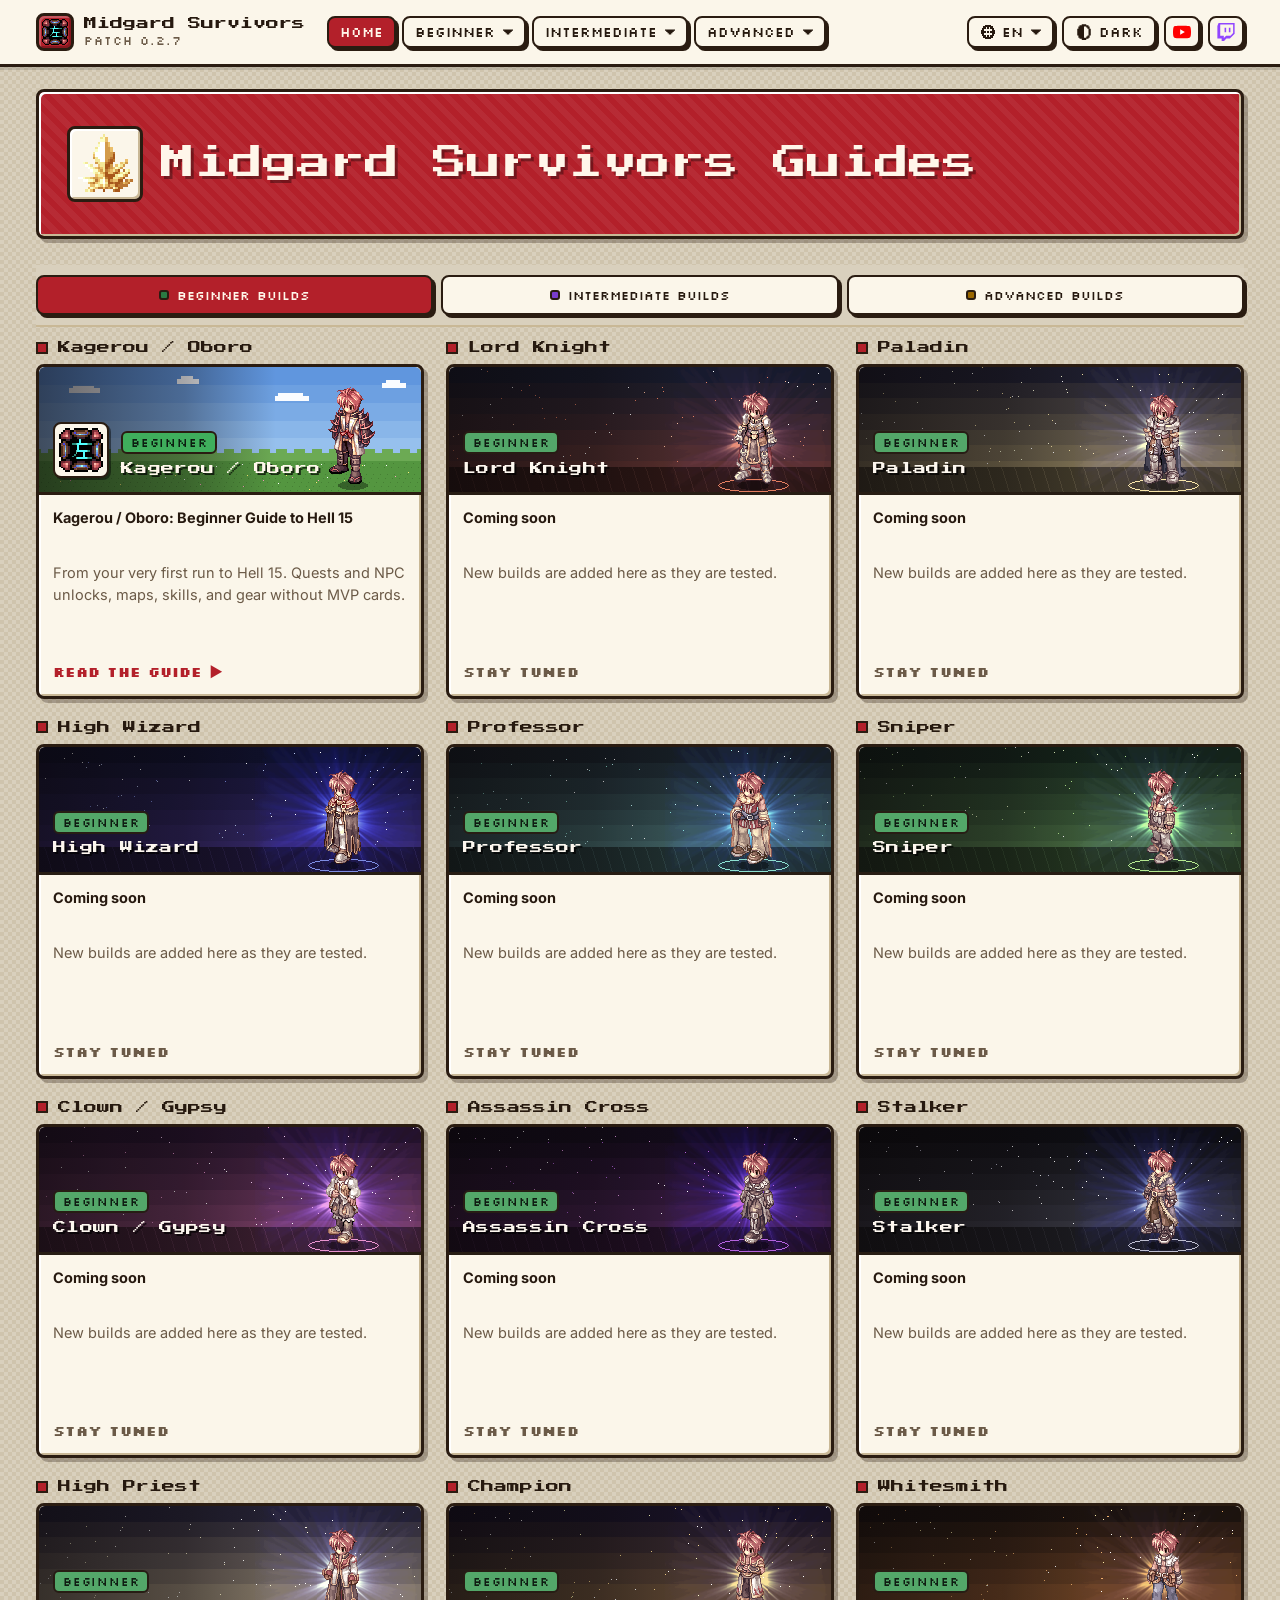
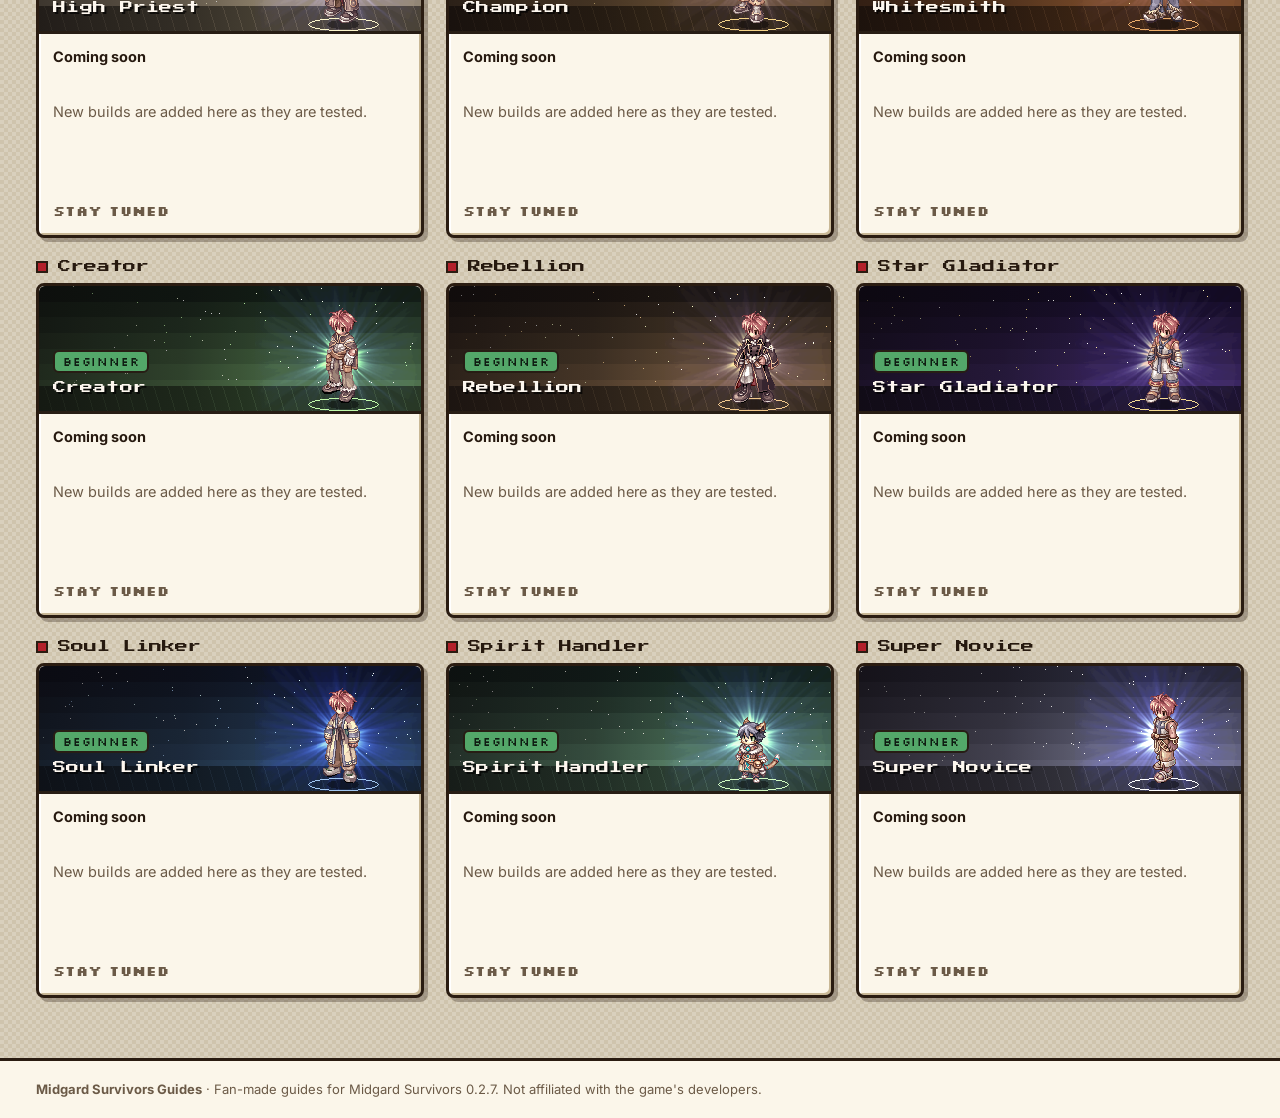
==== index.html @ e8b5c828 "Home: sticky difficulty tabs, builds grouped by class, placeholder banners for all 18 classes; 8px r" ====
<!doctype html>
<html lang="en" data-ui="en">
<head>
<meta charset="utf-8">
<meta name="viewport" content="width=device-width, initial-scale=1">
<title>Builds · Midgard Survivors Guides</title>
<meta name="description" content="Class builds and guides for Midgard Survivors: beginner, intermediate and advanced, in several languages.">
<link rel="canonical" href="https://fmedeirsbr.github.io/">
<meta property="og:type" content="website"><meta property="og:site_name" content="Midgard Survivors Guides">
<meta property="og:title" content="Builds"><meta property="og:description" content="Class builds and guides for Midgard Survivors: beginner, intermediate and advanced, in several languages."><meta property="og:url" content="https://fmedeirsbr.github.io/">
<meta property="og:image" content="https://fmedeirsbr.github.io/favicon.png">
<meta name="theme-color" content="#b3202a">
<link rel="icon" type="image/png" href="favicon.png">
<link rel="preconnect" href="https://fonts.googleapis.com"><link rel="preconnect" href="https://fonts.gstatic.com" crossorigin>
<link rel="stylesheet" href="https://fonts.googleapis.com/css2?family=Inter:wght@400;600;700&family=Press+Start+2P&family=Silkscreen:wght@400;700&family=Noto+Sans+TC:wght@400;700&display=swap">
<link rel="stylesheet" href="assets/site.css?v=4e9962be">
<link rel="stylesheet" href="assets/icons.css?v=4e9962be">
<script>try{var d=document.documentElement;if(localStorage.getItem("theme")==="dark")d.classList.add("dark");var q=(location.search.match(/[?&]lang=(en|pt|es|zh)/)||[])[1],l=q||localStorage.getItem("lang");if(!l){var n=(navigator.language||"en").toLowerCase();l=n.indexOf("pt")===0?"pt":n.indexOf("es")===0?"es":n.indexOf("zh")===0?"zh":"en"}d.setAttribute("data-ui",l)}catch(e){}</script>
</head>
<body>
<a class="sr-only" href="#main"><span class="tx" data-t="en" lang="en">Skip to content</span><span class="tx" data-t="pt" lang="pt-BR">Pular para o conteúdo</span><span class="tx" data-t="es" lang="es">Saltar al contenido</span><span class="tx" data-t="zh" lang="zh-Hant">跳到內容</span></a>
<header class="site-header"><div class="in">
  <a class="brand" href=""><span class="logo"><i class="ico i-skill_left_hand_mastery"></i></span><span class="name">Midgard Survivors<small>Patch 0.2.7</small></span></a>
  <nav class="mainnav" aria-label="Builds"><a class="btn navlink" href="" aria-current="page"><span class="tx" data-t="en" lang="en">Home</span><span class="tx" data-t="pt" lang="pt-BR">Início</span><span class="tx" data-t="es" lang="es">Inicio</span><span class="tx" data-t="zh" lang="zh-Hant">首頁</span></a><div class="dd"><button class="btn" type="button" aria-expanded="false" aria-haspopup="true"><span class="tx" data-t="en" lang="en">Beginner</span><span class="tx" data-t="pt" lang="pt-BR">Iniciante</span><span class="tx" data-t="es" lang="es">Principiante</span><span class="tx" data-t="zh" lang="zh-Hant">新手</span><svg class="caret" viewBox="0 0 8 8" aria-hidden="true"><path fill="currentColor" d="M0 2h8v1H7v1H6v1H5v1H3V5H2V4H1V3H0z"/></svg></button><div class="dd-menu" role="menu"><a class="dd-item" role="menuitem" href="kagerou/beginner/"><i class="ico i-skill_left_hand_mastery"></i><span><small>Kagerou / Oboro</small><b><span class="tx" data-t="en" lang="en">Kagerou / Oboro: Beginner Guide to Hell 15</span><span class="tx" data-t="pt" lang="pt-BR">Kagerou / Oboro: Guia do Iniciante até o Hell 15</span><span class="tx" data-t="es" lang="es">Kagerou / Oboro: Guía de principiante hasta Hell 15</span><span class="tx" data-t="zh" lang="zh-Hant">Kagerou / Oboro：新手到 Hell 15 攻略</span></b></span></a></div></div><div class="dd"><button class="btn" type="button" aria-expanded="false" aria-haspopup="true"><span class="tx" data-t="en" lang="en">Intermediate</span><span class="tx" data-t="pt" lang="pt-BR">Intermediário</span><span class="tx" data-t="es" lang="es">Intermedio</span><span class="tx" data-t="zh" lang="zh-Hant">中階</span><svg class="caret" viewBox="0 0 8 8" aria-hidden="true"><path fill="currentColor" d="M0 2h8v1H7v1H6v1H5v1H3V5H2V4H1V3H0z"/></svg></button><div class="dd-menu" role="menu"><a class="dd-item" role="menuitem" href="kagerou/intermediate/"><i class="ico i-item_venom_knife"></i><span><small>Kagerou / Oboro</small><b><span class="tx" data-t="en" lang="en">Kagerou Bleed: Intermediate (Hell 15)</span><span class="tx" data-t="pt" lang="pt-BR">Kagerou Sangramento: Intermediário (Hell 15)</span><span class="tx" data-t="es" lang="es">Kagerou Sangrado: Intermedio (Hell 15)</span><span class="tx" data-t="zh" lang="zh-Hant">Kagerou 流血：中階（Hell 15）</span></b></span></a></div></div><div class="dd"><button class="btn" type="button" aria-expanded="false" aria-haspopup="true"><span class="tx" data-t="en" lang="en">Advanced</span><span class="tx" data-t="pt" lang="pt-BR">Avançado</span><span class="tx" data-t="es" lang="es">Avanzado</span><span class="tx" data-t="zh" lang="zh-Hant">進階</span><svg class="caret" viewBox="0 0 8 8" aria-hidden="true"><path fill="currentColor" d="M0 2h8v1H7v1H6v1H5v1H3V5H2V4H1V3H0z"/></svg></button><div class="dd-menu" role="menu"><a class="dd-item" role="menuitem" href="kagerou/advanced/"><i class="ico i-pact_blood"></i><span><small>Kagerou / Oboro</small><b><span class="tx" data-t="en" lang="en">Kagerou Bleed Build: Advanced and Expensive</span><span class="tx" data-t="pt" lang="pt-BR">Kagerou: Build de Sangramento (Avançada)</span><span class="tx" data-t="es" lang="es">Kagerou: Build de Sangrado (Avanzada)</span><span class="tx" data-t="zh" lang="zh-Hant">Kagerou 流血流派：進階高成本</span></b></span></a><a class="dd-item" role="menuitem" href="champion/advanced/"><i class="ico i-skill_heal"></i><span><small>Champion</small><b><span class="tx" data-t="en" lang="en">Quadrille Champion: Heal Proc Build for the Emperium</span><span class="tx" data-t="pt" lang="pt-BR">Quadrille Champion: Build de Heal por Procs para o Emperium</span><span class="tx" data-t="es" lang="es">Quadrille Champion: Build de Heal por Procs para el Emperium</span><span class="tx" data-t="zh" lang="zh-Hant">Quadrille Champion：Emperium 治療觸發流派</span></b></span></a></div></div></nav>
  <nav class="compactnav" aria-label="Builds"><a class="btn navlink" href="" aria-current="page"><span class="tx" data-t="en" lang="en">Home</span><span class="tx" data-t="pt" lang="pt-BR">Início</span><span class="tx" data-t="es" lang="es">Inicio</span><span class="tx" data-t="zh" lang="zh-Hant">首頁</span></a><div class="dd builds-dd"><button class="btn" type="button" aria-expanded="false" aria-haspopup="true"><span class="tx" data-t="en" lang="en">Builds</span><span class="tx" data-t="pt" lang="pt-BR">Builds</span><span class="tx" data-t="es" lang="es">Builds</span><span class="tx" data-t="zh" lang="zh-Hant">流派</span><svg class="caret" viewBox="0 0 8 8" aria-hidden="true"><path fill="currentColor" d="M0 2h8v1H7v1H6v1H5v1H3V5H2V4H1V3H0z"/></svg></button><div class="dd-menu" role="menu"><div class="sub"><button class="dd-item sub-btn" type="button" aria-haspopup="true" aria-expanded="false"><b><span class="tx" data-t="en" lang="en">Beginner</span><span class="tx" data-t="pt" lang="pt-BR">Iniciante</span><span class="tx" data-t="es" lang="es">Principiante</span><span class="tx" data-t="zh" lang="zh-Hant">新手</span></b><svg class="caret" viewBox="0 0 8 8" aria-hidden="true"><path fill="currentColor" d="M2 0h1v1h1v1h1v1h1v2H5v1H4v1H3v1H2z"/></svg></button><div class="dd-menu" role="menu"><a class="dd-item" role="menuitem" href="kagerou/beginner/"><i class="ico i-skill_left_hand_mastery"></i><span><small>Kagerou / Oboro</small><b><span class="tx" data-t="en" lang="en">Kagerou / Oboro: Beginner Guide to Hell 15</span><span class="tx" data-t="pt" lang="pt-BR">Kagerou / Oboro: Guia do Iniciante até o Hell 15</span><span class="tx" data-t="es" lang="es">Kagerou / Oboro: Guía de principiante hasta Hell 15</span><span class="tx" data-t="zh" lang="zh-Hant">Kagerou / Oboro：新手到 Hell 15 攻略</span></b></span></a></div></div><div class="sub"><button class="dd-item sub-btn" type="button" aria-haspopup="true" aria-expanded="false"><b><span class="tx" data-t="en" lang="en">Intermediate</span><span class="tx" data-t="pt" lang="pt-BR">Intermediário</span><span class="tx" data-t="es" lang="es">Intermedio</span><span class="tx" data-t="zh" lang="zh-Hant">中階</span></b><svg class="caret" viewBox="0 0 8 8" aria-hidden="true"><path fill="currentColor" d="M2 0h1v1h1v1h1v1h1v2H5v1H4v1H3v1H2z"/></svg></button><div class="dd-menu" role="menu"><a class="dd-item" role="menuitem" href="kagerou/intermediate/"><i class="ico i-item_venom_knife"></i><span><small>Kagerou / Oboro</small><b><span class="tx" data-t="en" lang="en">Kagerou Bleed: Intermediate (Hell 15)</span><span class="tx" data-t="pt" lang="pt-BR">Kagerou Sangramento: Intermediário (Hell 15)</span><span class="tx" data-t="es" lang="es">Kagerou Sangrado: Intermedio (Hell 15)</span><span class="tx" data-t="zh" lang="zh-Hant">Kagerou 流血：中階（Hell 15）</span></b></span></a></div></div><div class="sub"><button class="dd-item sub-btn" type="button" aria-haspopup="true" aria-expanded="false"><b><span class="tx" data-t="en" lang="en">Advanced</span><span class="tx" data-t="pt" lang="pt-BR">Avançado</span><span class="tx" data-t="es" lang="es">Avanzado</span><span class="tx" data-t="zh" lang="zh-Hant">進階</span></b><svg class="caret" viewBox="0 0 8 8" aria-hidden="true"><path fill="currentColor" d="M2 0h1v1h1v1h1v1h1v2H5v1H4v1H3v1H2z"/></svg></button><div class="dd-menu" role="menu"><a class="dd-item" role="menuitem" href="kagerou/advanced/"><i class="ico i-pact_blood"></i><span><small>Kagerou / Oboro</small><b><span class="tx" data-t="en" lang="en">Kagerou Bleed Build: Advanced and Expensive</span><span class="tx" data-t="pt" lang="pt-BR">Kagerou: Build de Sangramento (Avançada)</span><span class="tx" data-t="es" lang="es">Kagerou: Build de Sangrado (Avanzada)</span><span class="tx" data-t="zh" lang="zh-Hant">Kagerou 流血流派：進階高成本</span></b></span></a><a class="dd-item" role="menuitem" href="champion/advanced/"><i class="ico i-skill_heal"></i><span><small>Champion</small><b><span class="tx" data-t="en" lang="en">Quadrille Champion: Heal Proc Build for the Emperium</span><span class="tx" data-t="pt" lang="pt-BR">Quadrille Champion: Build de Heal por Procs para o Emperium</span><span class="tx" data-t="es" lang="es">Quadrille Champion: Build de Heal por Procs para el Emperium</span><span class="tx" data-t="zh" lang="zh-Hant">Quadrille Champion：Emperium 治療觸發流派</span></b></span></a></div></div></div></div></nav>
  <div class="tools">
    <div class="langs"><div class="dd lang-dd"><button class="btn" type="button" aria-expanded="false" aria-haspopup="true" aria-label="Language"><svg viewBox="0 0 16 16" aria-hidden="true"><path fill="currentColor" d="M5 1h6v1h2v2h1v2h1v4h-1v2h-1v2h-2v1H5v-1H3v-2H2v-2H1V6h1V4h1V2h2zm1 2v2H4v2h2v2H4v2h2v2h1v-2h2v2h1v-2h2V9h-2V7h2V5h-2V3H9v2H7V3zm1 4h2v2H7z"/></svg><span class="tx" data-t="en">EN</span><span class="tx" data-t="pt">PT</span><span class="tx" data-t="es">ES</span><span class="tx" data-t="zh">繁中</span><svg class="caret" viewBox="0 0 8 8" aria-hidden="true"><path fill="currentColor" d="M0 2h8v1H7v1H6v1H5v1H3V5H2V4H1V3H0z"/></svg></button><div class="dd-menu" role="menu"><button class="dd-item lang-item" type="button" role="menuitemradio" data-l="en" aria-pressed="false" onclick="setLang('en')"><span class="code">EN</span><b lang="en">English</b></button><button class="dd-item lang-item" type="button" role="menuitemradio" data-l="pt" aria-pressed="false" onclick="setLang('pt')"><span class="code">PT</span><b lang="pt-BR">Português</b></button><button class="dd-item lang-item" type="button" role="menuitemradio" data-l="es" aria-pressed="false" onclick="setLang('es')"><span class="code">ES</span><b lang="es">Español</b></button><button class="dd-item lang-item" type="button" role="menuitemradio" data-l="zh" aria-pressed="false" onclick="setLang('zh')"><span class="code">繁中</span><b lang="zh-Hant">繁體中文</b></button></div></div></div>
    <button class="btn" id="themebtn" type="button" aria-pressed="false" onclick="toggleTheme()" title="Theme"><svg viewBox="0 0 16 16" aria-hidden="true"><path fill="currentColor" d="M6 1h4v1h2v1h1v2h1v6h-1v2h-1v1h-2v1H6v-1H4v-1H3v-2H2V5h1V3h1V2h2zm2 2v10h2v-1h1v-1h1V5h-1V4h-1V3z"/></svg><span class="t">Dark</span></button>
    <div class="social"><a class="btn icon" href="https://www.youtube.com/@furinguito" target="_blank" rel="noopener" aria-label="YouTube" title="YouTube: furinguito"><svg viewBox="0 0 24 24" aria-hidden="true"><path fill="#FF0000" d="M23.5 6.2a3 3 0 0 0-2.1-2.1C19.5 3.6 12 3.6 12 3.6s-7.5 0-9.4.5A3 3 0 0 0 .5 6.2 31 31 0 0 0 0 12a31 31 0 0 0 .5 5.8 3 3 0 0 0 2.1 2.1c1.9.5 9.4.5 9.4.5s7.5 0 9.4-.5a3 3 0 0 0 2.1-2.1A31 31 0 0 0 24 12a31 31 0 0 0-.5-5.8z"/><path fill="#fff" d="M9.6 15.6 15.8 12 9.6 8.4z"/></svg></a><a class="btn icon" href="https://www.twitch.tv/furinguito" target="_blank" rel="noopener" aria-label="Twitch" title="Twitch: furinguito"><svg viewBox="0 0 24 24" aria-hidden="true"><path fill="#9146FF" d="M2.1 0 .5 4.1v16.6h5.7V24h3.2l3.1-3.3h4.7l6.3-6.3V0H2.1zm19.4 13.4-3.6 3.6h-5.7l-3.1 3.1V17H4.3V2.1h17.2v11.3z"/><path fill="#9146FF" d="M17.9 6.2h-2.1v6.2h2.1V6.2zm-5.7 0h-2.1v6.2h2.1V6.2z"/></svg></a></div>
    <button class="btn icon menu-btn" id="menubtn" type="button" aria-expanded="false" aria-label="Menu"><svg viewBox="0 0 16 16" aria-hidden="true"><path fill="currentColor" d="M2 3h12v2H2zm0 4h12v2H2zm0 4h12v2H2z"/></svg></button>
  </div>
</div>
<div class="mpanel"><nav class="mainnav" aria-label="Builds"><a class="btn navlink" href="" aria-current="page"><span class="tx" data-t="en" lang="en">Home</span><span class="tx" data-t="pt" lang="pt-BR">Início</span><span class="tx" data-t="es" lang="es">Inicio</span><span class="tx" data-t="zh" lang="zh-Hant">首頁</span></a><div class="dd"><button class="btn" type="button" aria-expanded="false" aria-haspopup="true"><span class="tx" data-t="en" lang="en">Beginner</span><span class="tx" data-t="pt" lang="pt-BR">Iniciante</span><span class="tx" data-t="es" lang="es">Principiante</span><span class="tx" data-t="zh" lang="zh-Hant">新手</span><svg class="caret" viewBox="0 0 8 8" aria-hidden="true"><path fill="currentColor" d="M0 2h8v1H7v1H6v1H5v1H3V5H2V4H1V3H0z"/></svg></button><div class="dd-menu" role="menu"><a class="dd-item" role="menuitem" href="kagerou/beginner/"><i class="ico i-skill_left_hand_mastery"></i><span><small>Kagerou / Oboro</small><b><span class="tx" data-t="en" lang="en">Kagerou / Oboro: Beginner Guide to Hell 15</span><span class="tx" data-t="pt" lang="pt-BR">Kagerou / Oboro: Guia do Iniciante até o Hell 15</span><span class="tx" data-t="es" lang="es">Kagerou / Oboro: Guía de principiante hasta Hell 15</span><span class="tx" data-t="zh" lang="zh-Hant">Kagerou / Oboro：新手到 Hell 15 攻略</span></b></span></a></div></div><div class="dd"><button class="btn" type="button" aria-expanded="false" aria-haspopup="true"><span class="tx" data-t="en" lang="en">Intermediate</span><span class="tx" data-t="pt" lang="pt-BR">Intermediário</span><span class="tx" data-t="es" lang="es">Intermedio</span><span class="tx" data-t="zh" lang="zh-Hant">中階</span><svg class="caret" viewBox="0 0 8 8" aria-hidden="true"><path fill="currentColor" d="M0 2h8v1H7v1H6v1H5v1H3V5H2V4H1V3H0z"/></svg></button><div class="dd-menu" role="menu"><a class="dd-item" role="menuitem" href="kagerou/intermediate/"><i class="ico i-item_venom_knife"></i><span><small>Kagerou / Oboro</small><b><span class="tx" data-t="en" lang="en">Kagerou Bleed: Intermediate (Hell 15)</span><span class="tx" data-t="pt" lang="pt-BR">Kagerou Sangramento: Intermediário (Hell 15)</span><span class="tx" data-t="es" lang="es">Kagerou Sangrado: Intermedio (Hell 15)</span><span class="tx" data-t="zh" lang="zh-Hant">Kagerou 流血：中階（Hell 15）</span></b></span></a></div></div><div class="dd"><button class="btn" type="button" aria-expanded="false" aria-haspopup="true"><span class="tx" data-t="en" lang="en">Advanced</span><span class="tx" data-t="pt" lang="pt-BR">Avançado</span><span class="tx" data-t="es" lang="es">Avanzado</span><span class="tx" data-t="zh" lang="zh-Hant">進階</span><svg class="caret" viewBox="0 0 8 8" aria-hidden="true"><path fill="currentColor" d="M0 2h8v1H7v1H6v1H5v1H3V5H2V4H1V3H0z"/></svg></button><div class="dd-menu" role="menu"><a class="dd-item" role="menuitem" href="kagerou/advanced/"><i class="ico i-pact_blood"></i><span><small>Kagerou / Oboro</small><b><span class="tx" data-t="en" lang="en">Kagerou Bleed Build: Advanced and Expensive</span><span class="tx" data-t="pt" lang="pt-BR">Kagerou: Build de Sangramento (Avançada)</span><span class="tx" data-t="es" lang="es">Kagerou: Build de Sangrado (Avanzada)</span><span class="tx" data-t="zh" lang="zh-Hant">Kagerou 流血流派：進階高成本</span></b></span></a><a class="dd-item" role="menuitem" href="champion/advanced/"><i class="ico i-skill_heal"></i><span><small>Champion</small><b><span class="tx" data-t="en" lang="en">Quadrille Champion: Heal Proc Build for the Emperium</span><span class="tx" data-t="pt" lang="pt-BR">Quadrille Champion: Build de Heal por Procs para o Emperium</span><span class="tx" data-t="es" lang="es">Quadrille Champion: Build de Heal por Procs para el Emperium</span><span class="tx" data-t="zh" lang="zh-Hant">Quadrille Champion：Emperium 治療觸發流派</span></b></span></a></div></div></nav><div class="mrow"><div class="langs"><div class="dd lang-dd"><button class="btn" type="button" aria-expanded="false" aria-haspopup="true" aria-label="Language"><svg viewBox="0 0 16 16" aria-hidden="true"><path fill="currentColor" d="M5 1h6v1h2v2h1v2h1v4h-1v2h-1v2h-2v1H5v-1H3v-2H2v-2H1V6h1V4h1V2h2zm1 2v2H4v2h2v2H4v2h2v2h1v-2h2v2h1v-2h2V9h-2V7h2V5h-2V3H9v2H7V3zm1 4h2v2H7z"/></svg><span class="tx" data-t="en">EN</span><span class="tx" data-t="pt">PT</span><span class="tx" data-t="es">ES</span><span class="tx" data-t="zh">繁中</span><svg class="caret" viewBox="0 0 8 8" aria-hidden="true"><path fill="currentColor" d="M0 2h8v1H7v1H6v1H5v1H3V5H2V4H1V3H0z"/></svg></button><div class="dd-menu" role="menu"><button class="dd-item lang-item" type="button" role="menuitemradio" data-l="en" aria-pressed="false" onclick="setLang('en')"><span class="code">EN</span><b lang="en">English</b></button><button class="dd-item lang-item" type="button" role="menuitemradio" data-l="pt" aria-pressed="false" onclick="setLang('pt')"><span class="code">PT</span><b lang="pt-BR">Português</b></button><button class="dd-item lang-item" type="button" role="menuitemradio" data-l="es" aria-pressed="false" onclick="setLang('es')"><span class="code">ES</span><b lang="es">Español</b></button><button class="dd-item lang-item" type="button" role="menuitemradio" data-l="zh" aria-pressed="false" onclick="setLang('zh')"><span class="code">繁中</span><b lang="zh-Hant">繁體中文</b></button></div></div></div><div class="social"><a class="btn icon" href="https://www.youtube.com/@furinguito" target="_blank" rel="noopener" aria-label="YouTube" title="YouTube: furinguito"><svg viewBox="0 0 24 24" aria-hidden="true"><path fill="#FF0000" d="M23.5 6.2a3 3 0 0 0-2.1-2.1C19.5 3.6 12 3.6 12 3.6s-7.5 0-9.4.5A3 3 0 0 0 .5 6.2 31 31 0 0 0 0 12a31 31 0 0 0 .5 5.8 3 3 0 0 0 2.1 2.1c1.9.5 9.4.5 9.4.5s7.5 0 9.4-.5a3 3 0 0 0 2.1-2.1A31 31 0 0 0 24 12a31 31 0 0 0-.5-5.8z"/><path fill="#fff" d="M9.6 15.6 15.8 12 9.6 8.4z"/></svg></a><a class="btn icon" href="https://www.twitch.tv/furinguito" target="_blank" rel="noopener" aria-label="Twitch" title="Twitch: furinguito"><svg viewBox="0 0 24 24" aria-hidden="true"><path fill="#9146FF" d="M2.1 0 .5 4.1v16.6h5.7V24h3.2l3.1-3.3h4.7l6.3-6.3V0H2.1zm19.4 13.4-3.6 3.6h-5.7l-3.1 3.1V17H4.3V2.1h17.2v11.3z"/><path fill="#9146FF" d="M17.9 6.2h-2.1v6.2h2.1V6.2zm-5.7 0h-2.1v6.2h2.1V6.2z"/></svg></a></div></div></div>
</header>
<main id="main" class="wrap">
<header class="hero home-hero"><i class="ico heroic i-ui_gem_emperium"></i><div><h1>Midgard Survivors Guides</h1></div></header><div class="lvtabs" role="tablist" aria-label="Difficulty"><button class="btn lvtab" type="button" role="tab" data-lv="beginner" aria-selected="false" aria-controls="lv-beginner"><span class="dotlv lv-beginner"></span><span class="tx" data-t="en" lang="en">Beginner Builds</span><span class="tx" data-t="pt" lang="pt-BR">Builds Iniciantes</span><span class="tx" data-t="es" lang="es">Builds de Principiante</span><span class="tx" data-t="zh" lang="zh-Hant">新手流派</span></button><button class="btn lvtab" type="button" role="tab" data-lv="intermediate" aria-selected="false" aria-controls="lv-intermediate"><span class="dotlv lv-intermediate"></span><span class="tx" data-t="en" lang="en">Intermediate Builds</span><span class="tx" data-t="pt" lang="pt-BR">Builds Intermediárias</span><span class="tx" data-t="es" lang="es">Builds Intermedias</span><span class="tx" data-t="zh" lang="zh-Hant">中階流派</span></button><button class="btn lvtab" type="button" role="tab" data-lv="advanced" aria-selected="false" aria-controls="lv-advanced"><span class="dotlv lv-advanced"></span><span class="tx" data-t="en" lang="en">Advanced Builds</span><span class="tx" data-t="pt" lang="pt-BR">Builds Avançadas</span><span class="tx" data-t="es" lang="es">Builds Avanzadas</span><span class="tx" data-t="zh" lang="zh-Hant">進階流派</span></button></div><div class="lvpanel" id="lv-beginner" role="tabpanel" data-lv="beginner"><div class="clsgrid"><div class="clsblock"><h2 class="section-title">Kagerou / Oboro</h2><div class="cards"><a class="card" href="kagerou/beginner/"><div class="top banner" style="background-image:linear-gradient(90deg,rgba(10,6,8,.62) 0%,rgba(10,6,8,.35) 38%,rgba(10,6,8,0) 62%),url(assets/banners/kagerou-beginner.png)"><i class="ico i-skill_left_hand_mastery"></i><div><span class="tag lv-beginner"><span class="tx" data-t="en" lang="en">Beginner</span><span class="tx" data-t="pt" lang="pt-BR">Iniciante</span><span class="tx" data-t="es" lang="es">Principiante</span><span class="tx" data-t="zh" lang="zh-Hant">新手</span></span><h3>Kagerou / Oboro</h3></div></div><div class="body"><p><b><span class="tx" data-t="en" lang="en">Kagerou / Oboro: Beginner Guide to Hell 15</span><span class="tx" data-t="pt" lang="pt-BR">Kagerou / Oboro: Guia do Iniciante até o Hell 15</span><span class="tx" data-t="es" lang="es">Kagerou / Oboro: Guía de principiante hasta Hell 15</span><span class="tx" data-t="zh" lang="zh-Hant">Kagerou / Oboro：新手到 Hell 15 攻略</span></b></p><p class="muted"><span class="tx" data-t="en" lang="en">From your very first run to Hell 15. Quests and NPC unlocks, maps, skills, and gear without MVP cards.</span><span class="tx" data-t="pt" lang="pt-BR">Da primeira run até o Hell 15. Quests e NPCs, mapas, skills e equipamento sem cartas de MVP.</span><span class="tx" data-t="es" lang="es">Desde tu primera partida hasta Hell 15. Misiones y NPC, mapas, habilidades y equipo sin cartas de MVP.</span><span class="tx" data-t="zh" lang="zh-Hant">從第一場到 Hell 15。任務與 NPC 解鎖、地圖、技能，以及不用 MVP 卡片的裝備。</span></p><span class="go"><span class="tx" data-t="en" lang="en">Read the guide ▶</span><span class="tx" data-t="pt" lang="pt-BR">Ler o guia ▶</span><span class="tx" data-t="es" lang="es">Leer la guía ▶</span><span class="tx" data-t="zh" lang="zh-Hant">閱讀攻略 ▶</span></span></div></a></div></div><div class="clsblock"><h2 class="section-title">Lord Knight</h2><div class="cards"><div class="card soon"><div class="top banner" style="background-image:linear-gradient(90deg,rgba(10,6,8,.62) 0%,rgba(10,6,8,.35) 38%,rgba(10,6,8,0) 62%),url(assets/banners/class-lord_knight.png)"><div><span class="tag lv-beginner"><span class="tx" data-t="en" lang="en">Beginner</span><span class="tx" data-t="pt" lang="pt-BR">Iniciante</span><span class="tx" data-t="es" lang="es">Principiante</span><span class="tx" data-t="zh" lang="zh-Hant">新手</span></span><h3>Lord Knight</h3></div></div><div class="body"><p><b><span class="tx" data-t="en" lang="en">Coming soon</span><span class="tx" data-t="pt" lang="pt-BR">Em breve</span><span class="tx" data-t="es" lang="es">Próximamente</span><span class="tx" data-t="zh" lang="zh-Hant">即將推出</span></b></p><p class="muted"><span class="tx" data-t="en" lang="en">New builds are added here as they are tested.</span><span class="tx" data-t="pt" lang="pt-BR">Novas builds entram aqui conforme forem testadas.</span><span class="tx" data-t="es" lang="es">Las builds nuevas se agregan aquí a medida que se prueban.</span><span class="tx" data-t="zh" lang="zh-Hant">新流派測試完成後會加到這裡。</span></p><span class="go"><span class="tx" data-t="en" lang="en">Stay tuned</span><span class="tx" data-t="pt" lang="pt-BR">Aguarde</span><span class="tx" data-t="es" lang="es">Muy pronto</span><span class="tx" data-t="zh" lang="zh-Hant">敬請期待</span></span></div></div></div></div><div class="clsblock"><h2 class="section-title">Paladin</h2><div class="cards"><div class="card soon"><div class="top banner" style="background-image:linear-gradient(90deg,rgba(10,6,8,.62) 0%,rgba(10,6,8,.35) 38%,rgba(10,6,8,0) 62%),url(assets/banners/class-paladin.png)"><div><span class="tag lv-beginner"><span class="tx" data-t="en" lang="en">Beginner</span><span class="tx" data-t="pt" lang="pt-BR">Iniciante</span><span class="tx" data-t="es" lang="es">Principiante</span><span class="tx" data-t="zh" lang="zh-Hant">新手</span></span><h3>Paladin</h3></div></div><div class="body"><p><b><span class="tx" data-t="en" lang="en">Coming soon</span><span class="tx" data-t="pt" lang="pt-BR">Em breve</span><span class="tx" data-t="es" lang="es">Próximamente</span><span class="tx" data-t="zh" lang="zh-Hant">即將推出</span></b></p><p class="muted"><span class="tx" data-t="en" lang="en">New builds are added here as they are tested.</span><span class="tx" data-t="pt" lang="pt-BR">Novas builds entram aqui conforme forem testadas.</span><span class="tx" data-t="es" lang="es">Las builds nuevas se agregan aquí a medida que se prueban.</span><span class="tx" data-t="zh" lang="zh-Hant">新流派測試完成後會加到這裡。</span></p><span class="go"><span class="tx" data-t="en" lang="en">Stay tuned</span><span class="tx" data-t="pt" lang="pt-BR">Aguarde</span><span class="tx" data-t="es" lang="es">Muy pronto</span><span class="tx" data-t="zh" lang="zh-Hant">敬請期待</span></span></div></div></div></div><div class="clsblock"><h2 class="section-title">High Wizard</h2><div class="cards"><div class="card soon"><div class="top banner" style="background-image:linear-gradient(90deg,rgba(10,6,8,.62) 0%,rgba(10,6,8,.35) 38%,rgba(10,6,8,0) 62%),url(assets/banners/class-high_wizard.png)"><div><span class="tag lv-beginner"><span class="tx" data-t="en" lang="en">Beginner</span><span class="tx" data-t="pt" lang="pt-BR">Iniciante</span><span class="tx" data-t="es" lang="es">Principiante</span><span class="tx" data-t="zh" lang="zh-Hant">新手</span></span><h3>High Wizard</h3></div></div><div class="body"><p><b><span class="tx" data-t="en" lang="en">Coming soon</span><span class="tx" data-t="pt" lang="pt-BR">Em breve</span><span class="tx" data-t="es" lang="es">Próximamente</span><span class="tx" data-t="zh" lang="zh-Hant">即將推出</span></b></p><p class="muted"><span class="tx" data-t="en" lang="en">New builds are added here as they are tested.</span><span class="tx" data-t="pt" lang="pt-BR">Novas builds entram aqui conforme forem testadas.</span><span class="tx" data-t="es" lang="es">Las builds nuevas se agregan aquí a medida que se prueban.</span><span class="tx" data-t="zh" lang="zh-Hant">新流派測試完成後會加到這裡。</span></p><span class="go"><span class="tx" data-t="en" lang="en">Stay tuned</span><span class="tx" data-t="pt" lang="pt-BR">Aguarde</span><span class="tx" data-t="es" lang="es">Muy pronto</span><span class="tx" data-t="zh" lang="zh-Hant">敬請期待</span></span></div></div></div></div><div class="clsblock"><h2 class="section-title">Professor</h2><div class="cards"><div class="card soon"><div class="top banner" style="background-image:linear-gradient(90deg,rgba(10,6,8,.62) 0%,rgba(10,6,8,.35) 38%,rgba(10,6,8,0) 62%),url(assets/banners/class-professor.png)"><div><span class="tag lv-beginner"><span class="tx" data-t="en" lang="en">Beginner</span><span class="tx" data-t="pt" lang="pt-BR">Iniciante</span><span class="tx" data-t="es" lang="es">Principiante</span><span class="tx" data-t="zh" lang="zh-Hant">新手</span></span><h3>Professor</h3></div></div><div class="body"><p><b><span class="tx" data-t="en" lang="en">Coming soon</span><span class="tx" data-t="pt" lang="pt-BR">Em breve</span><span class="tx" data-t="es" lang="es">Próximamente</span><span class="tx" data-t="zh" lang="zh-Hant">即將推出</span></b></p><p class="muted"><span class="tx" data-t="en" lang="en">New builds are added here as they are tested.</span><span class="tx" data-t="pt" lang="pt-BR">Novas builds entram aqui conforme forem testadas.</span><span class="tx" data-t="es" lang="es">Las builds nuevas se agregan aquí a medida que se prueban.</span><span class="tx" data-t="zh" lang="zh-Hant">新流派測試完成後會加到這裡。</span></p><span class="go"><span class="tx" data-t="en" lang="en">Stay tuned</span><span class="tx" data-t="pt" lang="pt-BR">Aguarde</span><span class="tx" data-t="es" lang="es">Muy pronto</span><span class="tx" data-t="zh" lang="zh-Hant">敬請期待</span></span></div></div></div></div><div class="clsblock"><h2 class="section-title">Sniper</h2><div class="cards"><div class="card soon"><div class="top banner" style="background-image:linear-gradient(90deg,rgba(10,6,8,.62) 0%,rgba(10,6,8,.35) 38%,rgba(10,6,8,0) 62%),url(assets/banners/class-sniper.png)"><div><span class="tag lv-beginner"><span class="tx" data-t="en" lang="en">Beginner</span><span class="tx" data-t="pt" lang="pt-BR">Iniciante</span><span class="tx" data-t="es" lang="es">Principiante</span><span class="tx" data-t="zh" lang="zh-Hant">新手</span></span><h3>Sniper</h3></div></div><div class="body"><p><b><span class="tx" data-t="en" lang="en">Coming soon</span><span class="tx" data-t="pt" lang="pt-BR">Em breve</span><span class="tx" data-t="es" lang="es">Próximamente</span><span class="tx" data-t="zh" lang="zh-Hant">即將推出</span></b></p><p class="muted"><span class="tx" data-t="en" lang="en">New builds are added here as they are tested.</span><span class="tx" data-t="pt" lang="pt-BR">Novas builds entram aqui conforme forem testadas.</span><span class="tx" data-t="es" lang="es">Las builds nuevas se agregan aquí a medida que se prueban.</span><span class="tx" data-t="zh" lang="zh-Hant">新流派測試完成後會加到這裡。</span></p><span class="go"><span class="tx" data-t="en" lang="en">Stay tuned</span><span class="tx" data-t="pt" lang="pt-BR">Aguarde</span><span class="tx" data-t="es" lang="es">Muy pronto</span><span class="tx" data-t="zh" lang="zh-Hant">敬請期待</span></span></div></div></div></div><div class="clsblock"><h2 class="section-title">Clown / Gypsy</h2><div class="cards"><div class="card soon"><div class="top banner" style="background-image:linear-gradient(90deg,rgba(10,6,8,.62) 0%,rgba(10,6,8,.35) 38%,rgba(10,6,8,0) 62%),url(assets/banners/class-clown.png)"><div><span class="tag lv-beginner"><span class="tx" data-t="en" lang="en">Beginner</span><span class="tx" data-t="pt" lang="pt-BR">Iniciante</span><span class="tx" data-t="es" lang="es">Principiante</span><span class="tx" data-t="zh" lang="zh-Hant">新手</span></span><h3>Clown / Gypsy</h3></div></div><div class="body"><p><b><span class="tx" data-t="en" lang="en">Coming soon</span><span class="tx" data-t="pt" lang="pt-BR">Em breve</span><span class="tx" data-t="es" lang="es">Próximamente</span><span class="tx" data-t="zh" lang="zh-Hant">即將推出</span></b></p><p class="muted"><span class="tx" data-t="en" lang="en">New builds are added here as they are tested.</span><span class="tx" data-t="pt" lang="pt-BR">Novas builds entram aqui conforme forem testadas.</span><span class="tx" data-t="es" lang="es">Las builds nuevas se agregan aquí a medida que se prueban.</span><span class="tx" data-t="zh" lang="zh-Hant">新流派測試完成後會加到這裡。</span></p><span class="go"><span class="tx" data-t="en" lang="en">Stay tuned</span><span class="tx" data-t="pt" lang="pt-BR">Aguarde</span><span class="tx" data-t="es" lang="es">Muy pronto</span><span class="tx" data-t="zh" lang="zh-Hant">敬請期待</span></span></div></div></div></div><div class="clsblock"><h2 class="section-title">Assassin Cross</h2><div class="cards"><div class="card soon"><div class="top banner" style="background-image:linear-gradient(90deg,rgba(10,6,8,.62) 0%,rgba(10,6,8,.35) 38%,rgba(10,6,8,0) 62%),url(assets/banners/class-assassin_cross.png)"><div><span class="tag lv-beginner"><span class="tx" data-t="en" lang="en">Beginner</span><span class="tx" data-t="pt" lang="pt-BR">Iniciante</span><span class="tx" data-t="es" lang="es">Principiante</span><span class="tx" data-t="zh" lang="zh-Hant">新手</span></span><h3>Assassin Cross</h3></div></div><div class="body"><p><b><span class="tx" data-t="en" lang="en">Coming soon</span><span class="tx" data-t="pt" lang="pt-BR">Em breve</span><span class="tx" data-t="es" lang="es">Próximamente</span><span class="tx" data-t="zh" lang="zh-Hant">即將推出</span></b></p><p class="muted"><span class="tx" data-t="en" lang="en">New builds are added here as they are tested.</span><span class="tx" data-t="pt" lang="pt-BR">Novas builds entram aqui conforme forem testadas.</span><span class="tx" data-t="es" lang="es">Las builds nuevas se agregan aquí a medida que se prueban.</span><span class="tx" data-t="zh" lang="zh-Hant">新流派測試完成後會加到這裡。</span></p><span class="go"><span class="tx" data-t="en" lang="en">Stay tuned</span><span class="tx" data-t="pt" lang="pt-BR">Aguarde</span><span class="tx" data-t="es" lang="es">Muy pronto</span><span class="tx" data-t="zh" lang="zh-Hant">敬請期待</span></span></div></div></div></div><div class="clsblock"><h2 class="section-title">Stalker</h2><div class="cards"><div class="card soon"><div class="top banner" style="background-image:linear-gradient(90deg,rgba(10,6,8,.62) 0%,rgba(10,6,8,.35) 38%,rgba(10,6,8,0) 62%),url(assets/banners/class-stalker.png)"><div><span class="tag lv-beginner"><span class="tx" data-t="en" lang="en">Beginner</span><span class="tx" data-t="pt" lang="pt-BR">Iniciante</span><span class="tx" data-t="es" lang="es">Principiante</span><span class="tx" data-t="zh" lang="zh-Hant">新手</span></span><h3>Stalker</h3></div></div><div class="body"><p><b><span class="tx" data-t="en" lang="en">Coming soon</span><span class="tx" data-t="pt" lang="pt-BR">Em breve</span><span class="tx" data-t="es" lang="es">Próximamente</span><span class="tx" data-t="zh" lang="zh-Hant">即將推出</span></b></p><p class="muted"><span class="tx" data-t="en" lang="en">New builds are added here as they are tested.</span><span class="tx" data-t="pt" lang="pt-BR">Novas builds entram aqui conforme forem testadas.</span><span class="tx" data-t="es" lang="es">Las builds nuevas se agregan aquí a medida que se prueban.</span><span class="tx" data-t="zh" lang="zh-Hant">新流派測試完成後會加到這裡。</span></p><span class="go"><span class="tx" data-t="en" lang="en">Stay tuned</span><span class="tx" data-t="pt" lang="pt-BR">Aguarde</span><span class="tx" data-t="es" lang="es">Muy pronto</span><span class="tx" data-t="zh" lang="zh-Hant">敬請期待</span></span></div></div></div></div><div class="clsblock"><h2 class="section-title">High Priest</h2><div class="cards"><div class="card soon"><div class="top banner" style="background-image:linear-gradient(90deg,rgba(10,6,8,.62) 0%,rgba(10,6,8,.35) 38%,rgba(10,6,8,0) 62%),url(assets/banners/class-high_priest.png)"><div><span class="tag lv-beginner"><span class="tx" data-t="en" lang="en">Beginner</span><span class="tx" data-t="pt" lang="pt-BR">Iniciante</span><span class="tx" data-t="es" lang="es">Principiante</span><span class="tx" data-t="zh" lang="zh-Hant">新手</span></span><h3>High Priest</h3></div></div><div class="body"><p><b><span class="tx" data-t="en" lang="en">Coming soon</span><span class="tx" data-t="pt" lang="pt-BR">Em breve</span><span class="tx" data-t="es" lang="es">Próximamente</span><span class="tx" data-t="zh" lang="zh-Hant">即將推出</span></b></p><p class="muted"><span class="tx" data-t="en" lang="en">New builds are added here as they are tested.</span><span class="tx" data-t="pt" lang="pt-BR">Novas builds entram aqui conforme forem testadas.</span><span class="tx" data-t="es" lang="es">Las builds nuevas se agregan aquí a medida que se prueban.</span><span class="tx" data-t="zh" lang="zh-Hant">新流派測試完成後會加到這裡。</span></p><span class="go"><span class="tx" data-t="en" lang="en">Stay tuned</span><span class="tx" data-t="pt" lang="pt-BR">Aguarde</span><span class="tx" data-t="es" lang="es">Muy pronto</span><span class="tx" data-t="zh" lang="zh-Hant">敬請期待</span></span></div></div></div></div><div class="clsblock"><h2 class="section-title">Champion</h2><div class="cards"><div class="card soon"><div class="top banner" style="background-image:linear-gradient(90deg,rgba(10,6,8,.62) 0%,rgba(10,6,8,.35) 38%,rgba(10,6,8,0) 62%),url(assets/banners/class-champion.png)"><div><span class="tag lv-beginner"><span class="tx" data-t="en" lang="en">Beginner</span><span class="tx" data-t="pt" lang="pt-BR">Iniciante</span><span class="tx" data-t="es" lang="es">Principiante</span><span class="tx" data-t="zh" lang="zh-Hant">新手</span></span><h3>Champion</h3></div></div><div class="body"><p><b><span class="tx" data-t="en" lang="en">Coming soon</span><span class="tx" data-t="pt" lang="pt-BR">Em breve</span><span class="tx" data-t="es" lang="es">Próximamente</span><span class="tx" data-t="zh" lang="zh-Hant">即將推出</span></b></p><p class="muted"><span class="tx" data-t="en" lang="en">New builds are added here as they are tested.</span><span class="tx" data-t="pt" lang="pt-BR">Novas builds entram aqui conforme forem testadas.</span><span class="tx" data-t="es" lang="es">Las builds nuevas se agregan aquí a medida que se prueban.</span><span class="tx" data-t="zh" lang="zh-Hant">新流派測試完成後會加到這裡。</span></p><span class="go"><span class="tx" data-t="en" lang="en">Stay tuned</span><span class="tx" data-t="pt" lang="pt-BR">Aguarde</span><span class="tx" data-t="es" lang="es">Muy pronto</span><span class="tx" data-t="zh" lang="zh-Hant">敬請期待</span></span></div></div></div></div><div class="clsblock"><h2 class="section-title">Whitesmith</h2><div class="cards"><div class="card soon"><div class="top banner" style="background-image:linear-gradient(90deg,rgba(10,6,8,.62) 0%,rgba(10,6,8,.35) 38%,rgba(10,6,8,0) 62%),url(assets/banners/class-whitesmith.png)"><div><span class="tag lv-beginner"><span class="tx" data-t="en" lang="en">Beginner</span><span class="tx" data-t="pt" lang="pt-BR">Iniciante</span><span class="tx" data-t="es" lang="es">Principiante</span><span class="tx" data-t="zh" lang="zh-Hant">新手</span></span><h3>Whitesmith</h3></div></div><div class="body"><p><b><span class="tx" data-t="en" lang="en">Coming soon</span><span class="tx" data-t="pt" lang="pt-BR">Em breve</span><span class="tx" data-t="es" lang="es">Próximamente</span><span class="tx" data-t="zh" lang="zh-Hant">即將推出</span></b></p><p class="muted"><span class="tx" data-t="en" lang="en">New builds are added here as they are tested.</span><span class="tx" data-t="pt" lang="pt-BR">Novas builds entram aqui conforme forem testadas.</span><span class="tx" data-t="es" lang="es">Las builds nuevas se agregan aquí a medida que se prueban.</span><span class="tx" data-t="zh" lang="zh-Hant">新流派測試完成後會加到這裡。</span></p><span class="go"><span class="tx" data-t="en" lang="en">Stay tuned</span><span class="tx" data-t="pt" lang="pt-BR">Aguarde</span><span class="tx" data-t="es" lang="es">Muy pronto</span><span class="tx" data-t="zh" lang="zh-Hant">敬請期待</span></span></div></div></div></div><div class="clsblock"><h2 class="section-title">Creator</h2><div class="cards"><div class="card soon"><div class="top banner" style="background-image:linear-gradient(90deg,rgba(10,6,8,.62) 0%,rgba(10,6,8,.35) 38%,rgba(10,6,8,0) 62%),url(assets/banners/class-creator.png)"><div><span class="tag lv-beginner"><span class="tx" data-t="en" lang="en">Beginner</span><span class="tx" data-t="pt" lang="pt-BR">Iniciante</span><span class="tx" data-t="es" lang="es">Principiante</span><span class="tx" data-t="zh" lang="zh-Hant">新手</span></span><h3>Creator</h3></div></div><div class="body"><p><b><span class="tx" data-t="en" lang="en">Coming soon</span><span class="tx" data-t="pt" lang="pt-BR">Em breve</span><span class="tx" data-t="es" lang="es">Próximamente</span><span class="tx" data-t="zh" lang="zh-Hant">即將推出</span></b></p><p class="muted"><span class="tx" data-t="en" lang="en">New builds are added here as they are tested.</span><span class="tx" data-t="pt" lang="pt-BR">Novas builds entram aqui conforme forem testadas.</span><span class="tx" data-t="es" lang="es">Las builds nuevas se agregan aquí a medida que se prueban.</span><span class="tx" data-t="zh" lang="zh-Hant">新流派測試完成後會加到這裡。</span></p><span class="go"><span class="tx" data-t="en" lang="en">Stay tuned</span><span class="tx" data-t="pt" lang="pt-BR">Aguarde</span><span class="tx" data-t="es" lang="es">Muy pronto</span><span class="tx" data-t="zh" lang="zh-Hant">敬請期待</span></span></div></div></div></div><div class="clsblock"><h2 class="section-title">Rebellion</h2><div class="cards"><div class="card soon"><div class="top banner" style="background-image:linear-gradient(90deg,rgba(10,6,8,.62) 0%,rgba(10,6,8,.35) 38%,rgba(10,6,8,0) 62%),url(assets/banners/class-rebellion.png)"><div><span class="tag lv-beginner"><span class="tx" data-t="en" lang="en">Beginner</span><span class="tx" data-t="pt" lang="pt-BR">Iniciante</span><span class="tx" data-t="es" lang="es">Principiante</span><span class="tx" data-t="zh" lang="zh-Hant">新手</span></span><h3>Rebellion</h3></div></div><div class="body"><p><b><span class="tx" data-t="en" lang="en">Coming soon</span><span class="tx" data-t="pt" lang="pt-BR">Em breve</span><span class="tx" data-t="es" lang="es">Próximamente</span><span class="tx" data-t="zh" lang="zh-Hant">即將推出</span></b></p><p class="muted"><span class="tx" data-t="en" lang="en">New builds are added here as they are tested.</span><span class="tx" data-t="pt" lang="pt-BR">Novas builds entram aqui conforme forem testadas.</span><span class="tx" data-t="es" lang="es">Las builds nuevas se agregan aquí a medida que se prueban.</span><span class="tx" data-t="zh" lang="zh-Hant">新流派測試完成後會加到這裡。</span></p><span class="go"><span class="tx" data-t="en" lang="en">Stay tuned</span><span class="tx" data-t="pt" lang="pt-BR">Aguarde</span><span class="tx" data-t="es" lang="es">Muy pronto</span><span class="tx" data-t="zh" lang="zh-Hant">敬請期待</span></span></div></div></div></div><div class="clsblock"><h2 class="section-title">Star Gladiator</h2><div class="cards"><div class="card soon"><div class="top banner" style="background-image:linear-gradient(90deg,rgba(10,6,8,.62) 0%,rgba(10,6,8,.35) 38%,rgba(10,6,8,0) 62%),url(assets/banners/class-star_gladiator.png)"><div><span class="tag lv-beginner"><span class="tx" data-t="en" lang="en">Beginner</span><span class="tx" data-t="pt" lang="pt-BR">Iniciante</span><span class="tx" data-t="es" lang="es">Principiante</span><span class="tx" data-t="zh" lang="zh-Hant">新手</span></span><h3>Star Gladiator</h3></div></div><div class="body"><p><b><span class="tx" data-t="en" lang="en">Coming soon</span><span class="tx" data-t="pt" lang="pt-BR">Em breve</span><span class="tx" data-t="es" lang="es">Próximamente</span><span class="tx" data-t="zh" lang="zh-Hant">即將推出</span></b></p><p class="muted"><span class="tx" data-t="en" lang="en">New builds are added here as they are tested.</span><span class="tx" data-t="pt" lang="pt-BR">Novas builds entram aqui conforme forem testadas.</span><span class="tx" data-t="es" lang="es">Las builds nuevas se agregan aquí a medida que se prueban.</span><span class="tx" data-t="zh" lang="zh-Hant">新流派測試完成後會加到這裡。</span></p><span class="go"><span class="tx" data-t="en" lang="en">Stay tuned</span><span class="tx" data-t="pt" lang="pt-BR">Aguarde</span><span class="tx" data-t="es" lang="es">Muy pronto</span><span class="tx" data-t="zh" lang="zh-Hant">敬請期待</span></span></div></div></div></div><div class="clsblock"><h2 class="section-title">Soul Linker</h2><div class="cards"><div class="card soon"><div class="top banner" style="background-image:linear-gradient(90deg,rgba(10,6,8,.62) 0%,rgba(10,6,8,.35) 38%,rgba(10,6,8,0) 62%),url(assets/banners/class-soul_linker.png)"><div><span class="tag lv-beginner"><span class="tx" data-t="en" lang="en">Beginner</span><span class="tx" data-t="pt" lang="pt-BR">Iniciante</span><span class="tx" data-t="es" lang="es">Principiante</span><span class="tx" data-t="zh" lang="zh-Hant">新手</span></span><h3>Soul Linker</h3></div></div><div class="body"><p><b><span class="tx" data-t="en" lang="en">Coming soon</span><span class="tx" data-t="pt" lang="pt-BR">Em breve</span><span class="tx" data-t="es" lang="es">Próximamente</span><span class="tx" data-t="zh" lang="zh-Hant">即將推出</span></b></p><p class="muted"><span class="tx" data-t="en" lang="en">New builds are added here as they are tested.</span><span class="tx" data-t="pt" lang="pt-BR">Novas builds entram aqui conforme forem testadas.</span><span class="tx" data-t="es" lang="es">Las builds nuevas se agregan aquí a medida que se prueban.</span><span class="tx" data-t="zh" lang="zh-Hant">新流派測試完成後會加到這裡。</span></p><span class="go"><span class="tx" data-t="en" lang="en">Stay tuned</span><span class="tx" data-t="pt" lang="pt-BR">Aguarde</span><span class="tx" data-t="es" lang="es">Muy pronto</span><span class="tx" data-t="zh" lang="zh-Hant">敬請期待</span></span></div></div></div></div><div class="clsblock"><h2 class="section-title">Spirit Handler</h2><div class="cards"><div class="card soon"><div class="top banner" style="background-image:linear-gradient(90deg,rgba(10,6,8,.62) 0%,rgba(10,6,8,.35) 38%,rgba(10,6,8,0) 62%),url(assets/banners/class-spirit_handler.png)"><div><span class="tag lv-beginner"><span class="tx" data-t="en" lang="en">Beginner</span><span class="tx" data-t="pt" lang="pt-BR">Iniciante</span><span class="tx" data-t="es" lang="es">Principiante</span><span class="tx" data-t="zh" lang="zh-Hant">新手</span></span><h3>Spirit Handler</h3></div></div><div class="body"><p><b><span class="tx" data-t="en" lang="en">Coming soon</span><span class="tx" data-t="pt" lang="pt-BR">Em breve</span><span class="tx" data-t="es" lang="es">Próximamente</span><span class="tx" data-t="zh" lang="zh-Hant">即將推出</span></b></p><p class="muted"><span class="tx" data-t="en" lang="en">New builds are added here as they are tested.</span><span class="tx" data-t="pt" lang="pt-BR">Novas builds entram aqui conforme forem testadas.</span><span class="tx" data-t="es" lang="es">Las builds nuevas se agregan aquí a medida que se prueban.</span><span class="tx" data-t="zh" lang="zh-Hant">新流派測試完成後會加到這裡。</span></p><span class="go"><span class="tx" data-t="en" lang="en">Stay tuned</span><span class="tx" data-t="pt" lang="pt-BR">Aguarde</span><span class="tx" data-t="es" lang="es">Muy pronto</span><span class="tx" data-t="zh" lang="zh-Hant">敬請期待</span></span></div></div></div></div><div class="clsblock"><h2 class="section-title">Super Novice</h2><div class="cards"><div class="card soon"><div class="top banner" style="background-image:linear-gradient(90deg,rgba(10,6,8,.62) 0%,rgba(10,6,8,.35) 38%,rgba(10,6,8,0) 62%),url(assets/banners/class-super_novice.png)"><div><span class="tag lv-beginner"><span class="tx" data-t="en" lang="en">Beginner</span><span class="tx" data-t="pt" lang="pt-BR">Iniciante</span><span class="tx" data-t="es" lang="es">Principiante</span><span class="tx" data-t="zh" lang="zh-Hant">新手</span></span><h3>Super Novice</h3></div></div><div class="body"><p><b><span class="tx" data-t="en" lang="en">Coming soon</span><span class="tx" data-t="pt" lang="pt-BR">Em breve</span><span class="tx" data-t="es" lang="es">Próximamente</span><span class="tx" data-t="zh" lang="zh-Hant">即將推出</span></b></p><p class="muted"><span class="tx" data-t="en" lang="en">New builds are added here as they are tested.</span><span class="tx" data-t="pt" lang="pt-BR">Novas builds entram aqui conforme forem testadas.</span><span class="tx" data-t="es" lang="es">Las builds nuevas se agregan aquí a medida que se prueban.</span><span class="tx" data-t="zh" lang="zh-Hant">新流派測試完成後會加到這裡。</span></p><span class="go"><span class="tx" data-t="en" lang="en">Stay tuned</span><span class="tx" data-t="pt" lang="pt-BR">Aguarde</span><span class="tx" data-t="es" lang="es">Muy pronto</span><span class="tx" data-t="zh" lang="zh-Hant">敬請期待</span></span></div></div></div></div></div></div><div class="lvpanel" id="lv-intermediate" role="tabpanel" data-lv="intermediate"><div class="clsgrid"><div class="clsblock"><h2 class="section-title">Kagerou / Oboro</h2><div class="cards"><a class="card" href="kagerou/intermediate/"><div class="top banner" style="background-image:linear-gradient(90deg,rgba(10,6,8,.62) 0%,rgba(10,6,8,.35) 38%,rgba(10,6,8,0) 62%),url(assets/banners/kagerou-intermediate.png)"><i class="ico i-item_venom_knife"></i><div><span class="tag lv-intermediate"><span class="tx" data-t="en" lang="en">Intermediate</span><span class="tx" data-t="pt" lang="pt-BR">Intermediário</span><span class="tx" data-t="es" lang="es">Intermedio</span><span class="tx" data-t="zh" lang="zh-Hant">中階</span></span><h3>Kagerou / Oboro</h3></div></div><div class="body"><p><b><span class="tx" data-t="en" lang="en">Kagerou Bleed: Intermediate (Hell 15)</span><span class="tx" data-t="pt" lang="pt-BR">Kagerou Sangramento: Intermediário (Hell 15)</span><span class="tx" data-t="es" lang="es">Kagerou Sangrado: Intermedio (Hell 15)</span><span class="tx" data-t="zh" lang="zh-Hant">Kagerou 流血：中階（Hell 15）</span></b></p><p class="muted"><span class="tx" data-t="en" lang="en">Clear Hell 15 first: a tester's run without full S grade or perfect Star Potential, with their gear and settings.</span><span class="tx" data-t="pt" lang="pt-BR">Feche o Hell 15 primeiro: a run de um tester sem tudo grade S nem Star Potential perfeito, com equipamento e configurações dele.</span><span class="tx" data-t="es" lang="es">Supera Hell 15 primero: la partida de un tester sin todo grado S ni Star Potential perfecto, con su equipo y ajustes.</span><span class="tx" data-t="zh" lang="zh-Hant">先打完 Hell 15：測試者未全 S 級、潛能隨機的通關，附裝備與設定。</span></p><span class="go"><span class="tx" data-t="en" lang="en">Read the guide ▶</span><span class="tx" data-t="pt" lang="pt-BR">Ler o guia ▶</span><span class="tx" data-t="es" lang="es">Leer la guía ▶</span><span class="tx" data-t="zh" lang="zh-Hant">閱讀攻略 ▶</span></span></div></a></div></div><div class="clsblock"><h2 class="section-title">Lord Knight</h2><div class="cards"><div class="card soon"><div class="top banner" style="background-image:linear-gradient(90deg,rgba(10,6,8,.62) 0%,rgba(10,6,8,.35) 38%,rgba(10,6,8,0) 62%),url(assets/banners/class-lord_knight.png)"><div><span class="tag lv-intermediate"><span class="tx" data-t="en" lang="en">Intermediate</span><span class="tx" data-t="pt" lang="pt-BR">Intermediário</span><span class="tx" data-t="es" lang="es">Intermedio</span><span class="tx" data-t="zh" lang="zh-Hant">中階</span></span><h3>Lord Knight</h3></div></div><div class="body"><p><b><span class="tx" data-t="en" lang="en">Coming soon</span><span class="tx" data-t="pt" lang="pt-BR">Em breve</span><span class="tx" data-t="es" lang="es">Próximamente</span><span class="tx" data-t="zh" lang="zh-Hant">即將推出</span></b></p><p class="muted"><span class="tx" data-t="en" lang="en">New builds are added here as they are tested.</span><span class="tx" data-t="pt" lang="pt-BR">Novas builds entram aqui conforme forem testadas.</span><span class="tx" data-t="es" lang="es">Las builds nuevas se agregan aquí a medida que se prueban.</span><span class="tx" data-t="zh" lang="zh-Hant">新流派測試完成後會加到這裡。</span></p><span class="go"><span class="tx" data-t="en" lang="en">Stay tuned</span><span class="tx" data-t="pt" lang="pt-BR">Aguarde</span><span class="tx" data-t="es" lang="es">Muy pronto</span><span class="tx" data-t="zh" lang="zh-Hant">敬請期待</span></span></div></div></div></div><div class="clsblock"><h2 class="section-title">Paladin</h2><div class="cards"><div class="card soon"><div class="top banner" style="background-image:linear-gradient(90deg,rgba(10,6,8,.62) 0%,rgba(10,6,8,.35) 38%,rgba(10,6,8,0) 62%),url(assets/banners/class-paladin.png)"><div><span class="tag lv-intermediate"><span class="tx" data-t="en" lang="en">Intermediate</span><span class="tx" data-t="pt" lang="pt-BR">Intermediário</span><span class="tx" data-t="es" lang="es">Intermedio</span><span class="tx" data-t="zh" lang="zh-Hant">中階</span></span><h3>Paladin</h3></div></div><div class="body"><p><b><span class="tx" data-t="en" lang="en">Coming soon</span><span class="tx" data-t="pt" lang="pt-BR">Em breve</span><span class="tx" data-t="es" lang="es">Próximamente</span><span class="tx" data-t="zh" lang="zh-Hant">即將推出</span></b></p><p class="muted"><span class="tx" data-t="en" lang="en">New builds are added here as they are tested.</span><span class="tx" data-t="pt" lang="pt-BR">Novas builds entram aqui conforme forem testadas.</span><span class="tx" data-t="es" lang="es">Las builds nuevas se agregan aquí a medida que se prueban.</span><span class="tx" data-t="zh" lang="zh-Hant">新流派測試完成後會加到這裡。</span></p><span class="go"><span class="tx" data-t="en" lang="en">Stay tuned</span><span class="tx" data-t="pt" lang="pt-BR">Aguarde</span><span class="tx" data-t="es" lang="es">Muy pronto</span><span class="tx" data-t="zh" lang="zh-Hant">敬請期待</span></span></div></div></div></div><div class="clsblock"><h2 class="section-title">High Wizard</h2><div class="cards"><div class="card soon"><div class="top banner" style="background-image:linear-gradient(90deg,rgba(10,6,8,.62) 0%,rgba(10,6,8,.35) 38%,rgba(10,6,8,0) 62%),url(assets/banners/class-high_wizard.png)"><div><span class="tag lv-intermediate"><span class="tx" data-t="en" lang="en">Intermediate</span><span class="tx" data-t="pt" lang="pt-BR">Intermediário</span><span class="tx" data-t="es" lang="es">Intermedio</span><span class="tx" data-t="zh" lang="zh-Hant">中階</span></span><h3>High Wizard</h3></div></div><div class="body"><p><b><span class="tx" data-t="en" lang="en">Coming soon</span><span class="tx" data-t="pt" lang="pt-BR">Em breve</span><span class="tx" data-t="es" lang="es">Próximamente</span><span class="tx" data-t="zh" lang="zh-Hant">即將推出</span></b></p><p class="muted"><span class="tx" data-t="en" lang="en">New builds are added here as they are tested.</span><span class="tx" data-t="pt" lang="pt-BR">Novas builds entram aqui conforme forem testadas.</span><span class="tx" data-t="es" lang="es">Las builds nuevas se agregan aquí a medida que se prueban.</span><span class="tx" data-t="zh" lang="zh-Hant">新流派測試完成後會加到這裡。</span></p><span class="go"><span class="tx" data-t="en" lang="en">Stay tuned</span><span class="tx" data-t="pt" lang="pt-BR">Aguarde</span><span class="tx" data-t="es" lang="es">Muy pronto</span><span class="tx" data-t="zh" lang="zh-Hant">敬請期待</span></span></div></div></div></div><div class="clsblock"><h2 class="section-title">Professor</h2><div class="cards"><div class="card soon"><div class="top banner" style="background-image:linear-gradient(90deg,rgba(10,6,8,.62) 0%,rgba(10,6,8,.35) 38%,rgba(10,6,8,0) 62%),url(assets/banners/class-professor.png)"><div><span class="tag lv-intermediate"><span class="tx" data-t="en" lang="en">Intermediate</span><span class="tx" data-t="pt" lang="pt-BR">Intermediário</span><span class="tx" data-t="es" lang="es">Intermedio</span><span class="tx" data-t="zh" lang="zh-Hant">中階</span></span><h3>Professor</h3></div></div><div class="body"><p><b><span class="tx" data-t="en" lang="en">Coming soon</span><span class="tx" data-t="pt" lang="pt-BR">Em breve</span><span class="tx" data-t="es" lang="es">Próximamente</span><span class="tx" data-t="zh" lang="zh-Hant">即將推出</span></b></p><p class="muted"><span class="tx" data-t="en" lang="en">New builds are added here as they are tested.</span><span class="tx" data-t="pt" lang="pt-BR">Novas builds entram aqui conforme forem testadas.</span><span class="tx" data-t="es" lang="es">Las builds nuevas se agregan aquí a medida que se prueban.</span><span class="tx" data-t="zh" lang="zh-Hant">新流派測試完成後會加到這裡。</span></p><span class="go"><span class="tx" data-t="en" lang="en">Stay tuned</span><span class="tx" data-t="pt" lang="pt-BR">Aguarde</span><span class="tx" data-t="es" lang="es">Muy pronto</span><span class="tx" data-t="zh" lang="zh-Hant">敬請期待</span></span></div></div></div></div><div class="clsblock"><h2 class="section-title">Sniper</h2><div class="cards"><div class="card soon"><div class="top banner" style="background-image:linear-gradient(90deg,rgba(10,6,8,.62) 0%,rgba(10,6,8,.35) 38%,rgba(10,6,8,0) 62%),url(assets/banners/class-sniper.png)"><div><span class="tag lv-intermediate"><span class="tx" data-t="en" lang="en">Intermediate</span><span class="tx" data-t="pt" lang="pt-BR">Intermediário</span><span class="tx" data-t="es" lang="es">Intermedio</span><span class="tx" data-t="zh" lang="zh-Hant">中階</span></span><h3>Sniper</h3></div></div><div class="body"><p><b><span class="tx" data-t="en" lang="en">Coming soon</span><span class="tx" data-t="pt" lang="pt-BR">Em breve</span><span class="tx" data-t="es" lang="es">Próximamente</span><span class="tx" data-t="zh" lang="zh-Hant">即將推出</span></b></p><p class="muted"><span class="tx" data-t="en" lang="en">New builds are added here as they are tested.</span><span class="tx" data-t="pt" lang="pt-BR">Novas builds entram aqui conforme forem testadas.</span><span class="tx" data-t="es" lang="es">Las builds nuevas se agregan aquí a medida que se prueban.</span><span class="tx" data-t="zh" lang="zh-Hant">新流派測試完成後會加到這裡。</span></p><span class="go"><span class="tx" data-t="en" lang="en">Stay tuned</span><span class="tx" data-t="pt" lang="pt-BR">Aguarde</span><span class="tx" data-t="es" lang="es">Muy pronto</span><span class="tx" data-t="zh" lang="zh-Hant">敬請期待</span></span></div></div></div></div><div class="clsblock"><h2 class="section-title">Clown / Gypsy</h2><div class="cards"><div class="card soon"><div class="top banner" style="background-image:linear-gradient(90deg,rgba(10,6,8,.62) 0%,rgba(10,6,8,.35) 38%,rgba(10,6,8,0) 62%),url(assets/banners/class-clown.png)"><div><span class="tag lv-intermediate"><span class="tx" data-t="en" lang="en">Intermediate</span><span class="tx" data-t="pt" lang="pt-BR">Intermediário</span><span class="tx" data-t="es" lang="es">Intermedio</span><span class="tx" data-t="zh" lang="zh-Hant">中階</span></span><h3>Clown / Gypsy</h3></div></div><div class="body"><p><b><span class="tx" data-t="en" lang="en">Coming soon</span><span class="tx" data-t="pt" lang="pt-BR">Em breve</span><span class="tx" data-t="es" lang="es">Próximamente</span><span class="tx" data-t="zh" lang="zh-Hant">即將推出</span></b></p><p class="muted"><span class="tx" data-t="en" lang="en">New builds are added here as they are tested.</span><span class="tx" data-t="pt" lang="pt-BR">Novas builds entram aqui conforme forem testadas.</span><span class="tx" data-t="es" lang="es">Las builds nuevas se agregan aquí a medida que se prueban.</span><span class="tx" data-t="zh" lang="zh-Hant">新流派測試完成後會加到這裡。</span></p><span class="go"><span class="tx" data-t="en" lang="en">Stay tuned</span><span class="tx" data-t="pt" lang="pt-BR">Aguarde</span><span class="tx" data-t="es" lang="es">Muy pronto</span><span class="tx" data-t="zh" lang="zh-Hant">敬請期待</span></span></div></div></div></div><div class="clsblock"><h2 class="section-title">Assassin Cross</h2><div class="cards"><div class="card soon"><div class="top banner" style="background-image:linear-gradient(90deg,rgba(10,6,8,.62) 0%,rgba(10,6,8,.35) 38%,rgba(10,6,8,0) 62%),url(assets/banners/class-assassin_cross.png)"><div><span class="tag lv-intermediate"><span class="tx" data-t="en" lang="en">Intermediate</span><span class="tx" data-t="pt" lang="pt-BR">Intermediário</span><span class="tx" data-t="es" lang="es">Intermedio</span><span class="tx" data-t="zh" lang="zh-Hant">中階</span></span><h3>Assassin Cross</h3></div></div><div class="body"><p><b><span class="tx" data-t="en" lang="en">Coming soon</span><span class="tx" data-t="pt" lang="pt-BR">Em breve</span><span class="tx" data-t="es" lang="es">Próximamente</span><span class="tx" data-t="zh" lang="zh-Hant">即將推出</span></b></p><p class="muted"><span class="tx" data-t="en" lang="en">New builds are added here as they are tested.</span><span class="tx" data-t="pt" lang="pt-BR">Novas builds entram aqui conforme forem testadas.</span><span class="tx" data-t="es" lang="es">Las builds nuevas se agregan aquí a medida que se prueban.</span><span class="tx" data-t="zh" lang="zh-Hant">新流派測試完成後會加到這裡。</span></p><span class="go"><span class="tx" data-t="en" lang="en">Stay tuned</span><span class="tx" data-t="pt" lang="pt-BR">Aguarde</span><span class="tx" data-t="es" lang="es">Muy pronto</span><span class="tx" data-t="zh" lang="zh-Hant">敬請期待</span></span></div></div></div></div><div class="clsblock"><h2 class="section-title">Stalker</h2><div class="cards"><div class="card soon"><div class="top banner" style="background-image:linear-gradient(90deg,rgba(10,6,8,.62) 0%,rgba(10,6,8,.35) 38%,rgba(10,6,8,0) 62%),url(assets/banners/class-stalker.png)"><div><span class="tag lv-intermediate"><span class="tx" data-t="en" lang="en">Intermediate</span><span class="tx" data-t="pt" lang="pt-BR">Intermediário</span><span class="tx" data-t="es" lang="es">Intermedio</span><span class="tx" data-t="zh" lang="zh-Hant">中階</span></span><h3>Stalker</h3></div></div><div class="body"><p><b><span class="tx" data-t="en" lang="en">Coming soon</span><span class="tx" data-t="pt" lang="pt-BR">Em breve</span><span class="tx" data-t="es" lang="es">Próximamente</span><span class="tx" data-t="zh" lang="zh-Hant">即將推出</span></b></p><p class="muted"><span class="tx" data-t="en" lang="en">New builds are added here as they are tested.</span><span class="tx" data-t="pt" lang="pt-BR">Novas builds entram aqui conforme forem testadas.</span><span class="tx" data-t="es" lang="es">Las builds nuevas se agregan aquí a medida que se prueban.</span><span class="tx" data-t="zh" lang="zh-Hant">新流派測試完成後會加到這裡。</span></p><span class="go"><span class="tx" data-t="en" lang="en">Stay tuned</span><span class="tx" data-t="pt" lang="pt-BR">Aguarde</span><span class="tx" data-t="es" lang="es">Muy pronto</span><span class="tx" data-t="zh" lang="zh-Hant">敬請期待</span></span></div></div></div></div><div class="clsblock"><h2 class="section-title">High Priest</h2><div class="cards"><div class="card soon"><div class="top banner" style="background-image:linear-gradient(90deg,rgba(10,6,8,.62) 0%,rgba(10,6,8,.35) 38%,rgba(10,6,8,0) 62%),url(assets/banners/class-high_priest.png)"><div><span class="tag lv-intermediate"><span class="tx" data-t="en" lang="en">Intermediate</span><span class="tx" data-t="pt" lang="pt-BR">Intermediário</span><span class="tx" data-t="es" lang="es">Intermedio</span><span class="tx" data-t="zh" lang="zh-Hant">中階</span></span><h3>High Priest</h3></div></div><div class="body"><p><b><span class="tx" data-t="en" lang="en">Coming soon</span><span class="tx" data-t="pt" lang="pt-BR">Em breve</span><span class="tx" data-t="es" lang="es">Próximamente</span><span class="tx" data-t="zh" lang="zh-Hant">即將推出</span></b></p><p class="muted"><span class="tx" data-t="en" lang="en">New builds are added here as they are tested.</span><span class="tx" data-t="pt" lang="pt-BR">Novas builds entram aqui conforme forem testadas.</span><span class="tx" data-t="es" lang="es">Las builds nuevas se agregan aquí a medida que se prueban.</span><span class="tx" data-t="zh" lang="zh-Hant">新流派測試完成後會加到這裡。</span></p><span class="go"><span class="tx" data-t="en" lang="en">Stay tuned</span><span class="tx" data-t="pt" lang="pt-BR">Aguarde</span><span class="tx" data-t="es" lang="es">Muy pronto</span><span class="tx" data-t="zh" lang="zh-Hant">敬請期待</span></span></div></div></div></div><div class="clsblock"><h2 class="section-title">Champion</h2><div class="cards"><div class="card soon"><div class="top banner" style="background-image:linear-gradient(90deg,rgba(10,6,8,.62) 0%,rgba(10,6,8,.35) 38%,rgba(10,6,8,0) 62%),url(assets/banners/class-champion.png)"><div><span class="tag lv-intermediate"><span class="tx" data-t="en" lang="en">Intermediate</span><span class="tx" data-t="pt" lang="pt-BR">Intermediário</span><span class="tx" data-t="es" lang="es">Intermedio</span><span class="tx" data-t="zh" lang="zh-Hant">中階</span></span><h3>Champion</h3></div></div><div class="body"><p><b><span class="tx" data-t="en" lang="en">Coming soon</span><span class="tx" data-t="pt" lang="pt-BR">Em breve</span><span class="tx" data-t="es" lang="es">Próximamente</span><span class="tx" data-t="zh" lang="zh-Hant">即將推出</span></b></p><p class="muted"><span class="tx" data-t="en" lang="en">New builds are added here as they are tested.</span><span class="tx" data-t="pt" lang="pt-BR">Novas builds entram aqui conforme forem testadas.</span><span class="tx" data-t="es" lang="es">Las builds nuevas se agregan aquí a medida que se prueban.</span><span class="tx" data-t="zh" lang="zh-Hant">新流派測試完成後會加到這裡。</span></p><span class="go"><span class="tx" data-t="en" lang="en">Stay tuned</span><span class="tx" data-t="pt" lang="pt-BR">Aguarde</span><span class="tx" data-t="es" lang="es">Muy pronto</span><span class="tx" data-t="zh" lang="zh-Hant">敬請期待</span></span></div></div></div></div><div class="clsblock"><h2 class="section-title">Whitesmith</h2><div class="cards"><div class="card soon"><div class="top banner" style="background-image:linear-gradient(90deg,rgba(10,6,8,.62) 0%,rgba(10,6,8,.35) 38%,rgba(10,6,8,0) 62%),url(assets/banners/class-whitesmith.png)"><div><span class="tag lv-intermediate"><span class="tx" data-t="en" lang="en">Intermediate</span><span class="tx" data-t="pt" lang="pt-BR">Intermediário</span><span class="tx" data-t="es" lang="es">Intermedio</span><span class="tx" data-t="zh" lang="zh-Hant">中階</span></span><h3>Whitesmith</h3></div></div><div class="body"><p><b><span class="tx" data-t="en" lang="en">Coming soon</span><span class="tx" data-t="pt" lang="pt-BR">Em breve</span><span class="tx" data-t="es" lang="es">Próximamente</span><span class="tx" data-t="zh" lang="zh-Hant">即將推出</span></b></p><p class="muted"><span class="tx" data-t="en" lang="en">New builds are added here as they are tested.</span><span class="tx" data-t="pt" lang="pt-BR">Novas builds entram aqui conforme forem testadas.</span><span class="tx" data-t="es" lang="es">Las builds nuevas se agregan aquí a medida que se prueban.</span><span class="tx" data-t="zh" lang="zh-Hant">新流派測試完成後會加到這裡。</span></p><span class="go"><span class="tx" data-t="en" lang="en">Stay tuned</span><span class="tx" data-t="pt" lang="pt-BR">Aguarde</span><span class="tx" data-t="es" lang="es">Muy pronto</span><span class="tx" data-t="zh" lang="zh-Hant">敬請期待</span></span></div></div></div></div><div class="clsblock"><h2 class="section-title">Creator</h2><div class="cards"><div class="card soon"><div class="top banner" style="background-image:linear-gradient(90deg,rgba(10,6,8,.62) 0%,rgba(10,6,8,.35) 38%,rgba(10,6,8,0) 62%),url(assets/banners/class-creator.png)"><div><span class="tag lv-intermediate"><span class="tx" data-t="en" lang="en">Intermediate</span><span class="tx" data-t="pt" lang="pt-BR">Intermediário</span><span class="tx" data-t="es" lang="es">Intermedio</span><span class="tx" data-t="zh" lang="zh-Hant">中階</span></span><h3>Creator</h3></div></div><div class="body"><p><b><span class="tx" data-t="en" lang="en">Coming soon</span><span class="tx" data-t="pt" lang="pt-BR">Em breve</span><span class="tx" data-t="es" lang="es">Próximamente</span><span class="tx" data-t="zh" lang="zh-Hant">即將推出</span></b></p><p class="muted"><span class="tx" data-t="en" lang="en">New builds are added here as they are tested.</span><span class="tx" data-t="pt" lang="pt-BR">Novas builds entram aqui conforme forem testadas.</span><span class="tx" data-t="es" lang="es">Las builds nuevas se agregan aquí a medida que se prueban.</span><span class="tx" data-t="zh" lang="zh-Hant">新流派測試完成後會加到這裡。</span></p><span class="go"><span class="tx" data-t="en" lang="en">Stay tuned</span><span class="tx" data-t="pt" lang="pt-BR">Aguarde</span><span class="tx" data-t="es" lang="es">Muy pronto</span><span class="tx" data-t="zh" lang="zh-Hant">敬請期待</span></span></div></div></div></div><div class="clsblock"><h2 class="section-title">Rebellion</h2><div class="cards"><div class="card soon"><div class="top banner" style="background-image:linear-gradient(90deg,rgba(10,6,8,.62) 0%,rgba(10,6,8,.35) 38%,rgba(10,6,8,0) 62%),url(assets/banners/class-rebellion.png)"><div><span class="tag lv-intermediate"><span class="tx" data-t="en" lang="en">Intermediate</span><span class="tx" data-t="pt" lang="pt-BR">Intermediário</span><span class="tx" data-t="es" lang="es">Intermedio</span><span class="tx" data-t="zh" lang="zh-Hant">中階</span></span><h3>Rebellion</h3></div></div><div class="body"><p><b><span class="tx" data-t="en" lang="en">Coming soon</span><span class="tx" data-t="pt" lang="pt-BR">Em breve</span><span class="tx" data-t="es" lang="es">Próximamente</span><span class="tx" data-t="zh" lang="zh-Hant">即將推出</span></b></p><p class="muted"><span class="tx" data-t="en" lang="en">New builds are added here as they are tested.</span><span class="tx" data-t="pt" lang="pt-BR">Novas builds entram aqui conforme forem testadas.</span><span class="tx" data-t="es" lang="es">Las builds nuevas se agregan aquí a medida que se prueban.</span><span class="tx" data-t="zh" lang="zh-Hant">新流派測試完成後會加到這裡。</span></p><span class="go"><span class="tx" data-t="en" lang="en">Stay tuned</span><span class="tx" data-t="pt" lang="pt-BR">Aguarde</span><span class="tx" data-t="es" lang="es">Muy pronto</span><span class="tx" data-t="zh" lang="zh-Hant">敬請期待</span></span></div></div></div></div><div class="clsblock"><h2 class="section-title">Star Gladiator</h2><div class="cards"><div class="card soon"><div class="top banner" style="background-image:linear-gradient(90deg,rgba(10,6,8,.62) 0%,rgba(10,6,8,.35) 38%,rgba(10,6,8,0) 62%),url(assets/banners/class-star_gladiator.png)"><div><span class="tag lv-intermediate"><span class="tx" data-t="en" lang="en">Intermediate</span><span class="tx" data-t="pt" lang="pt-BR">Intermediário</span><span class="tx" data-t="es" lang="es">Intermedio</span><span class="tx" data-t="zh" lang="zh-Hant">中階</span></span><h3>Star Gladiator</h3></div></div><div class="body"><p><b><span class="tx" data-t="en" lang="en">Coming soon</span><span class="tx" data-t="pt" lang="pt-BR">Em breve</span><span class="tx" data-t="es" lang="es">Próximamente</span><span class="tx" data-t="zh" lang="zh-Hant">即將推出</span></b></p><p class="muted"><span class="tx" data-t="en" lang="en">New builds are added here as they are tested.</span><span class="tx" data-t="pt" lang="pt-BR">Novas builds entram aqui conforme forem testadas.</span><span class="tx" data-t="es" lang="es">Las builds nuevas se agregan aquí a medida que se prueban.</span><span class="tx" data-t="zh" lang="zh-Hant">新流派測試完成後會加到這裡。</span></p><span class="go"><span class="tx" data-t="en" lang="en">Stay tuned</span><span class="tx" data-t="pt" lang="pt-BR">Aguarde</span><span class="tx" data-t="es" lang="es">Muy pronto</span><span class="tx" data-t="zh" lang="zh-Hant">敬請期待</span></span></div></div></div></div><div class="clsblock"><h2 class="section-title">Soul Linker</h2><div class="cards"><div class="card soon"><div class="top banner" style="background-image:linear-gradient(90deg,rgba(10,6,8,.62) 0%,rgba(10,6,8,.35) 38%,rgba(10,6,8,0) 62%),url(assets/banners/class-soul_linker.png)"><div><span class="tag lv-intermediate"><span class="tx" data-t="en" lang="en">Intermediate</span><span class="tx" data-t="pt" lang="pt-BR">Intermediário</span><span class="tx" data-t="es" lang="es">Intermedio</span><span class="tx" data-t="zh" lang="zh-Hant">中階</span></span><h3>Soul Linker</h3></div></div><div class="body"><p><b><span class="tx" data-t="en" lang="en">Coming soon</span><span class="tx" data-t="pt" lang="pt-BR">Em breve</span><span class="tx" data-t="es" lang="es">Próximamente</span><span class="tx" data-t="zh" lang="zh-Hant">即將推出</span></b></p><p class="muted"><span class="tx" data-t="en" lang="en">New builds are added here as they are tested.</span><span class="tx" data-t="pt" lang="pt-BR">Novas builds entram aqui conforme forem testadas.</span><span class="tx" data-t="es" lang="es">Las builds nuevas se agregan aquí a medida que se prueban.</span><span class="tx" data-t="zh" lang="zh-Hant">新流派測試完成後會加到這裡。</span></p><span class="go"><span class="tx" data-t="en" lang="en">Stay tuned</span><span class="tx" data-t="pt" lang="pt-BR">Aguarde</span><span class="tx" data-t="es" lang="es">Muy pronto</span><span class="tx" data-t="zh" lang="zh-Hant">敬請期待</span></span></div></div></div></div><div class="clsblock"><h2 class="section-title">Spirit Handler</h2><div class="cards"><div class="card soon"><div class="top banner" style="background-image:linear-gradient(90deg,rgba(10,6,8,.62) 0%,rgba(10,6,8,.35) 38%,rgba(10,6,8,0) 62%),url(assets/banners/class-spirit_handler.png)"><div><span class="tag lv-intermediate"><span class="tx" data-t="en" lang="en">Intermediate</span><span class="tx" data-t="pt" lang="pt-BR">Intermediário</span><span class="tx" data-t="es" lang="es">Intermedio</span><span class="tx" data-t="zh" lang="zh-Hant">中階</span></span><h3>Spirit Handler</h3></div></div><div class="body"><p><b><span class="tx" data-t="en" lang="en">Coming soon</span><span class="tx" data-t="pt" lang="pt-BR">Em breve</span><span class="tx" data-t="es" lang="es">Próximamente</span><span class="tx" data-t="zh" lang="zh-Hant">即將推出</span></b></p><p class="muted"><span class="tx" data-t="en" lang="en">New builds are added here as they are tested.</span><span class="tx" data-t="pt" lang="pt-BR">Novas builds entram aqui conforme forem testadas.</span><span class="tx" data-t="es" lang="es">Las builds nuevas se agregan aquí a medida que se prueban.</span><span class="tx" data-t="zh" lang="zh-Hant">新流派測試完成後會加到這裡。</span></p><span class="go"><span class="tx" data-t="en" lang="en">Stay tuned</span><span class="tx" data-t="pt" lang="pt-BR">Aguarde</span><span class="tx" data-t="es" lang="es">Muy pronto</span><span class="tx" data-t="zh" lang="zh-Hant">敬請期待</span></span></div></div></div></div><div class="clsblock"><h2 class="section-title">Super Novice</h2><div class="cards"><div class="card soon"><div class="top banner" style="background-image:linear-gradient(90deg,rgba(10,6,8,.62) 0%,rgba(10,6,8,.35) 38%,rgba(10,6,8,0) 62%),url(assets/banners/class-super_novice.png)"><div><span class="tag lv-intermediate"><span class="tx" data-t="en" lang="en">Intermediate</span><span class="tx" data-t="pt" lang="pt-BR">Intermediário</span><span class="tx" data-t="es" lang="es">Intermedio</span><span class="tx" data-t="zh" lang="zh-Hant">中階</span></span><h3>Super Novice</h3></div></div><div class="body"><p><b><span class="tx" data-t="en" lang="en">Coming soon</span><span class="tx" data-t="pt" lang="pt-BR">Em breve</span><span class="tx" data-t="es" lang="es">Próximamente</span><span class="tx" data-t="zh" lang="zh-Hant">即將推出</span></b></p><p class="muted"><span class="tx" data-t="en" lang="en">New builds are added here as they are tested.</span><span class="tx" data-t="pt" lang="pt-BR">Novas builds entram aqui conforme forem testadas.</span><span class="tx" data-t="es" lang="es">Las builds nuevas se agregan aquí a medida que se prueban.</span><span class="tx" data-t="zh" lang="zh-Hant">新流派測試完成後會加到這裡。</span></p><span class="go"><span class="tx" data-t="en" lang="en">Stay tuned</span><span class="tx" data-t="pt" lang="pt-BR">Aguarde</span><span class="tx" data-t="es" lang="es">Muy pronto</span><span class="tx" data-t="zh" lang="zh-Hant">敬請期待</span></span></div></div></div></div></div></div><div class="lvpanel" id="lv-advanced" role="tabpanel" data-lv="advanced"><div class="clsgrid"><div class="clsblock"><h2 class="section-title">Champion</h2><div class="cards"><a class="card" href="champion/advanced/"><div class="top banner" style="background-image:linear-gradient(90deg,rgba(10,6,8,.62) 0%,rgba(10,6,8,.35) 38%,rgba(10,6,8,0) 62%),url(assets/banners/champion-advanced.png)"><i class="ico i-skill_heal"></i><div><span class="tag lv-advanced"><span class="tx" data-t="en" lang="en">Advanced</span><span class="tx" data-t="pt" lang="pt-BR">Avançado</span><span class="tx" data-t="es" lang="es">Avanzado</span><span class="tx" data-t="zh" lang="zh-Hant">進階</span></span><h3>Champion</h3></div></div><div class="body"><p><b><span class="tx" data-t="en" lang="en">Quadrille Champion: Heal Proc Build for the Emperium</span><span class="tx" data-t="pt" lang="pt-BR">Quadrille Champion: Build de Heal por Procs para o Emperium</span><span class="tx" data-t="es" lang="es">Quadrille Champion: Build de Heal por Procs para el Emperium</span><span class="tx" data-t="zh" lang="zh-Hant">Quadrille Champion：Emperium 治療觸發流派</span></b></p><p class="muted"><span class="tx" data-t="en" lang="en">Mastering procs cast Heal and the Soul of Quadrille turns every Heal into a holy explosion. Gear, cards, Star Potential, levels, pacts and dishes.</span><span class="tx" data-t="pt" lang="pt-BR">Os procs de Mastering lançam Heal e a Soul of Quadrille transforma cada Heal numa explosão sagrada. Equipamento, cartas, Star Potential, níveis, pactos e pratos.</span><span class="tx" data-t="es" lang="es">Los procs de Mastering lanzan Heal y la Soul of Quadrille convierte cada Heal en una explosión sagrada. Equipo, cartas, Star Potential, niveles, pactos y platos.</span><span class="tx" data-t="zh" lang="zh-Hant">Mastering 觸發施放治療，Quadrille 之魂讓每次治療變成神聖爆炸。裝備、卡片、星之潛能、等級、契約與料理。</span></p><span class="go"><span class="tx" data-t="en" lang="en">Read the guide ▶</span><span class="tx" data-t="pt" lang="pt-BR">Ler o guia ▶</span><span class="tx" data-t="es" lang="es">Leer la guía ▶</span><span class="tx" data-t="zh" lang="zh-Hant">閱讀攻略 ▶</span></span></div></a></div></div><div class="clsblock"><h2 class="section-title">Kagerou / Oboro</h2><div class="cards"><a class="card" href="kagerou/advanced/"><div class="top banner" style="background-image:linear-gradient(90deg,rgba(10,6,8,.62) 0%,rgba(10,6,8,.35) 38%,rgba(10,6,8,0) 62%),url(assets/banners/kagerou-advanced.png)"><i class="ico i-pact_blood"></i><div><span class="tag lv-advanced"><span class="tx" data-t="en" lang="en">Advanced</span><span class="tx" data-t="pt" lang="pt-BR">Avançado</span><span class="tx" data-t="es" lang="es">Avanzado</span><span class="tx" data-t="zh" lang="zh-Hant">進階</span></span><h3>Kagerou / Oboro</h3></div></div><div class="body"><p><b><span class="tx" data-t="en" lang="en">Kagerou Bleed Build: Advanced and Expensive</span><span class="tx" data-t="pt" lang="pt-BR">Kagerou: Build de Sangramento (Avançada)</span><span class="tx" data-t="es" lang="es">Kagerou: Build de Sangrado (Avanzada)</span><span class="tx" data-t="zh" lang="zh-Hant">Kagerou 流血流派：進階高成本</span></b></p><p class="muted"><span class="tx" data-t="en" lang="en">The bleed build behind a rank-1 Emperium Festival run. Legendary gear, MVP cards and perfect Star Potential.</span><span class="tx" data-t="pt" lang="pt-BR">A build de sangramento de uma run rank 1 no Emperium Festival. Equipamento Lendário, cartas de MVP e Star Potential perfeito.</span><span class="tx" data-t="es" lang="es">La build de sangrado de una partida rank 1 en el Emperium Festival. Equipo Legendario, cartas de MVP y Star Potential perfecto.</span><span class="tx" data-t="zh" lang="zh-Hant">Emperium Festival 第一名的流血流派。傳說裝備、MVP 卡片與完美星之潛能。</span></p><span class="go"><span class="tx" data-t="en" lang="en">Read the guide ▶</span><span class="tx" data-t="pt" lang="pt-BR">Ler o guia ▶</span><span class="tx" data-t="es" lang="es">Leer la guía ▶</span><span class="tx" data-t="zh" lang="zh-Hant">閱讀攻略 ▶</span></span></div></a></div></div><div class="clsblock"><h2 class="section-title">Lord Knight</h2><div class="cards"><div class="card soon"><div class="top banner" style="background-image:linear-gradient(90deg,rgba(10,6,8,.62) 0%,rgba(10,6,8,.35) 38%,rgba(10,6,8,0) 62%),url(assets/banners/class-lord_knight.png)"><div><span class="tag lv-advanced"><span class="tx" data-t="en" lang="en">Advanced</span><span class="tx" data-t="pt" lang="pt-BR">Avançado</span><span class="tx" data-t="es" lang="es">Avanzado</span><span class="tx" data-t="zh" lang="zh-Hant">進階</span></span><h3>Lord Knight</h3></div></div><div class="body"><p><b><span class="tx" data-t="en" lang="en">Coming soon</span><span class="tx" data-t="pt" lang="pt-BR">Em breve</span><span class="tx" data-t="es" lang="es">Próximamente</span><span class="tx" data-t="zh" lang="zh-Hant">即將推出</span></b></p><p class="muted"><span class="tx" data-t="en" lang="en">New builds are added here as they are tested.</span><span class="tx" data-t="pt" lang="pt-BR">Novas builds entram aqui conforme forem testadas.</span><span class="tx" data-t="es" lang="es">Las builds nuevas se agregan aquí a medida que se prueban.</span><span class="tx" data-t="zh" lang="zh-Hant">新流派測試完成後會加到這裡。</span></p><span class="go"><span class="tx" data-t="en" lang="en">Stay tuned</span><span class="tx" data-t="pt" lang="pt-BR">Aguarde</span><span class="tx" data-t="es" lang="es">Muy pronto</span><span class="tx" data-t="zh" lang="zh-Hant">敬請期待</span></span></div></div></div></div><div class="clsblock"><h2 class="section-title">Paladin</h2><div class="cards"><div class="card soon"><div class="top banner" style="background-image:linear-gradient(90deg,rgba(10,6,8,.62) 0%,rgba(10,6,8,.35) 38%,rgba(10,6,8,0) 62%),url(assets/banners/class-paladin.png)"><div><span class="tag lv-advanced"><span class="tx" data-t="en" lang="en">Advanced</span><span class="tx" data-t="pt" lang="pt-BR">Avançado</span><span class="tx" data-t="es" lang="es">Avanzado</span><span class="tx" data-t="zh" lang="zh-Hant">進階</span></span><h3>Paladin</h3></div></div><div class="body"><p><b><span class="tx" data-t="en" lang="en">Coming soon</span><span class="tx" data-t="pt" lang="pt-BR">Em breve</span><span class="tx" data-t="es" lang="es">Próximamente</span><span class="tx" data-t="zh" lang="zh-Hant">即將推出</span></b></p><p class="muted"><span class="tx" data-t="en" lang="en">New builds are added here as they are tested.</span><span class="tx" data-t="pt" lang="pt-BR">Novas builds entram aqui conforme forem testadas.</span><span class="tx" data-t="es" lang="es">Las builds nuevas se agregan aquí a medida que se prueban.</span><span class="tx" data-t="zh" lang="zh-Hant">新流派測試完成後會加到這裡。</span></p><span class="go"><span class="tx" data-t="en" lang="en">Stay tuned</span><span class="tx" data-t="pt" lang="pt-BR">Aguarde</span><span class="tx" data-t="es" lang="es">Muy pronto</span><span class="tx" data-t="zh" lang="zh-Hant">敬請期待</span></span></div></div></div></div><div class="clsblock"><h2 class="section-title">High Wizard</h2><div class="cards"><div class="card soon"><div class="top banner" style="background-image:linear-gradient(90deg,rgba(10,6,8,.62) 0%,rgba(10,6,8,.35) 38%,rgba(10,6,8,0) 62%),url(assets/banners/class-high_wizard.png)"><div><span class="tag lv-advanced"><span class="tx" data-t="en" lang="en">Advanced</span><span class="tx" data-t="pt" lang="pt-BR">Avançado</span><span class="tx" data-t="es" lang="es">Avanzado</span><span class="tx" data-t="zh" lang="zh-Hant">進階</span></span><h3>High Wizard</h3></div></div><div class="body"><p><b><span class="tx" data-t="en" lang="en">Coming soon</span><span class="tx" data-t="pt" lang="pt-BR">Em breve</span><span class="tx" data-t="es" lang="es">Próximamente</span><span class="tx" data-t="zh" lang="zh-Hant">即將推出</span></b></p><p class="muted"><span class="tx" data-t="en" lang="en">New builds are added here as they are tested.</span><span class="tx" data-t="pt" lang="pt-BR">Novas builds entram aqui conforme forem testadas.</span><span class="tx" data-t="es" lang="es">Las builds nuevas se agregan aquí a medida que se prueban.</span><span class="tx" data-t="zh" lang="zh-Hant">新流派測試完成後會加到這裡。</span></p><span class="go"><span class="tx" data-t="en" lang="en">Stay tuned</span><span class="tx" data-t="pt" lang="pt-BR">Aguarde</span><span class="tx" data-t="es" lang="es">Muy pronto</span><span class="tx" data-t="zh" lang="zh-Hant">敬請期待</span></span></div></div></div></div><div class="clsblock"><h2 class="section-title">Professor</h2><div class="cards"><div class="card soon"><div class="top banner" style="background-image:linear-gradient(90deg,rgba(10,6,8,.62) 0%,rgba(10,6,8,.35) 38%,rgba(10,6,8,0) 62%),url(assets/banners/class-professor.png)"><div><span class="tag lv-advanced"><span class="tx" data-t="en" lang="en">Advanced</span><span class="tx" data-t="pt" lang="pt-BR">Avançado</span><span class="tx" data-t="es" lang="es">Avanzado</span><span class="tx" data-t="zh" lang="zh-Hant">進階</span></span><h3>Professor</h3></div></div><div class="body"><p><b><span class="tx" data-t="en" lang="en">Coming soon</span><span class="tx" data-t="pt" lang="pt-BR">Em breve</span><span class="tx" data-t="es" lang="es">Próximamente</span><span class="tx" data-t="zh" lang="zh-Hant">即將推出</span></b></p><p class="muted"><span class="tx" data-t="en" lang="en">New builds are added here as they are tested.</span><span class="tx" data-t="pt" lang="pt-BR">Novas builds entram aqui conforme forem testadas.</span><span class="tx" data-t="es" lang="es">Las builds nuevas se agregan aquí a medida que se prueban.</span><span class="tx" data-t="zh" lang="zh-Hant">新流派測試完成後會加到這裡。</span></p><span class="go"><span class="tx" data-t="en" lang="en">Stay tuned</span><span class="tx" data-t="pt" lang="pt-BR">Aguarde</span><span class="tx" data-t="es" lang="es">Muy pronto</span><span class="tx" data-t="zh" lang="zh-Hant">敬請期待</span></span></div></div></div></div><div class="clsblock"><h2 class="section-title">Sniper</h2><div class="cards"><div class="card soon"><div class="top banner" style="background-image:linear-gradient(90deg,rgba(10,6,8,.62) 0%,rgba(10,6,8,.35) 38%,rgba(10,6,8,0) 62%),url(assets/banners/class-sniper.png)"><div><span class="tag lv-advanced"><span class="tx" data-t="en" lang="en">Advanced</span><span class="tx" data-t="pt" lang="pt-BR">Avançado</span><span class="tx" data-t="es" lang="es">Avanzado</span><span class="tx" data-t="zh" lang="zh-Hant">進階</span></span><h3>Sniper</h3></div></div><div class="body"><p><b><span class="tx" data-t="en" lang="en">Coming soon</span><span class="tx" data-t="pt" lang="pt-BR">Em breve</span><span class="tx" data-t="es" lang="es">Próximamente</span><span class="tx" data-t="zh" lang="zh-Hant">即將推出</span></b></p><p class="muted"><span class="tx" data-t="en" lang="en">New builds are added here as they are tested.</span><span class="tx" data-t="pt" lang="pt-BR">Novas builds entram aqui conforme forem testadas.</span><span class="tx" data-t="es" lang="es">Las builds nuevas se agregan aquí a medida que se prueban.</span><span class="tx" data-t="zh" lang="zh-Hant">新流派測試完成後會加到這裡。</span></p><span class="go"><span class="tx" data-t="en" lang="en">Stay tuned</span><span class="tx" data-t="pt" lang="pt-BR">Aguarde</span><span class="tx" data-t="es" lang="es">Muy pronto</span><span class="tx" data-t="zh" lang="zh-Hant">敬請期待</span></span></div></div></div></div><div class="clsblock"><h2 class="section-title">Clown / Gypsy</h2><div class="cards"><div class="card soon"><div class="top banner" style="background-image:linear-gradient(90deg,rgba(10,6,8,.62) 0%,rgba(10,6,8,.35) 38%,rgba(10,6,8,0) 62%),url(assets/banners/class-clown.png)"><div><span class="tag lv-advanced"><span class="tx" data-t="en" lang="en">Advanced</span><span class="tx" data-t="pt" lang="pt-BR">Avançado</span><span class="tx" data-t="es" lang="es">Avanzado</span><span class="tx" data-t="zh" lang="zh-Hant">進階</span></span><h3>Clown / Gypsy</h3></div></div><div class="body"><p><b><span class="tx" data-t="en" lang="en">Coming soon</span><span class="tx" data-t="pt" lang="pt-BR">Em breve</span><span class="tx" data-t="es" lang="es">Próximamente</span><span class="tx" data-t="zh" lang="zh-Hant">即將推出</span></b></p><p class="muted"><span class="tx" data-t="en" lang="en">New builds are added here as they are tested.</span><span class="tx" data-t="pt" lang="pt-BR">Novas builds entram aqui conforme forem testadas.</span><span class="tx" data-t="es" lang="es">Las builds nuevas se agregan aquí a medida que se prueban.</span><span class="tx" data-t="zh" lang="zh-Hant">新流派測試完成後會加到這裡。</span></p><span class="go"><span class="tx" data-t="en" lang="en">Stay tuned</span><span class="tx" data-t="pt" lang="pt-BR">Aguarde</span><span class="tx" data-t="es" lang="es">Muy pronto</span><span class="tx" data-t="zh" lang="zh-Hant">敬請期待</span></span></div></div></div></div><div class="clsblock"><h2 class="section-title">Assassin Cross</h2><div class="cards"><div class="card soon"><div class="top banner" style="background-image:linear-gradient(90deg,rgba(10,6,8,.62) 0%,rgba(10,6,8,.35) 38%,rgba(10,6,8,0) 62%),url(assets/banners/class-assassin_cross.png)"><div><span class="tag lv-advanced"><span class="tx" data-t="en" lang="en">Advanced</span><span class="tx" data-t="pt" lang="pt-BR">Avançado</span><span class="tx" data-t="es" lang="es">Avanzado</span><span class="tx" data-t="zh" lang="zh-Hant">進階</span></span><h3>Assassin Cross</h3></div></div><div class="body"><p><b><span class="tx" data-t="en" lang="en">Coming soon</span><span class="tx" data-t="pt" lang="pt-BR">Em breve</span><span class="tx" data-t="es" lang="es">Próximamente</span><span class="tx" data-t="zh" lang="zh-Hant">即將推出</span></b></p><p class="muted"><span class="tx" data-t="en" lang="en">New builds are added here as they are tested.</span><span class="tx" data-t="pt" lang="pt-BR">Novas builds entram aqui conforme forem testadas.</span><span class="tx" data-t="es" lang="es">Las builds nuevas se agregan aquí a medida que se prueban.</span><span class="tx" data-t="zh" lang="zh-Hant">新流派測試完成後會加到這裡。</span></p><span class="go"><span class="tx" data-t="en" lang="en">Stay tuned</span><span class="tx" data-t="pt" lang="pt-BR">Aguarde</span><span class="tx" data-t="es" lang="es">Muy pronto</span><span class="tx" data-t="zh" lang="zh-Hant">敬請期待</span></span></div></div></div></div><div class="clsblock"><h2 class="section-title">Stalker</h2><div class="cards"><div class="card soon"><div class="top banner" style="background-image:linear-gradient(90deg,rgba(10,6,8,.62) 0%,rgba(10,6,8,.35) 38%,rgba(10,6,8,0) 62%),url(assets/banners/class-stalker.png)"><div><span class="tag lv-advanced"><span class="tx" data-t="en" lang="en">Advanced</span><span class="tx" data-t="pt" lang="pt-BR">Avançado</span><span class="tx" data-t="es" lang="es">Avanzado</span><span class="tx" data-t="zh" lang="zh-Hant">進階</span></span><h3>Stalker</h3></div></div><div class="body"><p><b><span class="tx" data-t="en" lang="en">Coming soon</span><span class="tx" data-t="pt" lang="pt-BR">Em breve</span><span class="tx" data-t="es" lang="es">Próximamente</span><span class="tx" data-t="zh" lang="zh-Hant">即將推出</span></b></p><p class="muted"><span class="tx" data-t="en" lang="en">New builds are added here as they are tested.</span><span class="tx" data-t="pt" lang="pt-BR">Novas builds entram aqui conforme forem testadas.</span><span class="tx" data-t="es" lang="es">Las builds nuevas se agregan aquí a medida que se prueban.</span><span class="tx" data-t="zh" lang="zh-Hant">新流派測試完成後會加到這裡。</span></p><span class="go"><span class="tx" data-t="en" lang="en">Stay tuned</span><span class="tx" data-t="pt" lang="pt-BR">Aguarde</span><span class="tx" data-t="es" lang="es">Muy pronto</span><span class="tx" data-t="zh" lang="zh-Hant">敬請期待</span></span></div></div></div></div><div class="clsblock"><h2 class="section-title">High Priest</h2><div class="cards"><div class="card soon"><div class="top banner" style="background-image:linear-gradient(90deg,rgba(10,6,8,.62) 0%,rgba(10,6,8,.35) 38%,rgba(10,6,8,0) 62%),url(assets/banners/class-high_priest.png)"><div><span class="tag lv-advanced"><span class="tx" data-t="en" lang="en">Advanced</span><span class="tx" data-t="pt" lang="pt-BR">Avançado</span><span class="tx" data-t="es" lang="es">Avanzado</span><span class="tx" data-t="zh" lang="zh-Hant">進階</span></span><h3>High Priest</h3></div></div><div class="body"><p><b><span class="tx" data-t="en" lang="en">Coming soon</span><span class="tx" data-t="pt" lang="pt-BR">Em breve</span><span class="tx" data-t="es" lang="es">Próximamente</span><span class="tx" data-t="zh" lang="zh-Hant">即將推出</span></b></p><p class="muted"><span class="tx" data-t="en" lang="en">New builds are added here as they are tested.</span><span class="tx" data-t="pt" lang="pt-BR">Novas builds entram aqui conforme forem testadas.</span><span class="tx" data-t="es" lang="es">Las builds nuevas se agregan aquí a medida que se prueban.</span><span class="tx" data-t="zh" lang="zh-Hant">新流派測試完成後會加到這裡。</span></p><span class="go"><span class="tx" data-t="en" lang="en">Stay tuned</span><span class="tx" data-t="pt" lang="pt-BR">Aguarde</span><span class="tx" data-t="es" lang="es">Muy pronto</span><span class="tx" data-t="zh" lang="zh-Hant">敬請期待</span></span></div></div></div></div><div class="clsblock"><h2 class="section-title">Whitesmith</h2><div class="cards"><div class="card soon"><div class="top banner" style="background-image:linear-gradient(90deg,rgba(10,6,8,.62) 0%,rgba(10,6,8,.35) 38%,rgba(10,6,8,0) 62%),url(assets/banners/class-whitesmith.png)"><div><span class="tag lv-advanced"><span class="tx" data-t="en" lang="en">Advanced</span><span class="tx" data-t="pt" lang="pt-BR">Avançado</span><span class="tx" data-t="es" lang="es">Avanzado</span><span class="tx" data-t="zh" lang="zh-Hant">進階</span></span><h3>Whitesmith</h3></div></div><div class="body"><p><b><span class="tx" data-t="en" lang="en">Coming soon</span><span class="tx" data-t="pt" lang="pt-BR">Em breve</span><span class="tx" data-t="es" lang="es">Próximamente</span><span class="tx" data-t="zh" lang="zh-Hant">即將推出</span></b></p><p class="muted"><span class="tx" data-t="en" lang="en">New builds are added here as they are tested.</span><span class="tx" data-t="pt" lang="pt-BR">Novas builds entram aqui conforme forem testadas.</span><span class="tx" data-t="es" lang="es">Las builds nuevas se agregan aquí a medida que se prueban.</span><span class="tx" data-t="zh" lang="zh-Hant">新流派測試完成後會加到這裡。</span></p><span class="go"><span class="tx" data-t="en" lang="en">Stay tuned</span><span class="tx" data-t="pt" lang="pt-BR">Aguarde</span><span class="tx" data-t="es" lang="es">Muy pronto</span><span class="tx" data-t="zh" lang="zh-Hant">敬請期待</span></span></div></div></div></div><div class="clsblock"><h2 class="section-title">Creator</h2><div class="cards"><div class="card soon"><div class="top banner" style="background-image:linear-gradient(90deg,rgba(10,6,8,.62) 0%,rgba(10,6,8,.35) 38%,rgba(10,6,8,0) 62%),url(assets/banners/class-creator.png)"><div><span class="tag lv-advanced"><span class="tx" data-t="en" lang="en">Advanced</span><span class="tx" data-t="pt" lang="pt-BR">Avançado</span><span class="tx" data-t="es" lang="es">Avanzado</span><span class="tx" data-t="zh" lang="zh-Hant">進階</span></span><h3>Creator</h3></div></div><div class="body"><p><b><span class="tx" data-t="en" lang="en">Coming soon</span><span class="tx" data-t="pt" lang="pt-BR">Em breve</span><span class="tx" data-t="es" lang="es">Próximamente</span><span class="tx" data-t="zh" lang="zh-Hant">即將推出</span></b></p><p class="muted"><span class="tx" data-t="en" lang="en">New builds are added here as they are tested.</span><span class="tx" data-t="pt" lang="pt-BR">Novas builds entram aqui conforme forem testadas.</span><span class="tx" data-t="es" lang="es">Las builds nuevas se agregan aquí a medida que se prueban.</span><span class="tx" data-t="zh" lang="zh-Hant">新流派測試完成後會加到這裡。</span></p><span class="go"><span class="tx" data-t="en" lang="en">Stay tuned</span><span class="tx" data-t="pt" lang="pt-BR">Aguarde</span><span class="tx" data-t="es" lang="es">Muy pronto</span><span class="tx" data-t="zh" lang="zh-Hant">敬請期待</span></span></div></div></div></div><div class="clsblock"><h2 class="section-title">Rebellion</h2><div class="cards"><div class="card soon"><div class="top banner" style="background-image:linear-gradient(90deg,rgba(10,6,8,.62) 0%,rgba(10,6,8,.35) 38%,rgba(10,6,8,0) 62%),url(assets/banners/class-rebellion.png)"><div><span class="tag lv-advanced"><span class="tx" data-t="en" lang="en">Advanced</span><span class="tx" data-t="pt" lang="pt-BR">Avançado</span><span class="tx" data-t="es" lang="es">Avanzado</span><span class="tx" data-t="zh" lang="zh-Hant">進階</span></span><h3>Rebellion</h3></div></div><div class="body"><p><b><span class="tx" data-t="en" lang="en">Coming soon</span><span class="tx" data-t="pt" lang="pt-BR">Em breve</span><span class="tx" data-t="es" lang="es">Próximamente</span><span class="tx" data-t="zh" lang="zh-Hant">即將推出</span></b></p><p class="muted"><span class="tx" data-t="en" lang="en">New builds are added here as they are tested.</span><span class="tx" data-t="pt" lang="pt-BR">Novas builds entram aqui conforme forem testadas.</span><span class="tx" data-t="es" lang="es">Las builds nuevas se agregan aquí a medida que se prueban.</span><span class="tx" data-t="zh" lang="zh-Hant">新流派測試完成後會加到這裡。</span></p><span class="go"><span class="tx" data-t="en" lang="en">Stay tuned</span><span class="tx" data-t="pt" lang="pt-BR">Aguarde</span><span class="tx" data-t="es" lang="es">Muy pronto</span><span class="tx" data-t="zh" lang="zh-Hant">敬請期待</span></span></div></div></div></div><div class="clsblock"><h2 class="section-title">Star Gladiator</h2><div class="cards"><div class="card soon"><div class="top banner" style="background-image:linear-gradient(90deg,rgba(10,6,8,.62) 0%,rgba(10,6,8,.35) 38%,rgba(10,6,8,0) 62%),url(assets/banners/class-star_gladiator.png)"><div><span class="tag lv-advanced"><span class="tx" data-t="en" lang="en">Advanced</span><span class="tx" data-t="pt" lang="pt-BR">Avançado</span><span class="tx" data-t="es" lang="es">Avanzado</span><span class="tx" data-t="zh" lang="zh-Hant">進階</span></span><h3>Star Gladiator</h3></div></div><div class="body"><p><b><span class="tx" data-t="en" lang="en">Coming soon</span><span class="tx" data-t="pt" lang="pt-BR">Em breve</span><span class="tx" data-t="es" lang="es">Próximamente</span><span class="tx" data-t="zh" lang="zh-Hant">即將推出</span></b></p><p class="muted"><span class="tx" data-t="en" lang="en">New builds are added here as they are tested.</span><span class="tx" data-t="pt" lang="pt-BR">Novas builds entram aqui conforme forem testadas.</span><span class="tx" data-t="es" lang="es">Las builds nuevas se agregan aquí a medida que se prueban.</span><span class="tx" data-t="zh" lang="zh-Hant">新流派測試完成後會加到這裡。</span></p><span class="go"><span class="tx" data-t="en" lang="en">Stay tuned</span><span class="tx" data-t="pt" lang="pt-BR">Aguarde</span><span class="tx" data-t="es" lang="es">Muy pronto</span><span class="tx" data-t="zh" lang="zh-Hant">敬請期待</span></span></div></div></div></div><div class="clsblock"><h2 class="section-title">Soul Linker</h2><div class="cards"><div class="card soon"><div class="top banner" style="background-image:linear-gradient(90deg,rgba(10,6,8,.62) 0%,rgba(10,6,8,.35) 38%,rgba(10,6,8,0) 62%),url(assets/banners/class-soul_linker.png)"><div><span class="tag lv-advanced"><span class="tx" data-t="en" lang="en">Advanced</span><span class="tx" data-t="pt" lang="pt-BR">Avançado</span><span class="tx" data-t="es" lang="es">Avanzado</span><span class="tx" data-t="zh" lang="zh-Hant">進階</span></span><h3>Soul Linker</h3></div></div><div class="body"><p><b><span class="tx" data-t="en" lang="en">Coming soon</span><span class="tx" data-t="pt" lang="pt-BR">Em breve</span><span class="tx" data-t="es" lang="es">Próximamente</span><span class="tx" data-t="zh" lang="zh-Hant">即將推出</span></b></p><p class="muted"><span class="tx" data-t="en" lang="en">New builds are added here as they are tested.</span><span class="tx" data-t="pt" lang="pt-BR">Novas builds entram aqui conforme forem testadas.</span><span class="tx" data-t="es" lang="es">Las builds nuevas se agregan aquí a medida que se prueban.</span><span class="tx" data-t="zh" lang="zh-Hant">新流派測試完成後會加到這裡。</span></p><span class="go"><span class="tx" data-t="en" lang="en">Stay tuned</span><span class="tx" data-t="pt" lang="pt-BR">Aguarde</span><span class="tx" data-t="es" lang="es">Muy pronto</span><span class="tx" data-t="zh" lang="zh-Hant">敬請期待</span></span></div></div></div></div><div class="clsblock"><h2 class="section-title">Spirit Handler</h2><div class="cards"><div class="card soon"><div class="top banner" style="background-image:linear-gradient(90deg,rgba(10,6,8,.62) 0%,rgba(10,6,8,.35) 38%,rgba(10,6,8,0) 62%),url(assets/banners/class-spirit_handler.png)"><div><span class="tag lv-advanced"><span class="tx" data-t="en" lang="en">Advanced</span><span class="tx" data-t="pt" lang="pt-BR">Avançado</span><span class="tx" data-t="es" lang="es">Avanzado</span><span class="tx" data-t="zh" lang="zh-Hant">進階</span></span><h3>Spirit Handler</h3></div></div><div class="body"><p><b><span class="tx" data-t="en" lang="en">Coming soon</span><span class="tx" data-t="pt" lang="pt-BR">Em breve</span><span class="tx" data-t="es" lang="es">Próximamente</span><span class="tx" data-t="zh" lang="zh-Hant">即將推出</span></b></p><p class="muted"><span class="tx" data-t="en" lang="en">New builds are added here as they are tested.</span><span class="tx" data-t="pt" lang="pt-BR">Novas builds entram aqui conforme forem testadas.</span><span class="tx" data-t="es" lang="es">Las builds nuevas se agregan aquí a medida que se prueban.</span><span class="tx" data-t="zh" lang="zh-Hant">新流派測試完成後會加到這裡。</span></p><span class="go"><span class="tx" data-t="en" lang="en">Stay tuned</span><span class="tx" data-t="pt" lang="pt-BR">Aguarde</span><span class="tx" data-t="es" lang="es">Muy pronto</span><span class="tx" data-t="zh" lang="zh-Hant">敬請期待</span></span></div></div></div></div><div class="clsblock"><h2 class="section-title">Super Novice</h2><div class="cards"><div class="card soon"><div class="top banner" style="background-image:linear-gradient(90deg,rgba(10,6,8,.62) 0%,rgba(10,6,8,.35) 38%,rgba(10,6,8,0) 62%),url(assets/banners/class-super_novice.png)"><div><span class="tag lv-advanced"><span class="tx" data-t="en" lang="en">Advanced</span><span class="tx" data-t="pt" lang="pt-BR">Avançado</span><span class="tx" data-t="es" lang="es">Avanzado</span><span class="tx" data-t="zh" lang="zh-Hant">進階</span></span><h3>Super Novice</h3></div></div><div class="body"><p><b><span class="tx" data-t="en" lang="en">Coming soon</span><span class="tx" data-t="pt" lang="pt-BR">Em breve</span><span class="tx" data-t="es" lang="es">Próximamente</span><span class="tx" data-t="zh" lang="zh-Hant">即將推出</span></b></p><p class="muted"><span class="tx" data-t="en" lang="en">New builds are added here as they are tested.</span><span class="tx" data-t="pt" lang="pt-BR">Novas builds entram aqui conforme forem testadas.</span><span class="tx" data-t="es" lang="es">Las builds nuevas se agregan aquí a medida que se prueban.</span><span class="tx" data-t="zh" lang="zh-Hant">新流派測試完成後會加到這裡。</span></p><span class="go"><span class="tx" data-t="en" lang="en">Stay tuned</span><span class="tx" data-t="pt" lang="pt-BR">Aguarde</span><span class="tx" data-t="es" lang="es">Muy pronto</span><span class="tx" data-t="zh" lang="zh-Hant">敬請期待</span></span></div></div></div></div></div></div>
</main>
<footer class="site-footer"><div class="in">
  <p><b>Midgard Survivors Guides</b> · <span class="tx" data-t="en" lang="en">Fan-made guides for Midgard Survivors 0.2.7. Not affiliated with the game's developers.</span><span class="tx" data-t="pt" lang="pt-BR">Guias feitos por fãs para Midgard Survivors 0.2.7. Sem vínculo com os desenvolvedores do jogo.</span><span class="tx" data-t="es" lang="es">Guías hechas por fans para Midgard Survivors 0.2.7. Sin relación con los desarrolladores del juego.</span><span class="tx" data-t="zh" lang="zh-Hant">Midgard Survivors 0.2.7 玩家自製攻略，與遊戲開發者無關。</span></p>
</div></footer>
<script src="assets/site.js?v=4e9962be"></script>
</body>
</html>
---- assets/site.css ----
/* Midgard Survivors Guides — pixel-retro design system
   Tokens → base → layout → components. Light = parchment, dark = warm gray (#262624 family). */

/* ---------- tokens ---------- */
:root {
  --font-pixel: "Press Start 2P", "Noto Sans TC", ui-monospace, monospace;
  --font-ui: "Silkscreen", "Noto Sans TC", ui-monospace, monospace;
  --font-body: "Inter", "Noto Sans TC", "Segoe UI", system-ui, sans-serif;

  --bg: #d9d0bd;  --bg-dot: #cfc4ad;
  --panel: #fbf6ea; --panel-2: #f2e9d6; --panel-3: #e5d8bd;
  --ink: #26190f;  --muted: #6b5a47; --border: #2a1c11;
  --hi: #ffffff;   --lo: #c9b896;
  --red: #b3202a;  --red-2: #8c1621; --on-red: #fff6ea;
  --gold: #9a6700; --gold-bg: #fbefc9;
  --blue: #2c5fc4; --purple: #7a3ccc; --green: #2b7a43;
  --ok-bg: #e2f0dc; --bad-bg: #f7dcd6; --info-bg: #f2e9d6;
  --shadow: 4px 4px 0 rgba(42, 28, 17, .30);
  --px: 3px;
  --header-h: 64px;
  --radius: 8px;
}
html.dark {
  --bg: #262624;   --bg-dot: #2d2d2b;
  --panel: #30302e; --panel-2: #383735; --panel-3: #42413e;
  --ink: #ede7db;  --muted: #b1a996; --border: #0e0d0c;
  --hi: #4b4a47;   --lo: #1c1b1a;
  --red: #c8333a;  --red-2: #9b252b; --on-red: #fff6ea;
  --gold: #e6b04a; --gold-bg: #3d3424;
  --blue: #8aadff; --purple: #c6a2ff; --green: #78cc90;
  --ok-bg: #2b382e; --bad-bg: #432b2a; --info-bg: #383735;
  --shadow: 4px 4px 0 rgba(0, 0, 0, .50);
  color-scheme: dark;
}

/* ---------- base ---------- */
*, *::before, *::after { box-sizing: border-box; }
html { background-color: var(--bg);
  background-image: repeating-conic-gradient(var(--bg-dot) 0 25%, transparent 0 50%);
  background-size: 8px 8px; scroll-behavior: smooth; }
body { margin: 0; min-height: 100vh; display: flex; flex-direction: column; color: var(--ink); font: 15.5px/1.6 var(--font-body); -webkit-font-smoothing: antialiased; }
a { color: var(--red); text-underline-offset: 3px; }
html.dark a { color: #ff8a7a; }
img, .ico { image-rendering: pixelated; }
h1, h2, .px { font-family: var(--font-pixel); font-weight: 400; letter-spacing: 0; line-height: 1.45; }
h3 { font-family: var(--font-ui); font-weight: 700; letter-spacing: .3px; line-height: 1.3; }
p { margin: 0 0 10px; }
b, strong { font-weight: 700; }
:focus-visible { outline: 3px solid var(--gold); outline-offset: 2px; }
.muted { color: var(--muted); }
.alt { color: var(--muted); font-weight: 400; }
.sr-only { position: absolute; width: 1px; height: 1px; overflow: hidden; clip: rect(0 0 0 0); }
@media (prefers-reduced-motion: reduce) { html { scroll-behavior: auto; } * { transition: none !important; } }

/* ---------- header ---------- */
.site-header { position: sticky; top: 0; z-index: 20; background: var(--panel); border-bottom: var(--px) solid var(--border);
  box-shadow: 0 3px 0 rgba(0,0,0,.12); }
.site-header .in { max-width: 1240px; margin: 0 auto; height: var(--header-h); padding: 0 16px; display: flex; align-items: center; gap: 14px; }
.brand { display: flex; align-items: center; gap: 10px; text-decoration: none; color: var(--ink); flex: none; }
.brand .logo { width: 38px; height: 38px; background: var(--red); border: var(--px) solid var(--border); display: grid; place-items: center;
  box-shadow: inset 2px 2px 0 rgba(255,255,255,.25), inset -2px -2px 0 rgba(0,0,0,.25); }
.brand .logo .ico { width: 26px; height: 26px; }
.brand .name { font-family: var(--font-pixel); font-size: 13px; line-height: 1.3; }
.brand .name small { display: block; font: 400 12px var(--font-ui); color: var(--muted); letter-spacing: 1px; text-transform: uppercase; }
html.dark .brand .name { color: var(--ink); }
.crumbs { display: flex; align-items: center; flex-wrap: wrap; gap: 6px; font-family: var(--font-ui); font-size: 13px; margin: 0 0 14px;
  color: var(--muted); text-transform: uppercase; letter-spacing: .6px; }
.crumbs a { color: var(--muted); text-decoration: none; } .crumbs a:hover { color: var(--ink); }
.crumbs .sep { color: var(--muted); }
.tabs { display: flex; gap: 4px; }
.tools { margin-left: auto; display: flex; align-items: center; gap: 8px; flex-wrap: nowrap; }
.btn { font: 400 14px var(--font-ui); color: var(--ink); background: var(--panel); border: 2px solid var(--border); border-radius: var(--radius);
  padding: 5px 11px; cursor: pointer; text-decoration: none; display: inline-flex; align-items: center; gap: 6px; white-space: nowrap;
  box-shadow: 3px 3px 0 var(--border); transition: transform .06s, box-shadow .06s; }
.btn:hover { transform: translate(-1px, -1px); box-shadow: 4px 4px 0 var(--border); }
.btn:active { transform: translate(2px, 2px); box-shadow: 1px 1px 0 var(--border); }
.btn.on, .btn[aria-current="page"], .btn[aria-pressed="true"] { background: var(--red); color: var(--on-red); }
html.dark .btn { color: var(--ink); } html.dark .btn.on, html.dark .btn[aria-current="page"], html.dark .btn[aria-pressed="true"] { color: var(--on-red); }
.btn.icon { padding: 5px 7px; } .btn svg { width: 18px; height: 18px; flex: none; }
.langs { display: flex; gap: 4px; }
.menu-btn { display: none; }

/* site-wide language: only the strings of the current UI language are shown */
.tx { display: none; }
html[data-ui="en"] .tx[data-t="en"], html[data-ui="pt"] .tx[data-t="pt"],
html[data-ui="es"] .tx[data-t="es"], html[data-ui="zh"] .tx[data-t="zh"] { display: inline; }

/* main nav: Home + difficulty dropdowns */
.mainnav { display: flex; align-items: center; gap: 6px; margin-left: 8px; }
.mainnav .btn[aria-current] { background: var(--red); color: var(--on-red); }
.dd { position: relative; }
.dd > .btn .caret { width: 10px; height: 10px; margin-left: 2px; transition: transform .1s; }
.dd.open > .btn .caret { transform: rotate(180deg); }
.dd-menu { display: none; position: absolute; top: calc(100% + 8px); left: 0; z-index: 40; min-width: 300px; padding: 6px;
  background: var(--panel); border: var(--px) solid var(--border); box-shadow: inset 2px 2px 0 var(--hi), inset -2px -2px 0 var(--lo), var(--shadow); }
.dd.open > .dd-menu { display: block; }
@media (hover: hover) { .site-header .in .dd:hover > .dd-menu { display: block; } }
.dd-menu::before { content: ""; position: absolute; left: 0; right: 0; top: -12px; height: 12px; }
.dd-item { display: flex; gap: 10px; align-items: center; padding: 8px; color: var(--ink); text-decoration: none; border: 2px solid transparent; }
.dd-item:hover, .dd-item:focus-visible { background: var(--panel-2); border-color: var(--border); }
.dd-item > .ico { width: 36px; height: 36px; background-color: var(--panel-3); border: 2px solid var(--border); background-size: 28px; }
.dd-item small { display: block; font: 400 12px var(--font-ui); color: var(--muted); text-transform: uppercase; letter-spacing: .6px; }
.dd-item b { display: block; font: 700 14px/1.3 var(--font-body); text-transform: none; letter-spacing: 0; }
.dd-empty { padding: 10px; font: 400 13px var(--font-ui); color: var(--muted); }
.mpanel { display: none; }

/* language dropdown */
.lang-dd > .btn svg:first-child { width: 16px; height: 16px; }
.lang-dd .dd-menu { left: auto; right: 0; min-width: 200px; }
.lang-item { width: 100%; background: none; font: inherit; cursor: pointer; text-align: left; }
.lang-item .code { display: inline-grid; place-items: center; min-width: 34px; height: 26px; padding: 0 4px; font: 400 12px var(--font-ui);
  background: var(--panel-3); border: 2px solid var(--border); }
.lang-item b { font-size: 14px; }
.lang-item[aria-pressed="true"] { background: var(--red); color: var(--on-red); border-color: var(--border); }
.lang-item[aria-pressed="true"] .code { background: var(--panel); color: var(--ink); }
.mpanel .mrow { align-items: flex-start; }
.mpanel .mrow .langs { flex: 1 1 100%; }
.mpanel .lang-dd { width: 100%; } .mpanel .lang-dd > .btn { display: none; }
.mpanel .lang-dd .dd-menu { display: grid !important; grid-template-columns: 1fr 1fr; gap: 6px; margin: 0; padding: 6px; }
.mpanel .lang-item { padding: 6px; }

/* ---------- page layout ---------- */
.wrap { max-width: 1240px; width: 100%; margin: 0 auto; padding: 22px 16px 40px; flex: 1; }
.guide, .lang.on { display: grid; grid-template-columns: 240px minmax(0, 1fr); gap: 0 26px; align-items: start; }
.lang { display: none; }
.guide > *, .lang.on > * { grid-column: 2; min-width: 0; }
.guide > .toc, .lang.on > .toc { grid-column: 1; grid-row: 1 / span 60; position: sticky; top: calc(var(--header-h) + 18px);
  max-height: calc(100vh - var(--header-h) - 36px); overflow: auto; }
section[id] { scroll-margin-top: calc(var(--header-h) + 16px); }

/* ---------- panels / windows ---------- */
.panel, section, .toc, .hero, .card {
  background: var(--panel); border: var(--px) solid var(--border); border-radius: var(--radius);
  box-shadow: inset 2px 2px 0 var(--hi), inset -2px -2px 0 var(--lo), var(--shadow); }
section { padding: 0 20px 18px; margin: 0 0 24px; }
section > h2 { margin: 0 -20px 16px; padding: 11px 16px 10px; background: var(--red); color: var(--on-red); font-size: 15px;
  border-bottom: var(--px) solid var(--border); text-shadow: 2px 2px 0 rgba(0,0,0,.35); display: flex; align-items: center; gap: 10px;
  box-shadow: inset 2px 2px 0 rgba(255,255,255,.22), inset -2px -2px 0 rgba(0,0,0,.25); }
section > h2::before { content: ""; width: 0; height: 0; border-left: 9px solid var(--on-red); border-top: 7px solid transparent;
  border-bottom: 7px solid transparent; flex: none; transition: transform .12s; transform: rotate(90deg); }
section > h2.toggle { cursor: pointer; user-select: none; }
section > h2.toggle:hover { filter: brightness(1.08); }
section > h2.toggle::after { content: "–"; margin-left: auto; font: 400 14px var(--font-pixel); opacity: .85; }
section.collapsed > h2.toggle::after { content: "+"; }
section.collapsed > h2::before { transform: rotate(0deg); }
section.collapsed { padding-bottom: 0; }
section.collapsed > h2 { margin-bottom: 0; border-bottom: 0; }
section.collapsed > *:not(h2) { display: none !important; }
h3 { font-size: 17px; margin: 18px 0 8px; display: flex; align-items: center; gap: 8px; }
h3::before { content: ""; width: 8px; height: 8px; background: var(--red); border: 2px solid var(--border); flex: none; }
.box h3, .npc h3 { margin-top: 2px; }

/* hero banner */
.hero { padding: 22px; margin-bottom: 24px; display: flex; gap: 18px; align-items: center; color: var(--on-red);
  background: var(--red) repeating-linear-gradient(45deg, rgba(255,255,255,.05) 0 6px, transparent 6px 12px); }
.hero h1 { margin: 0; font-size: clamp(17px, 2.3vw, 26px); text-shadow: 3px 3px 0 rgba(0,0,0,.35); color: var(--on-red); }
.hero p { margin: 8px 0 0; font-size: 15.5px; opacity: .95; }
.hero .ico.heroic, .hero > .ico { width: 76px; height: 76px; flex: none; background-color: var(--panel); border: var(--px) solid var(--border);
  box-shadow: inset 2px 2px 0 var(--hi), inset -2px -2px 0 var(--lo); background-size: 60px; }

/* sidebar toc */
.toc { padding: 0 0 8px; }
.toc > b, .toc .toc-title { display: block; padding: 8px 12px; background: var(--panel-3); border-bottom: 2px solid var(--border);
  font: 700 13px var(--font-ui); text-transform: uppercase; letter-spacing: 1px; margin-bottom: 4px; }
.toc a { display: flex; gap: 6px; padding: 6px 12px; color: var(--ink); text-decoration: none; font-size: 14px; font-weight: 600; line-height: 1.3; border-left: 4px solid transparent; }
.toc a:hover { background: var(--panel-2); }
.toc a.active { background: var(--panel-2); border-left-color: var(--red); color: var(--red); }
html.dark .toc a.active { color: #ff8a7a; }
.toc a.active::before { content: "▶"; font-size: 10px; margin-top: 3px; }

/* boxes */
.box { background: var(--info-bg); border: 2px solid var(--border); border-left-width: 7px; padding: 10px 14px; margin: 10px 0;
  box-shadow: inset 1px 1px 0 var(--hi); }
.box.y { background: var(--gold-bg); border-left-color: var(--gold); }
.box.g { background: var(--ok-bg); border-left-color: var(--green); }
.box.r { background: var(--bad-bg); border-left-color: var(--red); }
.box p:last-child { margin-bottom: 0; }
.two { display: grid; grid-template-columns: 1fr 1fr; gap: 12px; }
.two > .box { margin: 0; }

/* icons */
.ico { display: inline-block; width: 28px; height: 28px; background: no-repeat center / contain; vertical-align: middle; flex: none; }
.ico.small { width: 20px; height: 20px; } .ico.big { width: 40px; height: 40px; }
.ico.cardic { width: 20px; height: 28px; image-rendering: auto; border: 1px solid var(--border); background-size: cover; }
.ico.portrait { width: 88px; height: 124px; image-rendering: auto; }
.slotframe { display: inline-grid; place-items: center; background: var(--panel-3); border: 2px solid var(--border); padding: 3px;
  box-shadow: inset 2px 2px 0 var(--lo), inset -1px -1px 0 var(--hi); flex: none; }

/* lists / steps */
.steps { counter-reset: s; list-style: none; padding: 0; margin: 0; display: grid; gap: 8px; }
.steps li { counter-increment: s; position: relative; background: var(--panel-2); border: 2px solid var(--border); padding: 9px 12px 9px 50px; min-height: 44px; }
.steps li::before { content: counter(s); position: absolute; left: 10px; top: 8px; font: 400 12px var(--font-pixel); background: var(--red); color: var(--on-red);
  width: 28px; height: 28px; display: grid; place-items: center; border: 2px solid var(--border); }
.tips { padding-left: 0; list-style: none; display: grid; gap: 8px; }
.tips li { padding: 8px 12px 8px 30px; background: var(--panel-2); border: 2px solid var(--border); position: relative; }
.tips li::before { content: ""; position: absolute; left: 11px; top: 15px; width: 8px; height: 8px; background: var(--gold); border: 2px solid var(--border); }
.check { list-style: none; padding: 0; display: grid; gap: 6px; }
.check li { display: flex; gap: 10px; align-items: flex-start; }
.check li::before { content: ""; width: 16px; height: 16px; border: 2px solid var(--border); background: var(--panel); margin-top: 4px; flex: none;
  box-shadow: inset 2px 2px 0 var(--lo); }

/* flow (numbered pixel steps) */
.flow { display: grid; grid-template-columns: repeat(auto-fit, minmax(170px, 1fr)); gap: 10px; }
.flow > span, .flow > div { background: var(--panel); border: 2px solid var(--border); padding: 10px; box-shadow: 3px 3px 0 rgba(0,0,0,.15); }
.flow b { display: inline-grid; place-items: center; width: 24px; height: 24px; background: var(--red); color: var(--on-red); border: 2px solid var(--border);
  font: 400 11px var(--font-pixel); margin-right: 8px; }
.flow .t { display: block; font: 700 17px var(--font-ui); margin: 8px 0 4px; color: var(--red); }
html.dark .flow .t { color: #ff8a7a; }

/* npcs */
.npcs { display: grid; grid-template-columns: repeat(auto-fill, minmax(270px, 1fr)); gap: 12px; }
.npc { display: flex; gap: 12px; background: var(--panel-2); border: 2px solid var(--border); padding: 10px; box-shadow: 3px 3px 0 rgba(0,0,0,.14); }
.npc .ico.portrait { background-color: var(--panel-3); border: 2px solid var(--border); }
.npc p { margin: 6px 0 0; font-size: 14px; }
.lock, .open { display: inline-block; margin-top: 6px; padding: 1px 8px; font: 400 13px var(--font-ui); border: 2px solid var(--border); }
.lock { background: var(--bad-bg); } .open { background: var(--ok-bg); }

/* tables */
.tw { overflow-x: auto; border: 2px solid var(--border); background: var(--panel); margin: 8px 0; }
table { border-collapse: collapse; width: 100%; font-size: 14.5px; }
th { font: 400 13px var(--font-ui); text-transform: uppercase; letter-spacing: .8px; text-align: left; background: var(--panel-3);
  padding: 8px 10px; border-bottom: 2px solid var(--border); white-space: nowrap; }
td { padding: 8px 10px; border-bottom: 2px solid var(--lo); vertical-align: middle; }
tbody tr:nth-child(even) td { background: var(--panel-2); }
tbody tr:last-child td { border-bottom: 0; }
td.n { white-space: nowrap; font-family: var(--font-ui); }
tr.star td:first-child::before { content: "★ "; color: var(--gold); }
.key { color: var(--red); } html.dark .key { color: #ff8a7a; }

/* ladder / route */
.ladder { display: grid; gap: 8px; margin-bottom: 12px; }
.rung { display: flex; gap: 14px; align-items: center; background: var(--panel-2); border: 2px solid var(--border); padding: 10px 14px; }
.rung b { min-width: 150px; font-family: var(--font-ui); font-size: 17px; }
.rung.hot { background: var(--bad-bg); border-left: 7px solid var(--red); }
.route { display: flex; flex-wrap: wrap; gap: 8px 14px; }
.stop { display: flex; flex-direction: column; background: var(--panel-2); border: 2px solid var(--border); padding: 5px 10px; position: relative;
  box-shadow: 2px 2px 0 rgba(0,0,0,.14); }
.stop b { font-family: var(--font-ui); }
.stop + .stop::before { content: ""; position: absolute; left: -16px; top: 50%; width: 14px; height: 3px; background: var(--border); }
.stop small { color: var(--muted); }

/* pills */
.pills { display: flex; flex-wrap: wrap; gap: 6px; }
.pill { display: inline-flex; align-items: center; gap: 5px; background: var(--panel-2); border: 2px solid var(--border); padding: 2px 9px 2px 4px; font-size: 13.5px; }
.pill.x { border-color: var(--red); padding-left: 0; overflow: hidden; }
.pill.x::before { content: "×"; align-self: stretch; display: flex; align-items: center; padding: 0 6px; margin: -2px 2px -2px 0;
  background: var(--red); color: #fff7ec; font: 700 15px/1 var(--font-ui), sans-serif; }

/* gear / item tooltip cards */
.grid { display: grid; grid-template-columns: repeat(auto-fill, minmax(270px, 1fr)); gap: 10px; }
.g { background: var(--panel); border: 2px solid var(--border); padding: 10px 12px; box-shadow: 3px 3px 0 rgba(0,0,0,.16); }
.g p { margin: 6px 0 0; font-size: 14px; }
.gh { display: flex; gap: 10px; align-items: center; }
.gh > .ico { background-color: var(--panel-3); border: 2px solid var(--border); padding: 3px; width: 46px; height: 46px; background-size: 36px;
  box-shadow: inset 2px 2px 0 var(--lo); }
.slot { font: 700 12px var(--font-ui); text-transform: uppercase; letter-spacing: 1px; color: var(--gold); }
.gn { font-weight: 700; } .gs { color: var(--muted); font-size: 13px; }
.gc { margin: 8px 0 4px; font-size: 14px; display: flex; flex-wrap: wrap; gap: 4px 10px; }
.cd { display: inline-flex; align-items: center; gap: 5px; }
.gt { font-size: 13px; border-top: 2px dashed var(--lo); padding-top: 6px; margin-top: 6px; }
.gt span { color: var(--gold); font-weight: 700; }
.gt span.purple, .purple { color: var(--purple); font-weight: 700; } .blue { color: var(--blue); font-weight: 700; }
.why { font-size: 13.5px; margin-top: 6px; color: var(--green); padding-left: 14px; position: relative; }
.why::before { content: "▸"; position: absolute; left: 0; }

/* skill bars & dots */
.meter { display: inline-block; height: 12px; background: var(--red); border: 2px solid var(--border); vertical-align: middle; box-shadow: inset 2px 2px 0 rgba(255,255,255,.25); }
.dot { display: inline-block; width: 12px; height: 12px; border: 2px solid var(--border); vertical-align: middle; margin-right: 6px; }
.dot.ok { background: #3fae5c; } .dot.mid { background: #e2b33c; } .dot.bad { background: #d6453f; }

/* call to action */
.next { margin: 16px 0 0; }
.next a { display: inline-block; font: 400 13px var(--font-pixel); line-height: 1.6; background: var(--red); color: var(--on-red); text-decoration: none; padding: 10px 16px;
  border: var(--px) solid var(--border); box-shadow: 4px 4px 0 var(--border); }
.next a:hover { transform: translate(-1px, -1px); box-shadow: 5px 5px 0 var(--border); }
.foot { color: var(--muted); font-size: 13px; margin-top: 14px; }

/* home */
.home-hero { padding: 34px 28px; margin-bottom: 26px; }
.home-hero h1 { font-size: clamp(20px, 3.4vw, 34px); }
.section-title { font: 400 16px var(--font-pixel); margin: 6px 0 14px; display: flex; align-items: center; gap: 10px; }
.section-title::before { content: ""; width: 12px; height: 12px; background: var(--red); border: 2px solid var(--border); }
.cards { display: grid; grid-template-columns: repeat(auto-fill, minmax(300px, 1fr)); gap: 18px; }
.card { display: flex; flex-direction: column; text-decoration: none; color: var(--ink); transition: transform .08s, box-shadow .08s; }
.card:hover { transform: translate(-2px, -2px); box-shadow: inset 2px 2px 0 var(--hi), inset -2px -2px 0 var(--lo), 6px 6px 0 rgba(0,0,0,.3); }
.card .top { display: flex; gap: 12px; align-items: center; padding: 14px; border-bottom: var(--px) solid var(--border);
  background: var(--panel-3) repeating-linear-gradient(45deg, rgba(0,0,0,.035) 0 6px, transparent 6px 12px); }
.card .top .ico { width: 56px; height: 56px; background-color: var(--panel); border: 2px solid var(--border); background-size: 44px; }
.card h3 { margin: 4px 0 0; font: 400 13px/1.5 var(--font-pixel); } .card h3::before { display: none; }
.card .body { padding: 12px 14px 14px; display: flex; flex-direction: column; gap: 10px; flex: 1; }
.card .body p { margin: 0; font-size: 14.5px; }
.card .go { margin-top: auto; font: 700 14px var(--font-ui); color: var(--red); } html.dark .card .go { color: #ff8a7a; }
.tag { display: inline-block; font: 400 12px var(--font-ui); text-transform: uppercase; letter-spacing: .8px; padding: 2px 8px; border: 2px solid var(--border); }
.tag.lv-beginner { background: #3fae5c; color: #0c1d10; } .tag.lv-advanced { background: #e2b33c; color: #2a1c05; }
.tag.soft { background: var(--panel-2); color: var(--ink); }
.chips { display: flex; flex-wrap: wrap; gap: 6px; }
.card.soon { opacity: .75; border-style: dashed; box-shadow: none; } .card.soon:hover { transform: none; }

.levels { display: grid; grid-template-columns: repeat(3, minmax(0, 1fr)); gap: 22px; align-items: start; }
.level-col .cards { grid-template-columns: 1fr; }
@media (max-width: 900px) { .levels { grid-template-columns: 1fr; } }

/* card banners: pixel scenes made from the game's sprites */
.card .top.banner { min-height: 128px; align-items: flex-end; image-rendering: pixelated;
  background-color: var(--panel-3); background-repeat: no-repeat; background-position: 0 0, right bottom; background-size: auto, cover; }
.card .top.banner h3 { color: #fff7ec; text-shadow: 2px 2px 0 rgba(0, 0, 0, .7); }
.card .top.banner .ico { box-shadow: 2px 2px 0 rgba(0, 0, 0, .45); }
.card:hover .top.banner { filter: saturate(1.08) brightness(1.04); }

/* video embed + screenshots */
.video { position: relative; aspect-ratio: 16 / 9; border: var(--px) solid var(--border); background: #000; box-shadow: var(--shadow); margin: 10px 0 6px; }
.video iframe { position: absolute; inset: 0; width: 100%; height: 100%; border: 0; }
.shot { margin: 12px 0 0; border: var(--px) solid var(--border); box-shadow: var(--shadow); background: var(--panel-3); }
.shot img { display: block; width: 100%; height: auto; image-rendering: auto; }
.chapters .pill { text-decoration: none; color: var(--ink); padding: 3px 10px; }
.chapters .pill b { font: 400 12px var(--font-ui); color: var(--red); margin-right: 4px; }
.chapters .pill:hover { background: var(--panel-3); }

/* upgrade priority (left) + banish (right) */
.two.prio { grid-template-columns: minmax(0, 1.55fr) minmax(0, 1fr); align-items: start; }
.two.prio td:nth-child(2) { white-space: nowrap; }
.two.prio th { white-space: normal; }
@media (max-width: 1100px) { .two.prio { grid-template-columns: minmax(0, 1fr); } }
.two.prio td .ico { vertical-align: middle; }
.two.prio h3:first-child { margin-top: 0; }

/* medium screens: Builds dropdown with a flyout per difficulty */
.compactnav { display: none; align-items: center; gap: 6px; margin-left: 8px; }
.compactnav .btn[aria-current] { background: var(--red); color: var(--on-red); }
.builds-dd > .dd-menu { min-width: 210px; }
.sub { position: relative; }
.sub-btn { width: 100%; justify-content: space-between; background: none; cursor: pointer; text-align: left; font: inherit; }
.sub-btn b { font: 400 12px var(--font-ui) !important; text-transform: uppercase; letter-spacing: .6px; }
.sub-btn[aria-current] b { color: var(--red); }
.sub-btn .caret { width: 10px; height: 10px; flex: none; }
.sub > .dd-menu { top: -8px; left: calc(100% + 8px); }
.sub > .dd-menu::before { left: -12px; right: auto; top: 0; bottom: 0; width: 12px; height: auto; }
.sub.open > .dd-menu { display: block; }
.sub.open > .sub-btn, .sub:hover > .sub-btn { background: var(--panel-2); border-color: var(--border); }
@media (hover: hover) { .compactnav .sub:hover > .dd-menu { display: block; } }
@media (min-width: 721px) and (max-width: 1200px) {
  .compactnav { display: flex; }
  .menu-btn { display: none !important; }
}

/* footer */
.site-footer { border-top: var(--px) solid var(--border); background: var(--panel); margin-top: 20px; }
.site-footer .in { max-width: 1240px; margin: 0 auto; padding: 18px 16px; display: flex; gap: 16px; align-items: center; justify-content: space-between; flex-wrap: wrap; }
.site-footer p { margin: 0; color: var(--muted); font-size: 13px; }
.social { display: flex; gap: 8px; }

/* class guide rail (right side) */
.wrap.has-rail { max-width: 1520px; }
.page-grid { display: grid; grid-template-columns: minmax(0, 1fr) 236px; gap: 0 26px; align-items: start; }
.page-grid > .content { grid-column: 1; grid-row: 1; min-width: 0; }
.page-grid > .rail { grid-column: 2; grid-row: 1; position: sticky; top: calc(var(--header-h) + 18px); }
.rail-box { background: var(--panel); border: var(--px) solid var(--border);
  box-shadow: inset 2px 2px 0 var(--hi), inset -2px -2px 0 var(--lo), var(--shadow); padding-bottom: 8px; }
.rail-title { padding: 8px 12px; background: var(--panel-3); border-bottom: 2px solid var(--border); font: 700 13px var(--font-ui);
  text-transform: uppercase; letter-spacing: 1px; margin-bottom: 8px; }
.rail-item { display: flex; gap: 10px; align-items: flex-start; margin: 0 8px 8px; padding: 9px; text-decoration: none; color: var(--ink);
  background: var(--panel-2); border: 2px solid var(--border); box-shadow: 3px 3px 0 var(--border); transition: transform .06s, box-shadow .06s; }
.rail-item:hover { transform: translate(-1px, -1px); box-shadow: 4px 4px 0 var(--border); }
.rail-item[aria-current="page"] { background: var(--red); color: var(--on-red); }
.rail-item[aria-current="page"] small { color: var(--on-red); opacity: .9; }
.rail-item > .ico { width: 40px; height: 40px; background-color: var(--panel-3); border: 2px solid var(--border); background-size: 32px; }
.rail-item b { display: block; font: 700 15px var(--font-ui); margin: 4px 0 2px; }
.rail-item small { display: block; font-size: 12.5px; line-height: 1.35; color: var(--muted); }

/* ---------- responsive ---------- */
@media (max-width: 1360px) {
  .page-grid { display: block; }
  .page-grid > .rail { position: static; margin-bottom: 18px; }
  .rail-box { display: flex; flex-wrap: wrap; align-items: stretch; gap: 8px; padding: 8px; }
  .rail-title { display: none; }
  .rail-item { margin: 0; flex: 1 1 240px; }
}
@media (max-width: 1200px) {
  .site-header .in > .mainnav { display: none; }
  .menu-btn { display: inline-flex; }
  .site-header.open .mpanel { display: block; position: absolute; left: 0; right: 0; top: 100%; background: var(--panel);
    border-bottom: var(--px) solid var(--border); box-shadow: 0 4px 0 rgba(0,0,0,.18); padding: 12px 16px; max-height: calc(100vh - var(--header-h)); overflow: auto; }
  .mpanel .mainnav { flex-direction: column; align-items: stretch; margin: 0; }
  .mpanel .mainnav > .btn, .mpanel .dd > .btn { width: 100%; justify-content: space-between; }
  .mpanel .dd-menu { display: block; position: static; min-width: 0; margin: 6px 0 4px; box-shadow: none; }
  .mpanel .dd > .btn .caret { display: none; }
  .mpanel .mrow { display: none; gap: 8px; flex-wrap: wrap; justify-content: center; margin-top: 12px; }
}
@media (max-width: 960px) {
  .guide, .lang.on { display: block; }
  .guide > .toc, .lang.on > .toc { position: sticky; top: var(--header-h); z-index: 10; max-height: none; display: flex; overflow-x: auto; gap: 2px;
    margin: 0 -16px 18px; padding: 6px 8px; border-width: 0 0 var(--px) 0; box-shadow: 0 3px 0 rgba(0,0,0,.12); scrollbar-width: none; }
  .toc > b, .toc .toc-title { display: none; }
  .toc a { white-space: nowrap; border-left: 0; border-bottom: 3px solid transparent; padding: 6px 10px; }
  .toc a.active { border-bottom-color: var(--red); } .toc a.active::before { display: none; }
}
@media (max-width: 720px) {
  :root { --header-h: 58px; }
  .brand .name small { display: none; } .brand .name { font-size: 11px; }
  .tools .social, .tools .langs { display: none; }
  .mpanel .mrow { display: flex; }
  .two, .two.prio { grid-template-columns: minmax(0, 1fr); }
  section { padding: 0 14px 14px; } section > h2 { margin: 0 -14px 14px; font-size: 13px; }
  .hero { padding: 16px; } .hero .ico.heroic, .hero > .ico { width: 56px; height: 56px; background-size: 44px; }
  .rung { flex-direction: column; align-items: flex-start; gap: 4px; }
  .stop + .stop::before { display: none; }
}

@media (max-width: 720px) {
  .site-header .in { gap: 8px; padding: 0 10px; }
  #themebtn .t { display: none; } #themebtn { padding: 5px 7px; }
}
@media (max-width: 520px) { .brand .name { display: none; } }

/* ---------- print ---------- */
@media print {
  html { background: #fff; } .site-header, .site-footer, .toc, .crumbs { display: none !important; }
  .guide, .lang.on { display: block; } section, .hero { box-shadow: none; break-inside: avoid-page; }
}

/* phones: Home + Builds, language, theme and socials stay in the header (no hamburger) */
@media (max-width: 720px) {
  .compactnav { display: flex; margin-left: 2px; gap: 4px; }
  .menu-btn, .site-header.open .mpanel { display: none !important; }
  .tools .social, .tools .langs { display: flex; }
  .site-header .tools { gap: 4px; }
  .site-header .in .btn { padding: 5px 7px; font-size: 10px; }
  .site-header .in .btn.icon { padding: 5px; }
  .lang-dd > .btn .caret { display: none; }
  .builds-dd > .dd-menu { position: fixed; left: 8px; right: 8px; top: calc(var(--header-h) - 4px); min-width: 0; max-height: calc(100vh - var(--header-h) - 12px); overflow: auto; }
  .sub > .dd-menu { position: static; margin: 4px 0 6px; min-width: 0; box-shadow: none; }
  .sub > .dd-menu::before { display: none; }
  .sub-btn .caret { transform: rotate(90deg); }
}
@media (max-width: 400px) {
  .site-header .in { gap: 4px; padding: 0 6px; }
  .site-header .in .btn { padding: 5px 5px; }
  .lang-dd > .btn svg:first-child { display: none; }
}

/* home cards: same height for every build (title up to 2 lines, summary up to 4) */
.card .body p { line-height: 1.55; display: -webkit-box; -webkit-box-orient: vertical; overflow: hidden; }
.card .body p:first-child { -webkit-line-clamp: 2; line-clamp: 2; height: calc(2 * 1.55em); }
.card .body p.muted { -webkit-line-clamp: 4; line-clamp: 4; height: calc(4 * 1.55em); }

.two.shots { align-items: start; } .two.shots .shot { margin: 0; }

/* phones: skill targets table becomes stacked rows (name + target, then the reason); no meter bar */
@media (max-width: 720px) {
  .skilltbl thead { display: none; }
  .skilltbl, .skilltbl tbody { display: block; }
  .skilltbl tr { display: grid; grid-template-columns: minmax(0, 1fr) auto; align-items: center; gap: 4px 10px; padding: 10px 12px; }
  .skilltbl td { display: block; padding: 0; border: 0; background: none !important; }
  .skilltbl tr + tr { border-top: 2px solid var(--lo); }
  .skilltbl tr:nth-child(even) { background: var(--panel-2); }
  .skilltbl td.sk { display: flex; align-items: center; gap: 8px; }
  .skilltbl td.sk .ico { flex: none; }
  .skilltbl td.n { text-align: right; white-space: nowrap; }
  .skilltbl td.bar { display: none; }
  .skilltbl td.whyc { grid-column: 1 / -1; font-size: 14px; line-height: 1.5; color: var(--muted); }
}

/* phones: every table fits the screen width (no sideways dragging) */
@media (max-width: 720px) {
  .tw table { width: 100%; min-width: 0; }
  .tw th, .tw td { white-space: normal !important; padding: 6px 5px; font-size: 13px; overflow-wrap: anywhere; }
  .tw th { font-size: 9px; letter-spacing: .3px; }
  .tw td .ico { width: 22px; height: 22px; background-size: 20px; vertical-align: middle; }
  .tw td.n { white-space: nowrap; }
}

/* Right Hand Mastery box: compact table that never scrolls sideways */
.rhm .tw table { width: 100%; }
.rhm .tw th, .rhm .tw td { white-space: normal !important; padding: 6px 8px; }
.rhm .tw th { font-size: 10px; letter-spacing: .4px; }

/* home: sticky difficulty tabs + builds grouped by class */
.lvtabs { position: sticky; top: var(--header-h); z-index: 30; display: flex; gap: 8px; padding: 10px 0; margin: 0 0 14px;
  background: var(--bg); border-bottom: 2px solid var(--lo); }
.lvtab { flex: 1 1 0; justify-content: center; padding: 10px 12px; font-size: 13px; gap: 8px; text-align: center; }
.lvtab[aria-selected="true"] { background: var(--red); color: var(--on-red); }
.dotlv { width: 10px; height: 10px; border: 2px solid var(--border); border-radius: 3px; flex: none; background: var(--muted); }
.dotlv.lv-beginner { background: var(--green); } .dotlv.lv-intermediate { background: var(--purple); } .dotlv.lv-advanced { background: var(--gold); }
.lvpanel[hidden] { display: none; }
.clsgrid { display: grid; grid-template-columns: repeat(auto-fill, minmax(300px, 1fr)); gap: 22px; align-items: start; }
.clsblock .section-title { font-size: 13px; margin: 0 0 10px; }
.clsblock .cards { grid-template-columns: 1fr; }
.card.soon { opacity: 1; border-style: solid; box-shadow: inset 2px 2px 0 var(--hi), inset -2px -2px 0 var(--lo), var(--shadow); }
.card.soon .top.banner { filter: saturate(.75); }
.card.soon .go { color: var(--muted) !important; }
@media (max-width: 720px) {
  .lvtabs { gap: 5px; padding: 8px 0; }
  .lvtab { padding: 8px 4px; font-size: 10px; gap: 5px; line-height: 1.35; min-width: 0; white-space: normal; }
  .dotlv { display: none; }
}

/* rounded corners everywhere (light 8px) */
.brand .logo, .dd-menu, .dd-item, .dd-item > .ico, .mpanel, .box, .slotframe, .steps li, .steps li::before, .tips li, .flow > span, .flow > div,
.flow b, .npc, .npc .ico.portrait, .lock, .open, .tw, .rung, .stop, .pill, .g, .gh > .ico, .card .top .ico, .tag, .video, .shot, .shot img,
.rail-box, .rail-item, .rail-item > .ico, .hero .ico.heroic, .hero > .ico, .toc a, .meter, .lvtab, .sub-btn { border-radius: var(--radius); }
.pill, .tag, .lock, .open, .meter, .flow b, .steps li::before { border-radius: 6px; }
.pill.x::before { border-radius: 5px 0 0 5px; }
section, .card, .hero, .rail-box, .shot, .video { overflow: hidden; }
.card .top { border-radius: calc(var(--radius) - 2px) calc(var(--radius) - 2px) 0 0; }
.video iframe { border-radius: calc(var(--radius) - 3px); }
.card .go { display: block; height: 20px; line-height: 20px; }
---- assets/icons.css ----
.i-card_agav{background-image:url(icons/card_agav.jpg)}
.i-card_angeling{background-image:url(icons/card_angeling.jpg)}
.i-card_apocalips{background-image:url(icons/card_apocalips.jpg)}
.i-card_argiope{background-image:url(icons/card_argiope.jpg)}
.i-card_beelzebub{background-image:url(icons/card_beelzebub.jpg)}
.i-card_cookie_xmas{background-image:url(icons/card_cookie_xmas.jpg)}
.i-card_eddga{background-image:url(icons/card_eddga.jpg)}
.i-card_explosion{background-image:url(icons/card_explosion.png)}
.i-card_high_orc{background-image:url(icons/card_high_orc.png)}
.i-card_isis{background-image:url(icons/card_isis.png)}
.i-card_katrinn{background-image:url(icons/card_katrinn.jpg)}
.i-card_knight_of_windstorm{background-image:url(icons/card_knight_of_windstorm.jpg)}
.i-card_kukre{background-image:url(icons/card_kukre.png)}
.i-card_mastering{background-image:url(icons/card_mastering.jpg)}
.i-card_maya{background-image:url(icons/card_maya.jpg)}
.i-card_mistress{background-image:url(icons/card_mistress.png)}
.i-card_moonlight{background-image:url(icons/card_moonlight.png)}
.i-card_nine_tail{background-image:url(icons/card_nine_tail.jpg)}
.i-card_randgris_fallen{background-image:url(icons/card_randgris_fallen.png)}
.i-card_retribution{background-image:url(icons/card_retribution.png)}
.i-card_satan_morroc{background-image:url(icons/card_satan_morroc.jpg)}
.i-card_skel_soldier{background-image:url(icons/card_skel_soldier.png)}
.i-card_tarou{background-image:url(icons/card_tarou.png)}
.i-card_thanatos{background-image:url(icons/card_thanatos.jpg)}
.i-card_thief_bug{background-image:url(icons/card_thief_bug.jpg)}
.i-card_vanberk{background-image:url(icons/card_vanberk.png)}
.i-card_vitata{background-image:url(icons/card_vitata.jpg)}
.i-dish_desert_scorpions{background-image:url(icons/dish_desert_scorpions.png)}
.i-dish_fried_grasshopper{background-image:url(icons/dish_fried_grasshopper.png)}
.i-dish_hwergelmir_tonic{background-image:url(icons/dish_hwergelmir_tonic.jpg)}
.i-dish_immortal_stew{background-image:url(icons/dish_immortal_stew.jpg)}
.i-dish_lucky_soup{background-image:url(icons/dish_lucky_soup.jpg)}
.i-dish_lutie_pancake{background-image:url(icons/dish_lutie_pancake.jpg)}
.i-dish_mastela_wine{background-image:url(icons/dish_mastela_wine.jpg)}
.i-dish_rice_cake{background-image:url(icons/dish_rice_cake.png)}
.i-dish_steamed_tongue{background-image:url(icons/dish_steamed_tongue.png)}
.i-item_ancient_cape{background-image:url(icons/item_ancient_cape.png)}
.i-item_angel_kiss{background-image:url(icons/item_angel_kiss.jpg)}
.i-item_apple_of_archer{background-image:url(icons/item_apple_of_archer.png)}
.i-item_belt{background-image:url(icons/item_belt.png)}
.i-item_berserk_knuckle{background-image:url(icons/item_berserk_knuckle.jpg)}
.i-item_blood_boots{background-image:url(icons/item_blood_boots.png)}
.i-item_bow_thimble{background-image:url(icons/item_bow_thimble.png)}
.i-item_bradium_earring{background-image:url(icons/item_bradium_earring.jpg)}
.i-item_bradium_helm{background-image:url(icons/item_bradium_helm.jpg)}
.i-item_bradium_shield{background-image:url(icons/item_bradium_shield.jpg)}
.i-item_cap{background-image:url(icons/item_cap.png)}
.i-item_diabolus_manteau{background-image:url(icons/item_diabolus_manteau.jpg)}
.i-item_diabolus_ring{background-image:url(icons/item_diabolus_ring.jpg)}
.i-item_earring{background-image:url(icons/item_earring.jpg)}
.i-item_fish_in_mouth{background-image:url(icons/item_fish_in_mouth.png)}
.i-item_full_plate{background-image:url(icons/item_full_plate.jpg)}
.i-item_gem_emperium{background-image:url(icons/item_gem_emperium.png)}
.i-item_glacial_heart{background-image:url(icons/item_glacial_heart.png)}
.i-item_glove{background-image:url(icons/item_glove.jpg)}
.i-item_guard{background-image:url(icons/item_guard.jpg)}
.i-item_heavenly_maiden_robe{background-image:url(icons/item_heavenly_maiden_robe.jpg)}
.i-item_high_heels{background-image:url(icons/item_high_heels.png)}
.i-item_high_wind_kunai{background-image:url(icons/item_high_wind_kunai.png)}
.i-item_huuma_giant_wheel{background-image:url(icons/item_huuma_giant_wheel.jpg)}
.i-item_kagekiri{background-image:url(icons/item_kagekiri.png)}
.i-item_kamaitachi{background-image:url(icons/item_kamaitachi.png)}
.i-item_monocle{background-image:url(icons/item_monocle.png)}
.i-item_morning_star{background-image:url(icons/item_morning_star.jpg)}
.i-item_odin_blessing{background-image:url(icons/item_odin_blessing.jpg)}
.i-item_odin_boots{background-image:url(icons/item_odin_boots.jpg)}
.i-item_odin_mantle{background-image:url(icons/item_odin_mantle.jpg)}
.i-item_odin_mask{background-image:url(icons/item_odin_mask.jpg)}
.i-item_osiris_ankh{background-image:url(icons/item_osiris_ankh.jpg)}
.i-item_pauldron{background-image:url(icons/item_pauldron.png)}
.i-item_pet_egg{background-image:url(icons/item_pet_egg.png)}
.i-item_quadrille{background-image:url(icons/item_quadrille.jpg)}
.i-item_ribbon{background-image:url(icons/item_ribbon.jpg)}
.i-item_ring{background-image:url(icons/item_ring.png)}
.i-item_rosary{background-image:url(icons/item_rosary.jpg)}
.i-item_soul_quadrille{background-image:url(icons/item_soul_quadrille.jpg)}
.i-item_stunner{background-image:url(icons/item_stunner.jpg)}
.i-item_sunglasses{background-image:url(icons/item_sunglasses.jpg)}
.i-item_sword_wings{background-image:url(icons/item_sword_wings.jpg)}
.i-item_tights{background-image:url(icons/item_tights.png)}
.i-item_vampire_familiar{background-image:url(icons/item_vampire_familiar.jpg)}
.i-item_vampire_hairband{background-image:url(icons/item_vampire_hairband.jpg)}
.i-item_venom_knife{background-image:url(icons/item_venom_knife.png)}
.i-npc_chef{background-image:url(icons/npc_chef.png)}
.i-npc_gacha{background-image:url(icons/npc_gacha.png)}
.i-npc_kafra{background-image:url(icons/npc_kafra.png)}
.i-npc_party{background-image:url(icons/npc_party.png)}
.i-npc_refiner{background-image:url(icons/npc_refiner.png)}
.i-npc_sage{background-image:url(icons/npc_sage.png)}
.i-npc_socket{background-image:url(icons/npc_socket.png)}
.i-npc_star_smith{background-image:url(icons/npc_star_smith.png)}
.i-npc_teleporter{background-image:url(icons/npc_teleporter.png)}
.i-npc_valkyrie{background-image:url(icons/npc_valkyrie.png)}
.i-npc_weapon_master{background-image:url(icons/npc_weapon_master.png)}
.i-pact_affinity{background-image:url(icons/pact_affinity.png)}
.i-pact_agony{background-image:url(icons/pact_agony.png)}
.i-pact_blood{background-image:url(icons/pact_blood.png)}
.i-pact_frenzy{background-image:url(icons/pact_frenzy.png)}
.i-pact_grace{background-image:url(icons/pact_grace.jpg)}
.i-pact_overload{background-image:url(icons/pact_overload.jpg)}
.i-pact_vengeance{background-image:url(icons/pact_vengeance.jpg)}
.i-pet_fallen_bishop{background-image:url(icons/pet_fallen_bishop.jpg)}
.i-skill_asura_strike{background-image:url(icons/skill_asura_strike.jpg)}
.i-skill_aura_blade{background-image:url(icons/skill_aura_blade.jpg)}
.i-skill_blessing{background-image:url(icons/skill_blessing.jpg)}
.i-skill_call_spirits{background-image:url(icons/skill_call_spirits.jpg)}
.i-skill_chain_combo{background-image:url(icons/skill_chain_combo.jpg)}
.i-skill_chain_crush{background-image:url(icons/skill_chain_crush.jpg)}
.i-skill_cicada_skin_shed{background-image:url(icons/skill_cicada_skin_shed.png)}
.i-skill_combo_finish{background-image:url(icons/skill_combo_finish.jpg)}
.i-skill_critical_explosion{background-image:url(icons/skill_critical_explosion.jpg)}
.i-skill_cross_slash{background-image:url(icons/skill_cross_slash.png)}
.i-skill_divine_judgment{background-image:url(icons/skill_divine_judgment.jpg)}
.i-skill_exploding_dragon{background-image:url(icons/skill_exploding_dragon.png)}
.i-skill_first_aid{background-image:url(icons/skill_first_aid.png)}
.i-skill_flaming_petals{background-image:url(icons/skill_flaming_petals.png)}
.i-skill_heal{background-image:url(icons/skill_heal.jpg)}
.i-skill_holy_light{background-image:url(icons/skill_holy_light.jpg)}
.i-skill_huuma_storm{background-image:url(icons/skill_huuma_storm.png)}
.i-skill_increase_agi{background-image:url(icons/skill_increase_agi.jpg)}
.i-skill_investigate{background-image:url(icons/skill_investigate.jpg)}
.i-skill_iron_hand{background-image:url(icons/skill_iron_hand.jpg)}
.i-skill_killing_strike{background-image:url(icons/skill_killing_strike.png)}
.i-skill_kunai_explosion{background-image:url(icons/skill_kunai_explosion.png)}
.i-skill_kunai_splash{background-image:url(icons/skill_kunai_splash.png)}
.i-skill_left_hand_mastery{background-image:url(icons/skill_left_hand_mastery.png)}
.i-skill_lex_aeterna{background-image:url(icons/skill_lex_aeterna.jpg)}
.i-skill_meikyou_shisui{background-image:url(icons/skill_meikyou_shisui.png)}
.i-skill_meltdown{background-image:url(icons/skill_meltdown.jpg)}
.i-skill_mirror_image{background-image:url(icons/skill_mirror_image.png)}
.i-skill_ninja_aura{background-image:url(icons/skill_ninja_aura.png)}
.i-skill_ninja_mastery{background-image:url(icons/skill_ninja_mastery.png)}
.i-skill_right_hand_mastery{background-image:url(icons/skill_right_hand_mastery.png)}
.i-skill_ruwach{background-image:url(icons/skill_ruwach.jpg)}
.i-skill_shuriken_training{background-image:url(icons/skill_shuriken_training.png)}
.i-skill_signum_crucis{background-image:url(icons/skill_signum_crucis.jpg)}
.i-skill_signum_crucis_x{background-image:url(icons/skill_signum_crucis_x.jpg)}
.i-skill_steel_body{background-image:url(icons/skill_steel_body.jpg)}
.i-skill_throw_huuma{background-image:url(icons/skill_throw_huuma.png)}
.i-skill_throw_shuriken{background-image:url(icons/skill_throw_shuriken.png)}
.i-skill_triple_attack{background-image:url(icons/skill_triple_attack.jpg)}
.i-ui_gem_emperium{background-image:url(icons/ui_gem_emperium.jpg)}
.i-ui_pet_egg{background-image:url(icons/ui_pet_egg.jpg)}
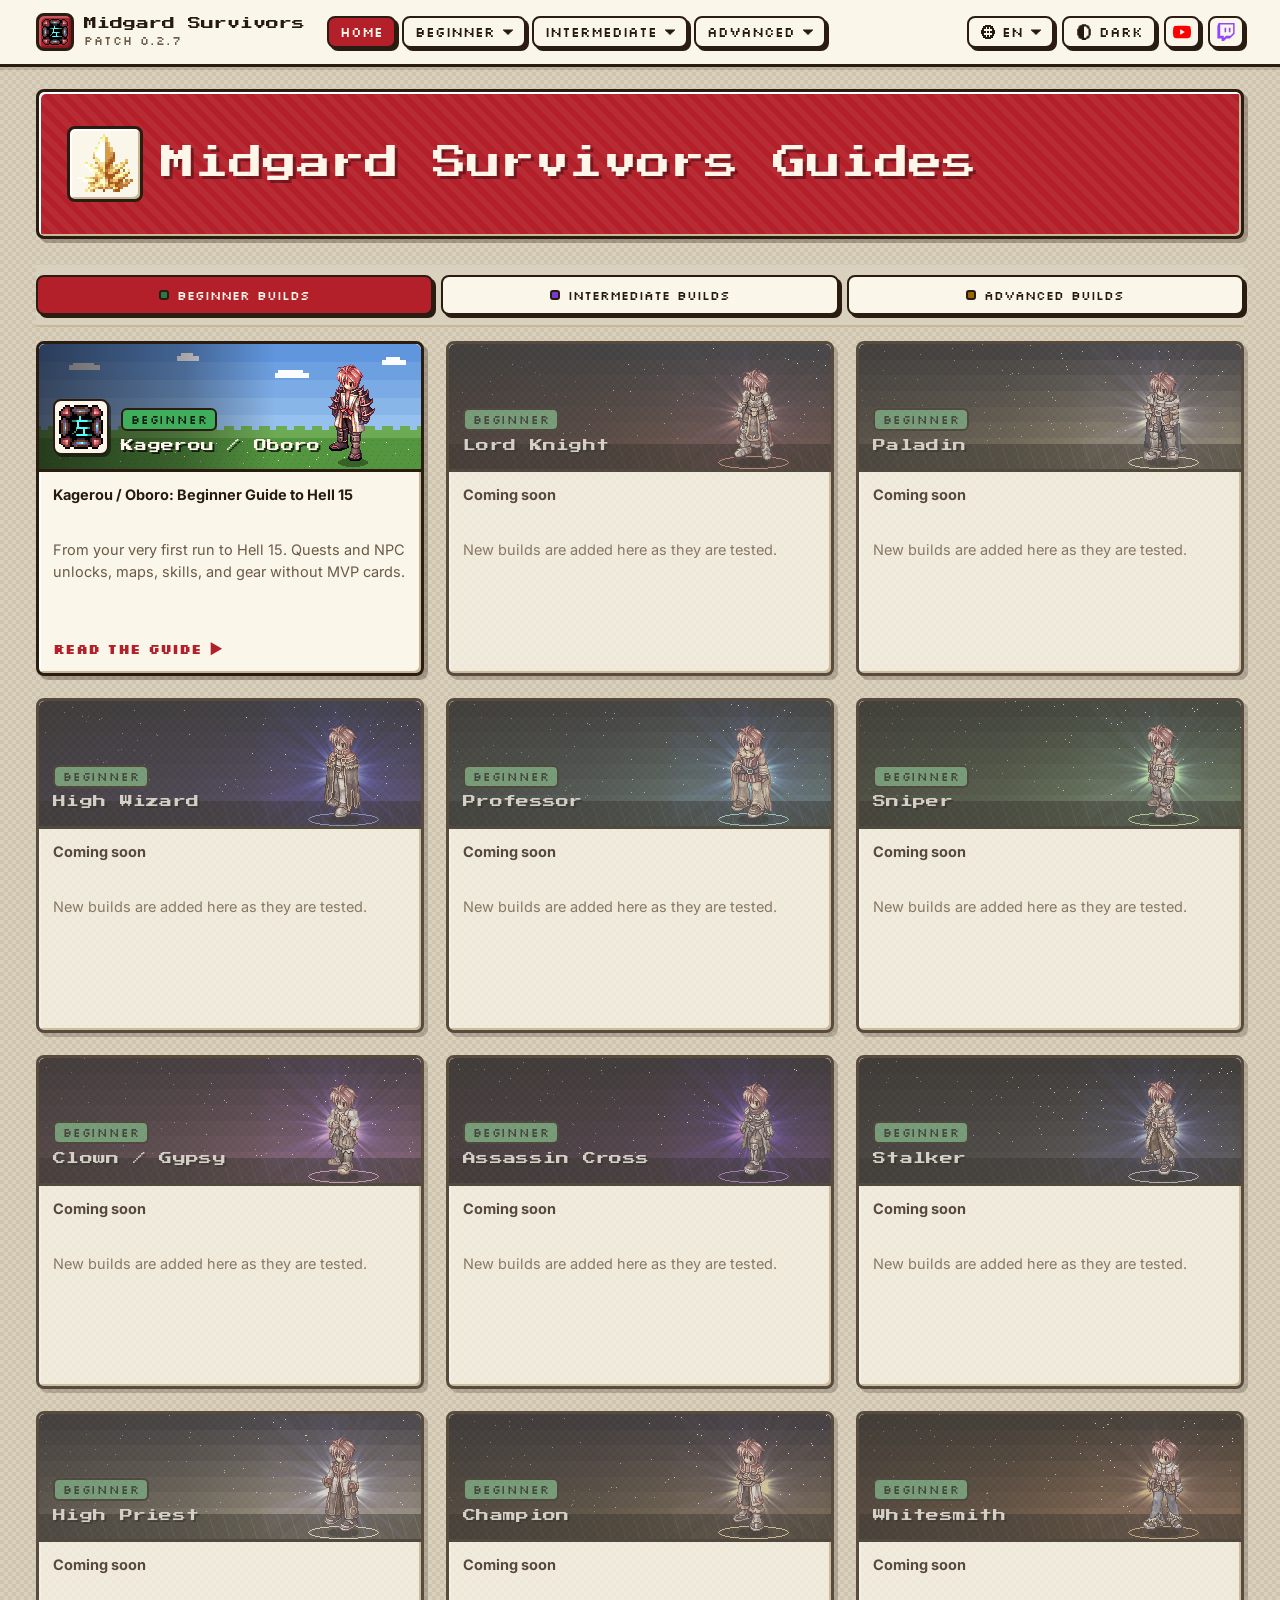
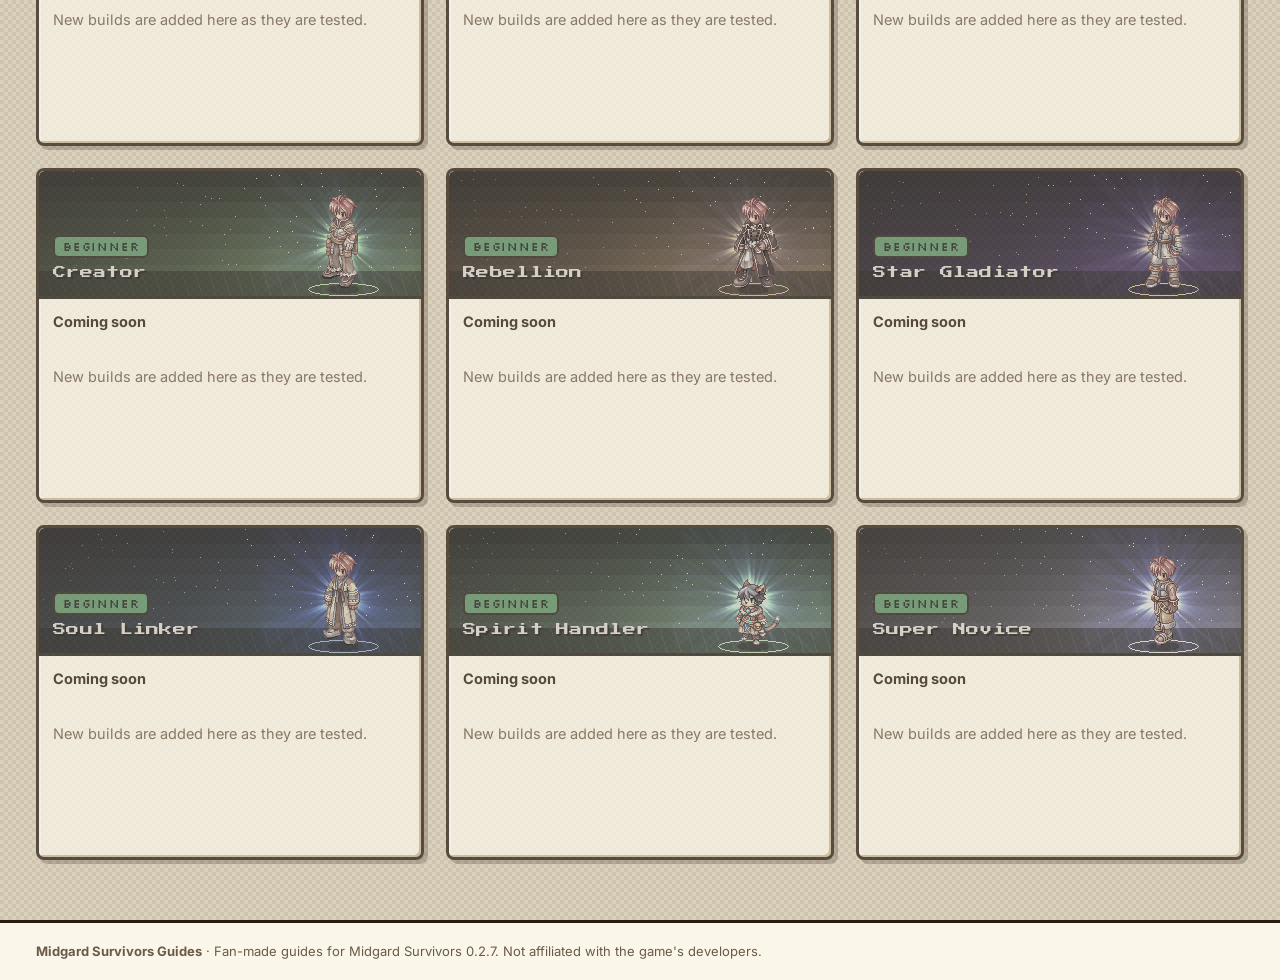
==== commit c2c3c236: "Home: drop repeated class titles; Coming soon cards dimmed Co-Authored-By: Claude Opus 5.5 <noreply@" ====
--- a/index.html
+++ b/index.html
@@ -13,8 +13,8 @@
 <link rel="icon" type="image/png" href="favicon.png">
 <link rel="preconnect" href="https://fonts.googleapis.com"><link rel="preconnect" href="https://fonts.gstatic.com" crossorigin>
 <link rel="stylesheet" href="https://fonts.googleapis.com/css2?family=Inter:wght@400;600;700&family=Press+Start+2P&family=Silkscreen:wght@400;700&family=Noto+Sans+TC:wght@400;700&display=swap">
-<link rel="stylesheet" href="assets/site.css?v=4e9962be">
-<link rel="stylesheet" href="assets/icons.css?v=4e9962be">
+<link rel="stylesheet" href="assets/site.css?v=922ee0dc">
+<link rel="stylesheet" href="assets/icons.css?v=922ee0dc">
 <script>try{var d=document.documentElement;if(localStorage.getItem("theme")==="dark")d.classList.add("dark");var q=(location.search.match(/[?&]lang=(en|pt|es|zh)/)||[])[1],l=q||localStorage.getItem("lang");if(!l){var n=(navigator.language||"en").toLowerCase();l=n.indexOf("pt")===0?"pt":n.indexOf("es")===0?"es":n.indexOf("zh")===0?"zh":"en"}d.setAttribute("data-ui",l)}catch(e){}</script>
 </head>
 <body>
@@ -33,11 +33,11 @@
 <div class="mpanel"><nav class="mainnav" aria-label="Builds"><a class="btn navlink" href="" aria-current="page"><span class="tx" data-t="en" lang="en">Home</span><span class="tx" data-t="pt" lang="pt-BR">Início</span><span class="tx" data-t="es" lang="es">Inicio</span><span class="tx" data-t="zh" lang="zh-Hant">首頁</span></a><div class="dd"><button class="btn" type="button" aria-expanded="false" aria-haspopup="true"><span class="tx" data-t="en" lang="en">Beginner</span><span class="tx" data-t="pt" lang="pt-BR">Iniciante</span><span class="tx" data-t="es" lang="es">Principiante</span><span class="tx" data-t="zh" lang="zh-Hant">新手</span><svg class="caret" viewBox="0 0 8 8" aria-hidden="true"><path fill="currentColor" d="M0 2h8v1H7v1H6v1H5v1H3V5H2V4H1V3H0z"/></svg></button><div class="dd-menu" role="menu"><a class="dd-item" role="menuitem" href="kagerou/beginner/"><i class="ico i-skill_left_hand_mastery"></i><span><small>Kagerou / Oboro</small><b><span class="tx" data-t="en" lang="en">Kagerou / Oboro: Beginner Guide to Hell 15</span><span class="tx" data-t="pt" lang="pt-BR">Kagerou / Oboro: Guia do Iniciante até o Hell 15</span><span class="tx" data-t="es" lang="es">Kagerou / Oboro: Guía de principiante hasta Hell 15</span><span class="tx" data-t="zh" lang="zh-Hant">Kagerou / Oboro：新手到 Hell 15 攻略</span></b></span></a></div></div><div class="dd"><button class="btn" type="button" aria-expanded="false" aria-haspopup="true"><span class="tx" data-t="en" lang="en">Intermediate</span><span class="tx" data-t="pt" lang="pt-BR">Intermediário</span><span class="tx" data-t="es" lang="es">Intermedio</span><span class="tx" data-t="zh" lang="zh-Hant">中階</span><svg class="caret" viewBox="0 0 8 8" aria-hidden="true"><path fill="currentColor" d="M0 2h8v1H7v1H6v1H5v1H3V5H2V4H1V3H0z"/></svg></button><div class="dd-menu" role="menu"><a class="dd-item" role="menuitem" href="kagerou/intermediate/"><i class="ico i-item_venom_knife"></i><span><small>Kagerou / Oboro</small><b><span class="tx" data-t="en" lang="en">Kagerou Bleed: Intermediate (Hell 15)</span><span class="tx" data-t="pt" lang="pt-BR">Kagerou Sangramento: Intermediário (Hell 15)</span><span class="tx" data-t="es" lang="es">Kagerou Sangrado: Intermedio (Hell 15)</span><span class="tx" data-t="zh" lang="zh-Hant">Kagerou 流血：中階（Hell 15）</span></b></span></a></div></div><div class="dd"><button class="btn" type="button" aria-expanded="false" aria-haspopup="true"><span class="tx" data-t="en" lang="en">Advanced</span><span class="tx" data-t="pt" lang="pt-BR">Avançado</span><span class="tx" data-t="es" lang="es">Avanzado</span><span class="tx" data-t="zh" lang="zh-Hant">進階</span><svg class="caret" viewBox="0 0 8 8" aria-hidden="true"><path fill="currentColor" d="M0 2h8v1H7v1H6v1H5v1H3V5H2V4H1V3H0z"/></svg></button><div class="dd-menu" role="menu"><a class="dd-item" role="menuitem" href="kagerou/advanced/"><i class="ico i-pact_blood"></i><span><small>Kagerou / Oboro</small><b><span class="tx" data-t="en" lang="en">Kagerou Bleed Build: Advanced and Expensive</span><span class="tx" data-t="pt" lang="pt-BR">Kagerou: Build de Sangramento (Avançada)</span><span class="tx" data-t="es" lang="es">Kagerou: Build de Sangrado (Avanzada)</span><span class="tx" data-t="zh" lang="zh-Hant">Kagerou 流血流派：進階高成本</span></b></span></a><a class="dd-item" role="menuitem" href="champion/advanced/"><i class="ico i-skill_heal"></i><span><small>Champion</small><b><span class="tx" data-t="en" lang="en">Quadrille Champion: Heal Proc Build for the Emperium</span><span class="tx" data-t="pt" lang="pt-BR">Quadrille Champion: Build de Heal por Procs para o Emperium</span><span class="tx" data-t="es" lang="es">Quadrille Champion: Build de Heal por Procs para el Emperium</span><span class="tx" data-t="zh" lang="zh-Hant">Quadrille Champion：Emperium 治療觸發流派</span></b></span></a></div></div></nav><div class="mrow"><div class="langs"><div class="dd lang-dd"><button class="btn" type="button" aria-expanded="false" aria-haspopup="true" aria-label="Language"><svg viewBox="0 0 16 16" aria-hidden="true"><path fill="currentColor" d="M5 1h6v1h2v2h1v2h1v4h-1v2h-1v2h-2v1H5v-1H3v-2H2v-2H1V6h1V4h1V2h2zm1 2v2H4v2h2v2H4v2h2v2h1v-2h2v2h1v-2h2V9h-2V7h2V5h-2V3H9v2H7V3zm1 4h2v2H7z"/></svg><span class="tx" data-t="en">EN</span><span class="tx" data-t="pt">PT</span><span class="tx" data-t="es">ES</span><span class="tx" data-t="zh">繁中</span><svg class="caret" viewBox="0 0 8 8" aria-hidden="true"><path fill="currentColor" d="M0 2h8v1H7v1H6v1H5v1H3V5H2V4H1V3H0z"/></svg></button><div class="dd-menu" role="menu"><button class="dd-item lang-item" type="button" role="menuitemradio" data-l="en" aria-pressed="false" onclick="setLang('en')"><span class="code">EN</span><b lang="en">English</b></button><button class="dd-item lang-item" type="button" role="menuitemradio" data-l="pt" aria-pressed="false" onclick="setLang('pt')"><span class="code">PT</span><b lang="pt-BR">Português</b></button><button class="dd-item lang-item" type="button" role="menuitemradio" data-l="es" aria-pressed="false" onclick="setLang('es')"><span class="code">ES</span><b lang="es">Español</b></button><button class="dd-item lang-item" type="button" role="menuitemradio" data-l="zh" aria-pressed="false" onclick="setLang('zh')"><span class="code">繁中</span><b lang="zh-Hant">繁體中文</b></button></div></div></div><div class="social"><a class="btn icon" href="https://www.youtube.com/@furinguito" target="_blank" rel="noopener" aria-label="YouTube" title="YouTube: furinguito"><svg viewBox="0 0 24 24" aria-hidden="true"><path fill="#FF0000" d="M23.5 6.2a3 3 0 0 0-2.1-2.1C19.5 3.6 12 3.6 12 3.6s-7.5 0-9.4.5A3 3 0 0 0 .5 6.2 31 31 0 0 0 0 12a31 31 0 0 0 .5 5.8 3 3 0 0 0 2.1 2.1c1.9.5 9.4.5 9.4.5s7.5 0 9.4-.5a3 3 0 0 0 2.1-2.1A31 31 0 0 0 24 12a31 31 0 0 0-.5-5.8z"/><path fill="#fff" d="M9.6 15.6 15.8 12 9.6 8.4z"/></svg></a><a class="btn icon" href="https://www.twitch.tv/furinguito" target="_blank" rel="noopener" aria-label="Twitch" title="Twitch: furinguito"><svg viewBox="0 0 24 24" aria-hidden="true"><path fill="#9146FF" d="M2.1 0 .5 4.1v16.6h5.7V24h3.2l3.1-3.3h4.7l6.3-6.3V0H2.1zm19.4 13.4-3.6 3.6h-5.7l-3.1 3.1V17H4.3V2.1h17.2v11.3z"/><path fill="#9146FF" d="M17.9 6.2h-2.1v6.2h2.1V6.2zm-5.7 0h-2.1v6.2h2.1V6.2z"/></svg></a></div></div></div>
 </header>
 <main id="main" class="wrap">
-<header class="hero home-hero"><i class="ico heroic i-ui_gem_emperium"></i><div><h1>Midgard Survivors Guides</h1></div></header><div class="lvtabs" role="tablist" aria-label="Difficulty"><button class="btn lvtab" type="button" role="tab" data-lv="beginner" aria-selected="false" aria-controls="lv-beginner"><span class="dotlv lv-beginner"></span><span class="tx" data-t="en" lang="en">Beginner Builds</span><span class="tx" data-t="pt" lang="pt-BR">Builds Iniciantes</span><span class="tx" data-t="es" lang="es">Builds de Principiante</span><span class="tx" data-t="zh" lang="zh-Hant">新手流派</span></button><button class="btn lvtab" type="button" role="tab" data-lv="intermediate" aria-selected="false" aria-controls="lv-intermediate"><span class="dotlv lv-intermediate"></span><span class="tx" data-t="en" lang="en">Intermediate Builds</span><span class="tx" data-t="pt" lang="pt-BR">Builds Intermediárias</span><span class="tx" data-t="es" lang="es">Builds Intermedias</span><span class="tx" data-t="zh" lang="zh-Hant">中階流派</span></button><button class="btn lvtab" type="button" role="tab" data-lv="advanced" aria-selected="false" aria-controls="lv-advanced"><span class="dotlv lv-advanced"></span><span class="tx" data-t="en" lang="en">Advanced Builds</span><span class="tx" data-t="pt" lang="pt-BR">Builds Avançadas</span><span class="tx" data-t="es" lang="es">Builds Avanzadas</span><span class="tx" data-t="zh" lang="zh-Hant">進階流派</span></button></div><div class="lvpanel" id="lv-beginner" role="tabpanel" data-lv="beginner"><div class="clsgrid"><div class="clsblock"><h2 class="section-title">Kagerou / Oboro</h2><div class="cards"><a class="card" href="kagerou/beginner/"><div class="top banner" style="background-image:linear-gradient(90deg,rgba(10,6,8,.62) 0%,rgba(10,6,8,.35) 38%,rgba(10,6,8,0) 62%),url(assets/banners/kagerou-beginner.png)"><i class="ico i-skill_left_hand_mastery"></i><div><span class="tag lv-beginner"><span class="tx" data-t="en" lang="en">Beginner</span><span class="tx" data-t="pt" lang="pt-BR">Iniciante</span><span class="tx" data-t="es" lang="es">Principiante</span><span class="tx" data-t="zh" lang="zh-Hant">新手</span></span><h3>Kagerou / Oboro</h3></div></div><div class="body"><p><b><span class="tx" data-t="en" lang="en">Kagerou / Oboro: Beginner Guide to Hell 15</span><span class="tx" data-t="pt" lang="pt-BR">Kagerou / Oboro: Guia do Iniciante até o Hell 15</span><span class="tx" data-t="es" lang="es">Kagerou / Oboro: Guía de principiante hasta Hell 15</span><span class="tx" data-t="zh" lang="zh-Hant">Kagerou / Oboro：新手到 Hell 15 攻略</span></b></p><p class="muted"><span class="tx" data-t="en" lang="en">From your very first run to Hell 15. Quests and NPC unlocks, maps, skills, and gear without MVP cards.</span><span class="tx" data-t="pt" lang="pt-BR">Da primeira run até o Hell 15. Quests e NPCs, mapas, skills e equipamento sem cartas de MVP.</span><span class="tx" data-t="es" lang="es">Desde tu primera partida hasta Hell 15. Misiones y NPC, mapas, habilidades y equipo sin cartas de MVP.</span><span class="tx" data-t="zh" lang="zh-Hant">從第一場到 Hell 15。任務與 NPC 解鎖、地圖、技能，以及不用 MVP 卡片的裝備。</span></p><span class="go"><span class="tx" data-t="en" lang="en">Read the guide ▶</span><span class="tx" data-t="pt" lang="pt-BR">Ler o guia ▶</span><span class="tx" data-t="es" lang="es">Leer la guía ▶</span><span class="tx" data-t="zh" lang="zh-Hant">閱讀攻略 ▶</span></span></div></a></div></div><div class="clsblock"><h2 class="section-title">Lord Knight</h2><div class="cards"><div class="card soon"><div class="top banner" style="background-image:linear-gradient(90deg,rgba(10,6,8,.62) 0%,rgba(10,6,8,.35) 38%,rgba(10,6,8,0) 62%),url(assets/banners/class-lord_knight.png)"><div><span class="tag lv-beginner"><span class="tx" data-t="en" lang="en">Beginner</span><span class="tx" data-t="pt" lang="pt-BR">Iniciante</span><span class="tx" data-t="es" lang="es">Principiante</span><span class="tx" data-t="zh" lang="zh-Hant">新手</span></span><h3>Lord Knight</h3></div></div><div class="body"><p><b><span class="tx" data-t="en" lang="en">Coming soon</span><span class="tx" data-t="pt" lang="pt-BR">Em breve</span><span class="tx" data-t="es" lang="es">Próximamente</span><span class="tx" data-t="zh" lang="zh-Hant">即將推出</span></b></p><p class="muted"><span class="tx" data-t="en" lang="en">New builds are added here as they are tested.</span><span class="tx" data-t="pt" lang="pt-BR">Novas builds entram aqui conforme forem testadas.</span><span class="tx" data-t="es" lang="es">Las builds nuevas se agregan aquí a medida que se prueban.</span><span class="tx" data-t="zh" lang="zh-Hant">新流派測試完成後會加到這裡。</span></p><span class="go"><span class="tx" data-t="en" lang="en">Stay tuned</span><span class="tx" data-t="pt" lang="pt-BR">Aguarde</span><span class="tx" data-t="es" lang="es">Muy pronto</span><span class="tx" data-t="zh" lang="zh-Hant">敬請期待</span></span></div></div></div></div><div class="clsblock"><h2 class="section-title">Paladin</h2><div class="cards"><div class="card soon"><div class="top banner" style="background-image:linear-gradient(90deg,rgba(10,6,8,.62) 0%,rgba(10,6,8,.35) 38%,rgba(10,6,8,0) 62%),url(assets/banners/class-paladin.png)"><div><span class="tag lv-beginner"><span class="tx" data-t="en" lang="en">Beginner</span><span class="tx" data-t="pt" lang="pt-BR">Iniciante</span><span class="tx" data-t="es" lang="es">Principiante</span><span class="tx" data-t="zh" lang="zh-Hant">新手</span></span><h3>Paladin</h3></div></div><div class="body"><p><b><span class="tx" data-t="en" lang="en">Coming soon</span><span class="tx" data-t="pt" lang="pt-BR">Em breve</span><span class="tx" data-t="es" lang="es">Próximamente</span><span class="tx" data-t="zh" lang="zh-Hant">即將推出</span></b></p><p class="muted"><span class="tx" data-t="en" lang="en">New builds are added here as they are tested.</span><span class="tx" data-t="pt" lang="pt-BR">Novas builds entram aqui conforme forem testadas.</span><span class="tx" data-t="es" lang="es">Las builds nuevas se agregan aquí a medida que se prueban.</span><span class="tx" data-t="zh" lang="zh-Hant">新流派測試完成後會加到這裡。</span></p><span class="go"><span class="tx" data-t="en" lang="en">Stay tuned</span><span class="tx" data-t="pt" lang="pt-BR">Aguarde</span><span class="tx" data-t="es" lang="es">Muy pronto</span><span class="tx" data-t="zh" lang="zh-Hant">敬請期待</span></span></div></div></div></div><div class="clsblock"><h2 class="section-title">High Wizard</h2><div class="cards"><div class="card soon"><div class="top banner" style="background-image:linear-gradient(90deg,rgba(10,6,8,.62) 0%,rgba(10,6,8,.35) 38%,rgba(10,6,8,0) 62%),url(assets/banners/class-high_wizard.png)"><div><span class="tag lv-beginner"><span class="tx" data-t="en" lang="en">Beginner</span><span class="tx" data-t="pt" lang="pt-BR">Iniciante</span><span class="tx" data-t="es" lang="es">Principiante</span><span class="tx" data-t="zh" lang="zh-Hant">新手</span></span><h3>High Wizard</h3></div></div><div class="body"><p><b><span class="tx" data-t="en" lang="en">Coming soon</span><span class="tx" data-t="pt" lang="pt-BR">Em breve</span><span class="tx" data-t="es" lang="es">Próximamente</span><span class="tx" data-t="zh" lang="zh-Hant">即將推出</span></b></p><p class="muted"><span class="tx" data-t="en" lang="en">New builds are added here as they are tested.</span><span class="tx" data-t="pt" lang="pt-BR">Novas builds entram aqui conforme forem testadas.</span><span class="tx" data-t="es" lang="es">Las builds nuevas se agregan aquí a medida que se prueban.</span><span class="tx" data-t="zh" lang="zh-Hant">新流派測試完成後會加到這裡。</span></p><span class="go"><span class="tx" data-t="en" lang="en">Stay tuned</span><span class="tx" data-t="pt" lang="pt-BR">Aguarde</span><span class="tx" data-t="es" lang="es">Muy pronto</span><span class="tx" data-t="zh" lang="zh-Hant">敬請期待</span></span></div></div></div></div><div class="clsblock"><h2 class="section-title">Professor</h2><div class="cards"><div class="card soon"><div class="top banner" style="background-image:linear-gradient(90deg,rgba(10,6,8,.62) 0%,rgba(10,6,8,.35) 38%,rgba(10,6,8,0) 62%),url(assets/banners/class-professor.png)"><div><span class="tag lv-beginner"><span class="tx" data-t="en" lang="en">Beginner</span><span class="tx" data-t="pt" lang="pt-BR">Iniciante</span><span class="tx" data-t="es" lang="es">Principiante</span><span class="tx" data-t="zh" lang="zh-Hant">新手</span></span><h3>Professor</h3></div></div><div class="body"><p><b><span class="tx" data-t="en" lang="en">Coming soon</span><span class="tx" data-t="pt" lang="pt-BR">Em breve</span><span class="tx" data-t="es" lang="es">Próximamente</span><span class="tx" data-t="zh" lang="zh-Hant">即將推出</span></b></p><p class="muted"><span class="tx" data-t="en" lang="en">New builds are added here as they are tested.</span><span class="tx" data-t="pt" lang="pt-BR">Novas builds entram aqui conforme forem testadas.</span><span class="tx" data-t="es" lang="es">Las builds nuevas se agregan aquí a medida que se prueban.</span><span class="tx" data-t="zh" lang="zh-Hant">新流派測試完成後會加到這裡。</span></p><span class="go"><span class="tx" data-t="en" lang="en">Stay tuned</span><span class="tx" data-t="pt" lang="pt-BR">Aguarde</span><span class="tx" data-t="es" lang="es">Muy pronto</span><span class="tx" data-t="zh" lang="zh-Hant">敬請期待</span></span></div></div></div></div><div class="clsblock"><h2 class="section-title">Sniper</h2><div class="cards"><div class="card soon"><div class="top banner" style="background-image:linear-gradient(90deg,rgba(10,6,8,.62) 0%,rgba(10,6,8,.35) 38%,rgba(10,6,8,0) 62%),url(assets/banners/class-sniper.png)"><div><span class="tag lv-beginner"><span class="tx" data-t="en" lang="en">Beginner</span><span class="tx" data-t="pt" lang="pt-BR">Iniciante</span><span class="tx" data-t="es" lang="es">Principiante</span><span class="tx" data-t="zh" lang="zh-Hant">新手</span></span><h3>Sniper</h3></div></div><div class="body"><p><b><span class="tx" data-t="en" lang="en">Coming soon</span><span class="tx" data-t="pt" lang="pt-BR">Em breve</span><span class="tx" data-t="es" lang="es">Próximamente</span><span class="tx" data-t="zh" lang="zh-Hant">即將推出</span></b></p><p class="muted"><span class="tx" data-t="en" lang="en">New builds are added here as they are tested.</span><span class="tx" data-t="pt" lang="pt-BR">Novas builds entram aqui conforme forem testadas.</span><span class="tx" data-t="es" lang="es">Las builds nuevas se agregan aquí a medida que se prueban.</span><span class="tx" data-t="zh" lang="zh-Hant">新流派測試完成後會加到這裡。</span></p><span class="go"><span class="tx" data-t="en" lang="en">Stay tuned</span><span class="tx" data-t="pt" lang="pt-BR">Aguarde</span><span class="tx" data-t="es" lang="es">Muy pronto</span><span class="tx" data-t="zh" lang="zh-Hant">敬請期待</span></span></div></div></div></div><div class="clsblock"><h2 class="section-title">Clown / Gypsy</h2><div class="cards"><div class="card soon"><div class="top banner" style="background-image:linear-gradient(90deg,rgba(10,6,8,.62) 0%,rgba(10,6,8,.35) 38%,rgba(10,6,8,0) 62%),url(assets/banners/class-clown.png)"><div><span class="tag lv-beginner"><span class="tx" data-t="en" lang="en">Beginner</span><span class="tx" data-t="pt" lang="pt-BR">Iniciante</span><span class="tx" data-t="es" lang="es">Principiante</span><span class="tx" data-t="zh" lang="zh-Hant">新手</span></span><h3>Clown / Gypsy</h3></div></div><div class="body"><p><b><span class="tx" data-t="en" lang="en">Coming soon</span><span class="tx" data-t="pt" lang="pt-BR">Em breve</span><span class="tx" data-t="es" lang="es">Próximamente</span><span class="tx" data-t="zh" lang="zh-Hant">即將推出</span></b></p><p class="muted"><span class="tx" data-t="en" lang="en">New builds are added here as they are tested.</span><span class="tx" data-t="pt" lang="pt-BR">Novas builds entram aqui conforme forem testadas.</span><span class="tx" data-t="es" lang="es">Las builds nuevas se agregan aquí a medida que se prueban.</span><span class="tx" data-t="zh" lang="zh-Hant">新流派測試完成後會加到這裡。</span></p><span class="go"><span class="tx" data-t="en" lang="en">Stay tuned</span><span class="tx" data-t="pt" lang="pt-BR">Aguarde</span><span class="tx" data-t="es" lang="es">Muy pronto</span><span class="tx" data-t="zh" lang="zh-Hant">敬請期待</span></span></div></div></div></div><div class="clsblock"><h2 class="section-title">Assassin Cross</h2><div class="cards"><div class="card soon"><div class="top banner" style="background-image:linear-gradient(90deg,rgba(10,6,8,.62) 0%,rgba(10,6,8,.35) 38%,rgba(10,6,8,0) 62%),url(assets/banners/class-assassin_cross.png)"><div><span class="tag lv-beginner"><span class="tx" data-t="en" lang="en">Beginner</span><span class="tx" data-t="pt" lang="pt-BR">Iniciante</span><span class="tx" data-t="es" lang="es">Principiante</span><span class="tx" data-t="zh" lang="zh-Hant">新手</span></span><h3>Assassin Cross</h3></div></div><div class="body"><p><b><span class="tx" data-t="en" lang="en">Coming soon</span><span class="tx" data-t="pt" lang="pt-BR">Em breve</span><span class="tx" data-t="es" lang="es">Próximamente</span><span class="tx" data-t="zh" lang="zh-Hant">即將推出</span></b></p><p class="muted"><span class="tx" data-t="en" lang="en">New builds are added here as they are tested.</span><span class="tx" data-t="pt" lang="pt-BR">Novas builds entram aqui conforme forem testadas.</span><span class="tx" data-t="es" lang="es">Las builds nuevas se agregan aquí a medida que se prueban.</span><span class="tx" data-t="zh" lang="zh-Hant">新流派測試完成後會加到這裡。</span></p><span class="go"><span class="tx" data-t="en" lang="en">Stay tuned</span><span class="tx" data-t="pt" lang="pt-BR">Aguarde</span><span class="tx" data-t="es" lang="es">Muy pronto</span><span class="tx" data-t="zh" lang="zh-Hant">敬請期待</span></span></div></div></div></div><div class="clsblock"><h2 class="section-title">Stalker</h2><div class="cards"><div class="card soon"><div class="top banner" style="background-image:linear-gradient(90deg,rgba(10,6,8,.62) 0%,rgba(10,6,8,.35) 38%,rgba(10,6,8,0) 62%),url(assets/banners/class-stalker.png)"><div><span class="tag lv-beginner"><span class="tx" data-t="en" lang="en">Beginner</span><span class="tx" data-t="pt" lang="pt-BR">Iniciante</span><span class="tx" data-t="es" lang="es">Principiante</span><span class="tx" data-t="zh" lang="zh-Hant">新手</span></span><h3>Stalker</h3></div></div><div class="body"><p><b><span class="tx" data-t="en" lang="en">Coming soon</span><span class="tx" data-t="pt" lang="pt-BR">Em breve</span><span class="tx" data-t="es" lang="es">Próximamente</span><span class="tx" data-t="zh" lang="zh-Hant">即將推出</span></b></p><p class="muted"><span class="tx" data-t="en" lang="en">New builds are added here as they are tested.</span><span class="tx" data-t="pt" lang="pt-BR">Novas builds entram aqui conforme forem testadas.</span><span class="tx" data-t="es" lang="es">Las builds nuevas se agregan aquí a medida que se prueban.</span><span class="tx" data-t="zh" lang="zh-Hant">新流派測試完成後會加到這裡。</span></p><span class="go"><span class="tx" data-t="en" lang="en">Stay tuned</span><span class="tx" data-t="pt" lang="pt-BR">Aguarde</span><span class="tx" data-t="es" lang="es">Muy pronto</span><span class="tx" data-t="zh" lang="zh-Hant">敬請期待</span></span></div></div></div></div><div class="clsblock"><h2 class="section-title">High Priest</h2><div class="cards"><div class="card soon"><div class="top banner" style="background-image:linear-gradient(90deg,rgba(10,6,8,.62) 0%,rgba(10,6,8,.35) 38%,rgba(10,6,8,0) 62%),url(assets/banners/class-high_priest.png)"><div><span class="tag lv-beginner"><span class="tx" data-t="en" lang="en">Beginner</span><span class="tx" data-t="pt" lang="pt-BR">Iniciante</span><span class="tx" data-t="es" lang="es">Principiante</span><span class="tx" data-t="zh" lang="zh-Hant">新手</span></span><h3>High Priest</h3></div></div><div class="body"><p><b><span class="tx" data-t="en" lang="en">Coming soon</span><span class="tx" data-t="pt" lang="pt-BR">Em breve</span><span class="tx" data-t="es" lang="es">Próximamente</span><span class="tx" data-t="zh" lang="zh-Hant">即將推出</span></b></p><p class="muted"><span class="tx" data-t="en" lang="en">New builds are added here as they are tested.</span><span class="tx" data-t="pt" lang="pt-BR">Novas builds entram aqui conforme forem testadas.</span><span class="tx" data-t="es" lang="es">Las builds nuevas se agregan aquí a medida que se prueban.</span><span class="tx" data-t="zh" lang="zh-Hant">新流派測試完成後會加到這裡。</span></p><span class="go"><span class="tx" data-t="en" lang="en">Stay tuned</span><span class="tx" data-t="pt" lang="pt-BR">Aguarde</span><span class="tx" data-t="es" lang="es">Muy pronto</span><span class="tx" data-t="zh" lang="zh-Hant">敬請期待</span></span></div></div></div></div><div class="clsblock"><h2 class="section-title">Champion</h2><div class="cards"><div class="card soon"><div class="top banner" style="background-image:linear-gradient(90deg,rgba(10,6,8,.62) 0%,rgba(10,6,8,.35) 38%,rgba(10,6,8,0) 62%),url(assets/banners/class-champion.png)"><div><span class="tag lv-beginner"><span class="tx" data-t="en" lang="en">Beginner</span><span class="tx" data-t="pt" lang="pt-BR">Iniciante</span><span class="tx" data-t="es" lang="es">Principiante</span><span class="tx" data-t="zh" lang="zh-Hant">新手</span></span><h3>Champion</h3></div></div><div class="body"><p><b><span class="tx" data-t="en" lang="en">Coming soon</span><span class="tx" data-t="pt" lang="pt-BR">Em breve</span><span class="tx" data-t="es" lang="es">Próximamente</span><span class="tx" data-t="zh" lang="zh-Hant">即將推出</span></b></p><p class="muted"><span class="tx" data-t="en" lang="en">New builds are added here as they are tested.</span><span class="tx" data-t="pt" lang="pt-BR">Novas builds entram aqui conforme forem testadas.</span><span class="tx" data-t="es" lang="es">Las builds nuevas se agregan aquí a medida que se prueban.</span><span class="tx" data-t="zh" lang="zh-Hant">新流派測試完成後會加到這裡。</span></p><span class="go"><span class="tx" data-t="en" lang="en">Stay tuned</span><span class="tx" data-t="pt" lang="pt-BR">Aguarde</span><span class="tx" data-t="es" lang="es">Muy pronto</span><span class="tx" data-t="zh" lang="zh-Hant">敬請期待</span></span></div></div></div></div><div class="clsblock"><h2 class="section-title">Whitesmith</h2><div class="cards"><div class="card soon"><div class="top banner" style="background-image:linear-gradient(90deg,rgba(10,6,8,.62) 0%,rgba(10,6,8,.35) 38%,rgba(10,6,8,0) 62%),url(assets/banners/class-whitesmith.png)"><div><span class="tag lv-beginner"><span class="tx" data-t="en" lang="en">Beginner</span><span class="tx" data-t="pt" lang="pt-BR">Iniciante</span><span class="tx" data-t="es" lang="es">Principiante</span><span class="tx" data-t="zh" lang="zh-Hant">新手</span></span><h3>Whitesmith</h3></div></div><div class="body"><p><b><span class="tx" data-t="en" lang="en">Coming soon</span><span class="tx" data-t="pt" lang="pt-BR">Em breve</span><span class="tx" data-t="es" lang="es">Próximamente</span><span class="tx" data-t="zh" lang="zh-Hant">即將推出</span></b></p><p class="muted"><span class="tx" data-t="en" lang="en">New builds are added here as they are tested.</span><span class="tx" data-t="pt" lang="pt-BR">Novas builds entram aqui conforme forem testadas.</span><span class="tx" data-t="es" lang="es">Las builds nuevas se agregan aquí a medida que se prueban.</span><span class="tx" data-t="zh" lang="zh-Hant">新流派測試完成後會加到這裡。</span></p><span class="go"><span class="tx" data-t="en" lang="en">Stay tuned</span><span class="tx" data-t="pt" lang="pt-BR">Aguarde</span><span class="tx" data-t="es" lang="es">Muy pronto</span><span class="tx" data-t="zh" lang="zh-Hant">敬請期待</span></span></div></div></div></div><div class="clsblock"><h2 class="section-title">Creator</h2><div class="cards"><div class="card soon"><div class="top banner" style="background-image:linear-gradient(90deg,rgba(10,6,8,.62) 0%,rgba(10,6,8,.35) 38%,rgba(10,6,8,0) 62%),url(assets/banners/class-creator.png)"><div><span class="tag lv-beginner"><span class="tx" data-t="en" lang="en">Beginner</span><span class="tx" data-t="pt" lang="pt-BR">Iniciante</span><span class="tx" data-t="es" lang="es">Principiante</span><span class="tx" data-t="zh" lang="zh-Hant">新手</span></span><h3>Creator</h3></div></div><div class="body"><p><b><span class="tx" data-t="en" lang="en">Coming soon</span><span class="tx" data-t="pt" lang="pt-BR">Em breve</span><span class="tx" data-t="es" lang="es">Próximamente</span><span class="tx" data-t="zh" lang="zh-Hant">即將推出</span></b></p><p class="muted"><span class="tx" data-t="en" lang="en">New builds are added here as they are tested.</span><span class="tx" data-t="pt" lang="pt-BR">Novas builds entram aqui conforme forem testadas.</span><span class="tx" data-t="es" lang="es">Las builds nuevas se agregan aquí a medida que se prueban.</span><span class="tx" data-t="zh" lang="zh-Hant">新流派測試完成後會加到這裡。</span></p><span class="go"><span class="tx" data-t="en" lang="en">Stay tuned</span><span class="tx" data-t="pt" lang="pt-BR">Aguarde</span><span class="tx" data-t="es" lang="es">Muy pronto</span><span class="tx" data-t="zh" lang="zh-Hant">敬請期待</span></span></div></div></div></div><div class="clsblock"><h2 class="section-title">Rebellion</h2><div class="cards"><div class="card soon"><div class="top banner" style="background-image:linear-gradient(90deg,rgba(10,6,8,.62) 0%,rgba(10,6,8,.35) 38%,rgba(10,6,8,0) 62%),url(assets/banners/class-rebellion.png)"><div><span class="tag lv-beginner"><span class="tx" data-t="en" lang="en">Beginner</span><span class="tx" data-t="pt" lang="pt-BR">Iniciante</span><span class="tx" data-t="es" lang="es">Principiante</span><span class="tx" data-t="zh" lang="zh-Hant">新手</span></span><h3>Rebellion</h3></div></div><div class="body"><p><b><span class="tx" data-t="en" lang="en">Coming soon</span><span class="tx" data-t="pt" lang="pt-BR">Em breve</span><span class="tx" data-t="es" lang="es">Próximamente</span><span class="tx" data-t="zh" lang="zh-Hant">即將推出</span></b></p><p class="muted"><span class="tx" data-t="en" lang="en">New builds are added here as they are tested.</span><span class="tx" data-t="pt" lang="pt-BR">Novas builds entram aqui conforme forem testadas.</span><span class="tx" data-t="es" lang="es">Las builds nuevas se agregan aquí a medida que se prueban.</span><span class="tx" data-t="zh" lang="zh-Hant">新流派測試完成後會加到這裡。</span></p><span class="go"><span class="tx" data-t="en" lang="en">Stay tuned</span><span class="tx" data-t="pt" lang="pt-BR">Aguarde</span><span class="tx" data-t="es" lang="es">Muy pronto</span><span class="tx" data-t="zh" lang="zh-Hant">敬請期待</span></span></div></div></div></div><div class="clsblock"><h2 class="section-title">Star Gladiator</h2><div class="cards"><div class="card soon"><div class="top banner" style="background-image:linear-gradient(90deg,rgba(10,6,8,.62) 0%,rgba(10,6,8,.35) 38%,rgba(10,6,8,0) 62%),url(assets/banners/class-star_gladiator.png)"><div><span class="tag lv-beginner"><span class="tx" data-t="en" lang="en">Beginner</span><span class="tx" data-t="pt" lang="pt-BR">Iniciante</span><span class="tx" data-t="es" lang="es">Principiante</span><span class="tx" data-t="zh" lang="zh-Hant">新手</span></span><h3>Star Gladiator</h3></div></div><div class="body"><p><b><span class="tx" data-t="en" lang="en">Coming soon</span><span class="tx" data-t="pt" lang="pt-BR">Em breve</span><span class="tx" data-t="es" lang="es">Próximamente</span><span class="tx" data-t="zh" lang="zh-Hant">即將推出</span></b></p><p class="muted"><span class="tx" data-t="en" lang="en">New builds are added here as they are tested.</span><span class="tx" data-t="pt" lang="pt-BR">Novas builds entram aqui conforme forem testadas.</span><span class="tx" data-t="es" lang="es">Las builds nuevas se agregan aquí a medida que se prueban.</span><span class="tx" data-t="zh" lang="zh-Hant">新流派測試完成後會加到這裡。</span></p><span class="go"><span class="tx" data-t="en" lang="en">Stay tuned</span><span class="tx" data-t="pt" lang="pt-BR">Aguarde</span><span class="tx" data-t="es" lang="es">Muy pronto</span><span class="tx" data-t="zh" lang="zh-Hant">敬請期待</span></span></div></div></div></div><div class="clsblock"><h2 class="section-title">Soul Linker</h2><div class="cards"><div class="card soon"><div class="top banner" style="background-image:linear-gradient(90deg,rgba(10,6,8,.62) 0%,rgba(10,6,8,.35) 38%,rgba(10,6,8,0) 62%),url(assets/banners/class-soul_linker.png)"><div><span class="tag lv-beginner"><span class="tx" data-t="en" lang="en">Beginner</span><span class="tx" data-t="pt" lang="pt-BR">Iniciante</span><span class="tx" data-t="es" lang="es">Principiante</span><span class="tx" data-t="zh" lang="zh-Hant">新手</span></span><h3>Soul Linker</h3></div></div><div class="body"><p><b><span class="tx" data-t="en" lang="en">Coming soon</span><span class="tx" data-t="pt" lang="pt-BR">Em breve</span><span class="tx" data-t="es" lang="es">Próximamente</span><span class="tx" data-t="zh" lang="zh-Hant">即將推出</span></b></p><p class="muted"><span class="tx" data-t="en" lang="en">New builds are added here as they are tested.</span><span class="tx" data-t="pt" lang="pt-BR">Novas builds entram aqui conforme forem testadas.</span><span class="tx" data-t="es" lang="es">Las builds nuevas se agregan aquí a medida que se prueban.</span><span class="tx" data-t="zh" lang="zh-Hant">新流派測試完成後會加到這裡。</span></p><span class="go"><span class="tx" data-t="en" lang="en">Stay tuned</span><span class="tx" data-t="pt" lang="pt-BR">Aguarde</span><span class="tx" data-t="es" lang="es">Muy pronto</span><span class="tx" data-t="zh" lang="zh-Hant">敬請期待</span></span></div></div></div></div><div class="clsblock"><h2 class="section-title">Spirit Handler</h2><div class="cards"><div class="card soon"><div class="top banner" style="background-image:linear-gradient(90deg,rgba(10,6,8,.62) 0%,rgba(10,6,8,.35) 38%,rgba(10,6,8,0) 62%),url(assets/banners/class-spirit_handler.png)"><div><span class="tag lv-beginner"><span class="tx" data-t="en" lang="en">Beginner</span><span class="tx" data-t="pt" lang="pt-BR">Iniciante</span><span class="tx" data-t="es" lang="es">Principiante</span><span class="tx" data-t="zh" lang="zh-Hant">新手</span></span><h3>Spirit Handler</h3></div></div><div class="body"><p><b><span class="tx" data-t="en" lang="en">Coming soon</span><span class="tx" data-t="pt" lang="pt-BR">Em breve</span><span class="tx" data-t="es" lang="es">Próximamente</span><span class="tx" data-t="zh" lang="zh-Hant">即將推出</span></b></p><p class="muted"><span class="tx" data-t="en" lang="en">New builds are added here as they are tested.</span><span class="tx" data-t="pt" lang="pt-BR">Novas builds entram aqui conforme forem testadas.</span><span class="tx" data-t="es" lang="es">Las builds nuevas se agregan aquí a medida que se prueban.</span><span class="tx" data-t="zh" lang="zh-Hant">新流派測試完成後會加到這裡。</span></p><span class="go"><span class="tx" data-t="en" lang="en">Stay tuned</span><span class="tx" data-t="pt" lang="pt-BR">Aguarde</span><span class="tx" data-t="es" lang="es">Muy pronto</span><span class="tx" data-t="zh" lang="zh-Hant">敬請期待</span></span></div></div></div></div><div class="clsblock"><h2 class="section-title">Super Novice</h2><div class="cards"><div class="card soon"><div class="top banner" style="background-image:linear-gradient(90deg,rgba(10,6,8,.62) 0%,rgba(10,6,8,.35) 38%,rgba(10,6,8,0) 62%),url(assets/banners/class-super_novice.png)"><div><span class="tag lv-beginner"><span class="tx" data-t="en" lang="en">Beginner</span><span class="tx" data-t="pt" lang="pt-BR">Iniciante</span><span class="tx" data-t="es" lang="es">Principiante</span><span class="tx" data-t="zh" lang="zh-Hant">新手</span></span><h3>Super Novice</h3></div></div><div class="body"><p><b><span class="tx" data-t="en" lang="en">Coming soon</span><span class="tx" data-t="pt" lang="pt-BR">Em breve</span><span class="tx" data-t="es" lang="es">Próximamente</span><span class="tx" data-t="zh" lang="zh-Hant">即將推出</span></b></p><p class="muted"><span class="tx" data-t="en" lang="en">New builds are added here as they are tested.</span><span class="tx" data-t="pt" lang="pt-BR">Novas builds entram aqui conforme forem testadas.</span><span class="tx" data-t="es" lang="es">Las builds nuevas se agregan aquí a medida que se prueban.</span><span class="tx" data-t="zh" lang="zh-Hant">新流派測試完成後會加到這裡。</span></p><span class="go"><span class="tx" data-t="en" lang="en">Stay tuned</span><span class="tx" data-t="pt" lang="pt-BR">Aguarde</span><span class="tx" data-t="es" lang="es">Muy pronto</span><span class="tx" data-t="zh" lang="zh-Hant">敬請期待</span></span></div></div></div></div></div></div><div class="lvpanel" id="lv-intermediate" role="tabpanel" data-lv="intermediate"><div class="clsgrid"><div class="clsblock"><h2 class="section-title">Kagerou / Oboro</h2><div class="cards"><a class="card" href="kagerou/intermediate/"><div class="top banner" style="background-image:linear-gradient(90deg,rgba(10,6,8,.62) 0%,rgba(10,6,8,.35) 38%,rgba(10,6,8,0) 62%),url(assets/banners/kagerou-intermediate.png)"><i class="ico i-item_venom_knife"></i><div><span class="tag lv-intermediate"><span class="tx" data-t="en" lang="en">Intermediate</span><span class="tx" data-t="pt" lang="pt-BR">Intermediário</span><span class="tx" data-t="es" lang="es">Intermedio</span><span class="tx" data-t="zh" lang="zh-Hant">中階</span></span><h3>Kagerou / Oboro</h3></div></div><div class="body"><p><b><span class="tx" data-t="en" lang="en">Kagerou Bleed: Intermediate (Hell 15)</span><span class="tx" data-t="pt" lang="pt-BR">Kagerou Sangramento: Intermediário (Hell 15)</span><span class="tx" data-t="es" lang="es">Kagerou Sangrado: Intermedio (Hell 15)</span><span class="tx" data-t="zh" lang="zh-Hant">Kagerou 流血：中階（Hell 15）</span></b></p><p class="muted"><span class="tx" data-t="en" lang="en">Clear Hell 15 first: a tester's run without full S grade or perfect Star Potential, with their gear and settings.</span><span class="tx" data-t="pt" lang="pt-BR">Feche o Hell 15 primeiro: a run de um tester sem tudo grade S nem Star Potential perfeito, com equipamento e configurações dele.</span><span class="tx" data-t="es" lang="es">Supera Hell 15 primero: la partida de un tester sin todo grado S ni Star Potential perfecto, con su equipo y ajustes.</span><span class="tx" data-t="zh" lang="zh-Hant">先打完 Hell 15：測試者未全 S 級、潛能隨機的通關，附裝備與設定。</span></p><span class="go"><span class="tx" data-t="en" lang="en">Read the guide ▶</span><span class="tx" data-t="pt" lang="pt-BR">Ler o guia ▶</span><span class="tx" data-t="es" lang="es">Leer la guía ▶</span><span class="tx" data-t="zh" lang="zh-Hant">閱讀攻略 ▶</span></span></div></a></div></div><div class="clsblock"><h2 class="section-title">Lord Knight</h2><div class="cards"><div class="card soon"><div class="top banner" style="background-image:linear-gradient(90deg,rgba(10,6,8,.62) 0%,rgba(10,6,8,.35) 38%,rgba(10,6,8,0) 62%),url(assets/banners/class-lord_knight.png)"><div><span class="tag lv-intermediate"><span class="tx" data-t="en" lang="en">Intermediate</span><span class="tx" data-t="pt" lang="pt-BR">Intermediário</span><span class="tx" data-t="es" lang="es">Intermedio</span><span class="tx" data-t="zh" lang="zh-Hant">中階</span></span><h3>Lord Knight</h3></div></div><div class="body"><p><b><span class="tx" data-t="en" lang="en">Coming soon</span><span class="tx" data-t="pt" lang="pt-BR">Em breve</span><span class="tx" data-t="es" lang="es">Próximamente</span><span class="tx" data-t="zh" lang="zh-Hant">即將推出</span></b></p><p class="muted"><span class="tx" data-t="en" lang="en">New builds are added here as they are tested.</span><span class="tx" data-t="pt" lang="pt-BR">Novas builds entram aqui conforme forem testadas.</span><span class="tx" data-t="es" lang="es">Las builds nuevas se agregan aquí a medida que se prueban.</span><span class="tx" data-t="zh" lang="zh-Hant">新流派測試完成後會加到這裡。</span></p><span class="go"><span class="tx" data-t="en" lang="en">Stay tuned</span><span class="tx" data-t="pt" lang="pt-BR">Aguarde</span><span class="tx" data-t="es" lang="es">Muy pronto</span><span class="tx" data-t="zh" lang="zh-Hant">敬請期待</span></span></div></div></div></div><div class="clsblock"><h2 class="section-title">Paladin</h2><div class="cards"><div class="card soon"><div class="top banner" style="background-image:linear-gradient(90deg,rgba(10,6,8,.62) 0%,rgba(10,6,8,.35) 38%,rgba(10,6,8,0) 62%),url(assets/banners/class-paladin.png)"><div><span class="tag lv-intermediate"><span class="tx" data-t="en" lang="en">Intermediate</span><span class="tx" data-t="pt" lang="pt-BR">Intermediário</span><span class="tx" data-t="es" lang="es">Intermedio</span><span class="tx" data-t="zh" lang="zh-Hant">中階</span></span><h3>Paladin</h3></div></div><div class="body"><p><b><span class="tx" data-t="en" lang="en">Coming soon</span><span class="tx" data-t="pt" lang="pt-BR">Em breve</span><span class="tx" data-t="es" lang="es">Próximamente</span><span class="tx" data-t="zh" lang="zh-Hant">即將推出</span></b></p><p class="muted"><span class="tx" data-t="en" lang="en">New builds are added here as they are tested.</span><span class="tx" data-t="pt" lang="pt-BR">Novas builds entram aqui conforme forem testadas.</span><span class="tx" data-t="es" lang="es">Las builds nuevas se agregan aquí a medida que se prueban.</span><span class="tx" data-t="zh" lang="zh-Hant">新流派測試完成後會加到這裡。</span></p><span class="go"><span class="tx" data-t="en" lang="en">Stay tuned</span><span class="tx" data-t="pt" lang="pt-BR">Aguarde</span><span class="tx" data-t="es" lang="es">Muy pronto</span><span class="tx" data-t="zh" lang="zh-Hant">敬請期待</span></span></div></div></div></div><div class="clsblock"><h2 class="section-title">High Wizard</h2><div class="cards"><div class="card soon"><div class="top banner" style="background-image:linear-gradient(90deg,rgba(10,6,8,.62) 0%,rgba(10,6,8,.35) 38%,rgba(10,6,8,0) 62%),url(assets/banners/class-high_wizard.png)"><div><span class="tag lv-intermediate"><span class="tx" data-t="en" lang="en">Intermediate</span><span class="tx" data-t="pt" lang="pt-BR">Intermediário</span><span class="tx" data-t="es" lang="es">Intermedio</span><span class="tx" data-t="zh" lang="zh-Hant">中階</span></span><h3>High Wizard</h3></div></div><div class="body"><p><b><span class="tx" data-t="en" lang="en">Coming soon</span><span class="tx" data-t="pt" lang="pt-BR">Em breve</span><span class="tx" data-t="es" lang="es">Próximamente</span><span class="tx" data-t="zh" lang="zh-Hant">即將推出</span></b></p><p class="muted"><span class="tx" data-t="en" lang="en">New builds are added here as they are tested.</span><span class="tx" data-t="pt" lang="pt-BR">Novas builds entram aqui conforme forem testadas.</span><span class="tx" data-t="es" lang="es">Las builds nuevas se agregan aquí a medida que se prueban.</span><span class="tx" data-t="zh" lang="zh-Hant">新流派測試完成後會加到這裡。</span></p><span class="go"><span class="tx" data-t="en" lang="en">Stay tuned</span><span class="tx" data-t="pt" lang="pt-BR">Aguarde</span><span class="tx" data-t="es" lang="es">Muy pronto</span><span class="tx" data-t="zh" lang="zh-Hant">敬請期待</span></span></div></div></div></div><div class="clsblock"><h2 class="section-title">Professor</h2><div class="cards"><div class="card soon"><div class="top banner" style="background-image:linear-gradient(90deg,rgba(10,6,8,.62) 0%,rgba(10,6,8,.35) 38%,rgba(10,6,8,0) 62%),url(assets/banners/class-professor.png)"><div><span class="tag lv-intermediate"><span class="tx" data-t="en" lang="en">Intermediate</span><span class="tx" data-t="pt" lang="pt-BR">Intermediário</span><span class="tx" data-t="es" lang="es">Intermedio</span><span class="tx" data-t="zh" lang="zh-Hant">中階</span></span><h3>Professor</h3></div></div><div class="body"><p><b><span class="tx" data-t="en" lang="en">Coming soon</span><span class="tx" data-t="pt" lang="pt-BR">Em breve</span><span class="tx" data-t="es" lang="es">Próximamente</span><span class="tx" data-t="zh" lang="zh-Hant">即將推出</span></b></p><p class="muted"><span class="tx" data-t="en" lang="en">New builds are added here as they are tested.</span><span class="tx" data-t="pt" lang="pt-BR">Novas builds entram aqui conforme forem testadas.</span><span class="tx" data-t="es" lang="es">Las builds nuevas se agregan aquí a medida que se prueban.</span><span class="tx" data-t="zh" lang="zh-Hant">新流派測試完成後會加到這裡。</span></p><span class="go"><span class="tx" data-t="en" lang="en">Stay tuned</span><span class="tx" data-t="pt" lang="pt-BR">Aguarde</span><span class="tx" data-t="es" lang="es">Muy pronto</span><span class="tx" data-t="zh" lang="zh-Hant">敬請期待</span></span></div></div></div></div><div class="clsblock"><h2 class="section-title">Sniper</h2><div class="cards"><div class="card soon"><div class="top banner" style="background-image:linear-gradient(90deg,rgba(10,6,8,.62) 0%,rgba(10,6,8,.35) 38%,rgba(10,6,8,0) 62%),url(assets/banners/class-sniper.png)"><div><span class="tag lv-intermediate"><span class="tx" data-t="en" lang="en">Intermediate</span><span class="tx" data-t="pt" lang="pt-BR">Intermediário</span><span class="tx" data-t="es" lang="es">Intermedio</span><span class="tx" data-t="zh" lang="zh-Hant">中階</span></span><h3>Sniper</h3></div></div><div class="body"><p><b><span class="tx" data-t="en" lang="en">Coming soon</span><span class="tx" data-t="pt" lang="pt-BR">Em breve</span><span class="tx" data-t="es" lang="es">Próximamente</span><span class="tx" data-t="zh" lang="zh-Hant">即將推出</span></b></p><p class="muted"><span class="tx" data-t="en" lang="en">New builds are added here as they are tested.</span><span class="tx" data-t="pt" lang="pt-BR">Novas builds entram aqui conforme forem testadas.</span><span class="tx" data-t="es" lang="es">Las builds nuevas se agregan aquí a medida que se prueban.</span><span class="tx" data-t="zh" lang="zh-Hant">新流派測試完成後會加到這裡。</span></p><span class="go"><span class="tx" data-t="en" lang="en">Stay tuned</span><span class="tx" data-t="pt" lang="pt-BR">Aguarde</span><span class="tx" data-t="es" lang="es">Muy pronto</span><span class="tx" data-t="zh" lang="zh-Hant">敬請期待</span></span></div></div></div></div><div class="clsblock"><h2 class="section-title">Clown / Gypsy</h2><div class="cards"><div class="card soon"><div class="top banner" style="background-image:linear-gradient(90deg,rgba(10,6,8,.62) 0%,rgba(10,6,8,.35) 38%,rgba(10,6,8,0) 62%),url(assets/banners/class-clown.png)"><div><span class="tag lv-intermediate"><span class="tx" data-t="en" lang="en">Intermediate</span><span class="tx" data-t="pt" lang="pt-BR">Intermediário</span><span class="tx" data-t="es" lang="es">Intermedio</span><span class="tx" data-t="zh" lang="zh-Hant">中階</span></span><h3>Clown / Gypsy</h3></div></div><div class="body"><p><b><span class="tx" data-t="en" lang="en">Coming soon</span><span class="tx" data-t="pt" lang="pt-BR">Em breve</span><span class="tx" data-t="es" lang="es">Próximamente</span><span class="tx" data-t="zh" lang="zh-Hant">即將推出</span></b></p><p class="muted"><span class="tx" data-t="en" lang="en">New builds are added here as they are tested.</span><span class="tx" data-t="pt" lang="pt-BR">Novas builds entram aqui conforme forem testadas.</span><span class="tx" data-t="es" lang="es">Las builds nuevas se agregan aquí a medida que se prueban.</span><span class="tx" data-t="zh" lang="zh-Hant">新流派測試完成後會加到這裡。</span></p><span class="go"><span class="tx" data-t="en" lang="en">Stay tuned</span><span class="tx" data-t="pt" lang="pt-BR">Aguarde</span><span class="tx" data-t="es" lang="es">Muy pronto</span><span class="tx" data-t="zh" lang="zh-Hant">敬請期待</span></span></div></div></div></div><div class="clsblock"><h2 class="section-title">Assassin Cross</h2><div class="cards"><div class="card soon"><div class="top banner" style="background-image:linear-gradient(90deg,rgba(10,6,8,.62) 0%,rgba(10,6,8,.35) 38%,rgba(10,6,8,0) 62%),url(assets/banners/class-assassin_cross.png)"><div><span class="tag lv-intermediate"><span class="tx" data-t="en" lang="en">Intermediate</span><span class="tx" data-t="pt" lang="pt-BR">Intermediário</span><span class="tx" data-t="es" lang="es">Intermedio</span><span class="tx" data-t="zh" lang="zh-Hant">中階</span></span><h3>Assassin Cross</h3></div></div><div class="body"><p><b><span class="tx" data-t="en" lang="en">Coming soon</span><span class="tx" data-t="pt" lang="pt-BR">Em breve</span><span class="tx" data-t="es" lang="es">Próximamente</span><span class="tx" data-t="zh" lang="zh-Hant">即將推出</span></b></p><p class="muted"><span class="tx" data-t="en" lang="en">New builds are added here as they are tested.</span><span class="tx" data-t="pt" lang="pt-BR">Novas builds entram aqui conforme forem testadas.</span><span class="tx" data-t="es" lang="es">Las builds nuevas se agregan aquí a medida que se prueban.</span><span class="tx" data-t="zh" lang="zh-Hant">新流派測試完成後會加到這裡。</span></p><span class="go"><span class="tx" data-t="en" lang="en">Stay tuned</span><span class="tx" data-t="pt" lang="pt-BR">Aguarde</span><span class="tx" data-t="es" lang="es">Muy pronto</span><span class="tx" data-t="zh" lang="zh-Hant">敬請期待</span></span></div></div></div></div><div class="clsblock"><h2 class="section-title">Stalker</h2><div class="cards"><div class="card soon"><div class="top banner" style="background-image:linear-gradient(90deg,rgba(10,6,8,.62) 0%,rgba(10,6,8,.35) 38%,rgba(10,6,8,0) 62%),url(assets/banners/class-stalker.png)"><div><span class="tag lv-intermediate"><span class="tx" data-t="en" lang="en">Intermediate</span><span class="tx" data-t="pt" lang="pt-BR">Intermediário</span><span class="tx" data-t="es" lang="es">Intermedio</span><span class="tx" data-t="zh" lang="zh-Hant">中階</span></span><h3>Stalker</h3></div></div><div class="body"><p><b><span class="tx" data-t="en" lang="en">Coming soon</span><span class="tx" data-t="pt" lang="pt-BR">Em breve</span><span class="tx" data-t="es" lang="es">Próximamente</span><span class="tx" data-t="zh" lang="zh-Hant">即將推出</span></b></p><p class="muted"><span class="tx" data-t="en" lang="en">New builds are added here as they are tested.</span><span class="tx" data-t="pt" lang="pt-BR">Novas builds entram aqui conforme forem testadas.</span><span class="tx" data-t="es" lang="es">Las builds nuevas se agregan aquí a medida que se prueban.</span><span class="tx" data-t="zh" lang="zh-Hant">新流派測試完成後會加到這裡。</span></p><span class="go"><span class="tx" data-t="en" lang="en">Stay tuned</span><span class="tx" data-t="pt" lang="pt-BR">Aguarde</span><span class="tx" data-t="es" lang="es">Muy pronto</span><span class="tx" data-t="zh" lang="zh-Hant">敬請期待</span></span></div></div></div></div><div class="clsblock"><h2 class="section-title">High Priest</h2><div class="cards"><div class="card soon"><div class="top banner" style="background-image:linear-gradient(90deg,rgba(10,6,8,.62) 0%,rgba(10,6,8,.35) 38%,rgba(10,6,8,0) 62%),url(assets/banners/class-high_priest.png)"><div><span class="tag lv-intermediate"><span class="tx" data-t="en" lang="en">Intermediate</span><span class="tx" data-t="pt" lang="pt-BR">Intermediário</span><span class="tx" data-t="es" lang="es">Intermedio</span><span class="tx" data-t="zh" lang="zh-Hant">中階</span></span><h3>High Priest</h3></div></div><div class="body"><p><b><span class="tx" data-t="en" lang="en">Coming soon</span><span class="tx" data-t="pt" lang="pt-BR">Em breve</span><span class="tx" data-t="es" lang="es">Próximamente</span><span class="tx" data-t="zh" lang="zh-Hant">即將推出</span></b></p><p class="muted"><span class="tx" data-t="en" lang="en">New builds are added here as they are tested.</span><span class="tx" data-t="pt" lang="pt-BR">Novas builds entram aqui conforme forem testadas.</span><span class="tx" data-t="es" lang="es">Las builds nuevas se agregan aquí a medida que se prueban.</span><span class="tx" data-t="zh" lang="zh-Hant">新流派測試完成後會加到這裡。</span></p><span class="go"><span class="tx" data-t="en" lang="en">Stay tuned</span><span class="tx" data-t="pt" lang="pt-BR">Aguarde</span><span class="tx" data-t="es" lang="es">Muy pronto</span><span class="tx" data-t="zh" lang="zh-Hant">敬請期待</span></span></div></div></div></div><div class="clsblock"><h2 class="section-title">Champion</h2><div class="cards"><div class="card soon"><div class="top banner" style="background-image:linear-gradient(90deg,rgba(10,6,8,.62) 0%,rgba(10,6,8,.35) 38%,rgba(10,6,8,0) 62%),url(assets/banners/class-champion.png)"><div><span class="tag lv-intermediate"><span class="tx" data-t="en" lang="en">Intermediate</span><span class="tx" data-t="pt" lang="pt-BR">Intermediário</span><span class="tx" data-t="es" lang="es">Intermedio</span><span class="tx" data-t="zh" lang="zh-Hant">中階</span></span><h3>Champion</h3></div></div><div class="body"><p><b><span class="tx" data-t="en" lang="en">Coming soon</span><span class="tx" data-t="pt" lang="pt-BR">Em breve</span><span class="tx" data-t="es" lang="es">Próximamente</span><span class="tx" data-t="zh" lang="zh-Hant">即將推出</span></b></p><p class="muted"><span class="tx" data-t="en" lang="en">New builds are added here as they are tested.</span><span class="tx" data-t="pt" lang="pt-BR">Novas builds entram aqui conforme forem testadas.</span><span class="tx" data-t="es" lang="es">Las builds nuevas se agregan aquí a medida que se prueban.</span><span class="tx" data-t="zh" lang="zh-Hant">新流派測試完成後會加到這裡。</span></p><span class="go"><span class="tx" data-t="en" lang="en">Stay tuned</span><span class="tx" data-t="pt" lang="pt-BR">Aguarde</span><span class="tx" data-t="es" lang="es">Muy pronto</span><span class="tx" data-t="zh" lang="zh-Hant">敬請期待</span></span></div></div></div></div><div class="clsblock"><h2 class="section-title">Whitesmith</h2><div class="cards"><div class="card soon"><div class="top banner" style="background-image:linear-gradient(90deg,rgba(10,6,8,.62) 0%,rgba(10,6,8,.35) 38%,rgba(10,6,8,0) 62%),url(assets/banners/class-whitesmith.png)"><div><span class="tag lv-intermediate"><span class="tx" data-t="en" lang="en">Intermediate</span><span class="tx" data-t="pt" lang="pt-BR">Intermediário</span><span class="tx" data-t="es" lang="es">Intermedio</span><span class="tx" data-t="zh" lang="zh-Hant">中階</span></span><h3>Whitesmith</h3></div></div><div class="body"><p><b><span class="tx" data-t="en" lang="en">Coming soon</span><span class="tx" data-t="pt" lang="pt-BR">Em breve</span><span class="tx" data-t="es" lang="es">Próximamente</span><span class="tx" data-t="zh" lang="zh-Hant">即將推出</span></b></p><p class="muted"><span class="tx" data-t="en" lang="en">New builds are added here as they are tested.</span><span class="tx" data-t="pt" lang="pt-BR">Novas builds entram aqui conforme forem testadas.</span><span class="tx" data-t="es" lang="es">Las builds nuevas se agregan aquí a medida que se prueban.</span><span class="tx" data-t="zh" lang="zh-Hant">新流派測試完成後會加到這裡。</span></p><span class="go"><span class="tx" data-t="en" lang="en">Stay tuned</span><span class="tx" data-t="pt" lang="pt-BR">Aguarde</span><span class="tx" data-t="es" lang="es">Muy pronto</span><span class="tx" data-t="zh" lang="zh-Hant">敬請期待</span></span></div></div></div></div><div class="clsblock"><h2 class="section-title">Creator</h2><div class="cards"><div class="card soon"><div class="top banner" style="background-image:linear-gradient(90deg,rgba(10,6,8,.62) 0%,rgba(10,6,8,.35) 38%,rgba(10,6,8,0) 62%),url(assets/banners/class-creator.png)"><div><span class="tag lv-intermediate"><span class="tx" data-t="en" lang="en">Intermediate</span><span class="tx" data-t="pt" lang="pt-BR">Intermediário</span><span class="tx" data-t="es" lang="es">Intermedio</span><span class="tx" data-t="zh" lang="zh-Hant">中階</span></span><h3>Creator</h3></div></div><div class="body"><p><b><span class="tx" data-t="en" lang="en">Coming soon</span><span class="tx" data-t="pt" lang="pt-BR">Em breve</span><span class="tx" data-t="es" lang="es">Próximamente</span><span class="tx" data-t="zh" lang="zh-Hant">即將推出</span></b></p><p class="muted"><span class="tx" data-t="en" lang="en">New builds are added here as they are tested.</span><span class="tx" data-t="pt" lang="pt-BR">Novas builds entram aqui conforme forem testadas.</span><span class="tx" data-t="es" lang="es">Las builds nuevas se agregan aquí a medida que se prueban.</span><span class="tx" data-t="zh" lang="zh-Hant">新流派測試完成後會加到這裡。</span></p><span class="go"><span class="tx" data-t="en" lang="en">Stay tuned</span><span class="tx" data-t="pt" lang="pt-BR">Aguarde</span><span class="tx" data-t="es" lang="es">Muy pronto</span><span class="tx" data-t="zh" lang="zh-Hant">敬請期待</span></span></div></div></div></div><div class="clsblock"><h2 class="section-title">Rebellion</h2><div class="cards"><div class="card soon"><div class="top banner" style="background-image:linear-gradient(90deg,rgba(10,6,8,.62) 0%,rgba(10,6,8,.35) 38%,rgba(10,6,8,0) 62%),url(assets/banners/class-rebellion.png)"><div><span class="tag lv-intermediate"><span class="tx" data-t="en" lang="en">Intermediate</span><span class="tx" data-t="pt" lang="pt-BR">Intermediário</span><span class="tx" data-t="es" lang="es">Intermedio</span><span class="tx" data-t="zh" lang="zh-Hant">中階</span></span><h3>Rebellion</h3></div></div><div class="body"><p><b><span class="tx" data-t="en" lang="en">Coming soon</span><span class="tx" data-t="pt" lang="pt-BR">Em breve</span><span class="tx" data-t="es" lang="es">Próximamente</span><span class="tx" data-t="zh" lang="zh-Hant">即將推出</span></b></p><p class="muted"><span class="tx" data-t="en" lang="en">New builds are added here as they are tested.</span><span class="tx" data-t="pt" lang="pt-BR">Novas builds entram aqui conforme forem testadas.</span><span class="tx" data-t="es" lang="es">Las builds nuevas se agregan aquí a medida que se prueban.</span><span class="tx" data-t="zh" lang="zh-Hant">新流派測試完成後會加到這裡。</span></p><span class="go"><span class="tx" data-t="en" lang="en">Stay tuned</span><span class="tx" data-t="pt" lang="pt-BR">Aguarde</span><span class="tx" data-t="es" lang="es">Muy pronto</span><span class="tx" data-t="zh" lang="zh-Hant">敬請期待</span></span></div></div></div></div><div class="clsblock"><h2 class="section-title">Star Gladiator</h2><div class="cards"><div class="card soon"><div class="top banner" style="background-image:linear-gradient(90deg,rgba(10,6,8,.62) 0%,rgba(10,6,8,.35) 38%,rgba(10,6,8,0) 62%),url(assets/banners/class-star_gladiator.png)"><div><span class="tag lv-intermediate"><span class="tx" data-t="en" lang="en">Intermediate</span><span class="tx" data-t="pt" lang="pt-BR">Intermediário</span><span class="tx" data-t="es" lang="es">Intermedio</span><span class="tx" data-t="zh" lang="zh-Hant">中階</span></span><h3>Star Gladiator</h3></div></div><div class="body"><p><b><span class="tx" data-t="en" lang="en">Coming soon</span><span class="tx" data-t="pt" lang="pt-BR">Em breve</span><span class="tx" data-t="es" lang="es">Próximamente</span><span class="tx" data-t="zh" lang="zh-Hant">即將推出</span></b></p><p class="muted"><span class="tx" data-t="en" lang="en">New builds are added here as they are tested.</span><span class="tx" data-t="pt" lang="pt-BR">Novas builds entram aqui conforme forem testadas.</span><span class="tx" data-t="es" lang="es">Las builds nuevas se agregan aquí a medida que se prueban.</span><span class="tx" data-t="zh" lang="zh-Hant">新流派測試完成後會加到這裡。</span></p><span class="go"><span class="tx" data-t="en" lang="en">Stay tuned</span><span class="tx" data-t="pt" lang="pt-BR">Aguarde</span><span class="tx" data-t="es" lang="es">Muy pronto</span><span class="tx" data-t="zh" lang="zh-Hant">敬請期待</span></span></div></div></div></div><div class="clsblock"><h2 class="section-title">Soul Linker</h2><div class="cards"><div class="card soon"><div class="top banner" style="background-image:linear-gradient(90deg,rgba(10,6,8,.62) 0%,rgba(10,6,8,.35) 38%,rgba(10,6,8,0) 62%),url(assets/banners/class-soul_linker.png)"><div><span class="tag lv-intermediate"><span class="tx" data-t="en" lang="en">Intermediate</span><span class="tx" data-t="pt" lang="pt-BR">Intermediário</span><span class="tx" data-t="es" lang="es">Intermedio</span><span class="tx" data-t="zh" lang="zh-Hant">中階</span></span><h3>Soul Linker</h3></div></div><div class="body"><p><b><span class="tx" data-t="en" lang="en">Coming soon</span><span class="tx" data-t="pt" lang="pt-BR">Em breve</span><span class="tx" data-t="es" lang="es">Próximamente</span><span class="tx" data-t="zh" lang="zh-Hant">即將推出</span></b></p><p class="muted"><span class="tx" data-t="en" lang="en">New builds are added here as they are tested.</span><span class="tx" data-t="pt" lang="pt-BR">Novas builds entram aqui conforme forem testadas.</span><span class="tx" data-t="es" lang="es">Las builds nuevas se agregan aquí a medida que se prueban.</span><span class="tx" data-t="zh" lang="zh-Hant">新流派測試完成後會加到這裡。</span></p><span class="go"><span class="tx" data-t="en" lang="en">Stay tuned</span><span class="tx" data-t="pt" lang="pt-BR">Aguarde</span><span class="tx" data-t="es" lang="es">Muy pronto</span><span class="tx" data-t="zh" lang="zh-Hant">敬請期待</span></span></div></div></div></div><div class="clsblock"><h2 class="section-title">Spirit Handler</h2><div class="cards"><div class="card soon"><div class="top banner" style="background-image:linear-gradient(90deg,rgba(10,6,8,.62) 0%,rgba(10,6,8,.35) 38%,rgba(10,6,8,0) 62%),url(assets/banners/class-spirit_handler.png)"><div><span class="tag lv-intermediate"><span class="tx" data-t="en" lang="en">Intermediate</span><span class="tx" data-t="pt" lang="pt-BR">Intermediário</span><span class="tx" data-t="es" lang="es">Intermedio</span><span class="tx" data-t="zh" lang="zh-Hant">中階</span></span><h3>Spirit Handler</h3></div></div><div class="body"><p><b><span class="tx" data-t="en" lang="en">Coming soon</span><span class="tx" data-t="pt" lang="pt-BR">Em breve</span><span class="tx" data-t="es" lang="es">Próximamente</span><span class="tx" data-t="zh" lang="zh-Hant">即將推出</span></b></p><p class="muted"><span class="tx" data-t="en" lang="en">New builds are added here as they are tested.</span><span class="tx" data-t="pt" lang="pt-BR">Novas builds entram aqui conforme forem testadas.</span><span class="tx" data-t="es" lang="es">Las builds nuevas se agregan aquí a medida que se prueban.</span><span class="tx" data-t="zh" lang="zh-Hant">新流派測試完成後會加到這裡。</span></p><span class="go"><span class="tx" data-t="en" lang="en">Stay tuned</span><span class="tx" data-t="pt" lang="pt-BR">Aguarde</span><span class="tx" data-t="es" lang="es">Muy pronto</span><span class="tx" data-t="zh" lang="zh-Hant">敬請期待</span></span></div></div></div></div><div class="clsblock"><h2 class="section-title">Super Novice</h2><div class="cards"><div class="card soon"><div class="top banner" style="background-image:linear-gradient(90deg,rgba(10,6,8,.62) 0%,rgba(10,6,8,.35) 38%,rgba(10,6,8,0) 62%),url(assets/banners/class-super_novice.png)"><div><span class="tag lv-intermediate"><span class="tx" data-t="en" lang="en">Intermediate</span><span class="tx" data-t="pt" lang="pt-BR">Intermediário</span><span class="tx" data-t="es" lang="es">Intermedio</span><span class="tx" data-t="zh" lang="zh-Hant">中階</span></span><h3>Super Novice</h3></div></div><div class="body"><p><b><span class="tx" data-t="en" lang="en">Coming soon</span><span class="tx" data-t="pt" lang="pt-BR">Em breve</span><span class="tx" data-t="es" lang="es">Próximamente</span><span class="tx" data-t="zh" lang="zh-Hant">即將推出</span></b></p><p class="muted"><span class="tx" data-t="en" lang="en">New builds are added here as they are tested.</span><span class="tx" data-t="pt" lang="pt-BR">Novas builds entram aqui conforme forem testadas.</span><span class="tx" data-t="es" lang="es">Las builds nuevas se agregan aquí a medida que se prueban.</span><span class="tx" data-t="zh" lang="zh-Hant">新流派測試完成後會加到這裡。</span></p><span class="go"><span class="tx" data-t="en" lang="en">Stay tuned</span><span class="tx" data-t="pt" lang="pt-BR">Aguarde</span><span class="tx" data-t="es" lang="es">Muy pronto</span><span class="tx" data-t="zh" lang="zh-Hant">敬請期待</span></span></div></div></div></div></div></div><div class="lvpanel" id="lv-advanced" role="tabpanel" data-lv="advanced"><div class="clsgrid"><div class="clsblock"><h2 class="section-title">Champion</h2><div class="cards"><a class="card" href="champion/advanced/"><div class="top banner" style="background-image:linear-gradient(90deg,rgba(10,6,8,.62) 0%,rgba(10,6,8,.35) 38%,rgba(10,6,8,0) 62%),url(assets/banners/champion-advanced.png)"><i class="ico i-skill_heal"></i><div><span class="tag lv-advanced"><span class="tx" data-t="en" lang="en">Advanced</span><span class="tx" data-t="pt" lang="pt-BR">Avançado</span><span class="tx" data-t="es" lang="es">Avanzado</span><span class="tx" data-t="zh" lang="zh-Hant">進階</span></span><h3>Champion</h3></div></div><div class="body"><p><b><span class="tx" data-t="en" lang="en">Quadrille Champion: Heal Proc Build for the Emperium</span><span class="tx" data-t="pt" lang="pt-BR">Quadrille Champion: Build de Heal por Procs para o Emperium</span><span class="tx" data-t="es" lang="es">Quadrille Champion: Build de Heal por Procs para el Emperium</span><span class="tx" data-t="zh" lang="zh-Hant">Quadrille Champion：Emperium 治療觸發流派</span></b></p><p class="muted"><span class="tx" data-t="en" lang="en">Mastering procs cast Heal and the Soul of Quadrille turns every Heal into a holy explosion. Gear, cards, Star Potential, levels, pacts and dishes.</span><span class="tx" data-t="pt" lang="pt-BR">Os procs de Mastering lançam Heal e a Soul of Quadrille transforma cada Heal numa explosão sagrada. Equipamento, cartas, Star Potential, níveis, pactos e pratos.</span><span class="tx" data-t="es" lang="es">Los procs de Mastering lanzan Heal y la Soul of Quadrille convierte cada Heal en una explosión sagrada. Equipo, cartas, Star Potential, niveles, pactos y platos.</span><span class="tx" data-t="zh" lang="zh-Hant">Mastering 觸發施放治療，Quadrille 之魂讓每次治療變成神聖爆炸。裝備、卡片、星之潛能、等級、契約與料理。</span></p><span class="go"><span class="tx" data-t="en" lang="en">Read the guide ▶</span><span class="tx" data-t="pt" lang="pt-BR">Ler o guia ▶</span><span class="tx" data-t="es" lang="es">Leer la guía ▶</span><span class="tx" data-t="zh" lang="zh-Hant">閱讀攻略 ▶</span></span></div></a></div></div><div class="clsblock"><h2 class="section-title">Kagerou / Oboro</h2><div class="cards"><a class="card" href="kagerou/advanced/"><div class="top banner" style="background-image:linear-gradient(90deg,rgba(10,6,8,.62) 0%,rgba(10,6,8,.35) 38%,rgba(10,6,8,0) 62%),url(assets/banners/kagerou-advanced.png)"><i class="ico i-pact_blood"></i><div><span class="tag lv-advanced"><span class="tx" data-t="en" lang="en">Advanced</span><span class="tx" data-t="pt" lang="pt-BR">Avançado</span><span class="tx" data-t="es" lang="es">Avanzado</span><span class="tx" data-t="zh" lang="zh-Hant">進階</span></span><h3>Kagerou / Oboro</h3></div></div><div class="body"><p><b><span class="tx" data-t="en" lang="en">Kagerou Bleed Build: Advanced and Expensive</span><span class="tx" data-t="pt" lang="pt-BR">Kagerou: Build de Sangramento (Avançada)</span><span class="tx" data-t="es" lang="es">Kagerou: Build de Sangrado (Avanzada)</span><span class="tx" data-t="zh" lang="zh-Hant">Kagerou 流血流派：進階高成本</span></b></p><p class="muted"><span class="tx" data-t="en" lang="en">The bleed build behind a rank-1 Emperium Festival run. Legendary gear, MVP cards and perfect Star Potential.</span><span class="tx" data-t="pt" lang="pt-BR">A build de sangramento de uma run rank 1 no Emperium Festival. Equipamento Lendário, cartas de MVP e Star Potential perfeito.</span><span class="tx" data-t="es" lang="es">La build de sangrado de una partida rank 1 en el Emperium Festival. Equipo Legendario, cartas de MVP y Star Potential perfecto.</span><span class="tx" data-t="zh" lang="zh-Hant">Emperium Festival 第一名的流血流派。傳說裝備、MVP 卡片與完美星之潛能。</span></p><span class="go"><span class="tx" data-t="en" lang="en">Read the guide ▶</span><span class="tx" data-t="pt" lang="pt-BR">Ler o guia ▶</span><span class="tx" data-t="es" lang="es">Leer la guía ▶</span><span class="tx" data-t="zh" lang="zh-Hant">閱讀攻略 ▶</span></span></div></a></div></div><div class="clsblock"><h2 class="section-title">Lord Knight</h2><div class="cards"><div class="card soon"><div class="top banner" style="background-image:linear-gradient(90deg,rgba(10,6,8,.62) 0%,rgba(10,6,8,.35) 38%,rgba(10,6,8,0) 62%),url(assets/banners/class-lord_knight.png)"><div><span class="tag lv-advanced"><span class="tx" data-t="en" lang="en">Advanced</span><span class="tx" data-t="pt" lang="pt-BR">Avançado</span><span class="tx" data-t="es" lang="es">Avanzado</span><span class="tx" data-t="zh" lang="zh-Hant">進階</span></span><h3>Lord Knight</h3></div></div><div class="body"><p><b><span class="tx" data-t="en" lang="en">Coming soon</span><span class="tx" data-t="pt" lang="pt-BR">Em breve</span><span class="tx" data-t="es" lang="es">Próximamente</span><span class="tx" data-t="zh" lang="zh-Hant">即將推出</span></b></p><p class="muted"><span class="tx" data-t="en" lang="en">New builds are added here as they are tested.</span><span class="tx" data-t="pt" lang="pt-BR">Novas builds entram aqui conforme forem testadas.</span><span class="tx" data-t="es" lang="es">Las builds nuevas se agregan aquí a medida que se prueban.</span><span class="tx" data-t="zh" lang="zh-Hant">新流派測試完成後會加到這裡。</span></p><span class="go"><span class="tx" data-t="en" lang="en">Stay tuned</span><span class="tx" data-t="pt" lang="pt-BR">Aguarde</span><span class="tx" data-t="es" lang="es">Muy pronto</span><span class="tx" data-t="zh" lang="zh-Hant">敬請期待</span></span></div></div></div></div><div class="clsblock"><h2 class="section-title">Paladin</h2><div class="cards"><div class="card soon"><div class="top banner" style="background-image:linear-gradient(90deg,rgba(10,6,8,.62) 0%,rgba(10,6,8,.35) 38%,rgba(10,6,8,0) 62%),url(assets/banners/class-paladin.png)"><div><span class="tag lv-advanced"><span class="tx" data-t="en" lang="en">Advanced</span><span class="tx" data-t="pt" lang="pt-BR">Avançado</span><span class="tx" data-t="es" lang="es">Avanzado</span><span class="tx" data-t="zh" lang="zh-Hant">進階</span></span><h3>Paladin</h3></div></div><div class="body"><p><b><span class="tx" data-t="en" lang="en">Coming soon</span><span class="tx" data-t="pt" lang="pt-BR">Em breve</span><span class="tx" data-t="es" lang="es">Próximamente</span><span class="tx" data-t="zh" lang="zh-Hant">即將推出</span></b></p><p class="muted"><span class="tx" data-t="en" lang="en">New builds are added here as they are tested.</span><span class="tx" data-t="pt" lang="pt-BR">Novas builds entram aqui conforme forem testadas.</span><span class="tx" data-t="es" lang="es">Las builds nuevas se agregan aquí a medida que se prueban.</span><span class="tx" data-t="zh" lang="zh-Hant">新流派測試完成後會加到這裡。</span></p><span class="go"><span class="tx" data-t="en" lang="en">Stay tuned</span><span class="tx" data-t="pt" lang="pt-BR">Aguarde</span><span class="tx" data-t="es" lang="es">Muy pronto</span><span class="tx" data-t="zh" lang="zh-Hant">敬請期待</span></span></div></div></div></div><div class="clsblock"><h2 class="section-title">High Wizard</h2><div class="cards"><div class="card soon"><div class="top banner" style="background-image:linear-gradient(90deg,rgba(10,6,8,.62) 0%,rgba(10,6,8,.35) 38%,rgba(10,6,8,0) 62%),url(assets/banners/class-high_wizard.png)"><div><span class="tag lv-advanced"><span class="tx" data-t="en" lang="en">Advanced</span><span class="tx" data-t="pt" lang="pt-BR">Avançado</span><span class="tx" data-t="es" lang="es">Avanzado</span><span class="tx" data-t="zh" lang="zh-Hant">進階</span></span><h3>High Wizard</h3></div></div><div class="body"><p><b><span class="tx" data-t="en" lang="en">Coming soon</span><span class="tx" data-t="pt" lang="pt-BR">Em breve</span><span class="tx" data-t="es" lang="es">Próximamente</span><span class="tx" data-t="zh" lang="zh-Hant">即將推出</span></b></p><p class="muted"><span class="tx" data-t="en" lang="en">New builds are added here as they are tested.</span><span class="tx" data-t="pt" lang="pt-BR">Novas builds entram aqui conforme forem testadas.</span><span class="tx" data-t="es" lang="es">Las builds nuevas se agregan aquí a medida que se prueban.</span><span class="tx" data-t="zh" lang="zh-Hant">新流派測試完成後會加到這裡。</span></p><span class="go"><span class="tx" data-t="en" lang="en">Stay tuned</span><span class="tx" data-t="pt" lang="pt-BR">Aguarde</span><span class="tx" data-t="es" lang="es">Muy pronto</span><span class="tx" data-t="zh" lang="zh-Hant">敬請期待</span></span></div></div></div></div><div class="clsblock"><h2 class="section-title">Professor</h2><div class="cards"><div class="card soon"><div class="top banner" style="background-image:linear-gradient(90deg,rgba(10,6,8,.62) 0%,rgba(10,6,8,.35) 38%,rgba(10,6,8,0) 62%),url(assets/banners/class-professor.png)"><div><span class="tag lv-advanced"><span class="tx" data-t="en" lang="en">Advanced</span><span class="tx" data-t="pt" lang="pt-BR">Avançado</span><span class="tx" data-t="es" lang="es">Avanzado</span><span class="tx" data-t="zh" lang="zh-Hant">進階</span></span><h3>Professor</h3></div></div><div class="body"><p><b><span class="tx" data-t="en" lang="en">Coming soon</span><span class="tx" data-t="pt" lang="pt-BR">Em breve</span><span class="tx" data-t="es" lang="es">Próximamente</span><span class="tx" data-t="zh" lang="zh-Hant">即將推出</span></b></p><p class="muted"><span class="tx" data-t="en" lang="en">New builds are added here as they are tested.</span><span class="tx" data-t="pt" lang="pt-BR">Novas builds entram aqui conforme forem testadas.</span><span class="tx" data-t="es" lang="es">Las builds nuevas se agregan aquí a medida que se prueban.</span><span class="tx" data-t="zh" lang="zh-Hant">新流派測試完成後會加到這裡。</span></p><span class="go"><span class="tx" data-t="en" lang="en">Stay tuned</span><span class="tx" data-t="pt" lang="pt-BR">Aguarde</span><span class="tx" data-t="es" lang="es">Muy pronto</span><span class="tx" data-t="zh" lang="zh-Hant">敬請期待</span></span></div></div></div></div><div class="clsblock"><h2 class="section-title">Sniper</h2><div class="cards"><div class="card soon"><div class="top banner" style="background-image:linear-gradient(90deg,rgba(10,6,8,.62) 0%,rgba(10,6,8,.35) 38%,rgba(10,6,8,0) 62%),url(assets/banners/class-sniper.png)"><div><span class="tag lv-advanced"><span class="tx" data-t="en" lang="en">Advanced</span><span class="tx" data-t="pt" lang="pt-BR">Avançado</span><span class="tx" data-t="es" lang="es">Avanzado</span><span class="tx" data-t="zh" lang="zh-Hant">進階</span></span><h3>Sniper</h3></div></div><div class="body"><p><b><span class="tx" data-t="en" lang="en">Coming soon</span><span class="tx" data-t="pt" lang="pt-BR">Em breve</span><span class="tx" data-t="es" lang="es">Próximamente</span><span class="tx" data-t="zh" lang="zh-Hant">即將推出</span></b></p><p class="muted"><span class="tx" data-t="en" lang="en">New builds are added here as they are tested.</span><span class="tx" data-t="pt" lang="pt-BR">Novas builds entram aqui conforme forem testadas.</span><span class="tx" data-t="es" lang="es">Las builds nuevas se agregan aquí a medida que se prueban.</span><span class="tx" data-t="zh" lang="zh-Hant">新流派測試完成後會加到這裡。</span></p><span class="go"><span class="tx" data-t="en" lang="en">Stay tuned</span><span class="tx" data-t="pt" lang="pt-BR">Aguarde</span><span class="tx" data-t="es" lang="es">Muy pronto</span><span class="tx" data-t="zh" lang="zh-Hant">敬請期待</span></span></div></div></div></div><div class="clsblock"><h2 class="section-title">Clown / Gypsy</h2><div class="cards"><div class="card soon"><div class="top banner" style="background-image:linear-gradient(90deg,rgba(10,6,8,.62) 0%,rgba(10,6,8,.35) 38%,rgba(10,6,8,0) 62%),url(assets/banners/class-clown.png)"><div><span class="tag lv-advanced"><span class="tx" data-t="en" lang="en">Advanced</span><span class="tx" data-t="pt" lang="pt-BR">Avançado</span><span class="tx" data-t="es" lang="es">Avanzado</span><span class="tx" data-t="zh" lang="zh-Hant">進階</span></span><h3>Clown / Gypsy</h3></div></div><div class="body"><p><b><span class="tx" data-t="en" lang="en">Coming soon</span><span class="tx" data-t="pt" lang="pt-BR">Em breve</span><span class="tx" data-t="es" lang="es">Próximamente</span><span class="tx" data-t="zh" lang="zh-Hant">即將推出</span></b></p><p class="muted"><span class="tx" data-t="en" lang="en">New builds are added here as they are tested.</span><span class="tx" data-t="pt" lang="pt-BR">Novas builds entram aqui conforme forem testadas.</span><span class="tx" data-t="es" lang="es">Las builds nuevas se agregan aquí a medida que se prueban.</span><span class="tx" data-t="zh" lang="zh-Hant">新流派測試完成後會加到這裡。</span></p><span class="go"><span class="tx" data-t="en" lang="en">Stay tuned</span><span class="tx" data-t="pt" lang="pt-BR">Aguarde</span><span class="tx" data-t="es" lang="es">Muy pronto</span><span class="tx" data-t="zh" lang="zh-Hant">敬請期待</span></span></div></div></div></div><div class="clsblock"><h2 class="section-title">Assassin Cross</h2><div class="cards"><div class="card soon"><div class="top banner" style="background-image:linear-gradient(90deg,rgba(10,6,8,.62) 0%,rgba(10,6,8,.35) 38%,rgba(10,6,8,0) 62%),url(assets/banners/class-assassin_cross.png)"><div><span class="tag lv-advanced"><span class="tx" data-t="en" lang="en">Advanced</span><span class="tx" data-t="pt" lang="pt-BR">Avançado</span><span class="tx" data-t="es" lang="es">Avanzado</span><span class="tx" data-t="zh" lang="zh-Hant">進階</span></span><h3>Assassin Cross</h3></div></div><div class="body"><p><b><span class="tx" data-t="en" lang="en">Coming soon</span><span class="tx" data-t="pt" lang="pt-BR">Em breve</span><span class="tx" data-t="es" lang="es">Próximamente</span><span class="tx" data-t="zh" lang="zh-Hant">即將推出</span></b></p><p class="muted"><span class="tx" data-t="en" lang="en">New builds are added here as they are tested.</span><span class="tx" data-t="pt" lang="pt-BR">Novas builds entram aqui conforme forem testadas.</span><span class="tx" data-t="es" lang="es">Las builds nuevas se agregan aquí a medida que se prueban.</span><span class="tx" data-t="zh" lang="zh-Hant">新流派測試完成後會加到這裡。</span></p><span class="go"><span class="tx" data-t="en" lang="en">Stay tuned</span><span class="tx" data-t="pt" lang="pt-BR">Aguarde</span><span class="tx" data-t="es" lang="es">Muy pronto</span><span class="tx" data-t="zh" lang="zh-Hant">敬請期待</span></span></div></div></div></div><div class="clsblock"><h2 class="section-title">Stalker</h2><div class="cards"><div class="card soon"><div class="top banner" style="background-image:linear-gradient(90deg,rgba(10,6,8,.62) 0%,rgba(10,6,8,.35) 38%,rgba(10,6,8,0) 62%),url(assets/banners/class-stalker.png)"><div><span class="tag lv-advanced"><span class="tx" data-t="en" lang="en">Advanced</span><span class="tx" data-t="pt" lang="pt-BR">Avançado</span><span class="tx" data-t="es" lang="es">Avanzado</span><span class="tx" data-t="zh" lang="zh-Hant">進階</span></span><h3>Stalker</h3></div></div><div class="body"><p><b><span class="tx" data-t="en" lang="en">Coming soon</span><span class="tx" data-t="pt" lang="pt-BR">Em breve</span><span class="tx" data-t="es" lang="es">Próximamente</span><span class="tx" data-t="zh" lang="zh-Hant">即將推出</span></b></p><p class="muted"><span class="tx" data-t="en" lang="en">New builds are added here as they are tested.</span><span class="tx" data-t="pt" lang="pt-BR">Novas builds entram aqui conforme forem testadas.</span><span class="tx" data-t="es" lang="es">Las builds nuevas se agregan aquí a medida que se prueban.</span><span class="tx" data-t="zh" lang="zh-Hant">新流派測試完成後會加到這裡。</span></p><span class="go"><span class="tx" data-t="en" lang="en">Stay tuned</span><span class="tx" data-t="pt" lang="pt-BR">Aguarde</span><span class="tx" data-t="es" lang="es">Muy pronto</span><span class="tx" data-t="zh" lang="zh-Hant">敬請期待</span></span></div></div></div></div><div class="clsblock"><h2 class="section-title">High Priest</h2><div class="cards"><div class="card soon"><div class="top banner" style="background-image:linear-gradient(90deg,rgba(10,6,8,.62) 0%,rgba(10,6,8,.35) 38%,rgba(10,6,8,0) 62%),url(assets/banners/class-high_priest.png)"><div><span class="tag lv-advanced"><span class="tx" data-t="en" lang="en">Advanced</span><span class="tx" data-t="pt" lang="pt-BR">Avançado</span><span class="tx" data-t="es" lang="es">Avanzado</span><span class="tx" data-t="zh" lang="zh-Hant">進階</span></span><h3>High Priest</h3></div></div><div class="body"><p><b><span class="tx" data-t="en" lang="en">Coming soon</span><span class="tx" data-t="pt" lang="pt-BR">Em breve</span><span class="tx" data-t="es" lang="es">Próximamente</span><span class="tx" data-t="zh" lang="zh-Hant">即將推出</span></b></p><p class="muted"><span class="tx" data-t="en" lang="en">New builds are added here as they are tested.</span><span class="tx" data-t="pt" lang="pt-BR">Novas builds entram aqui conforme forem testadas.</span><span class="tx" data-t="es" lang="es">Las builds nuevas se agregan aquí a medida que se prueban.</span><span class="tx" data-t="zh" lang="zh-Hant">新流派測試完成後會加到這裡。</span></p><span class="go"><span class="tx" data-t="en" lang="en">Stay tuned</span><span class="tx" data-t="pt" lang="pt-BR">Aguarde</span><span class="tx" data-t="es" lang="es">Muy pronto</span><span class="tx" data-t="zh" lang="zh-Hant">敬請期待</span></span></div></div></div></div><div class="clsblock"><h2 class="section-title">Whitesmith</h2><div class="cards"><div class="card soon"><div class="top banner" style="background-image:linear-gradient(90deg,rgba(10,6,8,.62) 0%,rgba(10,6,8,.35) 38%,rgba(10,6,8,0) 62%),url(assets/banners/class-whitesmith.png)"><div><span class="tag lv-advanced"><span class="tx" data-t="en" lang="en">Advanced</span><span class="tx" data-t="pt" lang="pt-BR">Avançado</span><span class="tx" data-t="es" lang="es">Avanzado</span><span class="tx" data-t="zh" lang="zh-Hant">進階</span></span><h3>Whitesmith</h3></div></div><div class="body"><p><b><span class="tx" data-t="en" lang="en">Coming soon</span><span class="tx" data-t="pt" lang="pt-BR">Em breve</span><span class="tx" data-t="es" lang="es">Próximamente</span><span class="tx" data-t="zh" lang="zh-Hant">即將推出</span></b></p><p class="muted"><span class="tx" data-t="en" lang="en">New builds are added here as they are tested.</span><span class="tx" data-t="pt" lang="pt-BR">Novas builds entram aqui conforme forem testadas.</span><span class="tx" data-t="es" lang="es">Las builds nuevas se agregan aquí a medida que se prueban.</span><span class="tx" data-t="zh" lang="zh-Hant">新流派測試完成後會加到這裡。</span></p><span class="go"><span class="tx" data-t="en" lang="en">Stay tuned</span><span class="tx" data-t="pt" lang="pt-BR">Aguarde</span><span class="tx" data-t="es" lang="es">Muy pronto</span><span class="tx" data-t="zh" lang="zh-Hant">敬請期待</span></span></div></div></div></div><div class="clsblock"><h2 class="section-title">Creator</h2><div class="cards"><div class="card soon"><div class="top banner" style="background-image:linear-gradient(90deg,rgba(10,6,8,.62) 0%,rgba(10,6,8,.35) 38%,rgba(10,6,8,0) 62%),url(assets/banners/class-creator.png)"><div><span class="tag lv-advanced"><span class="tx" data-t="en" lang="en">Advanced</span><span class="tx" data-t="pt" lang="pt-BR">Avançado</span><span class="tx" data-t="es" lang="es">Avanzado</span><span class="tx" data-t="zh" lang="zh-Hant">進階</span></span><h3>Creator</h3></div></div><div class="body"><p><b><span class="tx" data-t="en" lang="en">Coming soon</span><span class="tx" data-t="pt" lang="pt-BR">Em breve</span><span class="tx" data-t="es" lang="es">Próximamente</span><span class="tx" data-t="zh" lang="zh-Hant">即將推出</span></b></p><p class="muted"><span class="tx" data-t="en" lang="en">New builds are added here as they are tested.</span><span class="tx" data-t="pt" lang="pt-BR">Novas builds entram aqui conforme forem testadas.</span><span class="tx" data-t="es" lang="es">Las builds nuevas se agregan aquí a medida que se prueban.</span><span class="tx" data-t="zh" lang="zh-Hant">新流派測試完成後會加到這裡。</span></p><span class="go"><span class="tx" data-t="en" lang="en">Stay tuned</span><span class="tx" data-t="pt" lang="pt-BR">Aguarde</span><span class="tx" data-t="es" lang="es">Muy pronto</span><span class="tx" data-t="zh" lang="zh-Hant">敬請期待</span></span></div></div></div></div><div class="clsblock"><h2 class="section-title">Rebellion</h2><div class="cards"><div class="card soon"><div class="top banner" style="background-image:linear-gradient(90deg,rgba(10,6,8,.62) 0%,rgba(10,6,8,.35) 38%,rgba(10,6,8,0) 62%),url(assets/banners/class-rebellion.png)"><div><span class="tag lv-advanced"><span class="tx" data-t="en" lang="en">Advanced</span><span class="tx" data-t="pt" lang="pt-BR">Avançado</span><span class="tx" data-t="es" lang="es">Avanzado</span><span class="tx" data-t="zh" lang="zh-Hant">進階</span></span><h3>Rebellion</h3></div></div><div class="body"><p><b><span class="tx" data-t="en" lang="en">Coming soon</span><span class="tx" data-t="pt" lang="pt-BR">Em breve</span><span class="tx" data-t="es" lang="es">Próximamente</span><span class="tx" data-t="zh" lang="zh-Hant">即將推出</span></b></p><p class="muted"><span class="tx" data-t="en" lang="en">New builds are added here as they are tested.</span><span class="tx" data-t="pt" lang="pt-BR">Novas builds entram aqui conforme forem testadas.</span><span class="tx" data-t="es" lang="es">Las builds nuevas se agregan aquí a medida que se prueban.</span><span class="tx" data-t="zh" lang="zh-Hant">新流派測試完成後會加到這裡。</span></p><span class="go"><span class="tx" data-t="en" lang="en">Stay tuned</span><span class="tx" data-t="pt" lang="pt-BR">Aguarde</span><span class="tx" data-t="es" lang="es">Muy pronto</span><span class="tx" data-t="zh" lang="zh-Hant">敬請期待</span></span></div></div></div></div><div class="clsblock"><h2 class="section-title">Star Gladiator</h2><div class="cards"><div class="card soon"><div class="top banner" style="background-image:linear-gradient(90deg,rgba(10,6,8,.62) 0%,rgba(10,6,8,.35) 38%,rgba(10,6,8,0) 62%),url(assets/banners/class-star_gladiator.png)"><div><span class="tag lv-advanced"><span class="tx" data-t="en" lang="en">Advanced</span><span class="tx" data-t="pt" lang="pt-BR">Avançado</span><span class="tx" data-t="es" lang="es">Avanzado</span><span class="tx" data-t="zh" lang="zh-Hant">進階</span></span><h3>Star Gladiator</h3></div></div><div class="body"><p><b><span class="tx" data-t="en" lang="en">Coming soon</span><span class="tx" data-t="pt" lang="pt-BR">Em breve</span><span class="tx" data-t="es" lang="es">Próximamente</span><span class="tx" data-t="zh" lang="zh-Hant">即將推出</span></b></p><p class="muted"><span class="tx" data-t="en" lang="en">New builds are added here as they are tested.</span><span class="tx" data-t="pt" lang="pt-BR">Novas builds entram aqui conforme forem testadas.</span><span class="tx" data-t="es" lang="es">Las builds nuevas se agregan aquí a medida que se prueban.</span><span class="tx" data-t="zh" lang="zh-Hant">新流派測試完成後會加到這裡。</span></p><span class="go"><span class="tx" data-t="en" lang="en">Stay tuned</span><span class="tx" data-t="pt" lang="pt-BR">Aguarde</span><span class="tx" data-t="es" lang="es">Muy pronto</span><span class="tx" data-t="zh" lang="zh-Hant">敬請期待</span></span></div></div></div></div><div class="clsblock"><h2 class="section-title">Soul Linker</h2><div class="cards"><div class="card soon"><div class="top banner" style="background-image:linear-gradient(90deg,rgba(10,6,8,.62) 0%,rgba(10,6,8,.35) 38%,rgba(10,6,8,0) 62%),url(assets/banners/class-soul_linker.png)"><div><span class="tag lv-advanced"><span class="tx" data-t="en" lang="en">Advanced</span><span class="tx" data-t="pt" lang="pt-BR">Avançado</span><span class="tx" data-t="es" lang="es">Avanzado</span><span class="tx" data-t="zh" lang="zh-Hant">進階</span></span><h3>Soul Linker</h3></div></div><div class="body"><p><b><span class="tx" data-t="en" lang="en">Coming soon</span><span class="tx" data-t="pt" lang="pt-BR">Em breve</span><span class="tx" data-t="es" lang="es">Próximamente</span><span class="tx" data-t="zh" lang="zh-Hant">即將推出</span></b></p><p class="muted"><span class="tx" data-t="en" lang="en">New builds are added here as they are tested.</span><span class="tx" data-t="pt" lang="pt-BR">Novas builds entram aqui conforme forem testadas.</span><span class="tx" data-t="es" lang="es">Las builds nuevas se agregan aquí a medida que se prueban.</span><span class="tx" data-t="zh" lang="zh-Hant">新流派測試完成後會加到這裡。</span></p><span class="go"><span class="tx" data-t="en" lang="en">Stay tuned</span><span class="tx" data-t="pt" lang="pt-BR">Aguarde</span><span class="tx" data-t="es" lang="es">Muy pronto</span><span class="tx" data-t="zh" lang="zh-Hant">敬請期待</span></span></div></div></div></div><div class="clsblock"><h2 class="section-title">Spirit Handler</h2><div class="cards"><div class="card soon"><div class="top banner" style="background-image:linear-gradient(90deg,rgba(10,6,8,.62) 0%,rgba(10,6,8,.35) 38%,rgba(10,6,8,0) 62%),url(assets/banners/class-spirit_handler.png)"><div><span class="tag lv-advanced"><span class="tx" data-t="en" lang="en">Advanced</span><span class="tx" data-t="pt" lang="pt-BR">Avançado</span><span class="tx" data-t="es" lang="es">Avanzado</span><span class="tx" data-t="zh" lang="zh-Hant">進階</span></span><h3>Spirit Handler</h3></div></div><div class="body"><p><b><span class="tx" data-t="en" lang="en">Coming soon</span><span class="tx" data-t="pt" lang="pt-BR">Em breve</span><span class="tx" data-t="es" lang="es">Próximamente</span><span class="tx" data-t="zh" lang="zh-Hant">即將推出</span></b></p><p class="muted"><span class="tx" data-t="en" lang="en">New builds are added here as they are tested.</span><span class="tx" data-t="pt" lang="pt-BR">Novas builds entram aqui conforme forem testadas.</span><span class="tx" data-t="es" lang="es">Las builds nuevas se agregan aquí a medida que se prueban.</span><span class="tx" data-t="zh" lang="zh-Hant">新流派測試完成後會加到這裡。</span></p><span class="go"><span class="tx" data-t="en" lang="en">Stay tuned</span><span class="tx" data-t="pt" lang="pt-BR">Aguarde</span><span class="tx" data-t="es" lang="es">Muy pronto</span><span class="tx" data-t="zh" lang="zh-Hant">敬請期待</span></span></div></div></div></div><div class="clsblock"><h2 class="section-title">Super Novice</h2><div class="cards"><div class="card soon"><div class="top banner" style="background-image:linear-gradient(90deg,rgba(10,6,8,.62) 0%,rgba(10,6,8,.35) 38%,rgba(10,6,8,0) 62%),url(assets/banners/class-super_novice.png)"><div><span class="tag lv-advanced"><span class="tx" data-t="en" lang="en">Advanced</span><span class="tx" data-t="pt" lang="pt-BR">Avançado</span><span class="tx" data-t="es" lang="es">Avanzado</span><span class="tx" data-t="zh" lang="zh-Hant">進階</span></span><h3>Super Novice</h3></div></div><div class="body"><p><b><span class="tx" data-t="en" lang="en">Coming soon</span><span class="tx" data-t="pt" lang="pt-BR">Em breve</span><span class="tx" data-t="es" lang="es">Próximamente</span><span class="tx" data-t="zh" lang="zh-Hant">即將推出</span></b></p><p class="muted"><span class="tx" data-t="en" lang="en">New builds are added here as they are tested.</span><span class="tx" data-t="pt" lang="pt-BR">Novas builds entram aqui conforme forem testadas.</span><span class="tx" data-t="es" lang="es">Las builds nuevas se agregan aquí a medida que se prueban.</span><span class="tx" data-t="zh" lang="zh-Hant">新流派測試完成後會加到這裡。</span></p><span class="go"><span class="tx" data-t="en" lang="en">Stay tuned</span><span class="tx" data-t="pt" lang="pt-BR">Aguarde</span><span class="tx" data-t="es" lang="es">Muy pronto</span><span class="tx" data-t="zh" lang="zh-Hant">敬請期待</span></span></div></div></div></div></div></div>
+<header class="hero home-hero"><i class="ico heroic i-ui_gem_emperium"></i><div><h1>Midgard Survivors Guides</h1></div></header><div class="lvtabs" role="tablist" aria-label="Difficulty"><button class="btn lvtab" type="button" role="tab" data-lv="beginner" aria-selected="false" aria-controls="lv-beginner"><span class="dotlv lv-beginner"></span><span class="tx" data-t="en" lang="en">Beginner Builds</span><span class="tx" data-t="pt" lang="pt-BR">Builds Iniciantes</span><span class="tx" data-t="es" lang="es">Builds de Principiante</span><span class="tx" data-t="zh" lang="zh-Hant">新手流派</span></button><button class="btn lvtab" type="button" role="tab" data-lv="intermediate" aria-selected="false" aria-controls="lv-intermediate"><span class="dotlv lv-intermediate"></span><span class="tx" data-t="en" lang="en">Intermediate Builds</span><span class="tx" data-t="pt" lang="pt-BR">Builds Intermediárias</span><span class="tx" data-t="es" lang="es">Builds Intermedias</span><span class="tx" data-t="zh" lang="zh-Hant">中階流派</span></button><button class="btn lvtab" type="button" role="tab" data-lv="advanced" aria-selected="false" aria-controls="lv-advanced"><span class="dotlv lv-advanced"></span><span class="tx" data-t="en" lang="en">Advanced Builds</span><span class="tx" data-t="pt" lang="pt-BR">Builds Avançadas</span><span class="tx" data-t="es" lang="es">Builds Avanzadas</span><span class="tx" data-t="zh" lang="zh-Hant">進階流派</span></button></div><div class="lvpanel" id="lv-beginner" role="tabpanel" data-lv="beginner"><div class="clsgrid"><a class="card" href="kagerou/beginner/"><div class="top banner" style="background-image:linear-gradient(90deg,rgba(10,6,8,.62) 0%,rgba(10,6,8,.35) 38%,rgba(10,6,8,0) 62%),url(assets/banners/kagerou-beginner.png)"><i class="ico i-skill_left_hand_mastery"></i><div><span class="tag lv-beginner"><span class="tx" data-t="en" lang="en">Beginner</span><span class="tx" data-t="pt" lang="pt-BR">Iniciante</span><span class="tx" data-t="es" lang="es">Principiante</span><span class="tx" data-t="zh" lang="zh-Hant">新手</span></span><h3>Kagerou / Oboro</h3></div></div><div class="body"><p><b><span class="tx" data-t="en" lang="en">Kagerou / Oboro: Beginner Guide to Hell 15</span><span class="tx" data-t="pt" lang="pt-BR">Kagerou / Oboro: Guia do Iniciante até o Hell 15</span><span class="tx" data-t="es" lang="es">Kagerou / Oboro: Guía de principiante hasta Hell 15</span><span class="tx" data-t="zh" lang="zh-Hant">Kagerou / Oboro：新手到 Hell 15 攻略</span></b></p><p class="muted"><span class="tx" data-t="en" lang="en">From your very first run to Hell 15. Quests and NPC unlocks, maps, skills, and gear without MVP cards.</span><span class="tx" data-t="pt" lang="pt-BR">Da primeira run até o Hell 15. Quests e NPCs, mapas, skills e equipamento sem cartas de MVP.</span><span class="tx" data-t="es" lang="es">Desde tu primera partida hasta Hell 15. Misiones y NPC, mapas, habilidades y equipo sin cartas de MVP.</span><span class="tx" data-t="zh" lang="zh-Hant">從第一場到 Hell 15。任務與 NPC 解鎖、地圖、技能，以及不用 MVP 卡片的裝備。</span></p><span class="go"><span class="tx" data-t="en" lang="en">Read the guide ▶</span><span class="tx" data-t="pt" lang="pt-BR">Ler o guia ▶</span><span class="tx" data-t="es" lang="es">Leer la guía ▶</span><span class="tx" data-t="zh" lang="zh-Hant">閱讀攻略 ▶</span></span></div></a><div class="card soon"><div class="top banner" style="background-image:linear-gradient(90deg,rgba(10,6,8,.62) 0%,rgba(10,6,8,.35) 38%,rgba(10,6,8,0) 62%),url(assets/banners/class-lord_knight.png)"><div><span class="tag lv-beginner"><span class="tx" data-t="en" lang="en">Beginner</span><span class="tx" data-t="pt" lang="pt-BR">Iniciante</span><span class="tx" data-t="es" lang="es">Principiante</span><span class="tx" data-t="zh" lang="zh-Hant">新手</span></span><h3>Lord Knight</h3></div></div><div class="body"><p><b><span class="tx" data-t="en" lang="en">Coming soon</span><span class="tx" data-t="pt" lang="pt-BR">Em breve</span><span class="tx" data-t="es" lang="es">Próximamente</span><span class="tx" data-t="zh" lang="zh-Hant">即將推出</span></b></p><p class="muted"><span class="tx" data-t="en" lang="en">New builds are added here as they are tested.</span><span class="tx" data-t="pt" lang="pt-BR">Novas builds entram aqui conforme forem testadas.</span><span class="tx" data-t="es" lang="es">Las builds nuevas se agregan aquí a medida que se prueban.</span><span class="tx" data-t="zh" lang="zh-Hant">新流派測試完成後會加到這裡。</span></p><span class="go" aria-hidden="true"></span></div></div><div class="card soon"><div class="top banner" style="background-image:linear-gradient(90deg,rgba(10,6,8,.62) 0%,rgba(10,6,8,.35) 38%,rgba(10,6,8,0) 62%),url(assets/banners/class-paladin.png)"><div><span class="tag lv-beginner"><span class="tx" data-t="en" lang="en">Beginner</span><span class="tx" data-t="pt" lang="pt-BR">Iniciante</span><span class="tx" data-t="es" lang="es">Principiante</span><span class="tx" data-t="zh" lang="zh-Hant">新手</span></span><h3>Paladin</h3></div></div><div class="body"><p><b><span class="tx" data-t="en" lang="en">Coming soon</span><span class="tx" data-t="pt" lang="pt-BR">Em breve</span><span class="tx" data-t="es" lang="es">Próximamente</span><span class="tx" data-t="zh" lang="zh-Hant">即將推出</span></b></p><p class="muted"><span class="tx" data-t="en" lang="en">New builds are added here as they are tested.</span><span class="tx" data-t="pt" lang="pt-BR">Novas builds entram aqui conforme forem testadas.</span><span class="tx" data-t="es" lang="es">Las builds nuevas se agregan aquí a medida que se prueban.</span><span class="tx" data-t="zh" lang="zh-Hant">新流派測試完成後會加到這裡。</span></p><span class="go" aria-hidden="true"></span></div></div><div class="card soon"><div class="top banner" style="background-image:linear-gradient(90deg,rgba(10,6,8,.62) 0%,rgba(10,6,8,.35) 38%,rgba(10,6,8,0) 62%),url(assets/banners/class-high_wizard.png)"><div><span class="tag lv-beginner"><span class="tx" data-t="en" lang="en">Beginner</span><span class="tx" data-t="pt" lang="pt-BR">Iniciante</span><span class="tx" data-t="es" lang="es">Principiante</span><span class="tx" data-t="zh" lang="zh-Hant">新手</span></span><h3>High Wizard</h3></div></div><div class="body"><p><b><span class="tx" data-t="en" lang="en">Coming soon</span><span class="tx" data-t="pt" lang="pt-BR">Em breve</span><span class="tx" data-t="es" lang="es">Próximamente</span><span class="tx" data-t="zh" lang="zh-Hant">即將推出</span></b></p><p class="muted"><span class="tx" data-t="en" lang="en">New builds are added here as they are tested.</span><span class="tx" data-t="pt" lang="pt-BR">Novas builds entram aqui conforme forem testadas.</span><span class="tx" data-t="es" lang="es">Las builds nuevas se agregan aquí a medida que se prueban.</span><span class="tx" data-t="zh" lang="zh-Hant">新流派測試完成後會加到這裡。</span></p><span class="go" aria-hidden="true"></span></div></div><div class="card soon"><div class="top banner" style="background-image:linear-gradient(90deg,rgba(10,6,8,.62) 0%,rgba(10,6,8,.35) 38%,rgba(10,6,8,0) 62%),url(assets/banners/class-professor.png)"><div><span class="tag lv-beginner"><span class="tx" data-t="en" lang="en">Beginner</span><span class="tx" data-t="pt" lang="pt-BR">Iniciante</span><span class="tx" data-t="es" lang="es">Principiante</span><span class="tx" data-t="zh" lang="zh-Hant">新手</span></span><h3>Professor</h3></div></div><div class="body"><p><b><span class="tx" data-t="en" lang="en">Coming soon</span><span class="tx" data-t="pt" lang="pt-BR">Em breve</span><span class="tx" data-t="es" lang="es">Próximamente</span><span class="tx" data-t="zh" lang="zh-Hant">即將推出</span></b></p><p class="muted"><span class="tx" data-t="en" lang="en">New builds are added here as they are tested.</span><span class="tx" data-t="pt" lang="pt-BR">Novas builds entram aqui conforme forem testadas.</span><span class="tx" data-t="es" lang="es">Las builds nuevas se agregan aquí a medida que se prueban.</span><span class="tx" data-t="zh" lang="zh-Hant">新流派測試完成後會加到這裡。</span></p><span class="go" aria-hidden="true"></span></div></div><div class="card soon"><div class="top banner" style="background-image:linear-gradient(90deg,rgba(10,6,8,.62) 0%,rgba(10,6,8,.35) 38%,rgba(10,6,8,0) 62%),url(assets/banners/class-sniper.png)"><div><span class="tag lv-beginner"><span class="tx" data-t="en" lang="en">Beginner</span><span class="tx" data-t="pt" lang="pt-BR">Iniciante</span><span class="tx" data-t="es" lang="es">Principiante</span><span class="tx" data-t="zh" lang="zh-Hant">新手</span></span><h3>Sniper</h3></div></div><div class="body"><p><b><span class="tx" data-t="en" lang="en">Coming soon</span><span class="tx" data-t="pt" lang="pt-BR">Em breve</span><span class="tx" data-t="es" lang="es">Próximamente</span><span class="tx" data-t="zh" lang="zh-Hant">即將推出</span></b></p><p class="muted"><span class="tx" data-t="en" lang="en">New builds are added here as they are tested.</span><span class="tx" data-t="pt" lang="pt-BR">Novas builds entram aqui conforme forem testadas.</span><span class="tx" data-t="es" lang="es">Las builds nuevas se agregan aquí a medida que se prueban.</span><span class="tx" data-t="zh" lang="zh-Hant">新流派測試完成後會加到這裡。</span></p><span class="go" aria-hidden="true"></span></div></div><div class="card soon"><div class="top banner" style="background-image:linear-gradient(90deg,rgba(10,6,8,.62) 0%,rgba(10,6,8,.35) 38%,rgba(10,6,8,0) 62%),url(assets/banners/class-clown.png)"><div><span class="tag lv-beginner"><span class="tx" data-t="en" lang="en">Beginner</span><span class="tx" data-t="pt" lang="pt-BR">Iniciante</span><span class="tx" data-t="es" lang="es">Principiante</span><span class="tx" data-t="zh" lang="zh-Hant">新手</span></span><h3>Clown / Gypsy</h3></div></div><div class="body"><p><b><span class="tx" data-t="en" lang="en">Coming soon</span><span class="tx" data-t="pt" lang="pt-BR">Em breve</span><span class="tx" data-t="es" lang="es">Próximamente</span><span class="tx" data-t="zh" lang="zh-Hant">即將推出</span></b></p><p class="muted"><span class="tx" data-t="en" lang="en">New builds are added here as they are tested.</span><span class="tx" data-t="pt" lang="pt-BR">Novas builds entram aqui conforme forem testadas.</span><span class="tx" data-t="es" lang="es">Las builds nuevas se agregan aquí a medida que se prueban.</span><span class="tx" data-t="zh" lang="zh-Hant">新流派測試完成後會加到這裡。</span></p><span class="go" aria-hidden="true"></span></div></div><div class="card soon"><div class="top banner" style="background-image:linear-gradient(90deg,rgba(10,6,8,.62) 0%,rgba(10,6,8,.35) 38%,rgba(10,6,8,0) 62%),url(assets/banners/class-assassin_cross.png)"><div><span class="tag lv-beginner"><span class="tx" data-t="en" lang="en">Beginner</span><span class="tx" data-t="pt" lang="pt-BR">Iniciante</span><span class="tx" data-t="es" lang="es">Principiante</span><span class="tx" data-t="zh" lang="zh-Hant">新手</span></span><h3>Assassin Cross</h3></div></div><div class="body"><p><b><span class="tx" data-t="en" lang="en">Coming soon</span><span class="tx" data-t="pt" lang="pt-BR">Em breve</span><span class="tx" data-t="es" lang="es">Próximamente</span><span class="tx" data-t="zh" lang="zh-Hant">即將推出</span></b></p><p class="muted"><span class="tx" data-t="en" lang="en">New builds are added here as they are tested.</span><span class="tx" data-t="pt" lang="pt-BR">Novas builds entram aqui conforme forem testadas.</span><span class="tx" data-t="es" lang="es">Las builds nuevas se agregan aquí a medida que se prueban.</span><span class="tx" data-t="zh" lang="zh-Hant">新流派測試完成後會加到這裡。</span></p><span class="go" aria-hidden="true"></span></div></div><div class="card soon"><div class="top banner" style="background-image:linear-gradient(90deg,rgba(10,6,8,.62) 0%,rgba(10,6,8,.35) 38%,rgba(10,6,8,0) 62%),url(assets/banners/class-stalker.png)"><div><span class="tag lv-beginner"><span class="tx" data-t="en" lang="en">Beginner</span><span class="tx" data-t="pt" lang="pt-BR">Iniciante</span><span class="tx" data-t="es" lang="es">Principiante</span><span class="tx" data-t="zh" lang="zh-Hant">新手</span></span><h3>Stalker</h3></div></div><div class="body"><p><b><span class="tx" data-t="en" lang="en">Coming soon</span><span class="tx" data-t="pt" lang="pt-BR">Em breve</span><span class="tx" data-t="es" lang="es">Próximamente</span><span class="tx" data-t="zh" lang="zh-Hant">即將推出</span></b></p><p class="muted"><span class="tx" data-t="en" lang="en">New builds are added here as they are tested.</span><span class="tx" data-t="pt" lang="pt-BR">Novas builds entram aqui conforme forem testadas.</span><span class="tx" data-t="es" lang="es">Las builds nuevas se agregan aquí a medida que se prueban.</span><span class="tx" data-t="zh" lang="zh-Hant">新流派測試完成後會加到這裡。</span></p><span class="go" aria-hidden="true"></span></div></div><div class="card soon"><div class="top banner" style="background-image:linear-gradient(90deg,rgba(10,6,8,.62) 0%,rgba(10,6,8,.35) 38%,rgba(10,6,8,0) 62%),url(assets/banners/class-high_priest.png)"><div><span class="tag lv-beginner"><span class="tx" data-t="en" lang="en">Beginner</span><span class="tx" data-t="pt" lang="pt-BR">Iniciante</span><span class="tx" data-t="es" lang="es">Principiante</span><span class="tx" data-t="zh" lang="zh-Hant">新手</span></span><h3>High Priest</h3></div></div><div class="body"><p><b><span class="tx" data-t="en" lang="en">Coming soon</span><span class="tx" data-t="pt" lang="pt-BR">Em breve</span><span class="tx" data-t="es" lang="es">Próximamente</span><span class="tx" data-t="zh" lang="zh-Hant">即將推出</span></b></p><p class="muted"><span class="tx" data-t="en" lang="en">New builds are added here as they are tested.</span><span class="tx" data-t="pt" lang="pt-BR">Novas builds entram aqui conforme forem testadas.</span><span class="tx" data-t="es" lang="es">Las builds nuevas se agregan aquí a medida que se prueban.</span><span class="tx" data-t="zh" lang="zh-Hant">新流派測試完成後會加到這裡。</span></p><span class="go" aria-hidden="true"></span></div></div><div class="card soon"><div class="top banner" style="background-image:linear-gradient(90deg,rgba(10,6,8,.62) 0%,rgba(10,6,8,.35) 38%,rgba(10,6,8,0) 62%),url(assets/banners/class-champion.png)"><div><span class="tag lv-beginner"><span class="tx" data-t="en" lang="en">Beginner</span><span class="tx" data-t="pt" lang="pt-BR">Iniciante</span><span class="tx" data-t="es" lang="es">Principiante</span><span class="tx" data-t="zh" lang="zh-Hant">新手</span></span><h3>Champion</h3></div></div><div class="body"><p><b><span class="tx" data-t="en" lang="en">Coming soon</span><span class="tx" data-t="pt" lang="pt-BR">Em breve</span><span class="tx" data-t="es" lang="es">Próximamente</span><span class="tx" data-t="zh" lang="zh-Hant">即將推出</span></b></p><p class="muted"><span class="tx" data-t="en" lang="en">New builds are added here as they are tested.</span><span class="tx" data-t="pt" lang="pt-BR">Novas builds entram aqui conforme forem testadas.</span><span class="tx" data-t="es" lang="es">Las builds nuevas se agregan aquí a medida que se prueban.</span><span class="tx" data-t="zh" lang="zh-Hant">新流派測試完成後會加到這裡。</span></p><span class="go" aria-hidden="true"></span></div></div><div class="card soon"><div class="top banner" style="background-image:linear-gradient(90deg,rgba(10,6,8,.62) 0%,rgba(10,6,8,.35) 38%,rgba(10,6,8,0) 62%),url(assets/banners/class-whitesmith.png)"><div><span class="tag lv-beginner"><span class="tx" data-t="en" lang="en">Beginner</span><span class="tx" data-t="pt" lang="pt-BR">Iniciante</span><span class="tx" data-t="es" lang="es">Principiante</span><span class="tx" data-t="zh" lang="zh-Hant">新手</span></span><h3>Whitesmith</h3></div></div><div class="body"><p><b><span class="tx" data-t="en" lang="en">Coming soon</span><span class="tx" data-t="pt" lang="pt-BR">Em breve</span><span class="tx" data-t="es" lang="es">Próximamente</span><span class="tx" data-t="zh" lang="zh-Hant">即將推出</span></b></p><p class="muted"><span class="tx" data-t="en" lang="en">New builds are added here as they are tested.</span><span class="tx" data-t="pt" lang="pt-BR">Novas builds entram aqui conforme forem testadas.</span><span class="tx" data-t="es" lang="es">Las builds nuevas se agregan aquí a medida que se prueban.</span><span class="tx" data-t="zh" lang="zh-Hant">新流派測試完成後會加到這裡。</span></p><span class="go" aria-hidden="true"></span></div></div><div class="card soon"><div class="top banner" style="background-image:linear-gradient(90deg,rgba(10,6,8,.62) 0%,rgba(10,6,8,.35) 38%,rgba(10,6,8,0) 62%),url(assets/banners/class-creator.png)"><div><span class="tag lv-beginner"><span class="tx" data-t="en" lang="en">Beginner</span><span class="tx" data-t="pt" lang="pt-BR">Iniciante</span><span class="tx" data-t="es" lang="es">Principiante</span><span class="tx" data-t="zh" lang="zh-Hant">新手</span></span><h3>Creator</h3></div></div><div class="body"><p><b><span class="tx" data-t="en" lang="en">Coming soon</span><span class="tx" data-t="pt" lang="pt-BR">Em breve</span><span class="tx" data-t="es" lang="es">Próximamente</span><span class="tx" data-t="zh" lang="zh-Hant">即將推出</span></b></p><p class="muted"><span class="tx" data-t="en" lang="en">New builds are added here as they are tested.</span><span class="tx" data-t="pt" lang="pt-BR">Novas builds entram aqui conforme forem testadas.</span><span class="tx" data-t="es" lang="es">Las builds nuevas se agregan aquí a medida que se prueban.</span><span class="tx" data-t="zh" lang="zh-Hant">新流派測試完成後會加到這裡。</span></p><span class="go" aria-hidden="true"></span></div></div><div class="card soon"><div class="top banner" style="background-image:linear-gradient(90deg,rgba(10,6,8,.62) 0%,rgba(10,6,8,.35) 38%,rgba(10,6,8,0) 62%),url(assets/banners/class-rebellion.png)"><div><span class="tag lv-beginner"><span class="tx" data-t="en" lang="en">Beginner</span><span class="tx" data-t="pt" lang="pt-BR">Iniciante</span><span class="tx" data-t="es" lang="es">Principiante</span><span class="tx" data-t="zh" lang="zh-Hant">新手</span></span><h3>Rebellion</h3></div></div><div class="body"><p><b><span class="tx" data-t="en" lang="en">Coming soon</span><span class="tx" data-t="pt" lang="pt-BR">Em breve</span><span class="tx" data-t="es" lang="es">Próximamente</span><span class="tx" data-t="zh" lang="zh-Hant">即將推出</span></b></p><p class="muted"><span class="tx" data-t="en" lang="en">New builds are added here as they are tested.</span><span class="tx" data-t="pt" lang="pt-BR">Novas builds entram aqui conforme forem testadas.</span><span class="tx" data-t="es" lang="es">Las builds nuevas se agregan aquí a medida que se prueban.</span><span class="tx" data-t="zh" lang="zh-Hant">新流派測試完成後會加到這裡。</span></p><span class="go" aria-hidden="true"></span></div></div><div class="card soon"><div class="top banner" style="background-image:linear-gradient(90deg,rgba(10,6,8,.62) 0%,rgba(10,6,8,.35) 38%,rgba(10,6,8,0) 62%),url(assets/banners/class-star_gladiator.png)"><div><span class="tag lv-beginner"><span class="tx" data-t="en" lang="en">Beginner</span><span class="tx" data-t="pt" lang="pt-BR">Iniciante</span><span class="tx" data-t="es" lang="es">Principiante</span><span class="tx" data-t="zh" lang="zh-Hant">新手</span></span><h3>Star Gladiator</h3></div></div><div class="body"><p><b><span class="tx" data-t="en" lang="en">Coming soon</span><span class="tx" data-t="pt" lang="pt-BR">Em breve</span><span class="tx" data-t="es" lang="es">Próximamente</span><span class="tx" data-t="zh" lang="zh-Hant">即將推出</span></b></p><p class="muted"><span class="tx" data-t="en" lang="en">New builds are added here as they are tested.</span><span class="tx" data-t="pt" lang="pt-BR">Novas builds entram aqui conforme forem testadas.</span><span class="tx" data-t="es" lang="es">Las builds nuevas se agregan aquí a medida que se prueban.</span><span class="tx" data-t="zh" lang="zh-Hant">新流派測試完成後會加到這裡。</span></p><span class="go" aria-hidden="true"></span></div></div><div class="card soon"><div class="top banner" style="background-image:linear-gradient(90deg,rgba(10,6,8,.62) 0%,rgba(10,6,8,.35) 38%,rgba(10,6,8,0) 62%),url(assets/banners/class-soul_linker.png)"><div><span class="tag lv-beginner"><span class="tx" data-t="en" lang="en">Beginner</span><span class="tx" data-t="pt" lang="pt-BR">Iniciante</span><span class="tx" data-t="es" lang="es">Principiante</span><span class="tx" data-t="zh" lang="zh-Hant">新手</span></span><h3>Soul Linker</h3></div></div><div class="body"><p><b><span class="tx" data-t="en" lang="en">Coming soon</span><span class="tx" data-t="pt" lang="pt-BR">Em breve</span><span class="tx" data-t="es" lang="es">Próximamente</span><span class="tx" data-t="zh" lang="zh-Hant">即將推出</span></b></p><p class="muted"><span class="tx" data-t="en" lang="en">New builds are added here as they are tested.</span><span class="tx" data-t="pt" lang="pt-BR">Novas builds entram aqui conforme forem testadas.</span><span class="tx" data-t="es" lang="es">Las builds nuevas se agregan aquí a medida que se prueban.</span><span class="tx" data-t="zh" lang="zh-Hant">新流派測試完成後會加到這裡。</span></p><span class="go" aria-hidden="true"></span></div></div><div class="card soon"><div class="top banner" style="background-image:linear-gradient(90deg,rgba(10,6,8,.62) 0%,rgba(10,6,8,.35) 38%,rgba(10,6,8,0) 62%),url(assets/banners/class-spirit_handler.png)"><div><span class="tag lv-beginner"><span class="tx" data-t="en" lang="en">Beginner</span><span class="tx" data-t="pt" lang="pt-BR">Iniciante</span><span class="tx" data-t="es" lang="es">Principiante</span><span class="tx" data-t="zh" lang="zh-Hant">新手</span></span><h3>Spirit Handler</h3></div></div><div class="body"><p><b><span class="tx" data-t="en" lang="en">Coming soon</span><span class="tx" data-t="pt" lang="pt-BR">Em breve</span><span class="tx" data-t="es" lang="es">Próximamente</span><span class="tx" data-t="zh" lang="zh-Hant">即將推出</span></b></p><p class="muted"><span class="tx" data-t="en" lang="en">New builds are added here as they are tested.</span><span class="tx" data-t="pt" lang="pt-BR">Novas builds entram aqui conforme forem testadas.</span><span class="tx" data-t="es" lang="es">Las builds nuevas se agregan aquí a medida que se prueban.</span><span class="tx" data-t="zh" lang="zh-Hant">新流派測試完成後會加到這裡。</span></p><span class="go" aria-hidden="true"></span></div></div><div class="card soon"><div class="top banner" style="background-image:linear-gradient(90deg,rgba(10,6,8,.62) 0%,rgba(10,6,8,.35) 38%,rgba(10,6,8,0) 62%),url(assets/banners/class-super_novice.png)"><div><span class="tag lv-beginner"><span class="tx" data-t="en" lang="en">Beginner</span><span class="tx" data-t="pt" lang="pt-BR">Iniciante</span><span class="tx" data-t="es" lang="es">Principiante</span><span class="tx" data-t="zh" lang="zh-Hant">新手</span></span><h3>Super Novice</h3></div></div><div class="body"><p><b><span class="tx" data-t="en" lang="en">Coming soon</span><span class="tx" data-t="pt" lang="pt-BR">Em breve</span><span class="tx" data-t="es" lang="es">Próximamente</span><span class="tx" data-t="zh" lang="zh-Hant">即將推出</span></b></p><p class="muted"><span class="tx" data-t="en" lang="en">New builds are added here as they are tested.</span><span class="tx" data-t="pt" lang="pt-BR">Novas builds entram aqui conforme forem testadas.</span><span class="tx" data-t="es" lang="es">Las builds nuevas se agregan aquí a medida que se prueban.</span><span class="tx" data-t="zh" lang="zh-Hant">新流派測試完成後會加到這裡。</span></p><span class="go" aria-hidden="true"></span></div></div></div></div><div class="lvpanel" id="lv-intermediate" role="tabpanel" data-lv="intermediate"><div class="clsgrid"><a class="card" href="kagerou/intermediate/"><div class="top banner" style="background-image:linear-gradient(90deg,rgba(10,6,8,.62) 0%,rgba(10,6,8,.35) 38%,rgba(10,6,8,0) 62%),url(assets/banners/kagerou-intermediate.png)"><i class="ico i-item_venom_knife"></i><div><span class="tag lv-intermediate"><span class="tx" data-t="en" lang="en">Intermediate</span><span class="tx" data-t="pt" lang="pt-BR">Intermediário</span><span class="tx" data-t="es" lang="es">Intermedio</span><span class="tx" data-t="zh" lang="zh-Hant">中階</span></span><h3>Kagerou / Oboro</h3></div></div><div class="body"><p><b><span class="tx" data-t="en" lang="en">Kagerou Bleed: Intermediate (Hell 15)</span><span class="tx" data-t="pt" lang="pt-BR">Kagerou Sangramento: Intermediário (Hell 15)</span><span class="tx" data-t="es" lang="es">Kagerou Sangrado: Intermedio (Hell 15)</span><span class="tx" data-t="zh" lang="zh-Hant">Kagerou 流血：中階（Hell 15）</span></b></p><p class="muted"><span class="tx" data-t="en" lang="en">Clear Hell 15 first: a tester's run without full S grade or perfect Star Potential, with their gear and settings.</span><span class="tx" data-t="pt" lang="pt-BR">Feche o Hell 15 primeiro: a run de um tester sem tudo grade S nem Star Potential perfeito, com equipamento e configurações dele.</span><span class="tx" data-t="es" lang="es">Supera Hell 15 primero: la partida de un tester sin todo grado S ni Star Potential perfecto, con su equipo y ajustes.</span><span class="tx" data-t="zh" lang="zh-Hant">先打完 Hell 15：測試者未全 S 級、潛能隨機的通關，附裝備與設定。</span></p><span class="go"><span class="tx" data-t="en" lang="en">Read the guide ▶</span><span class="tx" data-t="pt" lang="pt-BR">Ler o guia ▶</span><span class="tx" data-t="es" lang="es">Leer la guía ▶</span><span class="tx" data-t="zh" lang="zh-Hant">閱讀攻略 ▶</span></span></div></a><div class="card soon"><div class="top banner" style="background-image:linear-gradient(90deg,rgba(10,6,8,.62) 0%,rgba(10,6,8,.35) 38%,rgba(10,6,8,0) 62%),url(assets/banners/class-lord_knight.png)"><div><span class="tag lv-intermediate"><span class="tx" data-t="en" lang="en">Intermediate</span><span class="tx" data-t="pt" lang="pt-BR">Intermediário</span><span class="tx" data-t="es" lang="es">Intermedio</span><span class="tx" data-t="zh" lang="zh-Hant">中階</span></span><h3>Lord Knight</h3></div></div><div class="body"><p><b><span class="tx" data-t="en" lang="en">Coming soon</span><span class="tx" data-t="pt" lang="pt-BR">Em breve</span><span class="tx" data-t="es" lang="es">Próximamente</span><span class="tx" data-t="zh" lang="zh-Hant">即將推出</span></b></p><p class="muted"><span class="tx" data-t="en" lang="en">New builds are added here as they are tested.</span><span class="tx" data-t="pt" lang="pt-BR">Novas builds entram aqui conforme forem testadas.</span><span class="tx" data-t="es" lang="es">Las builds nuevas se agregan aquí a medida que se prueban.</span><span class="tx" data-t="zh" lang="zh-Hant">新流派測試完成後會加到這裡。</span></p><span class="go" aria-hidden="true"></span></div></div><div class="card soon"><div class="top banner" style="background-image:linear-gradient(90deg,rgba(10,6,8,.62) 0%,rgba(10,6,8,.35) 38%,rgba(10,6,8,0) 62%),url(assets/banners/class-paladin.png)"><div><span class="tag lv-intermediate"><span class="tx" data-t="en" lang="en">Intermediate</span><span class="tx" data-t="pt" lang="pt-BR">Intermediário</span><span class="tx" data-t="es" lang="es">Intermedio</span><span class="tx" data-t="zh" lang="zh-Hant">中階</span></span><h3>Paladin</h3></div></div><div class="body"><p><b><span class="tx" data-t="en" lang="en">Coming soon</span><span class="tx" data-t="pt" lang="pt-BR">Em breve</span><span class="tx" data-t="es" lang="es">Próximamente</span><span class="tx" data-t="zh" lang="zh-Hant">即將推出</span></b></p><p class="muted"><span class="tx" data-t="en" lang="en">New builds are added here as they are tested.</span><span class="tx" data-t="pt" lang="pt-BR">Novas builds entram aqui conforme forem testadas.</span><span class="tx" data-t="es" lang="es">Las builds nuevas se agregan aquí a medida que se prueban.</span><span class="tx" data-t="zh" lang="zh-Hant">新流派測試完成後會加到這裡。</span></p><span class="go" aria-hidden="true"></span></div></div><div class="card soon"><div class="top banner" style="background-image:linear-gradient(90deg,rgba(10,6,8,.62) 0%,rgba(10,6,8,.35) 38%,rgba(10,6,8,0) 62%),url(assets/banners/class-high_wizard.png)"><div><span class="tag lv-intermediate"><span class="tx" data-t="en" lang="en">Intermediate</span><span class="tx" data-t="pt" lang="pt-BR">Intermediário</span><span class="tx" data-t="es" lang="es">Intermedio</span><span class="tx" data-t="zh" lang="zh-Hant">中階</span></span><h3>High Wizard</h3></div></div><div class="body"><p><b><span class="tx" data-t="en" lang="en">Coming soon</span><span class="tx" data-t="pt" lang="pt-BR">Em breve</span><span class="tx" data-t="es" lang="es">Próximamente</span><span class="tx" data-t="zh" lang="zh-Hant">即將推出</span></b></p><p class="muted"><span class="tx" data-t="en" lang="en">New builds are added here as they are tested.</span><span class="tx" data-t="pt" lang="pt-BR">Novas builds entram aqui conforme forem testadas.</span><span class="tx" data-t="es" lang="es">Las builds nuevas se agregan aquí a medida que se prueban.</span><span class="tx" data-t="zh" lang="zh-Hant">新流派測試完成後會加到這裡。</span></p><span class="go" aria-hidden="true"></span></div></div><div class="card soon"><div class="top banner" style="background-image:linear-gradient(90deg,rgba(10,6,8,.62) 0%,rgba(10,6,8,.35) 38%,rgba(10,6,8,0) 62%),url(assets/banners/class-professor.png)"><div><span class="tag lv-intermediate"><span class="tx" data-t="en" lang="en">Intermediate</span><span class="tx" data-t="pt" lang="pt-BR">Intermediário</span><span class="tx" data-t="es" lang="es">Intermedio</span><span class="tx" data-t="zh" lang="zh-Hant">中階</span></span><h3>Professor</h3></div></div><div class="body"><p><b><span class="tx" data-t="en" lang="en">Coming soon</span><span class="tx" data-t="pt" lang="pt-BR">Em breve</span><span class="tx" data-t="es" lang="es">Próximamente</span><span class="tx" data-t="zh" lang="zh-Hant">即將推出</span></b></p><p class="muted"><span class="tx" data-t="en" lang="en">New builds are added here as they are tested.</span><span class="tx" data-t="pt" lang="pt-BR">Novas builds entram aqui conforme forem testadas.</span><span class="tx" data-t="es" lang="es">Las builds nuevas se agregan aquí a medida que se prueban.</span><span class="tx" data-t="zh" lang="zh-Hant">新流派測試完成後會加到這裡。</span></p><span class="go" aria-hidden="true"></span></div></div><div class="card soon"><div class="top banner" style="background-image:linear-gradient(90deg,rgba(10,6,8,.62) 0%,rgba(10,6,8,.35) 38%,rgba(10,6,8,0) 62%),url(assets/banners/class-sniper.png)"><div><span class="tag lv-intermediate"><span class="tx" data-t="en" lang="en">Intermediate</span><span class="tx" data-t="pt" lang="pt-BR">Intermediário</span><span class="tx" data-t="es" lang="es">Intermedio</span><span class="tx" data-t="zh" lang="zh-Hant">中階</span></span><h3>Sniper</h3></div></div><div class="body"><p><b><span class="tx" data-t="en" lang="en">Coming soon</span><span class="tx" data-t="pt" lang="pt-BR">Em breve</span><span class="tx" data-t="es" lang="es">Próximamente</span><span class="tx" data-t="zh" lang="zh-Hant">即將推出</span></b></p><p class="muted"><span class="tx" data-t="en" lang="en">New builds are added here as they are tested.</span><span class="tx" data-t="pt" lang="pt-BR">Novas builds entram aqui conforme forem testadas.</span><span class="tx" data-t="es" lang="es">Las builds nuevas se agregan aquí a medida que se prueban.</span><span class="tx" data-t="zh" lang="zh-Hant">新流派測試完成後會加到這裡。</span></p><span class="go" aria-hidden="true"></span></div></div><div class="card soon"><div class="top banner" style="background-image:linear-gradient(90deg,rgba(10,6,8,.62) 0%,rgba(10,6,8,.35) 38%,rgba(10,6,8,0) 62%),url(assets/banners/class-clown.png)"><div><span class="tag lv-intermediate"><span class="tx" data-t="en" lang="en">Intermediate</span><span class="tx" data-t="pt" lang="pt-BR">Intermediário</span><span class="tx" data-t="es" lang="es">Intermedio</span><span class="tx" data-t="zh" lang="zh-Hant">中階</span></span><h3>Clown / Gypsy</h3></div></div><div class="body"><p><b><span class="tx" data-t="en" lang="en">Coming soon</span><span class="tx" data-t="pt" lang="pt-BR">Em breve</span><span class="tx" data-t="es" lang="es">Próximamente</span><span class="tx" data-t="zh" lang="zh-Hant">即將推出</span></b></p><p class="muted"><span class="tx" data-t="en" lang="en">New builds are added here as they are tested.</span><span class="tx" data-t="pt" lang="pt-BR">Novas builds entram aqui conforme forem testadas.</span><span class="tx" data-t="es" lang="es">Las builds nuevas se agregan aquí a medida que se prueban.</span><span class="tx" data-t="zh" lang="zh-Hant">新流派測試完成後會加到這裡。</span></p><span class="go" aria-hidden="true"></span></div></div><div class="card soon"><div class="top banner" style="background-image:linear-gradient(90deg,rgba(10,6,8,.62) 0%,rgba(10,6,8,.35) 38%,rgba(10,6,8,0) 62%),url(assets/banners/class-assassin_cross.png)"><div><span class="tag lv-intermediate"><span class="tx" data-t="en" lang="en">Intermediate</span><span class="tx" data-t="pt" lang="pt-BR">Intermediário</span><span class="tx" data-t="es" lang="es">Intermedio</span><span class="tx" data-t="zh" lang="zh-Hant">中階</span></span><h3>Assassin Cross</h3></div></div><div class="body"><p><b><span class="tx" data-t="en" lang="en">Coming soon</span><span class="tx" data-t="pt" lang="pt-BR">Em breve</span><span class="tx" data-t="es" lang="es">Próximamente</span><span class="tx" data-t="zh" lang="zh-Hant">即將推出</span></b></p><p class="muted"><span class="tx" data-t="en" lang="en">New builds are added here as they are tested.</span><span class="tx" data-t="pt" lang="pt-BR">Novas builds entram aqui conforme forem testadas.</span><span class="tx" data-t="es" lang="es">Las builds nuevas se agregan aquí a medida que se prueban.</span><span class="tx" data-t="zh" lang="zh-Hant">新流派測試完成後會加到這裡。</span></p><span class="go" aria-hidden="true"></span></div></div><div class="card soon"><div class="top banner" style="background-image:linear-gradient(90deg,rgba(10,6,8,.62) 0%,rgba(10,6,8,.35) 38%,rgba(10,6,8,0) 62%),url(assets/banners/class-stalker.png)"><div><span class="tag lv-intermediate"><span class="tx" data-t="en" lang="en">Intermediate</span><span class="tx" data-t="pt" lang="pt-BR">Intermediário</span><span class="tx" data-t="es" lang="es">Intermedio</span><span class="tx" data-t="zh" lang="zh-Hant">中階</span></span><h3>Stalker</h3></div></div><div class="body"><p><b><span class="tx" data-t="en" lang="en">Coming soon</span><span class="tx" data-t="pt" lang="pt-BR">Em breve</span><span class="tx" data-t="es" lang="es">Próximamente</span><span class="tx" data-t="zh" lang="zh-Hant">即將推出</span></b></p><p class="muted"><span class="tx" data-t="en" lang="en">New builds are added here as they are tested.</span><span class="tx" data-t="pt" lang="pt-BR">Novas builds entram aqui conforme forem testadas.</span><span class="tx" data-t="es" lang="es">Las builds nuevas se agregan aquí a medida que se prueban.</span><span class="tx" data-t="zh" lang="zh-Hant">新流派測試完成後會加到這裡。</span></p><span class="go" aria-hidden="true"></span></div></div><div class="card soon"><div class="top banner" style="background-image:linear-gradient(90deg,rgba(10,6,8,.62) 0%,rgba(10,6,8,.35) 38%,rgba(10,6,8,0) 62%),url(assets/banners/class-high_priest.png)"><div><span class="tag lv-intermediate"><span class="tx" data-t="en" lang="en">Intermediate</span><span class="tx" data-t="pt" lang="pt-BR">Intermediário</span><span class="tx" data-t="es" lang="es">Intermedio</span><span class="tx" data-t="zh" lang="zh-Hant">中階</span></span><h3>High Priest</h3></div></div><div class="body"><p><b><span class="tx" data-t="en" lang="en">Coming soon</span><span class="tx" data-t="pt" lang="pt-BR">Em breve</span><span class="tx" data-t="es" lang="es">Próximamente</span><span class="tx" data-t="zh" lang="zh-Hant">即將推出</span></b></p><p class="muted"><span class="tx" data-t="en" lang="en">New builds are added here as they are tested.</span><span class="tx" data-t="pt" lang="pt-BR">Novas builds entram aqui conforme forem testadas.</span><span class="tx" data-t="es" lang="es">Las builds nuevas se agregan aquí a medida que se prueban.</span><span class="tx" data-t="zh" lang="zh-Hant">新流派測試完成後會加到這裡。</span></p><span class="go" aria-hidden="true"></span></div></div><div class="card soon"><div class="top banner" style="background-image:linear-gradient(90deg,rgba(10,6,8,.62) 0%,rgba(10,6,8,.35) 38%,rgba(10,6,8,0) 62%),url(assets/banners/class-champion.png)"><div><span class="tag lv-intermediate"><span class="tx" data-t="en" lang="en">Intermediate</span><span class="tx" data-t="pt" lang="pt-BR">Intermediário</span><span class="tx" data-t="es" lang="es">Intermedio</span><span class="tx" data-t="zh" lang="zh-Hant">中階</span></span><h3>Champion</h3></div></div><div class="body"><p><b><span class="tx" data-t="en" lang="en">Coming soon</span><span class="tx" data-t="pt" lang="pt-BR">Em breve</span><span class="tx" data-t="es" lang="es">Próximamente</span><span class="tx" data-t="zh" lang="zh-Hant">即將推出</span></b></p><p class="muted"><span class="tx" data-t="en" lang="en">New builds are added here as they are tested.</span><span class="tx" data-t="pt" lang="pt-BR">Novas builds entram aqui conforme forem testadas.</span><span class="tx" data-t="es" lang="es">Las builds nuevas se agregan aquí a medida que se prueban.</span><span class="tx" data-t="zh" lang="zh-Hant">新流派測試完成後會加到這裡。</span></p><span class="go" aria-hidden="true"></span></div></div><div class="card soon"><div class="top banner" style="background-image:linear-gradient(90deg,rgba(10,6,8,.62) 0%,rgba(10,6,8,.35) 38%,rgba(10,6,8,0) 62%),url(assets/banners/class-whitesmith.png)"><div><span class="tag lv-intermediate"><span class="tx" data-t="en" lang="en">Intermediate</span><span class="tx" data-t="pt" lang="pt-BR">Intermediário</span><span class="tx" data-t="es" lang="es">Intermedio</span><span class="tx" data-t="zh" lang="zh-Hant">中階</span></span><h3>Whitesmith</h3></div></div><div class="body"><p><b><span class="tx" data-t="en" lang="en">Coming soon</span><span class="tx" data-t="pt" lang="pt-BR">Em breve</span><span class="tx" data-t="es" lang="es">Próximamente</span><span class="tx" data-t="zh" lang="zh-Hant">即將推出</span></b></p><p class="muted"><span class="tx" data-t="en" lang="en">New builds are added here as they are tested.</span><span class="tx" data-t="pt" lang="pt-BR">Novas builds entram aqui conforme forem testadas.</span><span class="tx" data-t="es" lang="es">Las builds nuevas se agregan aquí a medida que se prueban.</span><span class="tx" data-t="zh" lang="zh-Hant">新流派測試完成後會加到這裡。</span></p><span class="go" aria-hidden="true"></span></div></div><div class="card soon"><div class="top banner" style="background-image:linear-gradient(90deg,rgba(10,6,8,.62) 0%,rgba(10,6,8,.35) 38%,rgba(10,6,8,0) 62%),url(assets/banners/class-creator.png)"><div><span class="tag lv-intermediate"><span class="tx" data-t="en" lang="en">Intermediate</span><span class="tx" data-t="pt" lang="pt-BR">Intermediário</span><span class="tx" data-t="es" lang="es">Intermedio</span><span class="tx" data-t="zh" lang="zh-Hant">中階</span></span><h3>Creator</h3></div></div><div class="body"><p><b><span class="tx" data-t="en" lang="en">Coming soon</span><span class="tx" data-t="pt" lang="pt-BR">Em breve</span><span class="tx" data-t="es" lang="es">Próximamente</span><span class="tx" data-t="zh" lang="zh-Hant">即將推出</span></b></p><p class="muted"><span class="tx" data-t="en" lang="en">New builds are added here as they are tested.</span><span class="tx" data-t="pt" lang="pt-BR">Novas builds entram aqui conforme forem testadas.</span><span class="tx" data-t="es" lang="es">Las builds nuevas se agregan aquí a medida que se prueban.</span><span class="tx" data-t="zh" lang="zh-Hant">新流派測試完成後會加到這裡。</span></p><span class="go" aria-hidden="true"></span></div></div><div class="card soon"><div class="top banner" style="background-image:linear-gradient(90deg,rgba(10,6,8,.62) 0%,rgba(10,6,8,.35) 38%,rgba(10,6,8,0) 62%),url(assets/banners/class-rebellion.png)"><div><span class="tag lv-intermediate"><span class="tx" data-t="en" lang="en">Intermediate</span><span class="tx" data-t="pt" lang="pt-BR">Intermediário</span><span class="tx" data-t="es" lang="es">Intermedio</span><span class="tx" data-t="zh" lang="zh-Hant">中階</span></span><h3>Rebellion</h3></div></div><div class="body"><p><b><span class="tx" data-t="en" lang="en">Coming soon</span><span class="tx" data-t="pt" lang="pt-BR">Em breve</span><span class="tx" data-t="es" lang="es">Próximamente</span><span class="tx" data-t="zh" lang="zh-Hant">即將推出</span></b></p><p class="muted"><span class="tx" data-t="en" lang="en">New builds are added here as they are tested.</span><span class="tx" data-t="pt" lang="pt-BR">Novas builds entram aqui conforme forem testadas.</span><span class="tx" data-t="es" lang="es">Las builds nuevas se agregan aquí a medida que se prueban.</span><span class="tx" data-t="zh" lang="zh-Hant">新流派測試完成後會加到這裡。</span></p><span class="go" aria-hidden="true"></span></div></div><div class="card soon"><div class="top banner" style="background-image:linear-gradient(90deg,rgba(10,6,8,.62) 0%,rgba(10,6,8,.35) 38%,rgba(10,6,8,0) 62%),url(assets/banners/class-star_gladiator.png)"><div><span class="tag lv-intermediate"><span class="tx" data-t="en" lang="en">Intermediate</span><span class="tx" data-t="pt" lang="pt-BR">Intermediário</span><span class="tx" data-t="es" lang="es">Intermedio</span><span class="tx" data-t="zh" lang="zh-Hant">中階</span></span><h3>Star Gladiator</h3></div></div><div class="body"><p><b><span class="tx" data-t="en" lang="en">Coming soon</span><span class="tx" data-t="pt" lang="pt-BR">Em breve</span><span class="tx" data-t="es" lang="es">Próximamente</span><span class="tx" data-t="zh" lang="zh-Hant">即將推出</span></b></p><p class="muted"><span class="tx" data-t="en" lang="en">New builds are added here as they are tested.</span><span class="tx" data-t="pt" lang="pt-BR">Novas builds entram aqui conforme forem testadas.</span><span class="tx" data-t="es" lang="es">Las builds nuevas se agregan aquí a medida que se prueban.</span><span class="tx" data-t="zh" lang="zh-Hant">新流派測試完成後會加到這裡。</span></p><span class="go" aria-hidden="true"></span></div></div><div class="card soon"><div class="top banner" style="background-image:linear-gradient(90deg,rgba(10,6,8,.62) 0%,rgba(10,6,8,.35) 38%,rgba(10,6,8,0) 62%),url(assets/banners/class-soul_linker.png)"><div><span class="tag lv-intermediate"><span class="tx" data-t="en" lang="en">Intermediate</span><span class="tx" data-t="pt" lang="pt-BR">Intermediário</span><span class="tx" data-t="es" lang="es">Intermedio</span><span class="tx" data-t="zh" lang="zh-Hant">中階</span></span><h3>Soul Linker</h3></div></div><div class="body"><p><b><span class="tx" data-t="en" lang="en">Coming soon</span><span class="tx" data-t="pt" lang="pt-BR">Em breve</span><span class="tx" data-t="es" lang="es">Próximamente</span><span class="tx" data-t="zh" lang="zh-Hant">即將推出</span></b></p><p class="muted"><span class="tx" data-t="en" lang="en">New builds are added here as they are tested.</span><span class="tx" data-t="pt" lang="pt-BR">Novas builds entram aqui conforme forem testadas.</span><span class="tx" data-t="es" lang="es">Las builds nuevas se agregan aquí a medida que se prueban.</span><span class="tx" data-t="zh" lang="zh-Hant">新流派測試完成後會加到這裡。</span></p><span class="go" aria-hidden="true"></span></div></div><div class="card soon"><div class="top banner" style="background-image:linear-gradient(90deg,rgba(10,6,8,.62) 0%,rgba(10,6,8,.35) 38%,rgba(10,6,8,0) 62%),url(assets/banners/class-spirit_handler.png)"><div><span class="tag lv-intermediate"><span class="tx" data-t="en" lang="en">Intermediate</span><span class="tx" data-t="pt" lang="pt-BR">Intermediário</span><span class="tx" data-t="es" lang="es">Intermedio</span><span class="tx" data-t="zh" lang="zh-Hant">中階</span></span><h3>Spirit Handler</h3></div></div><div class="body"><p><b><span class="tx" data-t="en" lang="en">Coming soon</span><span class="tx" data-t="pt" lang="pt-BR">Em breve</span><span class="tx" data-t="es" lang="es">Próximamente</span><span class="tx" data-t="zh" lang="zh-Hant">即將推出</span></b></p><p class="muted"><span class="tx" data-t="en" lang="en">New builds are added here as they are tested.</span><span class="tx" data-t="pt" lang="pt-BR">Novas builds entram aqui conforme forem testadas.</span><span class="tx" data-t="es" lang="es">Las builds nuevas se agregan aquí a medida que se prueban.</span><span class="tx" data-t="zh" lang="zh-Hant">新流派測試完成後會加到這裡。</span></p><span class="go" aria-hidden="true"></span></div></div><div class="card soon"><div class="top banner" style="background-image:linear-gradient(90deg,rgba(10,6,8,.62) 0%,rgba(10,6,8,.35) 38%,rgba(10,6,8,0) 62%),url(assets/banners/class-super_novice.png)"><div><span class="tag lv-intermediate"><span class="tx" data-t="en" lang="en">Intermediate</span><span class="tx" data-t="pt" lang="pt-BR">Intermediário</span><span class="tx" data-t="es" lang="es">Intermedio</span><span class="tx" data-t="zh" lang="zh-Hant">中階</span></span><h3>Super Novice</h3></div></div><div class="body"><p><b><span class="tx" data-t="en" lang="en">Coming soon</span><span class="tx" data-t="pt" lang="pt-BR">Em breve</span><span class="tx" data-t="es" lang="es">Próximamente</span><span class="tx" data-t="zh" lang="zh-Hant">即將推出</span></b></p><p class="muted"><span class="tx" data-t="en" lang="en">New builds are added here as they are tested.</span><span class="tx" data-t="pt" lang="pt-BR">Novas builds entram aqui conforme forem testadas.</span><span class="tx" data-t="es" lang="es">Las builds nuevas se agregan aquí a medida que se prueban.</span><span class="tx" data-t="zh" lang="zh-Hant">新流派測試完成後會加到這裡。</span></p><span class="go" aria-hidden="true"></span></div></div></div></div><div class="lvpanel" id="lv-advanced" role="tabpanel" data-lv="advanced"><div class="clsgrid"><a class="card" href="champion/advanced/"><div class="top banner" style="background-image:linear-gradient(90deg,rgba(10,6,8,.62) 0%,rgba(10,6,8,.35) 38%,rgba(10,6,8,0) 62%),url(assets/banners/champion-advanced.png)"><i class="ico i-skill_heal"></i><div><span class="tag lv-advanced"><span class="tx" data-t="en" lang="en">Advanced</span><span class="tx" data-t="pt" lang="pt-BR">Avançado</span><span class="tx" data-t="es" lang="es">Avanzado</span><span class="tx" data-t="zh" lang="zh-Hant">進階</span></span><h3>Champion</h3></div></div><div class="body"><p><b><span class="tx" data-t="en" lang="en">Quadrille Champion: Heal Proc Build for the Emperium</span><span class="tx" data-t="pt" lang="pt-BR">Quadrille Champion: Build de Heal por Procs para o Emperium</span><span class="tx" data-t="es" lang="es">Quadrille Champion: Build de Heal por Procs para el Emperium</span><span class="tx" data-t="zh" lang="zh-Hant">Quadrille Champion：Emperium 治療觸發流派</span></b></p><p class="muted"><span class="tx" data-t="en" lang="en">Mastering procs cast Heal and the Soul of Quadrille turns every Heal into a holy explosion. Gear, cards, Star Potential, levels, pacts and dishes.</span><span class="tx" data-t="pt" lang="pt-BR">Os procs de Mastering lançam Heal e a Soul of Quadrille transforma cada Heal numa explosão sagrada. Equipamento, cartas, Star Potential, níveis, pactos e pratos.</span><span class="tx" data-t="es" lang="es">Los procs de Mastering lanzan Heal y la Soul of Quadrille convierte cada Heal en una explosión sagrada. Equipo, cartas, Star Potential, niveles, pactos y platos.</span><span class="tx" data-t="zh" lang="zh-Hant">Mastering 觸發施放治療，Quadrille 之魂讓每次治療變成神聖爆炸。裝備、卡片、星之潛能、等級、契約與料理。</span></p><span class="go"><span class="tx" data-t="en" lang="en">Read the guide ▶</span><span class="tx" data-t="pt" lang="pt-BR">Ler o guia ▶</span><span class="tx" data-t="es" lang="es">Leer la guía ▶</span><span class="tx" data-t="zh" lang="zh-Hant">閱讀攻略 ▶</span></span></div></a><a class="card" href="kagerou/advanced/"><div class="top banner" style="background-image:linear-gradient(90deg,rgba(10,6,8,.62) 0%,rgba(10,6,8,.35) 38%,rgba(10,6,8,0) 62%),url(assets/banners/kagerou-advanced.png)"><i class="ico i-pact_blood"></i><div><span class="tag lv-advanced"><span class="tx" data-t="en" lang="en">Advanced</span><span class="tx" data-t="pt" lang="pt-BR">Avançado</span><span class="tx" data-t="es" lang="es">Avanzado</span><span class="tx" data-t="zh" lang="zh-Hant">進階</span></span><h3>Kagerou / Oboro</h3></div></div><div class="body"><p><b><span class="tx" data-t="en" lang="en">Kagerou Bleed Build: Advanced and Expensive</span><span class="tx" data-t="pt" lang="pt-BR">Kagerou: Build de Sangramento (Avançada)</span><span class="tx" data-t="es" lang="es">Kagerou: Build de Sangrado (Avanzada)</span><span class="tx" data-t="zh" lang="zh-Hant">Kagerou 流血流派：進階高成本</span></b></p><p class="muted"><span class="tx" data-t="en" lang="en">The bleed build behind a rank-1 Emperium Festival run. Legendary gear, MVP cards and perfect Star Potential.</span><span class="tx" data-t="pt" lang="pt-BR">A build de sangramento de uma run rank 1 no Emperium Festival. Equipamento Lendário, cartas de MVP e Star Potential perfeito.</span><span class="tx" data-t="es" lang="es">La build de sangrado de una partida rank 1 en el Emperium Festival. Equipo Legendario, cartas de MVP y Star Potential perfecto.</span><span class="tx" data-t="zh" lang="zh-Hant">Emperium Festival 第一名的流血流派。傳說裝備、MVP 卡片與完美星之潛能。</span></p><span class="go"><span class="tx" data-t="en" lang="en">Read the guide ▶</span><span class="tx" data-t="pt" lang="pt-BR">Ler o guia ▶</span><span class="tx" data-t="es" lang="es">Leer la guía ▶</span><span class="tx" data-t="zh" lang="zh-Hant">閱讀攻略 ▶</span></span></div></a><div class="card soon"><div class="top banner" style="background-image:linear-gradient(90deg,rgba(10,6,8,.62) 0%,rgba(10,6,8,.35) 38%,rgba(10,6,8,0) 62%),url(assets/banners/class-lord_knight.png)"><div><span class="tag lv-advanced"><span class="tx" data-t="en" lang="en">Advanced</span><span class="tx" data-t="pt" lang="pt-BR">Avançado</span><span class="tx" data-t="es" lang="es">Avanzado</span><span class="tx" data-t="zh" lang="zh-Hant">進階</span></span><h3>Lord Knight</h3></div></div><div class="body"><p><b><span class="tx" data-t="en" lang="en">Coming soon</span><span class="tx" data-t="pt" lang="pt-BR">Em breve</span><span class="tx" data-t="es" lang="es">Próximamente</span><span class="tx" data-t="zh" lang="zh-Hant">即將推出</span></b></p><p class="muted"><span class="tx" data-t="en" lang="en">New builds are added here as they are tested.</span><span class="tx" data-t="pt" lang="pt-BR">Novas builds entram aqui conforme forem testadas.</span><span class="tx" data-t="es" lang="es">Las builds nuevas se agregan aquí a medida que se prueban.</span><span class="tx" data-t="zh" lang="zh-Hant">新流派測試完成後會加到這裡。</span></p><span class="go" aria-hidden="true"></span></div></div><div class="card soon"><div class="top banner" style="background-image:linear-gradient(90deg,rgba(10,6,8,.62) 0%,rgba(10,6,8,.35) 38%,rgba(10,6,8,0) 62%),url(assets/banners/class-paladin.png)"><div><span class="tag lv-advanced"><span class="tx" data-t="en" lang="en">Advanced</span><span class="tx" data-t="pt" lang="pt-BR">Avançado</span><span class="tx" data-t="es" lang="es">Avanzado</span><span class="tx" data-t="zh" lang="zh-Hant">進階</span></span><h3>Paladin</h3></div></div><div class="body"><p><b><span class="tx" data-t="en" lang="en">Coming soon</span><span class="tx" data-t="pt" lang="pt-BR">Em breve</span><span class="tx" data-t="es" lang="es">Próximamente</span><span class="tx" data-t="zh" lang="zh-Hant">即將推出</span></b></p><p class="muted"><span class="tx" data-t="en" lang="en">New builds are added here as they are tested.</span><span class="tx" data-t="pt" lang="pt-BR">Novas builds entram aqui conforme forem testadas.</span><span class="tx" data-t="es" lang="es">Las builds nuevas se agregan aquí a medida que se prueban.</span><span class="tx" data-t="zh" lang="zh-Hant">新流派測試完成後會加到這裡。</span></p><span class="go" aria-hidden="true"></span></div></div><div class="card soon"><div class="top banner" style="background-image:linear-gradient(90deg,rgba(10,6,8,.62) 0%,rgba(10,6,8,.35) 38%,rgba(10,6,8,0) 62%),url(assets/banners/class-high_wizard.png)"><div><span class="tag lv-advanced"><span class="tx" data-t="en" lang="en">Advanced</span><span class="tx" data-t="pt" lang="pt-BR">Avançado</span><span class="tx" data-t="es" lang="es">Avanzado</span><span class="tx" data-t="zh" lang="zh-Hant">進階</span></span><h3>High Wizard</h3></div></div><div class="body"><p><b><span class="tx" data-t="en" lang="en">Coming soon</span><span class="tx" data-t="pt" lang="pt-BR">Em breve</span><span class="tx" data-t="es" lang="es">Próximamente</span><span class="tx" data-t="zh" lang="zh-Hant">即將推出</span></b></p><p class="muted"><span class="tx" data-t="en" lang="en">New builds are added here as they are tested.</span><span class="tx" data-t="pt" lang="pt-BR">Novas builds entram aqui conforme forem testadas.</span><span class="tx" data-t="es" lang="es">Las builds nuevas se agregan aquí a medida que se prueban.</span><span class="tx" data-t="zh" lang="zh-Hant">新流派測試完成後會加到這裡。</span></p><span class="go" aria-hidden="true"></span></div></div><div class="card soon"><div class="top banner" style="background-image:linear-gradient(90deg,rgba(10,6,8,.62) 0%,rgba(10,6,8,.35) 38%,rgba(10,6,8,0) 62%),url(assets/banners/class-professor.png)"><div><span class="tag lv-advanced"><span class="tx" data-t="en" lang="en">Advanced</span><span class="tx" data-t="pt" lang="pt-BR">Avançado</span><span class="tx" data-t="es" lang="es">Avanzado</span><span class="tx" data-t="zh" lang="zh-Hant">進階</span></span><h3>Professor</h3></div></div><div class="body"><p><b><span class="tx" data-t="en" lang="en">Coming soon</span><span class="tx" data-t="pt" lang="pt-BR">Em breve</span><span class="tx" data-t="es" lang="es">Próximamente</span><span class="tx" data-t="zh" lang="zh-Hant">即將推出</span></b></p><p class="muted"><span class="tx" data-t="en" lang="en">New builds are added here as they are tested.</span><span class="tx" data-t="pt" lang="pt-BR">Novas builds entram aqui conforme forem testadas.</span><span class="tx" data-t="es" lang="es">Las builds nuevas se agregan aquí a medida que se prueban.</span><span class="tx" data-t="zh" lang="zh-Hant">新流派測試完成後會加到這裡。</span></p><span class="go" aria-hidden="true"></span></div></div><div class="card soon"><div class="top banner" style="background-image:linear-gradient(90deg,rgba(10,6,8,.62) 0%,rgba(10,6,8,.35) 38%,rgba(10,6,8,0) 62%),url(assets/banners/class-sniper.png)"><div><span class="tag lv-advanced"><span class="tx" data-t="en" lang="en">Advanced</span><span class="tx" data-t="pt" lang="pt-BR">Avançado</span><span class="tx" data-t="es" lang="es">Avanzado</span><span class="tx" data-t="zh" lang="zh-Hant">進階</span></span><h3>Sniper</h3></div></div><div class="body"><p><b><span class="tx" data-t="en" lang="en">Coming soon</span><span class="tx" data-t="pt" lang="pt-BR">Em breve</span><span class="tx" data-t="es" lang="es">Próximamente</span><span class="tx" data-t="zh" lang="zh-Hant">即將推出</span></b></p><p class="muted"><span class="tx" data-t="en" lang="en">New builds are added here as they are tested.</span><span class="tx" data-t="pt" lang="pt-BR">Novas builds entram aqui conforme forem testadas.</span><span class="tx" data-t="es" lang="es">Las builds nuevas se agregan aquí a medida que se prueban.</span><span class="tx" data-t="zh" lang="zh-Hant">新流派測試完成後會加到這裡。</span></p><span class="go" aria-hidden="true"></span></div></div><div class="card soon"><div class="top banner" style="background-image:linear-gradient(90deg,rgba(10,6,8,.62) 0%,rgba(10,6,8,.35) 38%,rgba(10,6,8,0) 62%),url(assets/banners/class-clown.png)"><div><span class="tag lv-advanced"><span class="tx" data-t="en" lang="en">Advanced</span><span class="tx" data-t="pt" lang="pt-BR">Avançado</span><span class="tx" data-t="es" lang="es">Avanzado</span><span class="tx" data-t="zh" lang="zh-Hant">進階</span></span><h3>Clown / Gypsy</h3></div></div><div class="body"><p><b><span class="tx" data-t="en" lang="en">Coming soon</span><span class="tx" data-t="pt" lang="pt-BR">Em breve</span><span class="tx" data-t="es" lang="es">Próximamente</span><span class="tx" data-t="zh" lang="zh-Hant">即將推出</span></b></p><p class="muted"><span class="tx" data-t="en" lang="en">New builds are added here as they are tested.</span><span class="tx" data-t="pt" lang="pt-BR">Novas builds entram aqui conforme forem testadas.</span><span class="tx" data-t="es" lang="es">Las builds nuevas se agregan aquí a medida que se prueban.</span><span class="tx" data-t="zh" lang="zh-Hant">新流派測試完成後會加到這裡。</span></p><span class="go" aria-hidden="true"></span></div></div><div class="card soon"><div class="top banner" style="background-image:linear-gradient(90deg,rgba(10,6,8,.62) 0%,rgba(10,6,8,.35) 38%,rgba(10,6,8,0) 62%),url(assets/banners/class-assassin_cross.png)"><div><span class="tag lv-advanced"><span class="tx" data-t="en" lang="en">Advanced</span><span class="tx" data-t="pt" lang="pt-BR">Avançado</span><span class="tx" data-t="es" lang="es">Avanzado</span><span class="tx" data-t="zh" lang="zh-Hant">進階</span></span><h3>Assassin Cross</h3></div></div><div class="body"><p><b><span class="tx" data-t="en" lang="en">Coming soon</span><span class="tx" data-t="pt" lang="pt-BR">Em breve</span><span class="tx" data-t="es" lang="es">Próximamente</span><span class="tx" data-t="zh" lang="zh-Hant">即將推出</span></b></p><p class="muted"><span class="tx" data-t="en" lang="en">New builds are added here as they are tested.</span><span class="tx" data-t="pt" lang="pt-BR">Novas builds entram aqui conforme forem testadas.</span><span class="tx" data-t="es" lang="es">Las builds nuevas se agregan aquí a medida que se prueban.</span><span class="tx" data-t="zh" lang="zh-Hant">新流派測試完成後會加到這裡。</span></p><span class="go" aria-hidden="true"></span></div></div><div class="card soon"><div class="top banner" style="background-image:linear-gradient(90deg,rgba(10,6,8,.62) 0%,rgba(10,6,8,.35) 38%,rgba(10,6,8,0) 62%),url(assets/banners/class-stalker.png)"><div><span class="tag lv-advanced"><span class="tx" data-t="en" lang="en">Advanced</span><span class="tx" data-t="pt" lang="pt-BR">Avançado</span><span class="tx" data-t="es" lang="es">Avanzado</span><span class="tx" data-t="zh" lang="zh-Hant">進階</span></span><h3>Stalker</h3></div></div><div class="body"><p><b><span class="tx" data-t="en" lang="en">Coming soon</span><span class="tx" data-t="pt" lang="pt-BR">Em breve</span><span class="tx" data-t="es" lang="es">Próximamente</span><span class="tx" data-t="zh" lang="zh-Hant">即將推出</span></b></p><p class="muted"><span class="tx" data-t="en" lang="en">New builds are added here as they are tested.</span><span class="tx" data-t="pt" lang="pt-BR">Novas builds entram aqui conforme forem testadas.</span><span class="tx" data-t="es" lang="es">Las builds nuevas se agregan aquí a medida que se prueban.</span><span class="tx" data-t="zh" lang="zh-Hant">新流派測試完成後會加到這裡。</span></p><span class="go" aria-hidden="true"></span></div></div><div class="card soon"><div class="top banner" style="background-image:linear-gradient(90deg,rgba(10,6,8,.62) 0%,rgba(10,6,8,.35) 38%,rgba(10,6,8,0) 62%),url(assets/banners/class-high_priest.png)"><div><span class="tag lv-advanced"><span class="tx" data-t="en" lang="en">Advanced</span><span class="tx" data-t="pt" lang="pt-BR">Avançado</span><span class="tx" data-t="es" lang="es">Avanzado</span><span class="tx" data-t="zh" lang="zh-Hant">進階</span></span><h3>High Priest</h3></div></div><div class="body"><p><b><span class="tx" data-t="en" lang="en">Coming soon</span><span class="tx" data-t="pt" lang="pt-BR">Em breve</span><span class="tx" data-t="es" lang="es">Próximamente</span><span class="tx" data-t="zh" lang="zh-Hant">即將推出</span></b></p><p class="muted"><span class="tx" data-t="en" lang="en">New builds are added here as they are tested.</span><span class="tx" data-t="pt" lang="pt-BR">Novas builds entram aqui conforme forem testadas.</span><span class="tx" data-t="es" lang="es">Las builds nuevas se agregan aquí a medida que se prueban.</span><span class="tx" data-t="zh" lang="zh-Hant">新流派測試完成後會加到這裡。</span></p><span class="go" aria-hidden="true"></span></div></div><div class="card soon"><div class="top banner" style="background-image:linear-gradient(90deg,rgba(10,6,8,.62) 0%,rgba(10,6,8,.35) 38%,rgba(10,6,8,0) 62%),url(assets/banners/class-whitesmith.png)"><div><span class="tag lv-advanced"><span class="tx" data-t="en" lang="en">Advanced</span><span class="tx" data-t="pt" lang="pt-BR">Avançado</span><span class="tx" data-t="es" lang="es">Avanzado</span><span class="tx" data-t="zh" lang="zh-Hant">進階</span></span><h3>Whitesmith</h3></div></div><div class="body"><p><b><span class="tx" data-t="en" lang="en">Coming soon</span><span class="tx" data-t="pt" lang="pt-BR">Em breve</span><span class="tx" data-t="es" lang="es">Próximamente</span><span class="tx" data-t="zh" lang="zh-Hant">即將推出</span></b></p><p class="muted"><span class="tx" data-t="en" lang="en">New builds are added here as they are tested.</span><span class="tx" data-t="pt" lang="pt-BR">Novas builds entram aqui conforme forem testadas.</span><span class="tx" data-t="es" lang="es">Las builds nuevas se agregan aquí a medida que se prueban.</span><span class="tx" data-t="zh" lang="zh-Hant">新流派測試完成後會加到這裡。</span></p><span class="go" aria-hidden="true"></span></div></div><div class="card soon"><div class="top banner" style="background-image:linear-gradient(90deg,rgba(10,6,8,.62) 0%,rgba(10,6,8,.35) 38%,rgba(10,6,8,0) 62%),url(assets/banners/class-creator.png)"><div><span class="tag lv-advanced"><span class="tx" data-t="en" lang="en">Advanced</span><span class="tx" data-t="pt" lang="pt-BR">Avançado</span><span class="tx" data-t="es" lang="es">Avanzado</span><span class="tx" data-t="zh" lang="zh-Hant">進階</span></span><h3>Creator</h3></div></div><div class="body"><p><b><span class="tx" data-t="en" lang="en">Coming soon</span><span class="tx" data-t="pt" lang="pt-BR">Em breve</span><span class="tx" data-t="es" lang="es">Próximamente</span><span class="tx" data-t="zh" lang="zh-Hant">即將推出</span></b></p><p class="muted"><span class="tx" data-t="en" lang="en">New builds are added here as they are tested.</span><span class="tx" data-t="pt" lang="pt-BR">Novas builds entram aqui conforme forem testadas.</span><span class="tx" data-t="es" lang="es">Las builds nuevas se agregan aquí a medida que se prueban.</span><span class="tx" data-t="zh" lang="zh-Hant">新流派測試完成後會加到這裡。</span></p><span class="go" aria-hidden="true"></span></div></div><div class="card soon"><div class="top banner" style="background-image:linear-gradient(90deg,rgba(10,6,8,.62) 0%,rgba(10,6,8,.35) 38%,rgba(10,6,8,0) 62%),url(assets/banners/class-rebellion.png)"><div><span class="tag lv-advanced"><span class="tx" data-t="en" lang="en">Advanced</span><span class="tx" data-t="pt" lang="pt-BR">Avançado</span><span class="tx" data-t="es" lang="es">Avanzado</span><span class="tx" data-t="zh" lang="zh-Hant">進階</span></span><h3>Rebellion</h3></div></div><div class="body"><p><b><span class="tx" data-t="en" lang="en">Coming soon</span><span class="tx" data-t="pt" lang="pt-BR">Em breve</span><span class="tx" data-t="es" lang="es">Próximamente</span><span class="tx" data-t="zh" lang="zh-Hant">即將推出</span></b></p><p class="muted"><span class="tx" data-t="en" lang="en">New builds are added here as they are tested.</span><span class="tx" data-t="pt" lang="pt-BR">Novas builds entram aqui conforme forem testadas.</span><span class="tx" data-t="es" lang="es">Las builds nuevas se agregan aquí a medida que se prueban.</span><span class="tx" data-t="zh" lang="zh-Hant">新流派測試完成後會加到這裡。</span></p><span class="go" aria-hidden="true"></span></div></div><div class="card soon"><div class="top banner" style="background-image:linear-gradient(90deg,rgba(10,6,8,.62) 0%,rgba(10,6,8,.35) 38%,rgba(10,6,8,0) 62%),url(assets/banners/class-star_gladiator.png)"><div><span class="tag lv-advanced"><span class="tx" data-t="en" lang="en">Advanced</span><span class="tx" data-t="pt" lang="pt-BR">Avançado</span><span class="tx" data-t="es" lang="es">Avanzado</span><span class="tx" data-t="zh" lang="zh-Hant">進階</span></span><h3>Star Gladiator</h3></div></div><div class="body"><p><b><span class="tx" data-t="en" lang="en">Coming soon</span><span class="tx" data-t="pt" lang="pt-BR">Em breve</span><span class="tx" data-t="es" lang="es">Próximamente</span><span class="tx" data-t="zh" lang="zh-Hant">即將推出</span></b></p><p class="muted"><span class="tx" data-t="en" lang="en">New builds are added here as they are tested.</span><span class="tx" data-t="pt" lang="pt-BR">Novas builds entram aqui conforme forem testadas.</span><span class="tx" data-t="es" lang="es">Las builds nuevas se agregan aquí a medida que se prueban.</span><span class="tx" data-t="zh" lang="zh-Hant">新流派測試完成後會加到這裡。</span></p><span class="go" aria-hidden="true"></span></div></div><div class="card soon"><div class="top banner" style="background-image:linear-gradient(90deg,rgba(10,6,8,.62) 0%,rgba(10,6,8,.35) 38%,rgba(10,6,8,0) 62%),url(assets/banners/class-soul_linker.png)"><div><span class="tag lv-advanced"><span class="tx" data-t="en" lang="en">Advanced</span><span class="tx" data-t="pt" lang="pt-BR">Avançado</span><span class="tx" data-t="es" lang="es">Avanzado</span><span class="tx" data-t="zh" lang="zh-Hant">進階</span></span><h3>Soul Linker</h3></div></div><div class="body"><p><b><span class="tx" data-t="en" lang="en">Coming soon</span><span class="tx" data-t="pt" lang="pt-BR">Em breve</span><span class="tx" data-t="es" lang="es">Próximamente</span><span class="tx" data-t="zh" lang="zh-Hant">即將推出</span></b></p><p class="muted"><span class="tx" data-t="en" lang="en">New builds are added here as they are tested.</span><span class="tx" data-t="pt" lang="pt-BR">Novas builds entram aqui conforme forem testadas.</span><span class="tx" data-t="es" lang="es">Las builds nuevas se agregan aquí a medida que se prueban.</span><span class="tx" data-t="zh" lang="zh-Hant">新流派測試完成後會加到這裡。</span></p><span class="go" aria-hidden="true"></span></div></div><div class="card soon"><div class="top banner" style="background-image:linear-gradient(90deg,rgba(10,6,8,.62) 0%,rgba(10,6,8,.35) 38%,rgba(10,6,8,0) 62%),url(assets/banners/class-spirit_handler.png)"><div><span class="tag lv-advanced"><span class="tx" data-t="en" lang="en">Advanced</span><span class="tx" data-t="pt" lang="pt-BR">Avançado</span><span class="tx" data-t="es" lang="es">Avanzado</span><span class="tx" data-t="zh" lang="zh-Hant">進階</span></span><h3>Spirit Handler</h3></div></div><div class="body"><p><b><span class="tx" data-t="en" lang="en">Coming soon</span><span class="tx" data-t="pt" lang="pt-BR">Em breve</span><span class="tx" data-t="es" lang="es">Próximamente</span><span class="tx" data-t="zh" lang="zh-Hant">即將推出</span></b></p><p class="muted"><span class="tx" data-t="en" lang="en">New builds are added here as they are tested.</span><span class="tx" data-t="pt" lang="pt-BR">Novas builds entram aqui conforme forem testadas.</span><span class="tx" data-t="es" lang="es">Las builds nuevas se agregan aquí a medida que se prueban.</span><span class="tx" data-t="zh" lang="zh-Hant">新流派測試完成後會加到這裡。</span></p><span class="go" aria-hidden="true"></span></div></div><div class="card soon"><div class="top banner" style="background-image:linear-gradient(90deg,rgba(10,6,8,.62) 0%,rgba(10,6,8,.35) 38%,rgba(10,6,8,0) 62%),url(assets/banners/class-super_novice.png)"><div><span class="tag lv-advanced"><span class="tx" data-t="en" lang="en">Advanced</span><span class="tx" data-t="pt" lang="pt-BR">Avançado</span><span class="tx" data-t="es" lang="es">Avanzado</span><span class="tx" data-t="zh" lang="zh-Hant">進階</span></span><h3>Super Novice</h3></div></div><div class="body"><p><b><span class="tx" data-t="en" lang="en">Coming soon</span><span class="tx" data-t="pt" lang="pt-BR">Em breve</span><span class="tx" data-t="es" lang="es">Próximamente</span><span class="tx" data-t="zh" lang="zh-Hant">即將推出</span></b></p><p class="muted"><span class="tx" data-t="en" lang="en">New builds are added here as they are tested.</span><span class="tx" data-t="pt" lang="pt-BR">Novas builds entram aqui conforme forem testadas.</span><span class="tx" data-t="es" lang="es">Las builds nuevas se agregan aquí a medida que se prueban.</span><span class="tx" data-t="zh" lang="zh-Hant">新流派測試完成後會加到這裡。</span></p><span class="go" aria-hidden="true"></span></div></div></div></div>
 </main>
 <footer class="site-footer"><div class="in">
   <p><b>Midgard Survivors Guides</b> · <span class="tx" data-t="en" lang="en">Fan-made guides for Midgard Survivors 0.2.7. Not affiliated with the game's developers.</span><span class="tx" data-t="pt" lang="pt-BR">Guias feitos por fãs para Midgard Survivors 0.2.7. Sem vínculo com os desenvolvedores do jogo.</span><span class="tx" data-t="es" lang="es">Guías hechas por fans para Midgard Survivors 0.2.7. Sin relación con los desarrolladores del juego.</span><span class="tx" data-t="zh" lang="zh-Hant">Midgard Survivors 0.2.7 玩家自製攻略，與遊戲開發者無關。</span></p>
 </div></footer>
-<script src="assets/site.js?v=4e9962be"></script>
+<script src="assets/site.js?v=922ee0dc"></script>
 </body>
 </html>
--- a/assets/site.css
+++ b/assets/site.css
@@ -486,7 +486,9 @@
 .clsblock .section-title { font-size: 13px; margin: 0 0 10px; }
 .clsblock .cards { grid-template-columns: 1fr; }
 .card.soon { opacity: 1; border-style: solid; box-shadow: inset 2px 2px 0 var(--hi), inset -2px -2px 0 var(--lo), var(--shadow); }
-.card.soon .top.banner { filter: saturate(.75); }
+.card.soon .top.banner { filter: saturate(.55) brightness(.85); }
+.card.soon { opacity: .72; cursor: default; }
+.card.soon:hover { opacity: .9; transform: none; }
 .card.soon .go { color: var(--muted) !important; }
 @media (max-width: 720px) {
   .lvtabs { gap: 5px; padding: 8px 0; }
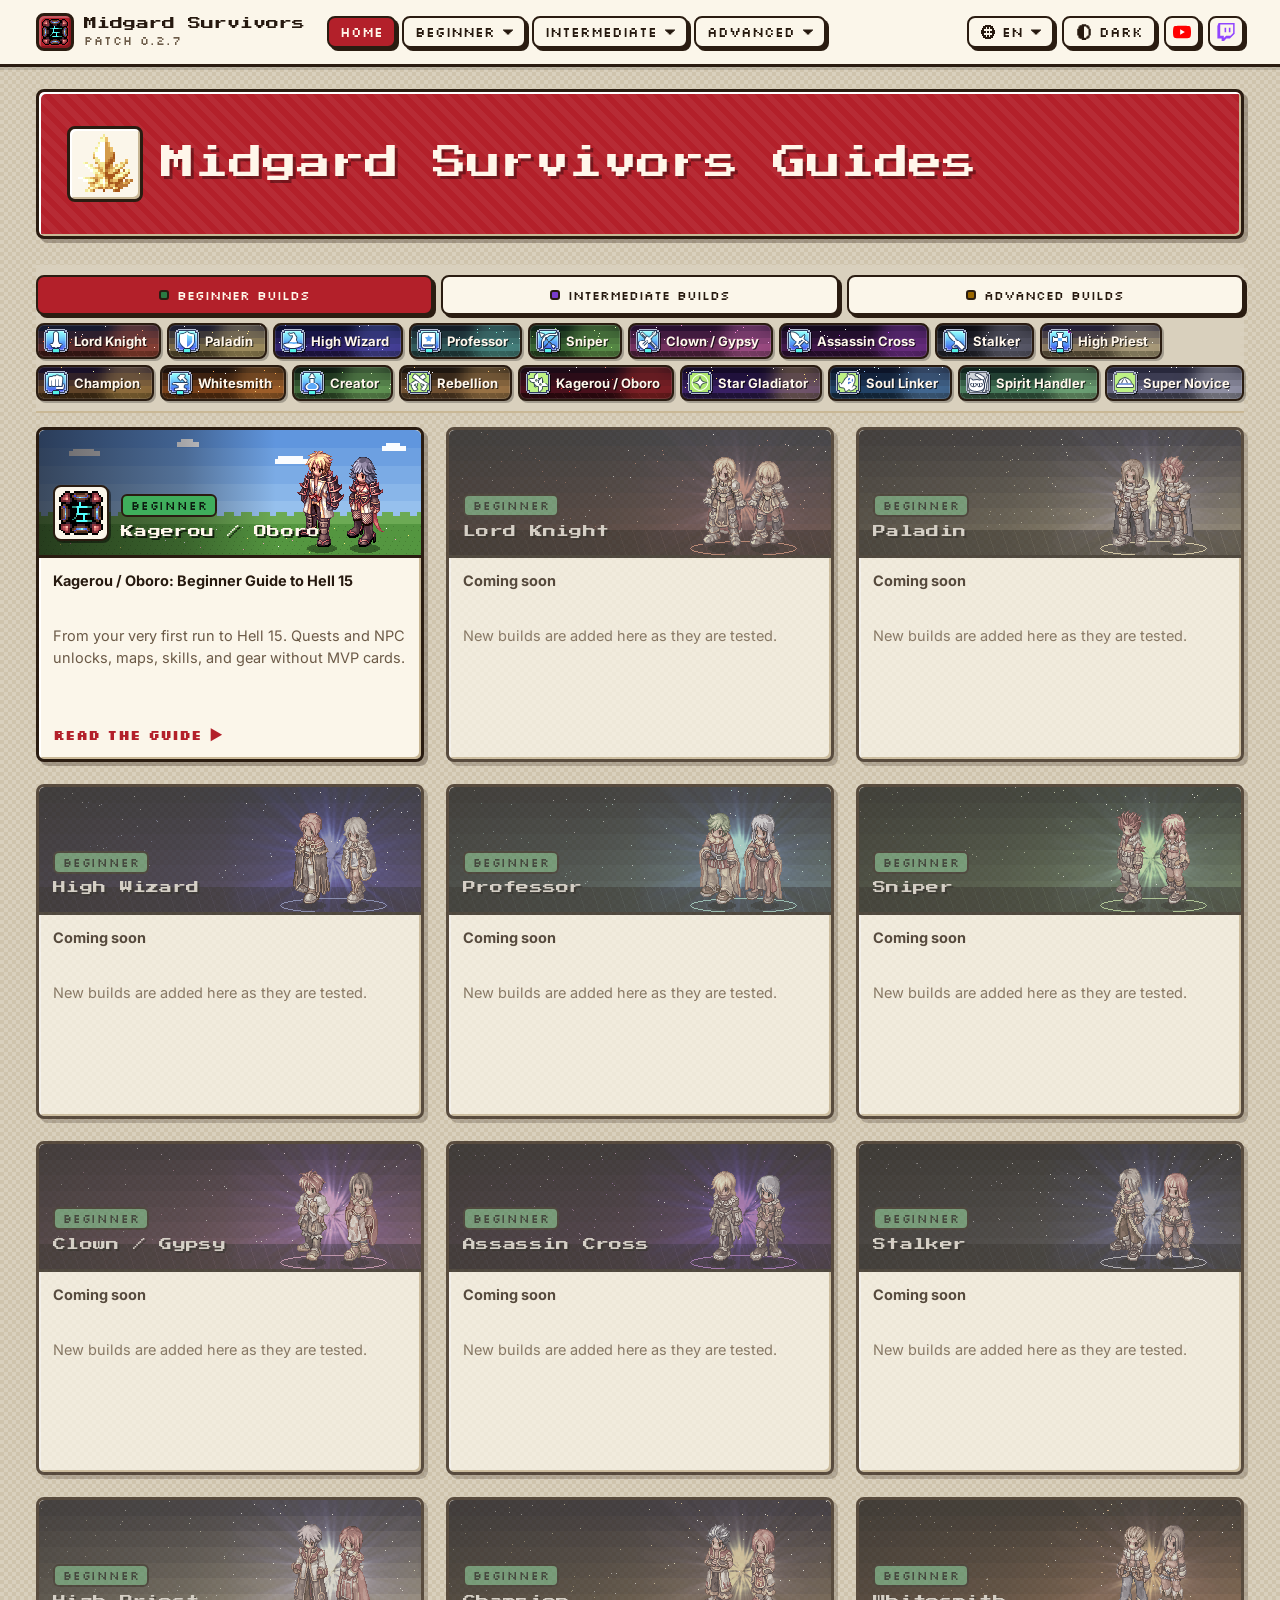
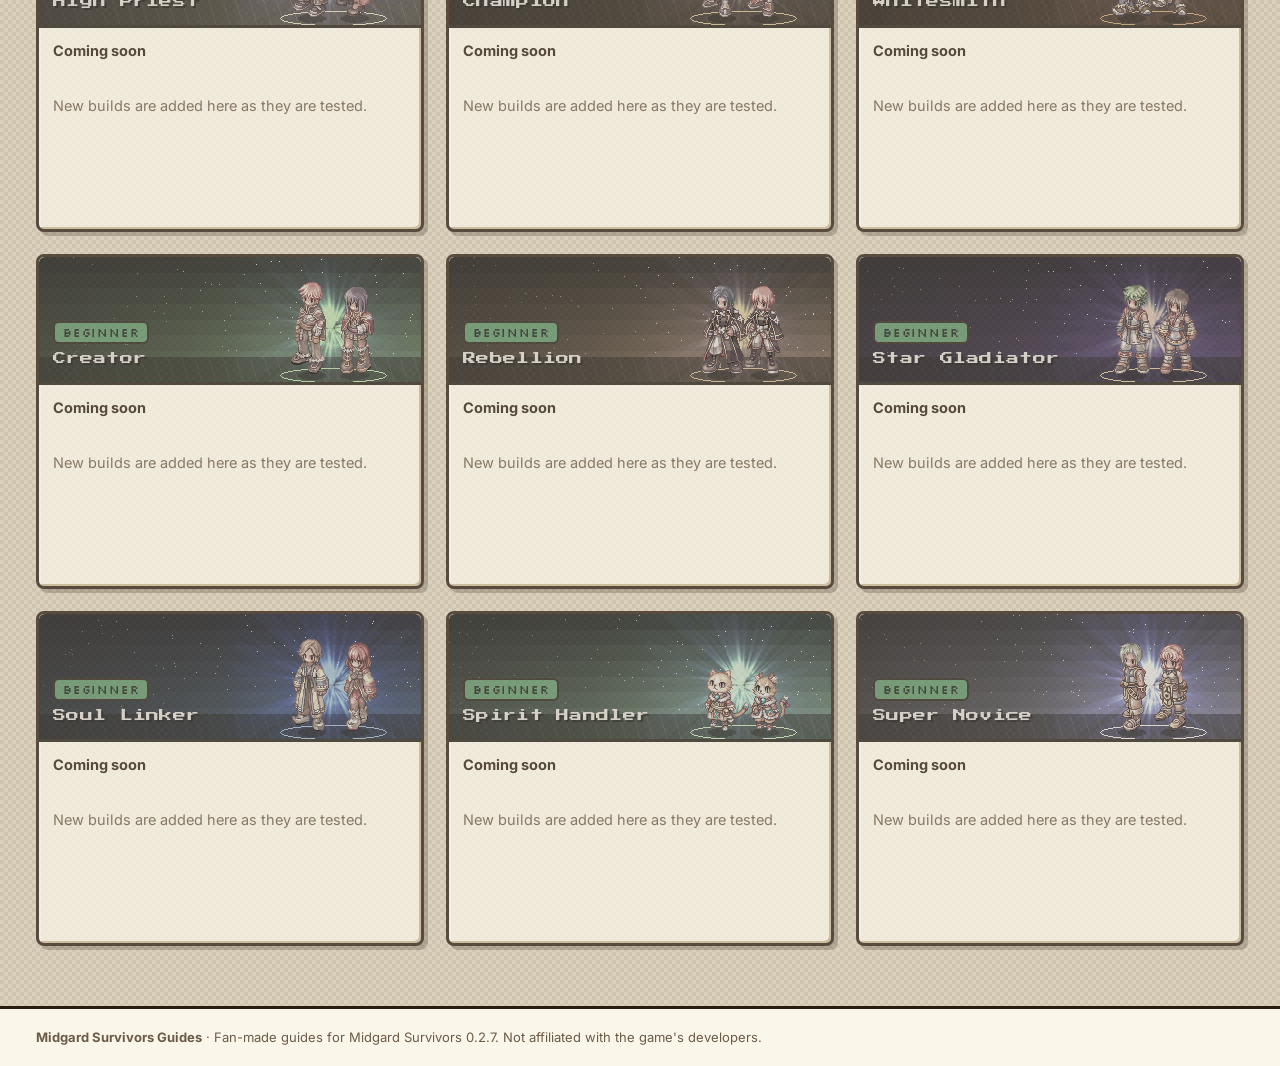
==== commit 03b30d1e: "Home: clickable class bar (game job icons on class-colour strips) that scrolls to the class card Co-" ====
--- a/index.html
+++ b/index.html
@@ -13,8 +13,8 @@
 <link rel="icon" type="image/png" href="favicon.png">
 <link rel="preconnect" href="https://fonts.googleapis.com"><link rel="preconnect" href="https://fonts.gstatic.com" crossorigin>
 <link rel="stylesheet" href="https://fonts.googleapis.com/css2?family=Inter:wght@400;600;700&family=Press+Start+2P&family=Silkscreen:wght@400;700&family=Noto+Sans+TC:wght@400;700&display=swap">
-<link rel="stylesheet" href="assets/site.css?v=922ee0dc">
-<link rel="stylesheet" href="assets/icons.css?v=922ee0dc">
+<link rel="stylesheet" href="assets/site.css?v=0567dc2d">
+<link rel="stylesheet" href="assets/icons.css?v=0567dc2d">
 <script>try{var d=document.documentElement;if(localStorage.getItem("theme")==="dark")d.classList.add("dark");var q=(location.search.match(/[?&]lang=(en|pt|es|zh)/)||[])[1],l=q||localStorage.getItem("lang");if(!l){var n=(navigator.language||"en").toLowerCase();l=n.indexOf("pt")===0?"pt":n.indexOf("es")===0?"es":n.indexOf("zh")===0?"zh":"en"}d.setAttribute("data-ui",l)}catch(e){}</script>
 </head>
 <body>
@@ -33,11 +33,11 @@
 <div class="mpanel"><nav class="mainnav" aria-label="Builds"><a class="btn navlink" href="" aria-current="page"><span class="tx" data-t="en" lang="en">Home</span><span class="tx" data-t="pt" lang="pt-BR">Início</span><span class="tx" data-t="es" lang="es">Inicio</span><span class="tx" data-t="zh" lang="zh-Hant">首頁</span></a><div class="dd"><button class="btn" type="button" aria-expanded="false" aria-haspopup="true"><span class="tx" data-t="en" lang="en">Beginner</span><span class="tx" data-t="pt" lang="pt-BR">Iniciante</span><span class="tx" data-t="es" lang="es">Principiante</span><span class="tx" data-t="zh" lang="zh-Hant">新手</span><svg class="caret" viewBox="0 0 8 8" aria-hidden="true"><path fill="currentColor" d="M0 2h8v1H7v1H6v1H5v1H3V5H2V4H1V3H0z"/></svg></button><div class="dd-menu" role="menu"><a class="dd-item" role="menuitem" href="kagerou/beginner/"><i class="ico i-skill_left_hand_mastery"></i><span><small>Kagerou / Oboro</small><b><span class="tx" data-t="en" lang="en">Kagerou / Oboro: Beginner Guide to Hell 15</span><span class="tx" data-t="pt" lang="pt-BR">Kagerou / Oboro: Guia do Iniciante até o Hell 15</span><span class="tx" data-t="es" lang="es">Kagerou / Oboro: Guía de principiante hasta Hell 15</span><span class="tx" data-t="zh" lang="zh-Hant">Kagerou / Oboro：新手到 Hell 15 攻略</span></b></span></a></div></div><div class="dd"><button class="btn" type="button" aria-expanded="false" aria-haspopup="true"><span class="tx" data-t="en" lang="en">Intermediate</span><span class="tx" data-t="pt" lang="pt-BR">Intermediário</span><span class="tx" data-t="es" lang="es">Intermedio</span><span class="tx" data-t="zh" lang="zh-Hant">中階</span><svg class="caret" viewBox="0 0 8 8" aria-hidden="true"><path fill="currentColor" d="M0 2h8v1H7v1H6v1H5v1H3V5H2V4H1V3H0z"/></svg></button><div class="dd-menu" role="menu"><a class="dd-item" role="menuitem" href="kagerou/intermediate/"><i class="ico i-item_venom_knife"></i><span><small>Kagerou / Oboro</small><b><span class="tx" data-t="en" lang="en">Kagerou Bleed: Intermediate (Hell 15)</span><span class="tx" data-t="pt" lang="pt-BR">Kagerou Sangramento: Intermediário (Hell 15)</span><span class="tx" data-t="es" lang="es">Kagerou Sangrado: Intermedio (Hell 15)</span><span class="tx" data-t="zh" lang="zh-Hant">Kagerou 流血：中階（Hell 15）</span></b></span></a></div></div><div class="dd"><button class="btn" type="button" aria-expanded="false" aria-haspopup="true"><span class="tx" data-t="en" lang="en">Advanced</span><span class="tx" data-t="pt" lang="pt-BR">Avançado</span><span class="tx" data-t="es" lang="es">Avanzado</span><span class="tx" data-t="zh" lang="zh-Hant">進階</span><svg class="caret" viewBox="0 0 8 8" aria-hidden="true"><path fill="currentColor" d="M0 2h8v1H7v1H6v1H5v1H3V5H2V4H1V3H0z"/></svg></button><div class="dd-menu" role="menu"><a class="dd-item" role="menuitem" href="kagerou/advanced/"><i class="ico i-pact_blood"></i><span><small>Kagerou / Oboro</small><b><span class="tx" data-t="en" lang="en">Kagerou Bleed Build: Advanced and Expensive</span><span class="tx" data-t="pt" lang="pt-BR">Kagerou: Build de Sangramento (Avançada)</span><span class="tx" data-t="es" lang="es">Kagerou: Build de Sangrado (Avanzada)</span><span class="tx" data-t="zh" lang="zh-Hant">Kagerou 流血流派：進階高成本</span></b></span></a><a class="dd-item" role="menuitem" href="champion/advanced/"><i class="ico i-skill_heal"></i><span><small>Champion</small><b><span class="tx" data-t="en" lang="en">Quadrille Champion: Heal Proc Build for the Emperium</span><span class="tx" data-t="pt" lang="pt-BR">Quadrille Champion: Build de Heal por Procs para o Emperium</span><span class="tx" data-t="es" lang="es">Quadrille Champion: Build de Heal por Procs para el Emperium</span><span class="tx" data-t="zh" lang="zh-Hant">Quadrille Champion：Emperium 治療觸發流派</span></b></span></a></div></div></nav><div class="mrow"><div class="langs"><div class="dd lang-dd"><button class="btn" type="button" aria-expanded="false" aria-haspopup="true" aria-label="Language"><svg viewBox="0 0 16 16" aria-hidden="true"><path fill="currentColor" d="M5 1h6v1h2v2h1v2h1v4h-1v2h-1v2h-2v1H5v-1H3v-2H2v-2H1V6h1V4h1V2h2zm1 2v2H4v2h2v2H4v2h2v2h1v-2h2v2h1v-2h2V9h-2V7h2V5h-2V3H9v2H7V3zm1 4h2v2H7z"/></svg><span class="tx" data-t="en">EN</span><span class="tx" data-t="pt">PT</span><span class="tx" data-t="es">ES</span><span class="tx" data-t="zh">繁中</span><svg class="caret" viewBox="0 0 8 8" aria-hidden="true"><path fill="currentColor" d="M0 2h8v1H7v1H6v1H5v1H3V5H2V4H1V3H0z"/></svg></button><div class="dd-menu" role="menu"><button class="dd-item lang-item" type="button" role="menuitemradio" data-l="en" aria-pressed="false" onclick="setLang('en')"><span class="code">EN</span><b lang="en">English</b></button><button class="dd-item lang-item" type="button" role="menuitemradio" data-l="pt" aria-pressed="false" onclick="setLang('pt')"><span class="code">PT</span><b lang="pt-BR">Português</b></button><button class="dd-item lang-item" type="button" role="menuitemradio" data-l="es" aria-pressed="false" onclick="setLang('es')"><span class="code">ES</span><b lang="es">Español</b></button><button class="dd-item lang-item" type="button" role="menuitemradio" data-l="zh" aria-pressed="false" onclick="setLang('zh')"><span class="code">繁中</span><b lang="zh-Hant">繁體中文</b></button></div></div></div><div class="social"><a class="btn icon" href="https://www.youtube.com/@furinguito" target="_blank" rel="noopener" aria-label="YouTube" title="YouTube: furinguito"><svg viewBox="0 0 24 24" aria-hidden="true"><path fill="#FF0000" d="M23.5 6.2a3 3 0 0 0-2.1-2.1C19.5 3.6 12 3.6 12 3.6s-7.5 0-9.4.5A3 3 0 0 0 .5 6.2 31 31 0 0 0 0 12a31 31 0 0 0 .5 5.8 3 3 0 0 0 2.1 2.1c1.9.5 9.4.5 9.4.5s7.5 0 9.4-.5a3 3 0 0 0 2.1-2.1A31 31 0 0 0 24 12a31 31 0 0 0-.5-5.8z"/><path fill="#fff" d="M9.6 15.6 15.8 12 9.6 8.4z"/></svg></a><a class="btn icon" href="https://www.twitch.tv/furinguito" target="_blank" rel="noopener" aria-label="Twitch" title="Twitch: furinguito"><svg viewBox="0 0 24 24" aria-hidden="true"><path fill="#9146FF" d="M2.1 0 .5 4.1v16.6h5.7V24h3.2l3.1-3.3h4.7l6.3-6.3V0H2.1zm19.4 13.4-3.6 3.6h-5.7l-3.1 3.1V17H4.3V2.1h17.2v11.3z"/><path fill="#9146FF" d="M17.9 6.2h-2.1v6.2h2.1V6.2zm-5.7 0h-2.1v6.2h2.1V6.2z"/></svg></a></div></div></div>
 </header>
 <main id="main" class="wrap">
-<header class="hero home-hero"><i class="ico heroic i-ui_gem_emperium"></i><div><h1>Midgard Survivors Guides</h1></div></header><div class="lvtabs" role="tablist" aria-label="Difficulty"><button class="btn lvtab" type="button" role="tab" data-lv="beginner" aria-selected="false" aria-controls="lv-beginner"><span class="dotlv lv-beginner"></span><span class="tx" data-t="en" lang="en">Beginner Builds</span><span class="tx" data-t="pt" lang="pt-BR">Builds Iniciantes</span><span class="tx" data-t="es" lang="es">Builds de Principiante</span><span class="tx" data-t="zh" lang="zh-Hant">新手流派</span></button><button class="btn lvtab" type="button" role="tab" data-lv="intermediate" aria-selected="false" aria-controls="lv-intermediate"><span class="dotlv lv-intermediate"></span><span class="tx" data-t="en" lang="en">Intermediate Builds</span><span class="tx" data-t="pt" lang="pt-BR">Builds Intermediárias</span><span class="tx" data-t="es" lang="es">Builds Intermedias</span><span class="tx" data-t="zh" lang="zh-Hant">中階流派</span></button><button class="btn lvtab" type="button" role="tab" data-lv="advanced" aria-selected="false" aria-controls="lv-advanced"><span class="dotlv lv-advanced"></span><span class="tx" data-t="en" lang="en">Advanced Builds</span><span class="tx" data-t="pt" lang="pt-BR">Builds Avançadas</span><span class="tx" data-t="es" lang="es">Builds Avanzadas</span><span class="tx" data-t="zh" lang="zh-Hant">進階流派</span></button></div><div class="lvpanel" id="lv-beginner" role="tabpanel" data-lv="beginner"><div class="clsgrid"><a class="card" href="kagerou/beginner/"><div class="top banner" style="background-image:linear-gradient(90deg,rgba(10,6,8,.62) 0%,rgba(10,6,8,.35) 38%,rgba(10,6,8,0) 62%),url(assets/banners/kagerou-beginner.png)"><i class="ico i-skill_left_hand_mastery"></i><div><span class="tag lv-beginner"><span class="tx" data-t="en" lang="en">Beginner</span><span class="tx" data-t="pt" lang="pt-BR">Iniciante</span><span class="tx" data-t="es" lang="es">Principiante</span><span class="tx" data-t="zh" lang="zh-Hant">新手</span></span><h3>Kagerou / Oboro</h3></div></div><div class="body"><p><b><span class="tx" data-t="en" lang="en">Kagerou / Oboro: Beginner Guide to Hell 15</span><span class="tx" data-t="pt" lang="pt-BR">Kagerou / Oboro: Guia do Iniciante até o Hell 15</span><span class="tx" data-t="es" lang="es">Kagerou / Oboro: Guía de principiante hasta Hell 15</span><span class="tx" data-t="zh" lang="zh-Hant">Kagerou / Oboro：新手到 Hell 15 攻略</span></b></p><p class="muted"><span class="tx" data-t="en" lang="en">From your very first run to Hell 15. Quests and NPC unlocks, maps, skills, and gear without MVP cards.</span><span class="tx" data-t="pt" lang="pt-BR">Da primeira run até o Hell 15. Quests e NPCs, mapas, skills e equipamento sem cartas de MVP.</span><span class="tx" data-t="es" lang="es">Desde tu primera partida hasta Hell 15. Misiones y NPC, mapas, habilidades y equipo sin cartas de MVP.</span><span class="tx" data-t="zh" lang="zh-Hant">從第一場到 Hell 15。任務與 NPC 解鎖、地圖、技能，以及不用 MVP 卡片的裝備。</span></p><span class="go"><span class="tx" data-t="en" lang="en">Read the guide ▶</span><span class="tx" data-t="pt" lang="pt-BR">Ler o guia ▶</span><span class="tx" data-t="es" lang="es">Leer la guía ▶</span><span class="tx" data-t="zh" lang="zh-Hant">閱讀攻略 ▶</span></span></div></a><div class="card soon"><div class="top banner" style="background-image:linear-gradient(90deg,rgba(10,6,8,.62) 0%,rgba(10,6,8,.35) 38%,rgba(10,6,8,0) 62%),url(assets/banners/class-lord_knight.png)"><div><span class="tag lv-beginner"><span class="tx" data-t="en" lang="en">Beginner</span><span class="tx" data-t="pt" lang="pt-BR">Iniciante</span><span class="tx" data-t="es" lang="es">Principiante</span><span class="tx" data-t="zh" lang="zh-Hant">新手</span></span><h3>Lord Knight</h3></div></div><div class="body"><p><b><span class="tx" data-t="en" lang="en">Coming soon</span><span class="tx" data-t="pt" lang="pt-BR">Em breve</span><span class="tx" data-t="es" lang="es">Próximamente</span><span class="tx" data-t="zh" lang="zh-Hant">即將推出</span></b></p><p class="muted"><span class="tx" data-t="en" lang="en">New builds are added here as they are tested.</span><span class="tx" data-t="pt" lang="pt-BR">Novas builds entram aqui conforme forem testadas.</span><span class="tx" data-t="es" lang="es">Las builds nuevas se agregan aquí a medida que se prueban.</span><span class="tx" data-t="zh" lang="zh-Hant">新流派測試完成後會加到這裡。</span></p><span class="go" aria-hidden="true"></span></div></div><div class="card soon"><div class="top banner" style="background-image:linear-gradient(90deg,rgba(10,6,8,.62) 0%,rgba(10,6,8,.35) 38%,rgba(10,6,8,0) 62%),url(assets/banners/class-paladin.png)"><div><span class="tag lv-beginner"><span class="tx" data-t="en" lang="en">Beginner</span><span class="tx" data-t="pt" lang="pt-BR">Iniciante</span><span class="tx" data-t="es" lang="es">Principiante</span><span class="tx" data-t="zh" lang="zh-Hant">新手</span></span><h3>Paladin</h3></div></div><div class="body"><p><b><span class="tx" data-t="en" lang="en">Coming soon</span><span class="tx" data-t="pt" lang="pt-BR">Em breve</span><span class="tx" data-t="es" lang="es">Próximamente</span><span class="tx" data-t="zh" lang="zh-Hant">即將推出</span></b></p><p class="muted"><span class="tx" data-t="en" lang="en">New builds are added here as they are tested.</span><span class="tx" data-t="pt" lang="pt-BR">Novas builds entram aqui conforme forem testadas.</span><span class="tx" data-t="es" lang="es">Las builds nuevas se agregan aquí a medida que se prueban.</span><span class="tx" data-t="zh" lang="zh-Hant">新流派測試完成後會加到這裡。</span></p><span class="go" aria-hidden="true"></span></div></div><div class="card soon"><div class="top banner" style="background-image:linear-gradient(90deg,rgba(10,6,8,.62) 0%,rgba(10,6,8,.35) 38%,rgba(10,6,8,0) 62%),url(assets/banners/class-high_wizard.png)"><div><span class="tag lv-beginner"><span class="tx" data-t="en" lang="en">Beginner</span><span class="tx" data-t="pt" lang="pt-BR">Iniciante</span><span class="tx" data-t="es" lang="es">Principiante</span><span class="tx" data-t="zh" lang="zh-Hant">新手</span></span><h3>High Wizard</h3></div></div><div class="body"><p><b><span class="tx" data-t="en" lang="en">Coming soon</span><span class="tx" data-t="pt" lang="pt-BR">Em breve</span><span class="tx" data-t="es" lang="es">Próximamente</span><span class="tx" data-t="zh" lang="zh-Hant">即將推出</span></b></p><p class="muted"><span class="tx" data-t="en" lang="en">New builds are added here as they are tested.</span><span class="tx" data-t="pt" lang="pt-BR">Novas builds entram aqui conforme forem testadas.</span><span class="tx" data-t="es" lang="es">Las builds nuevas se agregan aquí a medida que se prueban.</span><span class="tx" data-t="zh" lang="zh-Hant">新流派測試完成後會加到這裡。</span></p><span class="go" aria-hidden="true"></span></div></div><div class="card soon"><div class="top banner" style="background-image:linear-gradient(90deg,rgba(10,6,8,.62) 0%,rgba(10,6,8,.35) 38%,rgba(10,6,8,0) 62%),url(assets/banners/class-professor.png)"><div><span class="tag lv-beginner"><span class="tx" data-t="en" lang="en">Beginner</span><span class="tx" data-t="pt" lang="pt-BR">Iniciante</span><span class="tx" data-t="es" lang="es">Principiante</span><span class="tx" data-t="zh" lang="zh-Hant">新手</span></span><h3>Professor</h3></div></div><div class="body"><p><b><span class="tx" data-t="en" lang="en">Coming soon</span><span class="tx" data-t="pt" lang="pt-BR">Em breve</span><span class="tx" data-t="es" lang="es">Próximamente</span><span class="tx" data-t="zh" lang="zh-Hant">即將推出</span></b></p><p class="muted"><span class="tx" data-t="en" lang="en">New builds are added here as they are tested.</span><span class="tx" data-t="pt" lang="pt-BR">Novas builds entram aqui conforme forem testadas.</span><span class="tx" data-t="es" lang="es">Las builds nuevas se agregan aquí a medida que se prueban.</span><span class="tx" data-t="zh" lang="zh-Hant">新流派測試完成後會加到這裡。</span></p><span class="go" aria-hidden="true"></span></div></div><div class="card soon"><div class="top banner" style="background-image:linear-gradient(90deg,rgba(10,6,8,.62) 0%,rgba(10,6,8,.35) 38%,rgba(10,6,8,0) 62%),url(assets/banners/class-sniper.png)"><div><span class="tag lv-beginner"><span class="tx" data-t="en" lang="en">Beginner</span><span class="tx" data-t="pt" lang="pt-BR">Iniciante</span><span class="tx" data-t="es" lang="es">Principiante</span><span class="tx" data-t="zh" lang="zh-Hant">新手</span></span><h3>Sniper</h3></div></div><div class="body"><p><b><span class="tx" data-t="en" lang="en">Coming soon</span><span class="tx" data-t="pt" lang="pt-BR">Em breve</span><span class="tx" data-t="es" lang="es">Próximamente</span><span class="tx" data-t="zh" lang="zh-Hant">即將推出</span></b></p><p class="muted"><span class="tx" data-t="en" lang="en">New builds are added here as they are tested.</span><span class="tx" data-t="pt" lang="pt-BR">Novas builds entram aqui conforme forem testadas.</span><span class="tx" data-t="es" lang="es">Las builds nuevas se agregan aquí a medida que se prueban.</span><span class="tx" data-t="zh" lang="zh-Hant">新流派測試完成後會加到這裡。</span></p><span class="go" aria-hidden="true"></span></div></div><div class="card soon"><div class="top banner" style="background-image:linear-gradient(90deg,rgba(10,6,8,.62) 0%,rgba(10,6,8,.35) 38%,rgba(10,6,8,0) 62%),url(assets/banners/class-clown.png)"><div><span class="tag lv-beginner"><span class="tx" data-t="en" lang="en">Beginner</span><span class="tx" data-t="pt" lang="pt-BR">Iniciante</span><span class="tx" data-t="es" lang="es">Principiante</span><span class="tx" data-t="zh" lang="zh-Hant">新手</span></span><h3>Clown / Gypsy</h3></div></div><div class="body"><p><b><span class="tx" data-t="en" lang="en">Coming soon</span><span class="tx" data-t="pt" lang="pt-BR">Em breve</span><span class="tx" data-t="es" lang="es">Próximamente</span><span class="tx" data-t="zh" lang="zh-Hant">即將推出</span></b></p><p class="muted"><span class="tx" data-t="en" lang="en">New builds are added here as they are tested.</span><span class="tx" data-t="pt" lang="pt-BR">Novas builds entram aqui conforme forem testadas.</span><span class="tx" data-t="es" lang="es">Las builds nuevas se agregan aquí a medida que se prueban.</span><span class="tx" data-t="zh" lang="zh-Hant">新流派測試完成後會加到這裡。</span></p><span class="go" aria-hidden="true"></span></div></div><div class="card soon"><div class="top banner" style="background-image:linear-gradient(90deg,rgba(10,6,8,.62) 0%,rgba(10,6,8,.35) 38%,rgba(10,6,8,0) 62%),url(assets/banners/class-assassin_cross.png)"><div><span class="tag lv-beginner"><span class="tx" data-t="en" lang="en">Beginner</span><span class="tx" data-t="pt" lang="pt-BR">Iniciante</span><span class="tx" data-t="es" lang="es">Principiante</span><span class="tx" data-t="zh" lang="zh-Hant">新手</span></span><h3>Assassin Cross</h3></div></div><div class="body"><p><b><span class="tx" data-t="en" lang="en">Coming soon</span><span class="tx" data-t="pt" lang="pt-BR">Em breve</span><span class="tx" data-t="es" lang="es">Próximamente</span><span class="tx" data-t="zh" lang="zh-Hant">即將推出</span></b></p><p class="muted"><span class="tx" data-t="en" lang="en">New builds are added here as they are tested.</span><span class="tx" data-t="pt" lang="pt-BR">Novas builds entram aqui conforme forem testadas.</span><span class="tx" data-t="es" lang="es">Las builds nuevas se agregan aquí a medida que se prueban.</span><span class="tx" data-t="zh" lang="zh-Hant">新流派測試完成後會加到這裡。</span></p><span class="go" aria-hidden="true"></span></div></div><div class="card soon"><div class="top banner" style="background-image:linear-gradient(90deg,rgba(10,6,8,.62) 0%,rgba(10,6,8,.35) 38%,rgba(10,6,8,0) 62%),url(assets/banners/class-stalker.png)"><div><span class="tag lv-beginner"><span class="tx" data-t="en" lang="en">Beginner</span><span class="tx" data-t="pt" lang="pt-BR">Iniciante</span><span class="tx" data-t="es" lang="es">Principiante</span><span class="tx" data-t="zh" lang="zh-Hant">新手</span></span><h3>Stalker</h3></div></div><div class="body"><p><b><span class="tx" data-t="en" lang="en">Coming soon</span><span class="tx" data-t="pt" lang="pt-BR">Em breve</span><span class="tx" data-t="es" lang="es">Próximamente</span><span class="tx" data-t="zh" lang="zh-Hant">即將推出</span></b></p><p class="muted"><span class="tx" data-t="en" lang="en">New builds are added here as they are tested.</span><span class="tx" data-t="pt" lang="pt-BR">Novas builds entram aqui conforme forem testadas.</span><span class="tx" data-t="es" lang="es">Las builds nuevas se agregan aquí a medida que se prueban.</span><span class="tx" data-t="zh" lang="zh-Hant">新流派測試完成後會加到這裡。</span></p><span class="go" aria-hidden="true"></span></div></div><div class="card soon"><div class="top banner" style="background-image:linear-gradient(90deg,rgba(10,6,8,.62) 0%,rgba(10,6,8,.35) 38%,rgba(10,6,8,0) 62%),url(assets/banners/class-high_priest.png)"><div><span class="tag lv-beginner"><span class="tx" data-t="en" lang="en">Beginner</span><span class="tx" data-t="pt" lang="pt-BR">Iniciante</span><span class="tx" data-t="es" lang="es">Principiante</span><span class="tx" data-t="zh" lang="zh-Hant">新手</span></span><h3>High Priest</h3></div></div><div class="body"><p><b><span class="tx" data-t="en" lang="en">Coming soon</span><span class="tx" data-t="pt" lang="pt-BR">Em breve</span><span class="tx" data-t="es" lang="es">Próximamente</span><span class="tx" data-t="zh" lang="zh-Hant">即將推出</span></b></p><p class="muted"><span class="tx" data-t="en" lang="en">New builds are added here as they are tested.</span><span class="tx" data-t="pt" lang="pt-BR">Novas builds entram aqui conforme forem testadas.</span><span class="tx" data-t="es" lang="es">Las builds nuevas se agregan aquí a medida que se prueban.</span><span class="tx" data-t="zh" lang="zh-Hant">新流派測試完成後會加到這裡。</span></p><span class="go" aria-hidden="true"></span></div></div><div class="card soon"><div class="top banner" style="background-image:linear-gradient(90deg,rgba(10,6,8,.62) 0%,rgba(10,6,8,.35) 38%,rgba(10,6,8,0) 62%),url(assets/banners/class-champion.png)"><div><span class="tag lv-beginner"><span class="tx" data-t="en" lang="en">Beginner</span><span class="tx" data-t="pt" lang="pt-BR">Iniciante</span><span class="tx" data-t="es" lang="es">Principiante</span><span class="tx" data-t="zh" lang="zh-Hant">新手</span></span><h3>Champion</h3></div></div><div class="body"><p><b><span class="tx" data-t="en" lang="en">Coming soon</span><span class="tx" data-t="pt" lang="pt-BR">Em breve</span><span class="tx" data-t="es" lang="es">Próximamente</span><span class="tx" data-t="zh" lang="zh-Hant">即將推出</span></b></p><p class="muted"><span class="tx" data-t="en" lang="en">New builds are added here as they are tested.</span><span class="tx" data-t="pt" lang="pt-BR">Novas builds entram aqui conforme forem testadas.</span><span class="tx" data-t="es" lang="es">Las builds nuevas se agregan aquí a medida que se prueban.</span><span class="tx" data-t="zh" lang="zh-Hant">新流派測試完成後會加到這裡。</span></p><span class="go" aria-hidden="true"></span></div></div><div class="card soon"><div class="top banner" style="background-image:linear-gradient(90deg,rgba(10,6,8,.62) 0%,rgba(10,6,8,.35) 38%,rgba(10,6,8,0) 62%),url(assets/banners/class-whitesmith.png)"><div><span class="tag lv-beginner"><span class="tx" data-t="en" lang="en">Beginner</span><span class="tx" data-t="pt" lang="pt-BR">Iniciante</span><span class="tx" data-t="es" lang="es">Principiante</span><span class="tx" data-t="zh" lang="zh-Hant">新手</span></span><h3>Whitesmith</h3></div></div><div class="body"><p><b><span class="tx" data-t="en" lang="en">Coming soon</span><span class="tx" data-t="pt" lang="pt-BR">Em breve</span><span class="tx" data-t="es" lang="es">Próximamente</span><span class="tx" data-t="zh" lang="zh-Hant">即將推出</span></b></p><p class="muted"><span class="tx" data-t="en" lang="en">New builds are added here as they are tested.</span><span class="tx" data-t="pt" lang="pt-BR">Novas builds entram aqui conforme forem testadas.</span><span class="tx" data-t="es" lang="es">Las builds nuevas se agregan aquí a medida que se prueban.</span><span class="tx" data-t="zh" lang="zh-Hant">新流派測試完成後會加到這裡。</span></p><span class="go" aria-hidden="true"></span></div></div><div class="card soon"><div class="top banner" style="background-image:linear-gradient(90deg,rgba(10,6,8,.62) 0%,rgba(10,6,8,.35) 38%,rgba(10,6,8,0) 62%),url(assets/banners/class-creator.png)"><div><span class="tag lv-beginner"><span class="tx" data-t="en" lang="en">Beginner</span><span class="tx" data-t="pt" lang="pt-BR">Iniciante</span><span class="tx" data-t="es" lang="es">Principiante</span><span class="tx" data-t="zh" lang="zh-Hant">新手</span></span><h3>Creator</h3></div></div><div class="body"><p><b><span class="tx" data-t="en" lang="en">Coming soon</span><span class="tx" data-t="pt" lang="pt-BR">Em breve</span><span class="tx" data-t="es" lang="es">Próximamente</span><span class="tx" data-t="zh" lang="zh-Hant">即將推出</span></b></p><p class="muted"><span class="tx" data-t="en" lang="en">New builds are added here as they are tested.</span><span class="tx" data-t="pt" lang="pt-BR">Novas builds entram aqui conforme forem testadas.</span><span class="tx" data-t="es" lang="es">Las builds nuevas se agregan aquí a medida que se prueban.</span><span class="tx" data-t="zh" lang="zh-Hant">新流派測試完成後會加到這裡。</span></p><span class="go" aria-hidden="true"></span></div></div><div class="card soon"><div class="top banner" style="background-image:linear-gradient(90deg,rgba(10,6,8,.62) 0%,rgba(10,6,8,.35) 38%,rgba(10,6,8,0) 62%),url(assets/banners/class-rebellion.png)"><div><span class="tag lv-beginner"><span class="tx" data-t="en" lang="en">Beginner</span><span class="tx" data-t="pt" lang="pt-BR">Iniciante</span><span class="tx" data-t="es" lang="es">Principiante</span><span class="tx" data-t="zh" lang="zh-Hant">新手</span></span><h3>Rebellion</h3></div></div><div class="body"><p><b><span class="tx" data-t="en" lang="en">Coming soon</span><span class="tx" data-t="pt" lang="pt-BR">Em breve</span><span class="tx" data-t="es" lang="es">Próximamente</span><span class="tx" data-t="zh" lang="zh-Hant">即將推出</span></b></p><p class="muted"><span class="tx" data-t="en" lang="en">New builds are added here as they are tested.</span><span class="tx" data-t="pt" lang="pt-BR">Novas builds entram aqui conforme forem testadas.</span><span class="tx" data-t="es" lang="es">Las builds nuevas se agregan aquí a medida que se prueban.</span><span class="tx" data-t="zh" lang="zh-Hant">新流派測試完成後會加到這裡。</span></p><span class="go" aria-hidden="true"></span></div></div><div class="card soon"><div class="top banner" style="background-image:linear-gradient(90deg,rgba(10,6,8,.62) 0%,rgba(10,6,8,.35) 38%,rgba(10,6,8,0) 62%),url(assets/banners/class-star_gladiator.png)"><div><span class="tag lv-beginner"><span class="tx" data-t="en" lang="en">Beginner</span><span class="tx" data-t="pt" lang="pt-BR">Iniciante</span><span class="tx" data-t="es" lang="es">Principiante</span><span class="tx" data-t="zh" lang="zh-Hant">新手</span></span><h3>Star Gladiator</h3></div></div><div class="body"><p><b><span class="tx" data-t="en" lang="en">Coming soon</span><span class="tx" data-t="pt" lang="pt-BR">Em breve</span><span class="tx" data-t="es" lang="es">Próximamente</span><span class="tx" data-t="zh" lang="zh-Hant">即將推出</span></b></p><p class="muted"><span class="tx" data-t="en" lang="en">New builds are added here as they are tested.</span><span class="tx" data-t="pt" lang="pt-BR">Novas builds entram aqui conforme forem testadas.</span><span class="tx" data-t="es" lang="es">Las builds nuevas se agregan aquí a medida que se prueban.</span><span class="tx" data-t="zh" lang="zh-Hant">新流派測試完成後會加到這裡。</span></p><span class="go" aria-hidden="true"></span></div></div><div class="card soon"><div class="top banner" style="background-image:linear-gradient(90deg,rgba(10,6,8,.62) 0%,rgba(10,6,8,.35) 38%,rgba(10,6,8,0) 62%),url(assets/banners/class-soul_linker.png)"><div><span class="tag lv-beginner"><span class="tx" data-t="en" lang="en">Beginner</span><span class="tx" data-t="pt" lang="pt-BR">Iniciante</span><span class="tx" data-t="es" lang="es">Principiante</span><span class="tx" data-t="zh" lang="zh-Hant">新手</span></span><h3>Soul Linker</h3></div></div><div class="body"><p><b><span class="tx" data-t="en" lang="en">Coming soon</span><span class="tx" data-t="pt" lang="pt-BR">Em breve</span><span class="tx" data-t="es" lang="es">Próximamente</span><span class="tx" data-t="zh" lang="zh-Hant">即將推出</span></b></p><p class="muted"><span class="tx" data-t="en" lang="en">New builds are added here as they are tested.</span><span class="tx" data-t="pt" lang="pt-BR">Novas builds entram aqui conforme forem testadas.</span><span class="tx" data-t="es" lang="es">Las builds nuevas se agregan aquí a medida que se prueban.</span><span class="tx" data-t="zh" lang="zh-Hant">新流派測試完成後會加到這裡。</span></p><span class="go" aria-hidden="true"></span></div></div><div class="card soon"><div class="top banner" style="background-image:linear-gradient(90deg,rgba(10,6,8,.62) 0%,rgba(10,6,8,.35) 38%,rgba(10,6,8,0) 62%),url(assets/banners/class-spirit_handler.png)"><div><span class="tag lv-beginner"><span class="tx" data-t="en" lang="en">Beginner</span><span class="tx" data-t="pt" lang="pt-BR">Iniciante</span><span class="tx" data-t="es" lang="es">Principiante</span><span class="tx" data-t="zh" lang="zh-Hant">新手</span></span><h3>Spirit Handler</h3></div></div><div class="body"><p><b><span class="tx" data-t="en" lang="en">Coming soon</span><span class="tx" data-t="pt" lang="pt-BR">Em breve</span><span class="tx" data-t="es" lang="es">Próximamente</span><span class="tx" data-t="zh" lang="zh-Hant">即將推出</span></b></p><p class="muted"><span class="tx" data-t="en" lang="en">New builds are added here as they are tested.</span><span class="tx" data-t="pt" lang="pt-BR">Novas builds entram aqui conforme forem testadas.</span><span class="tx" data-t="es" lang="es">Las builds nuevas se agregan aquí a medida que se prueban.</span><span class="tx" data-t="zh" lang="zh-Hant">新流派測試完成後會加到這裡。</span></p><span class="go" aria-hidden="true"></span></div></div><div class="card soon"><div class="top banner" style="background-image:linear-gradient(90deg,rgba(10,6,8,.62) 0%,rgba(10,6,8,.35) 38%,rgba(10,6,8,0) 62%),url(assets/banners/class-super_novice.png)"><div><span class="tag lv-beginner"><span class="tx" data-t="en" lang="en">Beginner</span><span class="tx" data-t="pt" lang="pt-BR">Iniciante</span><span class="tx" data-t="es" lang="es">Principiante</span><span class="tx" data-t="zh" lang="zh-Hant">新手</span></span><h3>Super Novice</h3></div></div><div class="body"><p><b><span class="tx" data-t="en" lang="en">Coming soon</span><span class="tx" data-t="pt" lang="pt-BR">Em breve</span><span class="tx" data-t="es" lang="es">Próximamente</span><span class="tx" data-t="zh" lang="zh-Hant">即將推出</span></b></p><p class="muted"><span class="tx" data-t="en" lang="en">New builds are added here as they are tested.</span><span class="tx" data-t="pt" lang="pt-BR">Novas builds entram aqui conforme forem testadas.</span><span class="tx" data-t="es" lang="es">Las builds nuevas se agregan aquí a medida que se prueban.</span><span class="tx" data-t="zh" lang="zh-Hant">新流派測試完成後會加到這裡。</span></p><span class="go" aria-hidden="true"></span></div></div></div></div><div class="lvpanel" id="lv-intermediate" role="tabpanel" data-lv="intermediate"><div class="clsgrid"><a class="card" href="kagerou/intermediate/"><div class="top banner" style="background-image:linear-gradient(90deg,rgba(10,6,8,.62) 0%,rgba(10,6,8,.35) 38%,rgba(10,6,8,0) 62%),url(assets/banners/kagerou-intermediate.png)"><i class="ico i-item_venom_knife"></i><div><span class="tag lv-intermediate"><span class="tx" data-t="en" lang="en">Intermediate</span><span class="tx" data-t="pt" lang="pt-BR">Intermediário</span><span class="tx" data-t="es" lang="es">Intermedio</span><span class="tx" data-t="zh" lang="zh-Hant">中階</span></span><h3>Kagerou / Oboro</h3></div></div><div class="body"><p><b><span class="tx" data-t="en" lang="en">Kagerou Bleed: Intermediate (Hell 15)</span><span class="tx" data-t="pt" lang="pt-BR">Kagerou Sangramento: Intermediário (Hell 15)</span><span class="tx" data-t="es" lang="es">Kagerou Sangrado: Intermedio (Hell 15)</span><span class="tx" data-t="zh" lang="zh-Hant">Kagerou 流血：中階（Hell 15）</span></b></p><p class="muted"><span class="tx" data-t="en" lang="en">Clear Hell 15 first: a tester's run without full S grade or perfect Star Potential, with their gear and settings.</span><span class="tx" data-t="pt" lang="pt-BR">Feche o Hell 15 primeiro: a run de um tester sem tudo grade S nem Star Potential perfeito, com equipamento e configurações dele.</span><span class="tx" data-t="es" lang="es">Supera Hell 15 primero: la partida de un tester sin todo grado S ni Star Potential perfecto, con su equipo y ajustes.</span><span class="tx" data-t="zh" lang="zh-Hant">先打完 Hell 15：測試者未全 S 級、潛能隨機的通關，附裝備與設定。</span></p><span class="go"><span class="tx" data-t="en" lang="en">Read the guide ▶</span><span class="tx" data-t="pt" lang="pt-BR">Ler o guia ▶</span><span class="tx" data-t="es" lang="es">Leer la guía ▶</span><span class="tx" data-t="zh" lang="zh-Hant">閱讀攻略 ▶</span></span></div></a><div class="card soon"><div class="top banner" style="background-image:linear-gradient(90deg,rgba(10,6,8,.62) 0%,rgba(10,6,8,.35) 38%,rgba(10,6,8,0) 62%),url(assets/banners/class-lord_knight.png)"><div><span class="tag lv-intermediate"><span class="tx" data-t="en" lang="en">Intermediate</span><span class="tx" data-t="pt" lang="pt-BR">Intermediário</span><span class="tx" data-t="es" lang="es">Intermedio</span><span class="tx" data-t="zh" lang="zh-Hant">中階</span></span><h3>Lord Knight</h3></div></div><div class="body"><p><b><span class="tx" data-t="en" lang="en">Coming soon</span><span class="tx" data-t="pt" lang="pt-BR">Em breve</span><span class="tx" data-t="es" lang="es">Próximamente</span><span class="tx" data-t="zh" lang="zh-Hant">即將推出</span></b></p><p class="muted"><span class="tx" data-t="en" lang="en">New builds are added here as they are tested.</span><span class="tx" data-t="pt" lang="pt-BR">Novas builds entram aqui conforme forem testadas.</span><span class="tx" data-t="es" lang="es">Las builds nuevas se agregan aquí a medida que se prueban.</span><span class="tx" data-t="zh" lang="zh-Hant">新流派測試完成後會加到這裡。</span></p><span class="go" aria-hidden="true"></span></div></div><div class="card soon"><div class="top banner" style="background-image:linear-gradient(90deg,rgba(10,6,8,.62) 0%,rgba(10,6,8,.35) 38%,rgba(10,6,8,0) 62%),url(assets/banners/class-paladin.png)"><div><span class="tag lv-intermediate"><span class="tx" data-t="en" lang="en">Intermediate</span><span class="tx" data-t="pt" lang="pt-BR">Intermediário</span><span class="tx" data-t="es" lang="es">Intermedio</span><span class="tx" data-t="zh" lang="zh-Hant">中階</span></span><h3>Paladin</h3></div></div><div class="body"><p><b><span class="tx" data-t="en" lang="en">Coming soon</span><span class="tx" data-t="pt" lang="pt-BR">Em breve</span><span class="tx" data-t="es" lang="es">Próximamente</span><span class="tx" data-t="zh" lang="zh-Hant">即將推出</span></b></p><p class="muted"><span class="tx" data-t="en" lang="en">New builds are added here as they are tested.</span><span class="tx" data-t="pt" lang="pt-BR">Novas builds entram aqui conforme forem testadas.</span><span class="tx" data-t="es" lang="es">Las builds nuevas se agregan aquí a medida que se prueban.</span><span class="tx" data-t="zh" lang="zh-Hant">新流派測試完成後會加到這裡。</span></p><span class="go" aria-hidden="true"></span></div></div><div class="card soon"><div class="top banner" style="background-image:linear-gradient(90deg,rgba(10,6,8,.62) 0%,rgba(10,6,8,.35) 38%,rgba(10,6,8,0) 62%),url(assets/banners/class-high_wizard.png)"><div><span class="tag lv-intermediate"><span class="tx" data-t="en" lang="en">Intermediate</span><span class="tx" data-t="pt" lang="pt-BR">Intermediário</span><span class="tx" data-t="es" lang="es">Intermedio</span><span class="tx" data-t="zh" lang="zh-Hant">中階</span></span><h3>High Wizard</h3></div></div><div class="body"><p><b><span class="tx" data-t="en" lang="en">Coming soon</span><span class="tx" data-t="pt" lang="pt-BR">Em breve</span><span class="tx" data-t="es" lang="es">Próximamente</span><span class="tx" data-t="zh" lang="zh-Hant">即將推出</span></b></p><p class="muted"><span class="tx" data-t="en" lang="en">New builds are added here as they are tested.</span><span class="tx" data-t="pt" lang="pt-BR">Novas builds entram aqui conforme forem testadas.</span><span class="tx" data-t="es" lang="es">Las builds nuevas se agregan aquí a medida que se prueban.</span><span class="tx" data-t="zh" lang="zh-Hant">新流派測試完成後會加到這裡。</span></p><span class="go" aria-hidden="true"></span></div></div><div class="card soon"><div class="top banner" style="background-image:linear-gradient(90deg,rgba(10,6,8,.62) 0%,rgba(10,6,8,.35) 38%,rgba(10,6,8,0) 62%),url(assets/banners/class-professor.png)"><div><span class="tag lv-intermediate"><span class="tx" data-t="en" lang="en">Intermediate</span><span class="tx" data-t="pt" lang="pt-BR">Intermediário</span><span class="tx" data-t="es" lang="es">Intermedio</span><span class="tx" data-t="zh" lang="zh-Hant">中階</span></span><h3>Professor</h3></div></div><div class="body"><p><b><span class="tx" data-t="en" lang="en">Coming soon</span><span class="tx" data-t="pt" lang="pt-BR">Em breve</span><span class="tx" data-t="es" lang="es">Próximamente</span><span class="tx" data-t="zh" lang="zh-Hant">即將推出</span></b></p><p class="muted"><span class="tx" data-t="en" lang="en">New builds are added here as they are tested.</span><span class="tx" data-t="pt" lang="pt-BR">Novas builds entram aqui conforme forem testadas.</span><span class="tx" data-t="es" lang="es">Las builds nuevas se agregan aquí a medida que se prueban.</span><span class="tx" data-t="zh" lang="zh-Hant">新流派測試完成後會加到這裡。</span></p><span class="go" aria-hidden="true"></span></div></div><div class="card soon"><div class="top banner" style="background-image:linear-gradient(90deg,rgba(10,6,8,.62) 0%,rgba(10,6,8,.35) 38%,rgba(10,6,8,0) 62%),url(assets/banners/class-sniper.png)"><div><span class="tag lv-intermediate"><span class="tx" data-t="en" lang="en">Intermediate</span><span class="tx" data-t="pt" lang="pt-BR">Intermediário</span><span class="tx" data-t="es" lang="es">Intermedio</span><span class="tx" data-t="zh" lang="zh-Hant">中階</span></span><h3>Sniper</h3></div></div><div class="body"><p><b><span class="tx" data-t="en" lang="en">Coming soon</span><span class="tx" data-t="pt" lang="pt-BR">Em breve</span><span class="tx" data-t="es" lang="es">Próximamente</span><span class="tx" data-t="zh" lang="zh-Hant">即將推出</span></b></p><p class="muted"><span class="tx" data-t="en" lang="en">New builds are added here as they are tested.</span><span class="tx" data-t="pt" lang="pt-BR">Novas builds entram aqui conforme forem testadas.</span><span class="tx" data-t="es" lang="es">Las builds nuevas se agregan aquí a medida que se prueban.</span><span class="tx" data-t="zh" lang="zh-Hant">新流派測試完成後會加到這裡。</span></p><span class="go" aria-hidden="true"></span></div></div><div class="card soon"><div class="top banner" style="background-image:linear-gradient(90deg,rgba(10,6,8,.62) 0%,rgba(10,6,8,.35) 38%,rgba(10,6,8,0) 62%),url(assets/banners/class-clown.png)"><div><span class="tag lv-intermediate"><span class="tx" data-t="en" lang="en">Intermediate</span><span class="tx" data-t="pt" lang="pt-BR">Intermediário</span><span class="tx" data-t="es" lang="es">Intermedio</span><span class="tx" data-t="zh" lang="zh-Hant">中階</span></span><h3>Clown / Gypsy</h3></div></div><div class="body"><p><b><span class="tx" data-t="en" lang="en">Coming soon</span><span class="tx" data-t="pt" lang="pt-BR">Em breve</span><span class="tx" data-t="es" lang="es">Próximamente</span><span class="tx" data-t="zh" lang="zh-Hant">即將推出</span></b></p><p class="muted"><span class="tx" data-t="en" lang="en">New builds are added here as they are tested.</span><span class="tx" data-t="pt" lang="pt-BR">Novas builds entram aqui conforme forem testadas.</span><span class="tx" data-t="es" lang="es">Las builds nuevas se agregan aquí a medida que se prueban.</span><span class="tx" data-t="zh" lang="zh-Hant">新流派測試完成後會加到這裡。</span></p><span class="go" aria-hidden="true"></span></div></div><div class="card soon"><div class="top banner" style="background-image:linear-gradient(90deg,rgba(10,6,8,.62) 0%,rgba(10,6,8,.35) 38%,rgba(10,6,8,0) 62%),url(assets/banners/class-assassin_cross.png)"><div><span class="tag lv-intermediate"><span class="tx" data-t="en" lang="en">Intermediate</span><span class="tx" data-t="pt" lang="pt-BR">Intermediário</span><span class="tx" data-t="es" lang="es">Intermedio</span><span class="tx" data-t="zh" lang="zh-Hant">中階</span></span><h3>Assassin Cross</h3></div></div><div class="body"><p><b><span class="tx" data-t="en" lang="en">Coming soon</span><span class="tx" data-t="pt" lang="pt-BR">Em breve</span><span class="tx" data-t="es" lang="es">Próximamente</span><span class="tx" data-t="zh" lang="zh-Hant">即將推出</span></b></p><p class="muted"><span class="tx" data-t="en" lang="en">New builds are added here as they are tested.</span><span class="tx" data-t="pt" lang="pt-BR">Novas builds entram aqui conforme forem testadas.</span><span class="tx" data-t="es" lang="es">Las builds nuevas se agregan aquí a medida que se prueban.</span><span class="tx" data-t="zh" lang="zh-Hant">新流派測試完成後會加到這裡。</span></p><span class="go" aria-hidden="true"></span></div></div><div class="card soon"><div class="top banner" style="background-image:linear-gradient(90deg,rgba(10,6,8,.62) 0%,rgba(10,6,8,.35) 38%,rgba(10,6,8,0) 62%),url(assets/banners/class-stalker.png)"><div><span class="tag lv-intermediate"><span class="tx" data-t="en" lang="en">Intermediate</span><span class="tx" data-t="pt" lang="pt-BR">Intermediário</span><span class="tx" data-t="es" lang="es">Intermedio</span><span class="tx" data-t="zh" lang="zh-Hant">中階</span></span><h3>Stalker</h3></div></div><div class="body"><p><b><span class="tx" data-t="en" lang="en">Coming soon</span><span class="tx" data-t="pt" lang="pt-BR">Em breve</span><span class="tx" data-t="es" lang="es">Próximamente</span><span class="tx" data-t="zh" lang="zh-Hant">即將推出</span></b></p><p class="muted"><span class="tx" data-t="en" lang="en">New builds are added here as they are tested.</span><span class="tx" data-t="pt" lang="pt-BR">Novas builds entram aqui conforme forem testadas.</span><span class="tx" data-t="es" lang="es">Las builds nuevas se agregan aquí a medida que se prueban.</span><span class="tx" data-t="zh" lang="zh-Hant">新流派測試完成後會加到這裡。</span></p><span class="go" aria-hidden="true"></span></div></div><div class="card soon"><div class="top banner" style="background-image:linear-gradient(90deg,rgba(10,6,8,.62) 0%,rgba(10,6,8,.35) 38%,rgba(10,6,8,0) 62%),url(assets/banners/class-high_priest.png)"><div><span class="tag lv-intermediate"><span class="tx" data-t="en" lang="en">Intermediate</span><span class="tx" data-t="pt" lang="pt-BR">Intermediário</span><span class="tx" data-t="es" lang="es">Intermedio</span><span class="tx" data-t="zh" lang="zh-Hant">中階</span></span><h3>High Priest</h3></div></div><div class="body"><p><b><span class="tx" data-t="en" lang="en">Coming soon</span><span class="tx" data-t="pt" lang="pt-BR">Em breve</span><span class="tx" data-t="es" lang="es">Próximamente</span><span class="tx" data-t="zh" lang="zh-Hant">即將推出</span></b></p><p class="muted"><span class="tx" data-t="en" lang="en">New builds are added here as they are tested.</span><span class="tx" data-t="pt" lang="pt-BR">Novas builds entram aqui conforme forem testadas.</span><span class="tx" data-t="es" lang="es">Las builds nuevas se agregan aquí a medida que se prueban.</span><span class="tx" data-t="zh" lang="zh-Hant">新流派測試完成後會加到這裡。</span></p><span class="go" aria-hidden="true"></span></div></div><div class="card soon"><div class="top banner" style="background-image:linear-gradient(90deg,rgba(10,6,8,.62) 0%,rgba(10,6,8,.35) 38%,rgba(10,6,8,0) 62%),url(assets/banners/class-champion.png)"><div><span class="tag lv-intermediate"><span class="tx" data-t="en" lang="en">Intermediate</span><span class="tx" data-t="pt" lang="pt-BR">Intermediário</span><span class="tx" data-t="es" lang="es">Intermedio</span><span class="tx" data-t="zh" lang="zh-Hant">中階</span></span><h3>Champion</h3></div></div><div class="body"><p><b><span class="tx" data-t="en" lang="en">Coming soon</span><span class="tx" data-t="pt" lang="pt-BR">Em breve</span><span class="tx" data-t="es" lang="es">Próximamente</span><span class="tx" data-t="zh" lang="zh-Hant">即將推出</span></b></p><p class="muted"><span class="tx" data-t="en" lang="en">New builds are added here as they are tested.</span><span class="tx" data-t="pt" lang="pt-BR">Novas builds entram aqui conforme forem testadas.</span><span class="tx" data-t="es" lang="es">Las builds nuevas se agregan aquí a medida que se prueban.</span><span class="tx" data-t="zh" lang="zh-Hant">新流派測試完成後會加到這裡。</span></p><span class="go" aria-hidden="true"></span></div></div><div class="card soon"><div class="top banner" style="background-image:linear-gradient(90deg,rgba(10,6,8,.62) 0%,rgba(10,6,8,.35) 38%,rgba(10,6,8,0) 62%),url(assets/banners/class-whitesmith.png)"><div><span class="tag lv-intermediate"><span class="tx" data-t="en" lang="en">Intermediate</span><span class="tx" data-t="pt" lang="pt-BR">Intermediário</span><span class="tx" data-t="es" lang="es">Intermedio</span><span class="tx" data-t="zh" lang="zh-Hant">中階</span></span><h3>Whitesmith</h3></div></div><div class="body"><p><b><span class="tx" data-t="en" lang="en">Coming soon</span><span class="tx" data-t="pt" lang="pt-BR">Em breve</span><span class="tx" data-t="es" lang="es">Próximamente</span><span class="tx" data-t="zh" lang="zh-Hant">即將推出</span></b></p><p class="muted"><span class="tx" data-t="en" lang="en">New builds are added here as they are tested.</span><span class="tx" data-t="pt" lang="pt-BR">Novas builds entram aqui conforme forem testadas.</span><span class="tx" data-t="es" lang="es">Las builds nuevas se agregan aquí a medida que se prueban.</span><span class="tx" data-t="zh" lang="zh-Hant">新流派測試完成後會加到這裡。</span></p><span class="go" aria-hidden="true"></span></div></div><div class="card soon"><div class="top banner" style="background-image:linear-gradient(90deg,rgba(10,6,8,.62) 0%,rgba(10,6,8,.35) 38%,rgba(10,6,8,0) 62%),url(assets/banners/class-creator.png)"><div><span class="tag lv-intermediate"><span class="tx" data-t="en" lang="en">Intermediate</span><span class="tx" data-t="pt" lang="pt-BR">Intermediário</span><span class="tx" data-t="es" lang="es">Intermedio</span><span class="tx" data-t="zh" lang="zh-Hant">中階</span></span><h3>Creator</h3></div></div><div class="body"><p><b><span class="tx" data-t="en" lang="en">Coming soon</span><span class="tx" data-t="pt" lang="pt-BR">Em breve</span><span class="tx" data-t="es" lang="es">Próximamente</span><span class="tx" data-t="zh" lang="zh-Hant">即將推出</span></b></p><p class="muted"><span class="tx" data-t="en" lang="en">New builds are added here as they are tested.</span><span class="tx" data-t="pt" lang="pt-BR">Novas builds entram aqui conforme forem testadas.</span><span class="tx" data-t="es" lang="es">Las builds nuevas se agregan aquí a medida que se prueban.</span><span class="tx" data-t="zh" lang="zh-Hant">新流派測試完成後會加到這裡。</span></p><span class="go" aria-hidden="true"></span></div></div><div class="card soon"><div class="top banner" style="background-image:linear-gradient(90deg,rgba(10,6,8,.62) 0%,rgba(10,6,8,.35) 38%,rgba(10,6,8,0) 62%),url(assets/banners/class-rebellion.png)"><div><span class="tag lv-intermediate"><span class="tx" data-t="en" lang="en">Intermediate</span><span class="tx" data-t="pt" lang="pt-BR">Intermediário</span><span class="tx" data-t="es" lang="es">Intermedio</span><span class="tx" data-t="zh" lang="zh-Hant">中階</span></span><h3>Rebellion</h3></div></div><div class="body"><p><b><span class="tx" data-t="en" lang="en">Coming soon</span><span class="tx" data-t="pt" lang="pt-BR">Em breve</span><span class="tx" data-t="es" lang="es">Próximamente</span><span class="tx" data-t="zh" lang="zh-Hant">即將推出</span></b></p><p class="muted"><span class="tx" data-t="en" lang="en">New builds are added here as they are tested.</span><span class="tx" data-t="pt" lang="pt-BR">Novas builds entram aqui conforme forem testadas.</span><span class="tx" data-t="es" lang="es">Las builds nuevas se agregan aquí a medida que se prueban.</span><span class="tx" data-t="zh" lang="zh-Hant">新流派測試完成後會加到這裡。</span></p><span class="go" aria-hidden="true"></span></div></div><div class="card soon"><div class="top banner" style="background-image:linear-gradient(90deg,rgba(10,6,8,.62) 0%,rgba(10,6,8,.35) 38%,rgba(10,6,8,0) 62%),url(assets/banners/class-star_gladiator.png)"><div><span class="tag lv-intermediate"><span class="tx" data-t="en" lang="en">Intermediate</span><span class="tx" data-t="pt" lang="pt-BR">Intermediário</span><span class="tx" data-t="es" lang="es">Intermedio</span><span class="tx" data-t="zh" lang="zh-Hant">中階</span></span><h3>Star Gladiator</h3></div></div><div class="body"><p><b><span class="tx" data-t="en" lang="en">Coming soon</span><span class="tx" data-t="pt" lang="pt-BR">Em breve</span><span class="tx" data-t="es" lang="es">Próximamente</span><span class="tx" data-t="zh" lang="zh-Hant">即將推出</span></b></p><p class="muted"><span class="tx" data-t="en" lang="en">New builds are added here as they are tested.</span><span class="tx" data-t="pt" lang="pt-BR">Novas builds entram aqui conforme forem testadas.</span><span class="tx" data-t="es" lang="es">Las builds nuevas se agregan aquí a medida que se prueban.</span><span class="tx" data-t="zh" lang="zh-Hant">新流派測試完成後會加到這裡。</span></p><span class="go" aria-hidden="true"></span></div></div><div class="card soon"><div class="top banner" style="background-image:linear-gradient(90deg,rgba(10,6,8,.62) 0%,rgba(10,6,8,.35) 38%,rgba(10,6,8,0) 62%),url(assets/banners/class-soul_linker.png)"><div><span class="tag lv-intermediate"><span class="tx" data-t="en" lang="en">Intermediate</span><span class="tx" data-t="pt" lang="pt-BR">Intermediário</span><span class="tx" data-t="es" lang="es">Intermedio</span><span class="tx" data-t="zh" lang="zh-Hant">中階</span></span><h3>Soul Linker</h3></div></div><div class="body"><p><b><span class="tx" data-t="en" lang="en">Coming soon</span><span class="tx" data-t="pt" lang="pt-BR">Em breve</span><span class="tx" data-t="es" lang="es">Próximamente</span><span class="tx" data-t="zh" lang="zh-Hant">即將推出</span></b></p><p class="muted"><span class="tx" data-t="en" lang="en">New builds are added here as they are tested.</span><span class="tx" data-t="pt" lang="pt-BR">Novas builds entram aqui conforme forem testadas.</span><span class="tx" data-t="es" lang="es">Las builds nuevas se agregan aquí a medida que se prueban.</span><span class="tx" data-t="zh" lang="zh-Hant">新流派測試完成後會加到這裡。</span></p><span class="go" aria-hidden="true"></span></div></div><div class="card soon"><div class="top banner" style="background-image:linear-gradient(90deg,rgba(10,6,8,.62) 0%,rgba(10,6,8,.35) 38%,rgba(10,6,8,0) 62%),url(assets/banners/class-spirit_handler.png)"><div><span class="tag lv-intermediate"><span class="tx" data-t="en" lang="en">Intermediate</span><span class="tx" data-t="pt" lang="pt-BR">Intermediário</span><span class="tx" data-t="es" lang="es">Intermedio</span><span class="tx" data-t="zh" lang="zh-Hant">中階</span></span><h3>Spirit Handler</h3></div></div><div class="body"><p><b><span class="tx" data-t="en" lang="en">Coming soon</span><span class="tx" data-t="pt" lang="pt-BR">Em breve</span><span class="tx" data-t="es" lang="es">Próximamente</span><span class="tx" data-t="zh" lang="zh-Hant">即將推出</span></b></p><p class="muted"><span class="tx" data-t="en" lang="en">New builds are added here as they are tested.</span><span class="tx" data-t="pt" lang="pt-BR">Novas builds entram aqui conforme forem testadas.</span><span class="tx" data-t="es" lang="es">Las builds nuevas se agregan aquí a medida que se prueban.</span><span class="tx" data-t="zh" lang="zh-Hant">新流派測試完成後會加到這裡。</span></p><span class="go" aria-hidden="true"></span></div></div><div class="card soon"><div class="top banner" style="background-image:linear-gradient(90deg,rgba(10,6,8,.62) 0%,rgba(10,6,8,.35) 38%,rgba(10,6,8,0) 62%),url(assets/banners/class-super_novice.png)"><div><span class="tag lv-intermediate"><span class="tx" data-t="en" lang="en">Intermediate</span><span class="tx" data-t="pt" lang="pt-BR">Intermediário</span><span class="tx" data-t="es" lang="es">Intermedio</span><span class="tx" data-t="zh" lang="zh-Hant">中階</span></span><h3>Super Novice</h3></div></div><div class="body"><p><b><span class="tx" data-t="en" lang="en">Coming soon</span><span class="tx" data-t="pt" lang="pt-BR">Em breve</span><span class="tx" data-t="es" lang="es">Próximamente</span><span class="tx" data-t="zh" lang="zh-Hant">即將推出</span></b></p><p class="muted"><span class="tx" data-t="en" lang="en">New builds are added here as they are tested.</span><span class="tx" data-t="pt" lang="pt-BR">Novas builds entram aqui conforme forem testadas.</span><span class="tx" data-t="es" lang="es">Las builds nuevas se agregan aquí a medida que se prueban.</span><span class="tx" data-t="zh" lang="zh-Hant">新流派測試完成後會加到這裡。</span></p><span class="go" aria-hidden="true"></span></div></div></div></div><div class="lvpanel" id="lv-advanced" role="tabpanel" data-lv="advanced"><div class="clsgrid"><a class="card" href="champion/advanced/"><div class="top banner" style="background-image:linear-gradient(90deg,rgba(10,6,8,.62) 0%,rgba(10,6,8,.35) 38%,rgba(10,6,8,0) 62%),url(assets/banners/champion-advanced.png)"><i class="ico i-skill_heal"></i><div><span class="tag lv-advanced"><span class="tx" data-t="en" lang="en">Advanced</span><span class="tx" data-t="pt" lang="pt-BR">Avançado</span><span class="tx" data-t="es" lang="es">Avanzado</span><span class="tx" data-t="zh" lang="zh-Hant">進階</span></span><h3>Champion</h3></div></div><div class="body"><p><b><span class="tx" data-t="en" lang="en">Quadrille Champion: Heal Proc Build for the Emperium</span><span class="tx" data-t="pt" lang="pt-BR">Quadrille Champion: Build de Heal por Procs para o Emperium</span><span class="tx" data-t="es" lang="es">Quadrille Champion: Build de Heal por Procs para el Emperium</span><span class="tx" data-t="zh" lang="zh-Hant">Quadrille Champion：Emperium 治療觸發流派</span></b></p><p class="muted"><span class="tx" data-t="en" lang="en">Mastering procs cast Heal and the Soul of Quadrille turns every Heal into a holy explosion. Gear, cards, Star Potential, levels, pacts and dishes.</span><span class="tx" data-t="pt" lang="pt-BR">Os procs de Mastering lançam Heal e a Soul of Quadrille transforma cada Heal numa explosão sagrada. Equipamento, cartas, Star Potential, níveis, pactos e pratos.</span><span class="tx" data-t="es" lang="es">Los procs de Mastering lanzan Heal y la Soul of Quadrille convierte cada Heal en una explosión sagrada. Equipo, cartas, Star Potential, niveles, pactos y platos.</span><span class="tx" data-t="zh" lang="zh-Hant">Mastering 觸發施放治療，Quadrille 之魂讓每次治療變成神聖爆炸。裝備、卡片、星之潛能、等級、契約與料理。</span></p><span class="go"><span class="tx" data-t="en" lang="en">Read the guide ▶</span><span class="tx" data-t="pt" lang="pt-BR">Ler o guia ▶</span><span class="tx" data-t="es" lang="es">Leer la guía ▶</span><span class="tx" data-t="zh" lang="zh-Hant">閱讀攻略 ▶</span></span></div></a><a class="card" href="kagerou/advanced/"><div class="top banner" style="background-image:linear-gradient(90deg,rgba(10,6,8,.62) 0%,rgba(10,6,8,.35) 38%,rgba(10,6,8,0) 62%),url(assets/banners/kagerou-advanced.png)"><i class="ico i-pact_blood"></i><div><span class="tag lv-advanced"><span class="tx" data-t="en" lang="en">Advanced</span><span class="tx" data-t="pt" lang="pt-BR">Avançado</span><span class="tx" data-t="es" lang="es">Avanzado</span><span class="tx" data-t="zh" lang="zh-Hant">進階</span></span><h3>Kagerou / Oboro</h3></div></div><div class="body"><p><b><span class="tx" data-t="en" lang="en">Kagerou Bleed Build: Advanced and Expensive</span><span class="tx" data-t="pt" lang="pt-BR">Kagerou: Build de Sangramento (Avançada)</span><span class="tx" data-t="es" lang="es">Kagerou: Build de Sangrado (Avanzada)</span><span class="tx" data-t="zh" lang="zh-Hant">Kagerou 流血流派：進階高成本</span></b></p><p class="muted"><span class="tx" data-t="en" lang="en">The bleed build behind a rank-1 Emperium Festival run. Legendary gear, MVP cards and perfect Star Potential.</span><span class="tx" data-t="pt" lang="pt-BR">A build de sangramento de uma run rank 1 no Emperium Festival. Equipamento Lendário, cartas de MVP e Star Potential perfeito.</span><span class="tx" data-t="es" lang="es">La build de sangrado de una partida rank 1 en el Emperium Festival. Equipo Legendario, cartas de MVP y Star Potential perfecto.</span><span class="tx" data-t="zh" lang="zh-Hant">Emperium Festival 第一名的流血流派。傳說裝備、MVP 卡片與完美星之潛能。</span></p><span class="go"><span class="tx" data-t="en" lang="en">Read the guide ▶</span><span class="tx" data-t="pt" lang="pt-BR">Ler o guia ▶</span><span class="tx" data-t="es" lang="es">Leer la guía ▶</span><span class="tx" data-t="zh" lang="zh-Hant">閱讀攻略 ▶</span></span></div></a><div class="card soon"><div class="top banner" style="background-image:linear-gradient(90deg,rgba(10,6,8,.62) 0%,rgba(10,6,8,.35) 38%,rgba(10,6,8,0) 62%),url(assets/banners/class-lord_knight.png)"><div><span class="tag lv-advanced"><span class="tx" data-t="en" lang="en">Advanced</span><span class="tx" data-t="pt" lang="pt-BR">Avançado</span><span class="tx" data-t="es" lang="es">Avanzado</span><span class="tx" data-t="zh" lang="zh-Hant">進階</span></span><h3>Lord Knight</h3></div></div><div class="body"><p><b><span class="tx" data-t="en" lang="en">Coming soon</span><span class="tx" data-t="pt" lang="pt-BR">Em breve</span><span class="tx" data-t="es" lang="es">Próximamente</span><span class="tx" data-t="zh" lang="zh-Hant">即將推出</span></b></p><p class="muted"><span class="tx" data-t="en" lang="en">New builds are added here as they are tested.</span><span class="tx" data-t="pt" lang="pt-BR">Novas builds entram aqui conforme forem testadas.</span><span class="tx" data-t="es" lang="es">Las builds nuevas se agregan aquí a medida que se prueban.</span><span class="tx" data-t="zh" lang="zh-Hant">新流派測試完成後會加到這裡。</span></p><span class="go" aria-hidden="true"></span></div></div><div class="card soon"><div class="top banner" style="background-image:linear-gradient(90deg,rgba(10,6,8,.62) 0%,rgba(10,6,8,.35) 38%,rgba(10,6,8,0) 62%),url(assets/banners/class-paladin.png)"><div><span class="tag lv-advanced"><span class="tx" data-t="en" lang="en">Advanced</span><span class="tx" data-t="pt" lang="pt-BR">Avançado</span><span class="tx" data-t="es" lang="es">Avanzado</span><span class="tx" data-t="zh" lang="zh-Hant">進階</span></span><h3>Paladin</h3></div></div><div class="body"><p><b><span class="tx" data-t="en" lang="en">Coming soon</span><span class="tx" data-t="pt" lang="pt-BR">Em breve</span><span class="tx" data-t="es" lang="es">Próximamente</span><span class="tx" data-t="zh" lang="zh-Hant">即將推出</span></b></p><p class="muted"><span class="tx" data-t="en" lang="en">New builds are added here as they are tested.</span><span class="tx" data-t="pt" lang="pt-BR">Novas builds entram aqui conforme forem testadas.</span><span class="tx" data-t="es" lang="es">Las builds nuevas se agregan aquí a medida que se prueban.</span><span class="tx" data-t="zh" lang="zh-Hant">新流派測試完成後會加到這裡。</span></p><span class="go" aria-hidden="true"></span></div></div><div class="card soon"><div class="top banner" style="background-image:linear-gradient(90deg,rgba(10,6,8,.62) 0%,rgba(10,6,8,.35) 38%,rgba(10,6,8,0) 62%),url(assets/banners/class-high_wizard.png)"><div><span class="tag lv-advanced"><span class="tx" data-t="en" lang="en">Advanced</span><span class="tx" data-t="pt" lang="pt-BR">Avançado</span><span class="tx" data-t="es" lang="es">Avanzado</span><span class="tx" data-t="zh" lang="zh-Hant">進階</span></span><h3>High Wizard</h3></div></div><div class="body"><p><b><span class="tx" data-t="en" lang="en">Coming soon</span><span class="tx" data-t="pt" lang="pt-BR">Em breve</span><span class="tx" data-t="es" lang="es">Próximamente</span><span class="tx" data-t="zh" lang="zh-Hant">即將推出</span></b></p><p class="muted"><span class="tx" data-t="en" lang="en">New builds are added here as they are tested.</span><span class="tx" data-t="pt" lang="pt-BR">Novas builds entram aqui conforme forem testadas.</span><span class="tx" data-t="es" lang="es">Las builds nuevas se agregan aquí a medida que se prueban.</span><span class="tx" data-t="zh" lang="zh-Hant">新流派測試完成後會加到這裡。</span></p><span class="go" aria-hidden="true"></span></div></div><div class="card soon"><div class="top banner" style="background-image:linear-gradient(90deg,rgba(10,6,8,.62) 0%,rgba(10,6,8,.35) 38%,rgba(10,6,8,0) 62%),url(assets/banners/class-professor.png)"><div><span class="tag lv-advanced"><span class="tx" data-t="en" lang="en">Advanced</span><span class="tx" data-t="pt" lang="pt-BR">Avançado</span><span class="tx" data-t="es" lang="es">Avanzado</span><span class="tx" data-t="zh" lang="zh-Hant">進階</span></span><h3>Professor</h3></div></div><div class="body"><p><b><span class="tx" data-t="en" lang="en">Coming soon</span><span class="tx" data-t="pt" lang="pt-BR">Em breve</span><span class="tx" data-t="es" lang="es">Próximamente</span><span class="tx" data-t="zh" lang="zh-Hant">即將推出</span></b></p><p class="muted"><span class="tx" data-t="en" lang="en">New builds are added here as they are tested.</span><span class="tx" data-t="pt" lang="pt-BR">Novas builds entram aqui conforme forem testadas.</span><span class="tx" data-t="es" lang="es">Las builds nuevas se agregan aquí a medida que se prueban.</span><span class="tx" data-t="zh" lang="zh-Hant">新流派測試完成後會加到這裡。</span></p><span class="go" aria-hidden="true"></span></div></div><div class="card soon"><div class="top banner" style="background-image:linear-gradient(90deg,rgba(10,6,8,.62) 0%,rgba(10,6,8,.35) 38%,rgba(10,6,8,0) 62%),url(assets/banners/class-sniper.png)"><div><span class="tag lv-advanced"><span class="tx" data-t="en" lang="en">Advanced</span><span class="tx" data-t="pt" lang="pt-BR">Avançado</span><span class="tx" data-t="es" lang="es">Avanzado</span><span class="tx" data-t="zh" lang="zh-Hant">進階</span></span><h3>Sniper</h3></div></div><div class="body"><p><b><span class="tx" data-t="en" lang="en">Coming soon</span><span class="tx" data-t="pt" lang="pt-BR">Em breve</span><span class="tx" data-t="es" lang="es">Próximamente</span><span class="tx" data-t="zh" lang="zh-Hant">即將推出</span></b></p><p class="muted"><span class="tx" data-t="en" lang="en">New builds are added here as they are tested.</span><span class="tx" data-t="pt" lang="pt-BR">Novas builds entram aqui conforme forem testadas.</span><span class="tx" data-t="es" lang="es">Las builds nuevas se agregan aquí a medida que se prueban.</span><span class="tx" data-t="zh" lang="zh-Hant">新流派測試完成後會加到這裡。</span></p><span class="go" aria-hidden="true"></span></div></div><div class="card soon"><div class="top banner" style="background-image:linear-gradient(90deg,rgba(10,6,8,.62) 0%,rgba(10,6,8,.35) 38%,rgba(10,6,8,0) 62%),url(assets/banners/class-clown.png)"><div><span class="tag lv-advanced"><span class="tx" data-t="en" lang="en">Advanced</span><span class="tx" data-t="pt" lang="pt-BR">Avançado</span><span class="tx" data-t="es" lang="es">Avanzado</span><span class="tx" data-t="zh" lang="zh-Hant">進階</span></span><h3>Clown / Gypsy</h3></div></div><div class="body"><p><b><span class="tx" data-t="en" lang="en">Coming soon</span><span class="tx" data-t="pt" lang="pt-BR">Em breve</span><span class="tx" data-t="es" lang="es">Próximamente</span><span class="tx" data-t="zh" lang="zh-Hant">即將推出</span></b></p><p class="muted"><span class="tx" data-t="en" lang="en">New builds are added here as they are tested.</span><span class="tx" data-t="pt" lang="pt-BR">Novas builds entram aqui conforme forem testadas.</span><span class="tx" data-t="es" lang="es">Las builds nuevas se agregan aquí a medida que se prueban.</span><span class="tx" data-t="zh" lang="zh-Hant">新流派測試完成後會加到這裡。</span></p><span class="go" aria-hidden="true"></span></div></div><div class="card soon"><div class="top banner" style="background-image:linear-gradient(90deg,rgba(10,6,8,.62) 0%,rgba(10,6,8,.35) 38%,rgba(10,6,8,0) 62%),url(assets/banners/class-assassin_cross.png)"><div><span class="tag lv-advanced"><span class="tx" data-t="en" lang="en">Advanced</span><span class="tx" data-t="pt" lang="pt-BR">Avançado</span><span class="tx" data-t="es" lang="es">Avanzado</span><span class="tx" data-t="zh" lang="zh-Hant">進階</span></span><h3>Assassin Cross</h3></div></div><div class="body"><p><b><span class="tx" data-t="en" lang="en">Coming soon</span><span class="tx" data-t="pt" lang="pt-BR">Em breve</span><span class="tx" data-t="es" lang="es">Próximamente</span><span class="tx" data-t="zh" lang="zh-Hant">即將推出</span></b></p><p class="muted"><span class="tx" data-t="en" lang="en">New builds are added here as they are tested.</span><span class="tx" data-t="pt" lang="pt-BR">Novas builds entram aqui conforme forem testadas.</span><span class="tx" data-t="es" lang="es">Las builds nuevas se agregan aquí a medida que se prueban.</span><span class="tx" data-t="zh" lang="zh-Hant">新流派測試完成後會加到這裡。</span></p><span class="go" aria-hidden="true"></span></div></div><div class="card soon"><div class="top banner" style="background-image:linear-gradient(90deg,rgba(10,6,8,.62) 0%,rgba(10,6,8,.35) 38%,rgba(10,6,8,0) 62%),url(assets/banners/class-stalker.png)"><div><span class="tag lv-advanced"><span class="tx" data-t="en" lang="en">Advanced</span><span class="tx" data-t="pt" lang="pt-BR">Avançado</span><span class="tx" data-t="es" lang="es">Avanzado</span><span class="tx" data-t="zh" lang="zh-Hant">進階</span></span><h3>Stalker</h3></div></div><div class="body"><p><b><span class="tx" data-t="en" lang="en">Coming soon</span><span class="tx" data-t="pt" lang="pt-BR">Em breve</span><span class="tx" data-t="es" lang="es">Próximamente</span><span class="tx" data-t="zh" lang="zh-Hant">即將推出</span></b></p><p class="muted"><span class="tx" data-t="en" lang="en">New builds are added here as they are tested.</span><span class="tx" data-t="pt" lang="pt-BR">Novas builds entram aqui conforme forem testadas.</span><span class="tx" data-t="es" lang="es">Las builds nuevas se agregan aquí a medida que se prueban.</span><span class="tx" data-t="zh" lang="zh-Hant">新流派測試完成後會加到這裡。</span></p><span class="go" aria-hidden="true"></span></div></div><div class="card soon"><div class="top banner" style="background-image:linear-gradient(90deg,rgba(10,6,8,.62) 0%,rgba(10,6,8,.35) 38%,rgba(10,6,8,0) 62%),url(assets/banners/class-high_priest.png)"><div><span class="tag lv-advanced"><span class="tx" data-t="en" lang="en">Advanced</span><span class="tx" data-t="pt" lang="pt-BR">Avançado</span><span class="tx" data-t="es" lang="es">Avanzado</span><span class="tx" data-t="zh" lang="zh-Hant">進階</span></span><h3>High Priest</h3></div></div><div class="body"><p><b><span class="tx" data-t="en" lang="en">Coming soon</span><span class="tx" data-t="pt" lang="pt-BR">Em breve</span><span class="tx" data-t="es" lang="es">Próximamente</span><span class="tx" data-t="zh" lang="zh-Hant">即將推出</span></b></p><p class="muted"><span class="tx" data-t="en" lang="en">New builds are added here as they are tested.</span><span class="tx" data-t="pt" lang="pt-BR">Novas builds entram aqui conforme forem testadas.</span><span class="tx" data-t="es" lang="es">Las builds nuevas se agregan aquí a medida que se prueban.</span><span class="tx" data-t="zh" lang="zh-Hant">新流派測試完成後會加到這裡。</span></p><span class="go" aria-hidden="true"></span></div></div><div class="card soon"><div class="top banner" style="background-image:linear-gradient(90deg,rgba(10,6,8,.62) 0%,rgba(10,6,8,.35) 38%,rgba(10,6,8,0) 62%),url(assets/banners/class-whitesmith.png)"><div><span class="tag lv-advanced"><span class="tx" data-t="en" lang="en">Advanced</span><span class="tx" data-t="pt" lang="pt-BR">Avançado</span><span class="tx" data-t="es" lang="es">Avanzado</span><span class="tx" data-t="zh" lang="zh-Hant">進階</span></span><h3>Whitesmith</h3></div></div><div class="body"><p><b><span class="tx" data-t="en" lang="en">Coming soon</span><span class="tx" data-t="pt" lang="pt-BR">Em breve</span><span class="tx" data-t="es" lang="es">Próximamente</span><span class="tx" data-t="zh" lang="zh-Hant">即將推出</span></b></p><p class="muted"><span class="tx" data-t="en" lang="en">New builds are added here as they are tested.</span><span class="tx" data-t="pt" lang="pt-BR">Novas builds entram aqui conforme forem testadas.</span><span class="tx" data-t="es" lang="es">Las builds nuevas se agregan aquí a medida que se prueban.</span><span class="tx" data-t="zh" lang="zh-Hant">新流派測試完成後會加到這裡。</span></p><span class="go" aria-hidden="true"></span></div></div><div class="card soon"><div class="top banner" style="background-image:linear-gradient(90deg,rgba(10,6,8,.62) 0%,rgba(10,6,8,.35) 38%,rgba(10,6,8,0) 62%),url(assets/banners/class-creator.png)"><div><span class="tag lv-advanced"><span class="tx" data-t="en" lang="en">Advanced</span><span class="tx" data-t="pt" lang="pt-BR">Avançado</span><span class="tx" data-t="es" lang="es">Avanzado</span><span class="tx" data-t="zh" lang="zh-Hant">進階</span></span><h3>Creator</h3></div></div><div class="body"><p><b><span class="tx" data-t="en" lang="en">Coming soon</span><span class="tx" data-t="pt" lang="pt-BR">Em breve</span><span class="tx" data-t="es" lang="es">Próximamente</span><span class="tx" data-t="zh" lang="zh-Hant">即將推出</span></b></p><p class="muted"><span class="tx" data-t="en" lang="en">New builds are added here as they are tested.</span><span class="tx" data-t="pt" lang="pt-BR">Novas builds entram aqui conforme forem testadas.</span><span class="tx" data-t="es" lang="es">Las builds nuevas se agregan aquí a medida que se prueban.</span><span class="tx" data-t="zh" lang="zh-Hant">新流派測試完成後會加到這裡。</span></p><span class="go" aria-hidden="true"></span></div></div><div class="card soon"><div class="top banner" style="background-image:linear-gradient(90deg,rgba(10,6,8,.62) 0%,rgba(10,6,8,.35) 38%,rgba(10,6,8,0) 62%),url(assets/banners/class-rebellion.png)"><div><span class="tag lv-advanced"><span class="tx" data-t="en" lang="en">Advanced</span><span class="tx" data-t="pt" lang="pt-BR">Avançado</span><span class="tx" data-t="es" lang="es">Avanzado</span><span class="tx" data-t="zh" lang="zh-Hant">進階</span></span><h3>Rebellion</h3></div></div><div class="body"><p><b><span class="tx" data-t="en" lang="en">Coming soon</span><span class="tx" data-t="pt" lang="pt-BR">Em breve</span><span class="tx" data-t="es" lang="es">Próximamente</span><span class="tx" data-t="zh" lang="zh-Hant">即將推出</span></b></p><p class="muted"><span class="tx" data-t="en" lang="en">New builds are added here as they are tested.</span><span class="tx" data-t="pt" lang="pt-BR">Novas builds entram aqui conforme forem testadas.</span><span class="tx" data-t="es" lang="es">Las builds nuevas se agregan aquí a medida que se prueban.</span><span class="tx" data-t="zh" lang="zh-Hant">新流派測試完成後會加到這裡。</span></p><span class="go" aria-hidden="true"></span></div></div><div class="card soon"><div class="top banner" style="background-image:linear-gradient(90deg,rgba(10,6,8,.62) 0%,rgba(10,6,8,.35) 38%,rgba(10,6,8,0) 62%),url(assets/banners/class-star_gladiator.png)"><div><span class="tag lv-advanced"><span class="tx" data-t="en" lang="en">Advanced</span><span class="tx" data-t="pt" lang="pt-BR">Avançado</span><span class="tx" data-t="es" lang="es">Avanzado</span><span class="tx" data-t="zh" lang="zh-Hant">進階</span></span><h3>Star Gladiator</h3></div></div><div class="body"><p><b><span class="tx" data-t="en" lang="en">Coming soon</span><span class="tx" data-t="pt" lang="pt-BR">Em breve</span><span class="tx" data-t="es" lang="es">Próximamente</span><span class="tx" data-t="zh" lang="zh-Hant">即將推出</span></b></p><p class="muted"><span class="tx" data-t="en" lang="en">New builds are added here as they are tested.</span><span class="tx" data-t="pt" lang="pt-BR">Novas builds entram aqui conforme forem testadas.</span><span class="tx" data-t="es" lang="es">Las builds nuevas se agregan aquí a medida que se prueban.</span><span class="tx" data-t="zh" lang="zh-Hant">新流派測試完成後會加到這裡。</span></p><span class="go" aria-hidden="true"></span></div></div><div class="card soon"><div class="top banner" style="background-image:linear-gradient(90deg,rgba(10,6,8,.62) 0%,rgba(10,6,8,.35) 38%,rgba(10,6,8,0) 62%),url(assets/banners/class-soul_linker.png)"><div><span class="tag lv-advanced"><span class="tx" data-t="en" lang="en">Advanced</span><span class="tx" data-t="pt" lang="pt-BR">Avançado</span><span class="tx" data-t="es" lang="es">Avanzado</span><span class="tx" data-t="zh" lang="zh-Hant">進階</span></span><h3>Soul Linker</h3></div></div><div class="body"><p><b><span class="tx" data-t="en" lang="en">Coming soon</span><span class="tx" data-t="pt" lang="pt-BR">Em breve</span><span class="tx" data-t="es" lang="es">Próximamente</span><span class="tx" data-t="zh" lang="zh-Hant">即將推出</span></b></p><p class="muted"><span class="tx" data-t="en" lang="en">New builds are added here as they are tested.</span><span class="tx" data-t="pt" lang="pt-BR">Novas builds entram aqui conforme forem testadas.</span><span class="tx" data-t="es" lang="es">Las builds nuevas se agregan aquí a medida que se prueban.</span><span class="tx" data-t="zh" lang="zh-Hant">新流派測試完成後會加到這裡。</span></p><span class="go" aria-hidden="true"></span></div></div><div class="card soon"><div class="top banner" style="background-image:linear-gradient(90deg,rgba(10,6,8,.62) 0%,rgba(10,6,8,.35) 38%,rgba(10,6,8,0) 62%),url(assets/banners/class-spirit_handler.png)"><div><span class="tag lv-advanced"><span class="tx" data-t="en" lang="en">Advanced</span><span class="tx" data-t="pt" lang="pt-BR">Avançado</span><span class="tx" data-t="es" lang="es">Avanzado</span><span class="tx" data-t="zh" lang="zh-Hant">進階</span></span><h3>Spirit Handler</h3></div></div><div class="body"><p><b><span class="tx" data-t="en" lang="en">Coming soon</span><span class="tx" data-t="pt" lang="pt-BR">Em breve</span><span class="tx" data-t="es" lang="es">Próximamente</span><span class="tx" data-t="zh" lang="zh-Hant">即將推出</span></b></p><p class="muted"><span class="tx" data-t="en" lang="en">New builds are added here as they are tested.</span><span class="tx" data-t="pt" lang="pt-BR">Novas builds entram aqui conforme forem testadas.</span><span class="tx" data-t="es" lang="es">Las builds nuevas se agregan aquí a medida que se prueban.</span><span class="tx" data-t="zh" lang="zh-Hant">新流派測試完成後會加到這裡。</span></p><span class="go" aria-hidden="true"></span></div></div><div class="card soon"><div class="top banner" style="background-image:linear-gradient(90deg,rgba(10,6,8,.62) 0%,rgba(10,6,8,.35) 38%,rgba(10,6,8,0) 62%),url(assets/banners/class-super_novice.png)"><div><span class="tag lv-advanced"><span class="tx" data-t="en" lang="en">Advanced</span><span class="tx" data-t="pt" lang="pt-BR">Avançado</span><span class="tx" data-t="es" lang="es">Avanzado</span><span class="tx" data-t="zh" lang="zh-Hant">進階</span></span><h3>Super Novice</h3></div></div><div class="body"><p><b><span class="tx" data-t="en" lang="en">Coming soon</span><span class="tx" data-t="pt" lang="pt-BR">Em breve</span><span class="tx" data-t="es" lang="es">Próximamente</span><span class="tx" data-t="zh" lang="zh-Hant">即將推出</span></b></p><p class="muted"><span class="tx" data-t="en" lang="en">New builds are added here as they are tested.</span><span class="tx" data-t="pt" lang="pt-BR">Novas builds entram aqui conforme forem testadas.</span><span class="tx" data-t="es" lang="es">Las builds nuevas se agregan aquí a medida que se prueban.</span><span class="tx" data-t="zh" lang="zh-Hant">新流派測試完成後會加到這裡。</span></p><span class="go" aria-hidden="true"></span></div></div></div></div>
+<header class="hero home-hero"><i class="ico heroic i-ui_gem_emperium"></i><div><h1>Midgard Survivors Guides</h1></div></header><div class="homebar"><div class="lvtabs" role="tablist" aria-label="Difficulty"><button class="btn lvtab" type="button" role="tab" data-lv="beginner" aria-selected="false" aria-controls="lv-beginner"><span class="dotlv lv-beginner"></span><span class="tx" data-t="en" lang="en">Beginner Builds</span><span class="tx" data-t="pt" lang="pt-BR">Builds Iniciantes</span><span class="tx" data-t="es" lang="es">Builds de Principiante</span><span class="tx" data-t="zh" lang="zh-Hant">新手流派</span></button><button class="btn lvtab" type="button" role="tab" data-lv="intermediate" aria-selected="false" aria-controls="lv-intermediate"><span class="dotlv lv-intermediate"></span><span class="tx" data-t="en" lang="en">Intermediate Builds</span><span class="tx" data-t="pt" lang="pt-BR">Builds Intermediárias</span><span class="tx" data-t="es" lang="es">Builds Intermedias</span><span class="tx" data-t="zh" lang="zh-Hant">中階流派</span></button><button class="btn lvtab" type="button" role="tab" data-lv="advanced" aria-selected="false" aria-controls="lv-advanced"><span class="dotlv lv-advanced"></span><span class="tx" data-t="en" lang="en">Advanced Builds</span><span class="tx" data-t="pt" lang="pt-BR">Builds Avançadas</span><span class="tx" data-t="es" lang="es">Builds Avanzadas</span><span class="tx" data-t="zh" lang="zh-Hant">進階流派</span></button></div><nav class="clsbar" aria-label="Classes"><button class="clschip" type="button" data-cls="lord_knight" style="background-image:url(assets/banners/chip-lord_knight.png)"><i class="ico i-job_lord_knight"></i><span>Lord Knight</span></button><button class="clschip" type="button" data-cls="paladin" style="background-image:url(assets/banners/chip-paladin.png)"><i class="ico i-job_paladin"></i><span>Paladin</span></button><button class="clschip" type="button" data-cls="high_wizard" style="background-image:url(assets/banners/chip-high_wizard.png)"><i class="ico i-job_high_wizard"></i><span>High Wizard</span></button><button class="clschip" type="button" data-cls="professor" style="background-image:url(assets/banners/chip-professor.png)"><i class="ico i-job_professor"></i><span>Professor</span></button><button class="clschip" type="button" data-cls="sniper" style="background-image:url(assets/banners/chip-sniper.png)"><i class="ico i-job_sniper"></i><span>Sniper</span></button><button class="clschip" type="button" data-cls="clown" style="background-image:url(assets/banners/chip-clown.png)"><i class="ico i-job_clown"></i><span>Clown / Gypsy</span></button><button class="clschip" type="button" data-cls="assassin_cross" style="background-image:url(assets/banners/chip-assassin_cross.png)"><i class="ico i-job_assassin_cross"></i><span>Assassin Cross</span></button><button class="clschip" type="button" data-cls="stalker" style="background-image:url(assets/banners/chip-stalker.png)"><i class="ico i-job_stalker"></i><span>Stalker</span></button><button class="clschip" type="button" data-cls="high_priest" style="background-image:url(assets/banners/chip-high_priest.png)"><i class="ico i-job_high_priest"></i><span>High Priest</span></button><button class="clschip" type="button" data-cls="champion" style="background-image:url(assets/banners/chip-champion.png)"><i class="ico i-job_champion"></i><span>Champion</span></button><button class="clschip" type="button" data-cls="whitesmith" style="background-image:url(assets/banners/chip-whitesmith.png)"><i class="ico i-job_whitesmith"></i><span>Whitesmith</span></button><button class="clschip" type="button" data-cls="creator" style="background-image:url(assets/banners/chip-creator.png)"><i class="ico i-job_creator"></i><span>Creator</span></button><button class="clschip" type="button" data-cls="rebellion" style="background-image:url(assets/banners/chip-rebellion.png)"><i class="ico i-job_rebellion"></i><span>Rebellion</span></button><button class="clschip" type="button" data-cls="kagerou" style="background-image:url(assets/banners/chip-kagerou.png)"><i class="ico i-job_kagerou"></i><span>Kagerou / Oboro</span></button><button class="clschip" type="button" data-cls="star_gladiator" style="background-image:url(assets/banners/chip-star_gladiator.png)"><i class="ico i-job_star_gladiator"></i><span>Star Gladiator</span></button><button class="clschip" type="button" data-cls="soul_linker" style="background-image:url(assets/banners/chip-soul_linker.png)"><i class="ico i-job_soul_linker"></i><span>Soul Linker</span></button><button class="clschip" type="button" data-cls="spirit_handler" style="background-image:url(assets/banners/chip-spirit_handler.png)"><i class="ico i-job_spirit_handler"></i><span>Spirit Handler</span></button><button class="clschip" type="button" data-cls="super_novice" style="background-image:url(assets/banners/chip-super_novice.png)"><i class="ico i-job_super_novice"></i><span>Super Novice</span></button></nav></div><div class="lvpanel" id="lv-beginner" role="tabpanel" data-lv="beginner"><div class="clsgrid"><a class="card" id="beginner-kagerou" data-cls="kagerou" href="kagerou/beginner/"><div class="top banner" style="background-image:linear-gradient(90deg,rgba(10,6,8,.62) 0%,rgba(10,6,8,.35) 38%,rgba(10,6,8,0) 62%),url(assets/banners/kagerou-beginner.png)"><i class="ico i-skill_left_hand_mastery"></i><div><span class="tag lv-beginner"><span class="tx" data-t="en" lang="en">Beginner</span><span class="tx" data-t="pt" lang="pt-BR">Iniciante</span><span class="tx" data-t="es" lang="es">Principiante</span><span class="tx" data-t="zh" lang="zh-Hant">新手</span></span><h3>Kagerou / Oboro</h3></div></div><div class="body"><p><b><span class="tx" data-t="en" lang="en">Kagerou / Oboro: Beginner Guide to Hell 15</span><span class="tx" data-t="pt" lang="pt-BR">Kagerou / Oboro: Guia do Iniciante até o Hell 15</span><span class="tx" data-t="es" lang="es">Kagerou / Oboro: Guía de principiante hasta Hell 15</span><span class="tx" data-t="zh" lang="zh-Hant">Kagerou / Oboro：新手到 Hell 15 攻略</span></b></p><p class="muted"><span class="tx" data-t="en" lang="en">From your very first run to Hell 15. Quests and NPC unlocks, maps, skills, and gear without MVP cards.</span><span class="tx" data-t="pt" lang="pt-BR">Da primeira run até o Hell 15. Quests e NPCs, mapas, skills e equipamento sem cartas de MVP.</span><span class="tx" data-t="es" lang="es">Desde tu primera partida hasta Hell 15. Misiones y NPC, mapas, habilidades y equipo sin cartas de MVP.</span><span class="tx" data-t="zh" lang="zh-Hant">從第一場到 Hell 15。任務與 NPC 解鎖、地圖、技能，以及不用 MVP 卡片的裝備。</span></p><span class="go"><span class="tx" data-t="en" lang="en">Read the guide ▶</span><span class="tx" data-t="pt" lang="pt-BR">Ler o guia ▶</span><span class="tx" data-t="es" lang="es">Leer la guía ▶</span><span class="tx" data-t="zh" lang="zh-Hant">閱讀攻略 ▶</span></span></div></a><div class="card soon" id="beginner-lord_knight" data-cls="lord_knight"><div class="top banner" style="background-image:linear-gradient(90deg,rgba(10,6,8,.62) 0%,rgba(10,6,8,.35) 38%,rgba(10,6,8,0) 62%),url(assets/banners/class-lord_knight.png)"><div><span class="tag lv-beginner"><span class="tx" data-t="en" lang="en">Beginner</span><span class="tx" data-t="pt" lang="pt-BR">Iniciante</span><span class="tx" data-t="es" lang="es">Principiante</span><span class="tx" data-t="zh" lang="zh-Hant">新手</span></span><h3>Lord Knight</h3></div></div><div class="body"><p><b><span class="tx" data-t="en" lang="en">Coming soon</span><span class="tx" data-t="pt" lang="pt-BR">Em breve</span><span class="tx" data-t="es" lang="es">Próximamente</span><span class="tx" data-t="zh" lang="zh-Hant">即將推出</span></b></p><p class="muted"><span class="tx" data-t="en" lang="en">New builds are added here as they are tested.</span><span class="tx" data-t="pt" lang="pt-BR">Novas builds entram aqui conforme forem testadas.</span><span class="tx" data-t="es" lang="es">Las builds nuevas se agregan aquí a medida que se prueban.</span><span class="tx" data-t="zh" lang="zh-Hant">新流派測試完成後會加到這裡。</span></p><span class="go" aria-hidden="true"></span></div></div><div class="card soon" id="beginner-paladin" data-cls="paladin"><div class="top banner" style="background-image:linear-gradient(90deg,rgba(10,6,8,.62) 0%,rgba(10,6,8,.35) 38%,rgba(10,6,8,0) 62%),url(assets/banners/class-paladin.png)"><div><span class="tag lv-beginner"><span class="tx" data-t="en" lang="en">Beginner</span><span class="tx" data-t="pt" lang="pt-BR">Iniciante</span><span class="tx" data-t="es" lang="es">Principiante</span><span class="tx" data-t="zh" lang="zh-Hant">新手</span></span><h3>Paladin</h3></div></div><div class="body"><p><b><span class="tx" data-t="en" lang="en">Coming soon</span><span class="tx" data-t="pt" lang="pt-BR">Em breve</span><span class="tx" data-t="es" lang="es">Próximamente</span><span class="tx" data-t="zh" lang="zh-Hant">即將推出</span></b></p><p class="muted"><span class="tx" data-t="en" lang="en">New builds are added here as they are tested.</span><span class="tx" data-t="pt" lang="pt-BR">Novas builds entram aqui conforme forem testadas.</span><span class="tx" data-t="es" lang="es">Las builds nuevas se agregan aquí a medida que se prueban.</span><span class="tx" data-t="zh" lang="zh-Hant">新流派測試完成後會加到這裡。</span></p><span class="go" aria-hidden="true"></span></div></div><div class="card soon" id="beginner-high_wizard" data-cls="high_wizard"><div class="top banner" style="background-image:linear-gradient(90deg,rgba(10,6,8,.62) 0%,rgba(10,6,8,.35) 38%,rgba(10,6,8,0) 62%),url(assets/banners/class-high_wizard.png)"><div><span class="tag lv-beginner"><span class="tx" data-t="en" lang="en">Beginner</span><span class="tx" data-t="pt" lang="pt-BR">Iniciante</span><span class="tx" data-t="es" lang="es">Principiante</span><span class="tx" data-t="zh" lang="zh-Hant">新手</span></span><h3>High Wizard</h3></div></div><div class="body"><p><b><span class="tx" data-t="en" lang="en">Coming soon</span><span class="tx" data-t="pt" lang="pt-BR">Em breve</span><span class="tx" data-t="es" lang="es">Próximamente</span><span class="tx" data-t="zh" lang="zh-Hant">即將推出</span></b></p><p class="muted"><span class="tx" data-t="en" lang="en">New builds are added here as they are tested.</span><span class="tx" data-t="pt" lang="pt-BR">Novas builds entram aqui conforme forem testadas.</span><span class="tx" data-t="es" lang="es">Las builds nuevas se agregan aquí a medida que se prueban.</span><span class="tx" data-t="zh" lang="zh-Hant">新流派測試完成後會加到這裡。</span></p><span class="go" aria-hidden="true"></span></div></div><div class="card soon" id="beginner-professor" data-cls="professor"><div class="top banner" style="background-image:linear-gradient(90deg,rgba(10,6,8,.62) 0%,rgba(10,6,8,.35) 38%,rgba(10,6,8,0) 62%),url(assets/banners/class-professor.png)"><div><span class="tag lv-beginner"><span class="tx" data-t="en" lang="en">Beginner</span><span class="tx" data-t="pt" lang="pt-BR">Iniciante</span><span class="tx" data-t="es" lang="es">Principiante</span><span class="tx" data-t="zh" lang="zh-Hant">新手</span></span><h3>Professor</h3></div></div><div class="body"><p><b><span class="tx" data-t="en" lang="en">Coming soon</span><span class="tx" data-t="pt" lang="pt-BR">Em breve</span><span class="tx" data-t="es" lang="es">Próximamente</span><span class="tx" data-t="zh" lang="zh-Hant">即將推出</span></b></p><p class="muted"><span class="tx" data-t="en" lang="en">New builds are added here as they are tested.</span><span class="tx" data-t="pt" lang="pt-BR">Novas builds entram aqui conforme forem testadas.</span><span class="tx" data-t="es" lang="es">Las builds nuevas se agregan aquí a medida que se prueban.</span><span class="tx" data-t="zh" lang="zh-Hant">新流派測試完成後會加到這裡。</span></p><span class="go" aria-hidden="true"></span></div></div><div class="card soon" id="beginner-sniper" data-cls="sniper"><div class="top banner" style="background-image:linear-gradient(90deg,rgba(10,6,8,.62) 0%,rgba(10,6,8,.35) 38%,rgba(10,6,8,0) 62%),url(assets/banners/class-sniper.png)"><div><span class="tag lv-beginner"><span class="tx" data-t="en" lang="en">Beginner</span><span class="tx" data-t="pt" lang="pt-BR">Iniciante</span><span class="tx" data-t="es" lang="es">Principiante</span><span class="tx" data-t="zh" lang="zh-Hant">新手</span></span><h3>Sniper</h3></div></div><div class="body"><p><b><span class="tx" data-t="en" lang="en">Coming soon</span><span class="tx" data-t="pt" lang="pt-BR">Em breve</span><span class="tx" data-t="es" lang="es">Próximamente</span><span class="tx" data-t="zh" lang="zh-Hant">即將推出</span></b></p><p class="muted"><span class="tx" data-t="en" lang="en">New builds are added here as they are tested.</span><span class="tx" data-t="pt" lang="pt-BR">Novas builds entram aqui conforme forem testadas.</span><span class="tx" data-t="es" lang="es">Las builds nuevas se agregan aquí a medida que se prueban.</span><span class="tx" data-t="zh" lang="zh-Hant">新流派測試完成後會加到這裡。</span></p><span class="go" aria-hidden="true"></span></div></div><div class="card soon" id="beginner-clown" data-cls="clown"><div class="top banner" style="background-image:linear-gradient(90deg,rgba(10,6,8,.62) 0%,rgba(10,6,8,.35) 38%,rgba(10,6,8,0) 62%),url(assets/banners/class-clown.png)"><div><span class="tag lv-beginner"><span class="tx" data-t="en" lang="en">Beginner</span><span class="tx" data-t="pt" lang="pt-BR">Iniciante</span><span class="tx" data-t="es" lang="es">Principiante</span><span class="tx" data-t="zh" lang="zh-Hant">新手</span></span><h3>Clown / Gypsy</h3></div></div><div class="body"><p><b><span class="tx" data-t="en" lang="en">Coming soon</span><span class="tx" data-t="pt" lang="pt-BR">Em breve</span><span class="tx" data-t="es" lang="es">Próximamente</span><span class="tx" data-t="zh" lang="zh-Hant">即將推出</span></b></p><p class="muted"><span class="tx" data-t="en" lang="en">New builds are added here as they are tested.</span><span class="tx" data-t="pt" lang="pt-BR">Novas builds entram aqui conforme forem testadas.</span><span class="tx" data-t="es" lang="es">Las builds nuevas se agregan aquí a medida que se prueban.</span><span class="tx" data-t="zh" lang="zh-Hant">新流派測試完成後會加到這裡。</span></p><span class="go" aria-hidden="true"></span></div></div><div class="card soon" id="beginner-assassin_cross" data-cls="assassin_cross"><div class="top banner" style="background-image:linear-gradient(90deg,rgba(10,6,8,.62) 0%,rgba(10,6,8,.35) 38%,rgba(10,6,8,0) 62%),url(assets/banners/class-assassin_cross.png)"><div><span class="tag lv-beginner"><span class="tx" data-t="en" lang="en">Beginner</span><span class="tx" data-t="pt" lang="pt-BR">Iniciante</span><span class="tx" data-t="es" lang="es">Principiante</span><span class="tx" data-t="zh" lang="zh-Hant">新手</span></span><h3>Assassin Cross</h3></div></div><div class="body"><p><b><span class="tx" data-t="en" lang="en">Coming soon</span><span class="tx" data-t="pt" lang="pt-BR">Em breve</span><span class="tx" data-t="es" lang="es">Próximamente</span><span class="tx" data-t="zh" lang="zh-Hant">即將推出</span></b></p><p class="muted"><span class="tx" data-t="en" lang="en">New builds are added here as they are tested.</span><span class="tx" data-t="pt" lang="pt-BR">Novas builds entram aqui conforme forem testadas.</span><span class="tx" data-t="es" lang="es">Las builds nuevas se agregan aquí a medida que se prueban.</span><span class="tx" data-t="zh" lang="zh-Hant">新流派測試完成後會加到這裡。</span></p><span class="go" aria-hidden="true"></span></div></div><div class="card soon" id="beginner-stalker" data-cls="stalker"><div class="top banner" style="background-image:linear-gradient(90deg,rgba(10,6,8,.62) 0%,rgba(10,6,8,.35) 38%,rgba(10,6,8,0) 62%),url(assets/banners/class-stalker.png)"><div><span class="tag lv-beginner"><span class="tx" data-t="en" lang="en">Beginner</span><span class="tx" data-t="pt" lang="pt-BR">Iniciante</span><span class="tx" data-t="es" lang="es">Principiante</span><span class="tx" data-t="zh" lang="zh-Hant">新手</span></span><h3>Stalker</h3></div></div><div class="body"><p><b><span class="tx" data-t="en" lang="en">Coming soon</span><span class="tx" data-t="pt" lang="pt-BR">Em breve</span><span class="tx" data-t="es" lang="es">Próximamente</span><span class="tx" data-t="zh" lang="zh-Hant">即將推出</span></b></p><p class="muted"><span class="tx" data-t="en" lang="en">New builds are added here as they are tested.</span><span class="tx" data-t="pt" lang="pt-BR">Novas builds entram aqui conforme forem testadas.</span><span class="tx" data-t="es" lang="es">Las builds nuevas se agregan aquí a medida que se prueban.</span><span class="tx" data-t="zh" lang="zh-Hant">新流派測試完成後會加到這裡。</span></p><span class="go" aria-hidden="true"></span></div></div><div class="card soon" id="beginner-high_priest" data-cls="high_priest"><div class="top banner" style="background-image:linear-gradient(90deg,rgba(10,6,8,.62) 0%,rgba(10,6,8,.35) 38%,rgba(10,6,8,0) 62%),url(assets/banners/class-high_priest.png)"><div><span class="tag lv-beginner"><span class="tx" data-t="en" lang="en">Beginner</span><span class="tx" data-t="pt" lang="pt-BR">Iniciante</span><span class="tx" data-t="es" lang="es">Principiante</span><span class="tx" data-t="zh" lang="zh-Hant">新手</span></span><h3>High Priest</h3></div></div><div class="body"><p><b><span class="tx" data-t="en" lang="en">Coming soon</span><span class="tx" data-t="pt" lang="pt-BR">Em breve</span><span class="tx" data-t="es" lang="es">Próximamente</span><span class="tx" data-t="zh" lang="zh-Hant">即將推出</span></b></p><p class="muted"><span class="tx" data-t="en" lang="en">New builds are added here as they are tested.</span><span class="tx" data-t="pt" lang="pt-BR">Novas builds entram aqui conforme forem testadas.</span><span class="tx" data-t="es" lang="es">Las builds nuevas se agregan aquí a medida que se prueban.</span><span class="tx" data-t="zh" lang="zh-Hant">新流派測試完成後會加到這裡。</span></p><span class="go" aria-hidden="true"></span></div></div><div class="card soon" id="beginner-champion" data-cls="champion"><div class="top banner" style="background-image:linear-gradient(90deg,rgba(10,6,8,.62) 0%,rgba(10,6,8,.35) 38%,rgba(10,6,8,0) 62%),url(assets/banners/class-champion.png)"><div><span class="tag lv-beginner"><span class="tx" data-t="en" lang="en">Beginner</span><span class="tx" data-t="pt" lang="pt-BR">Iniciante</span><span class="tx" data-t="es" lang="es">Principiante</span><span class="tx" data-t="zh" lang="zh-Hant">新手</span></span><h3>Champion</h3></div></div><div class="body"><p><b><span class="tx" data-t="en" lang="en">Coming soon</span><span class="tx" data-t="pt" lang="pt-BR">Em breve</span><span class="tx" data-t="es" lang="es">Próximamente</span><span class="tx" data-t="zh" lang="zh-Hant">即將推出</span></b></p><p class="muted"><span class="tx" data-t="en" lang="en">New builds are added here as they are tested.</span><span class="tx" data-t="pt" lang="pt-BR">Novas builds entram aqui conforme forem testadas.</span><span class="tx" data-t="es" lang="es">Las builds nuevas se agregan aquí a medida que se prueban.</span><span class="tx" data-t="zh" lang="zh-Hant">新流派測試完成後會加到這裡。</span></p><span class="go" aria-hidden="true"></span></div></div><div class="card soon" id="beginner-whitesmith" data-cls="whitesmith"><div class="top banner" style="background-image:linear-gradient(90deg,rgba(10,6,8,.62) 0%,rgba(10,6,8,.35) 38%,rgba(10,6,8,0) 62%),url(assets/banners/class-whitesmith.png)"><div><span class="tag lv-beginner"><span class="tx" data-t="en" lang="en">Beginner</span><span class="tx" data-t="pt" lang="pt-BR">Iniciante</span><span class="tx" data-t="es" lang="es">Principiante</span><span class="tx" data-t="zh" lang="zh-Hant">新手</span></span><h3>Whitesmith</h3></div></div><div class="body"><p><b><span class="tx" data-t="en" lang="en">Coming soon</span><span class="tx" data-t="pt" lang="pt-BR">Em breve</span><span class="tx" data-t="es" lang="es">Próximamente</span><span class="tx" data-t="zh" lang="zh-Hant">即將推出</span></b></p><p class="muted"><span class="tx" data-t="en" lang="en">New builds are added here as they are tested.</span><span class="tx" data-t="pt" lang="pt-BR">Novas builds entram aqui conforme forem testadas.</span><span class="tx" data-t="es" lang="es">Las builds nuevas se agregan aquí a medida que se prueban.</span><span class="tx" data-t="zh" lang="zh-Hant">新流派測試完成後會加到這裡。</span></p><span class="go" aria-hidden="true"></span></div></div><div class="card soon" id="beginner-creator" data-cls="creator"><div class="top banner" style="background-image:linear-gradient(90deg,rgba(10,6,8,.62) 0%,rgba(10,6,8,.35) 38%,rgba(10,6,8,0) 62%),url(assets/banners/class-creator.png)"><div><span class="tag lv-beginner"><span class="tx" data-t="en" lang="en">Beginner</span><span class="tx" data-t="pt" lang="pt-BR">Iniciante</span><span class="tx" data-t="es" lang="es">Principiante</span><span class="tx" data-t="zh" lang="zh-Hant">新手</span></span><h3>Creator</h3></div></div><div class="body"><p><b><span class="tx" data-t="en" lang="en">Coming soon</span><span class="tx" data-t="pt" lang="pt-BR">Em breve</span><span class="tx" data-t="es" lang="es">Próximamente</span><span class="tx" data-t="zh" lang="zh-Hant">即將推出</span></b></p><p class="muted"><span class="tx" data-t="en" lang="en">New builds are added here as they are tested.</span><span class="tx" data-t="pt" lang="pt-BR">Novas builds entram aqui conforme forem testadas.</span><span class="tx" data-t="es" lang="es">Las builds nuevas se agregan aquí a medida que se prueban.</span><span class="tx" data-t="zh" lang="zh-Hant">新流派測試完成後會加到這裡。</span></p><span class="go" aria-hidden="true"></span></div></div><div class="card soon" id="beginner-rebellion" data-cls="rebellion"><div class="top banner" style="background-image:linear-gradient(90deg,rgba(10,6,8,.62) 0%,rgba(10,6,8,.35) 38%,rgba(10,6,8,0) 62%),url(assets/banners/class-rebellion.png)"><div><span class="tag lv-beginner"><span class="tx" data-t="en" lang="en">Beginner</span><span class="tx" data-t="pt" lang="pt-BR">Iniciante</span><span class="tx" data-t="es" lang="es">Principiante</span><span class="tx" data-t="zh" lang="zh-Hant">新手</span></span><h3>Rebellion</h3></div></div><div class="body"><p><b><span class="tx" data-t="en" lang="en">Coming soon</span><span class="tx" data-t="pt" lang="pt-BR">Em breve</span><span class="tx" data-t="es" lang="es">Próximamente</span><span class="tx" data-t="zh" lang="zh-Hant">即將推出</span></b></p><p class="muted"><span class="tx" data-t="en" lang="en">New builds are added here as they are tested.</span><span class="tx" data-t="pt" lang="pt-BR">Novas builds entram aqui conforme forem testadas.</span><span class="tx" data-t="es" lang="es">Las builds nuevas se agregan aquí a medida que se prueban.</span><span class="tx" data-t="zh" lang="zh-Hant">新流派測試完成後會加到這裡。</span></p><span class="go" aria-hidden="true"></span></div></div><div class="card soon" id="beginner-star_gladiator" data-cls="star_gladiator"><div class="top banner" style="background-image:linear-gradient(90deg,rgba(10,6,8,.62) 0%,rgba(10,6,8,.35) 38%,rgba(10,6,8,0) 62%),url(assets/banners/class-star_gladiator.png)"><div><span class="tag lv-beginner"><span class="tx" data-t="en" lang="en">Beginner</span><span class="tx" data-t="pt" lang="pt-BR">Iniciante</span><span class="tx" data-t="es" lang="es">Principiante</span><span class="tx" data-t="zh" lang="zh-Hant">新手</span></span><h3>Star Gladiator</h3></div></div><div class="body"><p><b><span class="tx" data-t="en" lang="en">Coming soon</span><span class="tx" data-t="pt" lang="pt-BR">Em breve</span><span class="tx" data-t="es" lang="es">Próximamente</span><span class="tx" data-t="zh" lang="zh-Hant">即將推出</span></b></p><p class="muted"><span class="tx" data-t="en" lang="en">New builds are added here as they are tested.</span><span class="tx" data-t="pt" lang="pt-BR">Novas builds entram aqui conforme forem testadas.</span><span class="tx" data-t="es" lang="es">Las builds nuevas se agregan aquí a medida que se prueban.</span><span class="tx" data-t="zh" lang="zh-Hant">新流派測試完成後會加到這裡。</span></p><span class="go" aria-hidden="true"></span></div></div><div class="card soon" id="beginner-soul_linker" data-cls="soul_linker"><div class="top banner" style="background-image:linear-gradient(90deg,rgba(10,6,8,.62) 0%,rgba(10,6,8,.35) 38%,rgba(10,6,8,0) 62%),url(assets/banners/class-soul_linker.png)"><div><span class="tag lv-beginner"><span class="tx" data-t="en" lang="en">Beginner</span><span class="tx" data-t="pt" lang="pt-BR">Iniciante</span><span class="tx" data-t="es" lang="es">Principiante</span><span class="tx" data-t="zh" lang="zh-Hant">新手</span></span><h3>Soul Linker</h3></div></div><div class="body"><p><b><span class="tx" data-t="en" lang="en">Coming soon</span><span class="tx" data-t="pt" lang="pt-BR">Em breve</span><span class="tx" data-t="es" lang="es">Próximamente</span><span class="tx" data-t="zh" lang="zh-Hant">即將推出</span></b></p><p class="muted"><span class="tx" data-t="en" lang="en">New builds are added here as they are tested.</span><span class="tx" data-t="pt" lang="pt-BR">Novas builds entram aqui conforme forem testadas.</span><span class="tx" data-t="es" lang="es">Las builds nuevas se agregan aquí a medida que se prueban.</span><span class="tx" data-t="zh" lang="zh-Hant">新流派測試完成後會加到這裡。</span></p><span class="go" aria-hidden="true"></span></div></div><div class="card soon" id="beginner-spirit_handler" data-cls="spirit_handler"><div class="top banner" style="background-image:linear-gradient(90deg,rgba(10,6,8,.62) 0%,rgba(10,6,8,.35) 38%,rgba(10,6,8,0) 62%),url(assets/banners/class-spirit_handler.png)"><div><span class="tag lv-beginner"><span class="tx" data-t="en" lang="en">Beginner</span><span class="tx" data-t="pt" lang="pt-BR">Iniciante</span><span class="tx" data-t="es" lang="es">Principiante</span><span class="tx" data-t="zh" lang="zh-Hant">新手</span></span><h3>Spirit Handler</h3></div></div><div class="body"><p><b><span class="tx" data-t="en" lang="en">Coming soon</span><span class="tx" data-t="pt" lang="pt-BR">Em breve</span><span class="tx" data-t="es" lang="es">Próximamente</span><span class="tx" data-t="zh" lang="zh-Hant">即將推出</span></b></p><p class="muted"><span class="tx" data-t="en" lang="en">New builds are added here as they are tested.</span><span class="tx" data-t="pt" lang="pt-BR">Novas builds entram aqui conforme forem testadas.</span><span class="tx" data-t="es" lang="es">Las builds nuevas se agregan aquí a medida que se prueban.</span><span class="tx" data-t="zh" lang="zh-Hant">新流派測試完成後會加到這裡。</span></p><span class="go" aria-hidden="true"></span></div></div><div class="card soon" id="beginner-super_novice" data-cls="super_novice"><div class="top banner" style="background-image:linear-gradient(90deg,rgba(10,6,8,.62) 0%,rgba(10,6,8,.35) 38%,rgba(10,6,8,0) 62%),url(assets/banners/class-super_novice.png)"><div><span class="tag lv-beginner"><span class="tx" data-t="en" lang="en">Beginner</span><span class="tx" data-t="pt" lang="pt-BR">Iniciante</span><span class="tx" data-t="es" lang="es">Principiante</span><span class="tx" data-t="zh" lang="zh-Hant">新手</span></span><h3>Super Novice</h3></div></div><div class="body"><p><b><span class="tx" data-t="en" lang="en">Coming soon</span><span class="tx" data-t="pt" lang="pt-BR">Em breve</span><span class="tx" data-t="es" lang="es">Próximamente</span><span class="tx" data-t="zh" lang="zh-Hant">即將推出</span></b></p><p class="muted"><span class="tx" data-t="en" lang="en">New builds are added here as they are tested.</span><span class="tx" data-t="pt" lang="pt-BR">Novas builds entram aqui conforme forem testadas.</span><span class="tx" data-t="es" lang="es">Las builds nuevas se agregan aquí a medida que se prueban.</span><span class="tx" data-t="zh" lang="zh-Hant">新流派測試完成後會加到這裡。</span></p><span class="go" aria-hidden="true"></span></div></div></div></div><div class="lvpanel" id="lv-intermediate" role="tabpanel" data-lv="intermediate"><div class="clsgrid"><a class="card" id="intermediate-kagerou" data-cls="kagerou" href="kagerou/intermediate/"><div class="top banner" style="background-image:linear-gradient(90deg,rgba(10,6,8,.62) 0%,rgba(10,6,8,.35) 38%,rgba(10,6,8,0) 62%),url(assets/banners/kagerou-intermediate.png)"><i class="ico i-item_venom_knife"></i><div><span class="tag lv-intermediate"><span class="tx" data-t="en" lang="en">Intermediate</span><span class="tx" data-t="pt" lang="pt-BR">Intermediário</span><span class="tx" data-t="es" lang="es">Intermedio</span><span class="tx" data-t="zh" lang="zh-Hant">中階</span></span><h3>Kagerou / Oboro</h3></div></div><div class="body"><p><b><span class="tx" data-t="en" lang="en">Kagerou Bleed: Intermediate (Hell 15)</span><span class="tx" data-t="pt" lang="pt-BR">Kagerou Sangramento: Intermediário (Hell 15)</span><span class="tx" data-t="es" lang="es">Kagerou Sangrado: Intermedio (Hell 15)</span><span class="tx" data-t="zh" lang="zh-Hant">Kagerou 流血：中階（Hell 15）</span></b></p><p class="muted"><span class="tx" data-t="en" lang="en">Clear Hell 15 first: a tester's run without full S grade or perfect Star Potential, with their gear and settings.</span><span class="tx" data-t="pt" lang="pt-BR">Feche o Hell 15 primeiro: a run de um tester sem tudo grade S nem Star Potential perfeito, com equipamento e configurações dele.</span><span class="tx" data-t="es" lang="es">Supera Hell 15 primero: la partida de un tester sin todo grado S ni Star Potential perfecto, con su equipo y ajustes.</span><span class="tx" data-t="zh" lang="zh-Hant">先打完 Hell 15：測試者未全 S 級、潛能隨機的通關，附裝備與設定。</span></p><span class="go"><span class="tx" data-t="en" lang="en">Read the guide ▶</span><span class="tx" data-t="pt" lang="pt-BR">Ler o guia ▶</span><span class="tx" data-t="es" lang="es">Leer la guía ▶</span><span class="tx" data-t="zh" lang="zh-Hant">閱讀攻略 ▶</span></span></div></a><div class="card soon" id="intermediate-lord_knight" data-cls="lord_knight"><div class="top banner" style="background-image:linear-gradient(90deg,rgba(10,6,8,.62) 0%,rgba(10,6,8,.35) 38%,rgba(10,6,8,0) 62%),url(assets/banners/class-lord_knight.png)"><div><span class="tag lv-intermediate"><span class="tx" data-t="en" lang="en">Intermediate</span><span class="tx" data-t="pt" lang="pt-BR">Intermediário</span><span class="tx" data-t="es" lang="es">Intermedio</span><span class="tx" data-t="zh" lang="zh-Hant">中階</span></span><h3>Lord Knight</h3></div></div><div class="body"><p><b><span class="tx" data-t="en" lang="en">Coming soon</span><span class="tx" data-t="pt" lang="pt-BR">Em breve</span><span class="tx" data-t="es" lang="es">Próximamente</span><span class="tx" data-t="zh" lang="zh-Hant">即將推出</span></b></p><p class="muted"><span class="tx" data-t="en" lang="en">New builds are added here as they are tested.</span><span class="tx" data-t="pt" lang="pt-BR">Novas builds entram aqui conforme forem testadas.</span><span class="tx" data-t="es" lang="es">Las builds nuevas se agregan aquí a medida que se prueban.</span><span class="tx" data-t="zh" lang="zh-Hant">新流派測試完成後會加到這裡。</span></p><span class="go" aria-hidden="true"></span></div></div><div class="card soon" id="intermediate-paladin" data-cls="paladin"><div class="top banner" style="background-image:linear-gradient(90deg,rgba(10,6,8,.62) 0%,rgba(10,6,8,.35) 38%,rgba(10,6,8,0) 62%),url(assets/banners/class-paladin.png)"><div><span class="tag lv-intermediate"><span class="tx" data-t="en" lang="en">Intermediate</span><span class="tx" data-t="pt" lang="pt-BR">Intermediário</span><span class="tx" data-t="es" lang="es">Intermedio</span><span class="tx" data-t="zh" lang="zh-Hant">中階</span></span><h3>Paladin</h3></div></div><div class="body"><p><b><span class="tx" data-t="en" lang="en">Coming soon</span><span class="tx" data-t="pt" lang="pt-BR">Em breve</span><span class="tx" data-t="es" lang="es">Próximamente</span><span class="tx" data-t="zh" lang="zh-Hant">即將推出</span></b></p><p class="muted"><span class="tx" data-t="en" lang="en">New builds are added here as they are tested.</span><span class="tx" data-t="pt" lang="pt-BR">Novas builds entram aqui conforme forem testadas.</span><span class="tx" data-t="es" lang="es">Las builds nuevas se agregan aquí a medida que se prueban.</span><span class="tx" data-t="zh" lang="zh-Hant">新流派測試完成後會加到這裡。</span></p><span class="go" aria-hidden="true"></span></div></div><div class="card soon" id="intermediate-high_wizard" data-cls="high_wizard"><div class="top banner" style="background-image:linear-gradient(90deg,rgba(10,6,8,.62) 0%,rgba(10,6,8,.35) 38%,rgba(10,6,8,0) 62%),url(assets/banners/class-high_wizard.png)"><div><span class="tag lv-intermediate"><span class="tx" data-t="en" lang="en">Intermediate</span><span class="tx" data-t="pt" lang="pt-BR">Intermediário</span><span class="tx" data-t="es" lang="es">Intermedio</span><span class="tx" data-t="zh" lang="zh-Hant">中階</span></span><h3>High Wizard</h3></div></div><div class="body"><p><b><span class="tx" data-t="en" lang="en">Coming soon</span><span class="tx" data-t="pt" lang="pt-BR">Em breve</span><span class="tx" data-t="es" lang="es">Próximamente</span><span class="tx" data-t="zh" lang="zh-Hant">即將推出</span></b></p><p class="muted"><span class="tx" data-t="en" lang="en">New builds are added here as they are tested.</span><span class="tx" data-t="pt" lang="pt-BR">Novas builds entram aqui conforme forem testadas.</span><span class="tx" data-t="es" lang="es">Las builds nuevas se agregan aquí a medida que se prueban.</span><span class="tx" data-t="zh" lang="zh-Hant">新流派測試完成後會加到這裡。</span></p><span class="go" aria-hidden="true"></span></div></div><div class="card soon" id="intermediate-professor" data-cls="professor"><div class="top banner" style="background-image:linear-gradient(90deg,rgba(10,6,8,.62) 0%,rgba(10,6,8,.35) 38%,rgba(10,6,8,0) 62%),url(assets/banners/class-professor.png)"><div><span class="tag lv-intermediate"><span class="tx" data-t="en" lang="en">Intermediate</span><span class="tx" data-t="pt" lang="pt-BR">Intermediário</span><span class="tx" data-t="es" lang="es">Intermedio</span><span class="tx" data-t="zh" lang="zh-Hant">中階</span></span><h3>Professor</h3></div></div><div class="body"><p><b><span class="tx" data-t="en" lang="en">Coming soon</span><span class="tx" data-t="pt" lang="pt-BR">Em breve</span><span class="tx" data-t="es" lang="es">Próximamente</span><span class="tx" data-t="zh" lang="zh-Hant">即將推出</span></b></p><p class="muted"><span class="tx" data-t="en" lang="en">New builds are added here as they are tested.</span><span class="tx" data-t="pt" lang="pt-BR">Novas builds entram aqui conforme forem testadas.</span><span class="tx" data-t="es" lang="es">Las builds nuevas se agregan aquí a medida que se prueban.</span><span class="tx" data-t="zh" lang="zh-Hant">新流派測試完成後會加到這裡。</span></p><span class="go" aria-hidden="true"></span></div></div><div class="card soon" id="intermediate-sniper" data-cls="sniper"><div class="top banner" style="background-image:linear-gradient(90deg,rgba(10,6,8,.62) 0%,rgba(10,6,8,.35) 38%,rgba(10,6,8,0) 62%),url(assets/banners/class-sniper.png)"><div><span class="tag lv-intermediate"><span class="tx" data-t="en" lang="en">Intermediate</span><span class="tx" data-t="pt" lang="pt-BR">Intermediário</span><span class="tx" data-t="es" lang="es">Intermedio</span><span class="tx" data-t="zh" lang="zh-Hant">中階</span></span><h3>Sniper</h3></div></div><div class="body"><p><b><span class="tx" data-t="en" lang="en">Coming soon</span><span class="tx" data-t="pt" lang="pt-BR">Em breve</span><span class="tx" data-t="es" lang="es">Próximamente</span><span class="tx" data-t="zh" lang="zh-Hant">即將推出</span></b></p><p class="muted"><span class="tx" data-t="en" lang="en">New builds are added here as they are tested.</span><span class="tx" data-t="pt" lang="pt-BR">Novas builds entram aqui conforme forem testadas.</span><span class="tx" data-t="es" lang="es">Las builds nuevas se agregan aquí a medida que se prueban.</span><span class="tx" data-t="zh" lang="zh-Hant">新流派測試完成後會加到這裡。</span></p><span class="go" aria-hidden="true"></span></div></div><div class="card soon" id="intermediate-clown" data-cls="clown"><div class="top banner" style="background-image:linear-gradient(90deg,rgba(10,6,8,.62) 0%,rgba(10,6,8,.35) 38%,rgba(10,6,8,0) 62%),url(assets/banners/class-clown.png)"><div><span class="tag lv-intermediate"><span class="tx" data-t="en" lang="en">Intermediate</span><span class="tx" data-t="pt" lang="pt-BR">Intermediário</span><span class="tx" data-t="es" lang="es">Intermedio</span><span class="tx" data-t="zh" lang="zh-Hant">中階</span></span><h3>Clown / Gypsy</h3></div></div><div class="body"><p><b><span class="tx" data-t="en" lang="en">Coming soon</span><span class="tx" data-t="pt" lang="pt-BR">Em breve</span><span class="tx" data-t="es" lang="es">Próximamente</span><span class="tx" data-t="zh" lang="zh-Hant">即將推出</span></b></p><p class="muted"><span class="tx" data-t="en" lang="en">New builds are added here as they are tested.</span><span class="tx" data-t="pt" lang="pt-BR">Novas builds entram aqui conforme forem testadas.</span><span class="tx" data-t="es" lang="es">Las builds nuevas se agregan aquí a medida que se prueban.</span><span class="tx" data-t="zh" lang="zh-Hant">新流派測試完成後會加到這裡。</span></p><span class="go" aria-hidden="true"></span></div></div><div class="card soon" id="intermediate-assassin_cross" data-cls="assassin_cross"><div class="top banner" style="background-image:linear-gradient(90deg,rgba(10,6,8,.62) 0%,rgba(10,6,8,.35) 38%,rgba(10,6,8,0) 62%),url(assets/banners/class-assassin_cross.png)"><div><span class="tag lv-intermediate"><span class="tx" data-t="en" lang="en">Intermediate</span><span class="tx" data-t="pt" lang="pt-BR">Intermediário</span><span class="tx" data-t="es" lang="es">Intermedio</span><span class="tx" data-t="zh" lang="zh-Hant">中階</span></span><h3>Assassin Cross</h3></div></div><div class="body"><p><b><span class="tx" data-t="en" lang="en">Coming soon</span><span class="tx" data-t="pt" lang="pt-BR">Em breve</span><span class="tx" data-t="es" lang="es">Próximamente</span><span class="tx" data-t="zh" lang="zh-Hant">即將推出</span></b></p><p class="muted"><span class="tx" data-t="en" lang="en">New builds are added here as they are tested.</span><span class="tx" data-t="pt" lang="pt-BR">Novas builds entram aqui conforme forem testadas.</span><span class="tx" data-t="es" lang="es">Las builds nuevas se agregan aquí a medida que se prueban.</span><span class="tx" data-t="zh" lang="zh-Hant">新流派測試完成後會加到這裡。</span></p><span class="go" aria-hidden="true"></span></div></div><div class="card soon" id="intermediate-stalker" data-cls="stalker"><div class="top banner" style="background-image:linear-gradient(90deg,rgba(10,6,8,.62) 0%,rgba(10,6,8,.35) 38%,rgba(10,6,8,0) 62%),url(assets/banners/class-stalker.png)"><div><span class="tag lv-intermediate"><span class="tx" data-t="en" lang="en">Intermediate</span><span class="tx" data-t="pt" lang="pt-BR">Intermediário</span><span class="tx" data-t="es" lang="es">Intermedio</span><span class="tx" data-t="zh" lang="zh-Hant">中階</span></span><h3>Stalker</h3></div></div><div class="body"><p><b><span class="tx" data-t="en" lang="en">Coming soon</span><span class="tx" data-t="pt" lang="pt-BR">Em breve</span><span class="tx" data-t="es" lang="es">Próximamente</span><span class="tx" data-t="zh" lang="zh-Hant">即將推出</span></b></p><p class="muted"><span class="tx" data-t="en" lang="en">New builds are added here as they are tested.</span><span class="tx" data-t="pt" lang="pt-BR">Novas builds entram aqui conforme forem testadas.</span><span class="tx" data-t="es" lang="es">Las builds nuevas se agregan aquí a medida que se prueban.</span><span class="tx" data-t="zh" lang="zh-Hant">新流派測試完成後會加到這裡。</span></p><span class="go" aria-hidden="true"></span></div></div><div class="card soon" id="intermediate-high_priest" data-cls="high_priest"><div class="top banner" style="background-image:linear-gradient(90deg,rgba(10,6,8,.62) 0%,rgba(10,6,8,.35) 38%,rgba(10,6,8,0) 62%),url(assets/banners/class-high_priest.png)"><div><span class="tag lv-intermediate"><span class="tx" data-t="en" lang="en">Intermediate</span><span class="tx" data-t="pt" lang="pt-BR">Intermediário</span><span class="tx" data-t="es" lang="es">Intermedio</span><span class="tx" data-t="zh" lang="zh-Hant">中階</span></span><h3>High Priest</h3></div></div><div class="body"><p><b><span class="tx" data-t="en" lang="en">Coming soon</span><span class="tx" data-t="pt" lang="pt-BR">Em breve</span><span class="tx" data-t="es" lang="es">Próximamente</span><span class="tx" data-t="zh" lang="zh-Hant">即將推出</span></b></p><p class="muted"><span class="tx" data-t="en" lang="en">New builds are added here as they are tested.</span><span class="tx" data-t="pt" lang="pt-BR">Novas builds entram aqui conforme forem testadas.</span><span class="tx" data-t="es" lang="es">Las builds nuevas se agregan aquí a medida que se prueban.</span><span class="tx" data-t="zh" lang="zh-Hant">新流派測試完成後會加到這裡。</span></p><span class="go" aria-hidden="true"></span></div></div><div class="card soon" id="intermediate-champion" data-cls="champion"><div class="top banner" style="background-image:linear-gradient(90deg,rgba(10,6,8,.62) 0%,rgba(10,6,8,.35) 38%,rgba(10,6,8,0) 62%),url(assets/banners/class-champion.png)"><div><span class="tag lv-intermediate"><span class="tx" data-t="en" lang="en">Intermediate</span><span class="tx" data-t="pt" lang="pt-BR">Intermediário</span><span class="tx" data-t="es" lang="es">Intermedio</span><span class="tx" data-t="zh" lang="zh-Hant">中階</span></span><h3>Champion</h3></div></div><div class="body"><p><b><span class="tx" data-t="en" lang="en">Coming soon</span><span class="tx" data-t="pt" lang="pt-BR">Em breve</span><span class="tx" data-t="es" lang="es">Próximamente</span><span class="tx" data-t="zh" lang="zh-Hant">即將推出</span></b></p><p class="muted"><span class="tx" data-t="en" lang="en">New builds are added here as they are tested.</span><span class="tx" data-t="pt" lang="pt-BR">Novas builds entram aqui conforme forem testadas.</span><span class="tx" data-t="es" lang="es">Las builds nuevas se agregan aquí a medida que se prueban.</span><span class="tx" data-t="zh" lang="zh-Hant">新流派測試完成後會加到這裡。</span></p><span class="go" aria-hidden="true"></span></div></div><div class="card soon" id="intermediate-whitesmith" data-cls="whitesmith"><div class="top banner" style="background-image:linear-gradient(90deg,rgba(10,6,8,.62) 0%,rgba(10,6,8,.35) 38%,rgba(10,6,8,0) 62%),url(assets/banners/class-whitesmith.png)"><div><span class="tag lv-intermediate"><span class="tx" data-t="en" lang="en">Intermediate</span><span class="tx" data-t="pt" lang="pt-BR">Intermediário</span><span class="tx" data-t="es" lang="es">Intermedio</span><span class="tx" data-t="zh" lang="zh-Hant">中階</span></span><h3>Whitesmith</h3></div></div><div class="body"><p><b><span class="tx" data-t="en" lang="en">Coming soon</span><span class="tx" data-t="pt" lang="pt-BR">Em breve</span><span class="tx" data-t="es" lang="es">Próximamente</span><span class="tx" data-t="zh" lang="zh-Hant">即將推出</span></b></p><p class="muted"><span class="tx" data-t="en" lang="en">New builds are added here as they are tested.</span><span class="tx" data-t="pt" lang="pt-BR">Novas builds entram aqui conforme forem testadas.</span><span class="tx" data-t="es" lang="es">Las builds nuevas se agregan aquí a medida que se prueban.</span><span class="tx" data-t="zh" lang="zh-Hant">新流派測試完成後會加到這裡。</span></p><span class="go" aria-hidden="true"></span></div></div><div class="card soon" id="intermediate-creator" data-cls="creator"><div class="top banner" style="background-image:linear-gradient(90deg,rgba(10,6,8,.62) 0%,rgba(10,6,8,.35) 38%,rgba(10,6,8,0) 62%),url(assets/banners/class-creator.png)"><div><span class="tag lv-intermediate"><span class="tx" data-t="en" lang="en">Intermediate</span><span class="tx" data-t="pt" lang="pt-BR">Intermediário</span><span class="tx" data-t="es" lang="es">Intermedio</span><span class="tx" data-t="zh" lang="zh-Hant">中階</span></span><h3>Creator</h3></div></div><div class="body"><p><b><span class="tx" data-t="en" lang="en">Coming soon</span><span class="tx" data-t="pt" lang="pt-BR">Em breve</span><span class="tx" data-t="es" lang="es">Próximamente</span><span class="tx" data-t="zh" lang="zh-Hant">即將推出</span></b></p><p class="muted"><span class="tx" data-t="en" lang="en">New builds are added here as they are tested.</span><span class="tx" data-t="pt" lang="pt-BR">Novas builds entram aqui conforme forem testadas.</span><span class="tx" data-t="es" lang="es">Las builds nuevas se agregan aquí a medida que se prueban.</span><span class="tx" data-t="zh" lang="zh-Hant">新流派測試完成後會加到這裡。</span></p><span class="go" aria-hidden="true"></span></div></div><div class="card soon" id="intermediate-rebellion" data-cls="rebellion"><div class="top banner" style="background-image:linear-gradient(90deg,rgba(10,6,8,.62) 0%,rgba(10,6,8,.35) 38%,rgba(10,6,8,0) 62%),url(assets/banners/class-rebellion.png)"><div><span class="tag lv-intermediate"><span class="tx" data-t="en" lang="en">Intermediate</span><span class="tx" data-t="pt" lang="pt-BR">Intermediário</span><span class="tx" data-t="es" lang="es">Intermedio</span><span class="tx" data-t="zh" lang="zh-Hant">中階</span></span><h3>Rebellion</h3></div></div><div class="body"><p><b><span class="tx" data-t="en" lang="en">Coming soon</span><span class="tx" data-t="pt" lang="pt-BR">Em breve</span><span class="tx" data-t="es" lang="es">Próximamente</span><span class="tx" data-t="zh" lang="zh-Hant">即將推出</span></b></p><p class="muted"><span class="tx" data-t="en" lang="en">New builds are added here as they are tested.</span><span class="tx" data-t="pt" lang="pt-BR">Novas builds entram aqui conforme forem testadas.</span><span class="tx" data-t="es" lang="es">Las builds nuevas se agregan aquí a medida que se prueban.</span><span class="tx" data-t="zh" lang="zh-Hant">新流派測試完成後會加到這裡。</span></p><span class="go" aria-hidden="true"></span></div></div><div class="card soon" id="intermediate-star_gladiator" data-cls="star_gladiator"><div class="top banner" style="background-image:linear-gradient(90deg,rgba(10,6,8,.62) 0%,rgba(10,6,8,.35) 38%,rgba(10,6,8,0) 62%),url(assets/banners/class-star_gladiator.png)"><div><span class="tag lv-intermediate"><span class="tx" data-t="en" lang="en">Intermediate</span><span class="tx" data-t="pt" lang="pt-BR">Intermediário</span><span class="tx" data-t="es" lang="es">Intermedio</span><span class="tx" data-t="zh" lang="zh-Hant">中階</span></span><h3>Star Gladiator</h3></div></div><div class="body"><p><b><span class="tx" data-t="en" lang="en">Coming soon</span><span class="tx" data-t="pt" lang="pt-BR">Em breve</span><span class="tx" data-t="es" lang="es">Próximamente</span><span class="tx" data-t="zh" lang="zh-Hant">即將推出</span></b></p><p class="muted"><span class="tx" data-t="en" lang="en">New builds are added here as they are tested.</span><span class="tx" data-t="pt" lang="pt-BR">Novas builds entram aqui conforme forem testadas.</span><span class="tx" data-t="es" lang="es">Las builds nuevas se agregan aquí a medida que se prueban.</span><span class="tx" data-t="zh" lang="zh-Hant">新流派測試完成後會加到這裡。</span></p><span class="go" aria-hidden="true"></span></div></div><div class="card soon" id="intermediate-soul_linker" data-cls="soul_linker"><div class="top banner" style="background-image:linear-gradient(90deg,rgba(10,6,8,.62) 0%,rgba(10,6,8,.35) 38%,rgba(10,6,8,0) 62%),url(assets/banners/class-soul_linker.png)"><div><span class="tag lv-intermediate"><span class="tx" data-t="en" lang="en">Intermediate</span><span class="tx" data-t="pt" lang="pt-BR">Intermediário</span><span class="tx" data-t="es" lang="es">Intermedio</span><span class="tx" data-t="zh" lang="zh-Hant">中階</span></span><h3>Soul Linker</h3></div></div><div class="body"><p><b><span class="tx" data-t="en" lang="en">Coming soon</span><span class="tx" data-t="pt" lang="pt-BR">Em breve</span><span class="tx" data-t="es" lang="es">Próximamente</span><span class="tx" data-t="zh" lang="zh-Hant">即將推出</span></b></p><p class="muted"><span class="tx" data-t="en" lang="en">New builds are added here as they are tested.</span><span class="tx" data-t="pt" lang="pt-BR">Novas builds entram aqui conforme forem testadas.</span><span class="tx" data-t="es" lang="es">Las builds nuevas se agregan aquí a medida que se prueban.</span><span class="tx" data-t="zh" lang="zh-Hant">新流派測試完成後會加到這裡。</span></p><span class="go" aria-hidden="true"></span></div></div><div class="card soon" id="intermediate-spirit_handler" data-cls="spirit_handler"><div class="top banner" style="background-image:linear-gradient(90deg,rgba(10,6,8,.62) 0%,rgba(10,6,8,.35) 38%,rgba(10,6,8,0) 62%),url(assets/banners/class-spirit_handler.png)"><div><span class="tag lv-intermediate"><span class="tx" data-t="en" lang="en">Intermediate</span><span class="tx" data-t="pt" lang="pt-BR">Intermediário</span><span class="tx" data-t="es" lang="es">Intermedio</span><span class="tx" data-t="zh" lang="zh-Hant">中階</span></span><h3>Spirit Handler</h3></div></div><div class="body"><p><b><span class="tx" data-t="en" lang="en">Coming soon</span><span class="tx" data-t="pt" lang="pt-BR">Em breve</span><span class="tx" data-t="es" lang="es">Próximamente</span><span class="tx" data-t="zh" lang="zh-Hant">即將推出</span></b></p><p class="muted"><span class="tx" data-t="en" lang="en">New builds are added here as they are tested.</span><span class="tx" data-t="pt" lang="pt-BR">Novas builds entram aqui conforme forem testadas.</span><span class="tx" data-t="es" lang="es">Las builds nuevas se agregan aquí a medida que se prueban.</span><span class="tx" data-t="zh" lang="zh-Hant">新流派測試完成後會加到這裡。</span></p><span class="go" aria-hidden="true"></span></div></div><div class="card soon" id="intermediate-super_novice" data-cls="super_novice"><div class="top banner" style="background-image:linear-gradient(90deg,rgba(10,6,8,.62) 0%,rgba(10,6,8,.35) 38%,rgba(10,6,8,0) 62%),url(assets/banners/class-super_novice.png)"><div><span class="tag lv-intermediate"><span class="tx" data-t="en" lang="en">Intermediate</span><span class="tx" data-t="pt" lang="pt-BR">Intermediário</span><span class="tx" data-t="es" lang="es">Intermedio</span><span class="tx" data-t="zh" lang="zh-Hant">中階</span></span><h3>Super Novice</h3></div></div><div class="body"><p><b><span class="tx" data-t="en" lang="en">Coming soon</span><span class="tx" data-t="pt" lang="pt-BR">Em breve</span><span class="tx" data-t="es" lang="es">Próximamente</span><span class="tx" data-t="zh" lang="zh-Hant">即將推出</span></b></p><p class="muted"><span class="tx" data-t="en" lang="en">New builds are added here as they are tested.</span><span class="tx" data-t="pt" lang="pt-BR">Novas builds entram aqui conforme forem testadas.</span><span class="tx" data-t="es" lang="es">Las builds nuevas se agregan aquí a medida que se prueban.</span><span class="tx" data-t="zh" lang="zh-Hant">新流派測試完成後會加到這裡。</span></p><span class="go" aria-hidden="true"></span></div></div></div></div><div class="lvpanel" id="lv-advanced" role="tabpanel" data-lv="advanced"><div class="clsgrid"><a class="card" id="advanced-champion" data-cls="champion" href="champion/advanced/"><div class="top banner" style="background-image:linear-gradient(90deg,rgba(10,6,8,.62) 0%,rgba(10,6,8,.35) 38%,rgba(10,6,8,0) 62%),url(assets/banners/champion-advanced.png)"><i class="ico i-skill_heal"></i><div><span class="tag lv-advanced"><span class="tx" data-t="en" lang="en">Advanced</span><span class="tx" data-t="pt" lang="pt-BR">Avançado</span><span class="tx" data-t="es" lang="es">Avanzado</span><span class="tx" data-t="zh" lang="zh-Hant">進階</span></span><h3>Champion</h3></div></div><div class="body"><p><b><span class="tx" data-t="en" lang="en">Quadrille Champion: Heal Proc Build for the Emperium</span><span class="tx" data-t="pt" lang="pt-BR">Quadrille Champion: Build de Heal por Procs para o Emperium</span><span class="tx" data-t="es" lang="es">Quadrille Champion: Build de Heal por Procs para el Emperium</span><span class="tx" data-t="zh" lang="zh-Hant">Quadrille Champion：Emperium 治療觸發流派</span></b></p><p class="muted"><span class="tx" data-t="en" lang="en">Mastering procs cast Heal and the Soul of Quadrille turns every Heal into a holy explosion. Gear, cards, Star Potential, levels, pacts and dishes.</span><span class="tx" data-t="pt" lang="pt-BR">Os procs de Mastering lançam Heal e a Soul of Quadrille transforma cada Heal numa explosão sagrada. Equipamento, cartas, Star Potential, níveis, pactos e pratos.</span><span class="tx" data-t="es" lang="es">Los procs de Mastering lanzan Heal y la Soul of Quadrille convierte cada Heal en una explosión sagrada. Equipo, cartas, Star Potential, niveles, pactos y platos.</span><span class="tx" data-t="zh" lang="zh-Hant">Mastering 觸發施放治療，Quadrille 之魂讓每次治療變成神聖爆炸。裝備、卡片、星之潛能、等級、契約與料理。</span></p><span class="go"><span class="tx" data-t="en" lang="en">Read the guide ▶</span><span class="tx" data-t="pt" lang="pt-BR">Ler o guia ▶</span><span class="tx" data-t="es" lang="es">Leer la guía ▶</span><span class="tx" data-t="zh" lang="zh-Hant">閱讀攻略 ▶</span></span></div></a><a class="card" id="advanced-kagerou" data-cls="kagerou" href="kagerou/advanced/"><div class="top banner" style="background-image:linear-gradient(90deg,rgba(10,6,8,.62) 0%,rgba(10,6,8,.35) 38%,rgba(10,6,8,0) 62%),url(assets/banners/kagerou-advanced.png)"><i class="ico i-pact_blood"></i><div><span class="tag lv-advanced"><span class="tx" data-t="en" lang="en">Advanced</span><span class="tx" data-t="pt" lang="pt-BR">Avançado</span><span class="tx" data-t="es" lang="es">Avanzado</span><span class="tx" data-t="zh" lang="zh-Hant">進階</span></span><h3>Kagerou / Oboro</h3></div></div><div class="body"><p><b><span class="tx" data-t="en" lang="en">Kagerou Bleed Build: Advanced and Expensive</span><span class="tx" data-t="pt" lang="pt-BR">Kagerou: Build de Sangramento (Avançada)</span><span class="tx" data-t="es" lang="es">Kagerou: Build de Sangrado (Avanzada)</span><span class="tx" data-t="zh" lang="zh-Hant">Kagerou 流血流派：進階高成本</span></b></p><p class="muted"><span class="tx" data-t="en" lang="en">The bleed build behind a rank-1 Emperium Festival run. Legendary gear, MVP cards and perfect Star Potential.</span><span class="tx" data-t="pt" lang="pt-BR">A build de sangramento de uma run rank 1 no Emperium Festival. Equipamento Lendário, cartas de MVP e Star Potential perfeito.</span><span class="tx" data-t="es" lang="es">La build de sangrado de una partida rank 1 en el Emperium Festival. Equipo Legendario, cartas de MVP y Star Potential perfecto.</span><span class="tx" data-t="zh" lang="zh-Hant">Emperium Festival 第一名的流血流派。傳說裝備、MVP 卡片與完美星之潛能。</span></p><span class="go"><span class="tx" data-t="en" lang="en">Read the guide ▶</span><span class="tx" data-t="pt" lang="pt-BR">Ler o guia ▶</span><span class="tx" data-t="es" lang="es">Leer la guía ▶</span><span class="tx" data-t="zh" lang="zh-Hant">閱讀攻略 ▶</span></span></div></a><div class="card soon" id="advanced-lord_knight" data-cls="lord_knight"><div class="top banner" style="background-image:linear-gradient(90deg,rgba(10,6,8,.62) 0%,rgba(10,6,8,.35) 38%,rgba(10,6,8,0) 62%),url(assets/banners/class-lord_knight.png)"><div><span class="tag lv-advanced"><span class="tx" data-t="en" lang="en">Advanced</span><span class="tx" data-t="pt" lang="pt-BR">Avançado</span><span class="tx" data-t="es" lang="es">Avanzado</span><span class="tx" data-t="zh" lang="zh-Hant">進階</span></span><h3>Lord Knight</h3></div></div><div class="body"><p><b><span class="tx" data-t="en" lang="en">Coming soon</span><span class="tx" data-t="pt" lang="pt-BR">Em breve</span><span class="tx" data-t="es" lang="es">Próximamente</span><span class="tx" data-t="zh" lang="zh-Hant">即將推出</span></b></p><p class="muted"><span class="tx" data-t="en" lang="en">New builds are added here as they are tested.</span><span class="tx" data-t="pt" lang="pt-BR">Novas builds entram aqui conforme forem testadas.</span><span class="tx" data-t="es" lang="es">Las builds nuevas se agregan aquí a medida que se prueban.</span><span class="tx" data-t="zh" lang="zh-Hant">新流派測試完成後會加到這裡。</span></p><span class="go" aria-hidden="true"></span></div></div><div class="card soon" id="advanced-paladin" data-cls="paladin"><div class="top banner" style="background-image:linear-gradient(90deg,rgba(10,6,8,.62) 0%,rgba(10,6,8,.35) 38%,rgba(10,6,8,0) 62%),url(assets/banners/class-paladin.png)"><div><span class="tag lv-advanced"><span class="tx" data-t="en" lang="en">Advanced</span><span class="tx" data-t="pt" lang="pt-BR">Avançado</span><span class="tx" data-t="es" lang="es">Avanzado</span><span class="tx" data-t="zh" lang="zh-Hant">進階</span></span><h3>Paladin</h3></div></div><div class="body"><p><b><span class="tx" data-t="en" lang="en">Coming soon</span><span class="tx" data-t="pt" lang="pt-BR">Em breve</span><span class="tx" data-t="es" lang="es">Próximamente</span><span class="tx" data-t="zh" lang="zh-Hant">即將推出</span></b></p><p class="muted"><span class="tx" data-t="en" lang="en">New builds are added here as they are tested.</span><span class="tx" data-t="pt" lang="pt-BR">Novas builds entram aqui conforme forem testadas.</span><span class="tx" data-t="es" lang="es">Las builds nuevas se agregan aquí a medida que se prueban.</span><span class="tx" data-t="zh" lang="zh-Hant">新流派測試完成後會加到這裡。</span></p><span class="go" aria-hidden="true"></span></div></div><div class="card soon" id="advanced-high_wizard" data-cls="high_wizard"><div class="top banner" style="background-image:linear-gradient(90deg,rgba(10,6,8,.62) 0%,rgba(10,6,8,.35) 38%,rgba(10,6,8,0) 62%),url(assets/banners/class-high_wizard.png)"><div><span class="tag lv-advanced"><span class="tx" data-t="en" lang="en">Advanced</span><span class="tx" data-t="pt" lang="pt-BR">Avançado</span><span class="tx" data-t="es" lang="es">Avanzado</span><span class="tx" data-t="zh" lang="zh-Hant">進階</span></span><h3>High Wizard</h3></div></div><div class="body"><p><b><span class="tx" data-t="en" lang="en">Coming soon</span><span class="tx" data-t="pt" lang="pt-BR">Em breve</span><span class="tx" data-t="es" lang="es">Próximamente</span><span class="tx" data-t="zh" lang="zh-Hant">即將推出</span></b></p><p class="muted"><span class="tx" data-t="en" lang="en">New builds are added here as they are tested.</span><span class="tx" data-t="pt" lang="pt-BR">Novas builds entram aqui conforme forem testadas.</span><span class="tx" data-t="es" lang="es">Las builds nuevas se agregan aquí a medida que se prueban.</span><span class="tx" data-t="zh" lang="zh-Hant">新流派測試完成後會加到這裡。</span></p><span class="go" aria-hidden="true"></span></div></div><div class="card soon" id="advanced-professor" data-cls="professor"><div class="top banner" style="background-image:linear-gradient(90deg,rgba(10,6,8,.62) 0%,rgba(10,6,8,.35) 38%,rgba(10,6,8,0) 62%),url(assets/banners/class-professor.png)"><div><span class="tag lv-advanced"><span class="tx" data-t="en" lang="en">Advanced</span><span class="tx" data-t="pt" lang="pt-BR">Avançado</span><span class="tx" data-t="es" lang="es">Avanzado</span><span class="tx" data-t="zh" lang="zh-Hant">進階</span></span><h3>Professor</h3></div></div><div class="body"><p><b><span class="tx" data-t="en" lang="en">Coming soon</span><span class="tx" data-t="pt" lang="pt-BR">Em breve</span><span class="tx" data-t="es" lang="es">Próximamente</span><span class="tx" data-t="zh" lang="zh-Hant">即將推出</span></b></p><p class="muted"><span class="tx" data-t="en" lang="en">New builds are added here as they are tested.</span><span class="tx" data-t="pt" lang="pt-BR">Novas builds entram aqui conforme forem testadas.</span><span class="tx" data-t="es" lang="es">Las builds nuevas se agregan aquí a medida que se prueban.</span><span class="tx" data-t="zh" lang="zh-Hant">新流派測試完成後會加到這裡。</span></p><span class="go" aria-hidden="true"></span></div></div><div class="card soon" id="advanced-sniper" data-cls="sniper"><div class="top banner" style="background-image:linear-gradient(90deg,rgba(10,6,8,.62) 0%,rgba(10,6,8,.35) 38%,rgba(10,6,8,0) 62%),url(assets/banners/class-sniper.png)"><div><span class="tag lv-advanced"><span class="tx" data-t="en" lang="en">Advanced</span><span class="tx" data-t="pt" lang="pt-BR">Avançado</span><span class="tx" data-t="es" lang="es">Avanzado</span><span class="tx" data-t="zh" lang="zh-Hant">進階</span></span><h3>Sniper</h3></div></div><div class="body"><p><b><span class="tx" data-t="en" lang="en">Coming soon</span><span class="tx" data-t="pt" lang="pt-BR">Em breve</span><span class="tx" data-t="es" lang="es">Próximamente</span><span class="tx" data-t="zh" lang="zh-Hant">即將推出</span></b></p><p class="muted"><span class="tx" data-t="en" lang="en">New builds are added here as they are tested.</span><span class="tx" data-t="pt" lang="pt-BR">Novas builds entram aqui conforme forem testadas.</span><span class="tx" data-t="es" lang="es">Las builds nuevas se agregan aquí a medida que se prueban.</span><span class="tx" data-t="zh" lang="zh-Hant">新流派測試完成後會加到這裡。</span></p><span class="go" aria-hidden="true"></span></div></div><div class="card soon" id="advanced-clown" data-cls="clown"><div class="top banner" style="background-image:linear-gradient(90deg,rgba(10,6,8,.62) 0%,rgba(10,6,8,.35) 38%,rgba(10,6,8,0) 62%),url(assets/banners/class-clown.png)"><div><span class="tag lv-advanced"><span class="tx" data-t="en" lang="en">Advanced</span><span class="tx" data-t="pt" lang="pt-BR">Avançado</span><span class="tx" data-t="es" lang="es">Avanzado</span><span class="tx" data-t="zh" lang="zh-Hant">進階</span></span><h3>Clown / Gypsy</h3></div></div><div class="body"><p><b><span class="tx" data-t="en" lang="en">Coming soon</span><span class="tx" data-t="pt" lang="pt-BR">Em breve</span><span class="tx" data-t="es" lang="es">Próximamente</span><span class="tx" data-t="zh" lang="zh-Hant">即將推出</span></b></p><p class="muted"><span class="tx" data-t="en" lang="en">New builds are added here as they are tested.</span><span class="tx" data-t="pt" lang="pt-BR">Novas builds entram aqui conforme forem testadas.</span><span class="tx" data-t="es" lang="es">Las builds nuevas se agregan aquí a medida que se prueban.</span><span class="tx" data-t="zh" lang="zh-Hant">新流派測試完成後會加到這裡。</span></p><span class="go" aria-hidden="true"></span></div></div><div class="card soon" id="advanced-assassin_cross" data-cls="assassin_cross"><div class="top banner" style="background-image:linear-gradient(90deg,rgba(10,6,8,.62) 0%,rgba(10,6,8,.35) 38%,rgba(10,6,8,0) 62%),url(assets/banners/class-assassin_cross.png)"><div><span class="tag lv-advanced"><span class="tx" data-t="en" lang="en">Advanced</span><span class="tx" data-t="pt" lang="pt-BR">Avançado</span><span class="tx" data-t="es" lang="es">Avanzado</span><span class="tx" data-t="zh" lang="zh-Hant">進階</span></span><h3>Assassin Cross</h3></div></div><div class="body"><p><b><span class="tx" data-t="en" lang="en">Coming soon</span><span class="tx" data-t="pt" lang="pt-BR">Em breve</span><span class="tx" data-t="es" lang="es">Próximamente</span><span class="tx" data-t="zh" lang="zh-Hant">即將推出</span></b></p><p class="muted"><span class="tx" data-t="en" lang="en">New builds are added here as they are tested.</span><span class="tx" data-t="pt" lang="pt-BR">Novas builds entram aqui conforme forem testadas.</span><span class="tx" data-t="es" lang="es">Las builds nuevas se agregan aquí a medida que se prueban.</span><span class="tx" data-t="zh" lang="zh-Hant">新流派測試完成後會加到這裡。</span></p><span class="go" aria-hidden="true"></span></div></div><div class="card soon" id="advanced-stalker" data-cls="stalker"><div class="top banner" style="background-image:linear-gradient(90deg,rgba(10,6,8,.62) 0%,rgba(10,6,8,.35) 38%,rgba(10,6,8,0) 62%),url(assets/banners/class-stalker.png)"><div><span class="tag lv-advanced"><span class="tx" data-t="en" lang="en">Advanced</span><span class="tx" data-t="pt" lang="pt-BR">Avançado</span><span class="tx" data-t="es" lang="es">Avanzado</span><span class="tx" data-t="zh" lang="zh-Hant">進階</span></span><h3>Stalker</h3></div></div><div class="body"><p><b><span class="tx" data-t="en" lang="en">Coming soon</span><span class="tx" data-t="pt" lang="pt-BR">Em breve</span><span class="tx" data-t="es" lang="es">Próximamente</span><span class="tx" data-t="zh" lang="zh-Hant">即將推出</span></b></p><p class="muted"><span class="tx" data-t="en" lang="en">New builds are added here as they are tested.</span><span class="tx" data-t="pt" lang="pt-BR">Novas builds entram aqui conforme forem testadas.</span><span class="tx" data-t="es" lang="es">Las builds nuevas se agregan aquí a medida que se prueban.</span><span class="tx" data-t="zh" lang="zh-Hant">新流派測試完成後會加到這裡。</span></p><span class="go" aria-hidden="true"></span></div></div><div class="card soon" id="advanced-high_priest" data-cls="high_priest"><div class="top banner" style="background-image:linear-gradient(90deg,rgba(10,6,8,.62) 0%,rgba(10,6,8,.35) 38%,rgba(10,6,8,0) 62%),url(assets/banners/class-high_priest.png)"><div><span class="tag lv-advanced"><span class="tx" data-t="en" lang="en">Advanced</span><span class="tx" data-t="pt" lang="pt-BR">Avançado</span><span class="tx" data-t="es" lang="es">Avanzado</span><span class="tx" data-t="zh" lang="zh-Hant">進階</span></span><h3>High Priest</h3></div></div><div class="body"><p><b><span class="tx" data-t="en" lang="en">Coming soon</span><span class="tx" data-t="pt" lang="pt-BR">Em breve</span><span class="tx" data-t="es" lang="es">Próximamente</span><span class="tx" data-t="zh" lang="zh-Hant">即將推出</span></b></p><p class="muted"><span class="tx" data-t="en" lang="en">New builds are added here as they are tested.</span><span class="tx" data-t="pt" lang="pt-BR">Novas builds entram aqui conforme forem testadas.</span><span class="tx" data-t="es" lang="es">Las builds nuevas se agregan aquí a medida que se prueban.</span><span class="tx" data-t="zh" lang="zh-Hant">新流派測試完成後會加到這裡。</span></p><span class="go" aria-hidden="true"></span></div></div><div class="card soon" id="advanced-whitesmith" data-cls="whitesmith"><div class="top banner" style="background-image:linear-gradient(90deg,rgba(10,6,8,.62) 0%,rgba(10,6,8,.35) 38%,rgba(10,6,8,0) 62%),url(assets/banners/class-whitesmith.png)"><div><span class="tag lv-advanced"><span class="tx" data-t="en" lang="en">Advanced</span><span class="tx" data-t="pt" lang="pt-BR">Avançado</span><span class="tx" data-t="es" lang="es">Avanzado</span><span class="tx" data-t="zh" lang="zh-Hant">進階</span></span><h3>Whitesmith</h3></div></div><div class="body"><p><b><span class="tx" data-t="en" lang="en">Coming soon</span><span class="tx" data-t="pt" lang="pt-BR">Em breve</span><span class="tx" data-t="es" lang="es">Próximamente</span><span class="tx" data-t="zh" lang="zh-Hant">即將推出</span></b></p><p class="muted"><span class="tx" data-t="en" lang="en">New builds are added here as they are tested.</span><span class="tx" data-t="pt" lang="pt-BR">Novas builds entram aqui conforme forem testadas.</span><span class="tx" data-t="es" lang="es">Las builds nuevas se agregan aquí a medida que se prueban.</span><span class="tx" data-t="zh" lang="zh-Hant">新流派測試完成後會加到這裡。</span></p><span class="go" aria-hidden="true"></span></div></div><div class="card soon" id="advanced-creator" data-cls="creator"><div class="top banner" style="background-image:linear-gradient(90deg,rgba(10,6,8,.62) 0%,rgba(10,6,8,.35) 38%,rgba(10,6,8,0) 62%),url(assets/banners/class-creator.png)"><div><span class="tag lv-advanced"><span class="tx" data-t="en" lang="en">Advanced</span><span class="tx" data-t="pt" lang="pt-BR">Avançado</span><span class="tx" data-t="es" lang="es">Avanzado</span><span class="tx" data-t="zh" lang="zh-Hant">進階</span></span><h3>Creator</h3></div></div><div class="body"><p><b><span class="tx" data-t="en" lang="en">Coming soon</span><span class="tx" data-t="pt" lang="pt-BR">Em breve</span><span class="tx" data-t="es" lang="es">Próximamente</span><span class="tx" data-t="zh" lang="zh-Hant">即將推出</span></b></p><p class="muted"><span class="tx" data-t="en" lang="en">New builds are added here as they are tested.</span><span class="tx" data-t="pt" lang="pt-BR">Novas builds entram aqui conforme forem testadas.</span><span class="tx" data-t="es" lang="es">Las builds nuevas se agregan aquí a medida que se prueban.</span><span class="tx" data-t="zh" lang="zh-Hant">新流派測試完成後會加到這裡。</span></p><span class="go" aria-hidden="true"></span></div></div><div class="card soon" id="advanced-rebellion" data-cls="rebellion"><div class="top banner" style="background-image:linear-gradient(90deg,rgba(10,6,8,.62) 0%,rgba(10,6,8,.35) 38%,rgba(10,6,8,0) 62%),url(assets/banners/class-rebellion.png)"><div><span class="tag lv-advanced"><span class="tx" data-t="en" lang="en">Advanced</span><span class="tx" data-t="pt" lang="pt-BR">Avançado</span><span class="tx" data-t="es" lang="es">Avanzado</span><span class="tx" data-t="zh" lang="zh-Hant">進階</span></span><h3>Rebellion</h3></div></div><div class="body"><p><b><span class="tx" data-t="en" lang="en">Coming soon</span><span class="tx" data-t="pt" lang="pt-BR">Em breve</span><span class="tx" data-t="es" lang="es">Próximamente</span><span class="tx" data-t="zh" lang="zh-Hant">即將推出</span></b></p><p class="muted"><span class="tx" data-t="en" lang="en">New builds are added here as they are tested.</span><span class="tx" data-t="pt" lang="pt-BR">Novas builds entram aqui conforme forem testadas.</span><span class="tx" data-t="es" lang="es">Las builds nuevas se agregan aquí a medida que se prueban.</span><span class="tx" data-t="zh" lang="zh-Hant">新流派測試完成後會加到這裡。</span></p><span class="go" aria-hidden="true"></span></div></div><div class="card soon" id="advanced-star_gladiator" data-cls="star_gladiator"><div class="top banner" style="background-image:linear-gradient(90deg,rgba(10,6,8,.62) 0%,rgba(10,6,8,.35) 38%,rgba(10,6,8,0) 62%),url(assets/banners/class-star_gladiator.png)"><div><span class="tag lv-advanced"><span class="tx" data-t="en" lang="en">Advanced</span><span class="tx" data-t="pt" lang="pt-BR">Avançado</span><span class="tx" data-t="es" lang="es">Avanzado</span><span class="tx" data-t="zh" lang="zh-Hant">進階</span></span><h3>Star Gladiator</h3></div></div><div class="body"><p><b><span class="tx" data-t="en" lang="en">Coming soon</span><span class="tx" data-t="pt" lang="pt-BR">Em breve</span><span class="tx" data-t="es" lang="es">Próximamente</span><span class="tx" data-t="zh" lang="zh-Hant">即將推出</span></b></p><p class="muted"><span class="tx" data-t="en" lang="en">New builds are added here as they are tested.</span><span class="tx" data-t="pt" lang="pt-BR">Novas builds entram aqui conforme forem testadas.</span><span class="tx" data-t="es" lang="es">Las builds nuevas se agregan aquí a medida que se prueban.</span><span class="tx" data-t="zh" lang="zh-Hant">新流派測試完成後會加到這裡。</span></p><span class="go" aria-hidden="true"></span></div></div><div class="card soon" id="advanced-soul_linker" data-cls="soul_linker"><div class="top banner" style="background-image:linear-gradient(90deg,rgba(10,6,8,.62) 0%,rgba(10,6,8,.35) 38%,rgba(10,6,8,0) 62%),url(assets/banners/class-soul_linker.png)"><div><span class="tag lv-advanced"><span class="tx" data-t="en" lang="en">Advanced</span><span class="tx" data-t="pt" lang="pt-BR">Avançado</span><span class="tx" data-t="es" lang="es">Avanzado</span><span class="tx" data-t="zh" lang="zh-Hant">進階</span></span><h3>Soul Linker</h3></div></div><div class="body"><p><b><span class="tx" data-t="en" lang="en">Coming soon</span><span class="tx" data-t="pt" lang="pt-BR">Em breve</span><span class="tx" data-t="es" lang="es">Próximamente</span><span class="tx" data-t="zh" lang="zh-Hant">即將推出</span></b></p><p class="muted"><span class="tx" data-t="en" lang="en">New builds are added here as they are tested.</span><span class="tx" data-t="pt" lang="pt-BR">Novas builds entram aqui conforme forem testadas.</span><span class="tx" data-t="es" lang="es">Las builds nuevas se agregan aquí a medida que se prueban.</span><span class="tx" data-t="zh" lang="zh-Hant">新流派測試完成後會加到這裡。</span></p><span class="go" aria-hidden="true"></span></div></div><div class="card soon" id="advanced-spirit_handler" data-cls="spirit_handler"><div class="top banner" style="background-image:linear-gradient(90deg,rgba(10,6,8,.62) 0%,rgba(10,6,8,.35) 38%,rgba(10,6,8,0) 62%),url(assets/banners/class-spirit_handler.png)"><div><span class="tag lv-advanced"><span class="tx" data-t="en" lang="en">Advanced</span><span class="tx" data-t="pt" lang="pt-BR">Avançado</span><span class="tx" data-t="es" lang="es">Avanzado</span><span class="tx" data-t="zh" lang="zh-Hant">進階</span></span><h3>Spirit Handler</h3></div></div><div class="body"><p><b><span class="tx" data-t="en" lang="en">Coming soon</span><span class="tx" data-t="pt" lang="pt-BR">Em breve</span><span class="tx" data-t="es" lang="es">Próximamente</span><span class="tx" data-t="zh" lang="zh-Hant">即將推出</span></b></p><p class="muted"><span class="tx" data-t="en" lang="en">New builds are added here as they are tested.</span><span class="tx" data-t="pt" lang="pt-BR">Novas builds entram aqui conforme forem testadas.</span><span class="tx" data-t="es" lang="es">Las builds nuevas se agregan aquí a medida que se prueban.</span><span class="tx" data-t="zh" lang="zh-Hant">新流派測試完成後會加到這裡。</span></p><span class="go" aria-hidden="true"></span></div></div><div class="card soon" id="advanced-super_novice" data-cls="super_novice"><div class="top banner" style="background-image:linear-gradient(90deg,rgba(10,6,8,.62) 0%,rgba(10,6,8,.35) 38%,rgba(10,6,8,0) 62%),url(assets/banners/class-super_novice.png)"><div><span class="tag lv-advanced"><span class="tx" data-t="en" lang="en">Advanced</span><span class="tx" data-t="pt" lang="pt-BR">Avançado</span><span class="tx" data-t="es" lang="es">Avanzado</span><span class="tx" data-t="zh" lang="zh-Hant">進階</span></span><h3>Super Novice</h3></div></div><div class="body"><p><b><span class="tx" data-t="en" lang="en">Coming soon</span><span class="tx" data-t="pt" lang="pt-BR">Em breve</span><span class="tx" data-t="es" lang="es">Próximamente</span><span class="tx" data-t="zh" lang="zh-Hant">即將推出</span></b></p><p class="muted"><span class="tx" data-t="en" lang="en">New builds are added here as they are tested.</span><span class="tx" data-t="pt" lang="pt-BR">Novas builds entram aqui conforme forem testadas.</span><span class="tx" data-t="es" lang="es">Las builds nuevas se agregan aquí a medida que se prueban.</span><span class="tx" data-t="zh" lang="zh-Hant">新流派測試完成後會加到這裡。</span></p><span class="go" aria-hidden="true"></span></div></div></div></div>
 </main>
 <footer class="site-footer"><div class="in">
   <p><b>Midgard Survivors Guides</b> · <span class="tx" data-t="en" lang="en">Fan-made guides for Midgard Survivors 0.2.7. Not affiliated with the game's developers.</span><span class="tx" data-t="pt" lang="pt-BR">Guias feitos por fãs para Midgard Survivors 0.2.7. Sem vínculo com os desenvolvedores do jogo.</span><span class="tx" data-t="es" lang="es">Guías hechas por fans para Midgard Survivors 0.2.7. Sin relación con los desarrolladores del juego.</span><span class="tx" data-t="zh" lang="zh-Hant">Midgard Survivors 0.2.7 玩家自製攻略，與遊戲開發者無關。</span></p>
 </div></footer>
-<script src="assets/site.js?v=922ee0dc"></script>
+<script src="assets/site.js?v=0567dc2d"></script>
 </body>
 </html>
--- a/assets/site.css
+++ b/assets/site.css
@@ -475,8 +475,8 @@
 .rhm .tw th { font-size: 10px; letter-spacing: .4px; }
 
 /* home: sticky difficulty tabs + builds grouped by class */
-.lvtabs { position: sticky; top: var(--header-h); z-index: 30; display: flex; gap: 8px; padding: 10px 0; margin: 0 0 14px;
-  background: var(--bg); border-bottom: 2px solid var(--lo); }
+.homebar { position: sticky; top: var(--header-h); z-index: 30; background: var(--bg); border-bottom: 2px solid var(--lo); margin: 0 0 14px; }
+.lvtabs { display: flex; gap: 8px; padding: 10px 0 8px; }
 .lvtab { flex: 1 1 0; justify-content: center; padding: 10px 12px; font-size: 13px; gap: 8px; text-align: center; }
 .lvtab[aria-selected="true"] { background: var(--red); color: var(--on-red); }
 .dotlv { width: 10px; height: 10px; border: 2px solid var(--border); border-radius: 3px; flex: none; background: var(--muted); }
@@ -506,3 +506,23 @@
 .card .top { border-radius: calc(var(--radius) - 2px) calc(var(--radius) - 2px) 0 0; }
 .video iframe { border-radius: calc(var(--radius) - 3px); }
 .card .go { display: block; height: 20px; line-height: 20px; }
+
+/* home: class bar (icon + name on the class colours); click scrolls to that class's card */
+.clsbar { display: flex; gap: 6px; overflow-x: auto; padding: 0 0 10px; scrollbar-width: thin; }
+.clschip { flex: none; display: inline-flex; align-items: center; gap: 6px; height: 36px; padding: 0 12px 0 6px; cursor: pointer;
+  border: 2px solid var(--border); border-radius: var(--radius); background-size: cover; background-position: right center; image-rendering: pixelated;
+  color: #fff7ec; font: 700 13px var(--font-body); text-shadow: 1px 1px 0 rgba(0,0,0,.75); box-shadow: inset 0 0 0 1px rgba(255,255,255,.12), 2px 2px 0 rgba(0,0,0,.25); }
+.clschip .ico { width: 24px; height: 24px; background-size: contain; background-repeat: no-repeat; background-position: center; flex: none;
+  filter: drop-shadow(1px 1px 0 rgba(0,0,0,.6)); }
+.clschip span { white-space: nowrap; }
+.clschip:hover { filter: brightness(1.15); transform: translateY(-1px); }
+.clschip:focus-visible { outline: 2px solid var(--gold); outline-offset: 1px; }
+.card.flash { animation: cardflash 1.2s ease-out 1; }
+@keyframes cardflash { 0%, 30% { box-shadow: 0 0 0 4px var(--gold), var(--shadow); } 100% { box-shadow: inset 2px 2px 0 var(--hi), inset -2px -2px 0 var(--lo), var(--shadow); } }
+.clsgrid .card { scroll-margin-top: calc(var(--header-h) + 130px); }
+@media (max-width: 720px) {
+  .clschip { height: 32px; font-size: 12px; padding: 0 10px 0 5px; }
+  .clschip .ico { width: 20px; height: 20px; }
+  .clsgrid .card { scroll-margin-top: calc(var(--header-h) + 120px); }
+}
+@media (min-width: 721px) { .clsbar { flex-wrap: wrap; overflow: visible; } .clsgrid .card { scroll-margin-top: calc(var(--header-h) + 162px); } }
--- a/assets/icons.css
+++ b/assets/icons.css
@@ -81,6 +81,24 @@
 .i-item_vampire_familiar{background-image:url(icons/item_vampire_familiar.jpg)}
 .i-item_vampire_hairband{background-image:url(icons/item_vampire_hairband.jpg)}
 .i-item_venom_knife{background-image:url(icons/item_venom_knife.png)}
+.i-job_assassin_cross{background-image:url(icons/job_assassin_cross.png)}
+.i-job_champion{background-image:url(icons/job_champion.png)}
+.i-job_clown{background-image:url(icons/job_clown.png)}
+.i-job_creator{background-image:url(icons/job_creator.png)}
+.i-job_high_priest{background-image:url(icons/job_high_priest.png)}
+.i-job_high_wizard{background-image:url(icons/job_high_wizard.png)}
+.i-job_kagerou{background-image:url(icons/job_kagerou.png)}
+.i-job_lord_knight{background-image:url(icons/job_lord_knight.png)}
+.i-job_paladin{background-image:url(icons/job_paladin.png)}
+.i-job_professor{background-image:url(icons/job_professor.png)}
+.i-job_rebellion{background-image:url(icons/job_rebellion.png)}
+.i-job_sniper{background-image:url(icons/job_sniper.png)}
+.i-job_soul_linker{background-image:url(icons/job_soul_linker.png)}
+.i-job_spirit_handler{background-image:url(icons/job_spirit_handler.png)}
+.i-job_stalker{background-image:url(icons/job_stalker.png)}
+.i-job_star_gladiator{background-image:url(icons/job_star_gladiator.png)}
+.i-job_super_novice{background-image:url(icons/job_super_novice.png)}
+.i-job_whitesmith{background-image:url(icons/job_whitesmith.png)}
 .i-npc_chef{background-image:url(icons/npc_chef.png)}
 .i-npc_gacha{background-image:url(icons/npc_gacha.png)}
 .i-npc_kafra{background-image:url(icons/npc_kafra.png)}
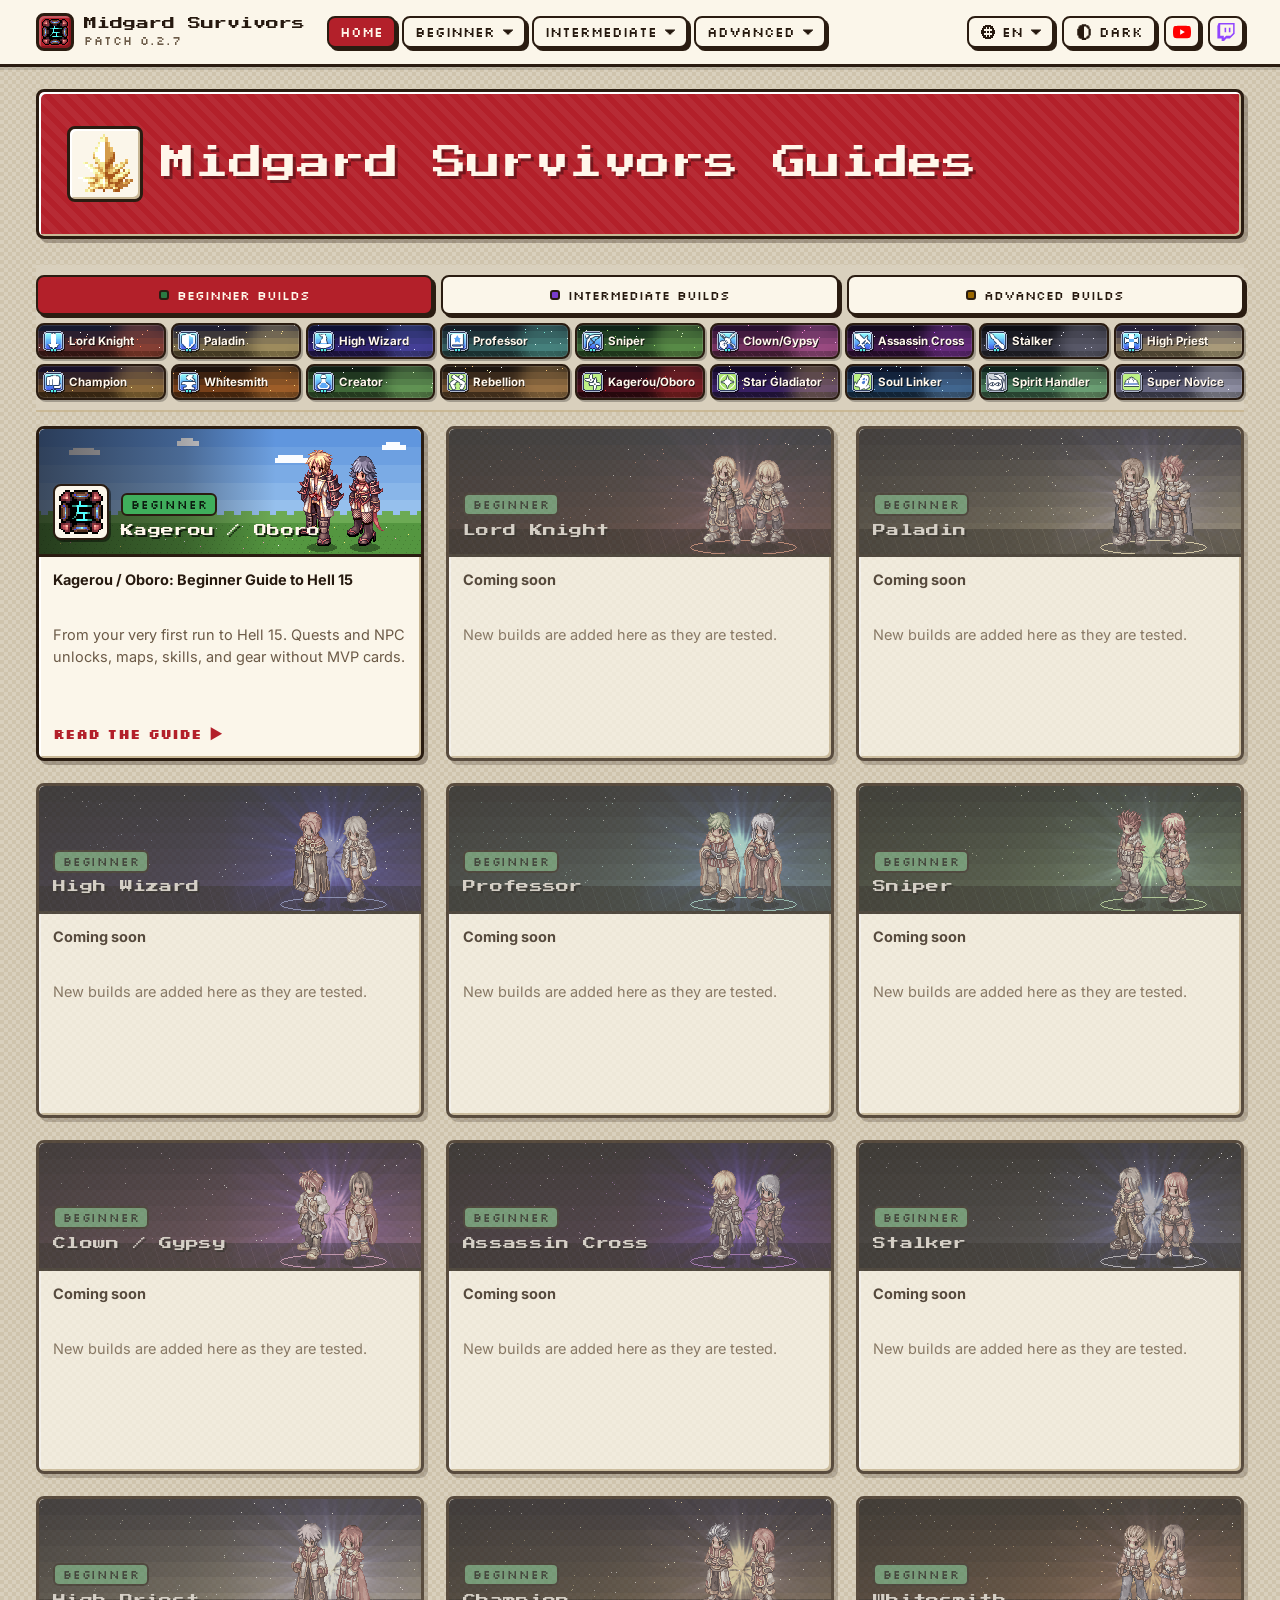
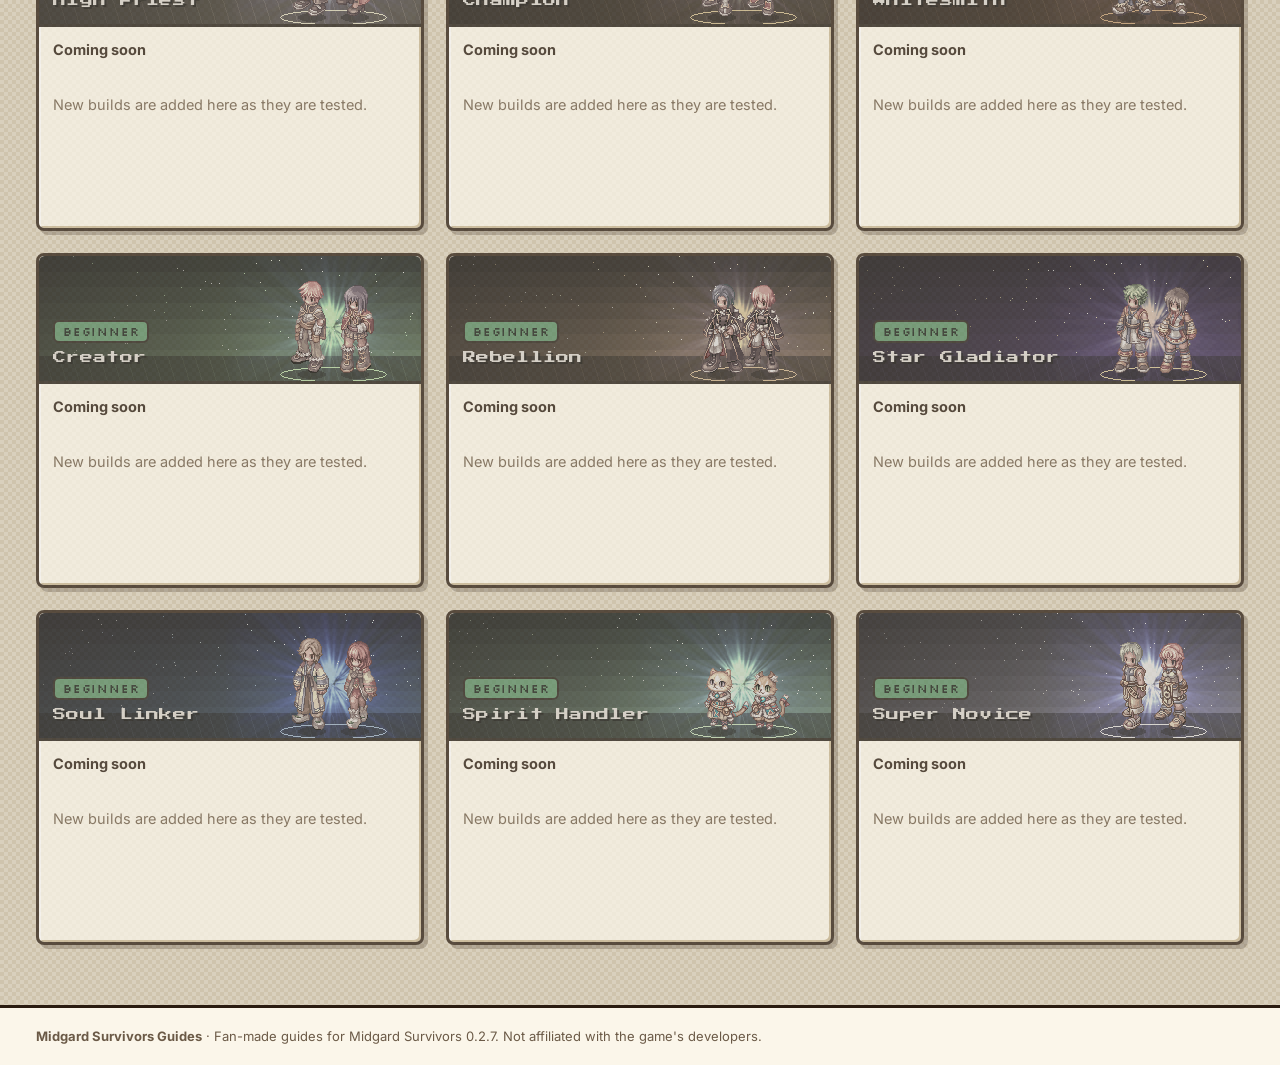
==== commit b393d1fe: "Class bar: equal-size buttons in an aligned grid (9x2 wide, 6x3 medium, scroll strip on small screen" ====
--- a/index.html
+++ b/index.html
@@ -13,8 +13,8 @@
 <link rel="icon" type="image/png" href="favicon.png">
 <link rel="preconnect" href="https://fonts.googleapis.com"><link rel="preconnect" href="https://fonts.gstatic.com" crossorigin>
 <link rel="stylesheet" href="https://fonts.googleapis.com/css2?family=Inter:wght@400;600;700&family=Press+Start+2P&family=Silkscreen:wght@400;700&family=Noto+Sans+TC:wght@400;700&display=swap">
-<link rel="stylesheet" href="assets/site.css?v=0567dc2d">
-<link rel="stylesheet" href="assets/icons.css?v=0567dc2d">
+<link rel="stylesheet" href="assets/site.css?v=6db96bfa">
+<link rel="stylesheet" href="assets/icons.css?v=6db96bfa">
 <script>try{var d=document.documentElement;if(localStorage.getItem("theme")==="dark")d.classList.add("dark");var q=(location.search.match(/[?&]lang=(en|pt|es|zh)/)||[])[1],l=q||localStorage.getItem("lang");if(!l){var n=(navigator.language||"en").toLowerCase();l=n.indexOf("pt")===0?"pt":n.indexOf("es")===0?"es":n.indexOf("zh")===0?"zh":"en"}d.setAttribute("data-ui",l)}catch(e){}</script>
 </head>
 <body>
@@ -33,11 +33,11 @@
 <div class="mpanel"><nav class="mainnav" aria-label="Builds"><a class="btn navlink" href="" aria-current="page"><span class="tx" data-t="en" lang="en">Home</span><span class="tx" data-t="pt" lang="pt-BR">Início</span><span class="tx" data-t="es" lang="es">Inicio</span><span class="tx" data-t="zh" lang="zh-Hant">首頁</span></a><div class="dd"><button class="btn" type="button" aria-expanded="false" aria-haspopup="true"><span class="tx" data-t="en" lang="en">Beginner</span><span class="tx" data-t="pt" lang="pt-BR">Iniciante</span><span class="tx" data-t="es" lang="es">Principiante</span><span class="tx" data-t="zh" lang="zh-Hant">新手</span><svg class="caret" viewBox="0 0 8 8" aria-hidden="true"><path fill="currentColor" d="M0 2h8v1H7v1H6v1H5v1H3V5H2V4H1V3H0z"/></svg></button><div class="dd-menu" role="menu"><a class="dd-item" role="menuitem" href="kagerou/beginner/"><i class="ico i-skill_left_hand_mastery"></i><span><small>Kagerou / Oboro</small><b><span class="tx" data-t="en" lang="en">Kagerou / Oboro: Beginner Guide to Hell 15</span><span class="tx" data-t="pt" lang="pt-BR">Kagerou / Oboro: Guia do Iniciante até o Hell 15</span><span class="tx" data-t="es" lang="es">Kagerou / Oboro: Guía de principiante hasta Hell 15</span><span class="tx" data-t="zh" lang="zh-Hant">Kagerou / Oboro：新手到 Hell 15 攻略</span></b></span></a></div></div><div class="dd"><button class="btn" type="button" aria-expanded="false" aria-haspopup="true"><span class="tx" data-t="en" lang="en">Intermediate</span><span class="tx" data-t="pt" lang="pt-BR">Intermediário</span><span class="tx" data-t="es" lang="es">Intermedio</span><span class="tx" data-t="zh" lang="zh-Hant">中階</span><svg class="caret" viewBox="0 0 8 8" aria-hidden="true"><path fill="currentColor" d="M0 2h8v1H7v1H6v1H5v1H3V5H2V4H1V3H0z"/></svg></button><div class="dd-menu" role="menu"><a class="dd-item" role="menuitem" href="kagerou/intermediate/"><i class="ico i-item_venom_knife"></i><span><small>Kagerou / Oboro</small><b><span class="tx" data-t="en" lang="en">Kagerou Bleed: Intermediate (Hell 15)</span><span class="tx" data-t="pt" lang="pt-BR">Kagerou Sangramento: Intermediário (Hell 15)</span><span class="tx" data-t="es" lang="es">Kagerou Sangrado: Intermedio (Hell 15)</span><span class="tx" data-t="zh" lang="zh-Hant">Kagerou 流血：中階（Hell 15）</span></b></span></a></div></div><div class="dd"><button class="btn" type="button" aria-expanded="false" aria-haspopup="true"><span class="tx" data-t="en" lang="en">Advanced</span><span class="tx" data-t="pt" lang="pt-BR">Avançado</span><span class="tx" data-t="es" lang="es">Avanzado</span><span class="tx" data-t="zh" lang="zh-Hant">進階</span><svg class="caret" viewBox="0 0 8 8" aria-hidden="true"><path fill="currentColor" d="M0 2h8v1H7v1H6v1H5v1H3V5H2V4H1V3H0z"/></svg></button><div class="dd-menu" role="menu"><a class="dd-item" role="menuitem" href="kagerou/advanced/"><i class="ico i-pact_blood"></i><span><small>Kagerou / Oboro</small><b><span class="tx" data-t="en" lang="en">Kagerou Bleed Build: Advanced and Expensive</span><span class="tx" data-t="pt" lang="pt-BR">Kagerou: Build de Sangramento (Avançada)</span><span class="tx" data-t="es" lang="es">Kagerou: Build de Sangrado (Avanzada)</span><span class="tx" data-t="zh" lang="zh-Hant">Kagerou 流血流派：進階高成本</span></b></span></a><a class="dd-item" role="menuitem" href="champion/advanced/"><i class="ico i-skill_heal"></i><span><small>Champion</small><b><span class="tx" data-t="en" lang="en">Quadrille Champion: Heal Proc Build for the Emperium</span><span class="tx" data-t="pt" lang="pt-BR">Quadrille Champion: Build de Heal por Procs para o Emperium</span><span class="tx" data-t="es" lang="es">Quadrille Champion: Build de Heal por Procs para el Emperium</span><span class="tx" data-t="zh" lang="zh-Hant">Quadrille Champion：Emperium 治療觸發流派</span></b></span></a></div></div></nav><div class="mrow"><div class="langs"><div class="dd lang-dd"><button class="btn" type="button" aria-expanded="false" aria-haspopup="true" aria-label="Language"><svg viewBox="0 0 16 16" aria-hidden="true"><path fill="currentColor" d="M5 1h6v1h2v2h1v2h1v4h-1v2h-1v2h-2v1H5v-1H3v-2H2v-2H1V6h1V4h1V2h2zm1 2v2H4v2h2v2H4v2h2v2h1v-2h2v2h1v-2h2V9h-2V7h2V5h-2V3H9v2H7V3zm1 4h2v2H7z"/></svg><span class="tx" data-t="en">EN</span><span class="tx" data-t="pt">PT</span><span class="tx" data-t="es">ES</span><span class="tx" data-t="zh">繁中</span><svg class="caret" viewBox="0 0 8 8" aria-hidden="true"><path fill="currentColor" d="M0 2h8v1H7v1H6v1H5v1H3V5H2V4H1V3H0z"/></svg></button><div class="dd-menu" role="menu"><button class="dd-item lang-item" type="button" role="menuitemradio" data-l="en" aria-pressed="false" onclick="setLang('en')"><span class="code">EN</span><b lang="en">English</b></button><button class="dd-item lang-item" type="button" role="menuitemradio" data-l="pt" aria-pressed="false" onclick="setLang('pt')"><span class="code">PT</span><b lang="pt-BR">Português</b></button><button class="dd-item lang-item" type="button" role="menuitemradio" data-l="es" aria-pressed="false" onclick="setLang('es')"><span class="code">ES</span><b lang="es">Español</b></button><button class="dd-item lang-item" type="button" role="menuitemradio" data-l="zh" aria-pressed="false" onclick="setLang('zh')"><span class="code">繁中</span><b lang="zh-Hant">繁體中文</b></button></div></div></div><div class="social"><a class="btn icon" href="https://www.youtube.com/@furinguito" target="_blank" rel="noopener" aria-label="YouTube" title="YouTube: furinguito"><svg viewBox="0 0 24 24" aria-hidden="true"><path fill="#FF0000" d="M23.5 6.2a3 3 0 0 0-2.1-2.1C19.5 3.6 12 3.6 12 3.6s-7.5 0-9.4.5A3 3 0 0 0 .5 6.2 31 31 0 0 0 0 12a31 31 0 0 0 .5 5.8 3 3 0 0 0 2.1 2.1c1.9.5 9.4.5 9.4.5s7.5 0 9.4-.5a3 3 0 0 0 2.1-2.1A31 31 0 0 0 24 12a31 31 0 0 0-.5-5.8z"/><path fill="#fff" d="M9.6 15.6 15.8 12 9.6 8.4z"/></svg></a><a class="btn icon" href="https://www.twitch.tv/furinguito" target="_blank" rel="noopener" aria-label="Twitch" title="Twitch: furinguito"><svg viewBox="0 0 24 24" aria-hidden="true"><path fill="#9146FF" d="M2.1 0 .5 4.1v16.6h5.7V24h3.2l3.1-3.3h4.7l6.3-6.3V0H2.1zm19.4 13.4-3.6 3.6h-5.7l-3.1 3.1V17H4.3V2.1h17.2v11.3z"/><path fill="#9146FF" d="M17.9 6.2h-2.1v6.2h2.1V6.2zm-5.7 0h-2.1v6.2h2.1V6.2z"/></svg></a></div></div></div>
 </header>
 <main id="main" class="wrap">
-<header class="hero home-hero"><i class="ico heroic i-ui_gem_emperium"></i><div><h1>Midgard Survivors Guides</h1></div></header><div class="homebar"><div class="lvtabs" role="tablist" aria-label="Difficulty"><button class="btn lvtab" type="button" role="tab" data-lv="beginner" aria-selected="false" aria-controls="lv-beginner"><span class="dotlv lv-beginner"></span><span class="tx" data-t="en" lang="en">Beginner Builds</span><span class="tx" data-t="pt" lang="pt-BR">Builds Iniciantes</span><span class="tx" data-t="es" lang="es">Builds de Principiante</span><span class="tx" data-t="zh" lang="zh-Hant">新手流派</span></button><button class="btn lvtab" type="button" role="tab" data-lv="intermediate" aria-selected="false" aria-controls="lv-intermediate"><span class="dotlv lv-intermediate"></span><span class="tx" data-t="en" lang="en">Intermediate Builds</span><span class="tx" data-t="pt" lang="pt-BR">Builds Intermediárias</span><span class="tx" data-t="es" lang="es">Builds Intermedias</span><span class="tx" data-t="zh" lang="zh-Hant">中階流派</span></button><button class="btn lvtab" type="button" role="tab" data-lv="advanced" aria-selected="false" aria-controls="lv-advanced"><span class="dotlv lv-advanced"></span><span class="tx" data-t="en" lang="en">Advanced Builds</span><span class="tx" data-t="pt" lang="pt-BR">Builds Avançadas</span><span class="tx" data-t="es" lang="es">Builds Avanzadas</span><span class="tx" data-t="zh" lang="zh-Hant">進階流派</span></button></div><nav class="clsbar" aria-label="Classes"><button class="clschip" type="button" data-cls="lord_knight" style="background-image:url(assets/banners/chip-lord_knight.png)"><i class="ico i-job_lord_knight"></i><span>Lord Knight</span></button><button class="clschip" type="button" data-cls="paladin" style="background-image:url(assets/banners/chip-paladin.png)"><i class="ico i-job_paladin"></i><span>Paladin</span></button><button class="clschip" type="button" data-cls="high_wizard" style="background-image:url(assets/banners/chip-high_wizard.png)"><i class="ico i-job_high_wizard"></i><span>High Wizard</span></button><button class="clschip" type="button" data-cls="professor" style="background-image:url(assets/banners/chip-professor.png)"><i class="ico i-job_professor"></i><span>Professor</span></button><button class="clschip" type="button" data-cls="sniper" style="background-image:url(assets/banners/chip-sniper.png)"><i class="ico i-job_sniper"></i><span>Sniper</span></button><button class="clschip" type="button" data-cls="clown" style="background-image:url(assets/banners/chip-clown.png)"><i class="ico i-job_clown"></i><span>Clown / Gypsy</span></button><button class="clschip" type="button" data-cls="assassin_cross" style="background-image:url(assets/banners/chip-assassin_cross.png)"><i class="ico i-job_assassin_cross"></i><span>Assassin Cross</span></button><button class="clschip" type="button" data-cls="stalker" style="background-image:url(assets/banners/chip-stalker.png)"><i class="ico i-job_stalker"></i><span>Stalker</span></button><button class="clschip" type="button" data-cls="high_priest" style="background-image:url(assets/banners/chip-high_priest.png)"><i class="ico i-job_high_priest"></i><span>High Priest</span></button><button class="clschip" type="button" data-cls="champion" style="background-image:url(assets/banners/chip-champion.png)"><i class="ico i-job_champion"></i><span>Champion</span></button><button class="clschip" type="button" data-cls="whitesmith" style="background-image:url(assets/banners/chip-whitesmith.png)"><i class="ico i-job_whitesmith"></i><span>Whitesmith</span></button><button class="clschip" type="button" data-cls="creator" style="background-image:url(assets/banners/chip-creator.png)"><i class="ico i-job_creator"></i><span>Creator</span></button><button class="clschip" type="button" data-cls="rebellion" style="background-image:url(assets/banners/chip-rebellion.png)"><i class="ico i-job_rebellion"></i><span>Rebellion</span></button><button class="clschip" type="button" data-cls="kagerou" style="background-image:url(assets/banners/chip-kagerou.png)"><i class="ico i-job_kagerou"></i><span>Kagerou / Oboro</span></button><button class="clschip" type="button" data-cls="star_gladiator" style="background-image:url(assets/banners/chip-star_gladiator.png)"><i class="ico i-job_star_gladiator"></i><span>Star Gladiator</span></button><button class="clschip" type="button" data-cls="soul_linker" style="background-image:url(assets/banners/chip-soul_linker.png)"><i class="ico i-job_soul_linker"></i><span>Soul Linker</span></button><button class="clschip" type="button" data-cls="spirit_handler" style="background-image:url(assets/banners/chip-spirit_handler.png)"><i class="ico i-job_spirit_handler"></i><span>Spirit Handler</span></button><button class="clschip" type="button" data-cls="super_novice" style="background-image:url(assets/banners/chip-super_novice.png)"><i class="ico i-job_super_novice"></i><span>Super Novice</span></button></nav></div><div class="lvpanel" id="lv-beginner" role="tabpanel" data-lv="beginner"><div class="clsgrid"><a class="card" id="beginner-kagerou" data-cls="kagerou" href="kagerou/beginner/"><div class="top banner" style="background-image:linear-gradient(90deg,rgba(10,6,8,.62) 0%,rgba(10,6,8,.35) 38%,rgba(10,6,8,0) 62%),url(assets/banners/kagerou-beginner.png)"><i class="ico i-skill_left_hand_mastery"></i><div><span class="tag lv-beginner"><span class="tx" data-t="en" lang="en">Beginner</span><span class="tx" data-t="pt" lang="pt-BR">Iniciante</span><span class="tx" data-t="es" lang="es">Principiante</span><span class="tx" data-t="zh" lang="zh-Hant">新手</span></span><h3>Kagerou / Oboro</h3></div></div><div class="body"><p><b><span class="tx" data-t="en" lang="en">Kagerou / Oboro: Beginner Guide to Hell 15</span><span class="tx" data-t="pt" lang="pt-BR">Kagerou / Oboro: Guia do Iniciante até o Hell 15</span><span class="tx" data-t="es" lang="es">Kagerou / Oboro: Guía de principiante hasta Hell 15</span><span class="tx" data-t="zh" lang="zh-Hant">Kagerou / Oboro：新手到 Hell 15 攻略</span></b></p><p class="muted"><span class="tx" data-t="en" lang="en">From your very first run to Hell 15. Quests and NPC unlocks, maps, skills, and gear without MVP cards.</span><span class="tx" data-t="pt" lang="pt-BR">Da primeira run até o Hell 15. Quests e NPCs, mapas, skills e equipamento sem cartas de MVP.</span><span class="tx" data-t="es" lang="es">Desde tu primera partida hasta Hell 15. Misiones y NPC, mapas, habilidades y equipo sin cartas de MVP.</span><span class="tx" data-t="zh" lang="zh-Hant">從第一場到 Hell 15。任務與 NPC 解鎖、地圖、技能，以及不用 MVP 卡片的裝備。</span></p><span class="go"><span class="tx" data-t="en" lang="en">Read the guide ▶</span><span class="tx" data-t="pt" lang="pt-BR">Ler o guia ▶</span><span class="tx" data-t="es" lang="es">Leer la guía ▶</span><span class="tx" data-t="zh" lang="zh-Hant">閱讀攻略 ▶</span></span></div></a><div class="card soon" id="beginner-lord_knight" data-cls="lord_knight"><div class="top banner" style="background-image:linear-gradient(90deg,rgba(10,6,8,.62) 0%,rgba(10,6,8,.35) 38%,rgba(10,6,8,0) 62%),url(assets/banners/class-lord_knight.png)"><div><span class="tag lv-beginner"><span class="tx" data-t="en" lang="en">Beginner</span><span class="tx" data-t="pt" lang="pt-BR">Iniciante</span><span class="tx" data-t="es" lang="es">Principiante</span><span class="tx" data-t="zh" lang="zh-Hant">新手</span></span><h3>Lord Knight</h3></div></div><div class="body"><p><b><span class="tx" data-t="en" lang="en">Coming soon</span><span class="tx" data-t="pt" lang="pt-BR">Em breve</span><span class="tx" data-t="es" lang="es">Próximamente</span><span class="tx" data-t="zh" lang="zh-Hant">即將推出</span></b></p><p class="muted"><span class="tx" data-t="en" lang="en">New builds are added here as they are tested.</span><span class="tx" data-t="pt" lang="pt-BR">Novas builds entram aqui conforme forem testadas.</span><span class="tx" data-t="es" lang="es">Las builds nuevas se agregan aquí a medida que se prueban.</span><span class="tx" data-t="zh" lang="zh-Hant">新流派測試完成後會加到這裡。</span></p><span class="go" aria-hidden="true"></span></div></div><div class="card soon" id="beginner-paladin" data-cls="paladin"><div class="top banner" style="background-image:linear-gradient(90deg,rgba(10,6,8,.62) 0%,rgba(10,6,8,.35) 38%,rgba(10,6,8,0) 62%),url(assets/banners/class-paladin.png)"><div><span class="tag lv-beginner"><span class="tx" data-t="en" lang="en">Beginner</span><span class="tx" data-t="pt" lang="pt-BR">Iniciante</span><span class="tx" data-t="es" lang="es">Principiante</span><span class="tx" data-t="zh" lang="zh-Hant">新手</span></span><h3>Paladin</h3></div></div><div class="body"><p><b><span class="tx" data-t="en" lang="en">Coming soon</span><span class="tx" data-t="pt" lang="pt-BR">Em breve</span><span class="tx" data-t="es" lang="es">Próximamente</span><span class="tx" data-t="zh" lang="zh-Hant">即將推出</span></b></p><p class="muted"><span class="tx" data-t="en" lang="en">New builds are added here as they are tested.</span><span class="tx" data-t="pt" lang="pt-BR">Novas builds entram aqui conforme forem testadas.</span><span class="tx" data-t="es" lang="es">Las builds nuevas se agregan aquí a medida que se prueban.</span><span class="tx" data-t="zh" lang="zh-Hant">新流派測試完成後會加到這裡。</span></p><span class="go" aria-hidden="true"></span></div></div><div class="card soon" id="beginner-high_wizard" data-cls="high_wizard"><div class="top banner" style="background-image:linear-gradient(90deg,rgba(10,6,8,.62) 0%,rgba(10,6,8,.35) 38%,rgba(10,6,8,0) 62%),url(assets/banners/class-high_wizard.png)"><div><span class="tag lv-beginner"><span class="tx" data-t="en" lang="en">Beginner</span><span class="tx" data-t="pt" lang="pt-BR">Iniciante</span><span class="tx" data-t="es" lang="es">Principiante</span><span class="tx" data-t="zh" lang="zh-Hant">新手</span></span><h3>High Wizard</h3></div></div><div class="body"><p><b><span class="tx" data-t="en" lang="en">Coming soon</span><span class="tx" data-t="pt" lang="pt-BR">Em breve</span><span class="tx" data-t="es" lang="es">Próximamente</span><span class="tx" data-t="zh" lang="zh-Hant">即將推出</span></b></p><p class="muted"><span class="tx" data-t="en" lang="en">New builds are added here as they are tested.</span><span class="tx" data-t="pt" lang="pt-BR">Novas builds entram aqui conforme forem testadas.</span><span class="tx" data-t="es" lang="es">Las builds nuevas se agregan aquí a medida que se prueban.</span><span class="tx" data-t="zh" lang="zh-Hant">新流派測試完成後會加到這裡。</span></p><span class="go" aria-hidden="true"></span></div></div><div class="card soon" id="beginner-professor" data-cls="professor"><div class="top banner" style="background-image:linear-gradient(90deg,rgba(10,6,8,.62) 0%,rgba(10,6,8,.35) 38%,rgba(10,6,8,0) 62%),url(assets/banners/class-professor.png)"><div><span class="tag lv-beginner"><span class="tx" data-t="en" lang="en">Beginner</span><span class="tx" data-t="pt" lang="pt-BR">Iniciante</span><span class="tx" data-t="es" lang="es">Principiante</span><span class="tx" data-t="zh" lang="zh-Hant">新手</span></span><h3>Professor</h3></div></div><div class="body"><p><b><span class="tx" data-t="en" lang="en">Coming soon</span><span class="tx" data-t="pt" lang="pt-BR">Em breve</span><span class="tx" data-t="es" lang="es">Próximamente</span><span class="tx" data-t="zh" lang="zh-Hant">即將推出</span></b></p><p class="muted"><span class="tx" data-t="en" lang="en">New builds are added here as they are tested.</span><span class="tx" data-t="pt" lang="pt-BR">Novas builds entram aqui conforme forem testadas.</span><span class="tx" data-t="es" lang="es">Las builds nuevas se agregan aquí a medida que se prueban.</span><span class="tx" data-t="zh" lang="zh-Hant">新流派測試完成後會加到這裡。</span></p><span class="go" aria-hidden="true"></span></div></div><div class="card soon" id="beginner-sniper" data-cls="sniper"><div class="top banner" style="background-image:linear-gradient(90deg,rgba(10,6,8,.62) 0%,rgba(10,6,8,.35) 38%,rgba(10,6,8,0) 62%),url(assets/banners/class-sniper.png)"><div><span class="tag lv-beginner"><span class="tx" data-t="en" lang="en">Beginner</span><span class="tx" data-t="pt" lang="pt-BR">Iniciante</span><span class="tx" data-t="es" lang="es">Principiante</span><span class="tx" data-t="zh" lang="zh-Hant">新手</span></span><h3>Sniper</h3></div></div><div class="body"><p><b><span class="tx" data-t="en" lang="en">Coming soon</span><span class="tx" data-t="pt" lang="pt-BR">Em breve</span><span class="tx" data-t="es" lang="es">Próximamente</span><span class="tx" data-t="zh" lang="zh-Hant">即將推出</span></b></p><p class="muted"><span class="tx" data-t="en" lang="en">New builds are added here as they are tested.</span><span class="tx" data-t="pt" lang="pt-BR">Novas builds entram aqui conforme forem testadas.</span><span class="tx" data-t="es" lang="es">Las builds nuevas se agregan aquí a medida que se prueban.</span><span class="tx" data-t="zh" lang="zh-Hant">新流派測試完成後會加到這裡。</span></p><span class="go" aria-hidden="true"></span></div></div><div class="card soon" id="beginner-clown" data-cls="clown"><div class="top banner" style="background-image:linear-gradient(90deg,rgba(10,6,8,.62) 0%,rgba(10,6,8,.35) 38%,rgba(10,6,8,0) 62%),url(assets/banners/class-clown.png)"><div><span class="tag lv-beginner"><span class="tx" data-t="en" lang="en">Beginner</span><span class="tx" data-t="pt" lang="pt-BR">Iniciante</span><span class="tx" data-t="es" lang="es">Principiante</span><span class="tx" data-t="zh" lang="zh-Hant">新手</span></span><h3>Clown / Gypsy</h3></div></div><div class="body"><p><b><span class="tx" data-t="en" lang="en">Coming soon</span><span class="tx" data-t="pt" lang="pt-BR">Em breve</span><span class="tx" data-t="es" lang="es">Próximamente</span><span class="tx" data-t="zh" lang="zh-Hant">即將推出</span></b></p><p class="muted"><span class="tx" data-t="en" lang="en">New builds are added here as they are tested.</span><span class="tx" data-t="pt" lang="pt-BR">Novas builds entram aqui conforme forem testadas.</span><span class="tx" data-t="es" lang="es">Las builds nuevas se agregan aquí a medida que se prueban.</span><span class="tx" data-t="zh" lang="zh-Hant">新流派測試完成後會加到這裡。</span></p><span class="go" aria-hidden="true"></span></div></div><div class="card soon" id="beginner-assassin_cross" data-cls="assassin_cross"><div class="top banner" style="background-image:linear-gradient(90deg,rgba(10,6,8,.62) 0%,rgba(10,6,8,.35) 38%,rgba(10,6,8,0) 62%),url(assets/banners/class-assassin_cross.png)"><div><span class="tag lv-beginner"><span class="tx" data-t="en" lang="en">Beginner</span><span class="tx" data-t="pt" lang="pt-BR">Iniciante</span><span class="tx" data-t="es" lang="es">Principiante</span><span class="tx" data-t="zh" lang="zh-Hant">新手</span></span><h3>Assassin Cross</h3></div></div><div class="body"><p><b><span class="tx" data-t="en" lang="en">Coming soon</span><span class="tx" data-t="pt" lang="pt-BR">Em breve</span><span class="tx" data-t="es" lang="es">Próximamente</span><span class="tx" data-t="zh" lang="zh-Hant">即將推出</span></b></p><p class="muted"><span class="tx" data-t="en" lang="en">New builds are added here as they are tested.</span><span class="tx" data-t="pt" lang="pt-BR">Novas builds entram aqui conforme forem testadas.</span><span class="tx" data-t="es" lang="es">Las builds nuevas se agregan aquí a medida que se prueban.</span><span class="tx" data-t="zh" lang="zh-Hant">新流派測試完成後會加到這裡。</span></p><span class="go" aria-hidden="true"></span></div></div><div class="card soon" id="beginner-stalker" data-cls="stalker"><div class="top banner" style="background-image:linear-gradient(90deg,rgba(10,6,8,.62) 0%,rgba(10,6,8,.35) 38%,rgba(10,6,8,0) 62%),url(assets/banners/class-stalker.png)"><div><span class="tag lv-beginner"><span class="tx" data-t="en" lang="en">Beginner</span><span class="tx" data-t="pt" lang="pt-BR">Iniciante</span><span class="tx" data-t="es" lang="es">Principiante</span><span class="tx" data-t="zh" lang="zh-Hant">新手</span></span><h3>Stalker</h3></div></div><div class="body"><p><b><span class="tx" data-t="en" lang="en">Coming soon</span><span class="tx" data-t="pt" lang="pt-BR">Em breve</span><span class="tx" data-t="es" lang="es">Próximamente</span><span class="tx" data-t="zh" lang="zh-Hant">即將推出</span></b></p><p class="muted"><span class="tx" data-t="en" lang="en">New builds are added here as they are tested.</span><span class="tx" data-t="pt" lang="pt-BR">Novas builds entram aqui conforme forem testadas.</span><span class="tx" data-t="es" lang="es">Las builds nuevas se agregan aquí a medida que se prueban.</span><span class="tx" data-t="zh" lang="zh-Hant">新流派測試完成後會加到這裡。</span></p><span class="go" aria-hidden="true"></span></div></div><div class="card soon" id="beginner-high_priest" data-cls="high_priest"><div class="top banner" style="background-image:linear-gradient(90deg,rgba(10,6,8,.62) 0%,rgba(10,6,8,.35) 38%,rgba(10,6,8,0) 62%),url(assets/banners/class-high_priest.png)"><div><span class="tag lv-beginner"><span class="tx" data-t="en" lang="en">Beginner</span><span class="tx" data-t="pt" lang="pt-BR">Iniciante</span><span class="tx" data-t="es" lang="es">Principiante</span><span class="tx" data-t="zh" lang="zh-Hant">新手</span></span><h3>High Priest</h3></div></div><div class="body"><p><b><span class="tx" data-t="en" lang="en">Coming soon</span><span class="tx" data-t="pt" lang="pt-BR">Em breve</span><span class="tx" data-t="es" lang="es">Próximamente</span><span class="tx" data-t="zh" lang="zh-Hant">即將推出</span></b></p><p class="muted"><span class="tx" data-t="en" lang="en">New builds are added here as they are tested.</span><span class="tx" data-t="pt" lang="pt-BR">Novas builds entram aqui conforme forem testadas.</span><span class="tx" data-t="es" lang="es">Las builds nuevas se agregan aquí a medida que se prueban.</span><span class="tx" data-t="zh" lang="zh-Hant">新流派測試完成後會加到這裡。</span></p><span class="go" aria-hidden="true"></span></div></div><div class="card soon" id="beginner-champion" data-cls="champion"><div class="top banner" style="background-image:linear-gradient(90deg,rgba(10,6,8,.62) 0%,rgba(10,6,8,.35) 38%,rgba(10,6,8,0) 62%),url(assets/banners/class-champion.png)"><div><span class="tag lv-beginner"><span class="tx" data-t="en" lang="en">Beginner</span><span class="tx" data-t="pt" lang="pt-BR">Iniciante</span><span class="tx" data-t="es" lang="es">Principiante</span><span class="tx" data-t="zh" lang="zh-Hant">新手</span></span><h3>Champion</h3></div></div><div class="body"><p><b><span class="tx" data-t="en" lang="en">Coming soon</span><span class="tx" data-t="pt" lang="pt-BR">Em breve</span><span class="tx" data-t="es" lang="es">Próximamente</span><span class="tx" data-t="zh" lang="zh-Hant">即將推出</span></b></p><p class="muted"><span class="tx" data-t="en" lang="en">New builds are added here as they are tested.</span><span class="tx" data-t="pt" lang="pt-BR">Novas builds entram aqui conforme forem testadas.</span><span class="tx" data-t="es" lang="es">Las builds nuevas se agregan aquí a medida que se prueban.</span><span class="tx" data-t="zh" lang="zh-Hant">新流派測試完成後會加到這裡。</span></p><span class="go" aria-hidden="true"></span></div></div><div class="card soon" id="beginner-whitesmith" data-cls="whitesmith"><div class="top banner" style="background-image:linear-gradient(90deg,rgba(10,6,8,.62) 0%,rgba(10,6,8,.35) 38%,rgba(10,6,8,0) 62%),url(assets/banners/class-whitesmith.png)"><div><span class="tag lv-beginner"><span class="tx" data-t="en" lang="en">Beginner</span><span class="tx" data-t="pt" lang="pt-BR">Iniciante</span><span class="tx" data-t="es" lang="es">Principiante</span><span class="tx" data-t="zh" lang="zh-Hant">新手</span></span><h3>Whitesmith</h3></div></div><div class="body"><p><b><span class="tx" data-t="en" lang="en">Coming soon</span><span class="tx" data-t="pt" lang="pt-BR">Em breve</span><span class="tx" data-t="es" lang="es">Próximamente</span><span class="tx" data-t="zh" lang="zh-Hant">即將推出</span></b></p><p class="muted"><span class="tx" data-t="en" lang="en">New builds are added here as they are tested.</span><span class="tx" data-t="pt" lang="pt-BR">Novas builds entram aqui conforme forem testadas.</span><span class="tx" data-t="es" lang="es">Las builds nuevas se agregan aquí a medida que se prueban.</span><span class="tx" data-t="zh" lang="zh-Hant">新流派測試完成後會加到這裡。</span></p><span class="go" aria-hidden="true"></span></div></div><div class="card soon" id="beginner-creator" data-cls="creator"><div class="top banner" style="background-image:linear-gradient(90deg,rgba(10,6,8,.62) 0%,rgba(10,6,8,.35) 38%,rgba(10,6,8,0) 62%),url(assets/banners/class-creator.png)"><div><span class="tag lv-beginner"><span class="tx" data-t="en" lang="en">Beginner</span><span class="tx" data-t="pt" lang="pt-BR">Iniciante</span><span class="tx" data-t="es" lang="es">Principiante</span><span class="tx" data-t="zh" lang="zh-Hant">新手</span></span><h3>Creator</h3></div></div><div class="body"><p><b><span class="tx" data-t="en" lang="en">Coming soon</span><span class="tx" data-t="pt" lang="pt-BR">Em breve</span><span class="tx" data-t="es" lang="es">Próximamente</span><span class="tx" data-t="zh" lang="zh-Hant">即將推出</span></b></p><p class="muted"><span class="tx" data-t="en" lang="en">New builds are added here as they are tested.</span><span class="tx" data-t="pt" lang="pt-BR">Novas builds entram aqui conforme forem testadas.</span><span class="tx" data-t="es" lang="es">Las builds nuevas se agregan aquí a medida que se prueban.</span><span class="tx" data-t="zh" lang="zh-Hant">新流派測試完成後會加到這裡。</span></p><span class="go" aria-hidden="true"></span></div></div><div class="card soon" id="beginner-rebellion" data-cls="rebellion"><div class="top banner" style="background-image:linear-gradient(90deg,rgba(10,6,8,.62) 0%,rgba(10,6,8,.35) 38%,rgba(10,6,8,0) 62%),url(assets/banners/class-rebellion.png)"><div><span class="tag lv-beginner"><span class="tx" data-t="en" lang="en">Beginner</span><span class="tx" data-t="pt" lang="pt-BR">Iniciante</span><span class="tx" data-t="es" lang="es">Principiante</span><span class="tx" data-t="zh" lang="zh-Hant">新手</span></span><h3>Rebellion</h3></div></div><div class="body"><p><b><span class="tx" data-t="en" lang="en">Coming soon</span><span class="tx" data-t="pt" lang="pt-BR">Em breve</span><span class="tx" data-t="es" lang="es">Próximamente</span><span class="tx" data-t="zh" lang="zh-Hant">即將推出</span></b></p><p class="muted"><span class="tx" data-t="en" lang="en">New builds are added here as they are tested.</span><span class="tx" data-t="pt" lang="pt-BR">Novas builds entram aqui conforme forem testadas.</span><span class="tx" data-t="es" lang="es">Las builds nuevas se agregan aquí a medida que se prueban.</span><span class="tx" data-t="zh" lang="zh-Hant">新流派測試完成後會加到這裡。</span></p><span class="go" aria-hidden="true"></span></div></div><div class="card soon" id="beginner-star_gladiator" data-cls="star_gladiator"><div class="top banner" style="background-image:linear-gradient(90deg,rgba(10,6,8,.62) 0%,rgba(10,6,8,.35) 38%,rgba(10,6,8,0) 62%),url(assets/banners/class-star_gladiator.png)"><div><span class="tag lv-beginner"><span class="tx" data-t="en" lang="en">Beginner</span><span class="tx" data-t="pt" lang="pt-BR">Iniciante</span><span class="tx" data-t="es" lang="es">Principiante</span><span class="tx" data-t="zh" lang="zh-Hant">新手</span></span><h3>Star Gladiator</h3></div></div><div class="body"><p><b><span class="tx" data-t="en" lang="en">Coming soon</span><span class="tx" data-t="pt" lang="pt-BR">Em breve</span><span class="tx" data-t="es" lang="es">Próximamente</span><span class="tx" data-t="zh" lang="zh-Hant">即將推出</span></b></p><p class="muted"><span class="tx" data-t="en" lang="en">New builds are added here as they are tested.</span><span class="tx" data-t="pt" lang="pt-BR">Novas builds entram aqui conforme forem testadas.</span><span class="tx" data-t="es" lang="es">Las builds nuevas se agregan aquí a medida que se prueban.</span><span class="tx" data-t="zh" lang="zh-Hant">新流派測試完成後會加到這裡。</span></p><span class="go" aria-hidden="true"></span></div></div><div class="card soon" id="beginner-soul_linker" data-cls="soul_linker"><div class="top banner" style="background-image:linear-gradient(90deg,rgba(10,6,8,.62) 0%,rgba(10,6,8,.35) 38%,rgba(10,6,8,0) 62%),url(assets/banners/class-soul_linker.png)"><div><span class="tag lv-beginner"><span class="tx" data-t="en" lang="en">Beginner</span><span class="tx" data-t="pt" lang="pt-BR">Iniciante</span><span class="tx" data-t="es" lang="es">Principiante</span><span class="tx" data-t="zh" lang="zh-Hant">新手</span></span><h3>Soul Linker</h3></div></div><div class="body"><p><b><span class="tx" data-t="en" lang="en">Coming soon</span><span class="tx" data-t="pt" lang="pt-BR">Em breve</span><span class="tx" data-t="es" lang="es">Próximamente</span><span class="tx" data-t="zh" lang="zh-Hant">即將推出</span></b></p><p class="muted"><span class="tx" data-t="en" lang="en">New builds are added here as they are tested.</span><span class="tx" data-t="pt" lang="pt-BR">Novas builds entram aqui conforme forem testadas.</span><span class="tx" data-t="es" lang="es">Las builds nuevas se agregan aquí a medida que se prueban.</span><span class="tx" data-t="zh" lang="zh-Hant">新流派測試完成後會加到這裡。</span></p><span class="go" aria-hidden="true"></span></div></div><div class="card soon" id="beginner-spirit_handler" data-cls="spirit_handler"><div class="top banner" style="background-image:linear-gradient(90deg,rgba(10,6,8,.62) 0%,rgba(10,6,8,.35) 38%,rgba(10,6,8,0) 62%),url(assets/banners/class-spirit_handler.png)"><div><span class="tag lv-beginner"><span class="tx" data-t="en" lang="en">Beginner</span><span class="tx" data-t="pt" lang="pt-BR">Iniciante</span><span class="tx" data-t="es" lang="es">Principiante</span><span class="tx" data-t="zh" lang="zh-Hant">新手</span></span><h3>Spirit Handler</h3></div></div><div class="body"><p><b><span class="tx" data-t="en" lang="en">Coming soon</span><span class="tx" data-t="pt" lang="pt-BR">Em breve</span><span class="tx" data-t="es" lang="es">Próximamente</span><span class="tx" data-t="zh" lang="zh-Hant">即將推出</span></b></p><p class="muted"><span class="tx" data-t="en" lang="en">New builds are added here as they are tested.</span><span class="tx" data-t="pt" lang="pt-BR">Novas builds entram aqui conforme forem testadas.</span><span class="tx" data-t="es" lang="es">Las builds nuevas se agregan aquí a medida que se prueban.</span><span class="tx" data-t="zh" lang="zh-Hant">新流派測試完成後會加到這裡。</span></p><span class="go" aria-hidden="true"></span></div></div><div class="card soon" id="beginner-super_novice" data-cls="super_novice"><div class="top banner" style="background-image:linear-gradient(90deg,rgba(10,6,8,.62) 0%,rgba(10,6,8,.35) 38%,rgba(10,6,8,0) 62%),url(assets/banners/class-super_novice.png)"><div><span class="tag lv-beginner"><span class="tx" data-t="en" lang="en">Beginner</span><span class="tx" data-t="pt" lang="pt-BR">Iniciante</span><span class="tx" data-t="es" lang="es">Principiante</span><span class="tx" data-t="zh" lang="zh-Hant">新手</span></span><h3>Super Novice</h3></div></div><div class="body"><p><b><span class="tx" data-t="en" lang="en">Coming soon</span><span class="tx" data-t="pt" lang="pt-BR">Em breve</span><span class="tx" data-t="es" lang="es">Próximamente</span><span class="tx" data-t="zh" lang="zh-Hant">即將推出</span></b></p><p class="muted"><span class="tx" data-t="en" lang="en">New builds are added here as they are tested.</span><span class="tx" data-t="pt" lang="pt-BR">Novas builds entram aqui conforme forem testadas.</span><span class="tx" data-t="es" lang="es">Las builds nuevas se agregan aquí a medida que se prueban.</span><span class="tx" data-t="zh" lang="zh-Hant">新流派測試完成後會加到這裡。</span></p><span class="go" aria-hidden="true"></span></div></div></div></div><div class="lvpanel" id="lv-intermediate" role="tabpanel" data-lv="intermediate"><div class="clsgrid"><a class="card" id="intermediate-kagerou" data-cls="kagerou" href="kagerou/intermediate/"><div class="top banner" style="background-image:linear-gradient(90deg,rgba(10,6,8,.62) 0%,rgba(10,6,8,.35) 38%,rgba(10,6,8,0) 62%),url(assets/banners/kagerou-intermediate.png)"><i class="ico i-item_venom_knife"></i><div><span class="tag lv-intermediate"><span class="tx" data-t="en" lang="en">Intermediate</span><span class="tx" data-t="pt" lang="pt-BR">Intermediário</span><span class="tx" data-t="es" lang="es">Intermedio</span><span class="tx" data-t="zh" lang="zh-Hant">中階</span></span><h3>Kagerou / Oboro</h3></div></div><div class="body"><p><b><span class="tx" data-t="en" lang="en">Kagerou Bleed: Intermediate (Hell 15)</span><span class="tx" data-t="pt" lang="pt-BR">Kagerou Sangramento: Intermediário (Hell 15)</span><span class="tx" data-t="es" lang="es">Kagerou Sangrado: Intermedio (Hell 15)</span><span class="tx" data-t="zh" lang="zh-Hant">Kagerou 流血：中階（Hell 15）</span></b></p><p class="muted"><span class="tx" data-t="en" lang="en">Clear Hell 15 first: a tester's run without full S grade or perfect Star Potential, with their gear and settings.</span><span class="tx" data-t="pt" lang="pt-BR">Feche o Hell 15 primeiro: a run de um tester sem tudo grade S nem Star Potential perfeito, com equipamento e configurações dele.</span><span class="tx" data-t="es" lang="es">Supera Hell 15 primero: la partida de un tester sin todo grado S ni Star Potential perfecto, con su equipo y ajustes.</span><span class="tx" data-t="zh" lang="zh-Hant">先打完 Hell 15：測試者未全 S 級、潛能隨機的通關，附裝備與設定。</span></p><span class="go"><span class="tx" data-t="en" lang="en">Read the guide ▶</span><span class="tx" data-t="pt" lang="pt-BR">Ler o guia ▶</span><span class="tx" data-t="es" lang="es">Leer la guía ▶</span><span class="tx" data-t="zh" lang="zh-Hant">閱讀攻略 ▶</span></span></div></a><div class="card soon" id="intermediate-lord_knight" data-cls="lord_knight"><div class="top banner" style="background-image:linear-gradient(90deg,rgba(10,6,8,.62) 0%,rgba(10,6,8,.35) 38%,rgba(10,6,8,0) 62%),url(assets/banners/class-lord_knight.png)"><div><span class="tag lv-intermediate"><span class="tx" data-t="en" lang="en">Intermediate</span><span class="tx" data-t="pt" lang="pt-BR">Intermediário</span><span class="tx" data-t="es" lang="es">Intermedio</span><span class="tx" data-t="zh" lang="zh-Hant">中階</span></span><h3>Lord Knight</h3></div></div><div class="body"><p><b><span class="tx" data-t="en" lang="en">Coming soon</span><span class="tx" data-t="pt" lang="pt-BR">Em breve</span><span class="tx" data-t="es" lang="es">Próximamente</span><span class="tx" data-t="zh" lang="zh-Hant">即將推出</span></b></p><p class="muted"><span class="tx" data-t="en" lang="en">New builds are added here as they are tested.</span><span class="tx" data-t="pt" lang="pt-BR">Novas builds entram aqui conforme forem testadas.</span><span class="tx" data-t="es" lang="es">Las builds nuevas se agregan aquí a medida que se prueban.</span><span class="tx" data-t="zh" lang="zh-Hant">新流派測試完成後會加到這裡。</span></p><span class="go" aria-hidden="true"></span></div></div><div class="card soon" id="intermediate-paladin" data-cls="paladin"><div class="top banner" style="background-image:linear-gradient(90deg,rgba(10,6,8,.62) 0%,rgba(10,6,8,.35) 38%,rgba(10,6,8,0) 62%),url(assets/banners/class-paladin.png)"><div><span class="tag lv-intermediate"><span class="tx" data-t="en" lang="en">Intermediate</span><span class="tx" data-t="pt" lang="pt-BR">Intermediário</span><span class="tx" data-t="es" lang="es">Intermedio</span><span class="tx" data-t="zh" lang="zh-Hant">中階</span></span><h3>Paladin</h3></div></div><div class="body"><p><b><span class="tx" data-t="en" lang="en">Coming soon</span><span class="tx" data-t="pt" lang="pt-BR">Em breve</span><span class="tx" data-t="es" lang="es">Próximamente</span><span class="tx" data-t="zh" lang="zh-Hant">即將推出</span></b></p><p class="muted"><span class="tx" data-t="en" lang="en">New builds are added here as they are tested.</span><span class="tx" data-t="pt" lang="pt-BR">Novas builds entram aqui conforme forem testadas.</span><span class="tx" data-t="es" lang="es">Las builds nuevas se agregan aquí a medida que se prueban.</span><span class="tx" data-t="zh" lang="zh-Hant">新流派測試完成後會加到這裡。</span></p><span class="go" aria-hidden="true"></span></div></div><div class="card soon" id="intermediate-high_wizard" data-cls="high_wizard"><div class="top banner" style="background-image:linear-gradient(90deg,rgba(10,6,8,.62) 0%,rgba(10,6,8,.35) 38%,rgba(10,6,8,0) 62%),url(assets/banners/class-high_wizard.png)"><div><span class="tag lv-intermediate"><span class="tx" data-t="en" lang="en">Intermediate</span><span class="tx" data-t="pt" lang="pt-BR">Intermediário</span><span class="tx" data-t="es" lang="es">Intermedio</span><span class="tx" data-t="zh" lang="zh-Hant">中階</span></span><h3>High Wizard</h3></div></div><div class="body"><p><b><span class="tx" data-t="en" lang="en">Coming soon</span><span class="tx" data-t="pt" lang="pt-BR">Em breve</span><span class="tx" data-t="es" lang="es">Próximamente</span><span class="tx" data-t="zh" lang="zh-Hant">即將推出</span></b></p><p class="muted"><span class="tx" data-t="en" lang="en">New builds are added here as they are tested.</span><span class="tx" data-t="pt" lang="pt-BR">Novas builds entram aqui conforme forem testadas.</span><span class="tx" data-t="es" lang="es">Las builds nuevas se agregan aquí a medida que se prueban.</span><span class="tx" data-t="zh" lang="zh-Hant">新流派測試完成後會加到這裡。</span></p><span class="go" aria-hidden="true"></span></div></div><div class="card soon" id="intermediate-professor" data-cls="professor"><div class="top banner" style="background-image:linear-gradient(90deg,rgba(10,6,8,.62) 0%,rgba(10,6,8,.35) 38%,rgba(10,6,8,0) 62%),url(assets/banners/class-professor.png)"><div><span class="tag lv-intermediate"><span class="tx" data-t="en" lang="en">Intermediate</span><span class="tx" data-t="pt" lang="pt-BR">Intermediário</span><span class="tx" data-t="es" lang="es">Intermedio</span><span class="tx" data-t="zh" lang="zh-Hant">中階</span></span><h3>Professor</h3></div></div><div class="body"><p><b><span class="tx" data-t="en" lang="en">Coming soon</span><span class="tx" data-t="pt" lang="pt-BR">Em breve</span><span class="tx" data-t="es" lang="es">Próximamente</span><span class="tx" data-t="zh" lang="zh-Hant">即將推出</span></b></p><p class="muted"><span class="tx" data-t="en" lang="en">New builds are added here as they are tested.</span><span class="tx" data-t="pt" lang="pt-BR">Novas builds entram aqui conforme forem testadas.</span><span class="tx" data-t="es" lang="es">Las builds nuevas se agregan aquí a medida que se prueban.</span><span class="tx" data-t="zh" lang="zh-Hant">新流派測試完成後會加到這裡。</span></p><span class="go" aria-hidden="true"></span></div></div><div class="card soon" id="intermediate-sniper" data-cls="sniper"><div class="top banner" style="background-image:linear-gradient(90deg,rgba(10,6,8,.62) 0%,rgba(10,6,8,.35) 38%,rgba(10,6,8,0) 62%),url(assets/banners/class-sniper.png)"><div><span class="tag lv-intermediate"><span class="tx" data-t="en" lang="en">Intermediate</span><span class="tx" data-t="pt" lang="pt-BR">Intermediário</span><span class="tx" data-t="es" lang="es">Intermedio</span><span class="tx" data-t="zh" lang="zh-Hant">中階</span></span><h3>Sniper</h3></div></div><div class="body"><p><b><span class="tx" data-t="en" lang="en">Coming soon</span><span class="tx" data-t="pt" lang="pt-BR">Em breve</span><span class="tx" data-t="es" lang="es">Próximamente</span><span class="tx" data-t="zh" lang="zh-Hant">即將推出</span></b></p><p class="muted"><span class="tx" data-t="en" lang="en">New builds are added here as they are tested.</span><span class="tx" data-t="pt" lang="pt-BR">Novas builds entram aqui conforme forem testadas.</span><span class="tx" data-t="es" lang="es">Las builds nuevas se agregan aquí a medida que se prueban.</span><span class="tx" data-t="zh" lang="zh-Hant">新流派測試完成後會加到這裡。</span></p><span class="go" aria-hidden="true"></span></div></div><div class="card soon" id="intermediate-clown" data-cls="clown"><div class="top banner" style="background-image:linear-gradient(90deg,rgba(10,6,8,.62) 0%,rgba(10,6,8,.35) 38%,rgba(10,6,8,0) 62%),url(assets/banners/class-clown.png)"><div><span class="tag lv-intermediate"><span class="tx" data-t="en" lang="en">Intermediate</span><span class="tx" data-t="pt" lang="pt-BR">Intermediário</span><span class="tx" data-t="es" lang="es">Intermedio</span><span class="tx" data-t="zh" lang="zh-Hant">中階</span></span><h3>Clown / Gypsy</h3></div></div><div class="body"><p><b><span class="tx" data-t="en" lang="en">Coming soon</span><span class="tx" data-t="pt" lang="pt-BR">Em breve</span><span class="tx" data-t="es" lang="es">Próximamente</span><span class="tx" data-t="zh" lang="zh-Hant">即將推出</span></b></p><p class="muted"><span class="tx" data-t="en" lang="en">New builds are added here as they are tested.</span><span class="tx" data-t="pt" lang="pt-BR">Novas builds entram aqui conforme forem testadas.</span><span class="tx" data-t="es" lang="es">Las builds nuevas se agregan aquí a medida que se prueban.</span><span class="tx" data-t="zh" lang="zh-Hant">新流派測試完成後會加到這裡。</span></p><span class="go" aria-hidden="true"></span></div></div><div class="card soon" id="intermediate-assassin_cross" data-cls="assassin_cross"><div class="top banner" style="background-image:linear-gradient(90deg,rgba(10,6,8,.62) 0%,rgba(10,6,8,.35) 38%,rgba(10,6,8,0) 62%),url(assets/banners/class-assassin_cross.png)"><div><span class="tag lv-intermediate"><span class="tx" data-t="en" lang="en">Intermediate</span><span class="tx" data-t="pt" lang="pt-BR">Intermediário</span><span class="tx" data-t="es" lang="es">Intermedio</span><span class="tx" data-t="zh" lang="zh-Hant">中階</span></span><h3>Assassin Cross</h3></div></div><div class="body"><p><b><span class="tx" data-t="en" lang="en">Coming soon</span><span class="tx" data-t="pt" lang="pt-BR">Em breve</span><span class="tx" data-t="es" lang="es">Próximamente</span><span class="tx" data-t="zh" lang="zh-Hant">即將推出</span></b></p><p class="muted"><span class="tx" data-t="en" lang="en">New builds are added here as they are tested.</span><span class="tx" data-t="pt" lang="pt-BR">Novas builds entram aqui conforme forem testadas.</span><span class="tx" data-t="es" lang="es">Las builds nuevas se agregan aquí a medida que se prueban.</span><span class="tx" data-t="zh" lang="zh-Hant">新流派測試完成後會加到這裡。</span></p><span class="go" aria-hidden="true"></span></div></div><div class="card soon" id="intermediate-stalker" data-cls="stalker"><div class="top banner" style="background-image:linear-gradient(90deg,rgba(10,6,8,.62) 0%,rgba(10,6,8,.35) 38%,rgba(10,6,8,0) 62%),url(assets/banners/class-stalker.png)"><div><span class="tag lv-intermediate"><span class="tx" data-t="en" lang="en">Intermediate</span><span class="tx" data-t="pt" lang="pt-BR">Intermediário</span><span class="tx" data-t="es" lang="es">Intermedio</span><span class="tx" data-t="zh" lang="zh-Hant">中階</span></span><h3>Stalker</h3></div></div><div class="body"><p><b><span class="tx" data-t="en" lang="en">Coming soon</span><span class="tx" data-t="pt" lang="pt-BR">Em breve</span><span class="tx" data-t="es" lang="es">Próximamente</span><span class="tx" data-t="zh" lang="zh-Hant">即將推出</span></b></p><p class="muted"><span class="tx" data-t="en" lang="en">New builds are added here as they are tested.</span><span class="tx" data-t="pt" lang="pt-BR">Novas builds entram aqui conforme forem testadas.</span><span class="tx" data-t="es" lang="es">Las builds nuevas se agregan aquí a medida que se prueban.</span><span class="tx" data-t="zh" lang="zh-Hant">新流派測試完成後會加到這裡。</span></p><span class="go" aria-hidden="true"></span></div></div><div class="card soon" id="intermediate-high_priest" data-cls="high_priest"><div class="top banner" style="background-image:linear-gradient(90deg,rgba(10,6,8,.62) 0%,rgba(10,6,8,.35) 38%,rgba(10,6,8,0) 62%),url(assets/banners/class-high_priest.png)"><div><span class="tag lv-intermediate"><span class="tx" data-t="en" lang="en">Intermediate</span><span class="tx" data-t="pt" lang="pt-BR">Intermediário</span><span class="tx" data-t="es" lang="es">Intermedio</span><span class="tx" data-t="zh" lang="zh-Hant">中階</span></span><h3>High Priest</h3></div></div><div class="body"><p><b><span class="tx" data-t="en" lang="en">Coming soon</span><span class="tx" data-t="pt" lang="pt-BR">Em breve</span><span class="tx" data-t="es" lang="es">Próximamente</span><span class="tx" data-t="zh" lang="zh-Hant">即將推出</span></b></p><p class="muted"><span class="tx" data-t="en" lang="en">New builds are added here as they are tested.</span><span class="tx" data-t="pt" lang="pt-BR">Novas builds entram aqui conforme forem testadas.</span><span class="tx" data-t="es" lang="es">Las builds nuevas se agregan aquí a medida que se prueban.</span><span class="tx" data-t="zh" lang="zh-Hant">新流派測試完成後會加到這裡。</span></p><span class="go" aria-hidden="true"></span></div></div><div class="card soon" id="intermediate-champion" data-cls="champion"><div class="top banner" style="background-image:linear-gradient(90deg,rgba(10,6,8,.62) 0%,rgba(10,6,8,.35) 38%,rgba(10,6,8,0) 62%),url(assets/banners/class-champion.png)"><div><span class="tag lv-intermediate"><span class="tx" data-t="en" lang="en">Intermediate</span><span class="tx" data-t="pt" lang="pt-BR">Intermediário</span><span class="tx" data-t="es" lang="es">Intermedio</span><span class="tx" data-t="zh" lang="zh-Hant">中階</span></span><h3>Champion</h3></div></div><div class="body"><p><b><span class="tx" data-t="en" lang="en">Coming soon</span><span class="tx" data-t="pt" lang="pt-BR">Em breve</span><span class="tx" data-t="es" lang="es">Próximamente</span><span class="tx" data-t="zh" lang="zh-Hant">即將推出</span></b></p><p class="muted"><span class="tx" data-t="en" lang="en">New builds are added here as they are tested.</span><span class="tx" data-t="pt" lang="pt-BR">Novas builds entram aqui conforme forem testadas.</span><span class="tx" data-t="es" lang="es">Las builds nuevas se agregan aquí a medida que se prueban.</span><span class="tx" data-t="zh" lang="zh-Hant">新流派測試完成後會加到這裡。</span></p><span class="go" aria-hidden="true"></span></div></div><div class="card soon" id="intermediate-whitesmith" data-cls="whitesmith"><div class="top banner" style="background-image:linear-gradient(90deg,rgba(10,6,8,.62) 0%,rgba(10,6,8,.35) 38%,rgba(10,6,8,0) 62%),url(assets/banners/class-whitesmith.png)"><div><span class="tag lv-intermediate"><span class="tx" data-t="en" lang="en">Intermediate</span><span class="tx" data-t="pt" lang="pt-BR">Intermediário</span><span class="tx" data-t="es" lang="es">Intermedio</span><span class="tx" data-t="zh" lang="zh-Hant">中階</span></span><h3>Whitesmith</h3></div></div><div class="body"><p><b><span class="tx" data-t="en" lang="en">Coming soon</span><span class="tx" data-t="pt" lang="pt-BR">Em breve</span><span class="tx" data-t="es" lang="es">Próximamente</span><span class="tx" data-t="zh" lang="zh-Hant">即將推出</span></b></p><p class="muted"><span class="tx" data-t="en" lang="en">New builds are added here as they are tested.</span><span class="tx" data-t="pt" lang="pt-BR">Novas builds entram aqui conforme forem testadas.</span><span class="tx" data-t="es" lang="es">Las builds nuevas se agregan aquí a medida que se prueban.</span><span class="tx" data-t="zh" lang="zh-Hant">新流派測試完成後會加到這裡。</span></p><span class="go" aria-hidden="true"></span></div></div><div class="card soon" id="intermediate-creator" data-cls="creator"><div class="top banner" style="background-image:linear-gradient(90deg,rgba(10,6,8,.62) 0%,rgba(10,6,8,.35) 38%,rgba(10,6,8,0) 62%),url(assets/banners/class-creator.png)"><div><span class="tag lv-intermediate"><span class="tx" data-t="en" lang="en">Intermediate</span><span class="tx" data-t="pt" lang="pt-BR">Intermediário</span><span class="tx" data-t="es" lang="es">Intermedio</span><span class="tx" data-t="zh" lang="zh-Hant">中階</span></span><h3>Creator</h3></div></div><div class="body"><p><b><span class="tx" data-t="en" lang="en">Coming soon</span><span class="tx" data-t="pt" lang="pt-BR">Em breve</span><span class="tx" data-t="es" lang="es">Próximamente</span><span class="tx" data-t="zh" lang="zh-Hant">即將推出</span></b></p><p class="muted"><span class="tx" data-t="en" lang="en">New builds are added here as they are tested.</span><span class="tx" data-t="pt" lang="pt-BR">Novas builds entram aqui conforme forem testadas.</span><span class="tx" data-t="es" lang="es">Las builds nuevas se agregan aquí a medida que se prueban.</span><span class="tx" data-t="zh" lang="zh-Hant">新流派測試完成後會加到這裡。</span></p><span class="go" aria-hidden="true"></span></div></div><div class="card soon" id="intermediate-rebellion" data-cls="rebellion"><div class="top banner" style="background-image:linear-gradient(90deg,rgba(10,6,8,.62) 0%,rgba(10,6,8,.35) 38%,rgba(10,6,8,0) 62%),url(assets/banners/class-rebellion.png)"><div><span class="tag lv-intermediate"><span class="tx" data-t="en" lang="en">Intermediate</span><span class="tx" data-t="pt" lang="pt-BR">Intermediário</span><span class="tx" data-t="es" lang="es">Intermedio</span><span class="tx" data-t="zh" lang="zh-Hant">中階</span></span><h3>Rebellion</h3></div></div><div class="body"><p><b><span class="tx" data-t="en" lang="en">Coming soon</span><span class="tx" data-t="pt" lang="pt-BR">Em breve</span><span class="tx" data-t="es" lang="es">Próximamente</span><span class="tx" data-t="zh" lang="zh-Hant">即將推出</span></b></p><p class="muted"><span class="tx" data-t="en" lang="en">New builds are added here as they are tested.</span><span class="tx" data-t="pt" lang="pt-BR">Novas builds entram aqui conforme forem testadas.</span><span class="tx" data-t="es" lang="es">Las builds nuevas se agregan aquí a medida que se prueban.</span><span class="tx" data-t="zh" lang="zh-Hant">新流派測試完成後會加到這裡。</span></p><span class="go" aria-hidden="true"></span></div></div><div class="card soon" id="intermediate-star_gladiator" data-cls="star_gladiator"><div class="top banner" style="background-image:linear-gradient(90deg,rgba(10,6,8,.62) 0%,rgba(10,6,8,.35) 38%,rgba(10,6,8,0) 62%),url(assets/banners/class-star_gladiator.png)"><div><span class="tag lv-intermediate"><span class="tx" data-t="en" lang="en">Intermediate</span><span class="tx" data-t="pt" lang="pt-BR">Intermediário</span><span class="tx" data-t="es" lang="es">Intermedio</span><span class="tx" data-t="zh" lang="zh-Hant">中階</span></span><h3>Star Gladiator</h3></div></div><div class="body"><p><b><span class="tx" data-t="en" lang="en">Coming soon</span><span class="tx" data-t="pt" lang="pt-BR">Em breve</span><span class="tx" data-t="es" lang="es">Próximamente</span><span class="tx" data-t="zh" lang="zh-Hant">即將推出</span></b></p><p class="muted"><span class="tx" data-t="en" lang="en">New builds are added here as they are tested.</span><span class="tx" data-t="pt" lang="pt-BR">Novas builds entram aqui conforme forem testadas.</span><span class="tx" data-t="es" lang="es">Las builds nuevas se agregan aquí a medida que se prueban.</span><span class="tx" data-t="zh" lang="zh-Hant">新流派測試完成後會加到這裡。</span></p><span class="go" aria-hidden="true"></span></div></div><div class="card soon" id="intermediate-soul_linker" data-cls="soul_linker"><div class="top banner" style="background-image:linear-gradient(90deg,rgba(10,6,8,.62) 0%,rgba(10,6,8,.35) 38%,rgba(10,6,8,0) 62%),url(assets/banners/class-soul_linker.png)"><div><span class="tag lv-intermediate"><span class="tx" data-t="en" lang="en">Intermediate</span><span class="tx" data-t="pt" lang="pt-BR">Intermediário</span><span class="tx" data-t="es" lang="es">Intermedio</span><span class="tx" data-t="zh" lang="zh-Hant">中階</span></span><h3>Soul Linker</h3></div></div><div class="body"><p><b><span class="tx" data-t="en" lang="en">Coming soon</span><span class="tx" data-t="pt" lang="pt-BR">Em breve</span><span class="tx" data-t="es" lang="es">Próximamente</span><span class="tx" data-t="zh" lang="zh-Hant">即將推出</span></b></p><p class="muted"><span class="tx" data-t="en" lang="en">New builds are added here as they are tested.</span><span class="tx" data-t="pt" lang="pt-BR">Novas builds entram aqui conforme forem testadas.</span><span class="tx" data-t="es" lang="es">Las builds nuevas se agregan aquí a medida que se prueban.</span><span class="tx" data-t="zh" lang="zh-Hant">新流派測試完成後會加到這裡。</span></p><span class="go" aria-hidden="true"></span></div></div><div class="card soon" id="intermediate-spirit_handler" data-cls="spirit_handler"><div class="top banner" style="background-image:linear-gradient(90deg,rgba(10,6,8,.62) 0%,rgba(10,6,8,.35) 38%,rgba(10,6,8,0) 62%),url(assets/banners/class-spirit_handler.png)"><div><span class="tag lv-intermediate"><span class="tx" data-t="en" lang="en">Intermediate</span><span class="tx" data-t="pt" lang="pt-BR">Intermediário</span><span class="tx" data-t="es" lang="es">Intermedio</span><span class="tx" data-t="zh" lang="zh-Hant">中階</span></span><h3>Spirit Handler</h3></div></div><div class="body"><p><b><span class="tx" data-t="en" lang="en">Coming soon</span><span class="tx" data-t="pt" lang="pt-BR">Em breve</span><span class="tx" data-t="es" lang="es">Próximamente</span><span class="tx" data-t="zh" lang="zh-Hant">即將推出</span></b></p><p class="muted"><span class="tx" data-t="en" lang="en">New builds are added here as they are tested.</span><span class="tx" data-t="pt" lang="pt-BR">Novas builds entram aqui conforme forem testadas.</span><span class="tx" data-t="es" lang="es">Las builds nuevas se agregan aquí a medida que se prueban.</span><span class="tx" data-t="zh" lang="zh-Hant">新流派測試完成後會加到這裡。</span></p><span class="go" aria-hidden="true"></span></div></div><div class="card soon" id="intermediate-super_novice" data-cls="super_novice"><div class="top banner" style="background-image:linear-gradient(90deg,rgba(10,6,8,.62) 0%,rgba(10,6,8,.35) 38%,rgba(10,6,8,0) 62%),url(assets/banners/class-super_novice.png)"><div><span class="tag lv-intermediate"><span class="tx" data-t="en" lang="en">Intermediate</span><span class="tx" data-t="pt" lang="pt-BR">Intermediário</span><span class="tx" data-t="es" lang="es">Intermedio</span><span class="tx" data-t="zh" lang="zh-Hant">中階</span></span><h3>Super Novice</h3></div></div><div class="body"><p><b><span class="tx" data-t="en" lang="en">Coming soon</span><span class="tx" data-t="pt" lang="pt-BR">Em breve</span><span class="tx" data-t="es" lang="es">Próximamente</span><span class="tx" data-t="zh" lang="zh-Hant">即將推出</span></b></p><p class="muted"><span class="tx" data-t="en" lang="en">New builds are added here as they are tested.</span><span class="tx" data-t="pt" lang="pt-BR">Novas builds entram aqui conforme forem testadas.</span><span class="tx" data-t="es" lang="es">Las builds nuevas se agregan aquí a medida que se prueban.</span><span class="tx" data-t="zh" lang="zh-Hant">新流派測試完成後會加到這裡。</span></p><span class="go" aria-hidden="true"></span></div></div></div></div><div class="lvpanel" id="lv-advanced" role="tabpanel" data-lv="advanced"><div class="clsgrid"><a class="card" id="advanced-champion" data-cls="champion" href="champion/advanced/"><div class="top banner" style="background-image:linear-gradient(90deg,rgba(10,6,8,.62) 0%,rgba(10,6,8,.35) 38%,rgba(10,6,8,0) 62%),url(assets/banners/champion-advanced.png)"><i class="ico i-skill_heal"></i><div><span class="tag lv-advanced"><span class="tx" data-t="en" lang="en">Advanced</span><span class="tx" data-t="pt" lang="pt-BR">Avançado</span><span class="tx" data-t="es" lang="es">Avanzado</span><span class="tx" data-t="zh" lang="zh-Hant">進階</span></span><h3>Champion</h3></div></div><div class="body"><p><b><span class="tx" data-t="en" lang="en">Quadrille Champion: Heal Proc Build for the Emperium</span><span class="tx" data-t="pt" lang="pt-BR">Quadrille Champion: Build de Heal por Procs para o Emperium</span><span class="tx" data-t="es" lang="es">Quadrille Champion: Build de Heal por Procs para el Emperium</span><span class="tx" data-t="zh" lang="zh-Hant">Quadrille Champion：Emperium 治療觸發流派</span></b></p><p class="muted"><span class="tx" data-t="en" lang="en">Mastering procs cast Heal and the Soul of Quadrille turns every Heal into a holy explosion. Gear, cards, Star Potential, levels, pacts and dishes.</span><span class="tx" data-t="pt" lang="pt-BR">Os procs de Mastering lançam Heal e a Soul of Quadrille transforma cada Heal numa explosão sagrada. Equipamento, cartas, Star Potential, níveis, pactos e pratos.</span><span class="tx" data-t="es" lang="es">Los procs de Mastering lanzan Heal y la Soul of Quadrille convierte cada Heal en una explosión sagrada. Equipo, cartas, Star Potential, niveles, pactos y platos.</span><span class="tx" data-t="zh" lang="zh-Hant">Mastering 觸發施放治療，Quadrille 之魂讓每次治療變成神聖爆炸。裝備、卡片、星之潛能、等級、契約與料理。</span></p><span class="go"><span class="tx" data-t="en" lang="en">Read the guide ▶</span><span class="tx" data-t="pt" lang="pt-BR">Ler o guia ▶</span><span class="tx" data-t="es" lang="es">Leer la guía ▶</span><span class="tx" data-t="zh" lang="zh-Hant">閱讀攻略 ▶</span></span></div></a><a class="card" id="advanced-kagerou" data-cls="kagerou" href="kagerou/advanced/"><div class="top banner" style="background-image:linear-gradient(90deg,rgba(10,6,8,.62) 0%,rgba(10,6,8,.35) 38%,rgba(10,6,8,0) 62%),url(assets/banners/kagerou-advanced.png)"><i class="ico i-pact_blood"></i><div><span class="tag lv-advanced"><span class="tx" data-t="en" lang="en">Advanced</span><span class="tx" data-t="pt" lang="pt-BR">Avançado</span><span class="tx" data-t="es" lang="es">Avanzado</span><span class="tx" data-t="zh" lang="zh-Hant">進階</span></span><h3>Kagerou / Oboro</h3></div></div><div class="body"><p><b><span class="tx" data-t="en" lang="en">Kagerou Bleed Build: Advanced and Expensive</span><span class="tx" data-t="pt" lang="pt-BR">Kagerou: Build de Sangramento (Avançada)</span><span class="tx" data-t="es" lang="es">Kagerou: Build de Sangrado (Avanzada)</span><span class="tx" data-t="zh" lang="zh-Hant">Kagerou 流血流派：進階高成本</span></b></p><p class="muted"><span class="tx" data-t="en" lang="en">The bleed build behind a rank-1 Emperium Festival run. Legendary gear, MVP cards and perfect Star Potential.</span><span class="tx" data-t="pt" lang="pt-BR">A build de sangramento de uma run rank 1 no Emperium Festival. Equipamento Lendário, cartas de MVP e Star Potential perfeito.</span><span class="tx" data-t="es" lang="es">La build de sangrado de una partida rank 1 en el Emperium Festival. Equipo Legendario, cartas de MVP y Star Potential perfecto.</span><span class="tx" data-t="zh" lang="zh-Hant">Emperium Festival 第一名的流血流派。傳說裝備、MVP 卡片與完美星之潛能。</span></p><span class="go"><span class="tx" data-t="en" lang="en">Read the guide ▶</span><span class="tx" data-t="pt" lang="pt-BR">Ler o guia ▶</span><span class="tx" data-t="es" lang="es">Leer la guía ▶</span><span class="tx" data-t="zh" lang="zh-Hant">閱讀攻略 ▶</span></span></div></a><div class="card soon" id="advanced-lord_knight" data-cls="lord_knight"><div class="top banner" style="background-image:linear-gradient(90deg,rgba(10,6,8,.62) 0%,rgba(10,6,8,.35) 38%,rgba(10,6,8,0) 62%),url(assets/banners/class-lord_knight.png)"><div><span class="tag lv-advanced"><span class="tx" data-t="en" lang="en">Advanced</span><span class="tx" data-t="pt" lang="pt-BR">Avançado</span><span class="tx" data-t="es" lang="es">Avanzado</span><span class="tx" data-t="zh" lang="zh-Hant">進階</span></span><h3>Lord Knight</h3></div></div><div class="body"><p><b><span class="tx" data-t="en" lang="en">Coming soon</span><span class="tx" data-t="pt" lang="pt-BR">Em breve</span><span class="tx" data-t="es" lang="es">Próximamente</span><span class="tx" data-t="zh" lang="zh-Hant">即將推出</span></b></p><p class="muted"><span class="tx" data-t="en" lang="en">New builds are added here as they are tested.</span><span class="tx" data-t="pt" lang="pt-BR">Novas builds entram aqui conforme forem testadas.</span><span class="tx" data-t="es" lang="es">Las builds nuevas se agregan aquí a medida que se prueban.</span><span class="tx" data-t="zh" lang="zh-Hant">新流派測試完成後會加到這裡。</span></p><span class="go" aria-hidden="true"></span></div></div><div class="card soon" id="advanced-paladin" data-cls="paladin"><div class="top banner" style="background-image:linear-gradient(90deg,rgba(10,6,8,.62) 0%,rgba(10,6,8,.35) 38%,rgba(10,6,8,0) 62%),url(assets/banners/class-paladin.png)"><div><span class="tag lv-advanced"><span class="tx" data-t="en" lang="en">Advanced</span><span class="tx" data-t="pt" lang="pt-BR">Avançado</span><span class="tx" data-t="es" lang="es">Avanzado</span><span class="tx" data-t="zh" lang="zh-Hant">進階</span></span><h3>Paladin</h3></div></div><div class="body"><p><b><span class="tx" data-t="en" lang="en">Coming soon</span><span class="tx" data-t="pt" lang="pt-BR">Em breve</span><span class="tx" data-t="es" lang="es">Próximamente</span><span class="tx" data-t="zh" lang="zh-Hant">即將推出</span></b></p><p class="muted"><span class="tx" data-t="en" lang="en">New builds are added here as they are tested.</span><span class="tx" data-t="pt" lang="pt-BR">Novas builds entram aqui conforme forem testadas.</span><span class="tx" data-t="es" lang="es">Las builds nuevas se agregan aquí a medida que se prueban.</span><span class="tx" data-t="zh" lang="zh-Hant">新流派測試完成後會加到這裡。</span></p><span class="go" aria-hidden="true"></span></div></div><div class="card soon" id="advanced-high_wizard" data-cls="high_wizard"><div class="top banner" style="background-image:linear-gradient(90deg,rgba(10,6,8,.62) 0%,rgba(10,6,8,.35) 38%,rgba(10,6,8,0) 62%),url(assets/banners/class-high_wizard.png)"><div><span class="tag lv-advanced"><span class="tx" data-t="en" lang="en">Advanced</span><span class="tx" data-t="pt" lang="pt-BR">Avançado</span><span class="tx" data-t="es" lang="es">Avanzado</span><span class="tx" data-t="zh" lang="zh-Hant">進階</span></span><h3>High Wizard</h3></div></div><div class="body"><p><b><span class="tx" data-t="en" lang="en">Coming soon</span><span class="tx" data-t="pt" lang="pt-BR">Em breve</span><span class="tx" data-t="es" lang="es">Próximamente</span><span class="tx" data-t="zh" lang="zh-Hant">即將推出</span></b></p><p class="muted"><span class="tx" data-t="en" lang="en">New builds are added here as they are tested.</span><span class="tx" data-t="pt" lang="pt-BR">Novas builds entram aqui conforme forem testadas.</span><span class="tx" data-t="es" lang="es">Las builds nuevas se agregan aquí a medida que se prueban.</span><span class="tx" data-t="zh" lang="zh-Hant">新流派測試完成後會加到這裡。</span></p><span class="go" aria-hidden="true"></span></div></div><div class="card soon" id="advanced-professor" data-cls="professor"><div class="top banner" style="background-image:linear-gradient(90deg,rgba(10,6,8,.62) 0%,rgba(10,6,8,.35) 38%,rgba(10,6,8,0) 62%),url(assets/banners/class-professor.png)"><div><span class="tag lv-advanced"><span class="tx" data-t="en" lang="en">Advanced</span><span class="tx" data-t="pt" lang="pt-BR">Avançado</span><span class="tx" data-t="es" lang="es">Avanzado</span><span class="tx" data-t="zh" lang="zh-Hant">進階</span></span><h3>Professor</h3></div></div><div class="body"><p><b><span class="tx" data-t="en" lang="en">Coming soon</span><span class="tx" data-t="pt" lang="pt-BR">Em breve</span><span class="tx" data-t="es" lang="es">Próximamente</span><span class="tx" data-t="zh" lang="zh-Hant">即將推出</span></b></p><p class="muted"><span class="tx" data-t="en" lang="en">New builds are added here as they are tested.</span><span class="tx" data-t="pt" lang="pt-BR">Novas builds entram aqui conforme forem testadas.</span><span class="tx" data-t="es" lang="es">Las builds nuevas se agregan aquí a medida que se prueban.</span><span class="tx" data-t="zh" lang="zh-Hant">新流派測試完成後會加到這裡。</span></p><span class="go" aria-hidden="true"></span></div></div><div class="card soon" id="advanced-sniper" data-cls="sniper"><div class="top banner" style="background-image:linear-gradient(90deg,rgba(10,6,8,.62) 0%,rgba(10,6,8,.35) 38%,rgba(10,6,8,0) 62%),url(assets/banners/class-sniper.png)"><div><span class="tag lv-advanced"><span class="tx" data-t="en" lang="en">Advanced</span><span class="tx" data-t="pt" lang="pt-BR">Avançado</span><span class="tx" data-t="es" lang="es">Avanzado</span><span class="tx" data-t="zh" lang="zh-Hant">進階</span></span><h3>Sniper</h3></div></div><div class="body"><p><b><span class="tx" data-t="en" lang="en">Coming soon</span><span class="tx" data-t="pt" lang="pt-BR">Em breve</span><span class="tx" data-t="es" lang="es">Próximamente</span><span class="tx" data-t="zh" lang="zh-Hant">即將推出</span></b></p><p class="muted"><span class="tx" data-t="en" lang="en">New builds are added here as they are tested.</span><span class="tx" data-t="pt" lang="pt-BR">Novas builds entram aqui conforme forem testadas.</span><span class="tx" data-t="es" lang="es">Las builds nuevas se agregan aquí a medida que se prueban.</span><span class="tx" data-t="zh" lang="zh-Hant">新流派測試完成後會加到這裡。</span></p><span class="go" aria-hidden="true"></span></div></div><div class="card soon" id="advanced-clown" data-cls="clown"><div class="top banner" style="background-image:linear-gradient(90deg,rgba(10,6,8,.62) 0%,rgba(10,6,8,.35) 38%,rgba(10,6,8,0) 62%),url(assets/banners/class-clown.png)"><div><span class="tag lv-advanced"><span class="tx" data-t="en" lang="en">Advanced</span><span class="tx" data-t="pt" lang="pt-BR">Avançado</span><span class="tx" data-t="es" lang="es">Avanzado</span><span class="tx" data-t="zh" lang="zh-Hant">進階</span></span><h3>Clown / Gypsy</h3></div></div><div class="body"><p><b><span class="tx" data-t="en" lang="en">Coming soon</span><span class="tx" data-t="pt" lang="pt-BR">Em breve</span><span class="tx" data-t="es" lang="es">Próximamente</span><span class="tx" data-t="zh" lang="zh-Hant">即將推出</span></b></p><p class="muted"><span class="tx" data-t="en" lang="en">New builds are added here as they are tested.</span><span class="tx" data-t="pt" lang="pt-BR">Novas builds entram aqui conforme forem testadas.</span><span class="tx" data-t="es" lang="es">Las builds nuevas se agregan aquí a medida que se prueban.</span><span class="tx" data-t="zh" lang="zh-Hant">新流派測試完成後會加到這裡。</span></p><span class="go" aria-hidden="true"></span></div></div><div class="card soon" id="advanced-assassin_cross" data-cls="assassin_cross"><div class="top banner" style="background-image:linear-gradient(90deg,rgba(10,6,8,.62) 0%,rgba(10,6,8,.35) 38%,rgba(10,6,8,0) 62%),url(assets/banners/class-assassin_cross.png)"><div><span class="tag lv-advanced"><span class="tx" data-t="en" lang="en">Advanced</span><span class="tx" data-t="pt" lang="pt-BR">Avançado</span><span class="tx" data-t="es" lang="es">Avanzado</span><span class="tx" data-t="zh" lang="zh-Hant">進階</span></span><h3>Assassin Cross</h3></div></div><div class="body"><p><b><span class="tx" data-t="en" lang="en">Coming soon</span><span class="tx" data-t="pt" lang="pt-BR">Em breve</span><span class="tx" data-t="es" lang="es">Próximamente</span><span class="tx" data-t="zh" lang="zh-Hant">即將推出</span></b></p><p class="muted"><span class="tx" data-t="en" lang="en">New builds are added here as they are tested.</span><span class="tx" data-t="pt" lang="pt-BR">Novas builds entram aqui conforme forem testadas.</span><span class="tx" data-t="es" lang="es">Las builds nuevas se agregan aquí a medida que se prueban.</span><span class="tx" data-t="zh" lang="zh-Hant">新流派測試完成後會加到這裡。</span></p><span class="go" aria-hidden="true"></span></div></div><div class="card soon" id="advanced-stalker" data-cls="stalker"><div class="top banner" style="background-image:linear-gradient(90deg,rgba(10,6,8,.62) 0%,rgba(10,6,8,.35) 38%,rgba(10,6,8,0) 62%),url(assets/banners/class-stalker.png)"><div><span class="tag lv-advanced"><span class="tx" data-t="en" lang="en">Advanced</span><span class="tx" data-t="pt" lang="pt-BR">Avançado</span><span class="tx" data-t="es" lang="es">Avanzado</span><span class="tx" data-t="zh" lang="zh-Hant">進階</span></span><h3>Stalker</h3></div></div><div class="body"><p><b><span class="tx" data-t="en" lang="en">Coming soon</span><span class="tx" data-t="pt" lang="pt-BR">Em breve</span><span class="tx" data-t="es" lang="es">Próximamente</span><span class="tx" data-t="zh" lang="zh-Hant">即將推出</span></b></p><p class="muted"><span class="tx" data-t="en" lang="en">New builds are added here as they are tested.</span><span class="tx" data-t="pt" lang="pt-BR">Novas builds entram aqui conforme forem testadas.</span><span class="tx" data-t="es" lang="es">Las builds nuevas se agregan aquí a medida que se prueban.</span><span class="tx" data-t="zh" lang="zh-Hant">新流派測試完成後會加到這裡。</span></p><span class="go" aria-hidden="true"></span></div></div><div class="card soon" id="advanced-high_priest" data-cls="high_priest"><div class="top banner" style="background-image:linear-gradient(90deg,rgba(10,6,8,.62) 0%,rgba(10,6,8,.35) 38%,rgba(10,6,8,0) 62%),url(assets/banners/class-high_priest.png)"><div><span class="tag lv-advanced"><span class="tx" data-t="en" lang="en">Advanced</span><span class="tx" data-t="pt" lang="pt-BR">Avançado</span><span class="tx" data-t="es" lang="es">Avanzado</span><span class="tx" data-t="zh" lang="zh-Hant">進階</span></span><h3>High Priest</h3></div></div><div class="body"><p><b><span class="tx" data-t="en" lang="en">Coming soon</span><span class="tx" data-t="pt" lang="pt-BR">Em breve</span><span class="tx" data-t="es" lang="es">Próximamente</span><span class="tx" data-t="zh" lang="zh-Hant">即將推出</span></b></p><p class="muted"><span class="tx" data-t="en" lang="en">New builds are added here as they are tested.</span><span class="tx" data-t="pt" lang="pt-BR">Novas builds entram aqui conforme forem testadas.</span><span class="tx" data-t="es" lang="es">Las builds nuevas se agregan aquí a medida que se prueban.</span><span class="tx" data-t="zh" lang="zh-Hant">新流派測試完成後會加到這裡。</span></p><span class="go" aria-hidden="true"></span></div></div><div class="card soon" id="advanced-whitesmith" data-cls="whitesmith"><div class="top banner" style="background-image:linear-gradient(90deg,rgba(10,6,8,.62) 0%,rgba(10,6,8,.35) 38%,rgba(10,6,8,0) 62%),url(assets/banners/class-whitesmith.png)"><div><span class="tag lv-advanced"><span class="tx" data-t="en" lang="en">Advanced</span><span class="tx" data-t="pt" lang="pt-BR">Avançado</span><span class="tx" data-t="es" lang="es">Avanzado</span><span class="tx" data-t="zh" lang="zh-Hant">進階</span></span><h3>Whitesmith</h3></div></div><div class="body"><p><b><span class="tx" data-t="en" lang="en">Coming soon</span><span class="tx" data-t="pt" lang="pt-BR">Em breve</span><span class="tx" data-t="es" lang="es">Próximamente</span><span class="tx" data-t="zh" lang="zh-Hant">即將推出</span></b></p><p class="muted"><span class="tx" data-t="en" lang="en">New builds are added here as they are tested.</span><span class="tx" data-t="pt" lang="pt-BR">Novas builds entram aqui conforme forem testadas.</span><span class="tx" data-t="es" lang="es">Las builds nuevas se agregan aquí a medida que se prueban.</span><span class="tx" data-t="zh" lang="zh-Hant">新流派測試完成後會加到這裡。</span></p><span class="go" aria-hidden="true"></span></div></div><div class="card soon" id="advanced-creator" data-cls="creator"><div class="top banner" style="background-image:linear-gradient(90deg,rgba(10,6,8,.62) 0%,rgba(10,6,8,.35) 38%,rgba(10,6,8,0) 62%),url(assets/banners/class-creator.png)"><div><span class="tag lv-advanced"><span class="tx" data-t="en" lang="en">Advanced</span><span class="tx" data-t="pt" lang="pt-BR">Avançado</span><span class="tx" data-t="es" lang="es">Avanzado</span><span class="tx" data-t="zh" lang="zh-Hant">進階</span></span><h3>Creator</h3></div></div><div class="body"><p><b><span class="tx" data-t="en" lang="en">Coming soon</span><span class="tx" data-t="pt" lang="pt-BR">Em breve</span><span class="tx" data-t="es" lang="es">Próximamente</span><span class="tx" data-t="zh" lang="zh-Hant">即將推出</span></b></p><p class="muted"><span class="tx" data-t="en" lang="en">New builds are added here as they are tested.</span><span class="tx" data-t="pt" lang="pt-BR">Novas builds entram aqui conforme forem testadas.</span><span class="tx" data-t="es" lang="es">Las builds nuevas se agregan aquí a medida que se prueban.</span><span class="tx" data-t="zh" lang="zh-Hant">新流派測試完成後會加到這裡。</span></p><span class="go" aria-hidden="true"></span></div></div><div class="card soon" id="advanced-rebellion" data-cls="rebellion"><div class="top banner" style="background-image:linear-gradient(90deg,rgba(10,6,8,.62) 0%,rgba(10,6,8,.35) 38%,rgba(10,6,8,0) 62%),url(assets/banners/class-rebellion.png)"><div><span class="tag lv-advanced"><span class="tx" data-t="en" lang="en">Advanced</span><span class="tx" data-t="pt" lang="pt-BR">Avançado</span><span class="tx" data-t="es" lang="es">Avanzado</span><span class="tx" data-t="zh" lang="zh-Hant">進階</span></span><h3>Rebellion</h3></div></div><div class="body"><p><b><span class="tx" data-t="en" lang="en">Coming soon</span><span class="tx" data-t="pt" lang="pt-BR">Em breve</span><span class="tx" data-t="es" lang="es">Próximamente</span><span class="tx" data-t="zh" lang="zh-Hant">即將推出</span></b></p><p class="muted"><span class="tx" data-t="en" lang="en">New builds are added here as they are tested.</span><span class="tx" data-t="pt" lang="pt-BR">Novas builds entram aqui conforme forem testadas.</span><span class="tx" data-t="es" lang="es">Las builds nuevas se agregan aquí a medida que se prueban.</span><span class="tx" data-t="zh" lang="zh-Hant">新流派測試完成後會加到這裡。</span></p><span class="go" aria-hidden="true"></span></div></div><div class="card soon" id="advanced-star_gladiator" data-cls="star_gladiator"><div class="top banner" style="background-image:linear-gradient(90deg,rgba(10,6,8,.62) 0%,rgba(10,6,8,.35) 38%,rgba(10,6,8,0) 62%),url(assets/banners/class-star_gladiator.png)"><div><span class="tag lv-advanced"><span class="tx" data-t="en" lang="en">Advanced</span><span class="tx" data-t="pt" lang="pt-BR">Avançado</span><span class="tx" data-t="es" lang="es">Avanzado</span><span class="tx" data-t="zh" lang="zh-Hant">進階</span></span><h3>Star Gladiator</h3></div></div><div class="body"><p><b><span class="tx" data-t="en" lang="en">Coming soon</span><span class="tx" data-t="pt" lang="pt-BR">Em breve</span><span class="tx" data-t="es" lang="es">Próximamente</span><span class="tx" data-t="zh" lang="zh-Hant">即將推出</span></b></p><p class="muted"><span class="tx" data-t="en" lang="en">New builds are added here as they are tested.</span><span class="tx" data-t="pt" lang="pt-BR">Novas builds entram aqui conforme forem testadas.</span><span class="tx" data-t="es" lang="es">Las builds nuevas se agregan aquí a medida que se prueban.</span><span class="tx" data-t="zh" lang="zh-Hant">新流派測試完成後會加到這裡。</span></p><span class="go" aria-hidden="true"></span></div></div><div class="card soon" id="advanced-soul_linker" data-cls="soul_linker"><div class="top banner" style="background-image:linear-gradient(90deg,rgba(10,6,8,.62) 0%,rgba(10,6,8,.35) 38%,rgba(10,6,8,0) 62%),url(assets/banners/class-soul_linker.png)"><div><span class="tag lv-advanced"><span class="tx" data-t="en" lang="en">Advanced</span><span class="tx" data-t="pt" lang="pt-BR">Avançado</span><span class="tx" data-t="es" lang="es">Avanzado</span><span class="tx" data-t="zh" lang="zh-Hant">進階</span></span><h3>Soul Linker</h3></div></div><div class="body"><p><b><span class="tx" data-t="en" lang="en">Coming soon</span><span class="tx" data-t="pt" lang="pt-BR">Em breve</span><span class="tx" data-t="es" lang="es">Próximamente</span><span class="tx" data-t="zh" lang="zh-Hant">即將推出</span></b></p><p class="muted"><span class="tx" data-t="en" lang="en">New builds are added here as they are tested.</span><span class="tx" data-t="pt" lang="pt-BR">Novas builds entram aqui conforme forem testadas.</span><span class="tx" data-t="es" lang="es">Las builds nuevas se agregan aquí a medida que se prueban.</span><span class="tx" data-t="zh" lang="zh-Hant">新流派測試完成後會加到這裡。</span></p><span class="go" aria-hidden="true"></span></div></div><div class="card soon" id="advanced-spirit_handler" data-cls="spirit_handler"><div class="top banner" style="background-image:linear-gradient(90deg,rgba(10,6,8,.62) 0%,rgba(10,6,8,.35) 38%,rgba(10,6,8,0) 62%),url(assets/banners/class-spirit_handler.png)"><div><span class="tag lv-advanced"><span class="tx" data-t="en" lang="en">Advanced</span><span class="tx" data-t="pt" lang="pt-BR">Avançado</span><span class="tx" data-t="es" lang="es">Avanzado</span><span class="tx" data-t="zh" lang="zh-Hant">進階</span></span><h3>Spirit Handler</h3></div></div><div class="body"><p><b><span class="tx" data-t="en" lang="en">Coming soon</span><span class="tx" data-t="pt" lang="pt-BR">Em breve</span><span class="tx" data-t="es" lang="es">Próximamente</span><span class="tx" data-t="zh" lang="zh-Hant">即將推出</span></b></p><p class="muted"><span class="tx" data-t="en" lang="en">New builds are added here as they are tested.</span><span class="tx" data-t="pt" lang="pt-BR">Novas builds entram aqui conforme forem testadas.</span><span class="tx" data-t="es" lang="es">Las builds nuevas se agregan aquí a medida que se prueban.</span><span class="tx" data-t="zh" lang="zh-Hant">新流派測試完成後會加到這裡。</span></p><span class="go" aria-hidden="true"></span></div></div><div class="card soon" id="advanced-super_novice" data-cls="super_novice"><div class="top banner" style="background-image:linear-gradient(90deg,rgba(10,6,8,.62) 0%,rgba(10,6,8,.35) 38%,rgba(10,6,8,0) 62%),url(assets/banners/class-super_novice.png)"><div><span class="tag lv-advanced"><span class="tx" data-t="en" lang="en">Advanced</span><span class="tx" data-t="pt" lang="pt-BR">Avançado</span><span class="tx" data-t="es" lang="es">Avanzado</span><span class="tx" data-t="zh" lang="zh-Hant">進階</span></span><h3>Super Novice</h3></div></div><div class="body"><p><b><span class="tx" data-t="en" lang="en">Coming soon</span><span class="tx" data-t="pt" lang="pt-BR">Em breve</span><span class="tx" data-t="es" lang="es">Próximamente</span><span class="tx" data-t="zh" lang="zh-Hant">即將推出</span></b></p><p class="muted"><span class="tx" data-t="en" lang="en">New builds are added here as they are tested.</span><span class="tx" data-t="pt" lang="pt-BR">Novas builds entram aqui conforme forem testadas.</span><span class="tx" data-t="es" lang="es">Las builds nuevas se agregan aquí a medida que se prueban.</span><span class="tx" data-t="zh" lang="zh-Hant">新流派測試完成後會加到這裡。</span></p><span class="go" aria-hidden="true"></span></div></div></div></div>
+<header class="hero home-hero"><i class="ico heroic i-ui_gem_emperium"></i><div><h1>Midgard Survivors Guides</h1></div></header><div class="homebar"><div class="lvtabs" role="tablist" aria-label="Difficulty"><button class="btn lvtab" type="button" role="tab" data-lv="beginner" aria-selected="false" aria-controls="lv-beginner"><span class="dotlv lv-beginner"></span><span class="tx" data-t="en" lang="en">Beginner Builds</span><span class="tx" data-t="pt" lang="pt-BR">Builds Iniciantes</span><span class="tx" data-t="es" lang="es">Builds de Principiante</span><span class="tx" data-t="zh" lang="zh-Hant">新手流派</span></button><button class="btn lvtab" type="button" role="tab" data-lv="intermediate" aria-selected="false" aria-controls="lv-intermediate"><span class="dotlv lv-intermediate"></span><span class="tx" data-t="en" lang="en">Intermediate Builds</span><span class="tx" data-t="pt" lang="pt-BR">Builds Intermediárias</span><span class="tx" data-t="es" lang="es">Builds Intermedias</span><span class="tx" data-t="zh" lang="zh-Hant">中階流派</span></button><button class="btn lvtab" type="button" role="tab" data-lv="advanced" aria-selected="false" aria-controls="lv-advanced"><span class="dotlv lv-advanced"></span><span class="tx" data-t="en" lang="en">Advanced Builds</span><span class="tx" data-t="pt" lang="pt-BR">Builds Avançadas</span><span class="tx" data-t="es" lang="es">Builds Avanzadas</span><span class="tx" data-t="zh" lang="zh-Hant">進階流派</span></button></div><nav class="clsbar" aria-label="Classes"><button class="clschip" type="button" data-cls="lord_knight" style="background-image:url(assets/banners/chip-lord_knight.png)"><i class="ico i-job_lord_knight"></i><span>Lord Knight</span></button><button class="clschip" type="button" data-cls="paladin" style="background-image:url(assets/banners/chip-paladin.png)"><i class="ico i-job_paladin"></i><span>Paladin</span></button><button class="clschip" type="button" data-cls="high_wizard" style="background-image:url(assets/banners/chip-high_wizard.png)"><i class="ico i-job_high_wizard"></i><span>High Wizard</span></button><button class="clschip" type="button" data-cls="professor" style="background-image:url(assets/banners/chip-professor.png)"><i class="ico i-job_professor"></i><span>Professor</span></button><button class="clschip" type="button" data-cls="sniper" style="background-image:url(assets/banners/chip-sniper.png)"><i class="ico i-job_sniper"></i><span>Sniper</span></button><button class="clschip" type="button" data-cls="clown" style="background-image:url(assets/banners/chip-clown.png)"><i class="ico i-job_clown"></i><span>Clown/Gypsy</span></button><button class="clschip" type="button" data-cls="assassin_cross" style="background-image:url(assets/banners/chip-assassin_cross.png)"><i class="ico i-job_assassin_cross"></i><span>Assassin Cross</span></button><button class="clschip" type="button" data-cls="stalker" style="background-image:url(assets/banners/chip-stalker.png)"><i class="ico i-job_stalker"></i><span>Stalker</span></button><button class="clschip" type="button" data-cls="high_priest" style="background-image:url(assets/banners/chip-high_priest.png)"><i class="ico i-job_high_priest"></i><span>High Priest</span></button><button class="clschip" type="button" data-cls="champion" style="background-image:url(assets/banners/chip-champion.png)"><i class="ico i-job_champion"></i><span>Champion</span></button><button class="clschip" type="button" data-cls="whitesmith" style="background-image:url(assets/banners/chip-whitesmith.png)"><i class="ico i-job_whitesmith"></i><span>Whitesmith</span></button><button class="clschip" type="button" data-cls="creator" style="background-image:url(assets/banners/chip-creator.png)"><i class="ico i-job_creator"></i><span>Creator</span></button><button class="clschip" type="button" data-cls="rebellion" style="background-image:url(assets/banners/chip-rebellion.png)"><i class="ico i-job_rebellion"></i><span>Rebellion</span></button><button class="clschip" type="button" data-cls="kagerou" style="background-image:url(assets/banners/chip-kagerou.png)"><i class="ico i-job_kagerou"></i><span>Kagerou/Oboro</span></button><button class="clschip" type="button" data-cls="star_gladiator" style="background-image:url(assets/banners/chip-star_gladiator.png)"><i class="ico i-job_star_gladiator"></i><span>Star Gladiator</span></button><button class="clschip" type="button" data-cls="soul_linker" style="background-image:url(assets/banners/chip-soul_linker.png)"><i class="ico i-job_soul_linker"></i><span>Soul Linker</span></button><button class="clschip" type="button" data-cls="spirit_handler" style="background-image:url(assets/banners/chip-spirit_handler.png)"><i class="ico i-job_spirit_handler"></i><span>Spirit Handler</span></button><button class="clschip" type="button" data-cls="super_novice" style="background-image:url(assets/banners/chip-super_novice.png)"><i class="ico i-job_super_novice"></i><span>Super Novice</span></button></nav></div><div class="lvpanel" id="lv-beginner" role="tabpanel" data-lv="beginner"><div class="clsgrid"><a class="card" id="beginner-kagerou" data-cls="kagerou" href="kagerou/beginner/"><div class="top banner" style="background-image:linear-gradient(90deg,rgba(10,6,8,.62) 0%,rgba(10,6,8,.35) 38%,rgba(10,6,8,0) 62%),url(assets/banners/kagerou-beginner.png)"><i class="ico i-skill_left_hand_mastery"></i><div><span class="tag lv-beginner"><span class="tx" data-t="en" lang="en">Beginner</span><span class="tx" data-t="pt" lang="pt-BR">Iniciante</span><span class="tx" data-t="es" lang="es">Principiante</span><span class="tx" data-t="zh" lang="zh-Hant">新手</span></span><h3>Kagerou / Oboro</h3></div></div><div class="body"><p><b><span class="tx" data-t="en" lang="en">Kagerou / Oboro: Beginner Guide to Hell 15</span><span class="tx" data-t="pt" lang="pt-BR">Kagerou / Oboro: Guia do Iniciante até o Hell 15</span><span class="tx" data-t="es" lang="es">Kagerou / Oboro: Guía de principiante hasta Hell 15</span><span class="tx" data-t="zh" lang="zh-Hant">Kagerou / Oboro：新手到 Hell 15 攻略</span></b></p><p class="muted"><span class="tx" data-t="en" lang="en">From your very first run to Hell 15. Quests and NPC unlocks, maps, skills, and gear without MVP cards.</span><span class="tx" data-t="pt" lang="pt-BR">Da primeira run até o Hell 15. Quests e NPCs, mapas, skills e equipamento sem cartas de MVP.</span><span class="tx" data-t="es" lang="es">Desde tu primera partida hasta Hell 15. Misiones y NPC, mapas, habilidades y equipo sin cartas de MVP.</span><span class="tx" data-t="zh" lang="zh-Hant">從第一場到 Hell 15。任務與 NPC 解鎖、地圖、技能，以及不用 MVP 卡片的裝備。</span></p><span class="go"><span class="tx" data-t="en" lang="en">Read the guide ▶</span><span class="tx" data-t="pt" lang="pt-BR">Ler o guia ▶</span><span class="tx" data-t="es" lang="es">Leer la guía ▶</span><span class="tx" data-t="zh" lang="zh-Hant">閱讀攻略 ▶</span></span></div></a><div class="card soon" id="beginner-lord_knight" data-cls="lord_knight"><div class="top banner" style="background-image:linear-gradient(90deg,rgba(10,6,8,.62) 0%,rgba(10,6,8,.35) 38%,rgba(10,6,8,0) 62%),url(assets/banners/class-lord_knight.png)"><div><span class="tag lv-beginner"><span class="tx" data-t="en" lang="en">Beginner</span><span class="tx" data-t="pt" lang="pt-BR">Iniciante</span><span class="tx" data-t="es" lang="es">Principiante</span><span class="tx" data-t="zh" lang="zh-Hant">新手</span></span><h3>Lord Knight</h3></div></div><div class="body"><p><b><span class="tx" data-t="en" lang="en">Coming soon</span><span class="tx" data-t="pt" lang="pt-BR">Em breve</span><span class="tx" data-t="es" lang="es">Próximamente</span><span class="tx" data-t="zh" lang="zh-Hant">即將推出</span></b></p><p class="muted"><span class="tx" data-t="en" lang="en">New builds are added here as they are tested.</span><span class="tx" data-t="pt" lang="pt-BR">Novas builds entram aqui conforme forem testadas.</span><span class="tx" data-t="es" lang="es">Las builds nuevas se agregan aquí a medida que se prueban.</span><span class="tx" data-t="zh" lang="zh-Hant">新流派測試完成後會加到這裡。</span></p><span class="go" aria-hidden="true"></span></div></div><div class="card soon" id="beginner-paladin" data-cls="paladin"><div class="top banner" style="background-image:linear-gradient(90deg,rgba(10,6,8,.62) 0%,rgba(10,6,8,.35) 38%,rgba(10,6,8,0) 62%),url(assets/banners/class-paladin.png)"><div><span class="tag lv-beginner"><span class="tx" data-t="en" lang="en">Beginner</span><span class="tx" data-t="pt" lang="pt-BR">Iniciante</span><span class="tx" data-t="es" lang="es">Principiante</span><span class="tx" data-t="zh" lang="zh-Hant">新手</span></span><h3>Paladin</h3></div></div><div class="body"><p><b><span class="tx" data-t="en" lang="en">Coming soon</span><span class="tx" data-t="pt" lang="pt-BR">Em breve</span><span class="tx" data-t="es" lang="es">Próximamente</span><span class="tx" data-t="zh" lang="zh-Hant">即將推出</span></b></p><p class="muted"><span class="tx" data-t="en" lang="en">New builds are added here as they are tested.</span><span class="tx" data-t="pt" lang="pt-BR">Novas builds entram aqui conforme forem testadas.</span><span class="tx" data-t="es" lang="es">Las builds nuevas se agregan aquí a medida que se prueban.</span><span class="tx" data-t="zh" lang="zh-Hant">新流派測試完成後會加到這裡。</span></p><span class="go" aria-hidden="true"></span></div></div><div class="card soon" id="beginner-high_wizard" data-cls="high_wizard"><div class="top banner" style="background-image:linear-gradient(90deg,rgba(10,6,8,.62) 0%,rgba(10,6,8,.35) 38%,rgba(10,6,8,0) 62%),url(assets/banners/class-high_wizard.png)"><div><span class="tag lv-beginner"><span class="tx" data-t="en" lang="en">Beginner</span><span class="tx" data-t="pt" lang="pt-BR">Iniciante</span><span class="tx" data-t="es" lang="es">Principiante</span><span class="tx" data-t="zh" lang="zh-Hant">新手</span></span><h3>High Wizard</h3></div></div><div class="body"><p><b><span class="tx" data-t="en" lang="en">Coming soon</span><span class="tx" data-t="pt" lang="pt-BR">Em breve</span><span class="tx" data-t="es" lang="es">Próximamente</span><span class="tx" data-t="zh" lang="zh-Hant">即將推出</span></b></p><p class="muted"><span class="tx" data-t="en" lang="en">New builds are added here as they are tested.</span><span class="tx" data-t="pt" lang="pt-BR">Novas builds entram aqui conforme forem testadas.</span><span class="tx" data-t="es" lang="es">Las builds nuevas se agregan aquí a medida que se prueban.</span><span class="tx" data-t="zh" lang="zh-Hant">新流派測試完成後會加到這裡。</span></p><span class="go" aria-hidden="true"></span></div></div><div class="card soon" id="beginner-professor" data-cls="professor"><div class="top banner" style="background-image:linear-gradient(90deg,rgba(10,6,8,.62) 0%,rgba(10,6,8,.35) 38%,rgba(10,6,8,0) 62%),url(assets/banners/class-professor.png)"><div><span class="tag lv-beginner"><span class="tx" data-t="en" lang="en">Beginner</span><span class="tx" data-t="pt" lang="pt-BR">Iniciante</span><span class="tx" data-t="es" lang="es">Principiante</span><span class="tx" data-t="zh" lang="zh-Hant">新手</span></span><h3>Professor</h3></div></div><div class="body"><p><b><span class="tx" data-t="en" lang="en">Coming soon</span><span class="tx" data-t="pt" lang="pt-BR">Em breve</span><span class="tx" data-t="es" lang="es">Próximamente</span><span class="tx" data-t="zh" lang="zh-Hant">即將推出</span></b></p><p class="muted"><span class="tx" data-t="en" lang="en">New builds are added here as they are tested.</span><span class="tx" data-t="pt" lang="pt-BR">Novas builds entram aqui conforme forem testadas.</span><span class="tx" data-t="es" lang="es">Las builds nuevas se agregan aquí a medida que se prueban.</span><span class="tx" data-t="zh" lang="zh-Hant">新流派測試完成後會加到這裡。</span></p><span class="go" aria-hidden="true"></span></div></div><div class="card soon" id="beginner-sniper" data-cls="sniper"><div class="top banner" style="background-image:linear-gradient(90deg,rgba(10,6,8,.62) 0%,rgba(10,6,8,.35) 38%,rgba(10,6,8,0) 62%),url(assets/banners/class-sniper.png)"><div><span class="tag lv-beginner"><span class="tx" data-t="en" lang="en">Beginner</span><span class="tx" data-t="pt" lang="pt-BR">Iniciante</span><span class="tx" data-t="es" lang="es">Principiante</span><span class="tx" data-t="zh" lang="zh-Hant">新手</span></span><h3>Sniper</h3></div></div><div class="body"><p><b><span class="tx" data-t="en" lang="en">Coming soon</span><span class="tx" data-t="pt" lang="pt-BR">Em breve</span><span class="tx" data-t="es" lang="es">Próximamente</span><span class="tx" data-t="zh" lang="zh-Hant">即將推出</span></b></p><p class="muted"><span class="tx" data-t="en" lang="en">New builds are added here as they are tested.</span><span class="tx" data-t="pt" lang="pt-BR">Novas builds entram aqui conforme forem testadas.</span><span class="tx" data-t="es" lang="es">Las builds nuevas se agregan aquí a medida que se prueban.</span><span class="tx" data-t="zh" lang="zh-Hant">新流派測試完成後會加到這裡。</span></p><span class="go" aria-hidden="true"></span></div></div><div class="card soon" id="beginner-clown" data-cls="clown"><div class="top banner" style="background-image:linear-gradient(90deg,rgba(10,6,8,.62) 0%,rgba(10,6,8,.35) 38%,rgba(10,6,8,0) 62%),url(assets/banners/class-clown.png)"><div><span class="tag lv-beginner"><span class="tx" data-t="en" lang="en">Beginner</span><span class="tx" data-t="pt" lang="pt-BR">Iniciante</span><span class="tx" data-t="es" lang="es">Principiante</span><span class="tx" data-t="zh" lang="zh-Hant">新手</span></span><h3>Clown / Gypsy</h3></div></div><div class="body"><p><b><span class="tx" data-t="en" lang="en">Coming soon</span><span class="tx" data-t="pt" lang="pt-BR">Em breve</span><span class="tx" data-t="es" lang="es">Próximamente</span><span class="tx" data-t="zh" lang="zh-Hant">即將推出</span></b></p><p class="muted"><span class="tx" data-t="en" lang="en">New builds are added here as they are tested.</span><span class="tx" data-t="pt" lang="pt-BR">Novas builds entram aqui conforme forem testadas.</span><span class="tx" data-t="es" lang="es">Las builds nuevas se agregan aquí a medida que se prueban.</span><span class="tx" data-t="zh" lang="zh-Hant">新流派測試完成後會加到這裡。</span></p><span class="go" aria-hidden="true"></span></div></div><div class="card soon" id="beginner-assassin_cross" data-cls="assassin_cross"><div class="top banner" style="background-image:linear-gradient(90deg,rgba(10,6,8,.62) 0%,rgba(10,6,8,.35) 38%,rgba(10,6,8,0) 62%),url(assets/banners/class-assassin_cross.png)"><div><span class="tag lv-beginner"><span class="tx" data-t="en" lang="en">Beginner</span><span class="tx" data-t="pt" lang="pt-BR">Iniciante</span><span class="tx" data-t="es" lang="es">Principiante</span><span class="tx" data-t="zh" lang="zh-Hant">新手</span></span><h3>Assassin Cross</h3></div></div><div class="body"><p><b><span class="tx" data-t="en" lang="en">Coming soon</span><span class="tx" data-t="pt" lang="pt-BR">Em breve</span><span class="tx" data-t="es" lang="es">Próximamente</span><span class="tx" data-t="zh" lang="zh-Hant">即將推出</span></b></p><p class="muted"><span class="tx" data-t="en" lang="en">New builds are added here as they are tested.</span><span class="tx" data-t="pt" lang="pt-BR">Novas builds entram aqui conforme forem testadas.</span><span class="tx" data-t="es" lang="es">Las builds nuevas se agregan aquí a medida que se prueban.</span><span class="tx" data-t="zh" lang="zh-Hant">新流派測試完成後會加到這裡。</span></p><span class="go" aria-hidden="true"></span></div></div><div class="card soon" id="beginner-stalker" data-cls="stalker"><div class="top banner" style="background-image:linear-gradient(90deg,rgba(10,6,8,.62) 0%,rgba(10,6,8,.35) 38%,rgba(10,6,8,0) 62%),url(assets/banners/class-stalker.png)"><div><span class="tag lv-beginner"><span class="tx" data-t="en" lang="en">Beginner</span><span class="tx" data-t="pt" lang="pt-BR">Iniciante</span><span class="tx" data-t="es" lang="es">Principiante</span><span class="tx" data-t="zh" lang="zh-Hant">新手</span></span><h3>Stalker</h3></div></div><div class="body"><p><b><span class="tx" data-t="en" lang="en">Coming soon</span><span class="tx" data-t="pt" lang="pt-BR">Em breve</span><span class="tx" data-t="es" lang="es">Próximamente</span><span class="tx" data-t="zh" lang="zh-Hant">即將推出</span></b></p><p class="muted"><span class="tx" data-t="en" lang="en">New builds are added here as they are tested.</span><span class="tx" data-t="pt" lang="pt-BR">Novas builds entram aqui conforme forem testadas.</span><span class="tx" data-t="es" lang="es">Las builds nuevas se agregan aquí a medida que se prueban.</span><span class="tx" data-t="zh" lang="zh-Hant">新流派測試完成後會加到這裡。</span></p><span class="go" aria-hidden="true"></span></div></div><div class="card soon" id="beginner-high_priest" data-cls="high_priest"><div class="top banner" style="background-image:linear-gradient(90deg,rgba(10,6,8,.62) 0%,rgba(10,6,8,.35) 38%,rgba(10,6,8,0) 62%),url(assets/banners/class-high_priest.png)"><div><span class="tag lv-beginner"><span class="tx" data-t="en" lang="en">Beginner</span><span class="tx" data-t="pt" lang="pt-BR">Iniciante</span><span class="tx" data-t="es" lang="es">Principiante</span><span class="tx" data-t="zh" lang="zh-Hant">新手</span></span><h3>High Priest</h3></div></div><div class="body"><p><b><span class="tx" data-t="en" lang="en">Coming soon</span><span class="tx" data-t="pt" lang="pt-BR">Em breve</span><span class="tx" data-t="es" lang="es">Próximamente</span><span class="tx" data-t="zh" lang="zh-Hant">即將推出</span></b></p><p class="muted"><span class="tx" data-t="en" lang="en">New builds are added here as they are tested.</span><span class="tx" data-t="pt" lang="pt-BR">Novas builds entram aqui conforme forem testadas.</span><span class="tx" data-t="es" lang="es">Las builds nuevas se agregan aquí a medida que se prueban.</span><span class="tx" data-t="zh" lang="zh-Hant">新流派測試完成後會加到這裡。</span></p><span class="go" aria-hidden="true"></span></div></div><div class="card soon" id="beginner-champion" data-cls="champion"><div class="top banner" style="background-image:linear-gradient(90deg,rgba(10,6,8,.62) 0%,rgba(10,6,8,.35) 38%,rgba(10,6,8,0) 62%),url(assets/banners/class-champion.png)"><div><span class="tag lv-beginner"><span class="tx" data-t="en" lang="en">Beginner</span><span class="tx" data-t="pt" lang="pt-BR">Iniciante</span><span class="tx" data-t="es" lang="es">Principiante</span><span class="tx" data-t="zh" lang="zh-Hant">新手</span></span><h3>Champion</h3></div></div><div class="body"><p><b><span class="tx" data-t="en" lang="en">Coming soon</span><span class="tx" data-t="pt" lang="pt-BR">Em breve</span><span class="tx" data-t="es" lang="es">Próximamente</span><span class="tx" data-t="zh" lang="zh-Hant">即將推出</span></b></p><p class="muted"><span class="tx" data-t="en" lang="en">New builds are added here as they are tested.</span><span class="tx" data-t="pt" lang="pt-BR">Novas builds entram aqui conforme forem testadas.</span><span class="tx" data-t="es" lang="es">Las builds nuevas se agregan aquí a medida que se prueban.</span><span class="tx" data-t="zh" lang="zh-Hant">新流派測試完成後會加到這裡。</span></p><span class="go" aria-hidden="true"></span></div></div><div class="card soon" id="beginner-whitesmith" data-cls="whitesmith"><div class="top banner" style="background-image:linear-gradient(90deg,rgba(10,6,8,.62) 0%,rgba(10,6,8,.35) 38%,rgba(10,6,8,0) 62%),url(assets/banners/class-whitesmith.png)"><div><span class="tag lv-beginner"><span class="tx" data-t="en" lang="en">Beginner</span><span class="tx" data-t="pt" lang="pt-BR">Iniciante</span><span class="tx" data-t="es" lang="es">Principiante</span><span class="tx" data-t="zh" lang="zh-Hant">新手</span></span><h3>Whitesmith</h3></div></div><div class="body"><p><b><span class="tx" data-t="en" lang="en">Coming soon</span><span class="tx" data-t="pt" lang="pt-BR">Em breve</span><span class="tx" data-t="es" lang="es">Próximamente</span><span class="tx" data-t="zh" lang="zh-Hant">即將推出</span></b></p><p class="muted"><span class="tx" data-t="en" lang="en">New builds are added here as they are tested.</span><span class="tx" data-t="pt" lang="pt-BR">Novas builds entram aqui conforme forem testadas.</span><span class="tx" data-t="es" lang="es">Las builds nuevas se agregan aquí a medida que se prueban.</span><span class="tx" data-t="zh" lang="zh-Hant">新流派測試完成後會加到這裡。</span></p><span class="go" aria-hidden="true"></span></div></div><div class="card soon" id="beginner-creator" data-cls="creator"><div class="top banner" style="background-image:linear-gradient(90deg,rgba(10,6,8,.62) 0%,rgba(10,6,8,.35) 38%,rgba(10,6,8,0) 62%),url(assets/banners/class-creator.png)"><div><span class="tag lv-beginner"><span class="tx" data-t="en" lang="en">Beginner</span><span class="tx" data-t="pt" lang="pt-BR">Iniciante</span><span class="tx" data-t="es" lang="es">Principiante</span><span class="tx" data-t="zh" lang="zh-Hant">新手</span></span><h3>Creator</h3></div></div><div class="body"><p><b><span class="tx" data-t="en" lang="en">Coming soon</span><span class="tx" data-t="pt" lang="pt-BR">Em breve</span><span class="tx" data-t="es" lang="es">Próximamente</span><span class="tx" data-t="zh" lang="zh-Hant">即將推出</span></b></p><p class="muted"><span class="tx" data-t="en" lang="en">New builds are added here as they are tested.</span><span class="tx" data-t="pt" lang="pt-BR">Novas builds entram aqui conforme forem testadas.</span><span class="tx" data-t="es" lang="es">Las builds nuevas se agregan aquí a medida que se prueban.</span><span class="tx" data-t="zh" lang="zh-Hant">新流派測試完成後會加到這裡。</span></p><span class="go" aria-hidden="true"></span></div></div><div class="card soon" id="beginner-rebellion" data-cls="rebellion"><div class="top banner" style="background-image:linear-gradient(90deg,rgba(10,6,8,.62) 0%,rgba(10,6,8,.35) 38%,rgba(10,6,8,0) 62%),url(assets/banners/class-rebellion.png)"><div><span class="tag lv-beginner"><span class="tx" data-t="en" lang="en">Beginner</span><span class="tx" data-t="pt" lang="pt-BR">Iniciante</span><span class="tx" data-t="es" lang="es">Principiante</span><span class="tx" data-t="zh" lang="zh-Hant">新手</span></span><h3>Rebellion</h3></div></div><div class="body"><p><b><span class="tx" data-t="en" lang="en">Coming soon</span><span class="tx" data-t="pt" lang="pt-BR">Em breve</span><span class="tx" data-t="es" lang="es">Próximamente</span><span class="tx" data-t="zh" lang="zh-Hant">即將推出</span></b></p><p class="muted"><span class="tx" data-t="en" lang="en">New builds are added here as they are tested.</span><span class="tx" data-t="pt" lang="pt-BR">Novas builds entram aqui conforme forem testadas.</span><span class="tx" data-t="es" lang="es">Las builds nuevas se agregan aquí a medida que se prueban.</span><span class="tx" data-t="zh" lang="zh-Hant">新流派測試完成後會加到這裡。</span></p><span class="go" aria-hidden="true"></span></div></div><div class="card soon" id="beginner-star_gladiator" data-cls="star_gladiator"><div class="top banner" style="background-image:linear-gradient(90deg,rgba(10,6,8,.62) 0%,rgba(10,6,8,.35) 38%,rgba(10,6,8,0) 62%),url(assets/banners/class-star_gladiator.png)"><div><span class="tag lv-beginner"><span class="tx" data-t="en" lang="en">Beginner</span><span class="tx" data-t="pt" lang="pt-BR">Iniciante</span><span class="tx" data-t="es" lang="es">Principiante</span><span class="tx" data-t="zh" lang="zh-Hant">新手</span></span><h3>Star Gladiator</h3></div></div><div class="body"><p><b><span class="tx" data-t="en" lang="en">Coming soon</span><span class="tx" data-t="pt" lang="pt-BR">Em breve</span><span class="tx" data-t="es" lang="es">Próximamente</span><span class="tx" data-t="zh" lang="zh-Hant">即將推出</span></b></p><p class="muted"><span class="tx" data-t="en" lang="en">New builds are added here as they are tested.</span><span class="tx" data-t="pt" lang="pt-BR">Novas builds entram aqui conforme forem testadas.</span><span class="tx" data-t="es" lang="es">Las builds nuevas se agregan aquí a medida que se prueban.</span><span class="tx" data-t="zh" lang="zh-Hant">新流派測試完成後會加到這裡。</span></p><span class="go" aria-hidden="true"></span></div></div><div class="card soon" id="beginner-soul_linker" data-cls="soul_linker"><div class="top banner" style="background-image:linear-gradient(90deg,rgba(10,6,8,.62) 0%,rgba(10,6,8,.35) 38%,rgba(10,6,8,0) 62%),url(assets/banners/class-soul_linker.png)"><div><span class="tag lv-beginner"><span class="tx" data-t="en" lang="en">Beginner</span><span class="tx" data-t="pt" lang="pt-BR">Iniciante</span><span class="tx" data-t="es" lang="es">Principiante</span><span class="tx" data-t="zh" lang="zh-Hant">新手</span></span><h3>Soul Linker</h3></div></div><div class="body"><p><b><span class="tx" data-t="en" lang="en">Coming soon</span><span class="tx" data-t="pt" lang="pt-BR">Em breve</span><span class="tx" data-t="es" lang="es">Próximamente</span><span class="tx" data-t="zh" lang="zh-Hant">即將推出</span></b></p><p class="muted"><span class="tx" data-t="en" lang="en">New builds are added here as they are tested.</span><span class="tx" data-t="pt" lang="pt-BR">Novas builds entram aqui conforme forem testadas.</span><span class="tx" data-t="es" lang="es">Las builds nuevas se agregan aquí a medida que se prueban.</span><span class="tx" data-t="zh" lang="zh-Hant">新流派測試完成後會加到這裡。</span></p><span class="go" aria-hidden="true"></span></div></div><div class="card soon" id="beginner-spirit_handler" data-cls="spirit_handler"><div class="top banner" style="background-image:linear-gradient(90deg,rgba(10,6,8,.62) 0%,rgba(10,6,8,.35) 38%,rgba(10,6,8,0) 62%),url(assets/banners/class-spirit_handler.png)"><div><span class="tag lv-beginner"><span class="tx" data-t="en" lang="en">Beginner</span><span class="tx" data-t="pt" lang="pt-BR">Iniciante</span><span class="tx" data-t="es" lang="es">Principiante</span><span class="tx" data-t="zh" lang="zh-Hant">新手</span></span><h3>Spirit Handler</h3></div></div><div class="body"><p><b><span class="tx" data-t="en" lang="en">Coming soon</span><span class="tx" data-t="pt" lang="pt-BR">Em breve</span><span class="tx" data-t="es" lang="es">Próximamente</span><span class="tx" data-t="zh" lang="zh-Hant">即將推出</span></b></p><p class="muted"><span class="tx" data-t="en" lang="en">New builds are added here as they are tested.</span><span class="tx" data-t="pt" lang="pt-BR">Novas builds entram aqui conforme forem testadas.</span><span class="tx" data-t="es" lang="es">Las builds nuevas se agregan aquí a medida que se prueban.</span><span class="tx" data-t="zh" lang="zh-Hant">新流派測試完成後會加到這裡。</span></p><span class="go" aria-hidden="true"></span></div></div><div class="card soon" id="beginner-super_novice" data-cls="super_novice"><div class="top banner" style="background-image:linear-gradient(90deg,rgba(10,6,8,.62) 0%,rgba(10,6,8,.35) 38%,rgba(10,6,8,0) 62%),url(assets/banners/class-super_novice.png)"><div><span class="tag lv-beginner"><span class="tx" data-t="en" lang="en">Beginner</span><span class="tx" data-t="pt" lang="pt-BR">Iniciante</span><span class="tx" data-t="es" lang="es">Principiante</span><span class="tx" data-t="zh" lang="zh-Hant">新手</span></span><h3>Super Novice</h3></div></div><div class="body"><p><b><span class="tx" data-t="en" lang="en">Coming soon</span><span class="tx" data-t="pt" lang="pt-BR">Em breve</span><span class="tx" data-t="es" lang="es">Próximamente</span><span class="tx" data-t="zh" lang="zh-Hant">即將推出</span></b></p><p class="muted"><span class="tx" data-t="en" lang="en">New builds are added here as they are tested.</span><span class="tx" data-t="pt" lang="pt-BR">Novas builds entram aqui conforme forem testadas.</span><span class="tx" data-t="es" lang="es">Las builds nuevas se agregan aquí a medida que se prueban.</span><span class="tx" data-t="zh" lang="zh-Hant">新流派測試完成後會加到這裡。</span></p><span class="go" aria-hidden="true"></span></div></div></div></div><div class="lvpanel" id="lv-intermediate" role="tabpanel" data-lv="intermediate"><div class="clsgrid"><a class="card" id="intermediate-kagerou" data-cls="kagerou" href="kagerou/intermediate/"><div class="top banner" style="background-image:linear-gradient(90deg,rgba(10,6,8,.62) 0%,rgba(10,6,8,.35) 38%,rgba(10,6,8,0) 62%),url(assets/banners/kagerou-intermediate.png)"><i class="ico i-item_venom_knife"></i><div><span class="tag lv-intermediate"><span class="tx" data-t="en" lang="en">Intermediate</span><span class="tx" data-t="pt" lang="pt-BR">Intermediário</span><span class="tx" data-t="es" lang="es">Intermedio</span><span class="tx" data-t="zh" lang="zh-Hant">中階</span></span><h3>Kagerou / Oboro</h3></div></div><div class="body"><p><b><span class="tx" data-t="en" lang="en">Kagerou Bleed: Intermediate (Hell 15)</span><span class="tx" data-t="pt" lang="pt-BR">Kagerou Sangramento: Intermediário (Hell 15)</span><span class="tx" data-t="es" lang="es">Kagerou Sangrado: Intermedio (Hell 15)</span><span class="tx" data-t="zh" lang="zh-Hant">Kagerou 流血：中階（Hell 15）</span></b></p><p class="muted"><span class="tx" data-t="en" lang="en">Clear Hell 15 first: a tester's run without full S grade or perfect Star Potential, with their gear and settings.</span><span class="tx" data-t="pt" lang="pt-BR">Feche o Hell 15 primeiro: a run de um tester sem tudo grade S nem Star Potential perfeito, com equipamento e configurações dele.</span><span class="tx" data-t="es" lang="es">Supera Hell 15 primero: la partida de un tester sin todo grado S ni Star Potential perfecto, con su equipo y ajustes.</span><span class="tx" data-t="zh" lang="zh-Hant">先打完 Hell 15：測試者未全 S 級、潛能隨機的通關，附裝備與設定。</span></p><span class="go"><span class="tx" data-t="en" lang="en">Read the guide ▶</span><span class="tx" data-t="pt" lang="pt-BR">Ler o guia ▶</span><span class="tx" data-t="es" lang="es">Leer la guía ▶</span><span class="tx" data-t="zh" lang="zh-Hant">閱讀攻略 ▶</span></span></div></a><div class="card soon" id="intermediate-lord_knight" data-cls="lord_knight"><div class="top banner" style="background-image:linear-gradient(90deg,rgba(10,6,8,.62) 0%,rgba(10,6,8,.35) 38%,rgba(10,6,8,0) 62%),url(assets/banners/class-lord_knight.png)"><div><span class="tag lv-intermediate"><span class="tx" data-t="en" lang="en">Intermediate</span><span class="tx" data-t="pt" lang="pt-BR">Intermediário</span><span class="tx" data-t="es" lang="es">Intermedio</span><span class="tx" data-t="zh" lang="zh-Hant">中階</span></span><h3>Lord Knight</h3></div></div><div class="body"><p><b><span class="tx" data-t="en" lang="en">Coming soon</span><span class="tx" data-t="pt" lang="pt-BR">Em breve</span><span class="tx" data-t="es" lang="es">Próximamente</span><span class="tx" data-t="zh" lang="zh-Hant">即將推出</span></b></p><p class="muted"><span class="tx" data-t="en" lang="en">New builds are added here as they are tested.</span><span class="tx" data-t="pt" lang="pt-BR">Novas builds entram aqui conforme forem testadas.</span><span class="tx" data-t="es" lang="es">Las builds nuevas se agregan aquí a medida que se prueban.</span><span class="tx" data-t="zh" lang="zh-Hant">新流派測試完成後會加到這裡。</span></p><span class="go" aria-hidden="true"></span></div></div><div class="card soon" id="intermediate-paladin" data-cls="paladin"><div class="top banner" style="background-image:linear-gradient(90deg,rgba(10,6,8,.62) 0%,rgba(10,6,8,.35) 38%,rgba(10,6,8,0) 62%),url(assets/banners/class-paladin.png)"><div><span class="tag lv-intermediate"><span class="tx" data-t="en" lang="en">Intermediate</span><span class="tx" data-t="pt" lang="pt-BR">Intermediário</span><span class="tx" data-t="es" lang="es">Intermedio</span><span class="tx" data-t="zh" lang="zh-Hant">中階</span></span><h3>Paladin</h3></div></div><div class="body"><p><b><span class="tx" data-t="en" lang="en">Coming soon</span><span class="tx" data-t="pt" lang="pt-BR">Em breve</span><span class="tx" data-t="es" lang="es">Próximamente</span><span class="tx" data-t="zh" lang="zh-Hant">即將推出</span></b></p><p class="muted"><span class="tx" data-t="en" lang="en">New builds are added here as they are tested.</span><span class="tx" data-t="pt" lang="pt-BR">Novas builds entram aqui conforme forem testadas.</span><span class="tx" data-t="es" lang="es">Las builds nuevas se agregan aquí a medida que se prueban.</span><span class="tx" data-t="zh" lang="zh-Hant">新流派測試完成後會加到這裡。</span></p><span class="go" aria-hidden="true"></span></div></div><div class="card soon" id="intermediate-high_wizard" data-cls="high_wizard"><div class="top banner" style="background-image:linear-gradient(90deg,rgba(10,6,8,.62) 0%,rgba(10,6,8,.35) 38%,rgba(10,6,8,0) 62%),url(assets/banners/class-high_wizard.png)"><div><span class="tag lv-intermediate"><span class="tx" data-t="en" lang="en">Intermediate</span><span class="tx" data-t="pt" lang="pt-BR">Intermediário</span><span class="tx" data-t="es" lang="es">Intermedio</span><span class="tx" data-t="zh" lang="zh-Hant">中階</span></span><h3>High Wizard</h3></div></div><div class="body"><p><b><span class="tx" data-t="en" lang="en">Coming soon</span><span class="tx" data-t="pt" lang="pt-BR">Em breve</span><span class="tx" data-t="es" lang="es">Próximamente</span><span class="tx" data-t="zh" lang="zh-Hant">即將推出</span></b></p><p class="muted"><span class="tx" data-t="en" lang="en">New builds are added here as they are tested.</span><span class="tx" data-t="pt" lang="pt-BR">Novas builds entram aqui conforme forem testadas.</span><span class="tx" data-t="es" lang="es">Las builds nuevas se agregan aquí a medida que se prueban.</span><span class="tx" data-t="zh" lang="zh-Hant">新流派測試完成後會加到這裡。</span></p><span class="go" aria-hidden="true"></span></div></div><div class="card soon" id="intermediate-professor" data-cls="professor"><div class="top banner" style="background-image:linear-gradient(90deg,rgba(10,6,8,.62) 0%,rgba(10,6,8,.35) 38%,rgba(10,6,8,0) 62%),url(assets/banners/class-professor.png)"><div><span class="tag lv-intermediate"><span class="tx" data-t="en" lang="en">Intermediate</span><span class="tx" data-t="pt" lang="pt-BR">Intermediário</span><span class="tx" data-t="es" lang="es">Intermedio</span><span class="tx" data-t="zh" lang="zh-Hant">中階</span></span><h3>Professor</h3></div></div><div class="body"><p><b><span class="tx" data-t="en" lang="en">Coming soon</span><span class="tx" data-t="pt" lang="pt-BR">Em breve</span><span class="tx" data-t="es" lang="es">Próximamente</span><span class="tx" data-t="zh" lang="zh-Hant">即將推出</span></b></p><p class="muted"><span class="tx" data-t="en" lang="en">New builds are added here as they are tested.</span><span class="tx" data-t="pt" lang="pt-BR">Novas builds entram aqui conforme forem testadas.</span><span class="tx" data-t="es" lang="es">Las builds nuevas se agregan aquí a medida que se prueban.</span><span class="tx" data-t="zh" lang="zh-Hant">新流派測試完成後會加到這裡。</span></p><span class="go" aria-hidden="true"></span></div></div><div class="card soon" id="intermediate-sniper" data-cls="sniper"><div class="top banner" style="background-image:linear-gradient(90deg,rgba(10,6,8,.62) 0%,rgba(10,6,8,.35) 38%,rgba(10,6,8,0) 62%),url(assets/banners/class-sniper.png)"><div><span class="tag lv-intermediate"><span class="tx" data-t="en" lang="en">Intermediate</span><span class="tx" data-t="pt" lang="pt-BR">Intermediário</span><span class="tx" data-t="es" lang="es">Intermedio</span><span class="tx" data-t="zh" lang="zh-Hant">中階</span></span><h3>Sniper</h3></div></div><div class="body"><p><b><span class="tx" data-t="en" lang="en">Coming soon</span><span class="tx" data-t="pt" lang="pt-BR">Em breve</span><span class="tx" data-t="es" lang="es">Próximamente</span><span class="tx" data-t="zh" lang="zh-Hant">即將推出</span></b></p><p class="muted"><span class="tx" data-t="en" lang="en">New builds are added here as they are tested.</span><span class="tx" data-t="pt" lang="pt-BR">Novas builds entram aqui conforme forem testadas.</span><span class="tx" data-t="es" lang="es">Las builds nuevas se agregan aquí a medida que se prueban.</span><span class="tx" data-t="zh" lang="zh-Hant">新流派測試完成後會加到這裡。</span></p><span class="go" aria-hidden="true"></span></div></div><div class="card soon" id="intermediate-clown" data-cls="clown"><div class="top banner" style="background-image:linear-gradient(90deg,rgba(10,6,8,.62) 0%,rgba(10,6,8,.35) 38%,rgba(10,6,8,0) 62%),url(assets/banners/class-clown.png)"><div><span class="tag lv-intermediate"><span class="tx" data-t="en" lang="en">Intermediate</span><span class="tx" data-t="pt" lang="pt-BR">Intermediário</span><span class="tx" data-t="es" lang="es">Intermedio</span><span class="tx" data-t="zh" lang="zh-Hant">中階</span></span><h3>Clown / Gypsy</h3></div></div><div class="body"><p><b><span class="tx" data-t="en" lang="en">Coming soon</span><span class="tx" data-t="pt" lang="pt-BR">Em breve</span><span class="tx" data-t="es" lang="es">Próximamente</span><span class="tx" data-t="zh" lang="zh-Hant">即將推出</span></b></p><p class="muted"><span class="tx" data-t="en" lang="en">New builds are added here as they are tested.</span><span class="tx" data-t="pt" lang="pt-BR">Novas builds entram aqui conforme forem testadas.</span><span class="tx" data-t="es" lang="es">Las builds nuevas se agregan aquí a medida que se prueban.</span><span class="tx" data-t="zh" lang="zh-Hant">新流派測試完成後會加到這裡。</span></p><span class="go" aria-hidden="true"></span></div></div><div class="card soon" id="intermediate-assassin_cross" data-cls="assassin_cross"><div class="top banner" style="background-image:linear-gradient(90deg,rgba(10,6,8,.62) 0%,rgba(10,6,8,.35) 38%,rgba(10,6,8,0) 62%),url(assets/banners/class-assassin_cross.png)"><div><span class="tag lv-intermediate"><span class="tx" data-t="en" lang="en">Intermediate</span><span class="tx" data-t="pt" lang="pt-BR">Intermediário</span><span class="tx" data-t="es" lang="es">Intermedio</span><span class="tx" data-t="zh" lang="zh-Hant">中階</span></span><h3>Assassin Cross</h3></div></div><div class="body"><p><b><span class="tx" data-t="en" lang="en">Coming soon</span><span class="tx" data-t="pt" lang="pt-BR">Em breve</span><span class="tx" data-t="es" lang="es">Próximamente</span><span class="tx" data-t="zh" lang="zh-Hant">即將推出</span></b></p><p class="muted"><span class="tx" data-t="en" lang="en">New builds are added here as they are tested.</span><span class="tx" data-t="pt" lang="pt-BR">Novas builds entram aqui conforme forem testadas.</span><span class="tx" data-t="es" lang="es">Las builds nuevas se agregan aquí a medida que se prueban.</span><span class="tx" data-t="zh" lang="zh-Hant">新流派測試完成後會加到這裡。</span></p><span class="go" aria-hidden="true"></span></div></div><div class="card soon" id="intermediate-stalker" data-cls="stalker"><div class="top banner" style="background-image:linear-gradient(90deg,rgba(10,6,8,.62) 0%,rgba(10,6,8,.35) 38%,rgba(10,6,8,0) 62%),url(assets/banners/class-stalker.png)"><div><span class="tag lv-intermediate"><span class="tx" data-t="en" lang="en">Intermediate</span><span class="tx" data-t="pt" lang="pt-BR">Intermediário</span><span class="tx" data-t="es" lang="es">Intermedio</span><span class="tx" data-t="zh" lang="zh-Hant">中階</span></span><h3>Stalker</h3></div></div><div class="body"><p><b><span class="tx" data-t="en" lang="en">Coming soon</span><span class="tx" data-t="pt" lang="pt-BR">Em breve</span><span class="tx" data-t="es" lang="es">Próximamente</span><span class="tx" data-t="zh" lang="zh-Hant">即將推出</span></b></p><p class="muted"><span class="tx" data-t="en" lang="en">New builds are added here as they are tested.</span><span class="tx" data-t="pt" lang="pt-BR">Novas builds entram aqui conforme forem testadas.</span><span class="tx" data-t="es" lang="es">Las builds nuevas se agregan aquí a medida que se prueban.</span><span class="tx" data-t="zh" lang="zh-Hant">新流派測試完成後會加到這裡。</span></p><span class="go" aria-hidden="true"></span></div></div><div class="card soon" id="intermediate-high_priest" data-cls="high_priest"><div class="top banner" style="background-image:linear-gradient(90deg,rgba(10,6,8,.62) 0%,rgba(10,6,8,.35) 38%,rgba(10,6,8,0) 62%),url(assets/banners/class-high_priest.png)"><div><span class="tag lv-intermediate"><span class="tx" data-t="en" lang="en">Intermediate</span><span class="tx" data-t="pt" lang="pt-BR">Intermediário</span><span class="tx" data-t="es" lang="es">Intermedio</span><span class="tx" data-t="zh" lang="zh-Hant">中階</span></span><h3>High Priest</h3></div></div><div class="body"><p><b><span class="tx" data-t="en" lang="en">Coming soon</span><span class="tx" data-t="pt" lang="pt-BR">Em breve</span><span class="tx" data-t="es" lang="es">Próximamente</span><span class="tx" data-t="zh" lang="zh-Hant">即將推出</span></b></p><p class="muted"><span class="tx" data-t="en" lang="en">New builds are added here as they are tested.</span><span class="tx" data-t="pt" lang="pt-BR">Novas builds entram aqui conforme forem testadas.</span><span class="tx" data-t="es" lang="es">Las builds nuevas se agregan aquí a medida que se prueban.</span><span class="tx" data-t="zh" lang="zh-Hant">新流派測試完成後會加到這裡。</span></p><span class="go" aria-hidden="true"></span></div></div><div class="card soon" id="intermediate-champion" data-cls="champion"><div class="top banner" style="background-image:linear-gradient(90deg,rgba(10,6,8,.62) 0%,rgba(10,6,8,.35) 38%,rgba(10,6,8,0) 62%),url(assets/banners/class-champion.png)"><div><span class="tag lv-intermediate"><span class="tx" data-t="en" lang="en">Intermediate</span><span class="tx" data-t="pt" lang="pt-BR">Intermediário</span><span class="tx" data-t="es" lang="es">Intermedio</span><span class="tx" data-t="zh" lang="zh-Hant">中階</span></span><h3>Champion</h3></div></div><div class="body"><p><b><span class="tx" data-t="en" lang="en">Coming soon</span><span class="tx" data-t="pt" lang="pt-BR">Em breve</span><span class="tx" data-t="es" lang="es">Próximamente</span><span class="tx" data-t="zh" lang="zh-Hant">即將推出</span></b></p><p class="muted"><span class="tx" data-t="en" lang="en">New builds are added here as they are tested.</span><span class="tx" data-t="pt" lang="pt-BR">Novas builds entram aqui conforme forem testadas.</span><span class="tx" data-t="es" lang="es">Las builds nuevas se agregan aquí a medida que se prueban.</span><span class="tx" data-t="zh" lang="zh-Hant">新流派測試完成後會加到這裡。</span></p><span class="go" aria-hidden="true"></span></div></div><div class="card soon" id="intermediate-whitesmith" data-cls="whitesmith"><div class="top banner" style="background-image:linear-gradient(90deg,rgba(10,6,8,.62) 0%,rgba(10,6,8,.35) 38%,rgba(10,6,8,0) 62%),url(assets/banners/class-whitesmith.png)"><div><span class="tag lv-intermediate"><span class="tx" data-t="en" lang="en">Intermediate</span><span class="tx" data-t="pt" lang="pt-BR">Intermediário</span><span class="tx" data-t="es" lang="es">Intermedio</span><span class="tx" data-t="zh" lang="zh-Hant">中階</span></span><h3>Whitesmith</h3></div></div><div class="body"><p><b><span class="tx" data-t="en" lang="en">Coming soon</span><span class="tx" data-t="pt" lang="pt-BR">Em breve</span><span class="tx" data-t="es" lang="es">Próximamente</span><span class="tx" data-t="zh" lang="zh-Hant">即將推出</span></b></p><p class="muted"><span class="tx" data-t="en" lang="en">New builds are added here as they are tested.</span><span class="tx" data-t="pt" lang="pt-BR">Novas builds entram aqui conforme forem testadas.</span><span class="tx" data-t="es" lang="es">Las builds nuevas se agregan aquí a medida que se prueban.</span><span class="tx" data-t="zh" lang="zh-Hant">新流派測試完成後會加到這裡。</span></p><span class="go" aria-hidden="true"></span></div></div><div class="card soon" id="intermediate-creator" data-cls="creator"><div class="top banner" style="background-image:linear-gradient(90deg,rgba(10,6,8,.62) 0%,rgba(10,6,8,.35) 38%,rgba(10,6,8,0) 62%),url(assets/banners/class-creator.png)"><div><span class="tag lv-intermediate"><span class="tx" data-t="en" lang="en">Intermediate</span><span class="tx" data-t="pt" lang="pt-BR">Intermediário</span><span class="tx" data-t="es" lang="es">Intermedio</span><span class="tx" data-t="zh" lang="zh-Hant">中階</span></span><h3>Creator</h3></div></div><div class="body"><p><b><span class="tx" data-t="en" lang="en">Coming soon</span><span class="tx" data-t="pt" lang="pt-BR">Em breve</span><span class="tx" data-t="es" lang="es">Próximamente</span><span class="tx" data-t="zh" lang="zh-Hant">即將推出</span></b></p><p class="muted"><span class="tx" data-t="en" lang="en">New builds are added here as they are tested.</span><span class="tx" data-t="pt" lang="pt-BR">Novas builds entram aqui conforme forem testadas.</span><span class="tx" data-t="es" lang="es">Las builds nuevas se agregan aquí a medida que se prueban.</span><span class="tx" data-t="zh" lang="zh-Hant">新流派測試完成後會加到這裡。</span></p><span class="go" aria-hidden="true"></span></div></div><div class="card soon" id="intermediate-rebellion" data-cls="rebellion"><div class="top banner" style="background-image:linear-gradient(90deg,rgba(10,6,8,.62) 0%,rgba(10,6,8,.35) 38%,rgba(10,6,8,0) 62%),url(assets/banners/class-rebellion.png)"><div><span class="tag lv-intermediate"><span class="tx" data-t="en" lang="en">Intermediate</span><span class="tx" data-t="pt" lang="pt-BR">Intermediário</span><span class="tx" data-t="es" lang="es">Intermedio</span><span class="tx" data-t="zh" lang="zh-Hant">中階</span></span><h3>Rebellion</h3></div></div><div class="body"><p><b><span class="tx" data-t="en" lang="en">Coming soon</span><span class="tx" data-t="pt" lang="pt-BR">Em breve</span><span class="tx" data-t="es" lang="es">Próximamente</span><span class="tx" data-t="zh" lang="zh-Hant">即將推出</span></b></p><p class="muted"><span class="tx" data-t="en" lang="en">New builds are added here as they are tested.</span><span class="tx" data-t="pt" lang="pt-BR">Novas builds entram aqui conforme forem testadas.</span><span class="tx" data-t="es" lang="es">Las builds nuevas se agregan aquí a medida que se prueban.</span><span class="tx" data-t="zh" lang="zh-Hant">新流派測試完成後會加到這裡。</span></p><span class="go" aria-hidden="true"></span></div></div><div class="card soon" id="intermediate-star_gladiator" data-cls="star_gladiator"><div class="top banner" style="background-image:linear-gradient(90deg,rgba(10,6,8,.62) 0%,rgba(10,6,8,.35) 38%,rgba(10,6,8,0) 62%),url(assets/banners/class-star_gladiator.png)"><div><span class="tag lv-intermediate"><span class="tx" data-t="en" lang="en">Intermediate</span><span class="tx" data-t="pt" lang="pt-BR">Intermediário</span><span class="tx" data-t="es" lang="es">Intermedio</span><span class="tx" data-t="zh" lang="zh-Hant">中階</span></span><h3>Star Gladiator</h3></div></div><div class="body"><p><b><span class="tx" data-t="en" lang="en">Coming soon</span><span class="tx" data-t="pt" lang="pt-BR">Em breve</span><span class="tx" data-t="es" lang="es">Próximamente</span><span class="tx" data-t="zh" lang="zh-Hant">即將推出</span></b></p><p class="muted"><span class="tx" data-t="en" lang="en">New builds are added here as they are tested.</span><span class="tx" data-t="pt" lang="pt-BR">Novas builds entram aqui conforme forem testadas.</span><span class="tx" data-t="es" lang="es">Las builds nuevas se agregan aquí a medida que se prueban.</span><span class="tx" data-t="zh" lang="zh-Hant">新流派測試完成後會加到這裡。</span></p><span class="go" aria-hidden="true"></span></div></div><div class="card soon" id="intermediate-soul_linker" data-cls="soul_linker"><div class="top banner" style="background-image:linear-gradient(90deg,rgba(10,6,8,.62) 0%,rgba(10,6,8,.35) 38%,rgba(10,6,8,0) 62%),url(assets/banners/class-soul_linker.png)"><div><span class="tag lv-intermediate"><span class="tx" data-t="en" lang="en">Intermediate</span><span class="tx" data-t="pt" lang="pt-BR">Intermediário</span><span class="tx" data-t="es" lang="es">Intermedio</span><span class="tx" data-t="zh" lang="zh-Hant">中階</span></span><h3>Soul Linker</h3></div></div><div class="body"><p><b><span class="tx" data-t="en" lang="en">Coming soon</span><span class="tx" data-t="pt" lang="pt-BR">Em breve</span><span class="tx" data-t="es" lang="es">Próximamente</span><span class="tx" data-t="zh" lang="zh-Hant">即將推出</span></b></p><p class="muted"><span class="tx" data-t="en" lang="en">New builds are added here as they are tested.</span><span class="tx" data-t="pt" lang="pt-BR">Novas builds entram aqui conforme forem testadas.</span><span class="tx" data-t="es" lang="es">Las builds nuevas se agregan aquí a medida que se prueban.</span><span class="tx" data-t="zh" lang="zh-Hant">新流派測試完成後會加到這裡。</span></p><span class="go" aria-hidden="true"></span></div></div><div class="card soon" id="intermediate-spirit_handler" data-cls="spirit_handler"><div class="top banner" style="background-image:linear-gradient(90deg,rgba(10,6,8,.62) 0%,rgba(10,6,8,.35) 38%,rgba(10,6,8,0) 62%),url(assets/banners/class-spirit_handler.png)"><div><span class="tag lv-intermediate"><span class="tx" data-t="en" lang="en">Intermediate</span><span class="tx" data-t="pt" lang="pt-BR">Intermediário</span><span class="tx" data-t="es" lang="es">Intermedio</span><span class="tx" data-t="zh" lang="zh-Hant">中階</span></span><h3>Spirit Handler</h3></div></div><div class="body"><p><b><span class="tx" data-t="en" lang="en">Coming soon</span><span class="tx" data-t="pt" lang="pt-BR">Em breve</span><span class="tx" data-t="es" lang="es">Próximamente</span><span class="tx" data-t="zh" lang="zh-Hant">即將推出</span></b></p><p class="muted"><span class="tx" data-t="en" lang="en">New builds are added here as they are tested.</span><span class="tx" data-t="pt" lang="pt-BR">Novas builds entram aqui conforme forem testadas.</span><span class="tx" data-t="es" lang="es">Las builds nuevas se agregan aquí a medida que se prueban.</span><span class="tx" data-t="zh" lang="zh-Hant">新流派測試完成後會加到這裡。</span></p><span class="go" aria-hidden="true"></span></div></div><div class="card soon" id="intermediate-super_novice" data-cls="super_novice"><div class="top banner" style="background-image:linear-gradient(90deg,rgba(10,6,8,.62) 0%,rgba(10,6,8,.35) 38%,rgba(10,6,8,0) 62%),url(assets/banners/class-super_novice.png)"><div><span class="tag lv-intermediate"><span class="tx" data-t="en" lang="en">Intermediate</span><span class="tx" data-t="pt" lang="pt-BR">Intermediário</span><span class="tx" data-t="es" lang="es">Intermedio</span><span class="tx" data-t="zh" lang="zh-Hant">中階</span></span><h3>Super Novice</h3></div></div><div class="body"><p><b><span class="tx" data-t="en" lang="en">Coming soon</span><span class="tx" data-t="pt" lang="pt-BR">Em breve</span><span class="tx" data-t="es" lang="es">Próximamente</span><span class="tx" data-t="zh" lang="zh-Hant">即將推出</span></b></p><p class="muted"><span class="tx" data-t="en" lang="en">New builds are added here as they are tested.</span><span class="tx" data-t="pt" lang="pt-BR">Novas builds entram aqui conforme forem testadas.</span><span class="tx" data-t="es" lang="es">Las builds nuevas se agregan aquí a medida que se prueban.</span><span class="tx" data-t="zh" lang="zh-Hant">新流派測試完成後會加到這裡。</span></p><span class="go" aria-hidden="true"></span></div></div></div></div><div class="lvpanel" id="lv-advanced" role="tabpanel" data-lv="advanced"><div class="clsgrid"><a class="card" id="advanced-champion" data-cls="champion" href="champion/advanced/"><div class="top banner" style="background-image:linear-gradient(90deg,rgba(10,6,8,.62) 0%,rgba(10,6,8,.35) 38%,rgba(10,6,8,0) 62%),url(assets/banners/champion-advanced.png)"><i class="ico i-skill_heal"></i><div><span class="tag lv-advanced"><span class="tx" data-t="en" lang="en">Advanced</span><span class="tx" data-t="pt" lang="pt-BR">Avançado</span><span class="tx" data-t="es" lang="es">Avanzado</span><span class="tx" data-t="zh" lang="zh-Hant">進階</span></span><h3>Champion</h3></div></div><div class="body"><p><b><span class="tx" data-t="en" lang="en">Quadrille Champion: Heal Proc Build for the Emperium</span><span class="tx" data-t="pt" lang="pt-BR">Quadrille Champion: Build de Heal por Procs para o Emperium</span><span class="tx" data-t="es" lang="es">Quadrille Champion: Build de Heal por Procs para el Emperium</span><span class="tx" data-t="zh" lang="zh-Hant">Quadrille Champion：Emperium 治療觸發流派</span></b></p><p class="muted"><span class="tx" data-t="en" lang="en">Mastering procs cast Heal and the Soul of Quadrille turns every Heal into a holy explosion. Gear, cards, Star Potential, levels, pacts and dishes.</span><span class="tx" data-t="pt" lang="pt-BR">Os procs de Mastering lançam Heal e a Soul of Quadrille transforma cada Heal numa explosão sagrada. Equipamento, cartas, Star Potential, níveis, pactos e pratos.</span><span class="tx" data-t="es" lang="es">Los procs de Mastering lanzan Heal y la Soul of Quadrille convierte cada Heal en una explosión sagrada. Equipo, cartas, Star Potential, niveles, pactos y platos.</span><span class="tx" data-t="zh" lang="zh-Hant">Mastering 觸發施放治療，Quadrille 之魂讓每次治療變成神聖爆炸。裝備、卡片、星之潛能、等級、契約與料理。</span></p><span class="go"><span class="tx" data-t="en" lang="en">Read the guide ▶</span><span class="tx" data-t="pt" lang="pt-BR">Ler o guia ▶</span><span class="tx" data-t="es" lang="es">Leer la guía ▶</span><span class="tx" data-t="zh" lang="zh-Hant">閱讀攻略 ▶</span></span></div></a><a class="card" id="advanced-kagerou" data-cls="kagerou" href="kagerou/advanced/"><div class="top banner" style="background-image:linear-gradient(90deg,rgba(10,6,8,.62) 0%,rgba(10,6,8,.35) 38%,rgba(10,6,8,0) 62%),url(assets/banners/kagerou-advanced.png)"><i class="ico i-pact_blood"></i><div><span class="tag lv-advanced"><span class="tx" data-t="en" lang="en">Advanced</span><span class="tx" data-t="pt" lang="pt-BR">Avançado</span><span class="tx" data-t="es" lang="es">Avanzado</span><span class="tx" data-t="zh" lang="zh-Hant">進階</span></span><h3>Kagerou / Oboro</h3></div></div><div class="body"><p><b><span class="tx" data-t="en" lang="en">Kagerou Bleed Build: Advanced and Expensive</span><span class="tx" data-t="pt" lang="pt-BR">Kagerou: Build de Sangramento (Avançada)</span><span class="tx" data-t="es" lang="es">Kagerou: Build de Sangrado (Avanzada)</span><span class="tx" data-t="zh" lang="zh-Hant">Kagerou 流血流派：進階高成本</span></b></p><p class="muted"><span class="tx" data-t="en" lang="en">The bleed build behind a rank-1 Emperium Festival run. Legendary gear, MVP cards and perfect Star Potential.</span><span class="tx" data-t="pt" lang="pt-BR">A build de sangramento de uma run rank 1 no Emperium Festival. Equipamento Lendário, cartas de MVP e Star Potential perfeito.</span><span class="tx" data-t="es" lang="es">La build de sangrado de una partida rank 1 en el Emperium Festival. Equipo Legendario, cartas de MVP y Star Potential perfecto.</span><span class="tx" data-t="zh" lang="zh-Hant">Emperium Festival 第一名的流血流派。傳說裝備、MVP 卡片與完美星之潛能。</span></p><span class="go"><span class="tx" data-t="en" lang="en">Read the guide ▶</span><span class="tx" data-t="pt" lang="pt-BR">Ler o guia ▶</span><span class="tx" data-t="es" lang="es">Leer la guía ▶</span><span class="tx" data-t="zh" lang="zh-Hant">閱讀攻略 ▶</span></span></div></a><div class="card soon" id="advanced-lord_knight" data-cls="lord_knight"><div class="top banner" style="background-image:linear-gradient(90deg,rgba(10,6,8,.62) 0%,rgba(10,6,8,.35) 38%,rgba(10,6,8,0) 62%),url(assets/banners/class-lord_knight.png)"><div><span class="tag lv-advanced"><span class="tx" data-t="en" lang="en">Advanced</span><span class="tx" data-t="pt" lang="pt-BR">Avançado</span><span class="tx" data-t="es" lang="es">Avanzado</span><span class="tx" data-t="zh" lang="zh-Hant">進階</span></span><h3>Lord Knight</h3></div></div><div class="body"><p><b><span class="tx" data-t="en" lang="en">Coming soon</span><span class="tx" data-t="pt" lang="pt-BR">Em breve</span><span class="tx" data-t="es" lang="es">Próximamente</span><span class="tx" data-t="zh" lang="zh-Hant">即將推出</span></b></p><p class="muted"><span class="tx" data-t="en" lang="en">New builds are added here as they are tested.</span><span class="tx" data-t="pt" lang="pt-BR">Novas builds entram aqui conforme forem testadas.</span><span class="tx" data-t="es" lang="es">Las builds nuevas se agregan aquí a medida que se prueban.</span><span class="tx" data-t="zh" lang="zh-Hant">新流派測試完成後會加到這裡。</span></p><span class="go" aria-hidden="true"></span></div></div><div class="card soon" id="advanced-paladin" data-cls="paladin"><div class="top banner" style="background-image:linear-gradient(90deg,rgba(10,6,8,.62) 0%,rgba(10,6,8,.35) 38%,rgba(10,6,8,0) 62%),url(assets/banners/class-paladin.png)"><div><span class="tag lv-advanced"><span class="tx" data-t="en" lang="en">Advanced</span><span class="tx" data-t="pt" lang="pt-BR">Avançado</span><span class="tx" data-t="es" lang="es">Avanzado</span><span class="tx" data-t="zh" lang="zh-Hant">進階</span></span><h3>Paladin</h3></div></div><div class="body"><p><b><span class="tx" data-t="en" lang="en">Coming soon</span><span class="tx" data-t="pt" lang="pt-BR">Em breve</span><span class="tx" data-t="es" lang="es">Próximamente</span><span class="tx" data-t="zh" lang="zh-Hant">即將推出</span></b></p><p class="muted"><span class="tx" data-t="en" lang="en">New builds are added here as they are tested.</span><span class="tx" data-t="pt" lang="pt-BR">Novas builds entram aqui conforme forem testadas.</span><span class="tx" data-t="es" lang="es">Las builds nuevas se agregan aquí a medida que se prueban.</span><span class="tx" data-t="zh" lang="zh-Hant">新流派測試完成後會加到這裡。</span></p><span class="go" aria-hidden="true"></span></div></div><div class="card soon" id="advanced-high_wizard" data-cls="high_wizard"><div class="top banner" style="background-image:linear-gradient(90deg,rgba(10,6,8,.62) 0%,rgba(10,6,8,.35) 38%,rgba(10,6,8,0) 62%),url(assets/banners/class-high_wizard.png)"><div><span class="tag lv-advanced"><span class="tx" data-t="en" lang="en">Advanced</span><span class="tx" data-t="pt" lang="pt-BR">Avançado</span><span class="tx" data-t="es" lang="es">Avanzado</span><span class="tx" data-t="zh" lang="zh-Hant">進階</span></span><h3>High Wizard</h3></div></div><div class="body"><p><b><span class="tx" data-t="en" lang="en">Coming soon</span><span class="tx" data-t="pt" lang="pt-BR">Em breve</span><span class="tx" data-t="es" lang="es">Próximamente</span><span class="tx" data-t="zh" lang="zh-Hant">即將推出</span></b></p><p class="muted"><span class="tx" data-t="en" lang="en">New builds are added here as they are tested.</span><span class="tx" data-t="pt" lang="pt-BR">Novas builds entram aqui conforme forem testadas.</span><span class="tx" data-t="es" lang="es">Las builds nuevas se agregan aquí a medida que se prueban.</span><span class="tx" data-t="zh" lang="zh-Hant">新流派測試完成後會加到這裡。</span></p><span class="go" aria-hidden="true"></span></div></div><div class="card soon" id="advanced-professor" data-cls="professor"><div class="top banner" style="background-image:linear-gradient(90deg,rgba(10,6,8,.62) 0%,rgba(10,6,8,.35) 38%,rgba(10,6,8,0) 62%),url(assets/banners/class-professor.png)"><div><span class="tag lv-advanced"><span class="tx" data-t="en" lang="en">Advanced</span><span class="tx" data-t="pt" lang="pt-BR">Avançado</span><span class="tx" data-t="es" lang="es">Avanzado</span><span class="tx" data-t="zh" lang="zh-Hant">進階</span></span><h3>Professor</h3></div></div><div class="body"><p><b><span class="tx" data-t="en" lang="en">Coming soon</span><span class="tx" data-t="pt" lang="pt-BR">Em breve</span><span class="tx" data-t="es" lang="es">Próximamente</span><span class="tx" data-t="zh" lang="zh-Hant">即將推出</span></b></p><p class="muted"><span class="tx" data-t="en" lang="en">New builds are added here as they are tested.</span><span class="tx" data-t="pt" lang="pt-BR">Novas builds entram aqui conforme forem testadas.</span><span class="tx" data-t="es" lang="es">Las builds nuevas se agregan aquí a medida que se prueban.</span><span class="tx" data-t="zh" lang="zh-Hant">新流派測試完成後會加到這裡。</span></p><span class="go" aria-hidden="true"></span></div></div><div class="card soon" id="advanced-sniper" data-cls="sniper"><div class="top banner" style="background-image:linear-gradient(90deg,rgba(10,6,8,.62) 0%,rgba(10,6,8,.35) 38%,rgba(10,6,8,0) 62%),url(assets/banners/class-sniper.png)"><div><span class="tag lv-advanced"><span class="tx" data-t="en" lang="en">Advanced</span><span class="tx" data-t="pt" lang="pt-BR">Avançado</span><span class="tx" data-t="es" lang="es">Avanzado</span><span class="tx" data-t="zh" lang="zh-Hant">進階</span></span><h3>Sniper</h3></div></div><div class="body"><p><b><span class="tx" data-t="en" lang="en">Coming soon</span><span class="tx" data-t="pt" lang="pt-BR">Em breve</span><span class="tx" data-t="es" lang="es">Próximamente</span><span class="tx" data-t="zh" lang="zh-Hant">即將推出</span></b></p><p class="muted"><span class="tx" data-t="en" lang="en">New builds are added here as they are tested.</span><span class="tx" data-t="pt" lang="pt-BR">Novas builds entram aqui conforme forem testadas.</span><span class="tx" data-t="es" lang="es">Las builds nuevas se agregan aquí a medida que se prueban.</span><span class="tx" data-t="zh" lang="zh-Hant">新流派測試完成後會加到這裡。</span></p><span class="go" aria-hidden="true"></span></div></div><div class="card soon" id="advanced-clown" data-cls="clown"><div class="top banner" style="background-image:linear-gradient(90deg,rgba(10,6,8,.62) 0%,rgba(10,6,8,.35) 38%,rgba(10,6,8,0) 62%),url(assets/banners/class-clown.png)"><div><span class="tag lv-advanced"><span class="tx" data-t="en" lang="en">Advanced</span><span class="tx" data-t="pt" lang="pt-BR">Avançado</span><span class="tx" data-t="es" lang="es">Avanzado</span><span class="tx" data-t="zh" lang="zh-Hant">進階</span></span><h3>Clown / Gypsy</h3></div></div><div class="body"><p><b><span class="tx" data-t="en" lang="en">Coming soon</span><span class="tx" data-t="pt" lang="pt-BR">Em breve</span><span class="tx" data-t="es" lang="es">Próximamente</span><span class="tx" data-t="zh" lang="zh-Hant">即將推出</span></b></p><p class="muted"><span class="tx" data-t="en" lang="en">New builds are added here as they are tested.</span><span class="tx" data-t="pt" lang="pt-BR">Novas builds entram aqui conforme forem testadas.</span><span class="tx" data-t="es" lang="es">Las builds nuevas se agregan aquí a medida que se prueban.</span><span class="tx" data-t="zh" lang="zh-Hant">新流派測試完成後會加到這裡。</span></p><span class="go" aria-hidden="true"></span></div></div><div class="card soon" id="advanced-assassin_cross" data-cls="assassin_cross"><div class="top banner" style="background-image:linear-gradient(90deg,rgba(10,6,8,.62) 0%,rgba(10,6,8,.35) 38%,rgba(10,6,8,0) 62%),url(assets/banners/class-assassin_cross.png)"><div><span class="tag lv-advanced"><span class="tx" data-t="en" lang="en">Advanced</span><span class="tx" data-t="pt" lang="pt-BR">Avançado</span><span class="tx" data-t="es" lang="es">Avanzado</span><span class="tx" data-t="zh" lang="zh-Hant">進階</span></span><h3>Assassin Cross</h3></div></div><div class="body"><p><b><span class="tx" data-t="en" lang="en">Coming soon</span><span class="tx" data-t="pt" lang="pt-BR">Em breve</span><span class="tx" data-t="es" lang="es">Próximamente</span><span class="tx" data-t="zh" lang="zh-Hant">即將推出</span></b></p><p class="muted"><span class="tx" data-t="en" lang="en">New builds are added here as they are tested.</span><span class="tx" data-t="pt" lang="pt-BR">Novas builds entram aqui conforme forem testadas.</span><span class="tx" data-t="es" lang="es">Las builds nuevas se agregan aquí a medida que se prueban.</span><span class="tx" data-t="zh" lang="zh-Hant">新流派測試完成後會加到這裡。</span></p><span class="go" aria-hidden="true"></span></div></div><div class="card soon" id="advanced-stalker" data-cls="stalker"><div class="top banner" style="background-image:linear-gradient(90deg,rgba(10,6,8,.62) 0%,rgba(10,6,8,.35) 38%,rgba(10,6,8,0) 62%),url(assets/banners/class-stalker.png)"><div><span class="tag lv-advanced"><span class="tx" data-t="en" lang="en">Advanced</span><span class="tx" data-t="pt" lang="pt-BR">Avançado</span><span class="tx" data-t="es" lang="es">Avanzado</span><span class="tx" data-t="zh" lang="zh-Hant">進階</span></span><h3>Stalker</h3></div></div><div class="body"><p><b><span class="tx" data-t="en" lang="en">Coming soon</span><span class="tx" data-t="pt" lang="pt-BR">Em breve</span><span class="tx" data-t="es" lang="es">Próximamente</span><span class="tx" data-t="zh" lang="zh-Hant">即將推出</span></b></p><p class="muted"><span class="tx" data-t="en" lang="en">New builds are added here as they are tested.</span><span class="tx" data-t="pt" lang="pt-BR">Novas builds entram aqui conforme forem testadas.</span><span class="tx" data-t="es" lang="es">Las builds nuevas se agregan aquí a medida que se prueban.</span><span class="tx" data-t="zh" lang="zh-Hant">新流派測試完成後會加到這裡。</span></p><span class="go" aria-hidden="true"></span></div></div><div class="card soon" id="advanced-high_priest" data-cls="high_priest"><div class="top banner" style="background-image:linear-gradient(90deg,rgba(10,6,8,.62) 0%,rgba(10,6,8,.35) 38%,rgba(10,6,8,0) 62%),url(assets/banners/class-high_priest.png)"><div><span class="tag lv-advanced"><span class="tx" data-t="en" lang="en">Advanced</span><span class="tx" data-t="pt" lang="pt-BR">Avançado</span><span class="tx" data-t="es" lang="es">Avanzado</span><span class="tx" data-t="zh" lang="zh-Hant">進階</span></span><h3>High Priest</h3></div></div><div class="body"><p><b><span class="tx" data-t="en" lang="en">Coming soon</span><span class="tx" data-t="pt" lang="pt-BR">Em breve</span><span class="tx" data-t="es" lang="es">Próximamente</span><span class="tx" data-t="zh" lang="zh-Hant">即將推出</span></b></p><p class="muted"><span class="tx" data-t="en" lang="en">New builds are added here as they are tested.</span><span class="tx" data-t="pt" lang="pt-BR">Novas builds entram aqui conforme forem testadas.</span><span class="tx" data-t="es" lang="es">Las builds nuevas se agregan aquí a medida que se prueban.</span><span class="tx" data-t="zh" lang="zh-Hant">新流派測試完成後會加到這裡。</span></p><span class="go" aria-hidden="true"></span></div></div><div class="card soon" id="advanced-whitesmith" data-cls="whitesmith"><div class="top banner" style="background-image:linear-gradient(90deg,rgba(10,6,8,.62) 0%,rgba(10,6,8,.35) 38%,rgba(10,6,8,0) 62%),url(assets/banners/class-whitesmith.png)"><div><span class="tag lv-advanced"><span class="tx" data-t="en" lang="en">Advanced</span><span class="tx" data-t="pt" lang="pt-BR">Avançado</span><span class="tx" data-t="es" lang="es">Avanzado</span><span class="tx" data-t="zh" lang="zh-Hant">進階</span></span><h3>Whitesmith</h3></div></div><div class="body"><p><b><span class="tx" data-t="en" lang="en">Coming soon</span><span class="tx" data-t="pt" lang="pt-BR">Em breve</span><span class="tx" data-t="es" lang="es">Próximamente</span><span class="tx" data-t="zh" lang="zh-Hant">即將推出</span></b></p><p class="muted"><span class="tx" data-t="en" lang="en">New builds are added here as they are tested.</span><span class="tx" data-t="pt" lang="pt-BR">Novas builds entram aqui conforme forem testadas.</span><span class="tx" data-t="es" lang="es">Las builds nuevas se agregan aquí a medida que se prueban.</span><span class="tx" data-t="zh" lang="zh-Hant">新流派測試完成後會加到這裡。</span></p><span class="go" aria-hidden="true"></span></div></div><div class="card soon" id="advanced-creator" data-cls="creator"><div class="top banner" style="background-image:linear-gradient(90deg,rgba(10,6,8,.62) 0%,rgba(10,6,8,.35) 38%,rgba(10,6,8,0) 62%),url(assets/banners/class-creator.png)"><div><span class="tag lv-advanced"><span class="tx" data-t="en" lang="en">Advanced</span><span class="tx" data-t="pt" lang="pt-BR">Avançado</span><span class="tx" data-t="es" lang="es">Avanzado</span><span class="tx" data-t="zh" lang="zh-Hant">進階</span></span><h3>Creator</h3></div></div><div class="body"><p><b><span class="tx" data-t="en" lang="en">Coming soon</span><span class="tx" data-t="pt" lang="pt-BR">Em breve</span><span class="tx" data-t="es" lang="es">Próximamente</span><span class="tx" data-t="zh" lang="zh-Hant">即將推出</span></b></p><p class="muted"><span class="tx" data-t="en" lang="en">New builds are added here as they are tested.</span><span class="tx" data-t="pt" lang="pt-BR">Novas builds entram aqui conforme forem testadas.</span><span class="tx" data-t="es" lang="es">Las builds nuevas se agregan aquí a medida que se prueban.</span><span class="tx" data-t="zh" lang="zh-Hant">新流派測試完成後會加到這裡。</span></p><span class="go" aria-hidden="true"></span></div></div><div class="card soon" id="advanced-rebellion" data-cls="rebellion"><div class="top banner" style="background-image:linear-gradient(90deg,rgba(10,6,8,.62) 0%,rgba(10,6,8,.35) 38%,rgba(10,6,8,0) 62%),url(assets/banners/class-rebellion.png)"><div><span class="tag lv-advanced"><span class="tx" data-t="en" lang="en">Advanced</span><span class="tx" data-t="pt" lang="pt-BR">Avançado</span><span class="tx" data-t="es" lang="es">Avanzado</span><span class="tx" data-t="zh" lang="zh-Hant">進階</span></span><h3>Rebellion</h3></div></div><div class="body"><p><b><span class="tx" data-t="en" lang="en">Coming soon</span><span class="tx" data-t="pt" lang="pt-BR">Em breve</span><span class="tx" data-t="es" lang="es">Próximamente</span><span class="tx" data-t="zh" lang="zh-Hant">即將推出</span></b></p><p class="muted"><span class="tx" data-t="en" lang="en">New builds are added here as they are tested.</span><span class="tx" data-t="pt" lang="pt-BR">Novas builds entram aqui conforme forem testadas.</span><span class="tx" data-t="es" lang="es">Las builds nuevas se agregan aquí a medida que se prueban.</span><span class="tx" data-t="zh" lang="zh-Hant">新流派測試完成後會加到這裡。</span></p><span class="go" aria-hidden="true"></span></div></div><div class="card soon" id="advanced-star_gladiator" data-cls="star_gladiator"><div class="top banner" style="background-image:linear-gradient(90deg,rgba(10,6,8,.62) 0%,rgba(10,6,8,.35) 38%,rgba(10,6,8,0) 62%),url(assets/banners/class-star_gladiator.png)"><div><span class="tag lv-advanced"><span class="tx" data-t="en" lang="en">Advanced</span><span class="tx" data-t="pt" lang="pt-BR">Avançado</span><span class="tx" data-t="es" lang="es">Avanzado</span><span class="tx" data-t="zh" lang="zh-Hant">進階</span></span><h3>Star Gladiator</h3></div></div><div class="body"><p><b><span class="tx" data-t="en" lang="en">Coming soon</span><span class="tx" data-t="pt" lang="pt-BR">Em breve</span><span class="tx" data-t="es" lang="es">Próximamente</span><span class="tx" data-t="zh" lang="zh-Hant">即將推出</span></b></p><p class="muted"><span class="tx" data-t="en" lang="en">New builds are added here as they are tested.</span><span class="tx" data-t="pt" lang="pt-BR">Novas builds entram aqui conforme forem testadas.</span><span class="tx" data-t="es" lang="es">Las builds nuevas se agregan aquí a medida que se prueban.</span><span class="tx" data-t="zh" lang="zh-Hant">新流派測試完成後會加到這裡。</span></p><span class="go" aria-hidden="true"></span></div></div><div class="card soon" id="advanced-soul_linker" data-cls="soul_linker"><div class="top banner" style="background-image:linear-gradient(90deg,rgba(10,6,8,.62) 0%,rgba(10,6,8,.35) 38%,rgba(10,6,8,0) 62%),url(assets/banners/class-soul_linker.png)"><div><span class="tag lv-advanced"><span class="tx" data-t="en" lang="en">Advanced</span><span class="tx" data-t="pt" lang="pt-BR">Avançado</span><span class="tx" data-t="es" lang="es">Avanzado</span><span class="tx" data-t="zh" lang="zh-Hant">進階</span></span><h3>Soul Linker</h3></div></div><div class="body"><p><b><span class="tx" data-t="en" lang="en">Coming soon</span><span class="tx" data-t="pt" lang="pt-BR">Em breve</span><span class="tx" data-t="es" lang="es">Próximamente</span><span class="tx" data-t="zh" lang="zh-Hant">即將推出</span></b></p><p class="muted"><span class="tx" data-t="en" lang="en">New builds are added here as they are tested.</span><span class="tx" data-t="pt" lang="pt-BR">Novas builds entram aqui conforme forem testadas.</span><span class="tx" data-t="es" lang="es">Las builds nuevas se agregan aquí a medida que se prueban.</span><span class="tx" data-t="zh" lang="zh-Hant">新流派測試完成後會加到這裡。</span></p><span class="go" aria-hidden="true"></span></div></div><div class="card soon" id="advanced-spirit_handler" data-cls="spirit_handler"><div class="top banner" style="background-image:linear-gradient(90deg,rgba(10,6,8,.62) 0%,rgba(10,6,8,.35) 38%,rgba(10,6,8,0) 62%),url(assets/banners/class-spirit_handler.png)"><div><span class="tag lv-advanced"><span class="tx" data-t="en" lang="en">Advanced</span><span class="tx" data-t="pt" lang="pt-BR">Avançado</span><span class="tx" data-t="es" lang="es">Avanzado</span><span class="tx" data-t="zh" lang="zh-Hant">進階</span></span><h3>Spirit Handler</h3></div></div><div class="body"><p><b><span class="tx" data-t="en" lang="en">Coming soon</span><span class="tx" data-t="pt" lang="pt-BR">Em breve</span><span class="tx" data-t="es" lang="es">Próximamente</span><span class="tx" data-t="zh" lang="zh-Hant">即將推出</span></b></p><p class="muted"><span class="tx" data-t="en" lang="en">New builds are added here as they are tested.</span><span class="tx" data-t="pt" lang="pt-BR">Novas builds entram aqui conforme forem testadas.</span><span class="tx" data-t="es" lang="es">Las builds nuevas se agregan aquí a medida que se prueban.</span><span class="tx" data-t="zh" lang="zh-Hant">新流派測試完成後會加到這裡。</span></p><span class="go" aria-hidden="true"></span></div></div><div class="card soon" id="advanced-super_novice" data-cls="super_novice"><div class="top banner" style="background-image:linear-gradient(90deg,rgba(10,6,8,.62) 0%,rgba(10,6,8,.35) 38%,rgba(10,6,8,0) 62%),url(assets/banners/class-super_novice.png)"><div><span class="tag lv-advanced"><span class="tx" data-t="en" lang="en">Advanced</span><span class="tx" data-t="pt" lang="pt-BR">Avançado</span><span class="tx" data-t="es" lang="es">Avanzado</span><span class="tx" data-t="zh" lang="zh-Hant">進階</span></span><h3>Super Novice</h3></div></div><div class="body"><p><b><span class="tx" data-t="en" lang="en">Coming soon</span><span class="tx" data-t="pt" lang="pt-BR">Em breve</span><span class="tx" data-t="es" lang="es">Próximamente</span><span class="tx" data-t="zh" lang="zh-Hant">即將推出</span></b></p><p class="muted"><span class="tx" data-t="en" lang="en">New builds are added here as they are tested.</span><span class="tx" data-t="pt" lang="pt-BR">Novas builds entram aqui conforme forem testadas.</span><span class="tx" data-t="es" lang="es">Las builds nuevas se agregan aquí a medida que se prueban.</span><span class="tx" data-t="zh" lang="zh-Hant">新流派測試完成後會加到這裡。</span></p><span class="go" aria-hidden="true"></span></div></div></div></div>
 </main>
 <footer class="site-footer"><div class="in">
   <p><b>Midgard Survivors Guides</b> · <span class="tx" data-t="en" lang="en">Fan-made guides for Midgard Survivors 0.2.7. Not affiliated with the game's developers.</span><span class="tx" data-t="pt" lang="pt-BR">Guias feitos por fãs para Midgard Survivors 0.2.7. Sem vínculo com os desenvolvedores do jogo.</span><span class="tx" data-t="es" lang="es">Guías hechas por fans para Midgard Survivors 0.2.7. Sin relación con los desarrolladores del juego.</span><span class="tx" data-t="zh" lang="zh-Hant">Midgard Survivors 0.2.7 玩家自製攻略，與遊戲開發者無關。</span></p>
 </div></footer>
-<script src="assets/site.js?v=0567dc2d"></script>
+<script src="assets/site.js?v=6db96bfa"></script>
 </body>
 </html>
--- a/assets/site.css
+++ b/assets/site.css
@@ -525,4 +525,14 @@
   .clschip .ico { width: 20px; height: 20px; }
   .clsgrid .card { scroll-margin-top: calc(var(--header-h) + 120px); }
 }
-@media (min-width: 721px) { .clsbar { flex-wrap: wrap; overflow: visible; } .clsgrid .card { scroll-margin-top: calc(var(--header-h) + 162px); } }
+@media (min-width: 961px) { .clsbar { display: grid; grid-template-columns: repeat(6, minmax(0, 1fr)); overflow: visible; } .clschip { font-size: 12px; } .clsgrid .card { scroll-margin-top: calc(var(--header-h) + 162px); } }
+/* class bar: equal-size buttons in a clean grid */
+.clschip { justify-content: flex-start; min-width: 0; }
+.clschip span { overflow: hidden; text-overflow: ellipsis; }
+@media (min-width: 961px) { .clschip { width: 100%; } }
+@media (min-width: 1180px) {
+  .clsbar { grid-template-columns: repeat(9, minmax(0, 1fr)); gap: 5px; }
+  .clschip { padding: 0 6px 0 5px; gap: 5px; font-size: 11.5px; }
+  .clschip .ico { width: 21px; height: 21px; }
+}
+@media (max-width: 960px) { .clschip { width: 158px; } }
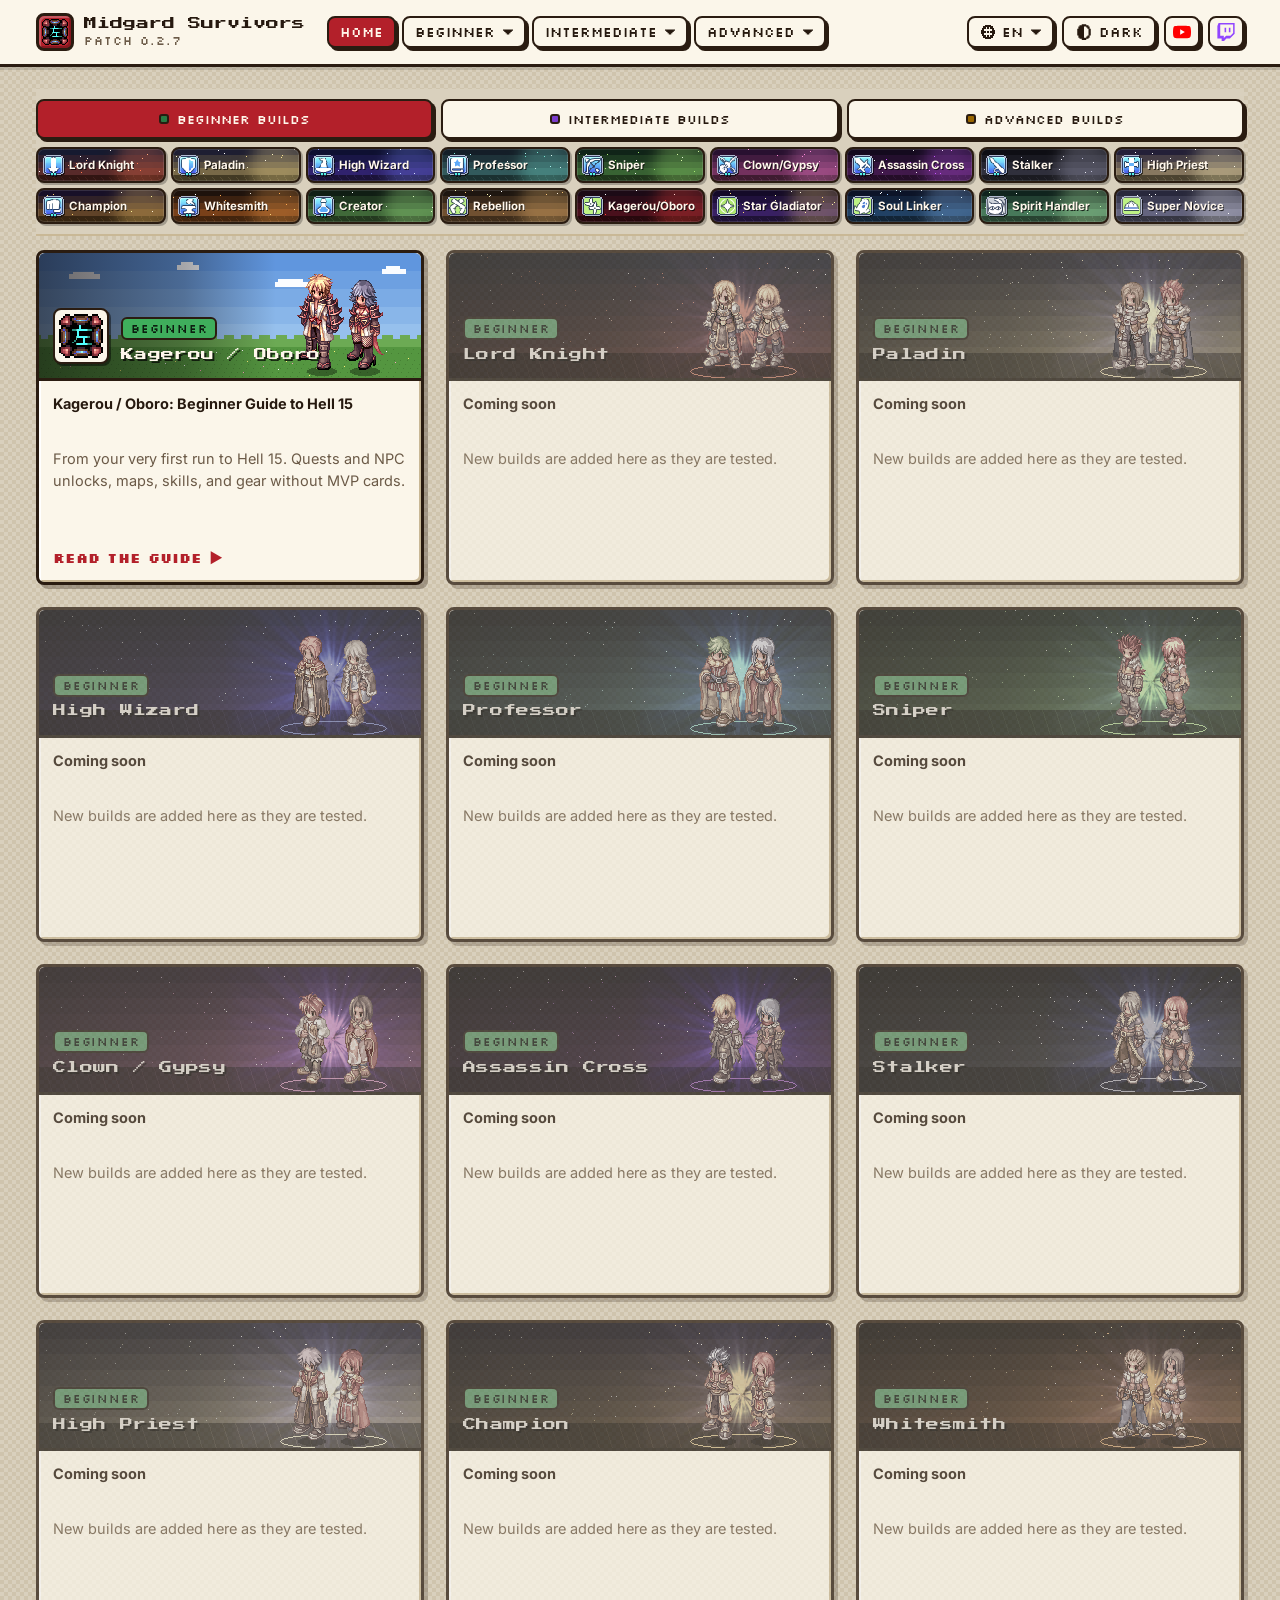
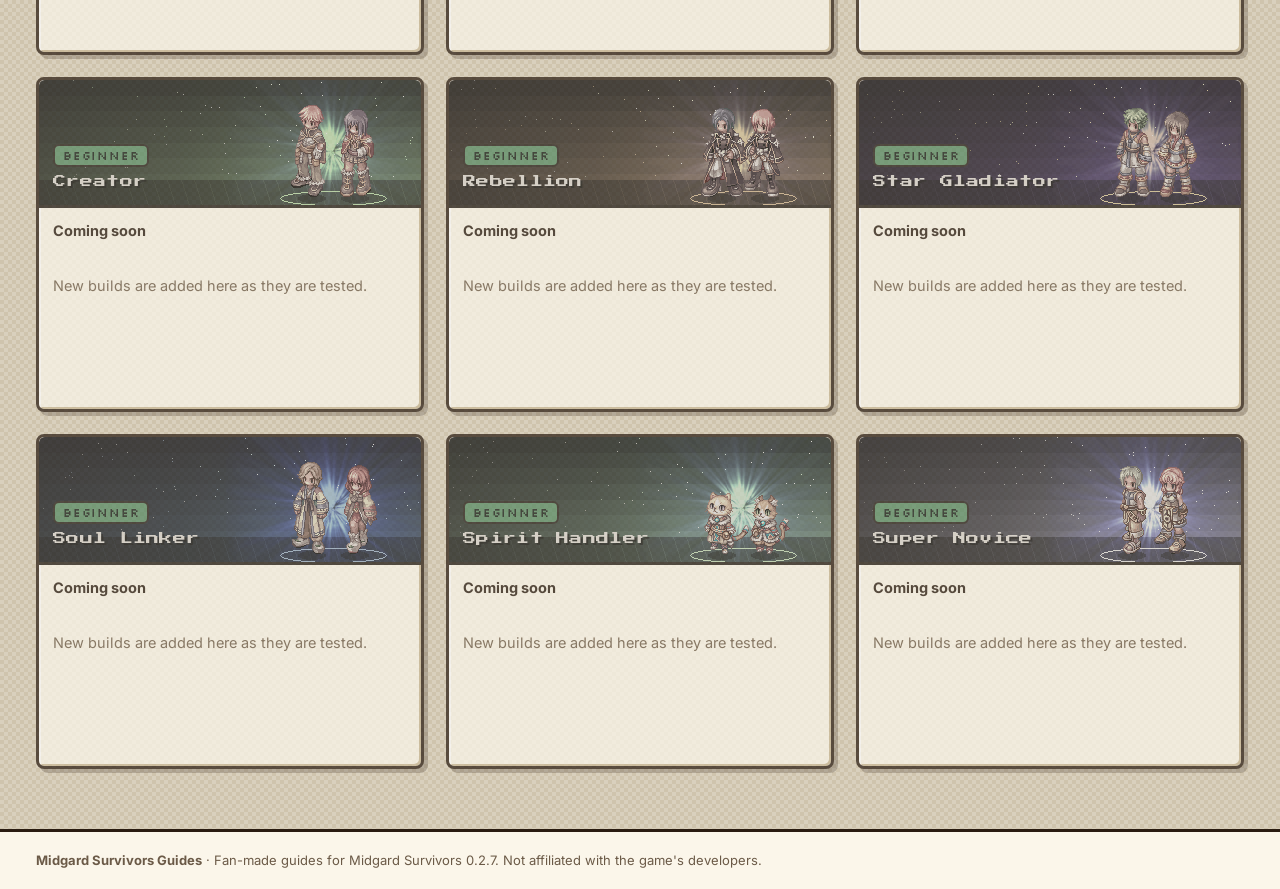
==== commit e5fecef8: "Home: remove the title banner (h1 kept for screen readers and search) Co-Authored-By: Claude Opus 5." ====
--- a/index.html
+++ b/index.html
@@ -33,7 +33,7 @@
 <div class="mpanel"><nav class="mainnav" aria-label="Builds"><a class="btn navlink" href="" aria-current="page"><span class="tx" data-t="en" lang="en">Home</span><span class="tx" data-t="pt" lang="pt-BR">Início</span><span class="tx" data-t="es" lang="es">Inicio</span><span class="tx" data-t="zh" lang="zh-Hant">首頁</span></a><div class="dd"><button class="btn" type="button" aria-expanded="false" aria-haspopup="true"><span class="tx" data-t="en" lang="en">Beginner</span><span class="tx" data-t="pt" lang="pt-BR">Iniciante</span><span class="tx" data-t="es" lang="es">Principiante</span><span class="tx" data-t="zh" lang="zh-Hant">新手</span><svg class="caret" viewBox="0 0 8 8" aria-hidden="true"><path fill="currentColor" d="M0 2h8v1H7v1H6v1H5v1H3V5H2V4H1V3H0z"/></svg></button><div class="dd-menu" role="menu"><a class="dd-item" role="menuitem" href="kagerou/beginner/"><i class="ico i-skill_left_hand_mastery"></i><span><small>Kagerou / Oboro</small><b><span class="tx" data-t="en" lang="en">Kagerou / Oboro: Beginner Guide to Hell 15</span><span class="tx" data-t="pt" lang="pt-BR">Kagerou / Oboro: Guia do Iniciante até o Hell 15</span><span class="tx" data-t="es" lang="es">Kagerou / Oboro: Guía de principiante hasta Hell 15</span><span class="tx" data-t="zh" lang="zh-Hant">Kagerou / Oboro：新手到 Hell 15 攻略</span></b></span></a></div></div><div class="dd"><button class="btn" type="button" aria-expanded="false" aria-haspopup="true"><span class="tx" data-t="en" lang="en">Intermediate</span><span class="tx" data-t="pt" lang="pt-BR">Intermediário</span><span class="tx" data-t="es" lang="es">Intermedio</span><span class="tx" data-t="zh" lang="zh-Hant">中階</span><svg class="caret" viewBox="0 0 8 8" aria-hidden="true"><path fill="currentColor" d="M0 2h8v1H7v1H6v1H5v1H3V5H2V4H1V3H0z"/></svg></button><div class="dd-menu" role="menu"><a class="dd-item" role="menuitem" href="kagerou/intermediate/"><i class="ico i-item_venom_knife"></i><span><small>Kagerou / Oboro</small><b><span class="tx" data-t="en" lang="en">Kagerou Bleed: Intermediate (Hell 15)</span><span class="tx" data-t="pt" lang="pt-BR">Kagerou Sangramento: Intermediário (Hell 15)</span><span class="tx" data-t="es" lang="es">Kagerou Sangrado: Intermedio (Hell 15)</span><span class="tx" data-t="zh" lang="zh-Hant">Kagerou 流血：中階（Hell 15）</span></b></span></a></div></div><div class="dd"><button class="btn" type="button" aria-expanded="false" aria-haspopup="true"><span class="tx" data-t="en" lang="en">Advanced</span><span class="tx" data-t="pt" lang="pt-BR">Avançado</span><span class="tx" data-t="es" lang="es">Avanzado</span><span class="tx" data-t="zh" lang="zh-Hant">進階</span><svg class="caret" viewBox="0 0 8 8" aria-hidden="true"><path fill="currentColor" d="M0 2h8v1H7v1H6v1H5v1H3V5H2V4H1V3H0z"/></svg></button><div class="dd-menu" role="menu"><a class="dd-item" role="menuitem" href="kagerou/advanced/"><i class="ico i-pact_blood"></i><span><small>Kagerou / Oboro</small><b><span class="tx" data-t="en" lang="en">Kagerou Bleed Build: Advanced and Expensive</span><span class="tx" data-t="pt" lang="pt-BR">Kagerou: Build de Sangramento (Avançada)</span><span class="tx" data-t="es" lang="es">Kagerou: Build de Sangrado (Avanzada)</span><span class="tx" data-t="zh" lang="zh-Hant">Kagerou 流血流派：進階高成本</span></b></span></a><a class="dd-item" role="menuitem" href="champion/advanced/"><i class="ico i-skill_heal"></i><span><small>Champion</small><b><span class="tx" data-t="en" lang="en">Quadrille Champion: Heal Proc Build for the Emperium</span><span class="tx" data-t="pt" lang="pt-BR">Quadrille Champion: Build de Heal por Procs para o Emperium</span><span class="tx" data-t="es" lang="es">Quadrille Champion: Build de Heal por Procs para el Emperium</span><span class="tx" data-t="zh" lang="zh-Hant">Quadrille Champion：Emperium 治療觸發流派</span></b></span></a></div></div></nav><div class="mrow"><div class="langs"><div class="dd lang-dd"><button class="btn" type="button" aria-expanded="false" aria-haspopup="true" aria-label="Language"><svg viewBox="0 0 16 16" aria-hidden="true"><path fill="currentColor" d="M5 1h6v1h2v2h1v2h1v4h-1v2h-1v2h-2v1H5v-1H3v-2H2v-2H1V6h1V4h1V2h2zm1 2v2H4v2h2v2H4v2h2v2h1v-2h2v2h1v-2h2V9h-2V7h2V5h-2V3H9v2H7V3zm1 4h2v2H7z"/></svg><span class="tx" data-t="en">EN</span><span class="tx" data-t="pt">PT</span><span class="tx" data-t="es">ES</span><span class="tx" data-t="zh">繁中</span><svg class="caret" viewBox="0 0 8 8" aria-hidden="true"><path fill="currentColor" d="M0 2h8v1H7v1H6v1H5v1H3V5H2V4H1V3H0z"/></svg></button><div class="dd-menu" role="menu"><button class="dd-item lang-item" type="button" role="menuitemradio" data-l="en" aria-pressed="false" onclick="setLang('en')"><span class="code">EN</span><b lang="en">English</b></button><button class="dd-item lang-item" type="button" role="menuitemradio" data-l="pt" aria-pressed="false" onclick="setLang('pt')"><span class="code">PT</span><b lang="pt-BR">Português</b></button><button class="dd-item lang-item" type="button" role="menuitemradio" data-l="es" aria-pressed="false" onclick="setLang('es')"><span class="code">ES</span><b lang="es">Español</b></button><button class="dd-item lang-item" type="button" role="menuitemradio" data-l="zh" aria-pressed="false" onclick="setLang('zh')"><span class="code">繁中</span><b lang="zh-Hant">繁體中文</b></button></div></div></div><div class="social"><a class="btn icon" href="https://www.youtube.com/@furinguito" target="_blank" rel="noopener" aria-label="YouTube" title="YouTube: furinguito"><svg viewBox="0 0 24 24" aria-hidden="true"><path fill="#FF0000" d="M23.5 6.2a3 3 0 0 0-2.1-2.1C19.5 3.6 12 3.6 12 3.6s-7.5 0-9.4.5A3 3 0 0 0 .5 6.2 31 31 0 0 0 0 12a31 31 0 0 0 .5 5.8 3 3 0 0 0 2.1 2.1c1.9.5 9.4.5 9.4.5s7.5 0 9.4-.5a3 3 0 0 0 2.1-2.1A31 31 0 0 0 24 12a31 31 0 0 0-.5-5.8z"/><path fill="#fff" d="M9.6 15.6 15.8 12 9.6 8.4z"/></svg></a><a class="btn icon" href="https://www.twitch.tv/furinguito" target="_blank" rel="noopener" aria-label="Twitch" title="Twitch: furinguito"><svg viewBox="0 0 24 24" aria-hidden="true"><path fill="#9146FF" d="M2.1 0 .5 4.1v16.6h5.7V24h3.2l3.1-3.3h4.7l6.3-6.3V0H2.1zm19.4 13.4-3.6 3.6h-5.7l-3.1 3.1V17H4.3V2.1h17.2v11.3z"/><path fill="#9146FF" d="M17.9 6.2h-2.1v6.2h2.1V6.2zm-5.7 0h-2.1v6.2h2.1V6.2z"/></svg></a></div></div></div>
 </header>
 <main id="main" class="wrap">
-<header class="hero home-hero"><i class="ico heroic i-ui_gem_emperium"></i><div><h1>Midgard Survivors Guides</h1></div></header><div class="homebar"><div class="lvtabs" role="tablist" aria-label="Difficulty"><button class="btn lvtab" type="button" role="tab" data-lv="beginner" aria-selected="false" aria-controls="lv-beginner"><span class="dotlv lv-beginner"></span><span class="tx" data-t="en" lang="en">Beginner Builds</span><span class="tx" data-t="pt" lang="pt-BR">Builds Iniciantes</span><span class="tx" data-t="es" lang="es">Builds de Principiante</span><span class="tx" data-t="zh" lang="zh-Hant">新手流派</span></button><button class="btn lvtab" type="button" role="tab" data-lv="intermediate" aria-selected="false" aria-controls="lv-intermediate"><span class="dotlv lv-intermediate"></span><span class="tx" data-t="en" lang="en">Intermediate Builds</span><span class="tx" data-t="pt" lang="pt-BR">Builds Intermediárias</span><span class="tx" data-t="es" lang="es">Builds Intermedias</span><span class="tx" data-t="zh" lang="zh-Hant">中階流派</span></button><button class="btn lvtab" type="button" role="tab" data-lv="advanced" aria-selected="false" aria-controls="lv-advanced"><span class="dotlv lv-advanced"></span><span class="tx" data-t="en" lang="en">Advanced Builds</span><span class="tx" data-t="pt" lang="pt-BR">Builds Avançadas</span><span class="tx" data-t="es" lang="es">Builds Avanzadas</span><span class="tx" data-t="zh" lang="zh-Hant">進階流派</span></button></div><nav class="clsbar" aria-label="Classes"><button class="clschip" type="button" data-cls="lord_knight" style="background-image:url(assets/banners/chip-lord_knight.png)"><i class="ico i-job_lord_knight"></i><span>Lord Knight</span></button><button class="clschip" type="button" data-cls="paladin" style="background-image:url(assets/banners/chip-paladin.png)"><i class="ico i-job_paladin"></i><span>Paladin</span></button><button class="clschip" type="button" data-cls="high_wizard" style="background-image:url(assets/banners/chip-high_wizard.png)"><i class="ico i-job_high_wizard"></i><span>High Wizard</span></button><button class="clschip" type="button" data-cls="professor" style="background-image:url(assets/banners/chip-professor.png)"><i class="ico i-job_professor"></i><span>Professor</span></button><button class="clschip" type="button" data-cls="sniper" style="background-image:url(assets/banners/chip-sniper.png)"><i class="ico i-job_sniper"></i><span>Sniper</span></button><button class="clschip" type="button" data-cls="clown" style="background-image:url(assets/banners/chip-clown.png)"><i class="ico i-job_clown"></i><span>Clown/Gypsy</span></button><button class="clschip" type="button" data-cls="assassin_cross" style="background-image:url(assets/banners/chip-assassin_cross.png)"><i class="ico i-job_assassin_cross"></i><span>Assassin Cross</span></button><button class="clschip" type="button" data-cls="stalker" style="background-image:url(assets/banners/chip-stalker.png)"><i class="ico i-job_stalker"></i><span>Stalker</span></button><button class="clschip" type="button" data-cls="high_priest" style="background-image:url(assets/banners/chip-high_priest.png)"><i class="ico i-job_high_priest"></i><span>High Priest</span></button><button class="clschip" type="button" data-cls="champion" style="background-image:url(assets/banners/chip-champion.png)"><i class="ico i-job_champion"></i><span>Champion</span></button><button class="clschip" type="button" data-cls="whitesmith" style="background-image:url(assets/banners/chip-whitesmith.png)"><i class="ico i-job_whitesmith"></i><span>Whitesmith</span></button><button class="clschip" type="button" data-cls="creator" style="background-image:url(assets/banners/chip-creator.png)"><i class="ico i-job_creator"></i><span>Creator</span></button><button class="clschip" type="button" data-cls="rebellion" style="background-image:url(assets/banners/chip-rebellion.png)"><i class="ico i-job_rebellion"></i><span>Rebellion</span></button><button class="clschip" type="button" data-cls="kagerou" style="background-image:url(assets/banners/chip-kagerou.png)"><i class="ico i-job_kagerou"></i><span>Kagerou/Oboro</span></button><button class="clschip" type="button" data-cls="star_gladiator" style="background-image:url(assets/banners/chip-star_gladiator.png)"><i class="ico i-job_star_gladiator"></i><span>Star Gladiator</span></button><button class="clschip" type="button" data-cls="soul_linker" style="background-image:url(assets/banners/chip-soul_linker.png)"><i class="ico i-job_soul_linker"></i><span>Soul Linker</span></button><button class="clschip" type="button" data-cls="spirit_handler" style="background-image:url(assets/banners/chip-spirit_handler.png)"><i class="ico i-job_spirit_handler"></i><span>Spirit Handler</span></button><button class="clschip" type="button" data-cls="super_novice" style="background-image:url(assets/banners/chip-super_novice.png)"><i class="ico i-job_super_novice"></i><span>Super Novice</span></button></nav></div><div class="lvpanel" id="lv-beginner" role="tabpanel" data-lv="beginner"><div class="clsgrid"><a class="card" id="beginner-kagerou" data-cls="kagerou" href="kagerou/beginner/"><div class="top banner" style="background-image:linear-gradient(90deg,rgba(10,6,8,.62) 0%,rgba(10,6,8,.35) 38%,rgba(10,6,8,0) 62%),url(assets/banners/kagerou-beginner.png)"><i class="ico i-skill_left_hand_mastery"></i><div><span class="tag lv-beginner"><span class="tx" data-t="en" lang="en">Beginner</span><span class="tx" data-t="pt" lang="pt-BR">Iniciante</span><span class="tx" data-t="es" lang="es">Principiante</span><span class="tx" data-t="zh" lang="zh-Hant">新手</span></span><h3>Kagerou / Oboro</h3></div></div><div class="body"><p><b><span class="tx" data-t="en" lang="en">Kagerou / Oboro: Beginner Guide to Hell 15</span><span class="tx" data-t="pt" lang="pt-BR">Kagerou / Oboro: Guia do Iniciante até o Hell 15</span><span class="tx" data-t="es" lang="es">Kagerou / Oboro: Guía de principiante hasta Hell 15</span><span class="tx" data-t="zh" lang="zh-Hant">Kagerou / Oboro：新手到 Hell 15 攻略</span></b></p><p class="muted"><span class="tx" data-t="en" lang="en">From your very first run to Hell 15. Quests and NPC unlocks, maps, skills, and gear without MVP cards.</span><span class="tx" data-t="pt" lang="pt-BR">Da primeira run até o Hell 15. Quests e NPCs, mapas, skills e equipamento sem cartas de MVP.</span><span class="tx" data-t="es" lang="es">Desde tu primera partida hasta Hell 15. Misiones y NPC, mapas, habilidades y equipo sin cartas de MVP.</span><span class="tx" data-t="zh" lang="zh-Hant">從第一場到 Hell 15。任務與 NPC 解鎖、地圖、技能，以及不用 MVP 卡片的裝備。</span></p><span class="go"><span class="tx" data-t="en" lang="en">Read the guide ▶</span><span class="tx" data-t="pt" lang="pt-BR">Ler o guia ▶</span><span class="tx" data-t="es" lang="es">Leer la guía ▶</span><span class="tx" data-t="zh" lang="zh-Hant">閱讀攻略 ▶</span></span></div></a><div class="card soon" id="beginner-lord_knight" data-cls="lord_knight"><div class="top banner" style="background-image:linear-gradient(90deg,rgba(10,6,8,.62) 0%,rgba(10,6,8,.35) 38%,rgba(10,6,8,0) 62%),url(assets/banners/class-lord_knight.png)"><div><span class="tag lv-beginner"><span class="tx" data-t="en" lang="en">Beginner</span><span class="tx" data-t="pt" lang="pt-BR">Iniciante</span><span class="tx" data-t="es" lang="es">Principiante</span><span class="tx" data-t="zh" lang="zh-Hant">新手</span></span><h3>Lord Knight</h3></div></div><div class="body"><p><b><span class="tx" data-t="en" lang="en">Coming soon</span><span class="tx" data-t="pt" lang="pt-BR">Em breve</span><span class="tx" data-t="es" lang="es">Próximamente</span><span class="tx" data-t="zh" lang="zh-Hant">即將推出</span></b></p><p class="muted"><span class="tx" data-t="en" lang="en">New builds are added here as they are tested.</span><span class="tx" data-t="pt" lang="pt-BR">Novas builds entram aqui conforme forem testadas.</span><span class="tx" data-t="es" lang="es">Las builds nuevas se agregan aquí a medida que se prueban.</span><span class="tx" data-t="zh" lang="zh-Hant">新流派測試完成後會加到這裡。</span></p><span class="go" aria-hidden="true"></span></div></div><div class="card soon" id="beginner-paladin" data-cls="paladin"><div class="top banner" style="background-image:linear-gradient(90deg,rgba(10,6,8,.62) 0%,rgba(10,6,8,.35) 38%,rgba(10,6,8,0) 62%),url(assets/banners/class-paladin.png)"><div><span class="tag lv-beginner"><span class="tx" data-t="en" lang="en">Beginner</span><span class="tx" data-t="pt" lang="pt-BR">Iniciante</span><span class="tx" data-t="es" lang="es">Principiante</span><span class="tx" data-t="zh" lang="zh-Hant">新手</span></span><h3>Paladin</h3></div></div><div class="body"><p><b><span class="tx" data-t="en" lang="en">Coming soon</span><span class="tx" data-t="pt" lang="pt-BR">Em breve</span><span class="tx" data-t="es" lang="es">Próximamente</span><span class="tx" data-t="zh" lang="zh-Hant">即將推出</span></b></p><p class="muted"><span class="tx" data-t="en" lang="en">New builds are added here as they are tested.</span><span class="tx" data-t="pt" lang="pt-BR">Novas builds entram aqui conforme forem testadas.</span><span class="tx" data-t="es" lang="es">Las builds nuevas se agregan aquí a medida que se prueban.</span><span class="tx" data-t="zh" lang="zh-Hant">新流派測試完成後會加到這裡。</span></p><span class="go" aria-hidden="true"></span></div></div><div class="card soon" id="beginner-high_wizard" data-cls="high_wizard"><div class="top banner" style="background-image:linear-gradient(90deg,rgba(10,6,8,.62) 0%,rgba(10,6,8,.35) 38%,rgba(10,6,8,0) 62%),url(assets/banners/class-high_wizard.png)"><div><span class="tag lv-beginner"><span class="tx" data-t="en" lang="en">Beginner</span><span class="tx" data-t="pt" lang="pt-BR">Iniciante</span><span class="tx" data-t="es" lang="es">Principiante</span><span class="tx" data-t="zh" lang="zh-Hant">新手</span></span><h3>High Wizard</h3></div></div><div class="body"><p><b><span class="tx" data-t="en" lang="en">Coming soon</span><span class="tx" data-t="pt" lang="pt-BR">Em breve</span><span class="tx" data-t="es" lang="es">Próximamente</span><span class="tx" data-t="zh" lang="zh-Hant">即將推出</span></b></p><p class="muted"><span class="tx" data-t="en" lang="en">New builds are added here as they are tested.</span><span class="tx" data-t="pt" lang="pt-BR">Novas builds entram aqui conforme forem testadas.</span><span class="tx" data-t="es" lang="es">Las builds nuevas se agregan aquí a medida que se prueban.</span><span class="tx" data-t="zh" lang="zh-Hant">新流派測試完成後會加到這裡。</span></p><span class="go" aria-hidden="true"></span></div></div><div class="card soon" id="beginner-professor" data-cls="professor"><div class="top banner" style="background-image:linear-gradient(90deg,rgba(10,6,8,.62) 0%,rgba(10,6,8,.35) 38%,rgba(10,6,8,0) 62%),url(assets/banners/class-professor.png)"><div><span class="tag lv-beginner"><span class="tx" data-t="en" lang="en">Beginner</span><span class="tx" data-t="pt" lang="pt-BR">Iniciante</span><span class="tx" data-t="es" lang="es">Principiante</span><span class="tx" data-t="zh" lang="zh-Hant">新手</span></span><h3>Professor</h3></div></div><div class="body"><p><b><span class="tx" data-t="en" lang="en">Coming soon</span><span class="tx" data-t="pt" lang="pt-BR">Em breve</span><span class="tx" data-t="es" lang="es">Próximamente</span><span class="tx" data-t="zh" lang="zh-Hant">即將推出</span></b></p><p class="muted"><span class="tx" data-t="en" lang="en">New builds are added here as they are tested.</span><span class="tx" data-t="pt" lang="pt-BR">Novas builds entram aqui conforme forem testadas.</span><span class="tx" data-t="es" lang="es">Las builds nuevas se agregan aquí a medida que se prueban.</span><span class="tx" data-t="zh" lang="zh-Hant">新流派測試完成後會加到這裡。</span></p><span class="go" aria-hidden="true"></span></div></div><div class="card soon" id="beginner-sniper" data-cls="sniper"><div class="top banner" style="background-image:linear-gradient(90deg,rgba(10,6,8,.62) 0%,rgba(10,6,8,.35) 38%,rgba(10,6,8,0) 62%),url(assets/banners/class-sniper.png)"><div><span class="tag lv-beginner"><span class="tx" data-t="en" lang="en">Beginner</span><span class="tx" data-t="pt" lang="pt-BR">Iniciante</span><span class="tx" data-t="es" lang="es">Principiante</span><span class="tx" data-t="zh" lang="zh-Hant">新手</span></span><h3>Sniper</h3></div></div><div class="body"><p><b><span class="tx" data-t="en" lang="en">Coming soon</span><span class="tx" data-t="pt" lang="pt-BR">Em breve</span><span class="tx" data-t="es" lang="es">Próximamente</span><span class="tx" data-t="zh" lang="zh-Hant">即將推出</span></b></p><p class="muted"><span class="tx" data-t="en" lang="en">New builds are added here as they are tested.</span><span class="tx" data-t="pt" lang="pt-BR">Novas builds entram aqui conforme forem testadas.</span><span class="tx" data-t="es" lang="es">Las builds nuevas se agregan aquí a medida que se prueban.</span><span class="tx" data-t="zh" lang="zh-Hant">新流派測試完成後會加到這裡。</span></p><span class="go" aria-hidden="true"></span></div></div><div class="card soon" id="beginner-clown" data-cls="clown"><div class="top banner" style="background-image:linear-gradient(90deg,rgba(10,6,8,.62) 0%,rgba(10,6,8,.35) 38%,rgba(10,6,8,0) 62%),url(assets/banners/class-clown.png)"><div><span class="tag lv-beginner"><span class="tx" data-t="en" lang="en">Beginner</span><span class="tx" data-t="pt" lang="pt-BR">Iniciante</span><span class="tx" data-t="es" lang="es">Principiante</span><span class="tx" data-t="zh" lang="zh-Hant">新手</span></span><h3>Clown / Gypsy</h3></div></div><div class="body"><p><b><span class="tx" data-t="en" lang="en">Coming soon</span><span class="tx" data-t="pt" lang="pt-BR">Em breve</span><span class="tx" data-t="es" lang="es">Próximamente</span><span class="tx" data-t="zh" lang="zh-Hant">即將推出</span></b></p><p class="muted"><span class="tx" data-t="en" lang="en">New builds are added here as they are tested.</span><span class="tx" data-t="pt" lang="pt-BR">Novas builds entram aqui conforme forem testadas.</span><span class="tx" data-t="es" lang="es">Las builds nuevas se agregan aquí a medida que se prueban.</span><span class="tx" data-t="zh" lang="zh-Hant">新流派測試完成後會加到這裡。</span></p><span class="go" aria-hidden="true"></span></div></div><div class="card soon" id="beginner-assassin_cross" data-cls="assassin_cross"><div class="top banner" style="background-image:linear-gradient(90deg,rgba(10,6,8,.62) 0%,rgba(10,6,8,.35) 38%,rgba(10,6,8,0) 62%),url(assets/banners/class-assassin_cross.png)"><div><span class="tag lv-beginner"><span class="tx" data-t="en" lang="en">Beginner</span><span class="tx" data-t="pt" lang="pt-BR">Iniciante</span><span class="tx" data-t="es" lang="es">Principiante</span><span class="tx" data-t="zh" lang="zh-Hant">新手</span></span><h3>Assassin Cross</h3></div></div><div class="body"><p><b><span class="tx" data-t="en" lang="en">Coming soon</span><span class="tx" data-t="pt" lang="pt-BR">Em breve</span><span class="tx" data-t="es" lang="es">Próximamente</span><span class="tx" data-t="zh" lang="zh-Hant">即將推出</span></b></p><p class="muted"><span class="tx" data-t="en" lang="en">New builds are added here as they are tested.</span><span class="tx" data-t="pt" lang="pt-BR">Novas builds entram aqui conforme forem testadas.</span><span class="tx" data-t="es" lang="es">Las builds nuevas se agregan aquí a medida que se prueban.</span><span class="tx" data-t="zh" lang="zh-Hant">新流派測試完成後會加到這裡。</span></p><span class="go" aria-hidden="true"></span></div></div><div class="card soon" id="beginner-stalker" data-cls="stalker"><div class="top banner" style="background-image:linear-gradient(90deg,rgba(10,6,8,.62) 0%,rgba(10,6,8,.35) 38%,rgba(10,6,8,0) 62%),url(assets/banners/class-stalker.png)"><div><span class="tag lv-beginner"><span class="tx" data-t="en" lang="en">Beginner</span><span class="tx" data-t="pt" lang="pt-BR">Iniciante</span><span class="tx" data-t="es" lang="es">Principiante</span><span class="tx" data-t="zh" lang="zh-Hant">新手</span></span><h3>Stalker</h3></div></div><div class="body"><p><b><span class="tx" data-t="en" lang="en">Coming soon</span><span class="tx" data-t="pt" lang="pt-BR">Em breve</span><span class="tx" data-t="es" lang="es">Próximamente</span><span class="tx" data-t="zh" lang="zh-Hant">即將推出</span></b></p><p class="muted"><span class="tx" data-t="en" lang="en">New builds are added here as they are tested.</span><span class="tx" data-t="pt" lang="pt-BR">Novas builds entram aqui conforme forem testadas.</span><span class="tx" data-t="es" lang="es">Las builds nuevas se agregan aquí a medida que se prueban.</span><span class="tx" data-t="zh" lang="zh-Hant">新流派測試完成後會加到這裡。</span></p><span class="go" aria-hidden="true"></span></div></div><div class="card soon" id="beginner-high_priest" data-cls="high_priest"><div class="top banner" style="background-image:linear-gradient(90deg,rgba(10,6,8,.62) 0%,rgba(10,6,8,.35) 38%,rgba(10,6,8,0) 62%),url(assets/banners/class-high_priest.png)"><div><span class="tag lv-beginner"><span class="tx" data-t="en" lang="en">Beginner</span><span class="tx" data-t="pt" lang="pt-BR">Iniciante</span><span class="tx" data-t="es" lang="es">Principiante</span><span class="tx" data-t="zh" lang="zh-Hant">新手</span></span><h3>High Priest</h3></div></div><div class="body"><p><b><span class="tx" data-t="en" lang="en">Coming soon</span><span class="tx" data-t="pt" lang="pt-BR">Em breve</span><span class="tx" data-t="es" lang="es">Próximamente</span><span class="tx" data-t="zh" lang="zh-Hant">即將推出</span></b></p><p class="muted"><span class="tx" data-t="en" lang="en">New builds are added here as they are tested.</span><span class="tx" data-t="pt" lang="pt-BR">Novas builds entram aqui conforme forem testadas.</span><span class="tx" data-t="es" lang="es">Las builds nuevas se agregan aquí a medida que se prueban.</span><span class="tx" data-t="zh" lang="zh-Hant">新流派測試完成後會加到這裡。</span></p><span class="go" aria-hidden="true"></span></div></div><div class="card soon" id="beginner-champion" data-cls="champion"><div class="top banner" style="background-image:linear-gradient(90deg,rgba(10,6,8,.62) 0%,rgba(10,6,8,.35) 38%,rgba(10,6,8,0) 62%),url(assets/banners/class-champion.png)"><div><span class="tag lv-beginner"><span class="tx" data-t="en" lang="en">Beginner</span><span class="tx" data-t="pt" lang="pt-BR">Iniciante</span><span class="tx" data-t="es" lang="es">Principiante</span><span class="tx" data-t="zh" lang="zh-Hant">新手</span></span><h3>Champion</h3></div></div><div class="body"><p><b><span class="tx" data-t="en" lang="en">Coming soon</span><span class="tx" data-t="pt" lang="pt-BR">Em breve</span><span class="tx" data-t="es" lang="es">Próximamente</span><span class="tx" data-t="zh" lang="zh-Hant">即將推出</span></b></p><p class="muted"><span class="tx" data-t="en" lang="en">New builds are added here as they are tested.</span><span class="tx" data-t="pt" lang="pt-BR">Novas builds entram aqui conforme forem testadas.</span><span class="tx" data-t="es" lang="es">Las builds nuevas se agregan aquí a medida que se prueban.</span><span class="tx" data-t="zh" lang="zh-Hant">新流派測試完成後會加到這裡。</span></p><span class="go" aria-hidden="true"></span></div></div><div class="card soon" id="beginner-whitesmith" data-cls="whitesmith"><div class="top banner" style="background-image:linear-gradient(90deg,rgba(10,6,8,.62) 0%,rgba(10,6,8,.35) 38%,rgba(10,6,8,0) 62%),url(assets/banners/class-whitesmith.png)"><div><span class="tag lv-beginner"><span class="tx" data-t="en" lang="en">Beginner</span><span class="tx" data-t="pt" lang="pt-BR">Iniciante</span><span class="tx" data-t="es" lang="es">Principiante</span><span class="tx" data-t="zh" lang="zh-Hant">新手</span></span><h3>Whitesmith</h3></div></div><div class="body"><p><b><span class="tx" data-t="en" lang="en">Coming soon</span><span class="tx" data-t="pt" lang="pt-BR">Em breve</span><span class="tx" data-t="es" lang="es">Próximamente</span><span class="tx" data-t="zh" lang="zh-Hant">即將推出</span></b></p><p class="muted"><span class="tx" data-t="en" lang="en">New builds are added here as they are tested.</span><span class="tx" data-t="pt" lang="pt-BR">Novas builds entram aqui conforme forem testadas.</span><span class="tx" data-t="es" lang="es">Las builds nuevas se agregan aquí a medida que se prueban.</span><span class="tx" data-t="zh" lang="zh-Hant">新流派測試完成後會加到這裡。</span></p><span class="go" aria-hidden="true"></span></div></div><div class="card soon" id="beginner-creator" data-cls="creator"><div class="top banner" style="background-image:linear-gradient(90deg,rgba(10,6,8,.62) 0%,rgba(10,6,8,.35) 38%,rgba(10,6,8,0) 62%),url(assets/banners/class-creator.png)"><div><span class="tag lv-beginner"><span class="tx" data-t="en" lang="en">Beginner</span><span class="tx" data-t="pt" lang="pt-BR">Iniciante</span><span class="tx" data-t="es" lang="es">Principiante</span><span class="tx" data-t="zh" lang="zh-Hant">新手</span></span><h3>Creator</h3></div></div><div class="body"><p><b><span class="tx" data-t="en" lang="en">Coming soon</span><span class="tx" data-t="pt" lang="pt-BR">Em breve</span><span class="tx" data-t="es" lang="es">Próximamente</span><span class="tx" data-t="zh" lang="zh-Hant">即將推出</span></b></p><p class="muted"><span class="tx" data-t="en" lang="en">New builds are added here as they are tested.</span><span class="tx" data-t="pt" lang="pt-BR">Novas builds entram aqui conforme forem testadas.</span><span class="tx" data-t="es" lang="es">Las builds nuevas se agregan aquí a medida que se prueban.</span><span class="tx" data-t="zh" lang="zh-Hant">新流派測試完成後會加到這裡。</span></p><span class="go" aria-hidden="true"></span></div></div><div class="card soon" id="beginner-rebellion" data-cls="rebellion"><div class="top banner" style="background-image:linear-gradient(90deg,rgba(10,6,8,.62) 0%,rgba(10,6,8,.35) 38%,rgba(10,6,8,0) 62%),url(assets/banners/class-rebellion.png)"><div><span class="tag lv-beginner"><span class="tx" data-t="en" lang="en">Beginner</span><span class="tx" data-t="pt" lang="pt-BR">Iniciante</span><span class="tx" data-t="es" lang="es">Principiante</span><span class="tx" data-t="zh" lang="zh-Hant">新手</span></span><h3>Rebellion</h3></div></div><div class="body"><p><b><span class="tx" data-t="en" lang="en">Coming soon</span><span class="tx" data-t="pt" lang="pt-BR">Em breve</span><span class="tx" data-t="es" lang="es">Próximamente</span><span class="tx" data-t="zh" lang="zh-Hant">即將推出</span></b></p><p class="muted"><span class="tx" data-t="en" lang="en">New builds are added here as they are tested.</span><span class="tx" data-t="pt" lang="pt-BR">Novas builds entram aqui conforme forem testadas.</span><span class="tx" data-t="es" lang="es">Las builds nuevas se agregan aquí a medida que se prueban.</span><span class="tx" data-t="zh" lang="zh-Hant">新流派測試完成後會加到這裡。</span></p><span class="go" aria-hidden="true"></span></div></div><div class="card soon" id="beginner-star_gladiator" data-cls="star_gladiator"><div class="top banner" style="background-image:linear-gradient(90deg,rgba(10,6,8,.62) 0%,rgba(10,6,8,.35) 38%,rgba(10,6,8,0) 62%),url(assets/banners/class-star_gladiator.png)"><div><span class="tag lv-beginner"><span class="tx" data-t="en" lang="en">Beginner</span><span class="tx" data-t="pt" lang="pt-BR">Iniciante</span><span class="tx" data-t="es" lang="es">Principiante</span><span class="tx" data-t="zh" lang="zh-Hant">新手</span></span><h3>Star Gladiator</h3></div></div><div class="body"><p><b><span class="tx" data-t="en" lang="en">Coming soon</span><span class="tx" data-t="pt" lang="pt-BR">Em breve</span><span class="tx" data-t="es" lang="es">Próximamente</span><span class="tx" data-t="zh" lang="zh-Hant">即將推出</span></b></p><p class="muted"><span class="tx" data-t="en" lang="en">New builds are added here as they are tested.</span><span class="tx" data-t="pt" lang="pt-BR">Novas builds entram aqui conforme forem testadas.</span><span class="tx" data-t="es" lang="es">Las builds nuevas se agregan aquí a medida que se prueban.</span><span class="tx" data-t="zh" lang="zh-Hant">新流派測試完成後會加到這裡。</span></p><span class="go" aria-hidden="true"></span></div></div><div class="card soon" id="beginner-soul_linker" data-cls="soul_linker"><div class="top banner" style="background-image:linear-gradient(90deg,rgba(10,6,8,.62) 0%,rgba(10,6,8,.35) 38%,rgba(10,6,8,0) 62%),url(assets/banners/class-soul_linker.png)"><div><span class="tag lv-beginner"><span class="tx" data-t="en" lang="en">Beginner</span><span class="tx" data-t="pt" lang="pt-BR">Iniciante</span><span class="tx" data-t="es" lang="es">Principiante</span><span class="tx" data-t="zh" lang="zh-Hant">新手</span></span><h3>Soul Linker</h3></div></div><div class="body"><p><b><span class="tx" data-t="en" lang="en">Coming soon</span><span class="tx" data-t="pt" lang="pt-BR">Em breve</span><span class="tx" data-t="es" lang="es">Próximamente</span><span class="tx" data-t="zh" lang="zh-Hant">即將推出</span></b></p><p class="muted"><span class="tx" data-t="en" lang="en">New builds are added here as they are tested.</span><span class="tx" data-t="pt" lang="pt-BR">Novas builds entram aqui conforme forem testadas.</span><span class="tx" data-t="es" lang="es">Las builds nuevas se agregan aquí a medida que se prueban.</span><span class="tx" data-t="zh" lang="zh-Hant">新流派測試完成後會加到這裡。</span></p><span class="go" aria-hidden="true"></span></div></div><div class="card soon" id="beginner-spirit_handler" data-cls="spirit_handler"><div class="top banner" style="background-image:linear-gradient(90deg,rgba(10,6,8,.62) 0%,rgba(10,6,8,.35) 38%,rgba(10,6,8,0) 62%),url(assets/banners/class-spirit_handler.png)"><div><span class="tag lv-beginner"><span class="tx" data-t="en" lang="en">Beginner</span><span class="tx" data-t="pt" lang="pt-BR">Iniciante</span><span class="tx" data-t="es" lang="es">Principiante</span><span class="tx" data-t="zh" lang="zh-Hant">新手</span></span><h3>Spirit Handler</h3></div></div><div class="body"><p><b><span class="tx" data-t="en" lang="en">Coming soon</span><span class="tx" data-t="pt" lang="pt-BR">Em breve</span><span class="tx" data-t="es" lang="es">Próximamente</span><span class="tx" data-t="zh" lang="zh-Hant">即將推出</span></b></p><p class="muted"><span class="tx" data-t="en" lang="en">New builds are added here as they are tested.</span><span class="tx" data-t="pt" lang="pt-BR">Novas builds entram aqui conforme forem testadas.</span><span class="tx" data-t="es" lang="es">Las builds nuevas se agregan aquí a medida que se prueban.</span><span class="tx" data-t="zh" lang="zh-Hant">新流派測試完成後會加到這裡。</span></p><span class="go" aria-hidden="true"></span></div></div><div class="card soon" id="beginner-super_novice" data-cls="super_novice"><div class="top banner" style="background-image:linear-gradient(90deg,rgba(10,6,8,.62) 0%,rgba(10,6,8,.35) 38%,rgba(10,6,8,0) 62%),url(assets/banners/class-super_novice.png)"><div><span class="tag lv-beginner"><span class="tx" data-t="en" lang="en">Beginner</span><span class="tx" data-t="pt" lang="pt-BR">Iniciante</span><span class="tx" data-t="es" lang="es">Principiante</span><span class="tx" data-t="zh" lang="zh-Hant">新手</span></span><h3>Super Novice</h3></div></div><div class="body"><p><b><span class="tx" data-t="en" lang="en">Coming soon</span><span class="tx" data-t="pt" lang="pt-BR">Em breve</span><span class="tx" data-t="es" lang="es">Próximamente</span><span class="tx" data-t="zh" lang="zh-Hant">即將推出</span></b></p><p class="muted"><span class="tx" data-t="en" lang="en">New builds are added here as they are tested.</span><span class="tx" data-t="pt" lang="pt-BR">Novas builds entram aqui conforme forem testadas.</span><span class="tx" data-t="es" lang="es">Las builds nuevas se agregan aquí a medida que se prueban.</span><span class="tx" data-t="zh" lang="zh-Hant">新流派測試完成後會加到這裡。</span></p><span class="go" aria-hidden="true"></span></div></div></div></div><div class="lvpanel" id="lv-intermediate" role="tabpanel" data-lv="intermediate"><div class="clsgrid"><a class="card" id="intermediate-kagerou" data-cls="kagerou" href="kagerou/intermediate/"><div class="top banner" style="background-image:linear-gradient(90deg,rgba(10,6,8,.62) 0%,rgba(10,6,8,.35) 38%,rgba(10,6,8,0) 62%),url(assets/banners/kagerou-intermediate.png)"><i class="ico i-item_venom_knife"></i><div><span class="tag lv-intermediate"><span class="tx" data-t="en" lang="en">Intermediate</span><span class="tx" data-t="pt" lang="pt-BR">Intermediário</span><span class="tx" data-t="es" lang="es">Intermedio</span><span class="tx" data-t="zh" lang="zh-Hant">中階</span></span><h3>Kagerou / Oboro</h3></div></div><div class="body"><p><b><span class="tx" data-t="en" lang="en">Kagerou Bleed: Intermediate (Hell 15)</span><span class="tx" data-t="pt" lang="pt-BR">Kagerou Sangramento: Intermediário (Hell 15)</span><span class="tx" data-t="es" lang="es">Kagerou Sangrado: Intermedio (Hell 15)</span><span class="tx" data-t="zh" lang="zh-Hant">Kagerou 流血：中階（Hell 15）</span></b></p><p class="muted"><span class="tx" data-t="en" lang="en">Clear Hell 15 first: a tester's run without full S grade or perfect Star Potential, with their gear and settings.</span><span class="tx" data-t="pt" lang="pt-BR">Feche o Hell 15 primeiro: a run de um tester sem tudo grade S nem Star Potential perfeito, com equipamento e configurações dele.</span><span class="tx" data-t="es" lang="es">Supera Hell 15 primero: la partida de un tester sin todo grado S ni Star Potential perfecto, con su equipo y ajustes.</span><span class="tx" data-t="zh" lang="zh-Hant">先打完 Hell 15：測試者未全 S 級、潛能隨機的通關，附裝備與設定。</span></p><span class="go"><span class="tx" data-t="en" lang="en">Read the guide ▶</span><span class="tx" data-t="pt" lang="pt-BR">Ler o guia ▶</span><span class="tx" data-t="es" lang="es">Leer la guía ▶</span><span class="tx" data-t="zh" lang="zh-Hant">閱讀攻略 ▶</span></span></div></a><div class="card soon" id="intermediate-lord_knight" data-cls="lord_knight"><div class="top banner" style="background-image:linear-gradient(90deg,rgba(10,6,8,.62) 0%,rgba(10,6,8,.35) 38%,rgba(10,6,8,0) 62%),url(assets/banners/class-lord_knight.png)"><div><span class="tag lv-intermediate"><span class="tx" data-t="en" lang="en">Intermediate</span><span class="tx" data-t="pt" lang="pt-BR">Intermediário</span><span class="tx" data-t="es" lang="es">Intermedio</span><span class="tx" data-t="zh" lang="zh-Hant">中階</span></span><h3>Lord Knight</h3></div></div><div class="body"><p><b><span class="tx" data-t="en" lang="en">Coming soon</span><span class="tx" data-t="pt" lang="pt-BR">Em breve</span><span class="tx" data-t="es" lang="es">Próximamente</span><span class="tx" data-t="zh" lang="zh-Hant">即將推出</span></b></p><p class="muted"><span class="tx" data-t="en" lang="en">New builds are added here as they are tested.</span><span class="tx" data-t="pt" lang="pt-BR">Novas builds entram aqui conforme forem testadas.</span><span class="tx" data-t="es" lang="es">Las builds nuevas se agregan aquí a medida que se prueban.</span><span class="tx" data-t="zh" lang="zh-Hant">新流派測試完成後會加到這裡。</span></p><span class="go" aria-hidden="true"></span></div></div><div class="card soon" id="intermediate-paladin" data-cls="paladin"><div class="top banner" style="background-image:linear-gradient(90deg,rgba(10,6,8,.62) 0%,rgba(10,6,8,.35) 38%,rgba(10,6,8,0) 62%),url(assets/banners/class-paladin.png)"><div><span class="tag lv-intermediate"><span class="tx" data-t="en" lang="en">Intermediate</span><span class="tx" data-t="pt" lang="pt-BR">Intermediário</span><span class="tx" data-t="es" lang="es">Intermedio</span><span class="tx" data-t="zh" lang="zh-Hant">中階</span></span><h3>Paladin</h3></div></div><div class="body"><p><b><span class="tx" data-t="en" lang="en">Coming soon</span><span class="tx" data-t="pt" lang="pt-BR">Em breve</span><span class="tx" data-t="es" lang="es">Próximamente</span><span class="tx" data-t="zh" lang="zh-Hant">即將推出</span></b></p><p class="muted"><span class="tx" data-t="en" lang="en">New builds are added here as they are tested.</span><span class="tx" data-t="pt" lang="pt-BR">Novas builds entram aqui conforme forem testadas.</span><span class="tx" data-t="es" lang="es">Las builds nuevas se agregan aquí a medida que se prueban.</span><span class="tx" data-t="zh" lang="zh-Hant">新流派測試完成後會加到這裡。</span></p><span class="go" aria-hidden="true"></span></div></div><div class="card soon" id="intermediate-high_wizard" data-cls="high_wizard"><div class="top banner" style="background-image:linear-gradient(90deg,rgba(10,6,8,.62) 0%,rgba(10,6,8,.35) 38%,rgba(10,6,8,0) 62%),url(assets/banners/class-high_wizard.png)"><div><span class="tag lv-intermediate"><span class="tx" data-t="en" lang="en">Intermediate</span><span class="tx" data-t="pt" lang="pt-BR">Intermediário</span><span class="tx" data-t="es" lang="es">Intermedio</span><span class="tx" data-t="zh" lang="zh-Hant">中階</span></span><h3>High Wizard</h3></div></div><div class="body"><p><b><span class="tx" data-t="en" lang="en">Coming soon</span><span class="tx" data-t="pt" lang="pt-BR">Em breve</span><span class="tx" data-t="es" lang="es">Próximamente</span><span class="tx" data-t="zh" lang="zh-Hant">即將推出</span></b></p><p class="muted"><span class="tx" data-t="en" lang="en">New builds are added here as they are tested.</span><span class="tx" data-t="pt" lang="pt-BR">Novas builds entram aqui conforme forem testadas.</span><span class="tx" data-t="es" lang="es">Las builds nuevas se agregan aquí a medida que se prueban.</span><span class="tx" data-t="zh" lang="zh-Hant">新流派測試完成後會加到這裡。</span></p><span class="go" aria-hidden="true"></span></div></div><div class="card soon" id="intermediate-professor" data-cls="professor"><div class="top banner" style="background-image:linear-gradient(90deg,rgba(10,6,8,.62) 0%,rgba(10,6,8,.35) 38%,rgba(10,6,8,0) 62%),url(assets/banners/class-professor.png)"><div><span class="tag lv-intermediate"><span class="tx" data-t="en" lang="en">Intermediate</span><span class="tx" data-t="pt" lang="pt-BR">Intermediário</span><span class="tx" data-t="es" lang="es">Intermedio</span><span class="tx" data-t="zh" lang="zh-Hant">中階</span></span><h3>Professor</h3></div></div><div class="body"><p><b><span class="tx" data-t="en" lang="en">Coming soon</span><span class="tx" data-t="pt" lang="pt-BR">Em breve</span><span class="tx" data-t="es" lang="es">Próximamente</span><span class="tx" data-t="zh" lang="zh-Hant">即將推出</span></b></p><p class="muted"><span class="tx" data-t="en" lang="en">New builds are added here as they are tested.</span><span class="tx" data-t="pt" lang="pt-BR">Novas builds entram aqui conforme forem testadas.</span><span class="tx" data-t="es" lang="es">Las builds nuevas se agregan aquí a medida que se prueban.</span><span class="tx" data-t="zh" lang="zh-Hant">新流派測試完成後會加到這裡。</span></p><span class="go" aria-hidden="true"></span></div></div><div class="card soon" id="intermediate-sniper" data-cls="sniper"><div class="top banner" style="background-image:linear-gradient(90deg,rgba(10,6,8,.62) 0%,rgba(10,6,8,.35) 38%,rgba(10,6,8,0) 62%),url(assets/banners/class-sniper.png)"><div><span class="tag lv-intermediate"><span class="tx" data-t="en" lang="en">Intermediate</span><span class="tx" data-t="pt" lang="pt-BR">Intermediário</span><span class="tx" data-t="es" lang="es">Intermedio</span><span class="tx" data-t="zh" lang="zh-Hant">中階</span></span><h3>Sniper</h3></div></div><div class="body"><p><b><span class="tx" data-t="en" lang="en">Coming soon</span><span class="tx" data-t="pt" lang="pt-BR">Em breve</span><span class="tx" data-t="es" lang="es">Próximamente</span><span class="tx" data-t="zh" lang="zh-Hant">即將推出</span></b></p><p class="muted"><span class="tx" data-t="en" lang="en">New builds are added here as they are tested.</span><span class="tx" data-t="pt" lang="pt-BR">Novas builds entram aqui conforme forem testadas.</span><span class="tx" data-t="es" lang="es">Las builds nuevas se agregan aquí a medida que se prueban.</span><span class="tx" data-t="zh" lang="zh-Hant">新流派測試完成後會加到這裡。</span></p><span class="go" aria-hidden="true"></span></div></div><div class="card soon" id="intermediate-clown" data-cls="clown"><div class="top banner" style="background-image:linear-gradient(90deg,rgba(10,6,8,.62) 0%,rgba(10,6,8,.35) 38%,rgba(10,6,8,0) 62%),url(assets/banners/class-clown.png)"><div><span class="tag lv-intermediate"><span class="tx" data-t="en" lang="en">Intermediate</span><span class="tx" data-t="pt" lang="pt-BR">Intermediário</span><span class="tx" data-t="es" lang="es">Intermedio</span><span class="tx" data-t="zh" lang="zh-Hant">中階</span></span><h3>Clown / Gypsy</h3></div></div><div class="body"><p><b><span class="tx" data-t="en" lang="en">Coming soon</span><span class="tx" data-t="pt" lang="pt-BR">Em breve</span><span class="tx" data-t="es" lang="es">Próximamente</span><span class="tx" data-t="zh" lang="zh-Hant">即將推出</span></b></p><p class="muted"><span class="tx" data-t="en" lang="en">New builds are added here as they are tested.</span><span class="tx" data-t="pt" lang="pt-BR">Novas builds entram aqui conforme forem testadas.</span><span class="tx" data-t="es" lang="es">Las builds nuevas se agregan aquí a medida que se prueban.</span><span class="tx" data-t="zh" lang="zh-Hant">新流派測試完成後會加到這裡。</span></p><span class="go" aria-hidden="true"></span></div></div><div class="card soon" id="intermediate-assassin_cross" data-cls="assassin_cross"><div class="top banner" style="background-image:linear-gradient(90deg,rgba(10,6,8,.62) 0%,rgba(10,6,8,.35) 38%,rgba(10,6,8,0) 62%),url(assets/banners/class-assassin_cross.png)"><div><span class="tag lv-intermediate"><span class="tx" data-t="en" lang="en">Intermediate</span><span class="tx" data-t="pt" lang="pt-BR">Intermediário</span><span class="tx" data-t="es" lang="es">Intermedio</span><span class="tx" data-t="zh" lang="zh-Hant">中階</span></span><h3>Assassin Cross</h3></div></div><div class="body"><p><b><span class="tx" data-t="en" lang="en">Coming soon</span><span class="tx" data-t="pt" lang="pt-BR">Em breve</span><span class="tx" data-t="es" lang="es">Próximamente</span><span class="tx" data-t="zh" lang="zh-Hant">即將推出</span></b></p><p class="muted"><span class="tx" data-t="en" lang="en">New builds are added here as they are tested.</span><span class="tx" data-t="pt" lang="pt-BR">Novas builds entram aqui conforme forem testadas.</span><span class="tx" data-t="es" lang="es">Las builds nuevas se agregan aquí a medida que se prueban.</span><span class="tx" data-t="zh" lang="zh-Hant">新流派測試完成後會加到這裡。</span></p><span class="go" aria-hidden="true"></span></div></div><div class="card soon" id="intermediate-stalker" data-cls="stalker"><div class="top banner" style="background-image:linear-gradient(90deg,rgba(10,6,8,.62) 0%,rgba(10,6,8,.35) 38%,rgba(10,6,8,0) 62%),url(assets/banners/class-stalker.png)"><div><span class="tag lv-intermediate"><span class="tx" data-t="en" lang="en">Intermediate</span><span class="tx" data-t="pt" lang="pt-BR">Intermediário</span><span class="tx" data-t="es" lang="es">Intermedio</span><span class="tx" data-t="zh" lang="zh-Hant">中階</span></span><h3>Stalker</h3></div></div><div class="body"><p><b><span class="tx" data-t="en" lang="en">Coming soon</span><span class="tx" data-t="pt" lang="pt-BR">Em breve</span><span class="tx" data-t="es" lang="es">Próximamente</span><span class="tx" data-t="zh" lang="zh-Hant">即將推出</span></b></p><p class="muted"><span class="tx" data-t="en" lang="en">New builds are added here as they are tested.</span><span class="tx" data-t="pt" lang="pt-BR">Novas builds entram aqui conforme forem testadas.</span><span class="tx" data-t="es" lang="es">Las builds nuevas se agregan aquí a medida que se prueban.</span><span class="tx" data-t="zh" lang="zh-Hant">新流派測試完成後會加到這裡。</span></p><span class="go" aria-hidden="true"></span></div></div><div class="card soon" id="intermediate-high_priest" data-cls="high_priest"><div class="top banner" style="background-image:linear-gradient(90deg,rgba(10,6,8,.62) 0%,rgba(10,6,8,.35) 38%,rgba(10,6,8,0) 62%),url(assets/banners/class-high_priest.png)"><div><span class="tag lv-intermediate"><span class="tx" data-t="en" lang="en">Intermediate</span><span class="tx" data-t="pt" lang="pt-BR">Intermediário</span><span class="tx" data-t="es" lang="es">Intermedio</span><span class="tx" data-t="zh" lang="zh-Hant">中階</span></span><h3>High Priest</h3></div></div><div class="body"><p><b><span class="tx" data-t="en" lang="en">Coming soon</span><span class="tx" data-t="pt" lang="pt-BR">Em breve</span><span class="tx" data-t="es" lang="es">Próximamente</span><span class="tx" data-t="zh" lang="zh-Hant">即將推出</span></b></p><p class="muted"><span class="tx" data-t="en" lang="en">New builds are added here as they are tested.</span><span class="tx" data-t="pt" lang="pt-BR">Novas builds entram aqui conforme forem testadas.</span><span class="tx" data-t="es" lang="es">Las builds nuevas se agregan aquí a medida que se prueban.</span><span class="tx" data-t="zh" lang="zh-Hant">新流派測試完成後會加到這裡。</span></p><span class="go" aria-hidden="true"></span></div></div><div class="card soon" id="intermediate-champion" data-cls="champion"><div class="top banner" style="background-image:linear-gradient(90deg,rgba(10,6,8,.62) 0%,rgba(10,6,8,.35) 38%,rgba(10,6,8,0) 62%),url(assets/banners/class-champion.png)"><div><span class="tag lv-intermediate"><span class="tx" data-t="en" lang="en">Intermediate</span><span class="tx" data-t="pt" lang="pt-BR">Intermediário</span><span class="tx" data-t="es" lang="es">Intermedio</span><span class="tx" data-t="zh" lang="zh-Hant">中階</span></span><h3>Champion</h3></div></div><div class="body"><p><b><span class="tx" data-t="en" lang="en">Coming soon</span><span class="tx" data-t="pt" lang="pt-BR">Em breve</span><span class="tx" data-t="es" lang="es">Próximamente</span><span class="tx" data-t="zh" lang="zh-Hant">即將推出</span></b></p><p class="muted"><span class="tx" data-t="en" lang="en">New builds are added here as they are tested.</span><span class="tx" data-t="pt" lang="pt-BR">Novas builds entram aqui conforme forem testadas.</span><span class="tx" data-t="es" lang="es">Las builds nuevas se agregan aquí a medida que se prueban.</span><span class="tx" data-t="zh" lang="zh-Hant">新流派測試完成後會加到這裡。</span></p><span class="go" aria-hidden="true"></span></div></div><div class="card soon" id="intermediate-whitesmith" data-cls="whitesmith"><div class="top banner" style="background-image:linear-gradient(90deg,rgba(10,6,8,.62) 0%,rgba(10,6,8,.35) 38%,rgba(10,6,8,0) 62%),url(assets/banners/class-whitesmith.png)"><div><span class="tag lv-intermediate"><span class="tx" data-t="en" lang="en">Intermediate</span><span class="tx" data-t="pt" lang="pt-BR">Intermediário</span><span class="tx" data-t="es" lang="es">Intermedio</span><span class="tx" data-t="zh" lang="zh-Hant">中階</span></span><h3>Whitesmith</h3></div></div><div class="body"><p><b><span class="tx" data-t="en" lang="en">Coming soon</span><span class="tx" data-t="pt" lang="pt-BR">Em breve</span><span class="tx" data-t="es" lang="es">Próximamente</span><span class="tx" data-t="zh" lang="zh-Hant">即將推出</span></b></p><p class="muted"><span class="tx" data-t="en" lang="en">New builds are added here as they are tested.</span><span class="tx" data-t="pt" lang="pt-BR">Novas builds entram aqui conforme forem testadas.</span><span class="tx" data-t="es" lang="es">Las builds nuevas se agregan aquí a medida que se prueban.</span><span class="tx" data-t="zh" lang="zh-Hant">新流派測試完成後會加到這裡。</span></p><span class="go" aria-hidden="true"></span></div></div><div class="card soon" id="intermediate-creator" data-cls="creator"><div class="top banner" style="background-image:linear-gradient(90deg,rgba(10,6,8,.62) 0%,rgba(10,6,8,.35) 38%,rgba(10,6,8,0) 62%),url(assets/banners/class-creator.png)"><div><span class="tag lv-intermediate"><span class="tx" data-t="en" lang="en">Intermediate</span><span class="tx" data-t="pt" lang="pt-BR">Intermediário</span><span class="tx" data-t="es" lang="es">Intermedio</span><span class="tx" data-t="zh" lang="zh-Hant">中階</span></span><h3>Creator</h3></div></div><div class="body"><p><b><span class="tx" data-t="en" lang="en">Coming soon</span><span class="tx" data-t="pt" lang="pt-BR">Em breve</span><span class="tx" data-t="es" lang="es">Próximamente</span><span class="tx" data-t="zh" lang="zh-Hant">即將推出</span></b></p><p class="muted"><span class="tx" data-t="en" lang="en">New builds are added here as they are tested.</span><span class="tx" data-t="pt" lang="pt-BR">Novas builds entram aqui conforme forem testadas.</span><span class="tx" data-t="es" lang="es">Las builds nuevas se agregan aquí a medida que se prueban.</span><span class="tx" data-t="zh" lang="zh-Hant">新流派測試完成後會加到這裡。</span></p><span class="go" aria-hidden="true"></span></div></div><div class="card soon" id="intermediate-rebellion" data-cls="rebellion"><div class="top banner" style="background-image:linear-gradient(90deg,rgba(10,6,8,.62) 0%,rgba(10,6,8,.35) 38%,rgba(10,6,8,0) 62%),url(assets/banners/class-rebellion.png)"><div><span class="tag lv-intermediate"><span class="tx" data-t="en" lang="en">Intermediate</span><span class="tx" data-t="pt" lang="pt-BR">Intermediário</span><span class="tx" data-t="es" lang="es">Intermedio</span><span class="tx" data-t="zh" lang="zh-Hant">中階</span></span><h3>Rebellion</h3></div></div><div class="body"><p><b><span class="tx" data-t="en" lang="en">Coming soon</span><span class="tx" data-t="pt" lang="pt-BR">Em breve</span><span class="tx" data-t="es" lang="es">Próximamente</span><span class="tx" data-t="zh" lang="zh-Hant">即將推出</span></b></p><p class="muted"><span class="tx" data-t="en" lang="en">New builds are added here as they are tested.</span><span class="tx" data-t="pt" lang="pt-BR">Novas builds entram aqui conforme forem testadas.</span><span class="tx" data-t="es" lang="es">Las builds nuevas se agregan aquí a medida que se prueban.</span><span class="tx" data-t="zh" lang="zh-Hant">新流派測試完成後會加到這裡。</span></p><span class="go" aria-hidden="true"></span></div></div><div class="card soon" id="intermediate-star_gladiator" data-cls="star_gladiator"><div class="top banner" style="background-image:linear-gradient(90deg,rgba(10,6,8,.62) 0%,rgba(10,6,8,.35) 38%,rgba(10,6,8,0) 62%),url(assets/banners/class-star_gladiator.png)"><div><span class="tag lv-intermediate"><span class="tx" data-t="en" lang="en">Intermediate</span><span class="tx" data-t="pt" lang="pt-BR">Intermediário</span><span class="tx" data-t="es" lang="es">Intermedio</span><span class="tx" data-t="zh" lang="zh-Hant">中階</span></span><h3>Star Gladiator</h3></div></div><div class="body"><p><b><span class="tx" data-t="en" lang="en">Coming soon</span><span class="tx" data-t="pt" lang="pt-BR">Em breve</span><span class="tx" data-t="es" lang="es">Próximamente</span><span class="tx" data-t="zh" lang="zh-Hant">即將推出</span></b></p><p class="muted"><span class="tx" data-t="en" lang="en">New builds are added here as they are tested.</span><span class="tx" data-t="pt" lang="pt-BR">Novas builds entram aqui conforme forem testadas.</span><span class="tx" data-t="es" lang="es">Las builds nuevas se agregan aquí a medida que se prueban.</span><span class="tx" data-t="zh" lang="zh-Hant">新流派測試完成後會加到這裡。</span></p><span class="go" aria-hidden="true"></span></div></div><div class="card soon" id="intermediate-soul_linker" data-cls="soul_linker"><div class="top banner" style="background-image:linear-gradient(90deg,rgba(10,6,8,.62) 0%,rgba(10,6,8,.35) 38%,rgba(10,6,8,0) 62%),url(assets/banners/class-soul_linker.png)"><div><span class="tag lv-intermediate"><span class="tx" data-t="en" lang="en">Intermediate</span><span class="tx" data-t="pt" lang="pt-BR">Intermediário</span><span class="tx" data-t="es" lang="es">Intermedio</span><span class="tx" data-t="zh" lang="zh-Hant">中階</span></span><h3>Soul Linker</h3></div></div><div class="body"><p><b><span class="tx" data-t="en" lang="en">Coming soon</span><span class="tx" data-t="pt" lang="pt-BR">Em breve</span><span class="tx" data-t="es" lang="es">Próximamente</span><span class="tx" data-t="zh" lang="zh-Hant">即將推出</span></b></p><p class="muted"><span class="tx" data-t="en" lang="en">New builds are added here as they are tested.</span><span class="tx" data-t="pt" lang="pt-BR">Novas builds entram aqui conforme forem testadas.</span><span class="tx" data-t="es" lang="es">Las builds nuevas se agregan aquí a medida que se prueban.</span><span class="tx" data-t="zh" lang="zh-Hant">新流派測試完成後會加到這裡。</span></p><span class="go" aria-hidden="true"></span></div></div><div class="card soon" id="intermediate-spirit_handler" data-cls="spirit_handler"><div class="top banner" style="background-image:linear-gradient(90deg,rgba(10,6,8,.62) 0%,rgba(10,6,8,.35) 38%,rgba(10,6,8,0) 62%),url(assets/banners/class-spirit_handler.png)"><div><span class="tag lv-intermediate"><span class="tx" data-t="en" lang="en">Intermediate</span><span class="tx" data-t="pt" lang="pt-BR">Intermediário</span><span class="tx" data-t="es" lang="es">Intermedio</span><span class="tx" data-t="zh" lang="zh-Hant">中階</span></span><h3>Spirit Handler</h3></div></div><div class="body"><p><b><span class="tx" data-t="en" lang="en">Coming soon</span><span class="tx" data-t="pt" lang="pt-BR">Em breve</span><span class="tx" data-t="es" lang="es">Próximamente</span><span class="tx" data-t="zh" lang="zh-Hant">即將推出</span></b></p><p class="muted"><span class="tx" data-t="en" lang="en">New builds are added here as they are tested.</span><span class="tx" data-t="pt" lang="pt-BR">Novas builds entram aqui conforme forem testadas.</span><span class="tx" data-t="es" lang="es">Las builds nuevas se agregan aquí a medida que se prueban.</span><span class="tx" data-t="zh" lang="zh-Hant">新流派測試完成後會加到這裡。</span></p><span class="go" aria-hidden="true"></span></div></div><div class="card soon" id="intermediate-super_novice" data-cls="super_novice"><div class="top banner" style="background-image:linear-gradient(90deg,rgba(10,6,8,.62) 0%,rgba(10,6,8,.35) 38%,rgba(10,6,8,0) 62%),url(assets/banners/class-super_novice.png)"><div><span class="tag lv-intermediate"><span class="tx" data-t="en" lang="en">Intermediate</span><span class="tx" data-t="pt" lang="pt-BR">Intermediário</span><span class="tx" data-t="es" lang="es">Intermedio</span><span class="tx" data-t="zh" lang="zh-Hant">中階</span></span><h3>Super Novice</h3></div></div><div class="body"><p><b><span class="tx" data-t="en" lang="en">Coming soon</span><span class="tx" data-t="pt" lang="pt-BR">Em breve</span><span class="tx" data-t="es" lang="es">Próximamente</span><span class="tx" data-t="zh" lang="zh-Hant">即將推出</span></b></p><p class="muted"><span class="tx" data-t="en" lang="en">New builds are added here as they are tested.</span><span class="tx" data-t="pt" lang="pt-BR">Novas builds entram aqui conforme forem testadas.</span><span class="tx" data-t="es" lang="es">Las builds nuevas se agregan aquí a medida que se prueban.</span><span class="tx" data-t="zh" lang="zh-Hant">新流派測試完成後會加到這裡。</span></p><span class="go" aria-hidden="true"></span></div></div></div></div><div class="lvpanel" id="lv-advanced" role="tabpanel" data-lv="advanced"><div class="clsgrid"><a class="card" id="advanced-champion" data-cls="champion" href="champion/advanced/"><div class="top banner" style="background-image:linear-gradient(90deg,rgba(10,6,8,.62) 0%,rgba(10,6,8,.35) 38%,rgba(10,6,8,0) 62%),url(assets/banners/champion-advanced.png)"><i class="ico i-skill_heal"></i><div><span class="tag lv-advanced"><span class="tx" data-t="en" lang="en">Advanced</span><span class="tx" data-t="pt" lang="pt-BR">Avançado</span><span class="tx" data-t="es" lang="es">Avanzado</span><span class="tx" data-t="zh" lang="zh-Hant">進階</span></span><h3>Champion</h3></div></div><div class="body"><p><b><span class="tx" data-t="en" lang="en">Quadrille Champion: Heal Proc Build for the Emperium</span><span class="tx" data-t="pt" lang="pt-BR">Quadrille Champion: Build de Heal por Procs para o Emperium</span><span class="tx" data-t="es" lang="es">Quadrille Champion: Build de Heal por Procs para el Emperium</span><span class="tx" data-t="zh" lang="zh-Hant">Quadrille Champion：Emperium 治療觸發流派</span></b></p><p class="muted"><span class="tx" data-t="en" lang="en">Mastering procs cast Heal and the Soul of Quadrille turns every Heal into a holy explosion. Gear, cards, Star Potential, levels, pacts and dishes.</span><span class="tx" data-t="pt" lang="pt-BR">Os procs de Mastering lançam Heal e a Soul of Quadrille transforma cada Heal numa explosão sagrada. Equipamento, cartas, Star Potential, níveis, pactos e pratos.</span><span class="tx" data-t="es" lang="es">Los procs de Mastering lanzan Heal y la Soul of Quadrille convierte cada Heal en una explosión sagrada. Equipo, cartas, Star Potential, niveles, pactos y platos.</span><span class="tx" data-t="zh" lang="zh-Hant">Mastering 觸發施放治療，Quadrille 之魂讓每次治療變成神聖爆炸。裝備、卡片、星之潛能、等級、契約與料理。</span></p><span class="go"><span class="tx" data-t="en" lang="en">Read the guide ▶</span><span class="tx" data-t="pt" lang="pt-BR">Ler o guia ▶</span><span class="tx" data-t="es" lang="es">Leer la guía ▶</span><span class="tx" data-t="zh" lang="zh-Hant">閱讀攻略 ▶</span></span></div></a><a class="card" id="advanced-kagerou" data-cls="kagerou" href="kagerou/advanced/"><div class="top banner" style="background-image:linear-gradient(90deg,rgba(10,6,8,.62) 0%,rgba(10,6,8,.35) 38%,rgba(10,6,8,0) 62%),url(assets/banners/kagerou-advanced.png)"><i class="ico i-pact_blood"></i><div><span class="tag lv-advanced"><span class="tx" data-t="en" lang="en">Advanced</span><span class="tx" data-t="pt" lang="pt-BR">Avançado</span><span class="tx" data-t="es" lang="es">Avanzado</span><span class="tx" data-t="zh" lang="zh-Hant">進階</span></span><h3>Kagerou / Oboro</h3></div></div><div class="body"><p><b><span class="tx" data-t="en" lang="en">Kagerou Bleed Build: Advanced and Expensive</span><span class="tx" data-t="pt" lang="pt-BR">Kagerou: Build de Sangramento (Avançada)</span><span class="tx" data-t="es" lang="es">Kagerou: Build de Sangrado (Avanzada)</span><span class="tx" data-t="zh" lang="zh-Hant">Kagerou 流血流派：進階高成本</span></b></p><p class="muted"><span class="tx" data-t="en" lang="en">The bleed build behind a rank-1 Emperium Festival run. Legendary gear, MVP cards and perfect Star Potential.</span><span class="tx" data-t="pt" lang="pt-BR">A build de sangramento de uma run rank 1 no Emperium Festival. Equipamento Lendário, cartas de MVP e Star Potential perfeito.</span><span class="tx" data-t="es" lang="es">La build de sangrado de una partida rank 1 en el Emperium Festival. Equipo Legendario, cartas de MVP y Star Potential perfecto.</span><span class="tx" data-t="zh" lang="zh-Hant">Emperium Festival 第一名的流血流派。傳說裝備、MVP 卡片與完美星之潛能。</span></p><span class="go"><span class="tx" data-t="en" lang="en">Read the guide ▶</span><span class="tx" data-t="pt" lang="pt-BR">Ler o guia ▶</span><span class="tx" data-t="es" lang="es">Leer la guía ▶</span><span class="tx" data-t="zh" lang="zh-Hant">閱讀攻略 ▶</span></span></div></a><div class="card soon" id="advanced-lord_knight" data-cls="lord_knight"><div class="top banner" style="background-image:linear-gradient(90deg,rgba(10,6,8,.62) 0%,rgba(10,6,8,.35) 38%,rgba(10,6,8,0) 62%),url(assets/banners/class-lord_knight.png)"><div><span class="tag lv-advanced"><span class="tx" data-t="en" lang="en">Advanced</span><span class="tx" data-t="pt" lang="pt-BR">Avançado</span><span class="tx" data-t="es" lang="es">Avanzado</span><span class="tx" data-t="zh" lang="zh-Hant">進階</span></span><h3>Lord Knight</h3></div></div><div class="body"><p><b><span class="tx" data-t="en" lang="en">Coming soon</span><span class="tx" data-t="pt" lang="pt-BR">Em breve</span><span class="tx" data-t="es" lang="es">Próximamente</span><span class="tx" data-t="zh" lang="zh-Hant">即將推出</span></b></p><p class="muted"><span class="tx" data-t="en" lang="en">New builds are added here as they are tested.</span><span class="tx" data-t="pt" lang="pt-BR">Novas builds entram aqui conforme forem testadas.</span><span class="tx" data-t="es" lang="es">Las builds nuevas se agregan aquí a medida que se prueban.</span><span class="tx" data-t="zh" lang="zh-Hant">新流派測試完成後會加到這裡。</span></p><span class="go" aria-hidden="true"></span></div></div><div class="card soon" id="advanced-paladin" data-cls="paladin"><div class="top banner" style="background-image:linear-gradient(90deg,rgba(10,6,8,.62) 0%,rgba(10,6,8,.35) 38%,rgba(10,6,8,0) 62%),url(assets/banners/class-paladin.png)"><div><span class="tag lv-advanced"><span class="tx" data-t="en" lang="en">Advanced</span><span class="tx" data-t="pt" lang="pt-BR">Avançado</span><span class="tx" data-t="es" lang="es">Avanzado</span><span class="tx" data-t="zh" lang="zh-Hant">進階</span></span><h3>Paladin</h3></div></div><div class="body"><p><b><span class="tx" data-t="en" lang="en">Coming soon</span><span class="tx" data-t="pt" lang="pt-BR">Em breve</span><span class="tx" data-t="es" lang="es">Próximamente</span><span class="tx" data-t="zh" lang="zh-Hant">即將推出</span></b></p><p class="muted"><span class="tx" data-t="en" lang="en">New builds are added here as they are tested.</span><span class="tx" data-t="pt" lang="pt-BR">Novas builds entram aqui conforme forem testadas.</span><span class="tx" data-t="es" lang="es">Las builds nuevas se agregan aquí a medida que se prueban.</span><span class="tx" data-t="zh" lang="zh-Hant">新流派測試完成後會加到這裡。</span></p><span class="go" aria-hidden="true"></span></div></div><div class="card soon" id="advanced-high_wizard" data-cls="high_wizard"><div class="top banner" style="background-image:linear-gradient(90deg,rgba(10,6,8,.62) 0%,rgba(10,6,8,.35) 38%,rgba(10,6,8,0) 62%),url(assets/banners/class-high_wizard.png)"><div><span class="tag lv-advanced"><span class="tx" data-t="en" lang="en">Advanced</span><span class="tx" data-t="pt" lang="pt-BR">Avançado</span><span class="tx" data-t="es" lang="es">Avanzado</span><span class="tx" data-t="zh" lang="zh-Hant">進階</span></span><h3>High Wizard</h3></div></div><div class="body"><p><b><span class="tx" data-t="en" lang="en">Coming soon</span><span class="tx" data-t="pt" lang="pt-BR">Em breve</span><span class="tx" data-t="es" lang="es">Próximamente</span><span class="tx" data-t="zh" lang="zh-Hant">即將推出</span></b></p><p class="muted"><span class="tx" data-t="en" lang="en">New builds are added here as they are tested.</span><span class="tx" data-t="pt" lang="pt-BR">Novas builds entram aqui conforme forem testadas.</span><span class="tx" data-t="es" lang="es">Las builds nuevas se agregan aquí a medida que se prueban.</span><span class="tx" data-t="zh" lang="zh-Hant">新流派測試完成後會加到這裡。</span></p><span class="go" aria-hidden="true"></span></div></div><div class="card soon" id="advanced-professor" data-cls="professor"><div class="top banner" style="background-image:linear-gradient(90deg,rgba(10,6,8,.62) 0%,rgba(10,6,8,.35) 38%,rgba(10,6,8,0) 62%),url(assets/banners/class-professor.png)"><div><span class="tag lv-advanced"><span class="tx" data-t="en" lang="en">Advanced</span><span class="tx" data-t="pt" lang="pt-BR">Avançado</span><span class="tx" data-t="es" lang="es">Avanzado</span><span class="tx" data-t="zh" lang="zh-Hant">進階</span></span><h3>Professor</h3></div></div><div class="body"><p><b><span class="tx" data-t="en" lang="en">Coming soon</span><span class="tx" data-t="pt" lang="pt-BR">Em breve</span><span class="tx" data-t="es" lang="es">Próximamente</span><span class="tx" data-t="zh" lang="zh-Hant">即將推出</span></b></p><p class="muted"><span class="tx" data-t="en" lang="en">New builds are added here as they are tested.</span><span class="tx" data-t="pt" lang="pt-BR">Novas builds entram aqui conforme forem testadas.</span><span class="tx" data-t="es" lang="es">Las builds nuevas se agregan aquí a medida que se prueban.</span><span class="tx" data-t="zh" lang="zh-Hant">新流派測試完成後會加到這裡。</span></p><span class="go" aria-hidden="true"></span></div></div><div class="card soon" id="advanced-sniper" data-cls="sniper"><div class="top banner" style="background-image:linear-gradient(90deg,rgba(10,6,8,.62) 0%,rgba(10,6,8,.35) 38%,rgba(10,6,8,0) 62%),url(assets/banners/class-sniper.png)"><div><span class="tag lv-advanced"><span class="tx" data-t="en" lang="en">Advanced</span><span class="tx" data-t="pt" lang="pt-BR">Avançado</span><span class="tx" data-t="es" lang="es">Avanzado</span><span class="tx" data-t="zh" lang="zh-Hant">進階</span></span><h3>Sniper</h3></div></div><div class="body"><p><b><span class="tx" data-t="en" lang="en">Coming soon</span><span class="tx" data-t="pt" lang="pt-BR">Em breve</span><span class="tx" data-t="es" lang="es">Próximamente</span><span class="tx" data-t="zh" lang="zh-Hant">即將推出</span></b></p><p class="muted"><span class="tx" data-t="en" lang="en">New builds are added here as they are tested.</span><span class="tx" data-t="pt" lang="pt-BR">Novas builds entram aqui conforme forem testadas.</span><span class="tx" data-t="es" lang="es">Las builds nuevas se agregan aquí a medida que se prueban.</span><span class="tx" data-t="zh" lang="zh-Hant">新流派測試完成後會加到這裡。</span></p><span class="go" aria-hidden="true"></span></div></div><div class="card soon" id="advanced-clown" data-cls="clown"><div class="top banner" style="background-image:linear-gradient(90deg,rgba(10,6,8,.62) 0%,rgba(10,6,8,.35) 38%,rgba(10,6,8,0) 62%),url(assets/banners/class-clown.png)"><div><span class="tag lv-advanced"><span class="tx" data-t="en" lang="en">Advanced</span><span class="tx" data-t="pt" lang="pt-BR">Avançado</span><span class="tx" data-t="es" lang="es">Avanzado</span><span class="tx" data-t="zh" lang="zh-Hant">進階</span></span><h3>Clown / Gypsy</h3></div></div><div class="body"><p><b><span class="tx" data-t="en" lang="en">Coming soon</span><span class="tx" data-t="pt" lang="pt-BR">Em breve</span><span class="tx" data-t="es" lang="es">Próximamente</span><span class="tx" data-t="zh" lang="zh-Hant">即將推出</span></b></p><p class="muted"><span class="tx" data-t="en" lang="en">New builds are added here as they are tested.</span><span class="tx" data-t="pt" lang="pt-BR">Novas builds entram aqui conforme forem testadas.</span><span class="tx" data-t="es" lang="es">Las builds nuevas se agregan aquí a medida que se prueban.</span><span class="tx" data-t="zh" lang="zh-Hant">新流派測試完成後會加到這裡。</span></p><span class="go" aria-hidden="true"></span></div></div><div class="card soon" id="advanced-assassin_cross" data-cls="assassin_cross"><div class="top banner" style="background-image:linear-gradient(90deg,rgba(10,6,8,.62) 0%,rgba(10,6,8,.35) 38%,rgba(10,6,8,0) 62%),url(assets/banners/class-assassin_cross.png)"><div><span class="tag lv-advanced"><span class="tx" data-t="en" lang="en">Advanced</span><span class="tx" data-t="pt" lang="pt-BR">Avançado</span><span class="tx" data-t="es" lang="es">Avanzado</span><span class="tx" data-t="zh" lang="zh-Hant">進階</span></span><h3>Assassin Cross</h3></div></div><div class="body"><p><b><span class="tx" data-t="en" lang="en">Coming soon</span><span class="tx" data-t="pt" lang="pt-BR">Em breve</span><span class="tx" data-t="es" lang="es">Próximamente</span><span class="tx" data-t="zh" lang="zh-Hant">即將推出</span></b></p><p class="muted"><span class="tx" data-t="en" lang="en">New builds are added here as they are tested.</span><span class="tx" data-t="pt" lang="pt-BR">Novas builds entram aqui conforme forem testadas.</span><span class="tx" data-t="es" lang="es">Las builds nuevas se agregan aquí a medida que se prueban.</span><span class="tx" data-t="zh" lang="zh-Hant">新流派測試完成後會加到這裡。</span></p><span class="go" aria-hidden="true"></span></div></div><div class="card soon" id="advanced-stalker" data-cls="stalker"><div class="top banner" style="background-image:linear-gradient(90deg,rgba(10,6,8,.62) 0%,rgba(10,6,8,.35) 38%,rgba(10,6,8,0) 62%),url(assets/banners/class-stalker.png)"><div><span class="tag lv-advanced"><span class="tx" data-t="en" lang="en">Advanced</span><span class="tx" data-t="pt" lang="pt-BR">Avançado</span><span class="tx" data-t="es" lang="es">Avanzado</span><span class="tx" data-t="zh" lang="zh-Hant">進階</span></span><h3>Stalker</h3></div></div><div class="body"><p><b><span class="tx" data-t="en" lang="en">Coming soon</span><span class="tx" data-t="pt" lang="pt-BR">Em breve</span><span class="tx" data-t="es" lang="es">Próximamente</span><span class="tx" data-t="zh" lang="zh-Hant">即將推出</span></b></p><p class="muted"><span class="tx" data-t="en" lang="en">New builds are added here as they are tested.</span><span class="tx" data-t="pt" lang="pt-BR">Novas builds entram aqui conforme forem testadas.</span><span class="tx" data-t="es" lang="es">Las builds nuevas se agregan aquí a medida que se prueban.</span><span class="tx" data-t="zh" lang="zh-Hant">新流派測試完成後會加到這裡。</span></p><span class="go" aria-hidden="true"></span></div></div><div class="card soon" id="advanced-high_priest" data-cls="high_priest"><div class="top banner" style="background-image:linear-gradient(90deg,rgba(10,6,8,.62) 0%,rgba(10,6,8,.35) 38%,rgba(10,6,8,0) 62%),url(assets/banners/class-high_priest.png)"><div><span class="tag lv-advanced"><span class="tx" data-t="en" lang="en">Advanced</span><span class="tx" data-t="pt" lang="pt-BR">Avançado</span><span class="tx" data-t="es" lang="es">Avanzado</span><span class="tx" data-t="zh" lang="zh-Hant">進階</span></span><h3>High Priest</h3></div></div><div class="body"><p><b><span class="tx" data-t="en" lang="en">Coming soon</span><span class="tx" data-t="pt" lang="pt-BR">Em breve</span><span class="tx" data-t="es" lang="es">Próximamente</span><span class="tx" data-t="zh" lang="zh-Hant">即將推出</span></b></p><p class="muted"><span class="tx" data-t="en" lang="en">New builds are added here as they are tested.</span><span class="tx" data-t="pt" lang="pt-BR">Novas builds entram aqui conforme forem testadas.</span><span class="tx" data-t="es" lang="es">Las builds nuevas se agregan aquí a medida que se prueban.</span><span class="tx" data-t="zh" lang="zh-Hant">新流派測試完成後會加到這裡。</span></p><span class="go" aria-hidden="true"></span></div></div><div class="card soon" id="advanced-whitesmith" data-cls="whitesmith"><div class="top banner" style="background-image:linear-gradient(90deg,rgba(10,6,8,.62) 0%,rgba(10,6,8,.35) 38%,rgba(10,6,8,0) 62%),url(assets/banners/class-whitesmith.png)"><div><span class="tag lv-advanced"><span class="tx" data-t="en" lang="en">Advanced</span><span class="tx" data-t="pt" lang="pt-BR">Avançado</span><span class="tx" data-t="es" lang="es">Avanzado</span><span class="tx" data-t="zh" lang="zh-Hant">進階</span></span><h3>Whitesmith</h3></div></div><div class="body"><p><b><span class="tx" data-t="en" lang="en">Coming soon</span><span class="tx" data-t="pt" lang="pt-BR">Em breve</span><span class="tx" data-t="es" lang="es">Próximamente</span><span class="tx" data-t="zh" lang="zh-Hant">即將推出</span></b></p><p class="muted"><span class="tx" data-t="en" lang="en">New builds are added here as they are tested.</span><span class="tx" data-t="pt" lang="pt-BR">Novas builds entram aqui conforme forem testadas.</span><span class="tx" data-t="es" lang="es">Las builds nuevas se agregan aquí a medida que se prueban.</span><span class="tx" data-t="zh" lang="zh-Hant">新流派測試完成後會加到這裡。</span></p><span class="go" aria-hidden="true"></span></div></div><div class="card soon" id="advanced-creator" data-cls="creator"><div class="top banner" style="background-image:linear-gradient(90deg,rgba(10,6,8,.62) 0%,rgba(10,6,8,.35) 38%,rgba(10,6,8,0) 62%),url(assets/banners/class-creator.png)"><div><span class="tag lv-advanced"><span class="tx" data-t="en" lang="en">Advanced</span><span class="tx" data-t="pt" lang="pt-BR">Avançado</span><span class="tx" data-t="es" lang="es">Avanzado</span><span class="tx" data-t="zh" lang="zh-Hant">進階</span></span><h3>Creator</h3></div></div><div class="body"><p><b><span class="tx" data-t="en" lang="en">Coming soon</span><span class="tx" data-t="pt" lang="pt-BR">Em breve</span><span class="tx" data-t="es" lang="es">Próximamente</span><span class="tx" data-t="zh" lang="zh-Hant">即將推出</span></b></p><p class="muted"><span class="tx" data-t="en" lang="en">New builds are added here as they are tested.</span><span class="tx" data-t="pt" lang="pt-BR">Novas builds entram aqui conforme forem testadas.</span><span class="tx" data-t="es" lang="es">Las builds nuevas se agregan aquí a medida que se prueban.</span><span class="tx" data-t="zh" lang="zh-Hant">新流派測試完成後會加到這裡。</span></p><span class="go" aria-hidden="true"></span></div></div><div class="card soon" id="advanced-rebellion" data-cls="rebellion"><div class="top banner" style="background-image:linear-gradient(90deg,rgba(10,6,8,.62) 0%,rgba(10,6,8,.35) 38%,rgba(10,6,8,0) 62%),url(assets/banners/class-rebellion.png)"><div><span class="tag lv-advanced"><span class="tx" data-t="en" lang="en">Advanced</span><span class="tx" data-t="pt" lang="pt-BR">Avançado</span><span class="tx" data-t="es" lang="es">Avanzado</span><span class="tx" data-t="zh" lang="zh-Hant">進階</span></span><h3>Rebellion</h3></div></div><div class="body"><p><b><span class="tx" data-t="en" lang="en">Coming soon</span><span class="tx" data-t="pt" lang="pt-BR">Em breve</span><span class="tx" data-t="es" lang="es">Próximamente</span><span class="tx" data-t="zh" lang="zh-Hant">即將推出</span></b></p><p class="muted"><span class="tx" data-t="en" lang="en">New builds are added here as they are tested.</span><span class="tx" data-t="pt" lang="pt-BR">Novas builds entram aqui conforme forem testadas.</span><span class="tx" data-t="es" lang="es">Las builds nuevas se agregan aquí a medida que se prueban.</span><span class="tx" data-t="zh" lang="zh-Hant">新流派測試完成後會加到這裡。</span></p><span class="go" aria-hidden="true"></span></div></div><div class="card soon" id="advanced-star_gladiator" data-cls="star_gladiator"><div class="top banner" style="background-image:linear-gradient(90deg,rgba(10,6,8,.62) 0%,rgba(10,6,8,.35) 38%,rgba(10,6,8,0) 62%),url(assets/banners/class-star_gladiator.png)"><div><span class="tag lv-advanced"><span class="tx" data-t="en" lang="en">Advanced</span><span class="tx" data-t="pt" lang="pt-BR">Avançado</span><span class="tx" data-t="es" lang="es">Avanzado</span><span class="tx" data-t="zh" lang="zh-Hant">進階</span></span><h3>Star Gladiator</h3></div></div><div class="body"><p><b><span class="tx" data-t="en" lang="en">Coming soon</span><span class="tx" data-t="pt" lang="pt-BR">Em breve</span><span class="tx" data-t="es" lang="es">Próximamente</span><span class="tx" data-t="zh" lang="zh-Hant">即將推出</span></b></p><p class="muted"><span class="tx" data-t="en" lang="en">New builds are added here as they are tested.</span><span class="tx" data-t="pt" lang="pt-BR">Novas builds entram aqui conforme forem testadas.</span><span class="tx" data-t="es" lang="es">Las builds nuevas se agregan aquí a medida que se prueban.</span><span class="tx" data-t="zh" lang="zh-Hant">新流派測試完成後會加到這裡。</span></p><span class="go" aria-hidden="true"></span></div></div><div class="card soon" id="advanced-soul_linker" data-cls="soul_linker"><div class="top banner" style="background-image:linear-gradient(90deg,rgba(10,6,8,.62) 0%,rgba(10,6,8,.35) 38%,rgba(10,6,8,0) 62%),url(assets/banners/class-soul_linker.png)"><div><span class="tag lv-advanced"><span class="tx" data-t="en" lang="en">Advanced</span><span class="tx" data-t="pt" lang="pt-BR">Avançado</span><span class="tx" data-t="es" lang="es">Avanzado</span><span class="tx" data-t="zh" lang="zh-Hant">進階</span></span><h3>Soul Linker</h3></div></div><div class="body"><p><b><span class="tx" data-t="en" lang="en">Coming soon</span><span class="tx" data-t="pt" lang="pt-BR">Em breve</span><span class="tx" data-t="es" lang="es">Próximamente</span><span class="tx" data-t="zh" lang="zh-Hant">即將推出</span></b></p><p class="muted"><span class="tx" data-t="en" lang="en">New builds are added here as they are tested.</span><span class="tx" data-t="pt" lang="pt-BR">Novas builds entram aqui conforme forem testadas.</span><span class="tx" data-t="es" lang="es">Las builds nuevas se agregan aquí a medida que se prueban.</span><span class="tx" data-t="zh" lang="zh-Hant">新流派測試完成後會加到這裡。</span></p><span class="go" aria-hidden="true"></span></div></div><div class="card soon" id="advanced-spirit_handler" data-cls="spirit_handler"><div class="top banner" style="background-image:linear-gradient(90deg,rgba(10,6,8,.62) 0%,rgba(10,6,8,.35) 38%,rgba(10,6,8,0) 62%),url(assets/banners/class-spirit_handler.png)"><div><span class="tag lv-advanced"><span class="tx" data-t="en" lang="en">Advanced</span><span class="tx" data-t="pt" lang="pt-BR">Avançado</span><span class="tx" data-t="es" lang="es">Avanzado</span><span class="tx" data-t="zh" lang="zh-Hant">進階</span></span><h3>Spirit Handler</h3></div></div><div class="body"><p><b><span class="tx" data-t="en" lang="en">Coming soon</span><span class="tx" data-t="pt" lang="pt-BR">Em breve</span><span class="tx" data-t="es" lang="es">Próximamente</span><span class="tx" data-t="zh" lang="zh-Hant">即將推出</span></b></p><p class="muted"><span class="tx" data-t="en" lang="en">New builds are added here as they are tested.</span><span class="tx" data-t="pt" lang="pt-BR">Novas builds entram aqui conforme forem testadas.</span><span class="tx" data-t="es" lang="es">Las builds nuevas se agregan aquí a medida que se prueban.</span><span class="tx" data-t="zh" lang="zh-Hant">新流派測試完成後會加到這裡。</span></p><span class="go" aria-hidden="true"></span></div></div><div class="card soon" id="advanced-super_novice" data-cls="super_novice"><div class="top banner" style="background-image:linear-gradient(90deg,rgba(10,6,8,.62) 0%,rgba(10,6,8,.35) 38%,rgba(10,6,8,0) 62%),url(assets/banners/class-super_novice.png)"><div><span class="tag lv-advanced"><span class="tx" data-t="en" lang="en">Advanced</span><span class="tx" data-t="pt" lang="pt-BR">Avançado</span><span class="tx" data-t="es" lang="es">Avanzado</span><span class="tx" data-t="zh" lang="zh-Hant">進階</span></span><h3>Super Novice</h3></div></div><div class="body"><p><b><span class="tx" data-t="en" lang="en">Coming soon</span><span class="tx" data-t="pt" lang="pt-BR">Em breve</span><span class="tx" data-t="es" lang="es">Próximamente</span><span class="tx" data-t="zh" lang="zh-Hant">即將推出</span></b></p><p class="muted"><span class="tx" data-t="en" lang="en">New builds are added here as they are tested.</span><span class="tx" data-t="pt" lang="pt-BR">Novas builds entram aqui conforme forem testadas.</span><span class="tx" data-t="es" lang="es">Las builds nuevas se agregan aquí a medida que se prueban.</span><span class="tx" data-t="zh" lang="zh-Hant">新流派測試完成後會加到這裡。</span></p><span class="go" aria-hidden="true"></span></div></div></div></div>
+<h1 class="sr-only">Midgard Survivors Guides</h1><div class="homebar"><div class="lvtabs" role="tablist" aria-label="Difficulty"><button class="btn lvtab" type="button" role="tab" data-lv="beginner" aria-selected="false" aria-controls="lv-beginner"><span class="dotlv lv-beginner"></span><span class="tx" data-t="en" lang="en">Beginner Builds</span><span class="tx" data-t="pt" lang="pt-BR">Builds Iniciantes</span><span class="tx" data-t="es" lang="es">Builds de Principiante</span><span class="tx" data-t="zh" lang="zh-Hant">新手流派</span></button><button class="btn lvtab" type="button" role="tab" data-lv="intermediate" aria-selected="false" aria-controls="lv-intermediate"><span class="dotlv lv-intermediate"></span><span class="tx" data-t="en" lang="en">Intermediate Builds</span><span class="tx" data-t="pt" lang="pt-BR">Builds Intermediárias</span><span class="tx" data-t="es" lang="es">Builds Intermedias</span><span class="tx" data-t="zh" lang="zh-Hant">中階流派</span></button><button class="btn lvtab" type="button" role="tab" data-lv="advanced" aria-selected="false" aria-controls="lv-advanced"><span class="dotlv lv-advanced"></span><span class="tx" data-t="en" lang="en">Advanced Builds</span><span class="tx" data-t="pt" lang="pt-BR">Builds Avançadas</span><span class="tx" data-t="es" lang="es">Builds Avanzadas</span><span class="tx" data-t="zh" lang="zh-Hant">進階流派</span></button></div><nav class="clsbar" aria-label="Classes"><button class="clschip" type="button" data-cls="lord_knight" style="background-image:url(assets/banners/chip-lord_knight.png)"><i class="ico i-job_lord_knight"></i><span>Lord Knight</span></button><button class="clschip" type="button" data-cls="paladin" style="background-image:url(assets/banners/chip-paladin.png)"><i class="ico i-job_paladin"></i><span>Paladin</span></button><button class="clschip" type="button" data-cls="high_wizard" style="background-image:url(assets/banners/chip-high_wizard.png)"><i class="ico i-job_high_wizard"></i><span>High Wizard</span></button><button class="clschip" type="button" data-cls="professor" style="background-image:url(assets/banners/chip-professor.png)"><i class="ico i-job_professor"></i><span>Professor</span></button><button class="clschip" type="button" data-cls="sniper" style="background-image:url(assets/banners/chip-sniper.png)"><i class="ico i-job_sniper"></i><span>Sniper</span></button><button class="clschip" type="button" data-cls="clown" style="background-image:url(assets/banners/chip-clown.png)"><i class="ico i-job_clown"></i><span>Clown/Gypsy</span></button><button class="clschip" type="button" data-cls="assassin_cross" style="background-image:url(assets/banners/chip-assassin_cross.png)"><i class="ico i-job_assassin_cross"></i><span>Assassin Cross</span></button><button class="clschip" type="button" data-cls="stalker" style="background-image:url(assets/banners/chip-stalker.png)"><i class="ico i-job_stalker"></i><span>Stalker</span></button><button class="clschip" type="button" data-cls="high_priest" style="background-image:url(assets/banners/chip-high_priest.png)"><i class="ico i-job_high_priest"></i><span>High Priest</span></button><button class="clschip" type="button" data-cls="champion" style="background-image:url(assets/banners/chip-champion.png)"><i class="ico i-job_champion"></i><span>Champion</span></button><button class="clschip" type="button" data-cls="whitesmith" style="background-image:url(assets/banners/chip-whitesmith.png)"><i class="ico i-job_whitesmith"></i><span>Whitesmith</span></button><button class="clschip" type="button" data-cls="creator" style="background-image:url(assets/banners/chip-creator.png)"><i class="ico i-job_creator"></i><span>Creator</span></button><button class="clschip" type="button" data-cls="rebellion" style="background-image:url(assets/banners/chip-rebellion.png)"><i class="ico i-job_rebellion"></i><span>Rebellion</span></button><button class="clschip" type="button" data-cls="kagerou" style="background-image:url(assets/banners/chip-kagerou.png)"><i class="ico i-job_kagerou"></i><span>Kagerou/Oboro</span></button><button class="clschip" type="button" data-cls="star_gladiator" style="background-image:url(assets/banners/chip-star_gladiator.png)"><i class="ico i-job_star_gladiator"></i><span>Star Gladiator</span></button><button class="clschip" type="button" data-cls="soul_linker" style="background-image:url(assets/banners/chip-soul_linker.png)"><i class="ico i-job_soul_linker"></i><span>Soul Linker</span></button><button class="clschip" type="button" data-cls="spirit_handler" style="background-image:url(assets/banners/chip-spirit_handler.png)"><i class="ico i-job_spirit_handler"></i><span>Spirit Handler</span></button><button class="clschip" type="button" data-cls="super_novice" style="background-image:url(assets/banners/chip-super_novice.png)"><i class="ico i-job_super_novice"></i><span>Super Novice</span></button></nav></div><div class="lvpanel" id="lv-beginner" role="tabpanel" data-lv="beginner"><div class="clsgrid"><a class="card" id="beginner-kagerou" data-cls="kagerou" href="kagerou/beginner/"><div class="top banner" style="background-image:linear-gradient(90deg,rgba(10,6,8,.62) 0%,rgba(10,6,8,.35) 38%,rgba(10,6,8,0) 62%),url(assets/banners/kagerou-beginner.png)"><i class="ico i-skill_left_hand_mastery"></i><div><span class="tag lv-beginner"><span class="tx" data-t="en" lang="en">Beginner</span><span class="tx" data-t="pt" lang="pt-BR">Iniciante</span><span class="tx" data-t="es" lang="es">Principiante</span><span class="tx" data-t="zh" lang="zh-Hant">新手</span></span><h3>Kagerou / Oboro</h3></div></div><div class="body"><p><b><span class="tx" data-t="en" lang="en">Kagerou / Oboro: Beginner Guide to Hell 15</span><span class="tx" data-t="pt" lang="pt-BR">Kagerou / Oboro: Guia do Iniciante até o Hell 15</span><span class="tx" data-t="es" lang="es">Kagerou / Oboro: Guía de principiante hasta Hell 15</span><span class="tx" data-t="zh" lang="zh-Hant">Kagerou / Oboro：新手到 Hell 15 攻略</span></b></p><p class="muted"><span class="tx" data-t="en" lang="en">From your very first run to Hell 15. Quests and NPC unlocks, maps, skills, and gear without MVP cards.</span><span class="tx" data-t="pt" lang="pt-BR">Da primeira run até o Hell 15. Quests e NPCs, mapas, skills e equipamento sem cartas de MVP.</span><span class="tx" data-t="es" lang="es">Desde tu primera partida hasta Hell 15. Misiones y NPC, mapas, habilidades y equipo sin cartas de MVP.</span><span class="tx" data-t="zh" lang="zh-Hant">從第一場到 Hell 15。任務與 NPC 解鎖、地圖、技能，以及不用 MVP 卡片的裝備。</span></p><span class="go"><span class="tx" data-t="en" lang="en">Read the guide ▶</span><span class="tx" data-t="pt" lang="pt-BR">Ler o guia ▶</span><span class="tx" data-t="es" lang="es">Leer la guía ▶</span><span class="tx" data-t="zh" lang="zh-Hant">閱讀攻略 ▶</span></span></div></a><div class="card soon" id="beginner-lord_knight" data-cls="lord_knight"><div class="top banner" style="background-image:linear-gradient(90deg,rgba(10,6,8,.62) 0%,rgba(10,6,8,.35) 38%,rgba(10,6,8,0) 62%),url(assets/banners/class-lord_knight.png)"><div><span class="tag lv-beginner"><span class="tx" data-t="en" lang="en">Beginner</span><span class="tx" data-t="pt" lang="pt-BR">Iniciante</span><span class="tx" data-t="es" lang="es">Principiante</span><span class="tx" data-t="zh" lang="zh-Hant">新手</span></span><h3>Lord Knight</h3></div></div><div class="body"><p><b><span class="tx" data-t="en" lang="en">Coming soon</span><span class="tx" data-t="pt" lang="pt-BR">Em breve</span><span class="tx" data-t="es" lang="es">Próximamente</span><span class="tx" data-t="zh" lang="zh-Hant">即將推出</span></b></p><p class="muted"><span class="tx" data-t="en" lang="en">New builds are added here as they are tested.</span><span class="tx" data-t="pt" lang="pt-BR">Novas builds entram aqui conforme forem testadas.</span><span class="tx" data-t="es" lang="es">Las builds nuevas se agregan aquí a medida que se prueban.</span><span class="tx" data-t="zh" lang="zh-Hant">新流派測試完成後會加到這裡。</span></p><span class="go" aria-hidden="true"></span></div></div><div class="card soon" id="beginner-paladin" data-cls="paladin"><div class="top banner" style="background-image:linear-gradient(90deg,rgba(10,6,8,.62) 0%,rgba(10,6,8,.35) 38%,rgba(10,6,8,0) 62%),url(assets/banners/class-paladin.png)"><div><span class="tag lv-beginner"><span class="tx" data-t="en" lang="en">Beginner</span><span class="tx" data-t="pt" lang="pt-BR">Iniciante</span><span class="tx" data-t="es" lang="es">Principiante</span><span class="tx" data-t="zh" lang="zh-Hant">新手</span></span><h3>Paladin</h3></div></div><div class="body"><p><b><span class="tx" data-t="en" lang="en">Coming soon</span><span class="tx" data-t="pt" lang="pt-BR">Em breve</span><span class="tx" data-t="es" lang="es">Próximamente</span><span class="tx" data-t="zh" lang="zh-Hant">即將推出</span></b></p><p class="muted"><span class="tx" data-t="en" lang="en">New builds are added here as they are tested.</span><span class="tx" data-t="pt" lang="pt-BR">Novas builds entram aqui conforme forem testadas.</span><span class="tx" data-t="es" lang="es">Las builds nuevas se agregan aquí a medida que se prueban.</span><span class="tx" data-t="zh" lang="zh-Hant">新流派測試完成後會加到這裡。</span></p><span class="go" aria-hidden="true"></span></div></div><div class="card soon" id="beginner-high_wizard" data-cls="high_wizard"><div class="top banner" style="background-image:linear-gradient(90deg,rgba(10,6,8,.62) 0%,rgba(10,6,8,.35) 38%,rgba(10,6,8,0) 62%),url(assets/banners/class-high_wizard.png)"><div><span class="tag lv-beginner"><span class="tx" data-t="en" lang="en">Beginner</span><span class="tx" data-t="pt" lang="pt-BR">Iniciante</span><span class="tx" data-t="es" lang="es">Principiante</span><span class="tx" data-t="zh" lang="zh-Hant">新手</span></span><h3>High Wizard</h3></div></div><div class="body"><p><b><span class="tx" data-t="en" lang="en">Coming soon</span><span class="tx" data-t="pt" lang="pt-BR">Em breve</span><span class="tx" data-t="es" lang="es">Próximamente</span><span class="tx" data-t="zh" lang="zh-Hant">即將推出</span></b></p><p class="muted"><span class="tx" data-t="en" lang="en">New builds are added here as they are tested.</span><span class="tx" data-t="pt" lang="pt-BR">Novas builds entram aqui conforme forem testadas.</span><span class="tx" data-t="es" lang="es">Las builds nuevas se agregan aquí a medida que se prueban.</span><span class="tx" data-t="zh" lang="zh-Hant">新流派測試完成後會加到這裡。</span></p><span class="go" aria-hidden="true"></span></div></div><div class="card soon" id="beginner-professor" data-cls="professor"><div class="top banner" style="background-image:linear-gradient(90deg,rgba(10,6,8,.62) 0%,rgba(10,6,8,.35) 38%,rgba(10,6,8,0) 62%),url(assets/banners/class-professor.png)"><div><span class="tag lv-beginner"><span class="tx" data-t="en" lang="en">Beginner</span><span class="tx" data-t="pt" lang="pt-BR">Iniciante</span><span class="tx" data-t="es" lang="es">Principiante</span><span class="tx" data-t="zh" lang="zh-Hant">新手</span></span><h3>Professor</h3></div></div><div class="body"><p><b><span class="tx" data-t="en" lang="en">Coming soon</span><span class="tx" data-t="pt" lang="pt-BR">Em breve</span><span class="tx" data-t="es" lang="es">Próximamente</span><span class="tx" data-t="zh" lang="zh-Hant">即將推出</span></b></p><p class="muted"><span class="tx" data-t="en" lang="en">New builds are added here as they are tested.</span><span class="tx" data-t="pt" lang="pt-BR">Novas builds entram aqui conforme forem testadas.</span><span class="tx" data-t="es" lang="es">Las builds nuevas se agregan aquí a medida que se prueban.</span><span class="tx" data-t="zh" lang="zh-Hant">新流派測試完成後會加到這裡。</span></p><span class="go" aria-hidden="true"></span></div></div><div class="card soon" id="beginner-sniper" data-cls="sniper"><div class="top banner" style="background-image:linear-gradient(90deg,rgba(10,6,8,.62) 0%,rgba(10,6,8,.35) 38%,rgba(10,6,8,0) 62%),url(assets/banners/class-sniper.png)"><div><span class="tag lv-beginner"><span class="tx" data-t="en" lang="en">Beginner</span><span class="tx" data-t="pt" lang="pt-BR">Iniciante</span><span class="tx" data-t="es" lang="es">Principiante</span><span class="tx" data-t="zh" lang="zh-Hant">新手</span></span><h3>Sniper</h3></div></div><div class="body"><p><b><span class="tx" data-t="en" lang="en">Coming soon</span><span class="tx" data-t="pt" lang="pt-BR">Em breve</span><span class="tx" data-t="es" lang="es">Próximamente</span><span class="tx" data-t="zh" lang="zh-Hant">即將推出</span></b></p><p class="muted"><span class="tx" data-t="en" lang="en">New builds are added here as they are tested.</span><span class="tx" data-t="pt" lang="pt-BR">Novas builds entram aqui conforme forem testadas.</span><span class="tx" data-t="es" lang="es">Las builds nuevas se agregan aquí a medida que se prueban.</span><span class="tx" data-t="zh" lang="zh-Hant">新流派測試完成後會加到這裡。</span></p><span class="go" aria-hidden="true"></span></div></div><div class="card soon" id="beginner-clown" data-cls="clown"><div class="top banner" style="background-image:linear-gradient(90deg,rgba(10,6,8,.62) 0%,rgba(10,6,8,.35) 38%,rgba(10,6,8,0) 62%),url(assets/banners/class-clown.png)"><div><span class="tag lv-beginner"><span class="tx" data-t="en" lang="en">Beginner</span><span class="tx" data-t="pt" lang="pt-BR">Iniciante</span><span class="tx" data-t="es" lang="es">Principiante</span><span class="tx" data-t="zh" lang="zh-Hant">新手</span></span><h3>Clown / Gypsy</h3></div></div><div class="body"><p><b><span class="tx" data-t="en" lang="en">Coming soon</span><span class="tx" data-t="pt" lang="pt-BR">Em breve</span><span class="tx" data-t="es" lang="es">Próximamente</span><span class="tx" data-t="zh" lang="zh-Hant">即將推出</span></b></p><p class="muted"><span class="tx" data-t="en" lang="en">New builds are added here as they are tested.</span><span class="tx" data-t="pt" lang="pt-BR">Novas builds entram aqui conforme forem testadas.</span><span class="tx" data-t="es" lang="es">Las builds nuevas se agregan aquí a medida que se prueban.</span><span class="tx" data-t="zh" lang="zh-Hant">新流派測試完成後會加到這裡。</span></p><span class="go" aria-hidden="true"></span></div></div><div class="card soon" id="beginner-assassin_cross" data-cls="assassin_cross"><div class="top banner" style="background-image:linear-gradient(90deg,rgba(10,6,8,.62) 0%,rgba(10,6,8,.35) 38%,rgba(10,6,8,0) 62%),url(assets/banners/class-assassin_cross.png)"><div><span class="tag lv-beginner"><span class="tx" data-t="en" lang="en">Beginner</span><span class="tx" data-t="pt" lang="pt-BR">Iniciante</span><span class="tx" data-t="es" lang="es">Principiante</span><span class="tx" data-t="zh" lang="zh-Hant">新手</span></span><h3>Assassin Cross</h3></div></div><div class="body"><p><b><span class="tx" data-t="en" lang="en">Coming soon</span><span class="tx" data-t="pt" lang="pt-BR">Em breve</span><span class="tx" data-t="es" lang="es">Próximamente</span><span class="tx" data-t="zh" lang="zh-Hant">即將推出</span></b></p><p class="muted"><span class="tx" data-t="en" lang="en">New builds are added here as they are tested.</span><span class="tx" data-t="pt" lang="pt-BR">Novas builds entram aqui conforme forem testadas.</span><span class="tx" data-t="es" lang="es">Las builds nuevas se agregan aquí a medida que se prueban.</span><span class="tx" data-t="zh" lang="zh-Hant">新流派測試完成後會加到這裡。</span></p><span class="go" aria-hidden="true"></span></div></div><div class="card soon" id="beginner-stalker" data-cls="stalker"><div class="top banner" style="background-image:linear-gradient(90deg,rgba(10,6,8,.62) 0%,rgba(10,6,8,.35) 38%,rgba(10,6,8,0) 62%),url(assets/banners/class-stalker.png)"><div><span class="tag lv-beginner"><span class="tx" data-t="en" lang="en">Beginner</span><span class="tx" data-t="pt" lang="pt-BR">Iniciante</span><span class="tx" data-t="es" lang="es">Principiante</span><span class="tx" data-t="zh" lang="zh-Hant">新手</span></span><h3>Stalker</h3></div></div><div class="body"><p><b><span class="tx" data-t="en" lang="en">Coming soon</span><span class="tx" data-t="pt" lang="pt-BR">Em breve</span><span class="tx" data-t="es" lang="es">Próximamente</span><span class="tx" data-t="zh" lang="zh-Hant">即將推出</span></b></p><p class="muted"><span class="tx" data-t="en" lang="en">New builds are added here as they are tested.</span><span class="tx" data-t="pt" lang="pt-BR">Novas builds entram aqui conforme forem testadas.</span><span class="tx" data-t="es" lang="es">Las builds nuevas se agregan aquí a medida que se prueban.</span><span class="tx" data-t="zh" lang="zh-Hant">新流派測試完成後會加到這裡。</span></p><span class="go" aria-hidden="true"></span></div></div><div class="card soon" id="beginner-high_priest" data-cls="high_priest"><div class="top banner" style="background-image:linear-gradient(90deg,rgba(10,6,8,.62) 0%,rgba(10,6,8,.35) 38%,rgba(10,6,8,0) 62%),url(assets/banners/class-high_priest.png)"><div><span class="tag lv-beginner"><span class="tx" data-t="en" lang="en">Beginner</span><span class="tx" data-t="pt" lang="pt-BR">Iniciante</span><span class="tx" data-t="es" lang="es">Principiante</span><span class="tx" data-t="zh" lang="zh-Hant">新手</span></span><h3>High Priest</h3></div></div><div class="body"><p><b><span class="tx" data-t="en" lang="en">Coming soon</span><span class="tx" data-t="pt" lang="pt-BR">Em breve</span><span class="tx" data-t="es" lang="es">Próximamente</span><span class="tx" data-t="zh" lang="zh-Hant">即將推出</span></b></p><p class="muted"><span class="tx" data-t="en" lang="en">New builds are added here as they are tested.</span><span class="tx" data-t="pt" lang="pt-BR">Novas builds entram aqui conforme forem testadas.</span><span class="tx" data-t="es" lang="es">Las builds nuevas se agregan aquí a medida que se prueban.</span><span class="tx" data-t="zh" lang="zh-Hant">新流派測試完成後會加到這裡。</span></p><span class="go" aria-hidden="true"></span></div></div><div class="card soon" id="beginner-champion" data-cls="champion"><div class="top banner" style="background-image:linear-gradient(90deg,rgba(10,6,8,.62) 0%,rgba(10,6,8,.35) 38%,rgba(10,6,8,0) 62%),url(assets/banners/class-champion.png)"><div><span class="tag lv-beginner"><span class="tx" data-t="en" lang="en">Beginner</span><span class="tx" data-t="pt" lang="pt-BR">Iniciante</span><span class="tx" data-t="es" lang="es">Principiante</span><span class="tx" data-t="zh" lang="zh-Hant">新手</span></span><h3>Champion</h3></div></div><div class="body"><p><b><span class="tx" data-t="en" lang="en">Coming soon</span><span class="tx" data-t="pt" lang="pt-BR">Em breve</span><span class="tx" data-t="es" lang="es">Próximamente</span><span class="tx" data-t="zh" lang="zh-Hant">即將推出</span></b></p><p class="muted"><span class="tx" data-t="en" lang="en">New builds are added here as they are tested.</span><span class="tx" data-t="pt" lang="pt-BR">Novas builds entram aqui conforme forem testadas.</span><span class="tx" data-t="es" lang="es">Las builds nuevas se agregan aquí a medida que se prueban.</span><span class="tx" data-t="zh" lang="zh-Hant">新流派測試完成後會加到這裡。</span></p><span class="go" aria-hidden="true"></span></div></div><div class="card soon" id="beginner-whitesmith" data-cls="whitesmith"><div class="top banner" style="background-image:linear-gradient(90deg,rgba(10,6,8,.62) 0%,rgba(10,6,8,.35) 38%,rgba(10,6,8,0) 62%),url(assets/banners/class-whitesmith.png)"><div><span class="tag lv-beginner"><span class="tx" data-t="en" lang="en">Beginner</span><span class="tx" data-t="pt" lang="pt-BR">Iniciante</span><span class="tx" data-t="es" lang="es">Principiante</span><span class="tx" data-t="zh" lang="zh-Hant">新手</span></span><h3>Whitesmith</h3></div></div><div class="body"><p><b><span class="tx" data-t="en" lang="en">Coming soon</span><span class="tx" data-t="pt" lang="pt-BR">Em breve</span><span class="tx" data-t="es" lang="es">Próximamente</span><span class="tx" data-t="zh" lang="zh-Hant">即將推出</span></b></p><p class="muted"><span class="tx" data-t="en" lang="en">New builds are added here as they are tested.</span><span class="tx" data-t="pt" lang="pt-BR">Novas builds entram aqui conforme forem testadas.</span><span class="tx" data-t="es" lang="es">Las builds nuevas se agregan aquí a medida que se prueban.</span><span class="tx" data-t="zh" lang="zh-Hant">新流派測試完成後會加到這裡。</span></p><span class="go" aria-hidden="true"></span></div></div><div class="card soon" id="beginner-creator" data-cls="creator"><div class="top banner" style="background-image:linear-gradient(90deg,rgba(10,6,8,.62) 0%,rgba(10,6,8,.35) 38%,rgba(10,6,8,0) 62%),url(assets/banners/class-creator.png)"><div><span class="tag lv-beginner"><span class="tx" data-t="en" lang="en">Beginner</span><span class="tx" data-t="pt" lang="pt-BR">Iniciante</span><span class="tx" data-t="es" lang="es">Principiante</span><span class="tx" data-t="zh" lang="zh-Hant">新手</span></span><h3>Creator</h3></div></div><div class="body"><p><b><span class="tx" data-t="en" lang="en">Coming soon</span><span class="tx" data-t="pt" lang="pt-BR">Em breve</span><span class="tx" data-t="es" lang="es">Próximamente</span><span class="tx" data-t="zh" lang="zh-Hant">即將推出</span></b></p><p class="muted"><span class="tx" data-t="en" lang="en">New builds are added here as they are tested.</span><span class="tx" data-t="pt" lang="pt-BR">Novas builds entram aqui conforme forem testadas.</span><span class="tx" data-t="es" lang="es">Las builds nuevas se agregan aquí a medida que se prueban.</span><span class="tx" data-t="zh" lang="zh-Hant">新流派測試完成後會加到這裡。</span></p><span class="go" aria-hidden="true"></span></div></div><div class="card soon" id="beginner-rebellion" data-cls="rebellion"><div class="top banner" style="background-image:linear-gradient(90deg,rgba(10,6,8,.62) 0%,rgba(10,6,8,.35) 38%,rgba(10,6,8,0) 62%),url(assets/banners/class-rebellion.png)"><div><span class="tag lv-beginner"><span class="tx" data-t="en" lang="en">Beginner</span><span class="tx" data-t="pt" lang="pt-BR">Iniciante</span><span class="tx" data-t="es" lang="es">Principiante</span><span class="tx" data-t="zh" lang="zh-Hant">新手</span></span><h3>Rebellion</h3></div></div><div class="body"><p><b><span class="tx" data-t="en" lang="en">Coming soon</span><span class="tx" data-t="pt" lang="pt-BR">Em breve</span><span class="tx" data-t="es" lang="es">Próximamente</span><span class="tx" data-t="zh" lang="zh-Hant">即將推出</span></b></p><p class="muted"><span class="tx" data-t="en" lang="en">New builds are added here as they are tested.</span><span class="tx" data-t="pt" lang="pt-BR">Novas builds entram aqui conforme forem testadas.</span><span class="tx" data-t="es" lang="es">Las builds nuevas se agregan aquí a medida que se prueban.</span><span class="tx" data-t="zh" lang="zh-Hant">新流派測試完成後會加到這裡。</span></p><span class="go" aria-hidden="true"></span></div></div><div class="card soon" id="beginner-star_gladiator" data-cls="star_gladiator"><div class="top banner" style="background-image:linear-gradient(90deg,rgba(10,6,8,.62) 0%,rgba(10,6,8,.35) 38%,rgba(10,6,8,0) 62%),url(assets/banners/class-star_gladiator.png)"><div><span class="tag lv-beginner"><span class="tx" data-t="en" lang="en">Beginner</span><span class="tx" data-t="pt" lang="pt-BR">Iniciante</span><span class="tx" data-t="es" lang="es">Principiante</span><span class="tx" data-t="zh" lang="zh-Hant">新手</span></span><h3>Star Gladiator</h3></div></div><div class="body"><p><b><span class="tx" data-t="en" lang="en">Coming soon</span><span class="tx" data-t="pt" lang="pt-BR">Em breve</span><span class="tx" data-t="es" lang="es">Próximamente</span><span class="tx" data-t="zh" lang="zh-Hant">即將推出</span></b></p><p class="muted"><span class="tx" data-t="en" lang="en">New builds are added here as they are tested.</span><span class="tx" data-t="pt" lang="pt-BR">Novas builds entram aqui conforme forem testadas.</span><span class="tx" data-t="es" lang="es">Las builds nuevas se agregan aquí a medida que se prueban.</span><span class="tx" data-t="zh" lang="zh-Hant">新流派測試完成後會加到這裡。</span></p><span class="go" aria-hidden="true"></span></div></div><div class="card soon" id="beginner-soul_linker" data-cls="soul_linker"><div class="top banner" style="background-image:linear-gradient(90deg,rgba(10,6,8,.62) 0%,rgba(10,6,8,.35) 38%,rgba(10,6,8,0) 62%),url(assets/banners/class-soul_linker.png)"><div><span class="tag lv-beginner"><span class="tx" data-t="en" lang="en">Beginner</span><span class="tx" data-t="pt" lang="pt-BR">Iniciante</span><span class="tx" data-t="es" lang="es">Principiante</span><span class="tx" data-t="zh" lang="zh-Hant">新手</span></span><h3>Soul Linker</h3></div></div><div class="body"><p><b><span class="tx" data-t="en" lang="en">Coming soon</span><span class="tx" data-t="pt" lang="pt-BR">Em breve</span><span class="tx" data-t="es" lang="es">Próximamente</span><span class="tx" data-t="zh" lang="zh-Hant">即將推出</span></b></p><p class="muted"><span class="tx" data-t="en" lang="en">New builds are added here as they are tested.</span><span class="tx" data-t="pt" lang="pt-BR">Novas builds entram aqui conforme forem testadas.</span><span class="tx" data-t="es" lang="es">Las builds nuevas se agregan aquí a medida que se prueban.</span><span class="tx" data-t="zh" lang="zh-Hant">新流派測試完成後會加到這裡。</span></p><span class="go" aria-hidden="true"></span></div></div><div class="card soon" id="beginner-spirit_handler" data-cls="spirit_handler"><div class="top banner" style="background-image:linear-gradient(90deg,rgba(10,6,8,.62) 0%,rgba(10,6,8,.35) 38%,rgba(10,6,8,0) 62%),url(assets/banners/class-spirit_handler.png)"><div><span class="tag lv-beginner"><span class="tx" data-t="en" lang="en">Beginner</span><span class="tx" data-t="pt" lang="pt-BR">Iniciante</span><span class="tx" data-t="es" lang="es">Principiante</span><span class="tx" data-t="zh" lang="zh-Hant">新手</span></span><h3>Spirit Handler</h3></div></div><div class="body"><p><b><span class="tx" data-t="en" lang="en">Coming soon</span><span class="tx" data-t="pt" lang="pt-BR">Em breve</span><span class="tx" data-t="es" lang="es">Próximamente</span><span class="tx" data-t="zh" lang="zh-Hant">即將推出</span></b></p><p class="muted"><span class="tx" data-t="en" lang="en">New builds are added here as they are tested.</span><span class="tx" data-t="pt" lang="pt-BR">Novas builds entram aqui conforme forem testadas.</span><span class="tx" data-t="es" lang="es">Las builds nuevas se agregan aquí a medida que se prueban.</span><span class="tx" data-t="zh" lang="zh-Hant">新流派測試完成後會加到這裡。</span></p><span class="go" aria-hidden="true"></span></div></div><div class="card soon" id="beginner-super_novice" data-cls="super_novice"><div class="top banner" style="background-image:linear-gradient(90deg,rgba(10,6,8,.62) 0%,rgba(10,6,8,.35) 38%,rgba(10,6,8,0) 62%),url(assets/banners/class-super_novice.png)"><div><span class="tag lv-beginner"><span class="tx" data-t="en" lang="en">Beginner</span><span class="tx" data-t="pt" lang="pt-BR">Iniciante</span><span class="tx" data-t="es" lang="es">Principiante</span><span class="tx" data-t="zh" lang="zh-Hant">新手</span></span><h3>Super Novice</h3></div></div><div class="body"><p><b><span class="tx" data-t="en" lang="en">Coming soon</span><span class="tx" data-t="pt" lang="pt-BR">Em breve</span><span class="tx" data-t="es" lang="es">Próximamente</span><span class="tx" data-t="zh" lang="zh-Hant">即將推出</span></b></p><p class="muted"><span class="tx" data-t="en" lang="en">New builds are added here as they are tested.</span><span class="tx" data-t="pt" lang="pt-BR">Novas builds entram aqui conforme forem testadas.</span><span class="tx" data-t="es" lang="es">Las builds nuevas se agregan aquí a medida que se prueban.</span><span class="tx" data-t="zh" lang="zh-Hant">新流派測試完成後會加到這裡。</span></p><span class="go" aria-hidden="true"></span></div></div></div></div><div class="lvpanel" id="lv-intermediate" role="tabpanel" data-lv="intermediate"><div class="clsgrid"><a class="card" id="intermediate-kagerou" data-cls="kagerou" href="kagerou/intermediate/"><div class="top banner" style="background-image:linear-gradient(90deg,rgba(10,6,8,.62) 0%,rgba(10,6,8,.35) 38%,rgba(10,6,8,0) 62%),url(assets/banners/kagerou-intermediate.png)"><i class="ico i-item_venom_knife"></i><div><span class="tag lv-intermediate"><span class="tx" data-t="en" lang="en">Intermediate</span><span class="tx" data-t="pt" lang="pt-BR">Intermediário</span><span class="tx" data-t="es" lang="es">Intermedio</span><span class="tx" data-t="zh" lang="zh-Hant">中階</span></span><h3>Kagerou / Oboro</h3></div></div><div class="body"><p><b><span class="tx" data-t="en" lang="en">Kagerou Bleed: Intermediate (Hell 15)</span><span class="tx" data-t="pt" lang="pt-BR">Kagerou Sangramento: Intermediário (Hell 15)</span><span class="tx" data-t="es" lang="es">Kagerou Sangrado: Intermedio (Hell 15)</span><span class="tx" data-t="zh" lang="zh-Hant">Kagerou 流血：中階（Hell 15）</span></b></p><p class="muted"><span class="tx" data-t="en" lang="en">Clear Hell 15 first: a tester's run without full S grade or perfect Star Potential, with their gear and settings.</span><span class="tx" data-t="pt" lang="pt-BR">Feche o Hell 15 primeiro: a run de um tester sem tudo grade S nem Star Potential perfeito, com equipamento e configurações dele.</span><span class="tx" data-t="es" lang="es">Supera Hell 15 primero: la partida de un tester sin todo grado S ni Star Potential perfecto, con su equipo y ajustes.</span><span class="tx" data-t="zh" lang="zh-Hant">先打完 Hell 15：測試者未全 S 級、潛能隨機的通關，附裝備與設定。</span></p><span class="go"><span class="tx" data-t="en" lang="en">Read the guide ▶</span><span class="tx" data-t="pt" lang="pt-BR">Ler o guia ▶</span><span class="tx" data-t="es" lang="es">Leer la guía ▶</span><span class="tx" data-t="zh" lang="zh-Hant">閱讀攻略 ▶</span></span></div></a><div class="card soon" id="intermediate-lord_knight" data-cls="lord_knight"><div class="top banner" style="background-image:linear-gradient(90deg,rgba(10,6,8,.62) 0%,rgba(10,6,8,.35) 38%,rgba(10,6,8,0) 62%),url(assets/banners/class-lord_knight.png)"><div><span class="tag lv-intermediate"><span class="tx" data-t="en" lang="en">Intermediate</span><span class="tx" data-t="pt" lang="pt-BR">Intermediário</span><span class="tx" data-t="es" lang="es">Intermedio</span><span class="tx" data-t="zh" lang="zh-Hant">中階</span></span><h3>Lord Knight</h3></div></div><div class="body"><p><b><span class="tx" data-t="en" lang="en">Coming soon</span><span class="tx" data-t="pt" lang="pt-BR">Em breve</span><span class="tx" data-t="es" lang="es">Próximamente</span><span class="tx" data-t="zh" lang="zh-Hant">即將推出</span></b></p><p class="muted"><span class="tx" data-t="en" lang="en">New builds are added here as they are tested.</span><span class="tx" data-t="pt" lang="pt-BR">Novas builds entram aqui conforme forem testadas.</span><span class="tx" data-t="es" lang="es">Las builds nuevas se agregan aquí a medida que se prueban.</span><span class="tx" data-t="zh" lang="zh-Hant">新流派測試完成後會加到這裡。</span></p><span class="go" aria-hidden="true"></span></div></div><div class="card soon" id="intermediate-paladin" data-cls="paladin"><div class="top banner" style="background-image:linear-gradient(90deg,rgba(10,6,8,.62) 0%,rgba(10,6,8,.35) 38%,rgba(10,6,8,0) 62%),url(assets/banners/class-paladin.png)"><div><span class="tag lv-intermediate"><span class="tx" data-t="en" lang="en">Intermediate</span><span class="tx" data-t="pt" lang="pt-BR">Intermediário</span><span class="tx" data-t="es" lang="es">Intermedio</span><span class="tx" data-t="zh" lang="zh-Hant">中階</span></span><h3>Paladin</h3></div></div><div class="body"><p><b><span class="tx" data-t="en" lang="en">Coming soon</span><span class="tx" data-t="pt" lang="pt-BR">Em breve</span><span class="tx" data-t="es" lang="es">Próximamente</span><span class="tx" data-t="zh" lang="zh-Hant">即將推出</span></b></p><p class="muted"><span class="tx" data-t="en" lang="en">New builds are added here as they are tested.</span><span class="tx" data-t="pt" lang="pt-BR">Novas builds entram aqui conforme forem testadas.</span><span class="tx" data-t="es" lang="es">Las builds nuevas se agregan aquí a medida que se prueban.</span><span class="tx" data-t="zh" lang="zh-Hant">新流派測試完成後會加到這裡。</span></p><span class="go" aria-hidden="true"></span></div></div><div class="card soon" id="intermediate-high_wizard" data-cls="high_wizard"><div class="top banner" style="background-image:linear-gradient(90deg,rgba(10,6,8,.62) 0%,rgba(10,6,8,.35) 38%,rgba(10,6,8,0) 62%),url(assets/banners/class-high_wizard.png)"><div><span class="tag lv-intermediate"><span class="tx" data-t="en" lang="en">Intermediate</span><span class="tx" data-t="pt" lang="pt-BR">Intermediário</span><span class="tx" data-t="es" lang="es">Intermedio</span><span class="tx" data-t="zh" lang="zh-Hant">中階</span></span><h3>High Wizard</h3></div></div><div class="body"><p><b><span class="tx" data-t="en" lang="en">Coming soon</span><span class="tx" data-t="pt" lang="pt-BR">Em breve</span><span class="tx" data-t="es" lang="es">Próximamente</span><span class="tx" data-t="zh" lang="zh-Hant">即將推出</span></b></p><p class="muted"><span class="tx" data-t="en" lang="en">New builds are added here as they are tested.</span><span class="tx" data-t="pt" lang="pt-BR">Novas builds entram aqui conforme forem testadas.</span><span class="tx" data-t="es" lang="es">Las builds nuevas se agregan aquí a medida que se prueban.</span><span class="tx" data-t="zh" lang="zh-Hant">新流派測試完成後會加到這裡。</span></p><span class="go" aria-hidden="true"></span></div></div><div class="card soon" id="intermediate-professor" data-cls="professor"><div class="top banner" style="background-image:linear-gradient(90deg,rgba(10,6,8,.62) 0%,rgba(10,6,8,.35) 38%,rgba(10,6,8,0) 62%),url(assets/banners/class-professor.png)"><div><span class="tag lv-intermediate"><span class="tx" data-t="en" lang="en">Intermediate</span><span class="tx" data-t="pt" lang="pt-BR">Intermediário</span><span class="tx" data-t="es" lang="es">Intermedio</span><span class="tx" data-t="zh" lang="zh-Hant">中階</span></span><h3>Professor</h3></div></div><div class="body"><p><b><span class="tx" data-t="en" lang="en">Coming soon</span><span class="tx" data-t="pt" lang="pt-BR">Em breve</span><span class="tx" data-t="es" lang="es">Próximamente</span><span class="tx" data-t="zh" lang="zh-Hant">即將推出</span></b></p><p class="muted"><span class="tx" data-t="en" lang="en">New builds are added here as they are tested.</span><span class="tx" data-t="pt" lang="pt-BR">Novas builds entram aqui conforme forem testadas.</span><span class="tx" data-t="es" lang="es">Las builds nuevas se agregan aquí a medida que se prueban.</span><span class="tx" data-t="zh" lang="zh-Hant">新流派測試完成後會加到這裡。</span></p><span class="go" aria-hidden="true"></span></div></div><div class="card soon" id="intermediate-sniper" data-cls="sniper"><div class="top banner" style="background-image:linear-gradient(90deg,rgba(10,6,8,.62) 0%,rgba(10,6,8,.35) 38%,rgba(10,6,8,0) 62%),url(assets/banners/class-sniper.png)"><div><span class="tag lv-intermediate"><span class="tx" data-t="en" lang="en">Intermediate</span><span class="tx" data-t="pt" lang="pt-BR">Intermediário</span><span class="tx" data-t="es" lang="es">Intermedio</span><span class="tx" data-t="zh" lang="zh-Hant">中階</span></span><h3>Sniper</h3></div></div><div class="body"><p><b><span class="tx" data-t="en" lang="en">Coming soon</span><span class="tx" data-t="pt" lang="pt-BR">Em breve</span><span class="tx" data-t="es" lang="es">Próximamente</span><span class="tx" data-t="zh" lang="zh-Hant">即將推出</span></b></p><p class="muted"><span class="tx" data-t="en" lang="en">New builds are added here as they are tested.</span><span class="tx" data-t="pt" lang="pt-BR">Novas builds entram aqui conforme forem testadas.</span><span class="tx" data-t="es" lang="es">Las builds nuevas se agregan aquí a medida que se prueban.</span><span class="tx" data-t="zh" lang="zh-Hant">新流派測試完成後會加到這裡。</span></p><span class="go" aria-hidden="true"></span></div></div><div class="card soon" id="intermediate-clown" data-cls="clown"><div class="top banner" style="background-image:linear-gradient(90deg,rgba(10,6,8,.62) 0%,rgba(10,6,8,.35) 38%,rgba(10,6,8,0) 62%),url(assets/banners/class-clown.png)"><div><span class="tag lv-intermediate"><span class="tx" data-t="en" lang="en">Intermediate</span><span class="tx" data-t="pt" lang="pt-BR">Intermediário</span><span class="tx" data-t="es" lang="es">Intermedio</span><span class="tx" data-t="zh" lang="zh-Hant">中階</span></span><h3>Clown / Gypsy</h3></div></div><div class="body"><p><b><span class="tx" data-t="en" lang="en">Coming soon</span><span class="tx" data-t="pt" lang="pt-BR">Em breve</span><span class="tx" data-t="es" lang="es">Próximamente</span><span class="tx" data-t="zh" lang="zh-Hant">即將推出</span></b></p><p class="muted"><span class="tx" data-t="en" lang="en">New builds are added here as they are tested.</span><span class="tx" data-t="pt" lang="pt-BR">Novas builds entram aqui conforme forem testadas.</span><span class="tx" data-t="es" lang="es">Las builds nuevas se agregan aquí a medida que se prueban.</span><span class="tx" data-t="zh" lang="zh-Hant">新流派測試完成後會加到這裡。</span></p><span class="go" aria-hidden="true"></span></div></div><div class="card soon" id="intermediate-assassin_cross" data-cls="assassin_cross"><div class="top banner" style="background-image:linear-gradient(90deg,rgba(10,6,8,.62) 0%,rgba(10,6,8,.35) 38%,rgba(10,6,8,0) 62%),url(assets/banners/class-assassin_cross.png)"><div><span class="tag lv-intermediate"><span class="tx" data-t="en" lang="en">Intermediate</span><span class="tx" data-t="pt" lang="pt-BR">Intermediário</span><span class="tx" data-t="es" lang="es">Intermedio</span><span class="tx" data-t="zh" lang="zh-Hant">中階</span></span><h3>Assassin Cross</h3></div></div><div class="body"><p><b><span class="tx" data-t="en" lang="en">Coming soon</span><span class="tx" data-t="pt" lang="pt-BR">Em breve</span><span class="tx" data-t="es" lang="es">Próximamente</span><span class="tx" data-t="zh" lang="zh-Hant">即將推出</span></b></p><p class="muted"><span class="tx" data-t="en" lang="en">New builds are added here as they are tested.</span><span class="tx" data-t="pt" lang="pt-BR">Novas builds entram aqui conforme forem testadas.</span><span class="tx" data-t="es" lang="es">Las builds nuevas se agregan aquí a medida que se prueban.</span><span class="tx" data-t="zh" lang="zh-Hant">新流派測試完成後會加到這裡。</span></p><span class="go" aria-hidden="true"></span></div></div><div class="card soon" id="intermediate-stalker" data-cls="stalker"><div class="top banner" style="background-image:linear-gradient(90deg,rgba(10,6,8,.62) 0%,rgba(10,6,8,.35) 38%,rgba(10,6,8,0) 62%),url(assets/banners/class-stalker.png)"><div><span class="tag lv-intermediate"><span class="tx" data-t="en" lang="en">Intermediate</span><span class="tx" data-t="pt" lang="pt-BR">Intermediário</span><span class="tx" data-t="es" lang="es">Intermedio</span><span class="tx" data-t="zh" lang="zh-Hant">中階</span></span><h3>Stalker</h3></div></div><div class="body"><p><b><span class="tx" data-t="en" lang="en">Coming soon</span><span class="tx" data-t="pt" lang="pt-BR">Em breve</span><span class="tx" data-t="es" lang="es">Próximamente</span><span class="tx" data-t="zh" lang="zh-Hant">即將推出</span></b></p><p class="muted"><span class="tx" data-t="en" lang="en">New builds are added here as they are tested.</span><span class="tx" data-t="pt" lang="pt-BR">Novas builds entram aqui conforme forem testadas.</span><span class="tx" data-t="es" lang="es">Las builds nuevas se agregan aquí a medida que se prueban.</span><span class="tx" data-t="zh" lang="zh-Hant">新流派測試完成後會加到這裡。</span></p><span class="go" aria-hidden="true"></span></div></div><div class="card soon" id="intermediate-high_priest" data-cls="high_priest"><div class="top banner" style="background-image:linear-gradient(90deg,rgba(10,6,8,.62) 0%,rgba(10,6,8,.35) 38%,rgba(10,6,8,0) 62%),url(assets/banners/class-high_priest.png)"><div><span class="tag lv-intermediate"><span class="tx" data-t="en" lang="en">Intermediate</span><span class="tx" data-t="pt" lang="pt-BR">Intermediário</span><span class="tx" data-t="es" lang="es">Intermedio</span><span class="tx" data-t="zh" lang="zh-Hant">中階</span></span><h3>High Priest</h3></div></div><div class="body"><p><b><span class="tx" data-t="en" lang="en">Coming soon</span><span class="tx" data-t="pt" lang="pt-BR">Em breve</span><span class="tx" data-t="es" lang="es">Próximamente</span><span class="tx" data-t="zh" lang="zh-Hant">即將推出</span></b></p><p class="muted"><span class="tx" data-t="en" lang="en">New builds are added here as they are tested.</span><span class="tx" data-t="pt" lang="pt-BR">Novas builds entram aqui conforme forem testadas.</span><span class="tx" data-t="es" lang="es">Las builds nuevas se agregan aquí a medida que se prueban.</span><span class="tx" data-t="zh" lang="zh-Hant">新流派測試完成後會加到這裡。</span></p><span class="go" aria-hidden="true"></span></div></div><div class="card soon" id="intermediate-champion" data-cls="champion"><div class="top banner" style="background-image:linear-gradient(90deg,rgba(10,6,8,.62) 0%,rgba(10,6,8,.35) 38%,rgba(10,6,8,0) 62%),url(assets/banners/class-champion.png)"><div><span class="tag lv-intermediate"><span class="tx" data-t="en" lang="en">Intermediate</span><span class="tx" data-t="pt" lang="pt-BR">Intermediário</span><span class="tx" data-t="es" lang="es">Intermedio</span><span class="tx" data-t="zh" lang="zh-Hant">中階</span></span><h3>Champion</h3></div></div><div class="body"><p><b><span class="tx" data-t="en" lang="en">Coming soon</span><span class="tx" data-t="pt" lang="pt-BR">Em breve</span><span class="tx" data-t="es" lang="es">Próximamente</span><span class="tx" data-t="zh" lang="zh-Hant">即將推出</span></b></p><p class="muted"><span class="tx" data-t="en" lang="en">New builds are added here as they are tested.</span><span class="tx" data-t="pt" lang="pt-BR">Novas builds entram aqui conforme forem testadas.</span><span class="tx" data-t="es" lang="es">Las builds nuevas se agregan aquí a medida que se prueban.</span><span class="tx" data-t="zh" lang="zh-Hant">新流派測試完成後會加到這裡。</span></p><span class="go" aria-hidden="true"></span></div></div><div class="card soon" id="intermediate-whitesmith" data-cls="whitesmith"><div class="top banner" style="background-image:linear-gradient(90deg,rgba(10,6,8,.62) 0%,rgba(10,6,8,.35) 38%,rgba(10,6,8,0) 62%),url(assets/banners/class-whitesmith.png)"><div><span class="tag lv-intermediate"><span class="tx" data-t="en" lang="en">Intermediate</span><span class="tx" data-t="pt" lang="pt-BR">Intermediário</span><span class="tx" data-t="es" lang="es">Intermedio</span><span class="tx" data-t="zh" lang="zh-Hant">中階</span></span><h3>Whitesmith</h3></div></div><div class="body"><p><b><span class="tx" data-t="en" lang="en">Coming soon</span><span class="tx" data-t="pt" lang="pt-BR">Em breve</span><span class="tx" data-t="es" lang="es">Próximamente</span><span class="tx" data-t="zh" lang="zh-Hant">即將推出</span></b></p><p class="muted"><span class="tx" data-t="en" lang="en">New builds are added here as they are tested.</span><span class="tx" data-t="pt" lang="pt-BR">Novas builds entram aqui conforme forem testadas.</span><span class="tx" data-t="es" lang="es">Las builds nuevas se agregan aquí a medida que se prueban.</span><span class="tx" data-t="zh" lang="zh-Hant">新流派測試完成後會加到這裡。</span></p><span class="go" aria-hidden="true"></span></div></div><div class="card soon" id="intermediate-creator" data-cls="creator"><div class="top banner" style="background-image:linear-gradient(90deg,rgba(10,6,8,.62) 0%,rgba(10,6,8,.35) 38%,rgba(10,6,8,0) 62%),url(assets/banners/class-creator.png)"><div><span class="tag lv-intermediate"><span class="tx" data-t="en" lang="en">Intermediate</span><span class="tx" data-t="pt" lang="pt-BR">Intermediário</span><span class="tx" data-t="es" lang="es">Intermedio</span><span class="tx" data-t="zh" lang="zh-Hant">中階</span></span><h3>Creator</h3></div></div><div class="body"><p><b><span class="tx" data-t="en" lang="en">Coming soon</span><span class="tx" data-t="pt" lang="pt-BR">Em breve</span><span class="tx" data-t="es" lang="es">Próximamente</span><span class="tx" data-t="zh" lang="zh-Hant">即將推出</span></b></p><p class="muted"><span class="tx" data-t="en" lang="en">New builds are added here as they are tested.</span><span class="tx" data-t="pt" lang="pt-BR">Novas builds entram aqui conforme forem testadas.</span><span class="tx" data-t="es" lang="es">Las builds nuevas se agregan aquí a medida que se prueban.</span><span class="tx" data-t="zh" lang="zh-Hant">新流派測試完成後會加到這裡。</span></p><span class="go" aria-hidden="true"></span></div></div><div class="card soon" id="intermediate-rebellion" data-cls="rebellion"><div class="top banner" style="background-image:linear-gradient(90deg,rgba(10,6,8,.62) 0%,rgba(10,6,8,.35) 38%,rgba(10,6,8,0) 62%),url(assets/banners/class-rebellion.png)"><div><span class="tag lv-intermediate"><span class="tx" data-t="en" lang="en">Intermediate</span><span class="tx" data-t="pt" lang="pt-BR">Intermediário</span><span class="tx" data-t="es" lang="es">Intermedio</span><span class="tx" data-t="zh" lang="zh-Hant">中階</span></span><h3>Rebellion</h3></div></div><div class="body"><p><b><span class="tx" data-t="en" lang="en">Coming soon</span><span class="tx" data-t="pt" lang="pt-BR">Em breve</span><span class="tx" data-t="es" lang="es">Próximamente</span><span class="tx" data-t="zh" lang="zh-Hant">即將推出</span></b></p><p class="muted"><span class="tx" data-t="en" lang="en">New builds are added here as they are tested.</span><span class="tx" data-t="pt" lang="pt-BR">Novas builds entram aqui conforme forem testadas.</span><span class="tx" data-t="es" lang="es">Las builds nuevas se agregan aquí a medida que se prueban.</span><span class="tx" data-t="zh" lang="zh-Hant">新流派測試完成後會加到這裡。</span></p><span class="go" aria-hidden="true"></span></div></div><div class="card soon" id="intermediate-star_gladiator" data-cls="star_gladiator"><div class="top banner" style="background-image:linear-gradient(90deg,rgba(10,6,8,.62) 0%,rgba(10,6,8,.35) 38%,rgba(10,6,8,0) 62%),url(assets/banners/class-star_gladiator.png)"><div><span class="tag lv-intermediate"><span class="tx" data-t="en" lang="en">Intermediate</span><span class="tx" data-t="pt" lang="pt-BR">Intermediário</span><span class="tx" data-t="es" lang="es">Intermedio</span><span class="tx" data-t="zh" lang="zh-Hant">中階</span></span><h3>Star Gladiator</h3></div></div><div class="body"><p><b><span class="tx" data-t="en" lang="en">Coming soon</span><span class="tx" data-t="pt" lang="pt-BR">Em breve</span><span class="tx" data-t="es" lang="es">Próximamente</span><span class="tx" data-t="zh" lang="zh-Hant">即將推出</span></b></p><p class="muted"><span class="tx" data-t="en" lang="en">New builds are added here as they are tested.</span><span class="tx" data-t="pt" lang="pt-BR">Novas builds entram aqui conforme forem testadas.</span><span class="tx" data-t="es" lang="es">Las builds nuevas se agregan aquí a medida que se prueban.</span><span class="tx" data-t="zh" lang="zh-Hant">新流派測試完成後會加到這裡。</span></p><span class="go" aria-hidden="true"></span></div></div><div class="card soon" id="intermediate-soul_linker" data-cls="soul_linker"><div class="top banner" style="background-image:linear-gradient(90deg,rgba(10,6,8,.62) 0%,rgba(10,6,8,.35) 38%,rgba(10,6,8,0) 62%),url(assets/banners/class-soul_linker.png)"><div><span class="tag lv-intermediate"><span class="tx" data-t="en" lang="en">Intermediate</span><span class="tx" data-t="pt" lang="pt-BR">Intermediário</span><span class="tx" data-t="es" lang="es">Intermedio</span><span class="tx" data-t="zh" lang="zh-Hant">中階</span></span><h3>Soul Linker</h3></div></div><div class="body"><p><b><span class="tx" data-t="en" lang="en">Coming soon</span><span class="tx" data-t="pt" lang="pt-BR">Em breve</span><span class="tx" data-t="es" lang="es">Próximamente</span><span class="tx" data-t="zh" lang="zh-Hant">即將推出</span></b></p><p class="muted"><span class="tx" data-t="en" lang="en">New builds are added here as they are tested.</span><span class="tx" data-t="pt" lang="pt-BR">Novas builds entram aqui conforme forem testadas.</span><span class="tx" data-t="es" lang="es">Las builds nuevas se agregan aquí a medida que se prueban.</span><span class="tx" data-t="zh" lang="zh-Hant">新流派測試完成後會加到這裡。</span></p><span class="go" aria-hidden="true"></span></div></div><div class="card soon" id="intermediate-spirit_handler" data-cls="spirit_handler"><div class="top banner" style="background-image:linear-gradient(90deg,rgba(10,6,8,.62) 0%,rgba(10,6,8,.35) 38%,rgba(10,6,8,0) 62%),url(assets/banners/class-spirit_handler.png)"><div><span class="tag lv-intermediate"><span class="tx" data-t="en" lang="en">Intermediate</span><span class="tx" data-t="pt" lang="pt-BR">Intermediário</span><span class="tx" data-t="es" lang="es">Intermedio</span><span class="tx" data-t="zh" lang="zh-Hant">中階</span></span><h3>Spirit Handler</h3></div></div><div class="body"><p><b><span class="tx" data-t="en" lang="en">Coming soon</span><span class="tx" data-t="pt" lang="pt-BR">Em breve</span><span class="tx" data-t="es" lang="es">Próximamente</span><span class="tx" data-t="zh" lang="zh-Hant">即將推出</span></b></p><p class="muted"><span class="tx" data-t="en" lang="en">New builds are added here as they are tested.</span><span class="tx" data-t="pt" lang="pt-BR">Novas builds entram aqui conforme forem testadas.</span><span class="tx" data-t="es" lang="es">Las builds nuevas se agregan aquí a medida que se prueban.</span><span class="tx" data-t="zh" lang="zh-Hant">新流派測試完成後會加到這裡。</span></p><span class="go" aria-hidden="true"></span></div></div><div class="card soon" id="intermediate-super_novice" data-cls="super_novice"><div class="top banner" style="background-image:linear-gradient(90deg,rgba(10,6,8,.62) 0%,rgba(10,6,8,.35) 38%,rgba(10,6,8,0) 62%),url(assets/banners/class-super_novice.png)"><div><span class="tag lv-intermediate"><span class="tx" data-t="en" lang="en">Intermediate</span><span class="tx" data-t="pt" lang="pt-BR">Intermediário</span><span class="tx" data-t="es" lang="es">Intermedio</span><span class="tx" data-t="zh" lang="zh-Hant">中階</span></span><h3>Super Novice</h3></div></div><div class="body"><p><b><span class="tx" data-t="en" lang="en">Coming soon</span><span class="tx" data-t="pt" lang="pt-BR">Em breve</span><span class="tx" data-t="es" lang="es">Próximamente</span><span class="tx" data-t="zh" lang="zh-Hant">即將推出</span></b></p><p class="muted"><span class="tx" data-t="en" lang="en">New builds are added here as they are tested.</span><span class="tx" data-t="pt" lang="pt-BR">Novas builds entram aqui conforme forem testadas.</span><span class="tx" data-t="es" lang="es">Las builds nuevas se agregan aquí a medida que se prueban.</span><span class="tx" data-t="zh" lang="zh-Hant">新流派測試完成後會加到這裡。</span></p><span class="go" aria-hidden="true"></span></div></div></div></div><div class="lvpanel" id="lv-advanced" role="tabpanel" data-lv="advanced"><div class="clsgrid"><a class="card" id="advanced-champion" data-cls="champion" href="champion/advanced/"><div class="top banner" style="background-image:linear-gradient(90deg,rgba(10,6,8,.62) 0%,rgba(10,6,8,.35) 38%,rgba(10,6,8,0) 62%),url(assets/banners/champion-advanced.png)"><i class="ico i-skill_heal"></i><div><span class="tag lv-advanced"><span class="tx" data-t="en" lang="en">Advanced</span><span class="tx" data-t="pt" lang="pt-BR">Avançado</span><span class="tx" data-t="es" lang="es">Avanzado</span><span class="tx" data-t="zh" lang="zh-Hant">進階</span></span><h3>Champion</h3></div></div><div class="body"><p><b><span class="tx" data-t="en" lang="en">Quadrille Champion: Heal Proc Build for the Emperium</span><span class="tx" data-t="pt" lang="pt-BR">Quadrille Champion: Build de Heal por Procs para o Emperium</span><span class="tx" data-t="es" lang="es">Quadrille Champion: Build de Heal por Procs para el Emperium</span><span class="tx" data-t="zh" lang="zh-Hant">Quadrille Champion：Emperium 治療觸發流派</span></b></p><p class="muted"><span class="tx" data-t="en" lang="en">Mastering procs cast Heal and the Soul of Quadrille turns every Heal into a holy explosion. Gear, cards, Star Potential, levels, pacts and dishes.</span><span class="tx" data-t="pt" lang="pt-BR">Os procs de Mastering lançam Heal e a Soul of Quadrille transforma cada Heal numa explosão sagrada. Equipamento, cartas, Star Potential, níveis, pactos e pratos.</span><span class="tx" data-t="es" lang="es">Los procs de Mastering lanzan Heal y la Soul of Quadrille convierte cada Heal en una explosión sagrada. Equipo, cartas, Star Potential, niveles, pactos y platos.</span><span class="tx" data-t="zh" lang="zh-Hant">Mastering 觸發施放治療，Quadrille 之魂讓每次治療變成神聖爆炸。裝備、卡片、星之潛能、等級、契約與料理。</span></p><span class="go"><span class="tx" data-t="en" lang="en">Read the guide ▶</span><span class="tx" data-t="pt" lang="pt-BR">Ler o guia ▶</span><span class="tx" data-t="es" lang="es">Leer la guía ▶</span><span class="tx" data-t="zh" lang="zh-Hant">閱讀攻略 ▶</span></span></div></a><a class="card" id="advanced-kagerou" data-cls="kagerou" href="kagerou/advanced/"><div class="top banner" style="background-image:linear-gradient(90deg,rgba(10,6,8,.62) 0%,rgba(10,6,8,.35) 38%,rgba(10,6,8,0) 62%),url(assets/banners/kagerou-advanced.png)"><i class="ico i-pact_blood"></i><div><span class="tag lv-advanced"><span class="tx" data-t="en" lang="en">Advanced</span><span class="tx" data-t="pt" lang="pt-BR">Avançado</span><span class="tx" data-t="es" lang="es">Avanzado</span><span class="tx" data-t="zh" lang="zh-Hant">進階</span></span><h3>Kagerou / Oboro</h3></div></div><div class="body"><p><b><span class="tx" data-t="en" lang="en">Kagerou Bleed Build: Advanced and Expensive</span><span class="tx" data-t="pt" lang="pt-BR">Kagerou: Build de Sangramento (Avançada)</span><span class="tx" data-t="es" lang="es">Kagerou: Build de Sangrado (Avanzada)</span><span class="tx" data-t="zh" lang="zh-Hant">Kagerou 流血流派：進階高成本</span></b></p><p class="muted"><span class="tx" data-t="en" lang="en">The bleed build behind a rank-1 Emperium Festival run. Legendary gear, MVP cards and perfect Star Potential.</span><span class="tx" data-t="pt" lang="pt-BR">A build de sangramento de uma run rank 1 no Emperium Festival. Equipamento Lendário, cartas de MVP e Star Potential perfeito.</span><span class="tx" data-t="es" lang="es">La build de sangrado de una partida rank 1 en el Emperium Festival. Equipo Legendario, cartas de MVP y Star Potential perfecto.</span><span class="tx" data-t="zh" lang="zh-Hant">Emperium Festival 第一名的流血流派。傳說裝備、MVP 卡片與完美星之潛能。</span></p><span class="go"><span class="tx" data-t="en" lang="en">Read the guide ▶</span><span class="tx" data-t="pt" lang="pt-BR">Ler o guia ▶</span><span class="tx" data-t="es" lang="es">Leer la guía ▶</span><span class="tx" data-t="zh" lang="zh-Hant">閱讀攻略 ▶</span></span></div></a><div class="card soon" id="advanced-lord_knight" data-cls="lord_knight"><div class="top banner" style="background-image:linear-gradient(90deg,rgba(10,6,8,.62) 0%,rgba(10,6,8,.35) 38%,rgba(10,6,8,0) 62%),url(assets/banners/class-lord_knight.png)"><div><span class="tag lv-advanced"><span class="tx" data-t="en" lang="en">Advanced</span><span class="tx" data-t="pt" lang="pt-BR">Avançado</span><span class="tx" data-t="es" lang="es">Avanzado</span><span class="tx" data-t="zh" lang="zh-Hant">進階</span></span><h3>Lord Knight</h3></div></div><div class="body"><p><b><span class="tx" data-t="en" lang="en">Coming soon</span><span class="tx" data-t="pt" lang="pt-BR">Em breve</span><span class="tx" data-t="es" lang="es">Próximamente</span><span class="tx" data-t="zh" lang="zh-Hant">即將推出</span></b></p><p class="muted"><span class="tx" data-t="en" lang="en">New builds are added here as they are tested.</span><span class="tx" data-t="pt" lang="pt-BR">Novas builds entram aqui conforme forem testadas.</span><span class="tx" data-t="es" lang="es">Las builds nuevas se agregan aquí a medida que se prueban.</span><span class="tx" data-t="zh" lang="zh-Hant">新流派測試完成後會加到這裡。</span></p><span class="go" aria-hidden="true"></span></div></div><div class="card soon" id="advanced-paladin" data-cls="paladin"><div class="top banner" style="background-image:linear-gradient(90deg,rgba(10,6,8,.62) 0%,rgba(10,6,8,.35) 38%,rgba(10,6,8,0) 62%),url(assets/banners/class-paladin.png)"><div><span class="tag lv-advanced"><span class="tx" data-t="en" lang="en">Advanced</span><span class="tx" data-t="pt" lang="pt-BR">Avançado</span><span class="tx" data-t="es" lang="es">Avanzado</span><span class="tx" data-t="zh" lang="zh-Hant">進階</span></span><h3>Paladin</h3></div></div><div class="body"><p><b><span class="tx" data-t="en" lang="en">Coming soon</span><span class="tx" data-t="pt" lang="pt-BR">Em breve</span><span class="tx" data-t="es" lang="es">Próximamente</span><span class="tx" data-t="zh" lang="zh-Hant">即將推出</span></b></p><p class="muted"><span class="tx" data-t="en" lang="en">New builds are added here as they are tested.</span><span class="tx" data-t="pt" lang="pt-BR">Novas builds entram aqui conforme forem testadas.</span><span class="tx" data-t="es" lang="es">Las builds nuevas se agregan aquí a medida que se prueban.</span><span class="tx" data-t="zh" lang="zh-Hant">新流派測試完成後會加到這裡。</span></p><span class="go" aria-hidden="true"></span></div></div><div class="card soon" id="advanced-high_wizard" data-cls="high_wizard"><div class="top banner" style="background-image:linear-gradient(90deg,rgba(10,6,8,.62) 0%,rgba(10,6,8,.35) 38%,rgba(10,6,8,0) 62%),url(assets/banners/class-high_wizard.png)"><div><span class="tag lv-advanced"><span class="tx" data-t="en" lang="en">Advanced</span><span class="tx" data-t="pt" lang="pt-BR">Avançado</span><span class="tx" data-t="es" lang="es">Avanzado</span><span class="tx" data-t="zh" lang="zh-Hant">進階</span></span><h3>High Wizard</h3></div></div><div class="body"><p><b><span class="tx" data-t="en" lang="en">Coming soon</span><span class="tx" data-t="pt" lang="pt-BR">Em breve</span><span class="tx" data-t="es" lang="es">Próximamente</span><span class="tx" data-t="zh" lang="zh-Hant">即將推出</span></b></p><p class="muted"><span class="tx" data-t="en" lang="en">New builds are added here as they are tested.</span><span class="tx" data-t="pt" lang="pt-BR">Novas builds entram aqui conforme forem testadas.</span><span class="tx" data-t="es" lang="es">Las builds nuevas se agregan aquí a medida que se prueban.</span><span class="tx" data-t="zh" lang="zh-Hant">新流派測試完成後會加到這裡。</span></p><span class="go" aria-hidden="true"></span></div></div><div class="card soon" id="advanced-professor" data-cls="professor"><div class="top banner" style="background-image:linear-gradient(90deg,rgba(10,6,8,.62) 0%,rgba(10,6,8,.35) 38%,rgba(10,6,8,0) 62%),url(assets/banners/class-professor.png)"><div><span class="tag lv-advanced"><span class="tx" data-t="en" lang="en">Advanced</span><span class="tx" data-t="pt" lang="pt-BR">Avançado</span><span class="tx" data-t="es" lang="es">Avanzado</span><span class="tx" data-t="zh" lang="zh-Hant">進階</span></span><h3>Professor</h3></div></div><div class="body"><p><b><span class="tx" data-t="en" lang="en">Coming soon</span><span class="tx" data-t="pt" lang="pt-BR">Em breve</span><span class="tx" data-t="es" lang="es">Próximamente</span><span class="tx" data-t="zh" lang="zh-Hant">即將推出</span></b></p><p class="muted"><span class="tx" data-t="en" lang="en">New builds are added here as they are tested.</span><span class="tx" data-t="pt" lang="pt-BR">Novas builds entram aqui conforme forem testadas.</span><span class="tx" data-t="es" lang="es">Las builds nuevas se agregan aquí a medida que se prueban.</span><span class="tx" data-t="zh" lang="zh-Hant">新流派測試完成後會加到這裡。</span></p><span class="go" aria-hidden="true"></span></div></div><div class="card soon" id="advanced-sniper" data-cls="sniper"><div class="top banner" style="background-image:linear-gradient(90deg,rgba(10,6,8,.62) 0%,rgba(10,6,8,.35) 38%,rgba(10,6,8,0) 62%),url(assets/banners/class-sniper.png)"><div><span class="tag lv-advanced"><span class="tx" data-t="en" lang="en">Advanced</span><span class="tx" data-t="pt" lang="pt-BR">Avançado</span><span class="tx" data-t="es" lang="es">Avanzado</span><span class="tx" data-t="zh" lang="zh-Hant">進階</span></span><h3>Sniper</h3></div></div><div class="body"><p><b><span class="tx" data-t="en" lang="en">Coming soon</span><span class="tx" data-t="pt" lang="pt-BR">Em breve</span><span class="tx" data-t="es" lang="es">Próximamente</span><span class="tx" data-t="zh" lang="zh-Hant">即將推出</span></b></p><p class="muted"><span class="tx" data-t="en" lang="en">New builds are added here as they are tested.</span><span class="tx" data-t="pt" lang="pt-BR">Novas builds entram aqui conforme forem testadas.</span><span class="tx" data-t="es" lang="es">Las builds nuevas se agregan aquí a medida que se prueban.</span><span class="tx" data-t="zh" lang="zh-Hant">新流派測試完成後會加到這裡。</span></p><span class="go" aria-hidden="true"></span></div></div><div class="card soon" id="advanced-clown" data-cls="clown"><div class="top banner" style="background-image:linear-gradient(90deg,rgba(10,6,8,.62) 0%,rgba(10,6,8,.35) 38%,rgba(10,6,8,0) 62%),url(assets/banners/class-clown.png)"><div><span class="tag lv-advanced"><span class="tx" data-t="en" lang="en">Advanced</span><span class="tx" data-t="pt" lang="pt-BR">Avançado</span><span class="tx" data-t="es" lang="es">Avanzado</span><span class="tx" data-t="zh" lang="zh-Hant">進階</span></span><h3>Clown / Gypsy</h3></div></div><div class="body"><p><b><span class="tx" data-t="en" lang="en">Coming soon</span><span class="tx" data-t="pt" lang="pt-BR">Em breve</span><span class="tx" data-t="es" lang="es">Próximamente</span><span class="tx" data-t="zh" lang="zh-Hant">即將推出</span></b></p><p class="muted"><span class="tx" data-t="en" lang="en">New builds are added here as they are tested.</span><span class="tx" data-t="pt" lang="pt-BR">Novas builds entram aqui conforme forem testadas.</span><span class="tx" data-t="es" lang="es">Las builds nuevas se agregan aquí a medida que se prueban.</span><span class="tx" data-t="zh" lang="zh-Hant">新流派測試完成後會加到這裡。</span></p><span class="go" aria-hidden="true"></span></div></div><div class="card soon" id="advanced-assassin_cross" data-cls="assassin_cross"><div class="top banner" style="background-image:linear-gradient(90deg,rgba(10,6,8,.62) 0%,rgba(10,6,8,.35) 38%,rgba(10,6,8,0) 62%),url(assets/banners/class-assassin_cross.png)"><div><span class="tag lv-advanced"><span class="tx" data-t="en" lang="en">Advanced</span><span class="tx" data-t="pt" lang="pt-BR">Avançado</span><span class="tx" data-t="es" lang="es">Avanzado</span><span class="tx" data-t="zh" lang="zh-Hant">進階</span></span><h3>Assassin Cross</h3></div></div><div class="body"><p><b><span class="tx" data-t="en" lang="en">Coming soon</span><span class="tx" data-t="pt" lang="pt-BR">Em breve</span><span class="tx" data-t="es" lang="es">Próximamente</span><span class="tx" data-t="zh" lang="zh-Hant">即將推出</span></b></p><p class="muted"><span class="tx" data-t="en" lang="en">New builds are added here as they are tested.</span><span class="tx" data-t="pt" lang="pt-BR">Novas builds entram aqui conforme forem testadas.</span><span class="tx" data-t="es" lang="es">Las builds nuevas se agregan aquí a medida que se prueban.</span><span class="tx" data-t="zh" lang="zh-Hant">新流派測試完成後會加到這裡。</span></p><span class="go" aria-hidden="true"></span></div></div><div class="card soon" id="advanced-stalker" data-cls="stalker"><div class="top banner" style="background-image:linear-gradient(90deg,rgba(10,6,8,.62) 0%,rgba(10,6,8,.35) 38%,rgba(10,6,8,0) 62%),url(assets/banners/class-stalker.png)"><div><span class="tag lv-advanced"><span class="tx" data-t="en" lang="en">Advanced</span><span class="tx" data-t="pt" lang="pt-BR">Avançado</span><span class="tx" data-t="es" lang="es">Avanzado</span><span class="tx" data-t="zh" lang="zh-Hant">進階</span></span><h3>Stalker</h3></div></div><div class="body"><p><b><span class="tx" data-t="en" lang="en">Coming soon</span><span class="tx" data-t="pt" lang="pt-BR">Em breve</span><span class="tx" data-t="es" lang="es">Próximamente</span><span class="tx" data-t="zh" lang="zh-Hant">即將推出</span></b></p><p class="muted"><span class="tx" data-t="en" lang="en">New builds are added here as they are tested.</span><span class="tx" data-t="pt" lang="pt-BR">Novas builds entram aqui conforme forem testadas.</span><span class="tx" data-t="es" lang="es">Las builds nuevas se agregan aquí a medida que se prueban.</span><span class="tx" data-t="zh" lang="zh-Hant">新流派測試完成後會加到這裡。</span></p><span class="go" aria-hidden="true"></span></div></div><div class="card soon" id="advanced-high_priest" data-cls="high_priest"><div class="top banner" style="background-image:linear-gradient(90deg,rgba(10,6,8,.62) 0%,rgba(10,6,8,.35) 38%,rgba(10,6,8,0) 62%),url(assets/banners/class-high_priest.png)"><div><span class="tag lv-advanced"><span class="tx" data-t="en" lang="en">Advanced</span><span class="tx" data-t="pt" lang="pt-BR">Avançado</span><span class="tx" data-t="es" lang="es">Avanzado</span><span class="tx" data-t="zh" lang="zh-Hant">進階</span></span><h3>High Priest</h3></div></div><div class="body"><p><b><span class="tx" data-t="en" lang="en">Coming soon</span><span class="tx" data-t="pt" lang="pt-BR">Em breve</span><span class="tx" data-t="es" lang="es">Próximamente</span><span class="tx" data-t="zh" lang="zh-Hant">即將推出</span></b></p><p class="muted"><span class="tx" data-t="en" lang="en">New builds are added here as they are tested.</span><span class="tx" data-t="pt" lang="pt-BR">Novas builds entram aqui conforme forem testadas.</span><span class="tx" data-t="es" lang="es">Las builds nuevas se agregan aquí a medida que se prueban.</span><span class="tx" data-t="zh" lang="zh-Hant">新流派測試完成後會加到這裡。</span></p><span class="go" aria-hidden="true"></span></div></div><div class="card soon" id="advanced-whitesmith" data-cls="whitesmith"><div class="top banner" style="background-image:linear-gradient(90deg,rgba(10,6,8,.62) 0%,rgba(10,6,8,.35) 38%,rgba(10,6,8,0) 62%),url(assets/banners/class-whitesmith.png)"><div><span class="tag lv-advanced"><span class="tx" data-t="en" lang="en">Advanced</span><span class="tx" data-t="pt" lang="pt-BR">Avançado</span><span class="tx" data-t="es" lang="es">Avanzado</span><span class="tx" data-t="zh" lang="zh-Hant">進階</span></span><h3>Whitesmith</h3></div></div><div class="body"><p><b><span class="tx" data-t="en" lang="en">Coming soon</span><span class="tx" data-t="pt" lang="pt-BR">Em breve</span><span class="tx" data-t="es" lang="es">Próximamente</span><span class="tx" data-t="zh" lang="zh-Hant">即將推出</span></b></p><p class="muted"><span class="tx" data-t="en" lang="en">New builds are added here as they are tested.</span><span class="tx" data-t="pt" lang="pt-BR">Novas builds entram aqui conforme forem testadas.</span><span class="tx" data-t="es" lang="es">Las builds nuevas se agregan aquí a medida que se prueban.</span><span class="tx" data-t="zh" lang="zh-Hant">新流派測試完成後會加到這裡。</span></p><span class="go" aria-hidden="true"></span></div></div><div class="card soon" id="advanced-creator" data-cls="creator"><div class="top banner" style="background-image:linear-gradient(90deg,rgba(10,6,8,.62) 0%,rgba(10,6,8,.35) 38%,rgba(10,6,8,0) 62%),url(assets/banners/class-creator.png)"><div><span class="tag lv-advanced"><span class="tx" data-t="en" lang="en">Advanced</span><span class="tx" data-t="pt" lang="pt-BR">Avançado</span><span class="tx" data-t="es" lang="es">Avanzado</span><span class="tx" data-t="zh" lang="zh-Hant">進階</span></span><h3>Creator</h3></div></div><div class="body"><p><b><span class="tx" data-t="en" lang="en">Coming soon</span><span class="tx" data-t="pt" lang="pt-BR">Em breve</span><span class="tx" data-t="es" lang="es">Próximamente</span><span class="tx" data-t="zh" lang="zh-Hant">即將推出</span></b></p><p class="muted"><span class="tx" data-t="en" lang="en">New builds are added here as they are tested.</span><span class="tx" data-t="pt" lang="pt-BR">Novas builds entram aqui conforme forem testadas.</span><span class="tx" data-t="es" lang="es">Las builds nuevas se agregan aquí a medida que se prueban.</span><span class="tx" data-t="zh" lang="zh-Hant">新流派測試完成後會加到這裡。</span></p><span class="go" aria-hidden="true"></span></div></div><div class="card soon" id="advanced-rebellion" data-cls="rebellion"><div class="top banner" style="background-image:linear-gradient(90deg,rgba(10,6,8,.62) 0%,rgba(10,6,8,.35) 38%,rgba(10,6,8,0) 62%),url(assets/banners/class-rebellion.png)"><div><span class="tag lv-advanced"><span class="tx" data-t="en" lang="en">Advanced</span><span class="tx" data-t="pt" lang="pt-BR">Avançado</span><span class="tx" data-t="es" lang="es">Avanzado</span><span class="tx" data-t="zh" lang="zh-Hant">進階</span></span><h3>Rebellion</h3></div></div><div class="body"><p><b><span class="tx" data-t="en" lang="en">Coming soon</span><span class="tx" data-t="pt" lang="pt-BR">Em breve</span><span class="tx" data-t="es" lang="es">Próximamente</span><span class="tx" data-t="zh" lang="zh-Hant">即將推出</span></b></p><p class="muted"><span class="tx" data-t="en" lang="en">New builds are added here as they are tested.</span><span class="tx" data-t="pt" lang="pt-BR">Novas builds entram aqui conforme forem testadas.</span><span class="tx" data-t="es" lang="es">Las builds nuevas se agregan aquí a medida que se prueban.</span><span class="tx" data-t="zh" lang="zh-Hant">新流派測試完成後會加到這裡。</span></p><span class="go" aria-hidden="true"></span></div></div><div class="card soon" id="advanced-star_gladiator" data-cls="star_gladiator"><div class="top banner" style="background-image:linear-gradient(90deg,rgba(10,6,8,.62) 0%,rgba(10,6,8,.35) 38%,rgba(10,6,8,0) 62%),url(assets/banners/class-star_gladiator.png)"><div><span class="tag lv-advanced"><span class="tx" data-t="en" lang="en">Advanced</span><span class="tx" data-t="pt" lang="pt-BR">Avançado</span><span class="tx" data-t="es" lang="es">Avanzado</span><span class="tx" data-t="zh" lang="zh-Hant">進階</span></span><h3>Star Gladiator</h3></div></div><div class="body"><p><b><span class="tx" data-t="en" lang="en">Coming soon</span><span class="tx" data-t="pt" lang="pt-BR">Em breve</span><span class="tx" data-t="es" lang="es">Próximamente</span><span class="tx" data-t="zh" lang="zh-Hant">即將推出</span></b></p><p class="muted"><span class="tx" data-t="en" lang="en">New builds are added here as they are tested.</span><span class="tx" data-t="pt" lang="pt-BR">Novas builds entram aqui conforme forem testadas.</span><span class="tx" data-t="es" lang="es">Las builds nuevas se agregan aquí a medida que se prueban.</span><span class="tx" data-t="zh" lang="zh-Hant">新流派測試完成後會加到這裡。</span></p><span class="go" aria-hidden="true"></span></div></div><div class="card soon" id="advanced-soul_linker" data-cls="soul_linker"><div class="top banner" style="background-image:linear-gradient(90deg,rgba(10,6,8,.62) 0%,rgba(10,6,8,.35) 38%,rgba(10,6,8,0) 62%),url(assets/banners/class-soul_linker.png)"><div><span class="tag lv-advanced"><span class="tx" data-t="en" lang="en">Advanced</span><span class="tx" data-t="pt" lang="pt-BR">Avançado</span><span class="tx" data-t="es" lang="es">Avanzado</span><span class="tx" data-t="zh" lang="zh-Hant">進階</span></span><h3>Soul Linker</h3></div></div><div class="body"><p><b><span class="tx" data-t="en" lang="en">Coming soon</span><span class="tx" data-t="pt" lang="pt-BR">Em breve</span><span class="tx" data-t="es" lang="es">Próximamente</span><span class="tx" data-t="zh" lang="zh-Hant">即將推出</span></b></p><p class="muted"><span class="tx" data-t="en" lang="en">New builds are added here as they are tested.</span><span class="tx" data-t="pt" lang="pt-BR">Novas builds entram aqui conforme forem testadas.</span><span class="tx" data-t="es" lang="es">Las builds nuevas se agregan aquí a medida que se prueban.</span><span class="tx" data-t="zh" lang="zh-Hant">新流派測試完成後會加到這裡。</span></p><span class="go" aria-hidden="true"></span></div></div><div class="card soon" id="advanced-spirit_handler" data-cls="spirit_handler"><div class="top banner" style="background-image:linear-gradient(90deg,rgba(10,6,8,.62) 0%,rgba(10,6,8,.35) 38%,rgba(10,6,8,0) 62%),url(assets/banners/class-spirit_handler.png)"><div><span class="tag lv-advanced"><span class="tx" data-t="en" lang="en">Advanced</span><span class="tx" data-t="pt" lang="pt-BR">Avançado</span><span class="tx" data-t="es" lang="es">Avanzado</span><span class="tx" data-t="zh" lang="zh-Hant">進階</span></span><h3>Spirit Handler</h3></div></div><div class="body"><p><b><span class="tx" data-t="en" lang="en">Coming soon</span><span class="tx" data-t="pt" lang="pt-BR">Em breve</span><span class="tx" data-t="es" lang="es">Próximamente</span><span class="tx" data-t="zh" lang="zh-Hant">即將推出</span></b></p><p class="muted"><span class="tx" data-t="en" lang="en">New builds are added here as they are tested.</span><span class="tx" data-t="pt" lang="pt-BR">Novas builds entram aqui conforme forem testadas.</span><span class="tx" data-t="es" lang="es">Las builds nuevas se agregan aquí a medida que se prueban.</span><span class="tx" data-t="zh" lang="zh-Hant">新流派測試完成後會加到這裡。</span></p><span class="go" aria-hidden="true"></span></div></div><div class="card soon" id="advanced-super_novice" data-cls="super_novice"><div class="top banner" style="background-image:linear-gradient(90deg,rgba(10,6,8,.62) 0%,rgba(10,6,8,.35) 38%,rgba(10,6,8,0) 62%),url(assets/banners/class-super_novice.png)"><div><span class="tag lv-advanced"><span class="tx" data-t="en" lang="en">Advanced</span><span class="tx" data-t="pt" lang="pt-BR">Avançado</span><span class="tx" data-t="es" lang="es">Avanzado</span><span class="tx" data-t="zh" lang="zh-Hant">進階</span></span><h3>Super Novice</h3></div></div><div class="body"><p><b><span class="tx" data-t="en" lang="en">Coming soon</span><span class="tx" data-t="pt" lang="pt-BR">Em breve</span><span class="tx" data-t="es" lang="es">Próximamente</span><span class="tx" data-t="zh" lang="zh-Hant">即將推出</span></b></p><p class="muted"><span class="tx" data-t="en" lang="en">New builds are added here as they are tested.</span><span class="tx" data-t="pt" lang="pt-BR">Novas builds entram aqui conforme forem testadas.</span><span class="tx" data-t="es" lang="es">Las builds nuevas se agregan aquí a medida que se prueban.</span><span class="tx" data-t="zh" lang="zh-Hant">新流派測試完成後會加到這裡。</span></p><span class="go" aria-hidden="true"></span></div></div></div></div>
 </main>
 <footer class="site-footer"><div class="in">
   <p><b>Midgard Survivors Guides</b> · <span class="tx" data-t="en" lang="en">Fan-made guides for Midgard Survivors 0.2.7. Not affiliated with the game's developers.</span><span class="tx" data-t="pt" lang="pt-BR">Guias feitos por fãs para Midgard Survivors 0.2.7. Sem vínculo com os desenvolvedores do jogo.</span><span class="tx" data-t="es" lang="es">Guías hechas por fans para Midgard Survivors 0.2.7. Sin relación con los desarrolladores del juego.</span><span class="tx" data-t="zh" lang="zh-Hant">Midgard Survivors 0.2.7 玩家自製攻略，與遊戲開發者無關。</span></p>
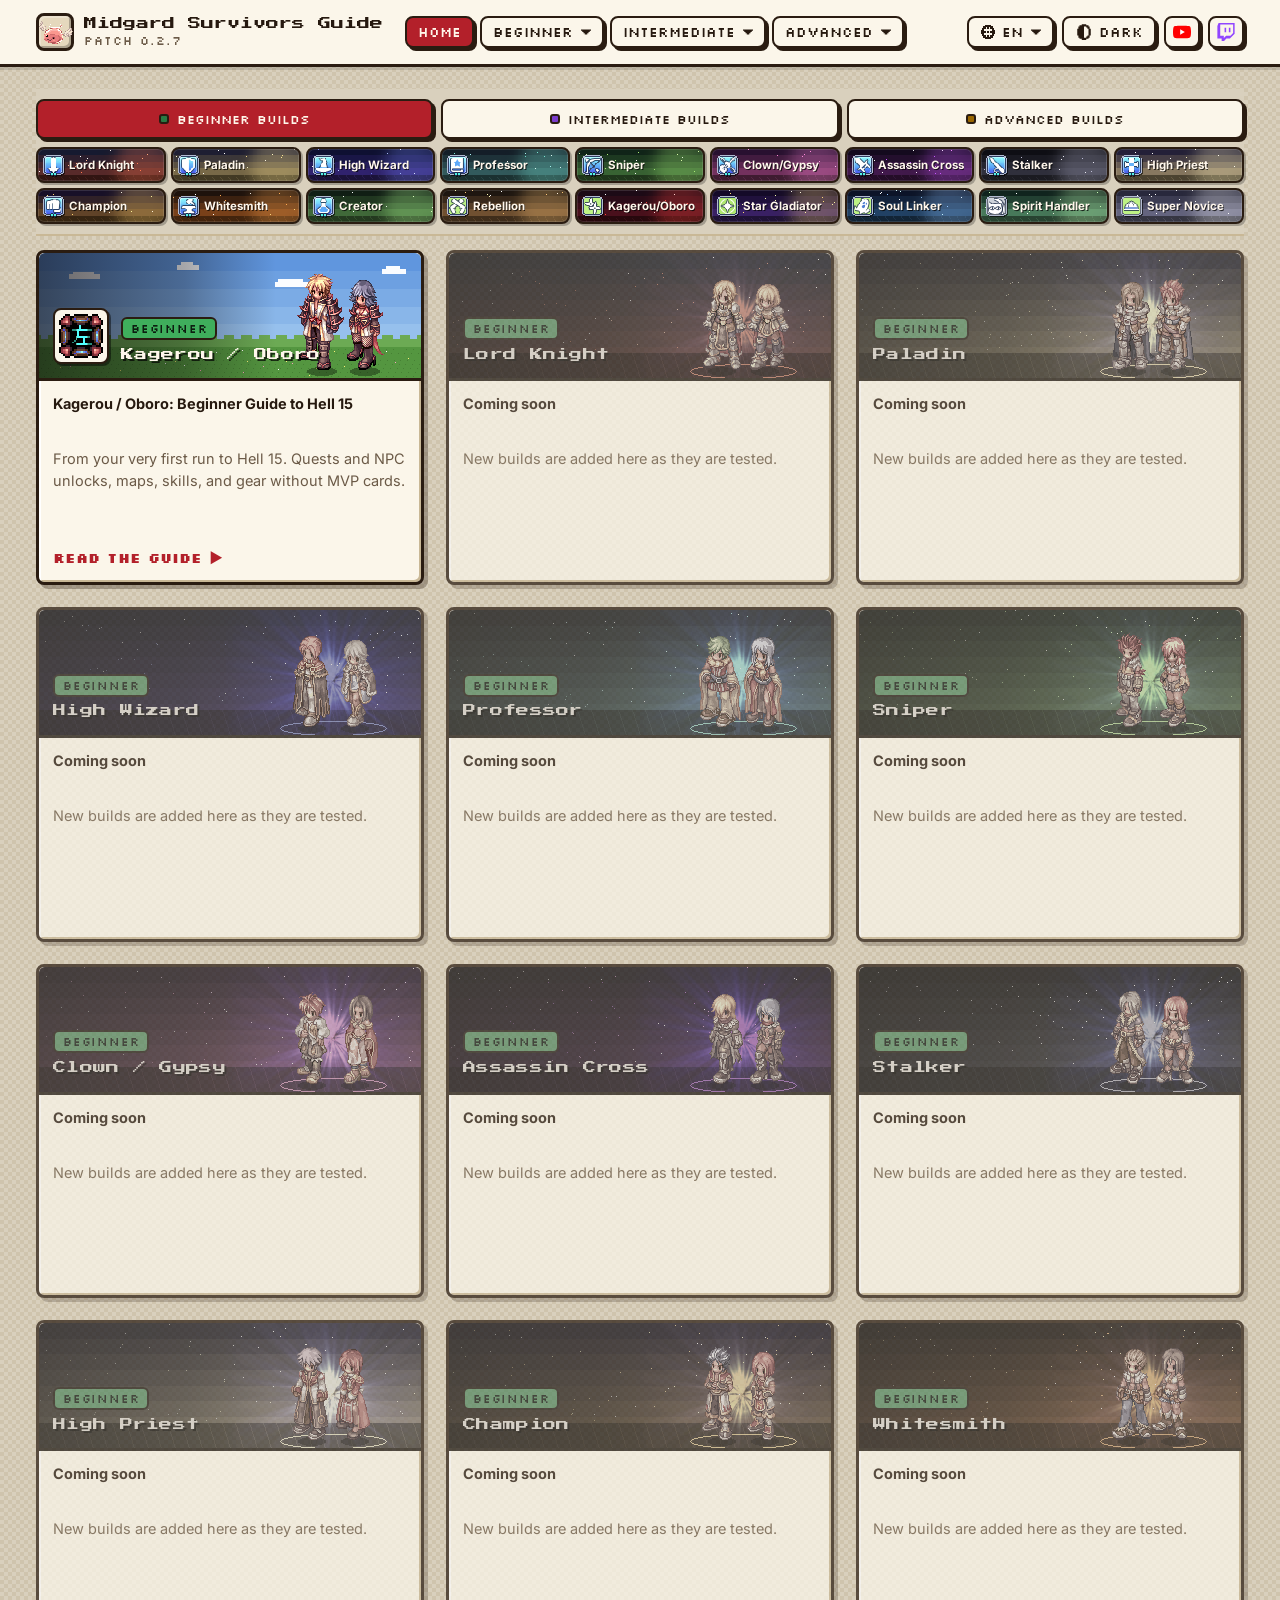
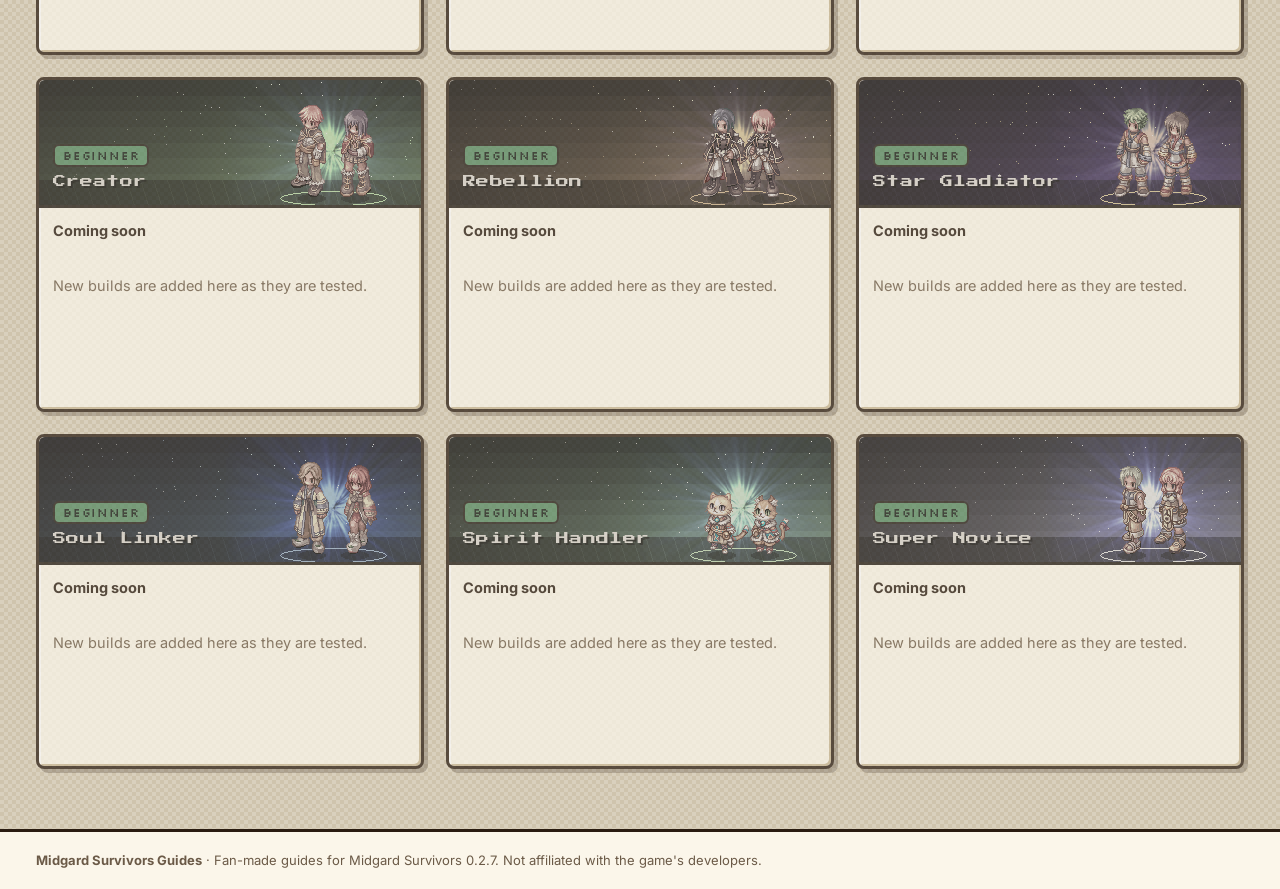
==== commit f49fdda0: "Brand: Midgard Survivors Guide with an Angeling sprite logo and favicon Co-Authored-By: Claude Opus " ====
--- a/index.html
+++ b/index.html
@@ -13,14 +13,14 @@
 <link rel="icon" type="image/png" href="favicon.png">
 <link rel="preconnect" href="https://fonts.googleapis.com"><link rel="preconnect" href="https://fonts.gstatic.com" crossorigin>
 <link rel="stylesheet" href="https://fonts.googleapis.com/css2?family=Inter:wght@400;600;700&family=Press+Start+2P&family=Silkscreen:wght@400;700&family=Noto+Sans+TC:wght@400;700&display=swap">
-<link rel="stylesheet" href="assets/site.css?v=6db96bfa">
-<link rel="stylesheet" href="assets/icons.css?v=6db96bfa">
+<link rel="stylesheet" href="assets/site.css?v=f5da98b1">
+<link rel="stylesheet" href="assets/icons.css?v=f5da98b1">
 <script>try{var d=document.documentElement;if(localStorage.getItem("theme")==="dark")d.classList.add("dark");var q=(location.search.match(/[?&]lang=(en|pt|es|zh)/)||[])[1],l=q||localStorage.getItem("lang");if(!l){var n=(navigator.language||"en").toLowerCase();l=n.indexOf("pt")===0?"pt":n.indexOf("es")===0?"es":n.indexOf("zh")===0?"zh":"en"}d.setAttribute("data-ui",l)}catch(e){}</script>
 </head>
 <body>
 <a class="sr-only" href="#main"><span class="tx" data-t="en" lang="en">Skip to content</span><span class="tx" data-t="pt" lang="pt-BR">Pular para o conteúdo</span><span class="tx" data-t="es" lang="es">Saltar al contenido</span><span class="tx" data-t="zh" lang="zh-Hant">跳到內容</span></a>
 <header class="site-header"><div class="in">
-  <a class="brand" href=""><span class="logo"><i class="ico i-skill_left_hand_mastery"></i></span><span class="name">Midgard Survivors<small>Patch 0.2.7</small></span></a>
+  <a class="brand" href=""><span class="logo"><i class="ico i-brand_angeling"></i></span><span class="name">Midgard Survivors Guide<small>Patch 0.2.7</small></span></a>
   <nav class="mainnav" aria-label="Builds"><a class="btn navlink" href="" aria-current="page"><span class="tx" data-t="en" lang="en">Home</span><span class="tx" data-t="pt" lang="pt-BR">Início</span><span class="tx" data-t="es" lang="es">Inicio</span><span class="tx" data-t="zh" lang="zh-Hant">首頁</span></a><div class="dd"><button class="btn" type="button" aria-expanded="false" aria-haspopup="true"><span class="tx" data-t="en" lang="en">Beginner</span><span class="tx" data-t="pt" lang="pt-BR">Iniciante</span><span class="tx" data-t="es" lang="es">Principiante</span><span class="tx" data-t="zh" lang="zh-Hant">新手</span><svg class="caret" viewBox="0 0 8 8" aria-hidden="true"><path fill="currentColor" d="M0 2h8v1H7v1H6v1H5v1H3V5H2V4H1V3H0z"/></svg></button><div class="dd-menu" role="menu"><a class="dd-item" role="menuitem" href="kagerou/beginner/"><i class="ico i-skill_left_hand_mastery"></i><span><small>Kagerou / Oboro</small><b><span class="tx" data-t="en" lang="en">Kagerou / Oboro: Beginner Guide to Hell 15</span><span class="tx" data-t="pt" lang="pt-BR">Kagerou / Oboro: Guia do Iniciante até o Hell 15</span><span class="tx" data-t="es" lang="es">Kagerou / Oboro: Guía de principiante hasta Hell 15</span><span class="tx" data-t="zh" lang="zh-Hant">Kagerou / Oboro：新手到 Hell 15 攻略</span></b></span></a></div></div><div class="dd"><button class="btn" type="button" aria-expanded="false" aria-haspopup="true"><span class="tx" data-t="en" lang="en">Intermediate</span><span class="tx" data-t="pt" lang="pt-BR">Intermediário</span><span class="tx" data-t="es" lang="es">Intermedio</span><span class="tx" data-t="zh" lang="zh-Hant">中階</span><svg class="caret" viewBox="0 0 8 8" aria-hidden="true"><path fill="currentColor" d="M0 2h8v1H7v1H6v1H5v1H3V5H2V4H1V3H0z"/></svg></button><div class="dd-menu" role="menu"><a class="dd-item" role="menuitem" href="kagerou/intermediate/"><i class="ico i-item_venom_knife"></i><span><small>Kagerou / Oboro</small><b><span class="tx" data-t="en" lang="en">Kagerou Bleed: Intermediate (Hell 15)</span><span class="tx" data-t="pt" lang="pt-BR">Kagerou Sangramento: Intermediário (Hell 15)</span><span class="tx" data-t="es" lang="es">Kagerou Sangrado: Intermedio (Hell 15)</span><span class="tx" data-t="zh" lang="zh-Hant">Kagerou 流血：中階（Hell 15）</span></b></span></a></div></div><div class="dd"><button class="btn" type="button" aria-expanded="false" aria-haspopup="true"><span class="tx" data-t="en" lang="en">Advanced</span><span class="tx" data-t="pt" lang="pt-BR">Avançado</span><span class="tx" data-t="es" lang="es">Avanzado</span><span class="tx" data-t="zh" lang="zh-Hant">進階</span><svg class="caret" viewBox="0 0 8 8" aria-hidden="true"><path fill="currentColor" d="M0 2h8v1H7v1H6v1H5v1H3V5H2V4H1V3H0z"/></svg></button><div class="dd-menu" role="menu"><a class="dd-item" role="menuitem" href="kagerou/advanced/"><i class="ico i-pact_blood"></i><span><small>Kagerou / Oboro</small><b><span class="tx" data-t="en" lang="en">Kagerou Bleed Build: Advanced and Expensive</span><span class="tx" data-t="pt" lang="pt-BR">Kagerou: Build de Sangramento (Avançada)</span><span class="tx" data-t="es" lang="es">Kagerou: Build de Sangrado (Avanzada)</span><span class="tx" data-t="zh" lang="zh-Hant">Kagerou 流血流派：進階高成本</span></b></span></a><a class="dd-item" role="menuitem" href="champion/advanced/"><i class="ico i-skill_heal"></i><span><small>Champion</small><b><span class="tx" data-t="en" lang="en">Quadrille Champion: Heal Proc Build for the Emperium</span><span class="tx" data-t="pt" lang="pt-BR">Quadrille Champion: Build de Heal por Procs para o Emperium</span><span class="tx" data-t="es" lang="es">Quadrille Champion: Build de Heal por Procs para el Emperium</span><span class="tx" data-t="zh" lang="zh-Hant">Quadrille Champion：Emperium 治療觸發流派</span></b></span></a></div></div></nav>
   <nav class="compactnav" aria-label="Builds"><a class="btn navlink" href="" aria-current="page"><span class="tx" data-t="en" lang="en">Home</span><span class="tx" data-t="pt" lang="pt-BR">Início</span><span class="tx" data-t="es" lang="es">Inicio</span><span class="tx" data-t="zh" lang="zh-Hant">首頁</span></a><div class="dd builds-dd"><button class="btn" type="button" aria-expanded="false" aria-haspopup="true"><span class="tx" data-t="en" lang="en">Builds</span><span class="tx" data-t="pt" lang="pt-BR">Builds</span><span class="tx" data-t="es" lang="es">Builds</span><span class="tx" data-t="zh" lang="zh-Hant">流派</span><svg class="caret" viewBox="0 0 8 8" aria-hidden="true"><path fill="currentColor" d="M0 2h8v1H7v1H6v1H5v1H3V5H2V4H1V3H0z"/></svg></button><div class="dd-menu" role="menu"><div class="sub"><button class="dd-item sub-btn" type="button" aria-haspopup="true" aria-expanded="false"><b><span class="tx" data-t="en" lang="en">Beginner</span><span class="tx" data-t="pt" lang="pt-BR">Iniciante</span><span class="tx" data-t="es" lang="es">Principiante</span><span class="tx" data-t="zh" lang="zh-Hant">新手</span></b><svg class="caret" viewBox="0 0 8 8" aria-hidden="true"><path fill="currentColor" d="M2 0h1v1h1v1h1v1h1v2H5v1H4v1H3v1H2z"/></svg></button><div class="dd-menu" role="menu"><a class="dd-item" role="menuitem" href="kagerou/beginner/"><i class="ico i-skill_left_hand_mastery"></i><span><small>Kagerou / Oboro</small><b><span class="tx" data-t="en" lang="en">Kagerou / Oboro: Beginner Guide to Hell 15</span><span class="tx" data-t="pt" lang="pt-BR">Kagerou / Oboro: Guia do Iniciante até o Hell 15</span><span class="tx" data-t="es" lang="es">Kagerou / Oboro: Guía de principiante hasta Hell 15</span><span class="tx" data-t="zh" lang="zh-Hant">Kagerou / Oboro：新手到 Hell 15 攻略</span></b></span></a></div></div><div class="sub"><button class="dd-item sub-btn" type="button" aria-haspopup="true" aria-expanded="false"><b><span class="tx" data-t="en" lang="en">Intermediate</span><span class="tx" data-t="pt" lang="pt-BR">Intermediário</span><span class="tx" data-t="es" lang="es">Intermedio</span><span class="tx" data-t="zh" lang="zh-Hant">中階</span></b><svg class="caret" viewBox="0 0 8 8" aria-hidden="true"><path fill="currentColor" d="M2 0h1v1h1v1h1v1h1v2H5v1H4v1H3v1H2z"/></svg></button><div class="dd-menu" role="menu"><a class="dd-item" role="menuitem" href="kagerou/intermediate/"><i class="ico i-item_venom_knife"></i><span><small>Kagerou / Oboro</small><b><span class="tx" data-t="en" lang="en">Kagerou Bleed: Intermediate (Hell 15)</span><span class="tx" data-t="pt" lang="pt-BR">Kagerou Sangramento: Intermediário (Hell 15)</span><span class="tx" data-t="es" lang="es">Kagerou Sangrado: Intermedio (Hell 15)</span><span class="tx" data-t="zh" lang="zh-Hant">Kagerou 流血：中階（Hell 15）</span></b></span></a></div></div><div class="sub"><button class="dd-item sub-btn" type="button" aria-haspopup="true" aria-expanded="false"><b><span class="tx" data-t="en" lang="en">Advanced</span><span class="tx" data-t="pt" lang="pt-BR">Avançado</span><span class="tx" data-t="es" lang="es">Avanzado</span><span class="tx" data-t="zh" lang="zh-Hant">進階</span></b><svg class="caret" viewBox="0 0 8 8" aria-hidden="true"><path fill="currentColor" d="M2 0h1v1h1v1h1v1h1v2H5v1H4v1H3v1H2z"/></svg></button><div class="dd-menu" role="menu"><a class="dd-item" role="menuitem" href="kagerou/advanced/"><i class="ico i-pact_blood"></i><span><small>Kagerou / Oboro</small><b><span class="tx" data-t="en" lang="en">Kagerou Bleed Build: Advanced and Expensive</span><span class="tx" data-t="pt" lang="pt-BR">Kagerou: Build de Sangramento (Avançada)</span><span class="tx" data-t="es" lang="es">Kagerou: Build de Sangrado (Avanzada)</span><span class="tx" data-t="zh" lang="zh-Hant">Kagerou 流血流派：進階高成本</span></b></span></a><a class="dd-item" role="menuitem" href="champion/advanced/"><i class="ico i-skill_heal"></i><span><small>Champion</small><b><span class="tx" data-t="en" lang="en">Quadrille Champion: Heal Proc Build for the Emperium</span><span class="tx" data-t="pt" lang="pt-BR">Quadrille Champion: Build de Heal por Procs para o Emperium</span><span class="tx" data-t="es" lang="es">Quadrille Champion: Build de Heal por Procs para el Emperium</span><span class="tx" data-t="zh" lang="zh-Hant">Quadrille Champion：Emperium 治療觸發流派</span></b></span></a></div></div></div></div></nav>
   <div class="tools">
@@ -38,6 +38,6 @@
 <footer class="site-footer"><div class="in">
   <p><b>Midgard Survivors Guides</b> · <span class="tx" data-t="en" lang="en">Fan-made guides for Midgard Survivors 0.2.7. Not affiliated with the game's developers.</span><span class="tx" data-t="pt" lang="pt-BR">Guias feitos por fãs para Midgard Survivors 0.2.7. Sem vínculo com os desenvolvedores do jogo.</span><span class="tx" data-t="es" lang="es">Guías hechas por fans para Midgard Survivors 0.2.7. Sin relación con los desarrolladores del juego.</span><span class="tx" data-t="zh" lang="zh-Hant">Midgard Survivors 0.2.7 玩家自製攻略，與遊戲開發者無關。</span></p>
 </div></footer>
-<script src="assets/site.js?v=6db96bfa"></script>
+<script src="assets/site.js?v=f5da98b1"></script>
 </body>
 </html>
--- a/assets/site.css
+++ b/assets/site.css
@@ -536,3 +536,7 @@
   .clschip .ico { width: 21px; height: 21px; }
 }
 @media (max-width: 960px) { .clschip { width: 158px; } }
+
+/* brand logo: Angeling sprite (wide), on a light panel so the pink reads */
+.brand .logo { background: var(--panel-3); }
+.brand .logo .ico.i-brand_angeling { width: 34px; height: 24px; background-size: contain; background-repeat: no-repeat; background-position: center; image-rendering: pixelated; }
--- a/assets/icons.css
+++ b/assets/icons.css
@@ -1,3 +1,4 @@
+.i-brand_angeling{background-image:url(icons/brand_angeling.png)}
 .i-card_agav{background-image:url(icons/card_agav.jpg)}
 .i-card_angeling{background-image:url(icons/card_angeling.jpg)}
 .i-card_apocalips{background-image:url(icons/card_apocalips.jpg)}
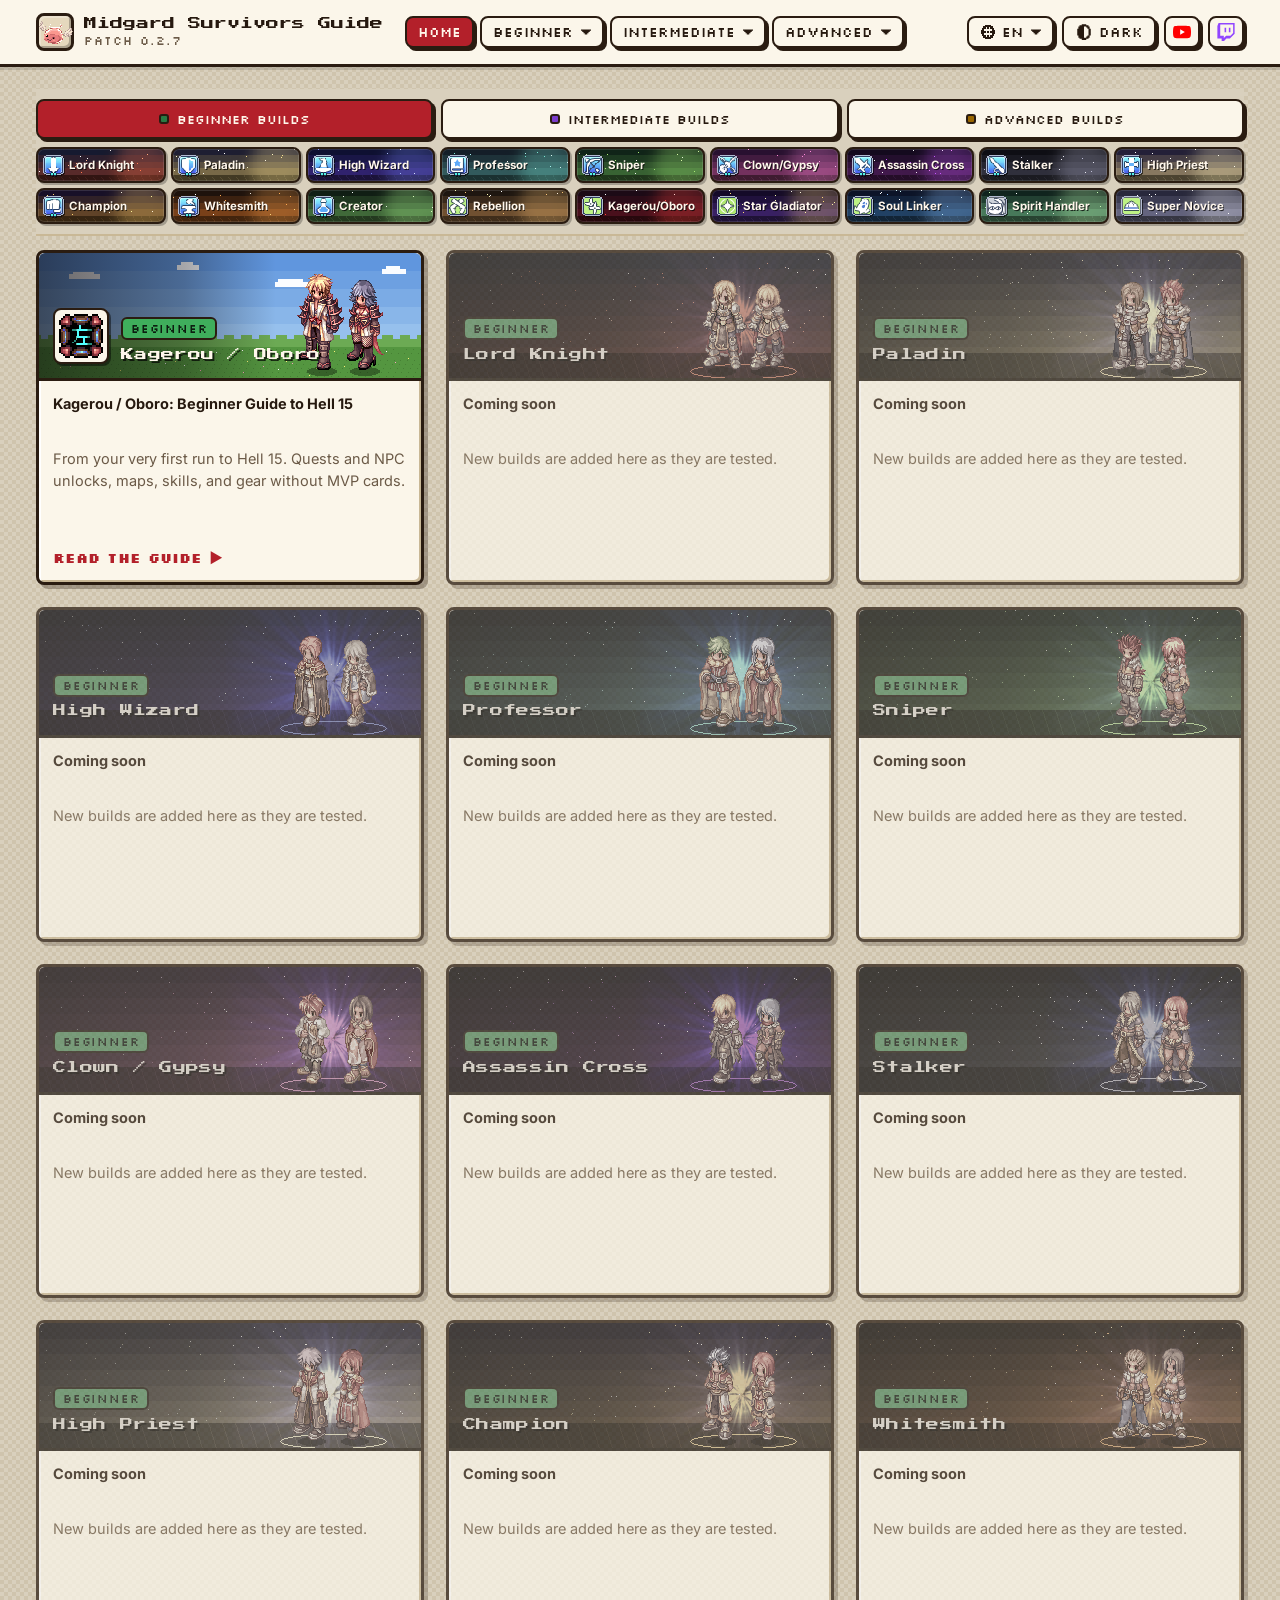
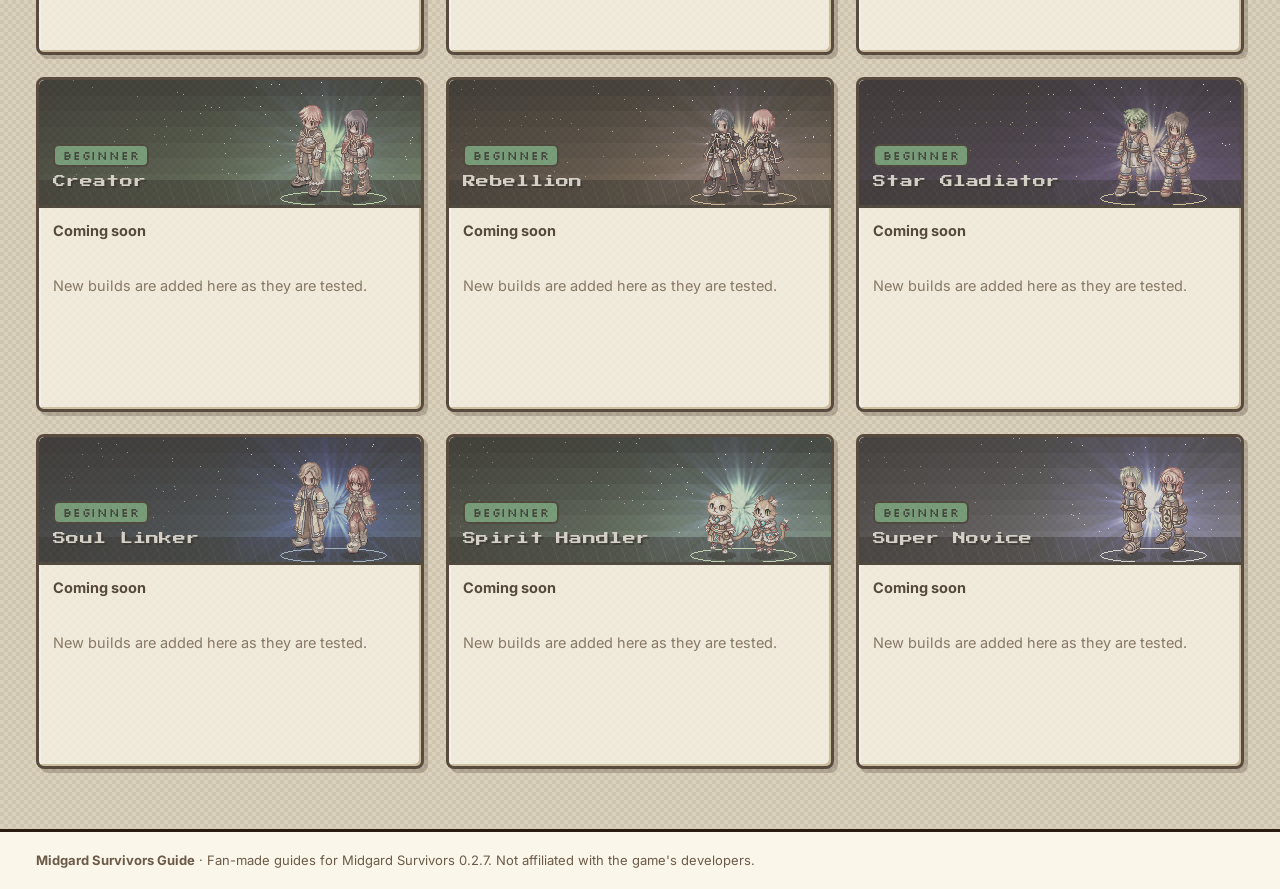
==== commit 0188048c: "Rename site to Midgard Survivors Guide everywhere Co-Authored-By: Claude Opus 5.5 <noreply@anthropic" ====
--- a/index.html
+++ b/index.html
@@ -3,18 +3,18 @@
 <head>
 <meta charset="utf-8">
 <meta name="viewport" content="width=device-width, initial-scale=1">
-<title>Builds · Midgard Survivors Guides</title>
+<title>Builds · Midgard Survivors Guide</title>
 <meta name="description" content="Class builds and guides for Midgard Survivors: beginner, intermediate and advanced, in several languages.">
 <link rel="canonical" href="https://fmedeirsbr.github.io/">
-<meta property="og:type" content="website"><meta property="og:site_name" content="Midgard Survivors Guides">
+<meta property="og:type" content="website"><meta property="og:site_name" content="Midgard Survivors Guide">
 <meta property="og:title" content="Builds"><meta property="og:description" content="Class builds and guides for Midgard Survivors: beginner, intermediate and advanced, in several languages."><meta property="og:url" content="https://fmedeirsbr.github.io/">
 <meta property="og:image" content="https://fmedeirsbr.github.io/favicon.png">
 <meta name="theme-color" content="#b3202a">
 <link rel="icon" type="image/png" href="favicon.png">
 <link rel="preconnect" href="https://fonts.googleapis.com"><link rel="preconnect" href="https://fonts.gstatic.com" crossorigin>
 <link rel="stylesheet" href="https://fonts.googleapis.com/css2?family=Inter:wght@400;600;700&family=Press+Start+2P&family=Silkscreen:wght@400;700&family=Noto+Sans+TC:wght@400;700&display=swap">
-<link rel="stylesheet" href="assets/site.css?v=f5da98b1">
-<link rel="stylesheet" href="assets/icons.css?v=f5da98b1">
+<link rel="stylesheet" href="assets/site.css?v=5ea6e9d3">
+<link rel="stylesheet" href="assets/icons.css?v=5ea6e9d3">
 <script>try{var d=document.documentElement;if(localStorage.getItem("theme")==="dark")d.classList.add("dark");var q=(location.search.match(/[?&]lang=(en|pt|es|zh)/)||[])[1],l=q||localStorage.getItem("lang");if(!l){var n=(navigator.language||"en").toLowerCase();l=n.indexOf("pt")===0?"pt":n.indexOf("es")===0?"es":n.indexOf("zh")===0?"zh":"en"}d.setAttribute("data-ui",l)}catch(e){}</script>
 </head>
 <body>
@@ -33,11 +33,11 @@
 <div class="mpanel"><nav class="mainnav" aria-label="Builds"><a class="btn navlink" href="" aria-current="page"><span class="tx" data-t="en" lang="en">Home</span><span class="tx" data-t="pt" lang="pt-BR">Início</span><span class="tx" data-t="es" lang="es">Inicio</span><span class="tx" data-t="zh" lang="zh-Hant">首頁</span></a><div class="dd"><button class="btn" type="button" aria-expanded="false" aria-haspopup="true"><span class="tx" data-t="en" lang="en">Beginner</span><span class="tx" data-t="pt" lang="pt-BR">Iniciante</span><span class="tx" data-t="es" lang="es">Principiante</span><span class="tx" data-t="zh" lang="zh-Hant">新手</span><svg class="caret" viewBox="0 0 8 8" aria-hidden="true"><path fill="currentColor" d="M0 2h8v1H7v1H6v1H5v1H3V5H2V4H1V3H0z"/></svg></button><div class="dd-menu" role="menu"><a class="dd-item" role="menuitem" href="kagerou/beginner/"><i class="ico i-skill_left_hand_mastery"></i><span><small>Kagerou / Oboro</small><b><span class="tx" data-t="en" lang="en">Kagerou / Oboro: Beginner Guide to Hell 15</span><span class="tx" data-t="pt" lang="pt-BR">Kagerou / Oboro: Guia do Iniciante até o Hell 15</span><span class="tx" data-t="es" lang="es">Kagerou / Oboro: Guía de principiante hasta Hell 15</span><span class="tx" data-t="zh" lang="zh-Hant">Kagerou / Oboro：新手到 Hell 15 攻略</span></b></span></a></div></div><div class="dd"><button class="btn" type="button" aria-expanded="false" aria-haspopup="true"><span class="tx" data-t="en" lang="en">Intermediate</span><span class="tx" data-t="pt" lang="pt-BR">Intermediário</span><span class="tx" data-t="es" lang="es">Intermedio</span><span class="tx" data-t="zh" lang="zh-Hant">中階</span><svg class="caret" viewBox="0 0 8 8" aria-hidden="true"><path fill="currentColor" d="M0 2h8v1H7v1H6v1H5v1H3V5H2V4H1V3H0z"/></svg></button><div class="dd-menu" role="menu"><a class="dd-item" role="menuitem" href="kagerou/intermediate/"><i class="ico i-item_venom_knife"></i><span><small>Kagerou / Oboro</small><b><span class="tx" data-t="en" lang="en">Kagerou Bleed: Intermediate (Hell 15)</span><span class="tx" data-t="pt" lang="pt-BR">Kagerou Sangramento: Intermediário (Hell 15)</span><span class="tx" data-t="es" lang="es">Kagerou Sangrado: Intermedio (Hell 15)</span><span class="tx" data-t="zh" lang="zh-Hant">Kagerou 流血：中階（Hell 15）</span></b></span></a></div></div><div class="dd"><button class="btn" type="button" aria-expanded="false" aria-haspopup="true"><span class="tx" data-t="en" lang="en">Advanced</span><span class="tx" data-t="pt" lang="pt-BR">Avançado</span><span class="tx" data-t="es" lang="es">Avanzado</span><span class="tx" data-t="zh" lang="zh-Hant">進階</span><svg class="caret" viewBox="0 0 8 8" aria-hidden="true"><path fill="currentColor" d="M0 2h8v1H7v1H6v1H5v1H3V5H2V4H1V3H0z"/></svg></button><div class="dd-menu" role="menu"><a class="dd-item" role="menuitem" href="kagerou/advanced/"><i class="ico i-pact_blood"></i><span><small>Kagerou / Oboro</small><b><span class="tx" data-t="en" lang="en">Kagerou Bleed Build: Advanced and Expensive</span><span class="tx" data-t="pt" lang="pt-BR">Kagerou: Build de Sangramento (Avançada)</span><span class="tx" data-t="es" lang="es">Kagerou: Build de Sangrado (Avanzada)</span><span class="tx" data-t="zh" lang="zh-Hant">Kagerou 流血流派：進階高成本</span></b></span></a><a class="dd-item" role="menuitem" href="champion/advanced/"><i class="ico i-skill_heal"></i><span><small>Champion</small><b><span class="tx" data-t="en" lang="en">Quadrille Champion: Heal Proc Build for the Emperium</span><span class="tx" data-t="pt" lang="pt-BR">Quadrille Champion: Build de Heal por Procs para o Emperium</span><span class="tx" data-t="es" lang="es">Quadrille Champion: Build de Heal por Procs para el Emperium</span><span class="tx" data-t="zh" lang="zh-Hant">Quadrille Champion：Emperium 治療觸發流派</span></b></span></a></div></div></nav><div class="mrow"><div class="langs"><div class="dd lang-dd"><button class="btn" type="button" aria-expanded="false" aria-haspopup="true" aria-label="Language"><svg viewBox="0 0 16 16" aria-hidden="true"><path fill="currentColor" d="M5 1h6v1h2v2h1v2h1v4h-1v2h-1v2h-2v1H5v-1H3v-2H2v-2H1V6h1V4h1V2h2zm1 2v2H4v2h2v2H4v2h2v2h1v-2h2v2h1v-2h2V9h-2V7h2V5h-2V3H9v2H7V3zm1 4h2v2H7z"/></svg><span class="tx" data-t="en">EN</span><span class="tx" data-t="pt">PT</span><span class="tx" data-t="es">ES</span><span class="tx" data-t="zh">繁中</span><svg class="caret" viewBox="0 0 8 8" aria-hidden="true"><path fill="currentColor" d="M0 2h8v1H7v1H6v1H5v1H3V5H2V4H1V3H0z"/></svg></button><div class="dd-menu" role="menu"><button class="dd-item lang-item" type="button" role="menuitemradio" data-l="en" aria-pressed="false" onclick="setLang('en')"><span class="code">EN</span><b lang="en">English</b></button><button class="dd-item lang-item" type="button" role="menuitemradio" data-l="pt" aria-pressed="false" onclick="setLang('pt')"><span class="code">PT</span><b lang="pt-BR">Português</b></button><button class="dd-item lang-item" type="button" role="menuitemradio" data-l="es" aria-pressed="false" onclick="setLang('es')"><span class="code">ES</span><b lang="es">Español</b></button><button class="dd-item lang-item" type="button" role="menuitemradio" data-l="zh" aria-pressed="false" onclick="setLang('zh')"><span class="code">繁中</span><b lang="zh-Hant">繁體中文</b></button></div></div></div><div class="social"><a class="btn icon" href="https://www.youtube.com/@furinguito" target="_blank" rel="noopener" aria-label="YouTube" title="YouTube: furinguito"><svg viewBox="0 0 24 24" aria-hidden="true"><path fill="#FF0000" d="M23.5 6.2a3 3 0 0 0-2.1-2.1C19.5 3.6 12 3.6 12 3.6s-7.5 0-9.4.5A3 3 0 0 0 .5 6.2 31 31 0 0 0 0 12a31 31 0 0 0 .5 5.8 3 3 0 0 0 2.1 2.1c1.9.5 9.4.5 9.4.5s7.5 0 9.4-.5a3 3 0 0 0 2.1-2.1A31 31 0 0 0 24 12a31 31 0 0 0-.5-5.8z"/><path fill="#fff" d="M9.6 15.6 15.8 12 9.6 8.4z"/></svg></a><a class="btn icon" href="https://www.twitch.tv/furinguito" target="_blank" rel="noopener" aria-label="Twitch" title="Twitch: furinguito"><svg viewBox="0 0 24 24" aria-hidden="true"><path fill="#9146FF" d="M2.1 0 .5 4.1v16.6h5.7V24h3.2l3.1-3.3h4.7l6.3-6.3V0H2.1zm19.4 13.4-3.6 3.6h-5.7l-3.1 3.1V17H4.3V2.1h17.2v11.3z"/><path fill="#9146FF" d="M17.9 6.2h-2.1v6.2h2.1V6.2zm-5.7 0h-2.1v6.2h2.1V6.2z"/></svg></a></div></div></div>
 </header>
 <main id="main" class="wrap">
-<h1 class="sr-only">Midgard Survivors Guides</h1><div class="homebar"><div class="lvtabs" role="tablist" aria-label="Difficulty"><button class="btn lvtab" type="button" role="tab" data-lv="beginner" aria-selected="false" aria-controls="lv-beginner"><span class="dotlv lv-beginner"></span><span class="tx" data-t="en" lang="en">Beginner Builds</span><span class="tx" data-t="pt" lang="pt-BR">Builds Iniciantes</span><span class="tx" data-t="es" lang="es">Builds de Principiante</span><span class="tx" data-t="zh" lang="zh-Hant">新手流派</span></button><button class="btn lvtab" type="button" role="tab" data-lv="intermediate" aria-selected="false" aria-controls="lv-intermediate"><span class="dotlv lv-intermediate"></span><span class="tx" data-t="en" lang="en">Intermediate Builds</span><span class="tx" data-t="pt" lang="pt-BR">Builds Intermediárias</span><span class="tx" data-t="es" lang="es">Builds Intermedias</span><span class="tx" data-t="zh" lang="zh-Hant">中階流派</span></button><button class="btn lvtab" type="button" role="tab" data-lv="advanced" aria-selected="false" aria-controls="lv-advanced"><span class="dotlv lv-advanced"></span><span class="tx" data-t="en" lang="en">Advanced Builds</span><span class="tx" data-t="pt" lang="pt-BR">Builds Avançadas</span><span class="tx" data-t="es" lang="es">Builds Avanzadas</span><span class="tx" data-t="zh" lang="zh-Hant">進階流派</span></button></div><nav class="clsbar" aria-label="Classes"><button class="clschip" type="button" data-cls="lord_knight" style="background-image:url(assets/banners/chip-lord_knight.png)"><i class="ico i-job_lord_knight"></i><span>Lord Knight</span></button><button class="clschip" type="button" data-cls="paladin" style="background-image:url(assets/banners/chip-paladin.png)"><i class="ico i-job_paladin"></i><span>Paladin</span></button><button class="clschip" type="button" data-cls="high_wizard" style="background-image:url(assets/banners/chip-high_wizard.png)"><i class="ico i-job_high_wizard"></i><span>High Wizard</span></button><button class="clschip" type="button" data-cls="professor" style="background-image:url(assets/banners/chip-professor.png)"><i class="ico i-job_professor"></i><span>Professor</span></button><button class="clschip" type="button" data-cls="sniper" style="background-image:url(assets/banners/chip-sniper.png)"><i class="ico i-job_sniper"></i><span>Sniper</span></button><button class="clschip" type="button" data-cls="clown" style="background-image:url(assets/banners/chip-clown.png)"><i class="ico i-job_clown"></i><span>Clown/Gypsy</span></button><button class="clschip" type="button" data-cls="assassin_cross" style="background-image:url(assets/banners/chip-assassin_cross.png)"><i class="ico i-job_assassin_cross"></i><span>Assassin Cross</span></button><button class="clschip" type="button" data-cls="stalker" style="background-image:url(assets/banners/chip-stalker.png)"><i class="ico i-job_stalker"></i><span>Stalker</span></button><button class="clschip" type="button" data-cls="high_priest" style="background-image:url(assets/banners/chip-high_priest.png)"><i class="ico i-job_high_priest"></i><span>High Priest</span></button><button class="clschip" type="button" data-cls="champion" style="background-image:url(assets/banners/chip-champion.png)"><i class="ico i-job_champion"></i><span>Champion</span></button><button class="clschip" type="button" data-cls="whitesmith" style="background-image:url(assets/banners/chip-whitesmith.png)"><i class="ico i-job_whitesmith"></i><span>Whitesmith</span></button><button class="clschip" type="button" data-cls="creator" style="background-image:url(assets/banners/chip-creator.png)"><i class="ico i-job_creator"></i><span>Creator</span></button><button class="clschip" type="button" data-cls="rebellion" style="background-image:url(assets/banners/chip-rebellion.png)"><i class="ico i-job_rebellion"></i><span>Rebellion</span></button><button class="clschip" type="button" data-cls="kagerou" style="background-image:url(assets/banners/chip-kagerou.png)"><i class="ico i-job_kagerou"></i><span>Kagerou/Oboro</span></button><button class="clschip" type="button" data-cls="star_gladiator" style="background-image:url(assets/banners/chip-star_gladiator.png)"><i class="ico i-job_star_gladiator"></i><span>Star Gladiator</span></button><button class="clschip" type="button" data-cls="soul_linker" style="background-image:url(assets/banners/chip-soul_linker.png)"><i class="ico i-job_soul_linker"></i><span>Soul Linker</span></button><button class="clschip" type="button" data-cls="spirit_handler" style="background-image:url(assets/banners/chip-spirit_handler.png)"><i class="ico i-job_spirit_handler"></i><span>Spirit Handler</span></button><button class="clschip" type="button" data-cls="super_novice" style="background-image:url(assets/banners/chip-super_novice.png)"><i class="ico i-job_super_novice"></i><span>Super Novice</span></button></nav></div><div class="lvpanel" id="lv-beginner" role="tabpanel" data-lv="beginner"><div class="clsgrid"><a class="card" id="beginner-kagerou" data-cls="kagerou" href="kagerou/beginner/"><div class="top banner" style="background-image:linear-gradient(90deg,rgba(10,6,8,.62) 0%,rgba(10,6,8,.35) 38%,rgba(10,6,8,0) 62%),url(assets/banners/kagerou-beginner.png)"><i class="ico i-skill_left_hand_mastery"></i><div><span class="tag lv-beginner"><span class="tx" data-t="en" lang="en">Beginner</span><span class="tx" data-t="pt" lang="pt-BR">Iniciante</span><span class="tx" data-t="es" lang="es">Principiante</span><span class="tx" data-t="zh" lang="zh-Hant">新手</span></span><h3>Kagerou / Oboro</h3></div></div><div class="body"><p><b><span class="tx" data-t="en" lang="en">Kagerou / Oboro: Beginner Guide to Hell 15</span><span class="tx" data-t="pt" lang="pt-BR">Kagerou / Oboro: Guia do Iniciante até o Hell 15</span><span class="tx" data-t="es" lang="es">Kagerou / Oboro: Guía de principiante hasta Hell 15</span><span class="tx" data-t="zh" lang="zh-Hant">Kagerou / Oboro：新手到 Hell 15 攻略</span></b></p><p class="muted"><span class="tx" data-t="en" lang="en">From your very first run to Hell 15. Quests and NPC unlocks, maps, skills, and gear without MVP cards.</span><span class="tx" data-t="pt" lang="pt-BR">Da primeira run até o Hell 15. Quests e NPCs, mapas, skills e equipamento sem cartas de MVP.</span><span class="tx" data-t="es" lang="es">Desde tu primera partida hasta Hell 15. Misiones y NPC, mapas, habilidades y equipo sin cartas de MVP.</span><span class="tx" data-t="zh" lang="zh-Hant">從第一場到 Hell 15。任務與 NPC 解鎖、地圖、技能，以及不用 MVP 卡片的裝備。</span></p><span class="go"><span class="tx" data-t="en" lang="en">Read the guide ▶</span><span class="tx" data-t="pt" lang="pt-BR">Ler o guia ▶</span><span class="tx" data-t="es" lang="es">Leer la guía ▶</span><span class="tx" data-t="zh" lang="zh-Hant">閱讀攻略 ▶</span></span></div></a><div class="card soon" id="beginner-lord_knight" data-cls="lord_knight"><div class="top banner" style="background-image:linear-gradient(90deg,rgba(10,6,8,.62) 0%,rgba(10,6,8,.35) 38%,rgba(10,6,8,0) 62%),url(assets/banners/class-lord_knight.png)"><div><span class="tag lv-beginner"><span class="tx" data-t="en" lang="en">Beginner</span><span class="tx" data-t="pt" lang="pt-BR">Iniciante</span><span class="tx" data-t="es" lang="es">Principiante</span><span class="tx" data-t="zh" lang="zh-Hant">新手</span></span><h3>Lord Knight</h3></div></div><div class="body"><p><b><span class="tx" data-t="en" lang="en">Coming soon</span><span class="tx" data-t="pt" lang="pt-BR">Em breve</span><span class="tx" data-t="es" lang="es">Próximamente</span><span class="tx" data-t="zh" lang="zh-Hant">即將推出</span></b></p><p class="muted"><span class="tx" data-t="en" lang="en">New builds are added here as they are tested.</span><span class="tx" data-t="pt" lang="pt-BR">Novas builds entram aqui conforme forem testadas.</span><span class="tx" data-t="es" lang="es">Las builds nuevas se agregan aquí a medida que se prueban.</span><span class="tx" data-t="zh" lang="zh-Hant">新流派測試完成後會加到這裡。</span></p><span class="go" aria-hidden="true"></span></div></div><div class="card soon" id="beginner-paladin" data-cls="paladin"><div class="top banner" style="background-image:linear-gradient(90deg,rgba(10,6,8,.62) 0%,rgba(10,6,8,.35) 38%,rgba(10,6,8,0) 62%),url(assets/banners/class-paladin.png)"><div><span class="tag lv-beginner"><span class="tx" data-t="en" lang="en">Beginner</span><span class="tx" data-t="pt" lang="pt-BR">Iniciante</span><span class="tx" data-t="es" lang="es">Principiante</span><span class="tx" data-t="zh" lang="zh-Hant">新手</span></span><h3>Paladin</h3></div></div><div class="body"><p><b><span class="tx" data-t="en" lang="en">Coming soon</span><span class="tx" data-t="pt" lang="pt-BR">Em breve</span><span class="tx" data-t="es" lang="es">Próximamente</span><span class="tx" data-t="zh" lang="zh-Hant">即將推出</span></b></p><p class="muted"><span class="tx" data-t="en" lang="en">New builds are added here as they are tested.</span><span class="tx" data-t="pt" lang="pt-BR">Novas builds entram aqui conforme forem testadas.</span><span class="tx" data-t="es" lang="es">Las builds nuevas se agregan aquí a medida que se prueban.</span><span class="tx" data-t="zh" lang="zh-Hant">新流派測試完成後會加到這裡。</span></p><span class="go" aria-hidden="true"></span></div></div><div class="card soon" id="beginner-high_wizard" data-cls="high_wizard"><div class="top banner" style="background-image:linear-gradient(90deg,rgba(10,6,8,.62) 0%,rgba(10,6,8,.35) 38%,rgba(10,6,8,0) 62%),url(assets/banners/class-high_wizard.png)"><div><span class="tag lv-beginner"><span class="tx" data-t="en" lang="en">Beginner</span><span class="tx" data-t="pt" lang="pt-BR">Iniciante</span><span class="tx" data-t="es" lang="es">Principiante</span><span class="tx" data-t="zh" lang="zh-Hant">新手</span></span><h3>High Wizard</h3></div></div><div class="body"><p><b><span class="tx" data-t="en" lang="en">Coming soon</span><span class="tx" data-t="pt" lang="pt-BR">Em breve</span><span class="tx" data-t="es" lang="es">Próximamente</span><span class="tx" data-t="zh" lang="zh-Hant">即將推出</span></b></p><p class="muted"><span class="tx" data-t="en" lang="en">New builds are added here as they are tested.</span><span class="tx" data-t="pt" lang="pt-BR">Novas builds entram aqui conforme forem testadas.</span><span class="tx" data-t="es" lang="es">Las builds nuevas se agregan aquí a medida que se prueban.</span><span class="tx" data-t="zh" lang="zh-Hant">新流派測試完成後會加到這裡。</span></p><span class="go" aria-hidden="true"></span></div></div><div class="card soon" id="beginner-professor" data-cls="professor"><div class="top banner" style="background-image:linear-gradient(90deg,rgba(10,6,8,.62) 0%,rgba(10,6,8,.35) 38%,rgba(10,6,8,0) 62%),url(assets/banners/class-professor.png)"><div><span class="tag lv-beginner"><span class="tx" data-t="en" lang="en">Beginner</span><span class="tx" data-t="pt" lang="pt-BR">Iniciante</span><span class="tx" data-t="es" lang="es">Principiante</span><span class="tx" data-t="zh" lang="zh-Hant">新手</span></span><h3>Professor</h3></div></div><div class="body"><p><b><span class="tx" data-t="en" lang="en">Coming soon</span><span class="tx" data-t="pt" lang="pt-BR">Em breve</span><span class="tx" data-t="es" lang="es">Próximamente</span><span class="tx" data-t="zh" lang="zh-Hant">即將推出</span></b></p><p class="muted"><span class="tx" data-t="en" lang="en">New builds are added here as they are tested.</span><span class="tx" data-t="pt" lang="pt-BR">Novas builds entram aqui conforme forem testadas.</span><span class="tx" data-t="es" lang="es">Las builds nuevas se agregan aquí a medida que se prueban.</span><span class="tx" data-t="zh" lang="zh-Hant">新流派測試完成後會加到這裡。</span></p><span class="go" aria-hidden="true"></span></div></div><div class="card soon" id="beginner-sniper" data-cls="sniper"><div class="top banner" style="background-image:linear-gradient(90deg,rgba(10,6,8,.62) 0%,rgba(10,6,8,.35) 38%,rgba(10,6,8,0) 62%),url(assets/banners/class-sniper.png)"><div><span class="tag lv-beginner"><span class="tx" data-t="en" lang="en">Beginner</span><span class="tx" data-t="pt" lang="pt-BR">Iniciante</span><span class="tx" data-t="es" lang="es">Principiante</span><span class="tx" data-t="zh" lang="zh-Hant">新手</span></span><h3>Sniper</h3></div></div><div class="body"><p><b><span class="tx" data-t="en" lang="en">Coming soon</span><span class="tx" data-t="pt" lang="pt-BR">Em breve</span><span class="tx" data-t="es" lang="es">Próximamente</span><span class="tx" data-t="zh" lang="zh-Hant">即將推出</span></b></p><p class="muted"><span class="tx" data-t="en" lang="en">New builds are added here as they are tested.</span><span class="tx" data-t="pt" lang="pt-BR">Novas builds entram aqui conforme forem testadas.</span><span class="tx" data-t="es" lang="es">Las builds nuevas se agregan aquí a medida que se prueban.</span><span class="tx" data-t="zh" lang="zh-Hant">新流派測試完成後會加到這裡。</span></p><span class="go" aria-hidden="true"></span></div></div><div class="card soon" id="beginner-clown" data-cls="clown"><div class="top banner" style="background-image:linear-gradient(90deg,rgba(10,6,8,.62) 0%,rgba(10,6,8,.35) 38%,rgba(10,6,8,0) 62%),url(assets/banners/class-clown.png)"><div><span class="tag lv-beginner"><span class="tx" data-t="en" lang="en">Beginner</span><span class="tx" data-t="pt" lang="pt-BR">Iniciante</span><span class="tx" data-t="es" lang="es">Principiante</span><span class="tx" data-t="zh" lang="zh-Hant">新手</span></span><h3>Clown / Gypsy</h3></div></div><div class="body"><p><b><span class="tx" data-t="en" lang="en">Coming soon</span><span class="tx" data-t="pt" lang="pt-BR">Em breve</span><span class="tx" data-t="es" lang="es">Próximamente</span><span class="tx" data-t="zh" lang="zh-Hant">即將推出</span></b></p><p class="muted"><span class="tx" data-t="en" lang="en">New builds are added here as they are tested.</span><span class="tx" data-t="pt" lang="pt-BR">Novas builds entram aqui conforme forem testadas.</span><span class="tx" data-t="es" lang="es">Las builds nuevas se agregan aquí a medida que se prueban.</span><span class="tx" data-t="zh" lang="zh-Hant">新流派測試完成後會加到這裡。</span></p><span class="go" aria-hidden="true"></span></div></div><div class="card soon" id="beginner-assassin_cross" data-cls="assassin_cross"><div class="top banner" style="background-image:linear-gradient(90deg,rgba(10,6,8,.62) 0%,rgba(10,6,8,.35) 38%,rgba(10,6,8,0) 62%),url(assets/banners/class-assassin_cross.png)"><div><span class="tag lv-beginner"><span class="tx" data-t="en" lang="en">Beginner</span><span class="tx" data-t="pt" lang="pt-BR">Iniciante</span><span class="tx" data-t="es" lang="es">Principiante</span><span class="tx" data-t="zh" lang="zh-Hant">新手</span></span><h3>Assassin Cross</h3></div></div><div class="body"><p><b><span class="tx" data-t="en" lang="en">Coming soon</span><span class="tx" data-t="pt" lang="pt-BR">Em breve</span><span class="tx" data-t="es" lang="es">Próximamente</span><span class="tx" data-t="zh" lang="zh-Hant">即將推出</span></b></p><p class="muted"><span class="tx" data-t="en" lang="en">New builds are added here as they are tested.</span><span class="tx" data-t="pt" lang="pt-BR">Novas builds entram aqui conforme forem testadas.</span><span class="tx" data-t="es" lang="es">Las builds nuevas se agregan aquí a medida que se prueban.</span><span class="tx" data-t="zh" lang="zh-Hant">新流派測試完成後會加到這裡。</span></p><span class="go" aria-hidden="true"></span></div></div><div class="card soon" id="beginner-stalker" data-cls="stalker"><div class="top banner" style="background-image:linear-gradient(90deg,rgba(10,6,8,.62) 0%,rgba(10,6,8,.35) 38%,rgba(10,6,8,0) 62%),url(assets/banners/class-stalker.png)"><div><span class="tag lv-beginner"><span class="tx" data-t="en" lang="en">Beginner</span><span class="tx" data-t="pt" lang="pt-BR">Iniciante</span><span class="tx" data-t="es" lang="es">Principiante</span><span class="tx" data-t="zh" lang="zh-Hant">新手</span></span><h3>Stalker</h3></div></div><div class="body"><p><b><span class="tx" data-t="en" lang="en">Coming soon</span><span class="tx" data-t="pt" lang="pt-BR">Em breve</span><span class="tx" data-t="es" lang="es">Próximamente</span><span class="tx" data-t="zh" lang="zh-Hant">即將推出</span></b></p><p class="muted"><span class="tx" data-t="en" lang="en">New builds are added here as they are tested.</span><span class="tx" data-t="pt" lang="pt-BR">Novas builds entram aqui conforme forem testadas.</span><span class="tx" data-t="es" lang="es">Las builds nuevas se agregan aquí a medida que se prueban.</span><span class="tx" data-t="zh" lang="zh-Hant">新流派測試完成後會加到這裡。</span></p><span class="go" aria-hidden="true"></span></div></div><div class="card soon" id="beginner-high_priest" data-cls="high_priest"><div class="top banner" style="background-image:linear-gradient(90deg,rgba(10,6,8,.62) 0%,rgba(10,6,8,.35) 38%,rgba(10,6,8,0) 62%),url(assets/banners/class-high_priest.png)"><div><span class="tag lv-beginner"><span class="tx" data-t="en" lang="en">Beginner</span><span class="tx" data-t="pt" lang="pt-BR">Iniciante</span><span class="tx" data-t="es" lang="es">Principiante</span><span class="tx" data-t="zh" lang="zh-Hant">新手</span></span><h3>High Priest</h3></div></div><div class="body"><p><b><span class="tx" data-t="en" lang="en">Coming soon</span><span class="tx" data-t="pt" lang="pt-BR">Em breve</span><span class="tx" data-t="es" lang="es">Próximamente</span><span class="tx" data-t="zh" lang="zh-Hant">即將推出</span></b></p><p class="muted"><span class="tx" data-t="en" lang="en">New builds are added here as they are tested.</span><span class="tx" data-t="pt" lang="pt-BR">Novas builds entram aqui conforme forem testadas.</span><span class="tx" data-t="es" lang="es">Las builds nuevas se agregan aquí a medida que se prueban.</span><span class="tx" data-t="zh" lang="zh-Hant">新流派測試完成後會加到這裡。</span></p><span class="go" aria-hidden="true"></span></div></div><div class="card soon" id="beginner-champion" data-cls="champion"><div class="top banner" style="background-image:linear-gradient(90deg,rgba(10,6,8,.62) 0%,rgba(10,6,8,.35) 38%,rgba(10,6,8,0) 62%),url(assets/banners/class-champion.png)"><div><span class="tag lv-beginner"><span class="tx" data-t="en" lang="en">Beginner</span><span class="tx" data-t="pt" lang="pt-BR">Iniciante</span><span class="tx" data-t="es" lang="es">Principiante</span><span class="tx" data-t="zh" lang="zh-Hant">新手</span></span><h3>Champion</h3></div></div><div class="body"><p><b><span class="tx" data-t="en" lang="en">Coming soon</span><span class="tx" data-t="pt" lang="pt-BR">Em breve</span><span class="tx" data-t="es" lang="es">Próximamente</span><span class="tx" data-t="zh" lang="zh-Hant">即將推出</span></b></p><p class="muted"><span class="tx" data-t="en" lang="en">New builds are added here as they are tested.</span><span class="tx" data-t="pt" lang="pt-BR">Novas builds entram aqui conforme forem testadas.</span><span class="tx" data-t="es" lang="es">Las builds nuevas se agregan aquí a medida que se prueban.</span><span class="tx" data-t="zh" lang="zh-Hant">新流派測試完成後會加到這裡。</span></p><span class="go" aria-hidden="true"></span></div></div><div class="card soon" id="beginner-whitesmith" data-cls="whitesmith"><div class="top banner" style="background-image:linear-gradient(90deg,rgba(10,6,8,.62) 0%,rgba(10,6,8,.35) 38%,rgba(10,6,8,0) 62%),url(assets/banners/class-whitesmith.png)"><div><span class="tag lv-beginner"><span class="tx" data-t="en" lang="en">Beginner</span><span class="tx" data-t="pt" lang="pt-BR">Iniciante</span><span class="tx" data-t="es" lang="es">Principiante</span><span class="tx" data-t="zh" lang="zh-Hant">新手</span></span><h3>Whitesmith</h3></div></div><div class="body"><p><b><span class="tx" data-t="en" lang="en">Coming soon</span><span class="tx" data-t="pt" lang="pt-BR">Em breve</span><span class="tx" data-t="es" lang="es">Próximamente</span><span class="tx" data-t="zh" lang="zh-Hant">即將推出</span></b></p><p class="muted"><span class="tx" data-t="en" lang="en">New builds are added here as they are tested.</span><span class="tx" data-t="pt" lang="pt-BR">Novas builds entram aqui conforme forem testadas.</span><span class="tx" data-t="es" lang="es">Las builds nuevas se agregan aquí a medida que se prueban.</span><span class="tx" data-t="zh" lang="zh-Hant">新流派測試完成後會加到這裡。</span></p><span class="go" aria-hidden="true"></span></div></div><div class="card soon" id="beginner-creator" data-cls="creator"><div class="top banner" style="background-image:linear-gradient(90deg,rgba(10,6,8,.62) 0%,rgba(10,6,8,.35) 38%,rgba(10,6,8,0) 62%),url(assets/banners/class-creator.png)"><div><span class="tag lv-beginner"><span class="tx" data-t="en" lang="en">Beginner</span><span class="tx" data-t="pt" lang="pt-BR">Iniciante</span><span class="tx" data-t="es" lang="es">Principiante</span><span class="tx" data-t="zh" lang="zh-Hant">新手</span></span><h3>Creator</h3></div></div><div class="body"><p><b><span class="tx" data-t="en" lang="en">Coming soon</span><span class="tx" data-t="pt" lang="pt-BR">Em breve</span><span class="tx" data-t="es" lang="es">Próximamente</span><span class="tx" data-t="zh" lang="zh-Hant">即將推出</span></b></p><p class="muted"><span class="tx" data-t="en" lang="en">New builds are added here as they are tested.</span><span class="tx" data-t="pt" lang="pt-BR">Novas builds entram aqui conforme forem testadas.</span><span class="tx" data-t="es" lang="es">Las builds nuevas se agregan aquí a medida que se prueban.</span><span class="tx" data-t="zh" lang="zh-Hant">新流派測試完成後會加到這裡。</span></p><span class="go" aria-hidden="true"></span></div></div><div class="card soon" id="beginner-rebellion" data-cls="rebellion"><div class="top banner" style="background-image:linear-gradient(90deg,rgba(10,6,8,.62) 0%,rgba(10,6,8,.35) 38%,rgba(10,6,8,0) 62%),url(assets/banners/class-rebellion.png)"><div><span class="tag lv-beginner"><span class="tx" data-t="en" lang="en">Beginner</span><span class="tx" data-t="pt" lang="pt-BR">Iniciante</span><span class="tx" data-t="es" lang="es">Principiante</span><span class="tx" data-t="zh" lang="zh-Hant">新手</span></span><h3>Rebellion</h3></div></div><div class="body"><p><b><span class="tx" data-t="en" lang="en">Coming soon</span><span class="tx" data-t="pt" lang="pt-BR">Em breve</span><span class="tx" data-t="es" lang="es">Próximamente</span><span class="tx" data-t="zh" lang="zh-Hant">即將推出</span></b></p><p class="muted"><span class="tx" data-t="en" lang="en">New builds are added here as they are tested.</span><span class="tx" data-t="pt" lang="pt-BR">Novas builds entram aqui conforme forem testadas.</span><span class="tx" data-t="es" lang="es">Las builds nuevas se agregan aquí a medida que se prueban.</span><span class="tx" data-t="zh" lang="zh-Hant">新流派測試完成後會加到這裡。</span></p><span class="go" aria-hidden="true"></span></div></div><div class="card soon" id="beginner-star_gladiator" data-cls="star_gladiator"><div class="top banner" style="background-image:linear-gradient(90deg,rgba(10,6,8,.62) 0%,rgba(10,6,8,.35) 38%,rgba(10,6,8,0) 62%),url(assets/banners/class-star_gladiator.png)"><div><span class="tag lv-beginner"><span class="tx" data-t="en" lang="en">Beginner</span><span class="tx" data-t="pt" lang="pt-BR">Iniciante</span><span class="tx" data-t="es" lang="es">Principiante</span><span class="tx" data-t="zh" lang="zh-Hant">新手</span></span><h3>Star Gladiator</h3></div></div><div class="body"><p><b><span class="tx" data-t="en" lang="en">Coming soon</span><span class="tx" data-t="pt" lang="pt-BR">Em breve</span><span class="tx" data-t="es" lang="es">Próximamente</span><span class="tx" data-t="zh" lang="zh-Hant">即將推出</span></b></p><p class="muted"><span class="tx" data-t="en" lang="en">New builds are added here as they are tested.</span><span class="tx" data-t="pt" lang="pt-BR">Novas builds entram aqui conforme forem testadas.</span><span class="tx" data-t="es" lang="es">Las builds nuevas se agregan aquí a medida que se prueban.</span><span class="tx" data-t="zh" lang="zh-Hant">新流派測試完成後會加到這裡。</span></p><span class="go" aria-hidden="true"></span></div></div><div class="card soon" id="beginner-soul_linker" data-cls="soul_linker"><div class="top banner" style="background-image:linear-gradient(90deg,rgba(10,6,8,.62) 0%,rgba(10,6,8,.35) 38%,rgba(10,6,8,0) 62%),url(assets/banners/class-soul_linker.png)"><div><span class="tag lv-beginner"><span class="tx" data-t="en" lang="en">Beginner</span><span class="tx" data-t="pt" lang="pt-BR">Iniciante</span><span class="tx" data-t="es" lang="es">Principiante</span><span class="tx" data-t="zh" lang="zh-Hant">新手</span></span><h3>Soul Linker</h3></div></div><div class="body"><p><b><span class="tx" data-t="en" lang="en">Coming soon</span><span class="tx" data-t="pt" lang="pt-BR">Em breve</span><span class="tx" data-t="es" lang="es">Próximamente</span><span class="tx" data-t="zh" lang="zh-Hant">即將推出</span></b></p><p class="muted"><span class="tx" data-t="en" lang="en">New builds are added here as they are tested.</span><span class="tx" data-t="pt" lang="pt-BR">Novas builds entram aqui conforme forem testadas.</span><span class="tx" data-t="es" lang="es">Las builds nuevas se agregan aquí a medida que se prueban.</span><span class="tx" data-t="zh" lang="zh-Hant">新流派測試完成後會加到這裡。</span></p><span class="go" aria-hidden="true"></span></div></div><div class="card soon" id="beginner-spirit_handler" data-cls="spirit_handler"><div class="top banner" style="background-image:linear-gradient(90deg,rgba(10,6,8,.62) 0%,rgba(10,6,8,.35) 38%,rgba(10,6,8,0) 62%),url(assets/banners/class-spirit_handler.png)"><div><span class="tag lv-beginner"><span class="tx" data-t="en" lang="en">Beginner</span><span class="tx" data-t="pt" lang="pt-BR">Iniciante</span><span class="tx" data-t="es" lang="es">Principiante</span><span class="tx" data-t="zh" lang="zh-Hant">新手</span></span><h3>Spirit Handler</h3></div></div><div class="body"><p><b><span class="tx" data-t="en" lang="en">Coming soon</span><span class="tx" data-t="pt" lang="pt-BR">Em breve</span><span class="tx" data-t="es" lang="es">Próximamente</span><span class="tx" data-t="zh" lang="zh-Hant">即將推出</span></b></p><p class="muted"><span class="tx" data-t="en" lang="en">New builds are added here as they are tested.</span><span class="tx" data-t="pt" lang="pt-BR">Novas builds entram aqui conforme forem testadas.</span><span class="tx" data-t="es" lang="es">Las builds nuevas se agregan aquí a medida que se prueban.</span><span class="tx" data-t="zh" lang="zh-Hant">新流派測試完成後會加到這裡。</span></p><span class="go" aria-hidden="true"></span></div></div><div class="card soon" id="beginner-super_novice" data-cls="super_novice"><div class="top banner" style="background-image:linear-gradient(90deg,rgba(10,6,8,.62) 0%,rgba(10,6,8,.35) 38%,rgba(10,6,8,0) 62%),url(assets/banners/class-super_novice.png)"><div><span class="tag lv-beginner"><span class="tx" data-t="en" lang="en">Beginner</span><span class="tx" data-t="pt" lang="pt-BR">Iniciante</span><span class="tx" data-t="es" lang="es">Principiante</span><span class="tx" data-t="zh" lang="zh-Hant">新手</span></span><h3>Super Novice</h3></div></div><div class="body"><p><b><span class="tx" data-t="en" lang="en">Coming soon</span><span class="tx" data-t="pt" lang="pt-BR">Em breve</span><span class="tx" data-t="es" lang="es">Próximamente</span><span class="tx" data-t="zh" lang="zh-Hant">即將推出</span></b></p><p class="muted"><span class="tx" data-t="en" lang="en">New builds are added here as they are tested.</span><span class="tx" data-t="pt" lang="pt-BR">Novas builds entram aqui conforme forem testadas.</span><span class="tx" data-t="es" lang="es">Las builds nuevas se agregan aquí a medida que se prueban.</span><span class="tx" data-t="zh" lang="zh-Hant">新流派測試完成後會加到這裡。</span></p><span class="go" aria-hidden="true"></span></div></div></div></div><div class="lvpanel" id="lv-intermediate" role="tabpanel" data-lv="intermediate"><div class="clsgrid"><a class="card" id="intermediate-kagerou" data-cls="kagerou" href="kagerou/intermediate/"><div class="top banner" style="background-image:linear-gradient(90deg,rgba(10,6,8,.62) 0%,rgba(10,6,8,.35) 38%,rgba(10,6,8,0) 62%),url(assets/banners/kagerou-intermediate.png)"><i class="ico i-item_venom_knife"></i><div><span class="tag lv-intermediate"><span class="tx" data-t="en" lang="en">Intermediate</span><span class="tx" data-t="pt" lang="pt-BR">Intermediário</span><span class="tx" data-t="es" lang="es">Intermedio</span><span class="tx" data-t="zh" lang="zh-Hant">中階</span></span><h3>Kagerou / Oboro</h3></div></div><div class="body"><p><b><span class="tx" data-t="en" lang="en">Kagerou Bleed: Intermediate (Hell 15)</span><span class="tx" data-t="pt" lang="pt-BR">Kagerou Sangramento: Intermediário (Hell 15)</span><span class="tx" data-t="es" lang="es">Kagerou Sangrado: Intermedio (Hell 15)</span><span class="tx" data-t="zh" lang="zh-Hant">Kagerou 流血：中階（Hell 15）</span></b></p><p class="muted"><span class="tx" data-t="en" lang="en">Clear Hell 15 first: a tester's run without full S grade or perfect Star Potential, with their gear and settings.</span><span class="tx" data-t="pt" lang="pt-BR">Feche o Hell 15 primeiro: a run de um tester sem tudo grade S nem Star Potential perfeito, com equipamento e configurações dele.</span><span class="tx" data-t="es" lang="es">Supera Hell 15 primero: la partida de un tester sin todo grado S ni Star Potential perfecto, con su equipo y ajustes.</span><span class="tx" data-t="zh" lang="zh-Hant">先打完 Hell 15：測試者未全 S 級、潛能隨機的通關，附裝備與設定。</span></p><span class="go"><span class="tx" data-t="en" lang="en">Read the guide ▶</span><span class="tx" data-t="pt" lang="pt-BR">Ler o guia ▶</span><span class="tx" data-t="es" lang="es">Leer la guía ▶</span><span class="tx" data-t="zh" lang="zh-Hant">閱讀攻略 ▶</span></span></div></a><div class="card soon" id="intermediate-lord_knight" data-cls="lord_knight"><div class="top banner" style="background-image:linear-gradient(90deg,rgba(10,6,8,.62) 0%,rgba(10,6,8,.35) 38%,rgba(10,6,8,0) 62%),url(assets/banners/class-lord_knight.png)"><div><span class="tag lv-intermediate"><span class="tx" data-t="en" lang="en">Intermediate</span><span class="tx" data-t="pt" lang="pt-BR">Intermediário</span><span class="tx" data-t="es" lang="es">Intermedio</span><span class="tx" data-t="zh" lang="zh-Hant">中階</span></span><h3>Lord Knight</h3></div></div><div class="body"><p><b><span class="tx" data-t="en" lang="en">Coming soon</span><span class="tx" data-t="pt" lang="pt-BR">Em breve</span><span class="tx" data-t="es" lang="es">Próximamente</span><span class="tx" data-t="zh" lang="zh-Hant">即將推出</span></b></p><p class="muted"><span class="tx" data-t="en" lang="en">New builds are added here as they are tested.</span><span class="tx" data-t="pt" lang="pt-BR">Novas builds entram aqui conforme forem testadas.</span><span class="tx" data-t="es" lang="es">Las builds nuevas se agregan aquí a medida que se prueban.</span><span class="tx" data-t="zh" lang="zh-Hant">新流派測試完成後會加到這裡。</span></p><span class="go" aria-hidden="true"></span></div></div><div class="card soon" id="intermediate-paladin" data-cls="paladin"><div class="top banner" style="background-image:linear-gradient(90deg,rgba(10,6,8,.62) 0%,rgba(10,6,8,.35) 38%,rgba(10,6,8,0) 62%),url(assets/banners/class-paladin.png)"><div><span class="tag lv-intermediate"><span class="tx" data-t="en" lang="en">Intermediate</span><span class="tx" data-t="pt" lang="pt-BR">Intermediário</span><span class="tx" data-t="es" lang="es">Intermedio</span><span class="tx" data-t="zh" lang="zh-Hant">中階</span></span><h3>Paladin</h3></div></div><div class="body"><p><b><span class="tx" data-t="en" lang="en">Coming soon</span><span class="tx" data-t="pt" lang="pt-BR">Em breve</span><span class="tx" data-t="es" lang="es">Próximamente</span><span class="tx" data-t="zh" lang="zh-Hant">即將推出</span></b></p><p class="muted"><span class="tx" data-t="en" lang="en">New builds are added here as they are tested.</span><span class="tx" data-t="pt" lang="pt-BR">Novas builds entram aqui conforme forem testadas.</span><span class="tx" data-t="es" lang="es">Las builds nuevas se agregan aquí a medida que se prueban.</span><span class="tx" data-t="zh" lang="zh-Hant">新流派測試完成後會加到這裡。</span></p><span class="go" aria-hidden="true"></span></div></div><div class="card soon" id="intermediate-high_wizard" data-cls="high_wizard"><div class="top banner" style="background-image:linear-gradient(90deg,rgba(10,6,8,.62) 0%,rgba(10,6,8,.35) 38%,rgba(10,6,8,0) 62%),url(assets/banners/class-high_wizard.png)"><div><span class="tag lv-intermediate"><span class="tx" data-t="en" lang="en">Intermediate</span><span class="tx" data-t="pt" lang="pt-BR">Intermediário</span><span class="tx" data-t="es" lang="es">Intermedio</span><span class="tx" data-t="zh" lang="zh-Hant">中階</span></span><h3>High Wizard</h3></div></div><div class="body"><p><b><span class="tx" data-t="en" lang="en">Coming soon</span><span class="tx" data-t="pt" lang="pt-BR">Em breve</span><span class="tx" data-t="es" lang="es">Próximamente</span><span class="tx" data-t="zh" lang="zh-Hant">即將推出</span></b></p><p class="muted"><span class="tx" data-t="en" lang="en">New builds are added here as they are tested.</span><span class="tx" data-t="pt" lang="pt-BR">Novas builds entram aqui conforme forem testadas.</span><span class="tx" data-t="es" lang="es">Las builds nuevas se agregan aquí a medida que se prueban.</span><span class="tx" data-t="zh" lang="zh-Hant">新流派測試完成後會加到這裡。</span></p><span class="go" aria-hidden="true"></span></div></div><div class="card soon" id="intermediate-professor" data-cls="professor"><div class="top banner" style="background-image:linear-gradient(90deg,rgba(10,6,8,.62) 0%,rgba(10,6,8,.35) 38%,rgba(10,6,8,0) 62%),url(assets/banners/class-professor.png)"><div><span class="tag lv-intermediate"><span class="tx" data-t="en" lang="en">Intermediate</span><span class="tx" data-t="pt" lang="pt-BR">Intermediário</span><span class="tx" data-t="es" lang="es">Intermedio</span><span class="tx" data-t="zh" lang="zh-Hant">中階</span></span><h3>Professor</h3></div></div><div class="body"><p><b><span class="tx" data-t="en" lang="en">Coming soon</span><span class="tx" data-t="pt" lang="pt-BR">Em breve</span><span class="tx" data-t="es" lang="es">Próximamente</span><span class="tx" data-t="zh" lang="zh-Hant">即將推出</span></b></p><p class="muted"><span class="tx" data-t="en" lang="en">New builds are added here as they are tested.</span><span class="tx" data-t="pt" lang="pt-BR">Novas builds entram aqui conforme forem testadas.</span><span class="tx" data-t="es" lang="es">Las builds nuevas se agregan aquí a medida que se prueban.</span><span class="tx" data-t="zh" lang="zh-Hant">新流派測試完成後會加到這裡。</span></p><span class="go" aria-hidden="true"></span></div></div><div class="card soon" id="intermediate-sniper" data-cls="sniper"><div class="top banner" style="background-image:linear-gradient(90deg,rgba(10,6,8,.62) 0%,rgba(10,6,8,.35) 38%,rgba(10,6,8,0) 62%),url(assets/banners/class-sniper.png)"><div><span class="tag lv-intermediate"><span class="tx" data-t="en" lang="en">Intermediate</span><span class="tx" data-t="pt" lang="pt-BR">Intermediário</span><span class="tx" data-t="es" lang="es">Intermedio</span><span class="tx" data-t="zh" lang="zh-Hant">中階</span></span><h3>Sniper</h3></div></div><div class="body"><p><b><span class="tx" data-t="en" lang="en">Coming soon</span><span class="tx" data-t="pt" lang="pt-BR">Em breve</span><span class="tx" data-t="es" lang="es">Próximamente</span><span class="tx" data-t="zh" lang="zh-Hant">即將推出</span></b></p><p class="muted"><span class="tx" data-t="en" lang="en">New builds are added here as they are tested.</span><span class="tx" data-t="pt" lang="pt-BR">Novas builds entram aqui conforme forem testadas.</span><span class="tx" data-t="es" lang="es">Las builds nuevas se agregan aquí a medida que se prueban.</span><span class="tx" data-t="zh" lang="zh-Hant">新流派測試完成後會加到這裡。</span></p><span class="go" aria-hidden="true"></span></div></div><div class="card soon" id="intermediate-clown" data-cls="clown"><div class="top banner" style="background-image:linear-gradient(90deg,rgba(10,6,8,.62) 0%,rgba(10,6,8,.35) 38%,rgba(10,6,8,0) 62%),url(assets/banners/class-clown.png)"><div><span class="tag lv-intermediate"><span class="tx" data-t="en" lang="en">Intermediate</span><span class="tx" data-t="pt" lang="pt-BR">Intermediário</span><span class="tx" data-t="es" lang="es">Intermedio</span><span class="tx" data-t="zh" lang="zh-Hant">中階</span></span><h3>Clown / Gypsy</h3></div></div><div class="body"><p><b><span class="tx" data-t="en" lang="en">Coming soon</span><span class="tx" data-t="pt" lang="pt-BR">Em breve</span><span class="tx" data-t="es" lang="es">Próximamente</span><span class="tx" data-t="zh" lang="zh-Hant">即將推出</span></b></p><p class="muted"><span class="tx" data-t="en" lang="en">New builds are added here as they are tested.</span><span class="tx" data-t="pt" lang="pt-BR">Novas builds entram aqui conforme forem testadas.</span><span class="tx" data-t="es" lang="es">Las builds nuevas se agregan aquí a medida que se prueban.</span><span class="tx" data-t="zh" lang="zh-Hant">新流派測試完成後會加到這裡。</span></p><span class="go" aria-hidden="true"></span></div></div><div class="card soon" id="intermediate-assassin_cross" data-cls="assassin_cross"><div class="top banner" style="background-image:linear-gradient(90deg,rgba(10,6,8,.62) 0%,rgba(10,6,8,.35) 38%,rgba(10,6,8,0) 62%),url(assets/banners/class-assassin_cross.png)"><div><span class="tag lv-intermediate"><span class="tx" data-t="en" lang="en">Intermediate</span><span class="tx" data-t="pt" lang="pt-BR">Intermediário</span><span class="tx" data-t="es" lang="es">Intermedio</span><span class="tx" data-t="zh" lang="zh-Hant">中階</span></span><h3>Assassin Cross</h3></div></div><div class="body"><p><b><span class="tx" data-t="en" lang="en">Coming soon</span><span class="tx" data-t="pt" lang="pt-BR">Em breve</span><span class="tx" data-t="es" lang="es">Próximamente</span><span class="tx" data-t="zh" lang="zh-Hant">即將推出</span></b></p><p class="muted"><span class="tx" data-t="en" lang="en">New builds are added here as they are tested.</span><span class="tx" data-t="pt" lang="pt-BR">Novas builds entram aqui conforme forem testadas.</span><span class="tx" data-t="es" lang="es">Las builds nuevas se agregan aquí a medida que se prueban.</span><span class="tx" data-t="zh" lang="zh-Hant">新流派測試完成後會加到這裡。</span></p><span class="go" aria-hidden="true"></span></div></div><div class="card soon" id="intermediate-stalker" data-cls="stalker"><div class="top banner" style="background-image:linear-gradient(90deg,rgba(10,6,8,.62) 0%,rgba(10,6,8,.35) 38%,rgba(10,6,8,0) 62%),url(assets/banners/class-stalker.png)"><div><span class="tag lv-intermediate"><span class="tx" data-t="en" lang="en">Intermediate</span><span class="tx" data-t="pt" lang="pt-BR">Intermediário</span><span class="tx" data-t="es" lang="es">Intermedio</span><span class="tx" data-t="zh" lang="zh-Hant">中階</span></span><h3>Stalker</h3></div></div><div class="body"><p><b><span class="tx" data-t="en" lang="en">Coming soon</span><span class="tx" data-t="pt" lang="pt-BR">Em breve</span><span class="tx" data-t="es" lang="es">Próximamente</span><span class="tx" data-t="zh" lang="zh-Hant">即將推出</span></b></p><p class="muted"><span class="tx" data-t="en" lang="en">New builds are added here as they are tested.</span><span class="tx" data-t="pt" lang="pt-BR">Novas builds entram aqui conforme forem testadas.</span><span class="tx" data-t="es" lang="es">Las builds nuevas se agregan aquí a medida que se prueban.</span><span class="tx" data-t="zh" lang="zh-Hant">新流派測試完成後會加到這裡。</span></p><span class="go" aria-hidden="true"></span></div></div><div class="card soon" id="intermediate-high_priest" data-cls="high_priest"><div class="top banner" style="background-image:linear-gradient(90deg,rgba(10,6,8,.62) 0%,rgba(10,6,8,.35) 38%,rgba(10,6,8,0) 62%),url(assets/banners/class-high_priest.png)"><div><span class="tag lv-intermediate"><span class="tx" data-t="en" lang="en">Intermediate</span><span class="tx" data-t="pt" lang="pt-BR">Intermediário</span><span class="tx" data-t="es" lang="es">Intermedio</span><span class="tx" data-t="zh" lang="zh-Hant">中階</span></span><h3>High Priest</h3></div></div><div class="body"><p><b><span class="tx" data-t="en" lang="en">Coming soon</span><span class="tx" data-t="pt" lang="pt-BR">Em breve</span><span class="tx" data-t="es" lang="es">Próximamente</span><span class="tx" data-t="zh" lang="zh-Hant">即將推出</span></b></p><p class="muted"><span class="tx" data-t="en" lang="en">New builds are added here as they are tested.</span><span class="tx" data-t="pt" lang="pt-BR">Novas builds entram aqui conforme forem testadas.</span><span class="tx" data-t="es" lang="es">Las builds nuevas se agregan aquí a medida que se prueban.</span><span class="tx" data-t="zh" lang="zh-Hant">新流派測試完成後會加到這裡。</span></p><span class="go" aria-hidden="true"></span></div></div><div class="card soon" id="intermediate-champion" data-cls="champion"><div class="top banner" style="background-image:linear-gradient(90deg,rgba(10,6,8,.62) 0%,rgba(10,6,8,.35) 38%,rgba(10,6,8,0) 62%),url(assets/banners/class-champion.png)"><div><span class="tag lv-intermediate"><span class="tx" data-t="en" lang="en">Intermediate</span><span class="tx" data-t="pt" lang="pt-BR">Intermediário</span><span class="tx" data-t="es" lang="es">Intermedio</span><span class="tx" data-t="zh" lang="zh-Hant">中階</span></span><h3>Champion</h3></div></div><div class="body"><p><b><span class="tx" data-t="en" lang="en">Coming soon</span><span class="tx" data-t="pt" lang="pt-BR">Em breve</span><span class="tx" data-t="es" lang="es">Próximamente</span><span class="tx" data-t="zh" lang="zh-Hant">即將推出</span></b></p><p class="muted"><span class="tx" data-t="en" lang="en">New builds are added here as they are tested.</span><span class="tx" data-t="pt" lang="pt-BR">Novas builds entram aqui conforme forem testadas.</span><span class="tx" data-t="es" lang="es">Las builds nuevas se agregan aquí a medida que se prueban.</span><span class="tx" data-t="zh" lang="zh-Hant">新流派測試完成後會加到這裡。</span></p><span class="go" aria-hidden="true"></span></div></div><div class="card soon" id="intermediate-whitesmith" data-cls="whitesmith"><div class="top banner" style="background-image:linear-gradient(90deg,rgba(10,6,8,.62) 0%,rgba(10,6,8,.35) 38%,rgba(10,6,8,0) 62%),url(assets/banners/class-whitesmith.png)"><div><span class="tag lv-intermediate"><span class="tx" data-t="en" lang="en">Intermediate</span><span class="tx" data-t="pt" lang="pt-BR">Intermediário</span><span class="tx" data-t="es" lang="es">Intermedio</span><span class="tx" data-t="zh" lang="zh-Hant">中階</span></span><h3>Whitesmith</h3></div></div><div class="body"><p><b><span class="tx" data-t="en" lang="en">Coming soon</span><span class="tx" data-t="pt" lang="pt-BR">Em breve</span><span class="tx" data-t="es" lang="es">Próximamente</span><span class="tx" data-t="zh" lang="zh-Hant">即將推出</span></b></p><p class="muted"><span class="tx" data-t="en" lang="en">New builds are added here as they are tested.</span><span class="tx" data-t="pt" lang="pt-BR">Novas builds entram aqui conforme forem testadas.</span><span class="tx" data-t="es" lang="es">Las builds nuevas se agregan aquí a medida que se prueban.</span><span class="tx" data-t="zh" lang="zh-Hant">新流派測試完成後會加到這裡。</span></p><span class="go" aria-hidden="true"></span></div></div><div class="card soon" id="intermediate-creator" data-cls="creator"><div class="top banner" style="background-image:linear-gradient(90deg,rgba(10,6,8,.62) 0%,rgba(10,6,8,.35) 38%,rgba(10,6,8,0) 62%),url(assets/banners/class-creator.png)"><div><span class="tag lv-intermediate"><span class="tx" data-t="en" lang="en">Intermediate</span><span class="tx" data-t="pt" lang="pt-BR">Intermediário</span><span class="tx" data-t="es" lang="es">Intermedio</span><span class="tx" data-t="zh" lang="zh-Hant">中階</span></span><h3>Creator</h3></div></div><div class="body"><p><b><span class="tx" data-t="en" lang="en">Coming soon</span><span class="tx" data-t="pt" lang="pt-BR">Em breve</span><span class="tx" data-t="es" lang="es">Próximamente</span><span class="tx" data-t="zh" lang="zh-Hant">即將推出</span></b></p><p class="muted"><span class="tx" data-t="en" lang="en">New builds are added here as they are tested.</span><span class="tx" data-t="pt" lang="pt-BR">Novas builds entram aqui conforme forem testadas.</span><span class="tx" data-t="es" lang="es">Las builds nuevas se agregan aquí a medida que se prueban.</span><span class="tx" data-t="zh" lang="zh-Hant">新流派測試完成後會加到這裡。</span></p><span class="go" aria-hidden="true"></span></div></div><div class="card soon" id="intermediate-rebellion" data-cls="rebellion"><div class="top banner" style="background-image:linear-gradient(90deg,rgba(10,6,8,.62) 0%,rgba(10,6,8,.35) 38%,rgba(10,6,8,0) 62%),url(assets/banners/class-rebellion.png)"><div><span class="tag lv-intermediate"><span class="tx" data-t="en" lang="en">Intermediate</span><span class="tx" data-t="pt" lang="pt-BR">Intermediário</span><span class="tx" data-t="es" lang="es">Intermedio</span><span class="tx" data-t="zh" lang="zh-Hant">中階</span></span><h3>Rebellion</h3></div></div><div class="body"><p><b><span class="tx" data-t="en" lang="en">Coming soon</span><span class="tx" data-t="pt" lang="pt-BR">Em breve</span><span class="tx" data-t="es" lang="es">Próximamente</span><span class="tx" data-t="zh" lang="zh-Hant">即將推出</span></b></p><p class="muted"><span class="tx" data-t="en" lang="en">New builds are added here as they are tested.</span><span class="tx" data-t="pt" lang="pt-BR">Novas builds entram aqui conforme forem testadas.</span><span class="tx" data-t="es" lang="es">Las builds nuevas se agregan aquí a medida que se prueban.</span><span class="tx" data-t="zh" lang="zh-Hant">新流派測試完成後會加到這裡。</span></p><span class="go" aria-hidden="true"></span></div></div><div class="card soon" id="intermediate-star_gladiator" data-cls="star_gladiator"><div class="top banner" style="background-image:linear-gradient(90deg,rgba(10,6,8,.62) 0%,rgba(10,6,8,.35) 38%,rgba(10,6,8,0) 62%),url(assets/banners/class-star_gladiator.png)"><div><span class="tag lv-intermediate"><span class="tx" data-t="en" lang="en">Intermediate</span><span class="tx" data-t="pt" lang="pt-BR">Intermediário</span><span class="tx" data-t="es" lang="es">Intermedio</span><span class="tx" data-t="zh" lang="zh-Hant">中階</span></span><h3>Star Gladiator</h3></div></div><div class="body"><p><b><span class="tx" data-t="en" lang="en">Coming soon</span><span class="tx" data-t="pt" lang="pt-BR">Em breve</span><span class="tx" data-t="es" lang="es">Próximamente</span><span class="tx" data-t="zh" lang="zh-Hant">即將推出</span></b></p><p class="muted"><span class="tx" data-t="en" lang="en">New builds are added here as they are tested.</span><span class="tx" data-t="pt" lang="pt-BR">Novas builds entram aqui conforme forem testadas.</span><span class="tx" data-t="es" lang="es">Las builds nuevas se agregan aquí a medida que se prueban.</span><span class="tx" data-t="zh" lang="zh-Hant">新流派測試完成後會加到這裡。</span></p><span class="go" aria-hidden="true"></span></div></div><div class="card soon" id="intermediate-soul_linker" data-cls="soul_linker"><div class="top banner" style="background-image:linear-gradient(90deg,rgba(10,6,8,.62) 0%,rgba(10,6,8,.35) 38%,rgba(10,6,8,0) 62%),url(assets/banners/class-soul_linker.png)"><div><span class="tag lv-intermediate"><span class="tx" data-t="en" lang="en">Intermediate</span><span class="tx" data-t="pt" lang="pt-BR">Intermediário</span><span class="tx" data-t="es" lang="es">Intermedio</span><span class="tx" data-t="zh" lang="zh-Hant">中階</span></span><h3>Soul Linker</h3></div></div><div class="body"><p><b><span class="tx" data-t="en" lang="en">Coming soon</span><span class="tx" data-t="pt" lang="pt-BR">Em breve</span><span class="tx" data-t="es" lang="es">Próximamente</span><span class="tx" data-t="zh" lang="zh-Hant">即將推出</span></b></p><p class="muted"><span class="tx" data-t="en" lang="en">New builds are added here as they are tested.</span><span class="tx" data-t="pt" lang="pt-BR">Novas builds entram aqui conforme forem testadas.</span><span class="tx" data-t="es" lang="es">Las builds nuevas se agregan aquí a medida que se prueban.</span><span class="tx" data-t="zh" lang="zh-Hant">新流派測試完成後會加到這裡。</span></p><span class="go" aria-hidden="true"></span></div></div><div class="card soon" id="intermediate-spirit_handler" data-cls="spirit_handler"><div class="top banner" style="background-image:linear-gradient(90deg,rgba(10,6,8,.62) 0%,rgba(10,6,8,.35) 38%,rgba(10,6,8,0) 62%),url(assets/banners/class-spirit_handler.png)"><div><span class="tag lv-intermediate"><span class="tx" data-t="en" lang="en">Intermediate</span><span class="tx" data-t="pt" lang="pt-BR">Intermediário</span><span class="tx" data-t="es" lang="es">Intermedio</span><span class="tx" data-t="zh" lang="zh-Hant">中階</span></span><h3>Spirit Handler</h3></div></div><div class="body"><p><b><span class="tx" data-t="en" lang="en">Coming soon</span><span class="tx" data-t="pt" lang="pt-BR">Em breve</span><span class="tx" data-t="es" lang="es">Próximamente</span><span class="tx" data-t="zh" lang="zh-Hant">即將推出</span></b></p><p class="muted"><span class="tx" data-t="en" lang="en">New builds are added here as they are tested.</span><span class="tx" data-t="pt" lang="pt-BR">Novas builds entram aqui conforme forem testadas.</span><span class="tx" data-t="es" lang="es">Las builds nuevas se agregan aquí a medida que se prueban.</span><span class="tx" data-t="zh" lang="zh-Hant">新流派測試完成後會加到這裡。</span></p><span class="go" aria-hidden="true"></span></div></div><div class="card soon" id="intermediate-super_novice" data-cls="super_novice"><div class="top banner" style="background-image:linear-gradient(90deg,rgba(10,6,8,.62) 0%,rgba(10,6,8,.35) 38%,rgba(10,6,8,0) 62%),url(assets/banners/class-super_novice.png)"><div><span class="tag lv-intermediate"><span class="tx" data-t="en" lang="en">Intermediate</span><span class="tx" data-t="pt" lang="pt-BR">Intermediário</span><span class="tx" data-t="es" lang="es">Intermedio</span><span class="tx" data-t="zh" lang="zh-Hant">中階</span></span><h3>Super Novice</h3></div></div><div class="body"><p><b><span class="tx" data-t="en" lang="en">Coming soon</span><span class="tx" data-t="pt" lang="pt-BR">Em breve</span><span class="tx" data-t="es" lang="es">Próximamente</span><span class="tx" data-t="zh" lang="zh-Hant">即將推出</span></b></p><p class="muted"><span class="tx" data-t="en" lang="en">New builds are added here as they are tested.</span><span class="tx" data-t="pt" lang="pt-BR">Novas builds entram aqui conforme forem testadas.</span><span class="tx" data-t="es" lang="es">Las builds nuevas se agregan aquí a medida que se prueban.</span><span class="tx" data-t="zh" lang="zh-Hant">新流派測試完成後會加到這裡。</span></p><span class="go" aria-hidden="true"></span></div></div></div></div><div class="lvpanel" id="lv-advanced" role="tabpanel" data-lv="advanced"><div class="clsgrid"><a class="card" id="advanced-champion" data-cls="champion" href="champion/advanced/"><div class="top banner" style="background-image:linear-gradient(90deg,rgba(10,6,8,.62) 0%,rgba(10,6,8,.35) 38%,rgba(10,6,8,0) 62%),url(assets/banners/champion-advanced.png)"><i class="ico i-skill_heal"></i><div><span class="tag lv-advanced"><span class="tx" data-t="en" lang="en">Advanced</span><span class="tx" data-t="pt" lang="pt-BR">Avançado</span><span class="tx" data-t="es" lang="es">Avanzado</span><span class="tx" data-t="zh" lang="zh-Hant">進階</span></span><h3>Champion</h3></div></div><div class="body"><p><b><span class="tx" data-t="en" lang="en">Quadrille Champion: Heal Proc Build for the Emperium</span><span class="tx" data-t="pt" lang="pt-BR">Quadrille Champion: Build de Heal por Procs para o Emperium</span><span class="tx" data-t="es" lang="es">Quadrille Champion: Build de Heal por Procs para el Emperium</span><span class="tx" data-t="zh" lang="zh-Hant">Quadrille Champion：Emperium 治療觸發流派</span></b></p><p class="muted"><span class="tx" data-t="en" lang="en">Mastering procs cast Heal and the Soul of Quadrille turns every Heal into a holy explosion. Gear, cards, Star Potential, levels, pacts and dishes.</span><span class="tx" data-t="pt" lang="pt-BR">Os procs de Mastering lançam Heal e a Soul of Quadrille transforma cada Heal numa explosão sagrada. Equipamento, cartas, Star Potential, níveis, pactos e pratos.</span><span class="tx" data-t="es" lang="es">Los procs de Mastering lanzan Heal y la Soul of Quadrille convierte cada Heal en una explosión sagrada. Equipo, cartas, Star Potential, niveles, pactos y platos.</span><span class="tx" data-t="zh" lang="zh-Hant">Mastering 觸發施放治療，Quadrille 之魂讓每次治療變成神聖爆炸。裝備、卡片、星之潛能、等級、契約與料理。</span></p><span class="go"><span class="tx" data-t="en" lang="en">Read the guide ▶</span><span class="tx" data-t="pt" lang="pt-BR">Ler o guia ▶</span><span class="tx" data-t="es" lang="es">Leer la guía ▶</span><span class="tx" data-t="zh" lang="zh-Hant">閱讀攻略 ▶</span></span></div></a><a class="card" id="advanced-kagerou" data-cls="kagerou" href="kagerou/advanced/"><div class="top banner" style="background-image:linear-gradient(90deg,rgba(10,6,8,.62) 0%,rgba(10,6,8,.35) 38%,rgba(10,6,8,0) 62%),url(assets/banners/kagerou-advanced.png)"><i class="ico i-pact_blood"></i><div><span class="tag lv-advanced"><span class="tx" data-t="en" lang="en">Advanced</span><span class="tx" data-t="pt" lang="pt-BR">Avançado</span><span class="tx" data-t="es" lang="es">Avanzado</span><span class="tx" data-t="zh" lang="zh-Hant">進階</span></span><h3>Kagerou / Oboro</h3></div></div><div class="body"><p><b><span class="tx" data-t="en" lang="en">Kagerou Bleed Build: Advanced and Expensive</span><span class="tx" data-t="pt" lang="pt-BR">Kagerou: Build de Sangramento (Avançada)</span><span class="tx" data-t="es" lang="es">Kagerou: Build de Sangrado (Avanzada)</span><span class="tx" data-t="zh" lang="zh-Hant">Kagerou 流血流派：進階高成本</span></b></p><p class="muted"><span class="tx" data-t="en" lang="en">The bleed build behind a rank-1 Emperium Festival run. Legendary gear, MVP cards and perfect Star Potential.</span><span class="tx" data-t="pt" lang="pt-BR">A build de sangramento de uma run rank 1 no Emperium Festival. Equipamento Lendário, cartas de MVP e Star Potential perfeito.</span><span class="tx" data-t="es" lang="es">La build de sangrado de una partida rank 1 en el Emperium Festival. Equipo Legendario, cartas de MVP y Star Potential perfecto.</span><span class="tx" data-t="zh" lang="zh-Hant">Emperium Festival 第一名的流血流派。傳說裝備、MVP 卡片與完美星之潛能。</span></p><span class="go"><span class="tx" data-t="en" lang="en">Read the guide ▶</span><span class="tx" data-t="pt" lang="pt-BR">Ler o guia ▶</span><span class="tx" data-t="es" lang="es">Leer la guía ▶</span><span class="tx" data-t="zh" lang="zh-Hant">閱讀攻略 ▶</span></span></div></a><div class="card soon" id="advanced-lord_knight" data-cls="lord_knight"><div class="top banner" style="background-image:linear-gradient(90deg,rgba(10,6,8,.62) 0%,rgba(10,6,8,.35) 38%,rgba(10,6,8,0) 62%),url(assets/banners/class-lord_knight.png)"><div><span class="tag lv-advanced"><span class="tx" data-t="en" lang="en">Advanced</span><span class="tx" data-t="pt" lang="pt-BR">Avançado</span><span class="tx" data-t="es" lang="es">Avanzado</span><span class="tx" data-t="zh" lang="zh-Hant">進階</span></span><h3>Lord Knight</h3></div></div><div class="body"><p><b><span class="tx" data-t="en" lang="en">Coming soon</span><span class="tx" data-t="pt" lang="pt-BR">Em breve</span><span class="tx" data-t="es" lang="es">Próximamente</span><span class="tx" data-t="zh" lang="zh-Hant">即將推出</span></b></p><p class="muted"><span class="tx" data-t="en" lang="en">New builds are added here as they are tested.</span><span class="tx" data-t="pt" lang="pt-BR">Novas builds entram aqui conforme forem testadas.</span><span class="tx" data-t="es" lang="es">Las builds nuevas se agregan aquí a medida que se prueban.</span><span class="tx" data-t="zh" lang="zh-Hant">新流派測試完成後會加到這裡。</span></p><span class="go" aria-hidden="true"></span></div></div><div class="card soon" id="advanced-paladin" data-cls="paladin"><div class="top banner" style="background-image:linear-gradient(90deg,rgba(10,6,8,.62) 0%,rgba(10,6,8,.35) 38%,rgba(10,6,8,0) 62%),url(assets/banners/class-paladin.png)"><div><span class="tag lv-advanced"><span class="tx" data-t="en" lang="en">Advanced</span><span class="tx" data-t="pt" lang="pt-BR">Avançado</span><span class="tx" data-t="es" lang="es">Avanzado</span><span class="tx" data-t="zh" lang="zh-Hant">進階</span></span><h3>Paladin</h3></div></div><div class="body"><p><b><span class="tx" data-t="en" lang="en">Coming soon</span><span class="tx" data-t="pt" lang="pt-BR">Em breve</span><span class="tx" data-t="es" lang="es">Próximamente</span><span class="tx" data-t="zh" lang="zh-Hant">即將推出</span></b></p><p class="muted"><span class="tx" data-t="en" lang="en">New builds are added here as they are tested.</span><span class="tx" data-t="pt" lang="pt-BR">Novas builds entram aqui conforme forem testadas.</span><span class="tx" data-t="es" lang="es">Las builds nuevas se agregan aquí a medida que se prueban.</span><span class="tx" data-t="zh" lang="zh-Hant">新流派測試完成後會加到這裡。</span></p><span class="go" aria-hidden="true"></span></div></div><div class="card soon" id="advanced-high_wizard" data-cls="high_wizard"><div class="top banner" style="background-image:linear-gradient(90deg,rgba(10,6,8,.62) 0%,rgba(10,6,8,.35) 38%,rgba(10,6,8,0) 62%),url(assets/banners/class-high_wizard.png)"><div><span class="tag lv-advanced"><span class="tx" data-t="en" lang="en">Advanced</span><span class="tx" data-t="pt" lang="pt-BR">Avançado</span><span class="tx" data-t="es" lang="es">Avanzado</span><span class="tx" data-t="zh" lang="zh-Hant">進階</span></span><h3>High Wizard</h3></div></div><div class="body"><p><b><span class="tx" data-t="en" lang="en">Coming soon</span><span class="tx" data-t="pt" lang="pt-BR">Em breve</span><span class="tx" data-t="es" lang="es">Próximamente</span><span class="tx" data-t="zh" lang="zh-Hant">即將推出</span></b></p><p class="muted"><span class="tx" data-t="en" lang="en">New builds are added here as they are tested.</span><span class="tx" data-t="pt" lang="pt-BR">Novas builds entram aqui conforme forem testadas.</span><span class="tx" data-t="es" lang="es">Las builds nuevas se agregan aquí a medida que se prueban.</span><span class="tx" data-t="zh" lang="zh-Hant">新流派測試完成後會加到這裡。</span></p><span class="go" aria-hidden="true"></span></div></div><div class="card soon" id="advanced-professor" data-cls="professor"><div class="top banner" style="background-image:linear-gradient(90deg,rgba(10,6,8,.62) 0%,rgba(10,6,8,.35) 38%,rgba(10,6,8,0) 62%),url(assets/banners/class-professor.png)"><div><span class="tag lv-advanced"><span class="tx" data-t="en" lang="en">Advanced</span><span class="tx" data-t="pt" lang="pt-BR">Avançado</span><span class="tx" data-t="es" lang="es">Avanzado</span><span class="tx" data-t="zh" lang="zh-Hant">進階</span></span><h3>Professor</h3></div></div><div class="body"><p><b><span class="tx" data-t="en" lang="en">Coming soon</span><span class="tx" data-t="pt" lang="pt-BR">Em breve</span><span class="tx" data-t="es" lang="es">Próximamente</span><span class="tx" data-t="zh" lang="zh-Hant">即將推出</span></b></p><p class="muted"><span class="tx" data-t="en" lang="en">New builds are added here as they are tested.</span><span class="tx" data-t="pt" lang="pt-BR">Novas builds entram aqui conforme forem testadas.</span><span class="tx" data-t="es" lang="es">Las builds nuevas se agregan aquí a medida que se prueban.</span><span class="tx" data-t="zh" lang="zh-Hant">新流派測試完成後會加到這裡。</span></p><span class="go" aria-hidden="true"></span></div></div><div class="card soon" id="advanced-sniper" data-cls="sniper"><div class="top banner" style="background-image:linear-gradient(90deg,rgba(10,6,8,.62) 0%,rgba(10,6,8,.35) 38%,rgba(10,6,8,0) 62%),url(assets/banners/class-sniper.png)"><div><span class="tag lv-advanced"><span class="tx" data-t="en" lang="en">Advanced</span><span class="tx" data-t="pt" lang="pt-BR">Avançado</span><span class="tx" data-t="es" lang="es">Avanzado</span><span class="tx" data-t="zh" lang="zh-Hant">進階</span></span><h3>Sniper</h3></div></div><div class="body"><p><b><span class="tx" data-t="en" lang="en">Coming soon</span><span class="tx" data-t="pt" lang="pt-BR">Em breve</span><span class="tx" data-t="es" lang="es">Próximamente</span><span class="tx" data-t="zh" lang="zh-Hant">即將推出</span></b></p><p class="muted"><span class="tx" data-t="en" lang="en">New builds are added here as they are tested.</span><span class="tx" data-t="pt" lang="pt-BR">Novas builds entram aqui conforme forem testadas.</span><span class="tx" data-t="es" lang="es">Las builds nuevas se agregan aquí a medida que se prueban.</span><span class="tx" data-t="zh" lang="zh-Hant">新流派測試完成後會加到這裡。</span></p><span class="go" aria-hidden="true"></span></div></div><div class="card soon" id="advanced-clown" data-cls="clown"><div class="top banner" style="background-image:linear-gradient(90deg,rgba(10,6,8,.62) 0%,rgba(10,6,8,.35) 38%,rgba(10,6,8,0) 62%),url(assets/banners/class-clown.png)"><div><span class="tag lv-advanced"><span class="tx" data-t="en" lang="en">Advanced</span><span class="tx" data-t="pt" lang="pt-BR">Avançado</span><span class="tx" data-t="es" lang="es">Avanzado</span><span class="tx" data-t="zh" lang="zh-Hant">進階</span></span><h3>Clown / Gypsy</h3></div></div><div class="body"><p><b><span class="tx" data-t="en" lang="en">Coming soon</span><span class="tx" data-t="pt" lang="pt-BR">Em breve</span><span class="tx" data-t="es" lang="es">Próximamente</span><span class="tx" data-t="zh" lang="zh-Hant">即將推出</span></b></p><p class="muted"><span class="tx" data-t="en" lang="en">New builds are added here as they are tested.</span><span class="tx" data-t="pt" lang="pt-BR">Novas builds entram aqui conforme forem testadas.</span><span class="tx" data-t="es" lang="es">Las builds nuevas se agregan aquí a medida que se prueban.</span><span class="tx" data-t="zh" lang="zh-Hant">新流派測試完成後會加到這裡。</span></p><span class="go" aria-hidden="true"></span></div></div><div class="card soon" id="advanced-assassin_cross" data-cls="assassin_cross"><div class="top banner" style="background-image:linear-gradient(90deg,rgba(10,6,8,.62) 0%,rgba(10,6,8,.35) 38%,rgba(10,6,8,0) 62%),url(assets/banners/class-assassin_cross.png)"><div><span class="tag lv-advanced"><span class="tx" data-t="en" lang="en">Advanced</span><span class="tx" data-t="pt" lang="pt-BR">Avançado</span><span class="tx" data-t="es" lang="es">Avanzado</span><span class="tx" data-t="zh" lang="zh-Hant">進階</span></span><h3>Assassin Cross</h3></div></div><div class="body"><p><b><span class="tx" data-t="en" lang="en">Coming soon</span><span class="tx" data-t="pt" lang="pt-BR">Em breve</span><span class="tx" data-t="es" lang="es">Próximamente</span><span class="tx" data-t="zh" lang="zh-Hant">即將推出</span></b></p><p class="muted"><span class="tx" data-t="en" lang="en">New builds are added here as they are tested.</span><span class="tx" data-t="pt" lang="pt-BR">Novas builds entram aqui conforme forem testadas.</span><span class="tx" data-t="es" lang="es">Las builds nuevas se agregan aquí a medida que se prueban.</span><span class="tx" data-t="zh" lang="zh-Hant">新流派測試完成後會加到這裡。</span></p><span class="go" aria-hidden="true"></span></div></div><div class="card soon" id="advanced-stalker" data-cls="stalker"><div class="top banner" style="background-image:linear-gradient(90deg,rgba(10,6,8,.62) 0%,rgba(10,6,8,.35) 38%,rgba(10,6,8,0) 62%),url(assets/banners/class-stalker.png)"><div><span class="tag lv-advanced"><span class="tx" data-t="en" lang="en">Advanced</span><span class="tx" data-t="pt" lang="pt-BR">Avançado</span><span class="tx" data-t="es" lang="es">Avanzado</span><span class="tx" data-t="zh" lang="zh-Hant">進階</span></span><h3>Stalker</h3></div></div><div class="body"><p><b><span class="tx" data-t="en" lang="en">Coming soon</span><span class="tx" data-t="pt" lang="pt-BR">Em breve</span><span class="tx" data-t="es" lang="es">Próximamente</span><span class="tx" data-t="zh" lang="zh-Hant">即將推出</span></b></p><p class="muted"><span class="tx" data-t="en" lang="en">New builds are added here as they are tested.</span><span class="tx" data-t="pt" lang="pt-BR">Novas builds entram aqui conforme forem testadas.</span><span class="tx" data-t="es" lang="es">Las builds nuevas se agregan aquí a medida que se prueban.</span><span class="tx" data-t="zh" lang="zh-Hant">新流派測試完成後會加到這裡。</span></p><span class="go" aria-hidden="true"></span></div></div><div class="card soon" id="advanced-high_priest" data-cls="high_priest"><div class="top banner" style="background-image:linear-gradient(90deg,rgba(10,6,8,.62) 0%,rgba(10,6,8,.35) 38%,rgba(10,6,8,0) 62%),url(assets/banners/class-high_priest.png)"><div><span class="tag lv-advanced"><span class="tx" data-t="en" lang="en">Advanced</span><span class="tx" data-t="pt" lang="pt-BR">Avançado</span><span class="tx" data-t="es" lang="es">Avanzado</span><span class="tx" data-t="zh" lang="zh-Hant">進階</span></span><h3>High Priest</h3></div></div><div class="body"><p><b><span class="tx" data-t="en" lang="en">Coming soon</span><span class="tx" data-t="pt" lang="pt-BR">Em breve</span><span class="tx" data-t="es" lang="es">Próximamente</span><span class="tx" data-t="zh" lang="zh-Hant">即將推出</span></b></p><p class="muted"><span class="tx" data-t="en" lang="en">New builds are added here as they are tested.</span><span class="tx" data-t="pt" lang="pt-BR">Novas builds entram aqui conforme forem testadas.</span><span class="tx" data-t="es" lang="es">Las builds nuevas se agregan aquí a medida que se prueban.</span><span class="tx" data-t="zh" lang="zh-Hant">新流派測試完成後會加到這裡。</span></p><span class="go" aria-hidden="true"></span></div></div><div class="card soon" id="advanced-whitesmith" data-cls="whitesmith"><div class="top banner" style="background-image:linear-gradient(90deg,rgba(10,6,8,.62) 0%,rgba(10,6,8,.35) 38%,rgba(10,6,8,0) 62%),url(assets/banners/class-whitesmith.png)"><div><span class="tag lv-advanced"><span class="tx" data-t="en" lang="en">Advanced</span><span class="tx" data-t="pt" lang="pt-BR">Avançado</span><span class="tx" data-t="es" lang="es">Avanzado</span><span class="tx" data-t="zh" lang="zh-Hant">進階</span></span><h3>Whitesmith</h3></div></div><div class="body"><p><b><span class="tx" data-t="en" lang="en">Coming soon</span><span class="tx" data-t="pt" lang="pt-BR">Em breve</span><span class="tx" data-t="es" lang="es">Próximamente</span><span class="tx" data-t="zh" lang="zh-Hant">即將推出</span></b></p><p class="muted"><span class="tx" data-t="en" lang="en">New builds are added here as they are tested.</span><span class="tx" data-t="pt" lang="pt-BR">Novas builds entram aqui conforme forem testadas.</span><span class="tx" data-t="es" lang="es">Las builds nuevas se agregan aquí a medida que se prueban.</span><span class="tx" data-t="zh" lang="zh-Hant">新流派測試完成後會加到這裡。</span></p><span class="go" aria-hidden="true"></span></div></div><div class="card soon" id="advanced-creator" data-cls="creator"><div class="top banner" style="background-image:linear-gradient(90deg,rgba(10,6,8,.62) 0%,rgba(10,6,8,.35) 38%,rgba(10,6,8,0) 62%),url(assets/banners/class-creator.png)"><div><span class="tag lv-advanced"><span class="tx" data-t="en" lang="en">Advanced</span><span class="tx" data-t="pt" lang="pt-BR">Avançado</span><span class="tx" data-t="es" lang="es">Avanzado</span><span class="tx" data-t="zh" lang="zh-Hant">進階</span></span><h3>Creator</h3></div></div><div class="body"><p><b><span class="tx" data-t="en" lang="en">Coming soon</span><span class="tx" data-t="pt" lang="pt-BR">Em breve</span><span class="tx" data-t="es" lang="es">Próximamente</span><span class="tx" data-t="zh" lang="zh-Hant">即將推出</span></b></p><p class="muted"><span class="tx" data-t="en" lang="en">New builds are added here as they are tested.</span><span class="tx" data-t="pt" lang="pt-BR">Novas builds entram aqui conforme forem testadas.</span><span class="tx" data-t="es" lang="es">Las builds nuevas se agregan aquí a medida que se prueban.</span><span class="tx" data-t="zh" lang="zh-Hant">新流派測試完成後會加到這裡。</span></p><span class="go" aria-hidden="true"></span></div></div><div class="card soon" id="advanced-rebellion" data-cls="rebellion"><div class="top banner" style="background-image:linear-gradient(90deg,rgba(10,6,8,.62) 0%,rgba(10,6,8,.35) 38%,rgba(10,6,8,0) 62%),url(assets/banners/class-rebellion.png)"><div><span class="tag lv-advanced"><span class="tx" data-t="en" lang="en">Advanced</span><span class="tx" data-t="pt" lang="pt-BR">Avançado</span><span class="tx" data-t="es" lang="es">Avanzado</span><span class="tx" data-t="zh" lang="zh-Hant">進階</span></span><h3>Rebellion</h3></div></div><div class="body"><p><b><span class="tx" data-t="en" lang="en">Coming soon</span><span class="tx" data-t="pt" lang="pt-BR">Em breve</span><span class="tx" data-t="es" lang="es">Próximamente</span><span class="tx" data-t="zh" lang="zh-Hant">即將推出</span></b></p><p class="muted"><span class="tx" data-t="en" lang="en">New builds are added here as they are tested.</span><span class="tx" data-t="pt" lang="pt-BR">Novas builds entram aqui conforme forem testadas.</span><span class="tx" data-t="es" lang="es">Las builds nuevas se agregan aquí a medida que se prueban.</span><span class="tx" data-t="zh" lang="zh-Hant">新流派測試完成後會加到這裡。</span></p><span class="go" aria-hidden="true"></span></div></div><div class="card soon" id="advanced-star_gladiator" data-cls="star_gladiator"><div class="top banner" style="background-image:linear-gradient(90deg,rgba(10,6,8,.62) 0%,rgba(10,6,8,.35) 38%,rgba(10,6,8,0) 62%),url(assets/banners/class-star_gladiator.png)"><div><span class="tag lv-advanced"><span class="tx" data-t="en" lang="en">Advanced</span><span class="tx" data-t="pt" lang="pt-BR">Avançado</span><span class="tx" data-t="es" lang="es">Avanzado</span><span class="tx" data-t="zh" lang="zh-Hant">進階</span></span><h3>Star Gladiator</h3></div></div><div class="body"><p><b><span class="tx" data-t="en" lang="en">Coming soon</span><span class="tx" data-t="pt" lang="pt-BR">Em breve</span><span class="tx" data-t="es" lang="es">Próximamente</span><span class="tx" data-t="zh" lang="zh-Hant">即將推出</span></b></p><p class="muted"><span class="tx" data-t="en" lang="en">New builds are added here as they are tested.</span><span class="tx" data-t="pt" lang="pt-BR">Novas builds entram aqui conforme forem testadas.</span><span class="tx" data-t="es" lang="es">Las builds nuevas se agregan aquí a medida que se prueban.</span><span class="tx" data-t="zh" lang="zh-Hant">新流派測試完成後會加到這裡。</span></p><span class="go" aria-hidden="true"></span></div></div><div class="card soon" id="advanced-soul_linker" data-cls="soul_linker"><div class="top banner" style="background-image:linear-gradient(90deg,rgba(10,6,8,.62) 0%,rgba(10,6,8,.35) 38%,rgba(10,6,8,0) 62%),url(assets/banners/class-soul_linker.png)"><div><span class="tag lv-advanced"><span class="tx" data-t="en" lang="en">Advanced</span><span class="tx" data-t="pt" lang="pt-BR">Avançado</span><span class="tx" data-t="es" lang="es">Avanzado</span><span class="tx" data-t="zh" lang="zh-Hant">進階</span></span><h3>Soul Linker</h3></div></div><div class="body"><p><b><span class="tx" data-t="en" lang="en">Coming soon</span><span class="tx" data-t="pt" lang="pt-BR">Em breve</span><span class="tx" data-t="es" lang="es">Próximamente</span><span class="tx" data-t="zh" lang="zh-Hant">即將推出</span></b></p><p class="muted"><span class="tx" data-t="en" lang="en">New builds are added here as they are tested.</span><span class="tx" data-t="pt" lang="pt-BR">Novas builds entram aqui conforme forem testadas.</span><span class="tx" data-t="es" lang="es">Las builds nuevas se agregan aquí a medida que se prueban.</span><span class="tx" data-t="zh" lang="zh-Hant">新流派測試完成後會加到這裡。</span></p><span class="go" aria-hidden="true"></span></div></div><div class="card soon" id="advanced-spirit_handler" data-cls="spirit_handler"><div class="top banner" style="background-image:linear-gradient(90deg,rgba(10,6,8,.62) 0%,rgba(10,6,8,.35) 38%,rgba(10,6,8,0) 62%),url(assets/banners/class-spirit_handler.png)"><div><span class="tag lv-advanced"><span class="tx" data-t="en" lang="en">Advanced</span><span class="tx" data-t="pt" lang="pt-BR">Avançado</span><span class="tx" data-t="es" lang="es">Avanzado</span><span class="tx" data-t="zh" lang="zh-Hant">進階</span></span><h3>Spirit Handler</h3></div></div><div class="body"><p><b><span class="tx" data-t="en" lang="en">Coming soon</span><span class="tx" data-t="pt" lang="pt-BR">Em breve</span><span class="tx" data-t="es" lang="es">Próximamente</span><span class="tx" data-t="zh" lang="zh-Hant">即將推出</span></b></p><p class="muted"><span class="tx" data-t="en" lang="en">New builds are added here as they are tested.</span><span class="tx" data-t="pt" lang="pt-BR">Novas builds entram aqui conforme forem testadas.</span><span class="tx" data-t="es" lang="es">Las builds nuevas se agregan aquí a medida que se prueban.</span><span class="tx" data-t="zh" lang="zh-Hant">新流派測試完成後會加到這裡。</span></p><span class="go" aria-hidden="true"></span></div></div><div class="card soon" id="advanced-super_novice" data-cls="super_novice"><div class="top banner" style="background-image:linear-gradient(90deg,rgba(10,6,8,.62) 0%,rgba(10,6,8,.35) 38%,rgba(10,6,8,0) 62%),url(assets/banners/class-super_novice.png)"><div><span class="tag lv-advanced"><span class="tx" data-t="en" lang="en">Advanced</span><span class="tx" data-t="pt" lang="pt-BR">Avançado</span><span class="tx" data-t="es" lang="es">Avanzado</span><span class="tx" data-t="zh" lang="zh-Hant">進階</span></span><h3>Super Novice</h3></div></div><div class="body"><p><b><span class="tx" data-t="en" lang="en">Coming soon</span><span class="tx" data-t="pt" lang="pt-BR">Em breve</span><span class="tx" data-t="es" lang="es">Próximamente</span><span class="tx" data-t="zh" lang="zh-Hant">即將推出</span></b></p><p class="muted"><span class="tx" data-t="en" lang="en">New builds are added here as they are tested.</span><span class="tx" data-t="pt" lang="pt-BR">Novas builds entram aqui conforme forem testadas.</span><span class="tx" data-t="es" lang="es">Las builds nuevas se agregan aquí a medida que se prueban.</span><span class="tx" data-t="zh" lang="zh-Hant">新流派測試完成後會加到這裡。</span></p><span class="go" aria-hidden="true"></span></div></div></div></div>
+<h1 class="sr-only">Midgard Survivors Guide</h1><div class="homebar"><div class="lvtabs" role="tablist" aria-label="Difficulty"><button class="btn lvtab" type="button" role="tab" data-lv="beginner" aria-selected="false" aria-controls="lv-beginner"><span class="dotlv lv-beginner"></span><span class="tx" data-t="en" lang="en">Beginner Builds</span><span class="tx" data-t="pt" lang="pt-BR">Builds Iniciantes</span><span class="tx" data-t="es" lang="es">Builds de Principiante</span><span class="tx" data-t="zh" lang="zh-Hant">新手流派</span></button><button class="btn lvtab" type="button" role="tab" data-lv="intermediate" aria-selected="false" aria-controls="lv-intermediate"><span class="dotlv lv-intermediate"></span><span class="tx" data-t="en" lang="en">Intermediate Builds</span><span class="tx" data-t="pt" lang="pt-BR">Builds Intermediárias</span><span class="tx" data-t="es" lang="es">Builds Intermedias</span><span class="tx" data-t="zh" lang="zh-Hant">中階流派</span></button><button class="btn lvtab" type="button" role="tab" data-lv="advanced" aria-selected="false" aria-controls="lv-advanced"><span class="dotlv lv-advanced"></span><span class="tx" data-t="en" lang="en">Advanced Builds</span><span class="tx" data-t="pt" lang="pt-BR">Builds Avançadas</span><span class="tx" data-t="es" lang="es">Builds Avanzadas</span><span class="tx" data-t="zh" lang="zh-Hant">進階流派</span></button></div><nav class="clsbar" aria-label="Classes"><button class="clschip" type="button" data-cls="lord_knight" style="background-image:url(assets/banners/chip-lord_knight.png)"><i class="ico i-job_lord_knight"></i><span>Lord Knight</span></button><button class="clschip" type="button" data-cls="paladin" style="background-image:url(assets/banners/chip-paladin.png)"><i class="ico i-job_paladin"></i><span>Paladin</span></button><button class="clschip" type="button" data-cls="high_wizard" style="background-image:url(assets/banners/chip-high_wizard.png)"><i class="ico i-job_high_wizard"></i><span>High Wizard</span></button><button class="clschip" type="button" data-cls="professor" style="background-image:url(assets/banners/chip-professor.png)"><i class="ico i-job_professor"></i><span>Professor</span></button><button class="clschip" type="button" data-cls="sniper" style="background-image:url(assets/banners/chip-sniper.png)"><i class="ico i-job_sniper"></i><span>Sniper</span></button><button class="clschip" type="button" data-cls="clown" style="background-image:url(assets/banners/chip-clown.png)"><i class="ico i-job_clown"></i><span>Clown/Gypsy</span></button><button class="clschip" type="button" data-cls="assassin_cross" style="background-image:url(assets/banners/chip-assassin_cross.png)"><i class="ico i-job_assassin_cross"></i><span>Assassin Cross</span></button><button class="clschip" type="button" data-cls="stalker" style="background-image:url(assets/banners/chip-stalker.png)"><i class="ico i-job_stalker"></i><span>Stalker</span></button><button class="clschip" type="button" data-cls="high_priest" style="background-image:url(assets/banners/chip-high_priest.png)"><i class="ico i-job_high_priest"></i><span>High Priest</span></button><button class="clschip" type="button" data-cls="champion" style="background-image:url(assets/banners/chip-champion.png)"><i class="ico i-job_champion"></i><span>Champion</span></button><button class="clschip" type="button" data-cls="whitesmith" style="background-image:url(assets/banners/chip-whitesmith.png)"><i class="ico i-job_whitesmith"></i><span>Whitesmith</span></button><button class="clschip" type="button" data-cls="creator" style="background-image:url(assets/banners/chip-creator.png)"><i class="ico i-job_creator"></i><span>Creator</span></button><button class="clschip" type="button" data-cls="rebellion" style="background-image:url(assets/banners/chip-rebellion.png)"><i class="ico i-job_rebellion"></i><span>Rebellion</span></button><button class="clschip" type="button" data-cls="kagerou" style="background-image:url(assets/banners/chip-kagerou.png)"><i class="ico i-job_kagerou"></i><span>Kagerou/Oboro</span></button><button class="clschip" type="button" data-cls="star_gladiator" style="background-image:url(assets/banners/chip-star_gladiator.png)"><i class="ico i-job_star_gladiator"></i><span>Star Gladiator</span></button><button class="clschip" type="button" data-cls="soul_linker" style="background-image:url(assets/banners/chip-soul_linker.png)"><i class="ico i-job_soul_linker"></i><span>Soul Linker</span></button><button class="clschip" type="button" data-cls="spirit_handler" style="background-image:url(assets/banners/chip-spirit_handler.png)"><i class="ico i-job_spirit_handler"></i><span>Spirit Handler</span></button><button class="clschip" type="button" data-cls="super_novice" style="background-image:url(assets/banners/chip-super_novice.png)"><i class="ico i-job_super_novice"></i><span>Super Novice</span></button></nav></div><div class="lvpanel" id="lv-beginner" role="tabpanel" data-lv="beginner"><div class="clsgrid"><a class="card" id="beginner-kagerou" data-cls="kagerou" href="kagerou/beginner/"><div class="top banner" style="background-image:linear-gradient(90deg,rgba(10,6,8,.62) 0%,rgba(10,6,8,.35) 38%,rgba(10,6,8,0) 62%),url(assets/banners/kagerou-beginner.png)"><i class="ico i-skill_left_hand_mastery"></i><div><span class="tag lv-beginner"><span class="tx" data-t="en" lang="en">Beginner</span><span class="tx" data-t="pt" lang="pt-BR">Iniciante</span><span class="tx" data-t="es" lang="es">Principiante</span><span class="tx" data-t="zh" lang="zh-Hant">新手</span></span><h3>Kagerou / Oboro</h3></div></div><div class="body"><p><b><span class="tx" data-t="en" lang="en">Kagerou / Oboro: Beginner Guide to Hell 15</span><span class="tx" data-t="pt" lang="pt-BR">Kagerou / Oboro: Guia do Iniciante até o Hell 15</span><span class="tx" data-t="es" lang="es">Kagerou / Oboro: Guía de principiante hasta Hell 15</span><span class="tx" data-t="zh" lang="zh-Hant">Kagerou / Oboro：新手到 Hell 15 攻略</span></b></p><p class="muted"><span class="tx" data-t="en" lang="en">From your very first run to Hell 15. Quests and NPC unlocks, maps, skills, and gear without MVP cards.</span><span class="tx" data-t="pt" lang="pt-BR">Da primeira run até o Hell 15. Quests e NPCs, mapas, skills e equipamento sem cartas de MVP.</span><span class="tx" data-t="es" lang="es">Desde tu primera partida hasta Hell 15. Misiones y NPC, mapas, habilidades y equipo sin cartas de MVP.</span><span class="tx" data-t="zh" lang="zh-Hant">從第一場到 Hell 15。任務與 NPC 解鎖、地圖、技能，以及不用 MVP 卡片的裝備。</span></p><span class="go"><span class="tx" data-t="en" lang="en">Read the guide ▶</span><span class="tx" data-t="pt" lang="pt-BR">Ler o guia ▶</span><span class="tx" data-t="es" lang="es">Leer la guía ▶</span><span class="tx" data-t="zh" lang="zh-Hant">閱讀攻略 ▶</span></span></div></a><div class="card soon" id="beginner-lord_knight" data-cls="lord_knight"><div class="top banner" style="background-image:linear-gradient(90deg,rgba(10,6,8,.62) 0%,rgba(10,6,8,.35) 38%,rgba(10,6,8,0) 62%),url(assets/banners/class-lord_knight.png)"><div><span class="tag lv-beginner"><span class="tx" data-t="en" lang="en">Beginner</span><span class="tx" data-t="pt" lang="pt-BR">Iniciante</span><span class="tx" data-t="es" lang="es">Principiante</span><span class="tx" data-t="zh" lang="zh-Hant">新手</span></span><h3>Lord Knight</h3></div></div><div class="body"><p><b><span class="tx" data-t="en" lang="en">Coming soon</span><span class="tx" data-t="pt" lang="pt-BR">Em breve</span><span class="tx" data-t="es" lang="es">Próximamente</span><span class="tx" data-t="zh" lang="zh-Hant">即將推出</span></b></p><p class="muted"><span class="tx" data-t="en" lang="en">New builds are added here as they are tested.</span><span class="tx" data-t="pt" lang="pt-BR">Novas builds entram aqui conforme forem testadas.</span><span class="tx" data-t="es" lang="es">Las builds nuevas se agregan aquí a medida que se prueban.</span><span class="tx" data-t="zh" lang="zh-Hant">新流派測試完成後會加到這裡。</span></p><span class="go" aria-hidden="true"></span></div></div><div class="card soon" id="beginner-paladin" data-cls="paladin"><div class="top banner" style="background-image:linear-gradient(90deg,rgba(10,6,8,.62) 0%,rgba(10,6,8,.35) 38%,rgba(10,6,8,0) 62%),url(assets/banners/class-paladin.png)"><div><span class="tag lv-beginner"><span class="tx" data-t="en" lang="en">Beginner</span><span class="tx" data-t="pt" lang="pt-BR">Iniciante</span><span class="tx" data-t="es" lang="es">Principiante</span><span class="tx" data-t="zh" lang="zh-Hant">新手</span></span><h3>Paladin</h3></div></div><div class="body"><p><b><span class="tx" data-t="en" lang="en">Coming soon</span><span class="tx" data-t="pt" lang="pt-BR">Em breve</span><span class="tx" data-t="es" lang="es">Próximamente</span><span class="tx" data-t="zh" lang="zh-Hant">即將推出</span></b></p><p class="muted"><span class="tx" data-t="en" lang="en">New builds are added here as they are tested.</span><span class="tx" data-t="pt" lang="pt-BR">Novas builds entram aqui conforme forem testadas.</span><span class="tx" data-t="es" lang="es">Las builds nuevas se agregan aquí a medida que se prueban.</span><span class="tx" data-t="zh" lang="zh-Hant">新流派測試完成後會加到這裡。</span></p><span class="go" aria-hidden="true"></span></div></div><div class="card soon" id="beginner-high_wizard" data-cls="high_wizard"><div class="top banner" style="background-image:linear-gradient(90deg,rgba(10,6,8,.62) 0%,rgba(10,6,8,.35) 38%,rgba(10,6,8,0) 62%),url(assets/banners/class-high_wizard.png)"><div><span class="tag lv-beginner"><span class="tx" data-t="en" lang="en">Beginner</span><span class="tx" data-t="pt" lang="pt-BR">Iniciante</span><span class="tx" data-t="es" lang="es">Principiante</span><span class="tx" data-t="zh" lang="zh-Hant">新手</span></span><h3>High Wizard</h3></div></div><div class="body"><p><b><span class="tx" data-t="en" lang="en">Coming soon</span><span class="tx" data-t="pt" lang="pt-BR">Em breve</span><span class="tx" data-t="es" lang="es">Próximamente</span><span class="tx" data-t="zh" lang="zh-Hant">即將推出</span></b></p><p class="muted"><span class="tx" data-t="en" lang="en">New builds are added here as they are tested.</span><span class="tx" data-t="pt" lang="pt-BR">Novas builds entram aqui conforme forem testadas.</span><span class="tx" data-t="es" lang="es">Las builds nuevas se agregan aquí a medida que se prueban.</span><span class="tx" data-t="zh" lang="zh-Hant">新流派測試完成後會加到這裡。</span></p><span class="go" aria-hidden="true"></span></div></div><div class="card soon" id="beginner-professor" data-cls="professor"><div class="top banner" style="background-image:linear-gradient(90deg,rgba(10,6,8,.62) 0%,rgba(10,6,8,.35) 38%,rgba(10,6,8,0) 62%),url(assets/banners/class-professor.png)"><div><span class="tag lv-beginner"><span class="tx" data-t="en" lang="en">Beginner</span><span class="tx" data-t="pt" lang="pt-BR">Iniciante</span><span class="tx" data-t="es" lang="es">Principiante</span><span class="tx" data-t="zh" lang="zh-Hant">新手</span></span><h3>Professor</h3></div></div><div class="body"><p><b><span class="tx" data-t="en" lang="en">Coming soon</span><span class="tx" data-t="pt" lang="pt-BR">Em breve</span><span class="tx" data-t="es" lang="es">Próximamente</span><span class="tx" data-t="zh" lang="zh-Hant">即將推出</span></b></p><p class="muted"><span class="tx" data-t="en" lang="en">New builds are added here as they are tested.</span><span class="tx" data-t="pt" lang="pt-BR">Novas builds entram aqui conforme forem testadas.</span><span class="tx" data-t="es" lang="es">Las builds nuevas se agregan aquí a medida que se prueban.</span><span class="tx" data-t="zh" lang="zh-Hant">新流派測試完成後會加到這裡。</span></p><span class="go" aria-hidden="true"></span></div></div><div class="card soon" id="beginner-sniper" data-cls="sniper"><div class="top banner" style="background-image:linear-gradient(90deg,rgba(10,6,8,.62) 0%,rgba(10,6,8,.35) 38%,rgba(10,6,8,0) 62%),url(assets/banners/class-sniper.png)"><div><span class="tag lv-beginner"><span class="tx" data-t="en" lang="en">Beginner</span><span class="tx" data-t="pt" lang="pt-BR">Iniciante</span><span class="tx" data-t="es" lang="es">Principiante</span><span class="tx" data-t="zh" lang="zh-Hant">新手</span></span><h3>Sniper</h3></div></div><div class="body"><p><b><span class="tx" data-t="en" lang="en">Coming soon</span><span class="tx" data-t="pt" lang="pt-BR">Em breve</span><span class="tx" data-t="es" lang="es">Próximamente</span><span class="tx" data-t="zh" lang="zh-Hant">即將推出</span></b></p><p class="muted"><span class="tx" data-t="en" lang="en">New builds are added here as they are tested.</span><span class="tx" data-t="pt" lang="pt-BR">Novas builds entram aqui conforme forem testadas.</span><span class="tx" data-t="es" lang="es">Las builds nuevas se agregan aquí a medida que se prueban.</span><span class="tx" data-t="zh" lang="zh-Hant">新流派測試完成後會加到這裡。</span></p><span class="go" aria-hidden="true"></span></div></div><div class="card soon" id="beginner-clown" data-cls="clown"><div class="top banner" style="background-image:linear-gradient(90deg,rgba(10,6,8,.62) 0%,rgba(10,6,8,.35) 38%,rgba(10,6,8,0) 62%),url(assets/banners/class-clown.png)"><div><span class="tag lv-beginner"><span class="tx" data-t="en" lang="en">Beginner</span><span class="tx" data-t="pt" lang="pt-BR">Iniciante</span><span class="tx" data-t="es" lang="es">Principiante</span><span class="tx" data-t="zh" lang="zh-Hant">新手</span></span><h3>Clown / Gypsy</h3></div></div><div class="body"><p><b><span class="tx" data-t="en" lang="en">Coming soon</span><span class="tx" data-t="pt" lang="pt-BR">Em breve</span><span class="tx" data-t="es" lang="es">Próximamente</span><span class="tx" data-t="zh" lang="zh-Hant">即將推出</span></b></p><p class="muted"><span class="tx" data-t="en" lang="en">New builds are added here as they are tested.</span><span class="tx" data-t="pt" lang="pt-BR">Novas builds entram aqui conforme forem testadas.</span><span class="tx" data-t="es" lang="es">Las builds nuevas se agregan aquí a medida que se prueban.</span><span class="tx" data-t="zh" lang="zh-Hant">新流派測試完成後會加到這裡。</span></p><span class="go" aria-hidden="true"></span></div></div><div class="card soon" id="beginner-assassin_cross" data-cls="assassin_cross"><div class="top banner" style="background-image:linear-gradient(90deg,rgba(10,6,8,.62) 0%,rgba(10,6,8,.35) 38%,rgba(10,6,8,0) 62%),url(assets/banners/class-assassin_cross.png)"><div><span class="tag lv-beginner"><span class="tx" data-t="en" lang="en">Beginner</span><span class="tx" data-t="pt" lang="pt-BR">Iniciante</span><span class="tx" data-t="es" lang="es">Principiante</span><span class="tx" data-t="zh" lang="zh-Hant">新手</span></span><h3>Assassin Cross</h3></div></div><div class="body"><p><b><span class="tx" data-t="en" lang="en">Coming soon</span><span class="tx" data-t="pt" lang="pt-BR">Em breve</span><span class="tx" data-t="es" lang="es">Próximamente</span><span class="tx" data-t="zh" lang="zh-Hant">即將推出</span></b></p><p class="muted"><span class="tx" data-t="en" lang="en">New builds are added here as they are tested.</span><span class="tx" data-t="pt" lang="pt-BR">Novas builds entram aqui conforme forem testadas.</span><span class="tx" data-t="es" lang="es">Las builds nuevas se agregan aquí a medida que se prueban.</span><span class="tx" data-t="zh" lang="zh-Hant">新流派測試完成後會加到這裡。</span></p><span class="go" aria-hidden="true"></span></div></div><div class="card soon" id="beginner-stalker" data-cls="stalker"><div class="top banner" style="background-image:linear-gradient(90deg,rgba(10,6,8,.62) 0%,rgba(10,6,8,.35) 38%,rgba(10,6,8,0) 62%),url(assets/banners/class-stalker.png)"><div><span class="tag lv-beginner"><span class="tx" data-t="en" lang="en">Beginner</span><span class="tx" data-t="pt" lang="pt-BR">Iniciante</span><span class="tx" data-t="es" lang="es">Principiante</span><span class="tx" data-t="zh" lang="zh-Hant">新手</span></span><h3>Stalker</h3></div></div><div class="body"><p><b><span class="tx" data-t="en" lang="en">Coming soon</span><span class="tx" data-t="pt" lang="pt-BR">Em breve</span><span class="tx" data-t="es" lang="es">Próximamente</span><span class="tx" data-t="zh" lang="zh-Hant">即將推出</span></b></p><p class="muted"><span class="tx" data-t="en" lang="en">New builds are added here as they are tested.</span><span class="tx" data-t="pt" lang="pt-BR">Novas builds entram aqui conforme forem testadas.</span><span class="tx" data-t="es" lang="es">Las builds nuevas se agregan aquí a medida que se prueban.</span><span class="tx" data-t="zh" lang="zh-Hant">新流派測試完成後會加到這裡。</span></p><span class="go" aria-hidden="true"></span></div></div><div class="card soon" id="beginner-high_priest" data-cls="high_priest"><div class="top banner" style="background-image:linear-gradient(90deg,rgba(10,6,8,.62) 0%,rgba(10,6,8,.35) 38%,rgba(10,6,8,0) 62%),url(assets/banners/class-high_priest.png)"><div><span class="tag lv-beginner"><span class="tx" data-t="en" lang="en">Beginner</span><span class="tx" data-t="pt" lang="pt-BR">Iniciante</span><span class="tx" data-t="es" lang="es">Principiante</span><span class="tx" data-t="zh" lang="zh-Hant">新手</span></span><h3>High Priest</h3></div></div><div class="body"><p><b><span class="tx" data-t="en" lang="en">Coming soon</span><span class="tx" data-t="pt" lang="pt-BR">Em breve</span><span class="tx" data-t="es" lang="es">Próximamente</span><span class="tx" data-t="zh" lang="zh-Hant">即將推出</span></b></p><p class="muted"><span class="tx" data-t="en" lang="en">New builds are added here as they are tested.</span><span class="tx" data-t="pt" lang="pt-BR">Novas builds entram aqui conforme forem testadas.</span><span class="tx" data-t="es" lang="es">Las builds nuevas se agregan aquí a medida que se prueban.</span><span class="tx" data-t="zh" lang="zh-Hant">新流派測試完成後會加到這裡。</span></p><span class="go" aria-hidden="true"></span></div></div><div class="card soon" id="beginner-champion" data-cls="champion"><div class="top banner" style="background-image:linear-gradient(90deg,rgba(10,6,8,.62) 0%,rgba(10,6,8,.35) 38%,rgba(10,6,8,0) 62%),url(assets/banners/class-champion.png)"><div><span class="tag lv-beginner"><span class="tx" data-t="en" lang="en">Beginner</span><span class="tx" data-t="pt" lang="pt-BR">Iniciante</span><span class="tx" data-t="es" lang="es">Principiante</span><span class="tx" data-t="zh" lang="zh-Hant">新手</span></span><h3>Champion</h3></div></div><div class="body"><p><b><span class="tx" data-t="en" lang="en">Coming soon</span><span class="tx" data-t="pt" lang="pt-BR">Em breve</span><span class="tx" data-t="es" lang="es">Próximamente</span><span class="tx" data-t="zh" lang="zh-Hant">即將推出</span></b></p><p class="muted"><span class="tx" data-t="en" lang="en">New builds are added here as they are tested.</span><span class="tx" data-t="pt" lang="pt-BR">Novas builds entram aqui conforme forem testadas.</span><span class="tx" data-t="es" lang="es">Las builds nuevas se agregan aquí a medida que se prueban.</span><span class="tx" data-t="zh" lang="zh-Hant">新流派測試完成後會加到這裡。</span></p><span class="go" aria-hidden="true"></span></div></div><div class="card soon" id="beginner-whitesmith" data-cls="whitesmith"><div class="top banner" style="background-image:linear-gradient(90deg,rgba(10,6,8,.62) 0%,rgba(10,6,8,.35) 38%,rgba(10,6,8,0) 62%),url(assets/banners/class-whitesmith.png)"><div><span class="tag lv-beginner"><span class="tx" data-t="en" lang="en">Beginner</span><span class="tx" data-t="pt" lang="pt-BR">Iniciante</span><span class="tx" data-t="es" lang="es">Principiante</span><span class="tx" data-t="zh" lang="zh-Hant">新手</span></span><h3>Whitesmith</h3></div></div><div class="body"><p><b><span class="tx" data-t="en" lang="en">Coming soon</span><span class="tx" data-t="pt" lang="pt-BR">Em breve</span><span class="tx" data-t="es" lang="es">Próximamente</span><span class="tx" data-t="zh" lang="zh-Hant">即將推出</span></b></p><p class="muted"><span class="tx" data-t="en" lang="en">New builds are added here as they are tested.</span><span class="tx" data-t="pt" lang="pt-BR">Novas builds entram aqui conforme forem testadas.</span><span class="tx" data-t="es" lang="es">Las builds nuevas se agregan aquí a medida que se prueban.</span><span class="tx" data-t="zh" lang="zh-Hant">新流派測試完成後會加到這裡。</span></p><span class="go" aria-hidden="true"></span></div></div><div class="card soon" id="beginner-creator" data-cls="creator"><div class="top banner" style="background-image:linear-gradient(90deg,rgba(10,6,8,.62) 0%,rgba(10,6,8,.35) 38%,rgba(10,6,8,0) 62%),url(assets/banners/class-creator.png)"><div><span class="tag lv-beginner"><span class="tx" data-t="en" lang="en">Beginner</span><span class="tx" data-t="pt" lang="pt-BR">Iniciante</span><span class="tx" data-t="es" lang="es">Principiante</span><span class="tx" data-t="zh" lang="zh-Hant">新手</span></span><h3>Creator</h3></div></div><div class="body"><p><b><span class="tx" data-t="en" lang="en">Coming soon</span><span class="tx" data-t="pt" lang="pt-BR">Em breve</span><span class="tx" data-t="es" lang="es">Próximamente</span><span class="tx" data-t="zh" lang="zh-Hant">即將推出</span></b></p><p class="muted"><span class="tx" data-t="en" lang="en">New builds are added here as they are tested.</span><span class="tx" data-t="pt" lang="pt-BR">Novas builds entram aqui conforme forem testadas.</span><span class="tx" data-t="es" lang="es">Las builds nuevas se agregan aquí a medida que se prueban.</span><span class="tx" data-t="zh" lang="zh-Hant">新流派測試完成後會加到這裡。</span></p><span class="go" aria-hidden="true"></span></div></div><div class="card soon" id="beginner-rebellion" data-cls="rebellion"><div class="top banner" style="background-image:linear-gradient(90deg,rgba(10,6,8,.62) 0%,rgba(10,6,8,.35) 38%,rgba(10,6,8,0) 62%),url(assets/banners/class-rebellion.png)"><div><span class="tag lv-beginner"><span class="tx" data-t="en" lang="en">Beginner</span><span class="tx" data-t="pt" lang="pt-BR">Iniciante</span><span class="tx" data-t="es" lang="es">Principiante</span><span class="tx" data-t="zh" lang="zh-Hant">新手</span></span><h3>Rebellion</h3></div></div><div class="body"><p><b><span class="tx" data-t="en" lang="en">Coming soon</span><span class="tx" data-t="pt" lang="pt-BR">Em breve</span><span class="tx" data-t="es" lang="es">Próximamente</span><span class="tx" data-t="zh" lang="zh-Hant">即將推出</span></b></p><p class="muted"><span class="tx" data-t="en" lang="en">New builds are added here as they are tested.</span><span class="tx" data-t="pt" lang="pt-BR">Novas builds entram aqui conforme forem testadas.</span><span class="tx" data-t="es" lang="es">Las builds nuevas se agregan aquí a medida que se prueban.</span><span class="tx" data-t="zh" lang="zh-Hant">新流派測試完成後會加到這裡。</span></p><span class="go" aria-hidden="true"></span></div></div><div class="card soon" id="beginner-star_gladiator" data-cls="star_gladiator"><div class="top banner" style="background-image:linear-gradient(90deg,rgba(10,6,8,.62) 0%,rgba(10,6,8,.35) 38%,rgba(10,6,8,0) 62%),url(assets/banners/class-star_gladiator.png)"><div><span class="tag lv-beginner"><span class="tx" data-t="en" lang="en">Beginner</span><span class="tx" data-t="pt" lang="pt-BR">Iniciante</span><span class="tx" data-t="es" lang="es">Principiante</span><span class="tx" data-t="zh" lang="zh-Hant">新手</span></span><h3>Star Gladiator</h3></div></div><div class="body"><p><b><span class="tx" data-t="en" lang="en">Coming soon</span><span class="tx" data-t="pt" lang="pt-BR">Em breve</span><span class="tx" data-t="es" lang="es">Próximamente</span><span class="tx" data-t="zh" lang="zh-Hant">即將推出</span></b></p><p class="muted"><span class="tx" data-t="en" lang="en">New builds are added here as they are tested.</span><span class="tx" data-t="pt" lang="pt-BR">Novas builds entram aqui conforme forem testadas.</span><span class="tx" data-t="es" lang="es">Las builds nuevas se agregan aquí a medida que se prueban.</span><span class="tx" data-t="zh" lang="zh-Hant">新流派測試完成後會加到這裡。</span></p><span class="go" aria-hidden="true"></span></div></div><div class="card soon" id="beginner-soul_linker" data-cls="soul_linker"><div class="top banner" style="background-image:linear-gradient(90deg,rgba(10,6,8,.62) 0%,rgba(10,6,8,.35) 38%,rgba(10,6,8,0) 62%),url(assets/banners/class-soul_linker.png)"><div><span class="tag lv-beginner"><span class="tx" data-t="en" lang="en">Beginner</span><span class="tx" data-t="pt" lang="pt-BR">Iniciante</span><span class="tx" data-t="es" lang="es">Principiante</span><span class="tx" data-t="zh" lang="zh-Hant">新手</span></span><h3>Soul Linker</h3></div></div><div class="body"><p><b><span class="tx" data-t="en" lang="en">Coming soon</span><span class="tx" data-t="pt" lang="pt-BR">Em breve</span><span class="tx" data-t="es" lang="es">Próximamente</span><span class="tx" data-t="zh" lang="zh-Hant">即將推出</span></b></p><p class="muted"><span class="tx" data-t="en" lang="en">New builds are added here as they are tested.</span><span class="tx" data-t="pt" lang="pt-BR">Novas builds entram aqui conforme forem testadas.</span><span class="tx" data-t="es" lang="es">Las builds nuevas se agregan aquí a medida que se prueban.</span><span class="tx" data-t="zh" lang="zh-Hant">新流派測試完成後會加到這裡。</span></p><span class="go" aria-hidden="true"></span></div></div><div class="card soon" id="beginner-spirit_handler" data-cls="spirit_handler"><div class="top banner" style="background-image:linear-gradient(90deg,rgba(10,6,8,.62) 0%,rgba(10,6,8,.35) 38%,rgba(10,6,8,0) 62%),url(assets/banners/class-spirit_handler.png)"><div><span class="tag lv-beginner"><span class="tx" data-t="en" lang="en">Beginner</span><span class="tx" data-t="pt" lang="pt-BR">Iniciante</span><span class="tx" data-t="es" lang="es">Principiante</span><span class="tx" data-t="zh" lang="zh-Hant">新手</span></span><h3>Spirit Handler</h3></div></div><div class="body"><p><b><span class="tx" data-t="en" lang="en">Coming soon</span><span class="tx" data-t="pt" lang="pt-BR">Em breve</span><span class="tx" data-t="es" lang="es">Próximamente</span><span class="tx" data-t="zh" lang="zh-Hant">即將推出</span></b></p><p class="muted"><span class="tx" data-t="en" lang="en">New builds are added here as they are tested.</span><span class="tx" data-t="pt" lang="pt-BR">Novas builds entram aqui conforme forem testadas.</span><span class="tx" data-t="es" lang="es">Las builds nuevas se agregan aquí a medida que se prueban.</span><span class="tx" data-t="zh" lang="zh-Hant">新流派測試完成後會加到這裡。</span></p><span class="go" aria-hidden="true"></span></div></div><div class="card soon" id="beginner-super_novice" data-cls="super_novice"><div class="top banner" style="background-image:linear-gradient(90deg,rgba(10,6,8,.62) 0%,rgba(10,6,8,.35) 38%,rgba(10,6,8,0) 62%),url(assets/banners/class-super_novice.png)"><div><span class="tag lv-beginner"><span class="tx" data-t="en" lang="en">Beginner</span><span class="tx" data-t="pt" lang="pt-BR">Iniciante</span><span class="tx" data-t="es" lang="es">Principiante</span><span class="tx" data-t="zh" lang="zh-Hant">新手</span></span><h3>Super Novice</h3></div></div><div class="body"><p><b><span class="tx" data-t="en" lang="en">Coming soon</span><span class="tx" data-t="pt" lang="pt-BR">Em breve</span><span class="tx" data-t="es" lang="es">Próximamente</span><span class="tx" data-t="zh" lang="zh-Hant">即將推出</span></b></p><p class="muted"><span class="tx" data-t="en" lang="en">New builds are added here as they are tested.</span><span class="tx" data-t="pt" lang="pt-BR">Novas builds entram aqui conforme forem testadas.</span><span class="tx" data-t="es" lang="es">Las builds nuevas se agregan aquí a medida que se prueban.</span><span class="tx" data-t="zh" lang="zh-Hant">新流派測試完成後會加到這裡。</span></p><span class="go" aria-hidden="true"></span></div></div></div></div><div class="lvpanel" id="lv-intermediate" role="tabpanel" data-lv="intermediate"><div class="clsgrid"><a class="card" id="intermediate-kagerou" data-cls="kagerou" href="kagerou/intermediate/"><div class="top banner" style="background-image:linear-gradient(90deg,rgba(10,6,8,.62) 0%,rgba(10,6,8,.35) 38%,rgba(10,6,8,0) 62%),url(assets/banners/kagerou-intermediate.png)"><i class="ico i-item_venom_knife"></i><div><span class="tag lv-intermediate"><span class="tx" data-t="en" lang="en">Intermediate</span><span class="tx" data-t="pt" lang="pt-BR">Intermediário</span><span class="tx" data-t="es" lang="es">Intermedio</span><span class="tx" data-t="zh" lang="zh-Hant">中階</span></span><h3>Kagerou / Oboro</h3></div></div><div class="body"><p><b><span class="tx" data-t="en" lang="en">Kagerou Bleed: Intermediate (Hell 15)</span><span class="tx" data-t="pt" lang="pt-BR">Kagerou Sangramento: Intermediário (Hell 15)</span><span class="tx" data-t="es" lang="es">Kagerou Sangrado: Intermedio (Hell 15)</span><span class="tx" data-t="zh" lang="zh-Hant">Kagerou 流血：中階（Hell 15）</span></b></p><p class="muted"><span class="tx" data-t="en" lang="en">Clear Hell 15 first: a tester's run without full S grade or perfect Star Potential, with their gear and settings.</span><span class="tx" data-t="pt" lang="pt-BR">Feche o Hell 15 primeiro: a run de um tester sem tudo grade S nem Star Potential perfeito, com equipamento e configurações dele.</span><span class="tx" data-t="es" lang="es">Supera Hell 15 primero: la partida de un tester sin todo grado S ni Star Potential perfecto, con su equipo y ajustes.</span><span class="tx" data-t="zh" lang="zh-Hant">先打完 Hell 15：測試者未全 S 級、潛能隨機的通關，附裝備與設定。</span></p><span class="go"><span class="tx" data-t="en" lang="en">Read the guide ▶</span><span class="tx" data-t="pt" lang="pt-BR">Ler o guia ▶</span><span class="tx" data-t="es" lang="es">Leer la guía ▶</span><span class="tx" data-t="zh" lang="zh-Hant">閱讀攻略 ▶</span></span></div></a><div class="card soon" id="intermediate-lord_knight" data-cls="lord_knight"><div class="top banner" style="background-image:linear-gradient(90deg,rgba(10,6,8,.62) 0%,rgba(10,6,8,.35) 38%,rgba(10,6,8,0) 62%),url(assets/banners/class-lord_knight.png)"><div><span class="tag lv-intermediate"><span class="tx" data-t="en" lang="en">Intermediate</span><span class="tx" data-t="pt" lang="pt-BR">Intermediário</span><span class="tx" data-t="es" lang="es">Intermedio</span><span class="tx" data-t="zh" lang="zh-Hant">中階</span></span><h3>Lord Knight</h3></div></div><div class="body"><p><b><span class="tx" data-t="en" lang="en">Coming soon</span><span class="tx" data-t="pt" lang="pt-BR">Em breve</span><span class="tx" data-t="es" lang="es">Próximamente</span><span class="tx" data-t="zh" lang="zh-Hant">即將推出</span></b></p><p class="muted"><span class="tx" data-t="en" lang="en">New builds are added here as they are tested.</span><span class="tx" data-t="pt" lang="pt-BR">Novas builds entram aqui conforme forem testadas.</span><span class="tx" data-t="es" lang="es">Las builds nuevas se agregan aquí a medida que se prueban.</span><span class="tx" data-t="zh" lang="zh-Hant">新流派測試完成後會加到這裡。</span></p><span class="go" aria-hidden="true"></span></div></div><div class="card soon" id="intermediate-paladin" data-cls="paladin"><div class="top banner" style="background-image:linear-gradient(90deg,rgba(10,6,8,.62) 0%,rgba(10,6,8,.35) 38%,rgba(10,6,8,0) 62%),url(assets/banners/class-paladin.png)"><div><span class="tag lv-intermediate"><span class="tx" data-t="en" lang="en">Intermediate</span><span class="tx" data-t="pt" lang="pt-BR">Intermediário</span><span class="tx" data-t="es" lang="es">Intermedio</span><span class="tx" data-t="zh" lang="zh-Hant">中階</span></span><h3>Paladin</h3></div></div><div class="body"><p><b><span class="tx" data-t="en" lang="en">Coming soon</span><span class="tx" data-t="pt" lang="pt-BR">Em breve</span><span class="tx" data-t="es" lang="es">Próximamente</span><span class="tx" data-t="zh" lang="zh-Hant">即將推出</span></b></p><p class="muted"><span class="tx" data-t="en" lang="en">New builds are added here as they are tested.</span><span class="tx" data-t="pt" lang="pt-BR">Novas builds entram aqui conforme forem testadas.</span><span class="tx" data-t="es" lang="es">Las builds nuevas se agregan aquí a medida que se prueban.</span><span class="tx" data-t="zh" lang="zh-Hant">新流派測試完成後會加到這裡。</span></p><span class="go" aria-hidden="true"></span></div></div><div class="card soon" id="intermediate-high_wizard" data-cls="high_wizard"><div class="top banner" style="background-image:linear-gradient(90deg,rgba(10,6,8,.62) 0%,rgba(10,6,8,.35) 38%,rgba(10,6,8,0) 62%),url(assets/banners/class-high_wizard.png)"><div><span class="tag lv-intermediate"><span class="tx" data-t="en" lang="en">Intermediate</span><span class="tx" data-t="pt" lang="pt-BR">Intermediário</span><span class="tx" data-t="es" lang="es">Intermedio</span><span class="tx" data-t="zh" lang="zh-Hant">中階</span></span><h3>High Wizard</h3></div></div><div class="body"><p><b><span class="tx" data-t="en" lang="en">Coming soon</span><span class="tx" data-t="pt" lang="pt-BR">Em breve</span><span class="tx" data-t="es" lang="es">Próximamente</span><span class="tx" data-t="zh" lang="zh-Hant">即將推出</span></b></p><p class="muted"><span class="tx" data-t="en" lang="en">New builds are added here as they are tested.</span><span class="tx" data-t="pt" lang="pt-BR">Novas builds entram aqui conforme forem testadas.</span><span class="tx" data-t="es" lang="es">Las builds nuevas se agregan aquí a medida que se prueban.</span><span class="tx" data-t="zh" lang="zh-Hant">新流派測試完成後會加到這裡。</span></p><span class="go" aria-hidden="true"></span></div></div><div class="card soon" id="intermediate-professor" data-cls="professor"><div class="top banner" style="background-image:linear-gradient(90deg,rgba(10,6,8,.62) 0%,rgba(10,6,8,.35) 38%,rgba(10,6,8,0) 62%),url(assets/banners/class-professor.png)"><div><span class="tag lv-intermediate"><span class="tx" data-t="en" lang="en">Intermediate</span><span class="tx" data-t="pt" lang="pt-BR">Intermediário</span><span class="tx" data-t="es" lang="es">Intermedio</span><span class="tx" data-t="zh" lang="zh-Hant">中階</span></span><h3>Professor</h3></div></div><div class="body"><p><b><span class="tx" data-t="en" lang="en">Coming soon</span><span class="tx" data-t="pt" lang="pt-BR">Em breve</span><span class="tx" data-t="es" lang="es">Próximamente</span><span class="tx" data-t="zh" lang="zh-Hant">即將推出</span></b></p><p class="muted"><span class="tx" data-t="en" lang="en">New builds are added here as they are tested.</span><span class="tx" data-t="pt" lang="pt-BR">Novas builds entram aqui conforme forem testadas.</span><span class="tx" data-t="es" lang="es">Las builds nuevas se agregan aquí a medida que se prueban.</span><span class="tx" data-t="zh" lang="zh-Hant">新流派測試完成後會加到這裡。</span></p><span class="go" aria-hidden="true"></span></div></div><div class="card soon" id="intermediate-sniper" data-cls="sniper"><div class="top banner" style="background-image:linear-gradient(90deg,rgba(10,6,8,.62) 0%,rgba(10,6,8,.35) 38%,rgba(10,6,8,0) 62%),url(assets/banners/class-sniper.png)"><div><span class="tag lv-intermediate"><span class="tx" data-t="en" lang="en">Intermediate</span><span class="tx" data-t="pt" lang="pt-BR">Intermediário</span><span class="tx" data-t="es" lang="es">Intermedio</span><span class="tx" data-t="zh" lang="zh-Hant">中階</span></span><h3>Sniper</h3></div></div><div class="body"><p><b><span class="tx" data-t="en" lang="en">Coming soon</span><span class="tx" data-t="pt" lang="pt-BR">Em breve</span><span class="tx" data-t="es" lang="es">Próximamente</span><span class="tx" data-t="zh" lang="zh-Hant">即將推出</span></b></p><p class="muted"><span class="tx" data-t="en" lang="en">New builds are added here as they are tested.</span><span class="tx" data-t="pt" lang="pt-BR">Novas builds entram aqui conforme forem testadas.</span><span class="tx" data-t="es" lang="es">Las builds nuevas se agregan aquí a medida que se prueban.</span><span class="tx" data-t="zh" lang="zh-Hant">新流派測試完成後會加到這裡。</span></p><span class="go" aria-hidden="true"></span></div></div><div class="card soon" id="intermediate-clown" data-cls="clown"><div class="top banner" style="background-image:linear-gradient(90deg,rgba(10,6,8,.62) 0%,rgba(10,6,8,.35) 38%,rgba(10,6,8,0) 62%),url(assets/banners/class-clown.png)"><div><span class="tag lv-intermediate"><span class="tx" data-t="en" lang="en">Intermediate</span><span class="tx" data-t="pt" lang="pt-BR">Intermediário</span><span class="tx" data-t="es" lang="es">Intermedio</span><span class="tx" data-t="zh" lang="zh-Hant">中階</span></span><h3>Clown / Gypsy</h3></div></div><div class="body"><p><b><span class="tx" data-t="en" lang="en">Coming soon</span><span class="tx" data-t="pt" lang="pt-BR">Em breve</span><span class="tx" data-t="es" lang="es">Próximamente</span><span class="tx" data-t="zh" lang="zh-Hant">即將推出</span></b></p><p class="muted"><span class="tx" data-t="en" lang="en">New builds are added here as they are tested.</span><span class="tx" data-t="pt" lang="pt-BR">Novas builds entram aqui conforme forem testadas.</span><span class="tx" data-t="es" lang="es">Las builds nuevas se agregan aquí a medida que se prueban.</span><span class="tx" data-t="zh" lang="zh-Hant">新流派測試完成後會加到這裡。</span></p><span class="go" aria-hidden="true"></span></div></div><div class="card soon" id="intermediate-assassin_cross" data-cls="assassin_cross"><div class="top banner" style="background-image:linear-gradient(90deg,rgba(10,6,8,.62) 0%,rgba(10,6,8,.35) 38%,rgba(10,6,8,0) 62%),url(assets/banners/class-assassin_cross.png)"><div><span class="tag lv-intermediate"><span class="tx" data-t="en" lang="en">Intermediate</span><span class="tx" data-t="pt" lang="pt-BR">Intermediário</span><span class="tx" data-t="es" lang="es">Intermedio</span><span class="tx" data-t="zh" lang="zh-Hant">中階</span></span><h3>Assassin Cross</h3></div></div><div class="body"><p><b><span class="tx" data-t="en" lang="en">Coming soon</span><span class="tx" data-t="pt" lang="pt-BR">Em breve</span><span class="tx" data-t="es" lang="es">Próximamente</span><span class="tx" data-t="zh" lang="zh-Hant">即將推出</span></b></p><p class="muted"><span class="tx" data-t="en" lang="en">New builds are added here as they are tested.</span><span class="tx" data-t="pt" lang="pt-BR">Novas builds entram aqui conforme forem testadas.</span><span class="tx" data-t="es" lang="es">Las builds nuevas se agregan aquí a medida que se prueban.</span><span class="tx" data-t="zh" lang="zh-Hant">新流派測試完成後會加到這裡。</span></p><span class="go" aria-hidden="true"></span></div></div><div class="card soon" id="intermediate-stalker" data-cls="stalker"><div class="top banner" style="background-image:linear-gradient(90deg,rgba(10,6,8,.62) 0%,rgba(10,6,8,.35) 38%,rgba(10,6,8,0) 62%),url(assets/banners/class-stalker.png)"><div><span class="tag lv-intermediate"><span class="tx" data-t="en" lang="en">Intermediate</span><span class="tx" data-t="pt" lang="pt-BR">Intermediário</span><span class="tx" data-t="es" lang="es">Intermedio</span><span class="tx" data-t="zh" lang="zh-Hant">中階</span></span><h3>Stalker</h3></div></div><div class="body"><p><b><span class="tx" data-t="en" lang="en">Coming soon</span><span class="tx" data-t="pt" lang="pt-BR">Em breve</span><span class="tx" data-t="es" lang="es">Próximamente</span><span class="tx" data-t="zh" lang="zh-Hant">即將推出</span></b></p><p class="muted"><span class="tx" data-t="en" lang="en">New builds are added here as they are tested.</span><span class="tx" data-t="pt" lang="pt-BR">Novas builds entram aqui conforme forem testadas.</span><span class="tx" data-t="es" lang="es">Las builds nuevas se agregan aquí a medida que se prueban.</span><span class="tx" data-t="zh" lang="zh-Hant">新流派測試完成後會加到這裡。</span></p><span class="go" aria-hidden="true"></span></div></div><div class="card soon" id="intermediate-high_priest" data-cls="high_priest"><div class="top banner" style="background-image:linear-gradient(90deg,rgba(10,6,8,.62) 0%,rgba(10,6,8,.35) 38%,rgba(10,6,8,0) 62%),url(assets/banners/class-high_priest.png)"><div><span class="tag lv-intermediate"><span class="tx" data-t="en" lang="en">Intermediate</span><span class="tx" data-t="pt" lang="pt-BR">Intermediário</span><span class="tx" data-t="es" lang="es">Intermedio</span><span class="tx" data-t="zh" lang="zh-Hant">中階</span></span><h3>High Priest</h3></div></div><div class="body"><p><b><span class="tx" data-t="en" lang="en">Coming soon</span><span class="tx" data-t="pt" lang="pt-BR">Em breve</span><span class="tx" data-t="es" lang="es">Próximamente</span><span class="tx" data-t="zh" lang="zh-Hant">即將推出</span></b></p><p class="muted"><span class="tx" data-t="en" lang="en">New builds are added here as they are tested.</span><span class="tx" data-t="pt" lang="pt-BR">Novas builds entram aqui conforme forem testadas.</span><span class="tx" data-t="es" lang="es">Las builds nuevas se agregan aquí a medida que se prueban.</span><span class="tx" data-t="zh" lang="zh-Hant">新流派測試完成後會加到這裡。</span></p><span class="go" aria-hidden="true"></span></div></div><div class="card soon" id="intermediate-champion" data-cls="champion"><div class="top banner" style="background-image:linear-gradient(90deg,rgba(10,6,8,.62) 0%,rgba(10,6,8,.35) 38%,rgba(10,6,8,0) 62%),url(assets/banners/class-champion.png)"><div><span class="tag lv-intermediate"><span class="tx" data-t="en" lang="en">Intermediate</span><span class="tx" data-t="pt" lang="pt-BR">Intermediário</span><span class="tx" data-t="es" lang="es">Intermedio</span><span class="tx" data-t="zh" lang="zh-Hant">中階</span></span><h3>Champion</h3></div></div><div class="body"><p><b><span class="tx" data-t="en" lang="en">Coming soon</span><span class="tx" data-t="pt" lang="pt-BR">Em breve</span><span class="tx" data-t="es" lang="es">Próximamente</span><span class="tx" data-t="zh" lang="zh-Hant">即將推出</span></b></p><p class="muted"><span class="tx" data-t="en" lang="en">New builds are added here as they are tested.</span><span class="tx" data-t="pt" lang="pt-BR">Novas builds entram aqui conforme forem testadas.</span><span class="tx" data-t="es" lang="es">Las builds nuevas se agregan aquí a medida que se prueban.</span><span class="tx" data-t="zh" lang="zh-Hant">新流派測試完成後會加到這裡。</span></p><span class="go" aria-hidden="true"></span></div></div><div class="card soon" id="intermediate-whitesmith" data-cls="whitesmith"><div class="top banner" style="background-image:linear-gradient(90deg,rgba(10,6,8,.62) 0%,rgba(10,6,8,.35) 38%,rgba(10,6,8,0) 62%),url(assets/banners/class-whitesmith.png)"><div><span class="tag lv-intermediate"><span class="tx" data-t="en" lang="en">Intermediate</span><span class="tx" data-t="pt" lang="pt-BR">Intermediário</span><span class="tx" data-t="es" lang="es">Intermedio</span><span class="tx" data-t="zh" lang="zh-Hant">中階</span></span><h3>Whitesmith</h3></div></div><div class="body"><p><b><span class="tx" data-t="en" lang="en">Coming soon</span><span class="tx" data-t="pt" lang="pt-BR">Em breve</span><span class="tx" data-t="es" lang="es">Próximamente</span><span class="tx" data-t="zh" lang="zh-Hant">即將推出</span></b></p><p class="muted"><span class="tx" data-t="en" lang="en">New builds are added here as they are tested.</span><span class="tx" data-t="pt" lang="pt-BR">Novas builds entram aqui conforme forem testadas.</span><span class="tx" data-t="es" lang="es">Las builds nuevas se agregan aquí a medida que se prueban.</span><span class="tx" data-t="zh" lang="zh-Hant">新流派測試完成後會加到這裡。</span></p><span class="go" aria-hidden="true"></span></div></div><div class="card soon" id="intermediate-creator" data-cls="creator"><div class="top banner" style="background-image:linear-gradient(90deg,rgba(10,6,8,.62) 0%,rgba(10,6,8,.35) 38%,rgba(10,6,8,0) 62%),url(assets/banners/class-creator.png)"><div><span class="tag lv-intermediate"><span class="tx" data-t="en" lang="en">Intermediate</span><span class="tx" data-t="pt" lang="pt-BR">Intermediário</span><span class="tx" data-t="es" lang="es">Intermedio</span><span class="tx" data-t="zh" lang="zh-Hant">中階</span></span><h3>Creator</h3></div></div><div class="body"><p><b><span class="tx" data-t="en" lang="en">Coming soon</span><span class="tx" data-t="pt" lang="pt-BR">Em breve</span><span class="tx" data-t="es" lang="es">Próximamente</span><span class="tx" data-t="zh" lang="zh-Hant">即將推出</span></b></p><p class="muted"><span class="tx" data-t="en" lang="en">New builds are added here as they are tested.</span><span class="tx" data-t="pt" lang="pt-BR">Novas builds entram aqui conforme forem testadas.</span><span class="tx" data-t="es" lang="es">Las builds nuevas se agregan aquí a medida que se prueban.</span><span class="tx" data-t="zh" lang="zh-Hant">新流派測試完成後會加到這裡。</span></p><span class="go" aria-hidden="true"></span></div></div><div class="card soon" id="intermediate-rebellion" data-cls="rebellion"><div class="top banner" style="background-image:linear-gradient(90deg,rgba(10,6,8,.62) 0%,rgba(10,6,8,.35) 38%,rgba(10,6,8,0) 62%),url(assets/banners/class-rebellion.png)"><div><span class="tag lv-intermediate"><span class="tx" data-t="en" lang="en">Intermediate</span><span class="tx" data-t="pt" lang="pt-BR">Intermediário</span><span class="tx" data-t="es" lang="es">Intermedio</span><span class="tx" data-t="zh" lang="zh-Hant">中階</span></span><h3>Rebellion</h3></div></div><div class="body"><p><b><span class="tx" data-t="en" lang="en">Coming soon</span><span class="tx" data-t="pt" lang="pt-BR">Em breve</span><span class="tx" data-t="es" lang="es">Próximamente</span><span class="tx" data-t="zh" lang="zh-Hant">即將推出</span></b></p><p class="muted"><span class="tx" data-t="en" lang="en">New builds are added here as they are tested.</span><span class="tx" data-t="pt" lang="pt-BR">Novas builds entram aqui conforme forem testadas.</span><span class="tx" data-t="es" lang="es">Las builds nuevas se agregan aquí a medida que se prueban.</span><span class="tx" data-t="zh" lang="zh-Hant">新流派測試完成後會加到這裡。</span></p><span class="go" aria-hidden="true"></span></div></div><div class="card soon" id="intermediate-star_gladiator" data-cls="star_gladiator"><div class="top banner" style="background-image:linear-gradient(90deg,rgba(10,6,8,.62) 0%,rgba(10,6,8,.35) 38%,rgba(10,6,8,0) 62%),url(assets/banners/class-star_gladiator.png)"><div><span class="tag lv-intermediate"><span class="tx" data-t="en" lang="en">Intermediate</span><span class="tx" data-t="pt" lang="pt-BR">Intermediário</span><span class="tx" data-t="es" lang="es">Intermedio</span><span class="tx" data-t="zh" lang="zh-Hant">中階</span></span><h3>Star Gladiator</h3></div></div><div class="body"><p><b><span class="tx" data-t="en" lang="en">Coming soon</span><span class="tx" data-t="pt" lang="pt-BR">Em breve</span><span class="tx" data-t="es" lang="es">Próximamente</span><span class="tx" data-t="zh" lang="zh-Hant">即將推出</span></b></p><p class="muted"><span class="tx" data-t="en" lang="en">New builds are added here as they are tested.</span><span class="tx" data-t="pt" lang="pt-BR">Novas builds entram aqui conforme forem testadas.</span><span class="tx" data-t="es" lang="es">Las builds nuevas se agregan aquí a medida que se prueban.</span><span class="tx" data-t="zh" lang="zh-Hant">新流派測試完成後會加到這裡。</span></p><span class="go" aria-hidden="true"></span></div></div><div class="card soon" id="intermediate-soul_linker" data-cls="soul_linker"><div class="top banner" style="background-image:linear-gradient(90deg,rgba(10,6,8,.62) 0%,rgba(10,6,8,.35) 38%,rgba(10,6,8,0) 62%),url(assets/banners/class-soul_linker.png)"><div><span class="tag lv-intermediate"><span class="tx" data-t="en" lang="en">Intermediate</span><span class="tx" data-t="pt" lang="pt-BR">Intermediário</span><span class="tx" data-t="es" lang="es">Intermedio</span><span class="tx" data-t="zh" lang="zh-Hant">中階</span></span><h3>Soul Linker</h3></div></div><div class="body"><p><b><span class="tx" data-t="en" lang="en">Coming soon</span><span class="tx" data-t="pt" lang="pt-BR">Em breve</span><span class="tx" data-t="es" lang="es">Próximamente</span><span class="tx" data-t="zh" lang="zh-Hant">即將推出</span></b></p><p class="muted"><span class="tx" data-t="en" lang="en">New builds are added here as they are tested.</span><span class="tx" data-t="pt" lang="pt-BR">Novas builds entram aqui conforme forem testadas.</span><span class="tx" data-t="es" lang="es">Las builds nuevas se agregan aquí a medida que se prueban.</span><span class="tx" data-t="zh" lang="zh-Hant">新流派測試完成後會加到這裡。</span></p><span class="go" aria-hidden="true"></span></div></div><div class="card soon" id="intermediate-spirit_handler" data-cls="spirit_handler"><div class="top banner" style="background-image:linear-gradient(90deg,rgba(10,6,8,.62) 0%,rgba(10,6,8,.35) 38%,rgba(10,6,8,0) 62%),url(assets/banners/class-spirit_handler.png)"><div><span class="tag lv-intermediate"><span class="tx" data-t="en" lang="en">Intermediate</span><span class="tx" data-t="pt" lang="pt-BR">Intermediário</span><span class="tx" data-t="es" lang="es">Intermedio</span><span class="tx" data-t="zh" lang="zh-Hant">中階</span></span><h3>Spirit Handler</h3></div></div><div class="body"><p><b><span class="tx" data-t="en" lang="en">Coming soon</span><span class="tx" data-t="pt" lang="pt-BR">Em breve</span><span class="tx" data-t="es" lang="es">Próximamente</span><span class="tx" data-t="zh" lang="zh-Hant">即將推出</span></b></p><p class="muted"><span class="tx" data-t="en" lang="en">New builds are added here as they are tested.</span><span class="tx" data-t="pt" lang="pt-BR">Novas builds entram aqui conforme forem testadas.</span><span class="tx" data-t="es" lang="es">Las builds nuevas se agregan aquí a medida que se prueban.</span><span class="tx" data-t="zh" lang="zh-Hant">新流派測試完成後會加到這裡。</span></p><span class="go" aria-hidden="true"></span></div></div><div class="card soon" id="intermediate-super_novice" data-cls="super_novice"><div class="top banner" style="background-image:linear-gradient(90deg,rgba(10,6,8,.62) 0%,rgba(10,6,8,.35) 38%,rgba(10,6,8,0) 62%),url(assets/banners/class-super_novice.png)"><div><span class="tag lv-intermediate"><span class="tx" data-t="en" lang="en">Intermediate</span><span class="tx" data-t="pt" lang="pt-BR">Intermediário</span><span class="tx" data-t="es" lang="es">Intermedio</span><span class="tx" data-t="zh" lang="zh-Hant">中階</span></span><h3>Super Novice</h3></div></div><div class="body"><p><b><span class="tx" data-t="en" lang="en">Coming soon</span><span class="tx" data-t="pt" lang="pt-BR">Em breve</span><span class="tx" data-t="es" lang="es">Próximamente</span><span class="tx" data-t="zh" lang="zh-Hant">即將推出</span></b></p><p class="muted"><span class="tx" data-t="en" lang="en">New builds are added here as they are tested.</span><span class="tx" data-t="pt" lang="pt-BR">Novas builds entram aqui conforme forem testadas.</span><span class="tx" data-t="es" lang="es">Las builds nuevas se agregan aquí a medida que se prueban.</span><span class="tx" data-t="zh" lang="zh-Hant">新流派測試完成後會加到這裡。</span></p><span class="go" aria-hidden="true"></span></div></div></div></div><div class="lvpanel" id="lv-advanced" role="tabpanel" data-lv="advanced"><div class="clsgrid"><a class="card" id="advanced-champion" data-cls="champion" href="champion/advanced/"><div class="top banner" style="background-image:linear-gradient(90deg,rgba(10,6,8,.62) 0%,rgba(10,6,8,.35) 38%,rgba(10,6,8,0) 62%),url(assets/banners/champion-advanced.png)"><i class="ico i-skill_heal"></i><div><span class="tag lv-advanced"><span class="tx" data-t="en" lang="en">Advanced</span><span class="tx" data-t="pt" lang="pt-BR">Avançado</span><span class="tx" data-t="es" lang="es">Avanzado</span><span class="tx" data-t="zh" lang="zh-Hant">進階</span></span><h3>Champion</h3></div></div><div class="body"><p><b><span class="tx" data-t="en" lang="en">Quadrille Champion: Heal Proc Build for the Emperium</span><span class="tx" data-t="pt" lang="pt-BR">Quadrille Champion: Build de Heal por Procs para o Emperium</span><span class="tx" data-t="es" lang="es">Quadrille Champion: Build de Heal por Procs para el Emperium</span><span class="tx" data-t="zh" lang="zh-Hant">Quadrille Champion：Emperium 治療觸發流派</span></b></p><p class="muted"><span class="tx" data-t="en" lang="en">Mastering procs cast Heal and the Soul of Quadrille turns every Heal into a holy explosion. Gear, cards, Star Potential, levels, pacts and dishes.</span><span class="tx" data-t="pt" lang="pt-BR">Os procs de Mastering lançam Heal e a Soul of Quadrille transforma cada Heal numa explosão sagrada. Equipamento, cartas, Star Potential, níveis, pactos e pratos.</span><span class="tx" data-t="es" lang="es">Los procs de Mastering lanzan Heal y la Soul of Quadrille convierte cada Heal en una explosión sagrada. Equipo, cartas, Star Potential, niveles, pactos y platos.</span><span class="tx" data-t="zh" lang="zh-Hant">Mastering 觸發施放治療，Quadrille 之魂讓每次治療變成神聖爆炸。裝備、卡片、星之潛能、等級、契約與料理。</span></p><span class="go"><span class="tx" data-t="en" lang="en">Read the guide ▶</span><span class="tx" data-t="pt" lang="pt-BR">Ler o guia ▶</span><span class="tx" data-t="es" lang="es">Leer la guía ▶</span><span class="tx" data-t="zh" lang="zh-Hant">閱讀攻略 ▶</span></span></div></a><a class="card" id="advanced-kagerou" data-cls="kagerou" href="kagerou/advanced/"><div class="top banner" style="background-image:linear-gradient(90deg,rgba(10,6,8,.62) 0%,rgba(10,6,8,.35) 38%,rgba(10,6,8,0) 62%),url(assets/banners/kagerou-advanced.png)"><i class="ico i-pact_blood"></i><div><span class="tag lv-advanced"><span class="tx" data-t="en" lang="en">Advanced</span><span class="tx" data-t="pt" lang="pt-BR">Avançado</span><span class="tx" data-t="es" lang="es">Avanzado</span><span class="tx" data-t="zh" lang="zh-Hant">進階</span></span><h3>Kagerou / Oboro</h3></div></div><div class="body"><p><b><span class="tx" data-t="en" lang="en">Kagerou Bleed Build: Advanced and Expensive</span><span class="tx" data-t="pt" lang="pt-BR">Kagerou: Build de Sangramento (Avançada)</span><span class="tx" data-t="es" lang="es">Kagerou: Build de Sangrado (Avanzada)</span><span class="tx" data-t="zh" lang="zh-Hant">Kagerou 流血流派：進階高成本</span></b></p><p class="muted"><span class="tx" data-t="en" lang="en">The bleed build behind a rank-1 Emperium Festival run. Legendary gear, MVP cards and perfect Star Potential.</span><span class="tx" data-t="pt" lang="pt-BR">A build de sangramento de uma run rank 1 no Emperium Festival. Equipamento Lendário, cartas de MVP e Star Potential perfeito.</span><span class="tx" data-t="es" lang="es">La build de sangrado de una partida rank 1 en el Emperium Festival. Equipo Legendario, cartas de MVP y Star Potential perfecto.</span><span class="tx" data-t="zh" lang="zh-Hant">Emperium Festival 第一名的流血流派。傳說裝備、MVP 卡片與完美星之潛能。</span></p><span class="go"><span class="tx" data-t="en" lang="en">Read the guide ▶</span><span class="tx" data-t="pt" lang="pt-BR">Ler o guia ▶</span><span class="tx" data-t="es" lang="es">Leer la guía ▶</span><span class="tx" data-t="zh" lang="zh-Hant">閱讀攻略 ▶</span></span></div></a><div class="card soon" id="advanced-lord_knight" data-cls="lord_knight"><div class="top banner" style="background-image:linear-gradient(90deg,rgba(10,6,8,.62) 0%,rgba(10,6,8,.35) 38%,rgba(10,6,8,0) 62%),url(assets/banners/class-lord_knight.png)"><div><span class="tag lv-advanced"><span class="tx" data-t="en" lang="en">Advanced</span><span class="tx" data-t="pt" lang="pt-BR">Avançado</span><span class="tx" data-t="es" lang="es">Avanzado</span><span class="tx" data-t="zh" lang="zh-Hant">進階</span></span><h3>Lord Knight</h3></div></div><div class="body"><p><b><span class="tx" data-t="en" lang="en">Coming soon</span><span class="tx" data-t="pt" lang="pt-BR">Em breve</span><span class="tx" data-t="es" lang="es">Próximamente</span><span class="tx" data-t="zh" lang="zh-Hant">即將推出</span></b></p><p class="muted"><span class="tx" data-t="en" lang="en">New builds are added here as they are tested.</span><span class="tx" data-t="pt" lang="pt-BR">Novas builds entram aqui conforme forem testadas.</span><span class="tx" data-t="es" lang="es">Las builds nuevas se agregan aquí a medida que se prueban.</span><span class="tx" data-t="zh" lang="zh-Hant">新流派測試完成後會加到這裡。</span></p><span class="go" aria-hidden="true"></span></div></div><div class="card soon" id="advanced-paladin" data-cls="paladin"><div class="top banner" style="background-image:linear-gradient(90deg,rgba(10,6,8,.62) 0%,rgba(10,6,8,.35) 38%,rgba(10,6,8,0) 62%),url(assets/banners/class-paladin.png)"><div><span class="tag lv-advanced"><span class="tx" data-t="en" lang="en">Advanced</span><span class="tx" data-t="pt" lang="pt-BR">Avançado</span><span class="tx" data-t="es" lang="es">Avanzado</span><span class="tx" data-t="zh" lang="zh-Hant">進階</span></span><h3>Paladin</h3></div></div><div class="body"><p><b><span class="tx" data-t="en" lang="en">Coming soon</span><span class="tx" data-t="pt" lang="pt-BR">Em breve</span><span class="tx" data-t="es" lang="es">Próximamente</span><span class="tx" data-t="zh" lang="zh-Hant">即將推出</span></b></p><p class="muted"><span class="tx" data-t="en" lang="en">New builds are added here as they are tested.</span><span class="tx" data-t="pt" lang="pt-BR">Novas builds entram aqui conforme forem testadas.</span><span class="tx" data-t="es" lang="es">Las builds nuevas se agregan aquí a medida que se prueban.</span><span class="tx" data-t="zh" lang="zh-Hant">新流派測試完成後會加到這裡。</span></p><span class="go" aria-hidden="true"></span></div></div><div class="card soon" id="advanced-high_wizard" data-cls="high_wizard"><div class="top banner" style="background-image:linear-gradient(90deg,rgba(10,6,8,.62) 0%,rgba(10,6,8,.35) 38%,rgba(10,6,8,0) 62%),url(assets/banners/class-high_wizard.png)"><div><span class="tag lv-advanced"><span class="tx" data-t="en" lang="en">Advanced</span><span class="tx" data-t="pt" lang="pt-BR">Avançado</span><span class="tx" data-t="es" lang="es">Avanzado</span><span class="tx" data-t="zh" lang="zh-Hant">進階</span></span><h3>High Wizard</h3></div></div><div class="body"><p><b><span class="tx" data-t="en" lang="en">Coming soon</span><span class="tx" data-t="pt" lang="pt-BR">Em breve</span><span class="tx" data-t="es" lang="es">Próximamente</span><span class="tx" data-t="zh" lang="zh-Hant">即將推出</span></b></p><p class="muted"><span class="tx" data-t="en" lang="en">New builds are added here as they are tested.</span><span class="tx" data-t="pt" lang="pt-BR">Novas builds entram aqui conforme forem testadas.</span><span class="tx" data-t="es" lang="es">Las builds nuevas se agregan aquí a medida que se prueban.</span><span class="tx" data-t="zh" lang="zh-Hant">新流派測試完成後會加到這裡。</span></p><span class="go" aria-hidden="true"></span></div></div><div class="card soon" id="advanced-professor" data-cls="professor"><div class="top banner" style="background-image:linear-gradient(90deg,rgba(10,6,8,.62) 0%,rgba(10,6,8,.35) 38%,rgba(10,6,8,0) 62%),url(assets/banners/class-professor.png)"><div><span class="tag lv-advanced"><span class="tx" data-t="en" lang="en">Advanced</span><span class="tx" data-t="pt" lang="pt-BR">Avançado</span><span class="tx" data-t="es" lang="es">Avanzado</span><span class="tx" data-t="zh" lang="zh-Hant">進階</span></span><h3>Professor</h3></div></div><div class="body"><p><b><span class="tx" data-t="en" lang="en">Coming soon</span><span class="tx" data-t="pt" lang="pt-BR">Em breve</span><span class="tx" data-t="es" lang="es">Próximamente</span><span class="tx" data-t="zh" lang="zh-Hant">即將推出</span></b></p><p class="muted"><span class="tx" data-t="en" lang="en">New builds are added here as they are tested.</span><span class="tx" data-t="pt" lang="pt-BR">Novas builds entram aqui conforme forem testadas.</span><span class="tx" data-t="es" lang="es">Las builds nuevas se agregan aquí a medida que se prueban.</span><span class="tx" data-t="zh" lang="zh-Hant">新流派測試完成後會加到這裡。</span></p><span class="go" aria-hidden="true"></span></div></div><div class="card soon" id="advanced-sniper" data-cls="sniper"><div class="top banner" style="background-image:linear-gradient(90deg,rgba(10,6,8,.62) 0%,rgba(10,6,8,.35) 38%,rgba(10,6,8,0) 62%),url(assets/banners/class-sniper.png)"><div><span class="tag lv-advanced"><span class="tx" data-t="en" lang="en">Advanced</span><span class="tx" data-t="pt" lang="pt-BR">Avançado</span><span class="tx" data-t="es" lang="es">Avanzado</span><span class="tx" data-t="zh" lang="zh-Hant">進階</span></span><h3>Sniper</h3></div></div><div class="body"><p><b><span class="tx" data-t="en" lang="en">Coming soon</span><span class="tx" data-t="pt" lang="pt-BR">Em breve</span><span class="tx" data-t="es" lang="es">Próximamente</span><span class="tx" data-t="zh" lang="zh-Hant">即將推出</span></b></p><p class="muted"><span class="tx" data-t="en" lang="en">New builds are added here as they are tested.</span><span class="tx" data-t="pt" lang="pt-BR">Novas builds entram aqui conforme forem testadas.</span><span class="tx" data-t="es" lang="es">Las builds nuevas se agregan aquí a medida que se prueban.</span><span class="tx" data-t="zh" lang="zh-Hant">新流派測試完成後會加到這裡。</span></p><span class="go" aria-hidden="true"></span></div></div><div class="card soon" id="advanced-clown" data-cls="clown"><div class="top banner" style="background-image:linear-gradient(90deg,rgba(10,6,8,.62) 0%,rgba(10,6,8,.35) 38%,rgba(10,6,8,0) 62%),url(assets/banners/class-clown.png)"><div><span class="tag lv-advanced"><span class="tx" data-t="en" lang="en">Advanced</span><span class="tx" data-t="pt" lang="pt-BR">Avançado</span><span class="tx" data-t="es" lang="es">Avanzado</span><span class="tx" data-t="zh" lang="zh-Hant">進階</span></span><h3>Clown / Gypsy</h3></div></div><div class="body"><p><b><span class="tx" data-t="en" lang="en">Coming soon</span><span class="tx" data-t="pt" lang="pt-BR">Em breve</span><span class="tx" data-t="es" lang="es">Próximamente</span><span class="tx" data-t="zh" lang="zh-Hant">即將推出</span></b></p><p class="muted"><span class="tx" data-t="en" lang="en">New builds are added here as they are tested.</span><span class="tx" data-t="pt" lang="pt-BR">Novas builds entram aqui conforme forem testadas.</span><span class="tx" data-t="es" lang="es">Las builds nuevas se agregan aquí a medida que se prueban.</span><span class="tx" data-t="zh" lang="zh-Hant">新流派測試完成後會加到這裡。</span></p><span class="go" aria-hidden="true"></span></div></div><div class="card soon" id="advanced-assassin_cross" data-cls="assassin_cross"><div class="top banner" style="background-image:linear-gradient(90deg,rgba(10,6,8,.62) 0%,rgba(10,6,8,.35) 38%,rgba(10,6,8,0) 62%),url(assets/banners/class-assassin_cross.png)"><div><span class="tag lv-advanced"><span class="tx" data-t="en" lang="en">Advanced</span><span class="tx" data-t="pt" lang="pt-BR">Avançado</span><span class="tx" data-t="es" lang="es">Avanzado</span><span class="tx" data-t="zh" lang="zh-Hant">進階</span></span><h3>Assassin Cross</h3></div></div><div class="body"><p><b><span class="tx" data-t="en" lang="en">Coming soon</span><span class="tx" data-t="pt" lang="pt-BR">Em breve</span><span class="tx" data-t="es" lang="es">Próximamente</span><span class="tx" data-t="zh" lang="zh-Hant">即將推出</span></b></p><p class="muted"><span class="tx" data-t="en" lang="en">New builds are added here as they are tested.</span><span class="tx" data-t="pt" lang="pt-BR">Novas builds entram aqui conforme forem testadas.</span><span class="tx" data-t="es" lang="es">Las builds nuevas se agregan aquí a medida que se prueban.</span><span class="tx" data-t="zh" lang="zh-Hant">新流派測試完成後會加到這裡。</span></p><span class="go" aria-hidden="true"></span></div></div><div class="card soon" id="advanced-stalker" data-cls="stalker"><div class="top banner" style="background-image:linear-gradient(90deg,rgba(10,6,8,.62) 0%,rgba(10,6,8,.35) 38%,rgba(10,6,8,0) 62%),url(assets/banners/class-stalker.png)"><div><span class="tag lv-advanced"><span class="tx" data-t="en" lang="en">Advanced</span><span class="tx" data-t="pt" lang="pt-BR">Avançado</span><span class="tx" data-t="es" lang="es">Avanzado</span><span class="tx" data-t="zh" lang="zh-Hant">進階</span></span><h3>Stalker</h3></div></div><div class="body"><p><b><span class="tx" data-t="en" lang="en">Coming soon</span><span class="tx" data-t="pt" lang="pt-BR">Em breve</span><span class="tx" data-t="es" lang="es">Próximamente</span><span class="tx" data-t="zh" lang="zh-Hant">即將推出</span></b></p><p class="muted"><span class="tx" data-t="en" lang="en">New builds are added here as they are tested.</span><span class="tx" data-t="pt" lang="pt-BR">Novas builds entram aqui conforme forem testadas.</span><span class="tx" data-t="es" lang="es">Las builds nuevas se agregan aquí a medida que se prueban.</span><span class="tx" data-t="zh" lang="zh-Hant">新流派測試完成後會加到這裡。</span></p><span class="go" aria-hidden="true"></span></div></div><div class="card soon" id="advanced-high_priest" data-cls="high_priest"><div class="top banner" style="background-image:linear-gradient(90deg,rgba(10,6,8,.62) 0%,rgba(10,6,8,.35) 38%,rgba(10,6,8,0) 62%),url(assets/banners/class-high_priest.png)"><div><span class="tag lv-advanced"><span class="tx" data-t="en" lang="en">Advanced</span><span class="tx" data-t="pt" lang="pt-BR">Avançado</span><span class="tx" data-t="es" lang="es">Avanzado</span><span class="tx" data-t="zh" lang="zh-Hant">進階</span></span><h3>High Priest</h3></div></div><div class="body"><p><b><span class="tx" data-t="en" lang="en">Coming soon</span><span class="tx" data-t="pt" lang="pt-BR">Em breve</span><span class="tx" data-t="es" lang="es">Próximamente</span><span class="tx" data-t="zh" lang="zh-Hant">即將推出</span></b></p><p class="muted"><span class="tx" data-t="en" lang="en">New builds are added here as they are tested.</span><span class="tx" data-t="pt" lang="pt-BR">Novas builds entram aqui conforme forem testadas.</span><span class="tx" data-t="es" lang="es">Las builds nuevas se agregan aquí a medida que se prueban.</span><span class="tx" data-t="zh" lang="zh-Hant">新流派測試完成後會加到這裡。</span></p><span class="go" aria-hidden="true"></span></div></div><div class="card soon" id="advanced-whitesmith" data-cls="whitesmith"><div class="top banner" style="background-image:linear-gradient(90deg,rgba(10,6,8,.62) 0%,rgba(10,6,8,.35) 38%,rgba(10,6,8,0) 62%),url(assets/banners/class-whitesmith.png)"><div><span class="tag lv-advanced"><span class="tx" data-t="en" lang="en">Advanced</span><span class="tx" data-t="pt" lang="pt-BR">Avançado</span><span class="tx" data-t="es" lang="es">Avanzado</span><span class="tx" data-t="zh" lang="zh-Hant">進階</span></span><h3>Whitesmith</h3></div></div><div class="body"><p><b><span class="tx" data-t="en" lang="en">Coming soon</span><span class="tx" data-t="pt" lang="pt-BR">Em breve</span><span class="tx" data-t="es" lang="es">Próximamente</span><span class="tx" data-t="zh" lang="zh-Hant">即將推出</span></b></p><p class="muted"><span class="tx" data-t="en" lang="en">New builds are added here as they are tested.</span><span class="tx" data-t="pt" lang="pt-BR">Novas builds entram aqui conforme forem testadas.</span><span class="tx" data-t="es" lang="es">Las builds nuevas se agregan aquí a medida que se prueban.</span><span class="tx" data-t="zh" lang="zh-Hant">新流派測試完成後會加到這裡。</span></p><span class="go" aria-hidden="true"></span></div></div><div class="card soon" id="advanced-creator" data-cls="creator"><div class="top banner" style="background-image:linear-gradient(90deg,rgba(10,6,8,.62) 0%,rgba(10,6,8,.35) 38%,rgba(10,6,8,0) 62%),url(assets/banners/class-creator.png)"><div><span class="tag lv-advanced"><span class="tx" data-t="en" lang="en">Advanced</span><span class="tx" data-t="pt" lang="pt-BR">Avançado</span><span class="tx" data-t="es" lang="es">Avanzado</span><span class="tx" data-t="zh" lang="zh-Hant">進階</span></span><h3>Creator</h3></div></div><div class="body"><p><b><span class="tx" data-t="en" lang="en">Coming soon</span><span class="tx" data-t="pt" lang="pt-BR">Em breve</span><span class="tx" data-t="es" lang="es">Próximamente</span><span class="tx" data-t="zh" lang="zh-Hant">即將推出</span></b></p><p class="muted"><span class="tx" data-t="en" lang="en">New builds are added here as they are tested.</span><span class="tx" data-t="pt" lang="pt-BR">Novas builds entram aqui conforme forem testadas.</span><span class="tx" data-t="es" lang="es">Las builds nuevas se agregan aquí a medida que se prueban.</span><span class="tx" data-t="zh" lang="zh-Hant">新流派測試完成後會加到這裡。</span></p><span class="go" aria-hidden="true"></span></div></div><div class="card soon" id="advanced-rebellion" data-cls="rebellion"><div class="top banner" style="background-image:linear-gradient(90deg,rgba(10,6,8,.62) 0%,rgba(10,6,8,.35) 38%,rgba(10,6,8,0) 62%),url(assets/banners/class-rebellion.png)"><div><span class="tag lv-advanced"><span class="tx" data-t="en" lang="en">Advanced</span><span class="tx" data-t="pt" lang="pt-BR">Avançado</span><span class="tx" data-t="es" lang="es">Avanzado</span><span class="tx" data-t="zh" lang="zh-Hant">進階</span></span><h3>Rebellion</h3></div></div><div class="body"><p><b><span class="tx" data-t="en" lang="en">Coming soon</span><span class="tx" data-t="pt" lang="pt-BR">Em breve</span><span class="tx" data-t="es" lang="es">Próximamente</span><span class="tx" data-t="zh" lang="zh-Hant">即將推出</span></b></p><p class="muted"><span class="tx" data-t="en" lang="en">New builds are added here as they are tested.</span><span class="tx" data-t="pt" lang="pt-BR">Novas builds entram aqui conforme forem testadas.</span><span class="tx" data-t="es" lang="es">Las builds nuevas se agregan aquí a medida que se prueban.</span><span class="tx" data-t="zh" lang="zh-Hant">新流派測試完成後會加到這裡。</span></p><span class="go" aria-hidden="true"></span></div></div><div class="card soon" id="advanced-star_gladiator" data-cls="star_gladiator"><div class="top banner" style="background-image:linear-gradient(90deg,rgba(10,6,8,.62) 0%,rgba(10,6,8,.35) 38%,rgba(10,6,8,0) 62%),url(assets/banners/class-star_gladiator.png)"><div><span class="tag lv-advanced"><span class="tx" data-t="en" lang="en">Advanced</span><span class="tx" data-t="pt" lang="pt-BR">Avançado</span><span class="tx" data-t="es" lang="es">Avanzado</span><span class="tx" data-t="zh" lang="zh-Hant">進階</span></span><h3>Star Gladiator</h3></div></div><div class="body"><p><b><span class="tx" data-t="en" lang="en">Coming soon</span><span class="tx" data-t="pt" lang="pt-BR">Em breve</span><span class="tx" data-t="es" lang="es">Próximamente</span><span class="tx" data-t="zh" lang="zh-Hant">即將推出</span></b></p><p class="muted"><span class="tx" data-t="en" lang="en">New builds are added here as they are tested.</span><span class="tx" data-t="pt" lang="pt-BR">Novas builds entram aqui conforme forem testadas.</span><span class="tx" data-t="es" lang="es">Las builds nuevas se agregan aquí a medida que se prueban.</span><span class="tx" data-t="zh" lang="zh-Hant">新流派測試完成後會加到這裡。</span></p><span class="go" aria-hidden="true"></span></div></div><div class="card soon" id="advanced-soul_linker" data-cls="soul_linker"><div class="top banner" style="background-image:linear-gradient(90deg,rgba(10,6,8,.62) 0%,rgba(10,6,8,.35) 38%,rgba(10,6,8,0) 62%),url(assets/banners/class-soul_linker.png)"><div><span class="tag lv-advanced"><span class="tx" data-t="en" lang="en">Advanced</span><span class="tx" data-t="pt" lang="pt-BR">Avançado</span><span class="tx" data-t="es" lang="es">Avanzado</span><span class="tx" data-t="zh" lang="zh-Hant">進階</span></span><h3>Soul Linker</h3></div></div><div class="body"><p><b><span class="tx" data-t="en" lang="en">Coming soon</span><span class="tx" data-t="pt" lang="pt-BR">Em breve</span><span class="tx" data-t="es" lang="es">Próximamente</span><span class="tx" data-t="zh" lang="zh-Hant">即將推出</span></b></p><p class="muted"><span class="tx" data-t="en" lang="en">New builds are added here as they are tested.</span><span class="tx" data-t="pt" lang="pt-BR">Novas builds entram aqui conforme forem testadas.</span><span class="tx" data-t="es" lang="es">Las builds nuevas se agregan aquí a medida que se prueban.</span><span class="tx" data-t="zh" lang="zh-Hant">新流派測試完成後會加到這裡。</span></p><span class="go" aria-hidden="true"></span></div></div><div class="card soon" id="advanced-spirit_handler" data-cls="spirit_handler"><div class="top banner" style="background-image:linear-gradient(90deg,rgba(10,6,8,.62) 0%,rgba(10,6,8,.35) 38%,rgba(10,6,8,0) 62%),url(assets/banners/class-spirit_handler.png)"><div><span class="tag lv-advanced"><span class="tx" data-t="en" lang="en">Advanced</span><span class="tx" data-t="pt" lang="pt-BR">Avançado</span><span class="tx" data-t="es" lang="es">Avanzado</span><span class="tx" data-t="zh" lang="zh-Hant">進階</span></span><h3>Spirit Handler</h3></div></div><div class="body"><p><b><span class="tx" data-t="en" lang="en">Coming soon</span><span class="tx" data-t="pt" lang="pt-BR">Em breve</span><span class="tx" data-t="es" lang="es">Próximamente</span><span class="tx" data-t="zh" lang="zh-Hant">即將推出</span></b></p><p class="muted"><span class="tx" data-t="en" lang="en">New builds are added here as they are tested.</span><span class="tx" data-t="pt" lang="pt-BR">Novas builds entram aqui conforme forem testadas.</span><span class="tx" data-t="es" lang="es">Las builds nuevas se agregan aquí a medida que se prueban.</span><span class="tx" data-t="zh" lang="zh-Hant">新流派測試完成後會加到這裡。</span></p><span class="go" aria-hidden="true"></span></div></div><div class="card soon" id="advanced-super_novice" data-cls="super_novice"><div class="top banner" style="background-image:linear-gradient(90deg,rgba(10,6,8,.62) 0%,rgba(10,6,8,.35) 38%,rgba(10,6,8,0) 62%),url(assets/banners/class-super_novice.png)"><div><span class="tag lv-advanced"><span class="tx" data-t="en" lang="en">Advanced</span><span class="tx" data-t="pt" lang="pt-BR">Avançado</span><span class="tx" data-t="es" lang="es">Avanzado</span><span class="tx" data-t="zh" lang="zh-Hant">進階</span></span><h3>Super Novice</h3></div></div><div class="body"><p><b><span class="tx" data-t="en" lang="en">Coming soon</span><span class="tx" data-t="pt" lang="pt-BR">Em breve</span><span class="tx" data-t="es" lang="es">Próximamente</span><span class="tx" data-t="zh" lang="zh-Hant">即將推出</span></b></p><p class="muted"><span class="tx" data-t="en" lang="en">New builds are added here as they are tested.</span><span class="tx" data-t="pt" lang="pt-BR">Novas builds entram aqui conforme forem testadas.</span><span class="tx" data-t="es" lang="es">Las builds nuevas se agregan aquí a medida que se prueban.</span><span class="tx" data-t="zh" lang="zh-Hant">新流派測試完成後會加到這裡。</span></p><span class="go" aria-hidden="true"></span></div></div></div></div>
 </main>
 <footer class="site-footer"><div class="in">
-  <p><b>Midgard Survivors Guides</b> · <span class="tx" data-t="en" lang="en">Fan-made guides for Midgard Survivors 0.2.7. Not affiliated with the game's developers.</span><span class="tx" data-t="pt" lang="pt-BR">Guias feitos por fãs para Midgard Survivors 0.2.7. Sem vínculo com os desenvolvedores do jogo.</span><span class="tx" data-t="es" lang="es">Guías hechas por fans para Midgard Survivors 0.2.7. Sin relación con los desarrolladores del juego.</span><span class="tx" data-t="zh" lang="zh-Hant">Midgard Survivors 0.2.7 玩家自製攻略，與遊戲開發者無關。</span></p>
+  <p><b>Midgard Survivors Guide</b> · <span class="tx" data-t="en" lang="en">Fan-made guides for Midgard Survivors 0.2.7. Not affiliated with the game's developers.</span><span class="tx" data-t="pt" lang="pt-BR">Guias feitos por fãs para Midgard Survivors 0.2.7. Sem vínculo com os desenvolvedores do jogo.</span><span class="tx" data-t="es" lang="es">Guías hechas por fans para Midgard Survivors 0.2.7. Sin relación con los desarrolladores del juego.</span><span class="tx" data-t="zh" lang="zh-Hant">Midgard Survivors 0.2.7 玩家自製攻略，與遊戲開發者無關。</span></p>
 </div></footer>
-<script src="assets/site.js?v=f5da98b1"></script>
+<script src="assets/site.js?v=5ea6e9d3"></script>
 </body>
 </html>
--- a/assets/site.css
+++ b/assets/site.css
@@ -1,4 +1,4 @@
-/* Midgard Survivors Guides — pixel-retro design system
+/* Midgard Survivors Guide — pixel-retro design system
    Tokens → base → layout → components. Light = parchment, dark = warm gray (#262624 family). */
 
 /* ---------- tokens ---------- */
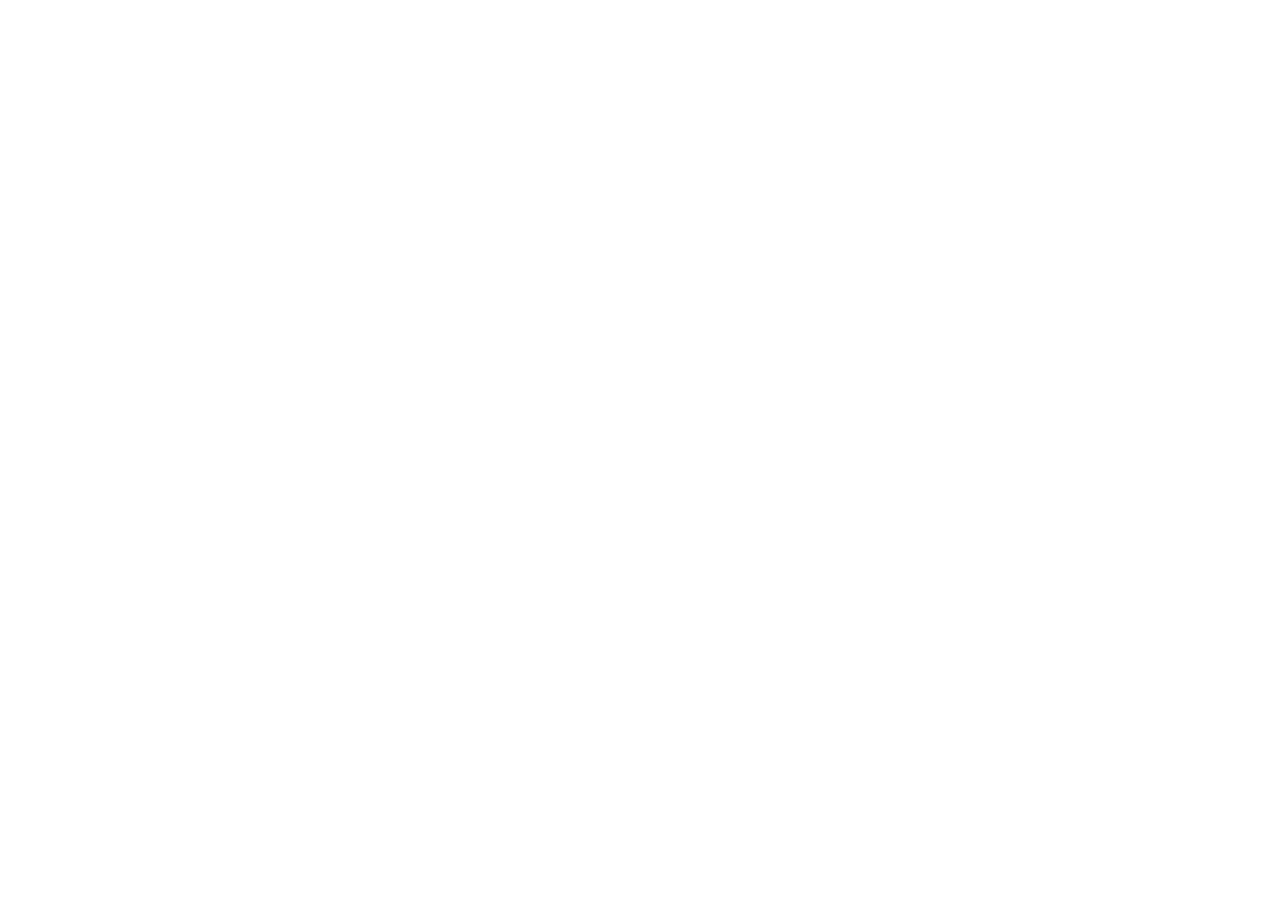
==== commit a06192e6: "Redirect to midgardsurvivorsguide.github.io Co-Authored-By: Claude Opus 5.5 <noreply@anthropic.com>" ====
--- a/index.html
+++ b/index.html
@@ -1,43 +1,4 @@
-<!doctype html>
-<html lang="en" data-ui="en">
-<head>
-<meta charset="utf-8">
-<meta name="viewport" content="width=device-width, initial-scale=1">
-<title>Builds · Midgard Survivors Guide</title>
-<meta name="description" content="Class builds and guides for Midgard Survivors: beginner, intermediate and advanced, in several languages.">
-<link rel="canonical" href="https://fmedeirsbr.github.io/">
-<meta property="og:type" content="website"><meta property="og:site_name" content="Midgard Survivors Guide">
-<meta property="og:title" content="Builds"><meta property="og:description" content="Class builds and guides for Midgard Survivors: beginner, intermediate and advanced, in several languages."><meta property="og:url" content="https://fmedeirsbr.github.io/">
-<meta property="og:image" content="https://fmedeirsbr.github.io/favicon.png">
-<meta name="theme-color" content="#b3202a">
-<link rel="icon" type="image/png" href="favicon.png">
-<link rel="preconnect" href="https://fonts.googleapis.com"><link rel="preconnect" href="https://fonts.gstatic.com" crossorigin>
-<link rel="stylesheet" href="https://fonts.googleapis.com/css2?family=Inter:wght@400;600;700&family=Press+Start+2P&family=Silkscreen:wght@400;700&family=Noto+Sans+TC:wght@400;700&display=swap">
-<link rel="stylesheet" href="assets/site.css?v=5ea6e9d3">
-<link rel="stylesheet" href="assets/icons.css?v=5ea6e9d3">
-<script>try{var d=document.documentElement;if(localStorage.getItem("theme")==="dark")d.classList.add("dark");var q=(location.search.match(/[?&]lang=(en|pt|es|zh)/)||[])[1],l=q||localStorage.getItem("lang");if(!l){var n=(navigator.language||"en").toLowerCase();l=n.indexOf("pt")===0?"pt":n.indexOf("es")===0?"es":n.indexOf("zh")===0?"zh":"en"}d.setAttribute("data-ui",l)}catch(e){}</script>
-</head>
-<body>
-<a class="sr-only" href="#main"><span class="tx" data-t="en" lang="en">Skip to content</span><span class="tx" data-t="pt" lang="pt-BR">Pular para o conteúdo</span><span class="tx" data-t="es" lang="es">Saltar al contenido</span><span class="tx" data-t="zh" lang="zh-Hant">跳到內容</span></a>
-<header class="site-header"><div class="in">
-  <a class="brand" href=""><span class="logo"><i class="ico i-brand_angeling"></i></span><span class="name">Midgard Survivors Guide<small>Patch 0.2.7</small></span></a>
-  <nav class="mainnav" aria-label="Builds"><a class="btn navlink" href="" aria-current="page"><span class="tx" data-t="en" lang="en">Home</span><span class="tx" data-t="pt" lang="pt-BR">Início</span><span class="tx" data-t="es" lang="es">Inicio</span><span class="tx" data-t="zh" lang="zh-Hant">首頁</span></a><div class="dd"><button class="btn" type="button" aria-expanded="false" aria-haspopup="true"><span class="tx" data-t="en" lang="en">Beginner</span><span class="tx" data-t="pt" lang="pt-BR">Iniciante</span><span class="tx" data-t="es" lang="es">Principiante</span><span class="tx" data-t="zh" lang="zh-Hant">新手</span><svg class="caret" viewBox="0 0 8 8" aria-hidden="true"><path fill="currentColor" d="M0 2h8v1H7v1H6v1H5v1H3V5H2V4H1V3H0z"/></svg></button><div class="dd-menu" role="menu"><a class="dd-item" role="menuitem" href="kagerou/beginner/"><i class="ico i-skill_left_hand_mastery"></i><span><small>Kagerou / Oboro</small><b><span class="tx" data-t="en" lang="en">Kagerou / Oboro: Beginner Guide to Hell 15</span><span class="tx" data-t="pt" lang="pt-BR">Kagerou / Oboro: Guia do Iniciante até o Hell 15</span><span class="tx" data-t="es" lang="es">Kagerou / Oboro: Guía de principiante hasta Hell 15</span><span class="tx" data-t="zh" lang="zh-Hant">Kagerou / Oboro：新手到 Hell 15 攻略</span></b></span></a></div></div><div class="dd"><button class="btn" type="button" aria-expanded="false" aria-haspopup="true"><span class="tx" data-t="en" lang="en">Intermediate</span><span class="tx" data-t="pt" lang="pt-BR">Intermediário</span><span class="tx" data-t="es" lang="es">Intermedio</span><span class="tx" data-t="zh" lang="zh-Hant">中階</span><svg class="caret" viewBox="0 0 8 8" aria-hidden="true"><path fill="currentColor" d="M0 2h8v1H7v1H6v1H5v1H3V5H2V4H1V3H0z"/></svg></button><div class="dd-menu" role="menu"><a class="dd-item" role="menuitem" href="kagerou/intermediate/"><i class="ico i-item_venom_knife"></i><span><small>Kagerou / Oboro</small><b><span class="tx" data-t="en" lang="en">Kagerou Bleed: Intermediate (Hell 15)</span><span class="tx" data-t="pt" lang="pt-BR">Kagerou Sangramento: Intermediário (Hell 15)</span><span class="tx" data-t="es" lang="es">Kagerou Sangrado: Intermedio (Hell 15)</span><span class="tx" data-t="zh" lang="zh-Hant">Kagerou 流血：中階（Hell 15）</span></b></span></a></div></div><div class="dd"><button class="btn" type="button" aria-expanded="false" aria-haspopup="true"><span class="tx" data-t="en" lang="en">Advanced</span><span class="tx" data-t="pt" lang="pt-BR">Avançado</span><span class="tx" data-t="es" lang="es">Avanzado</span><span class="tx" data-t="zh" lang="zh-Hant">進階</span><svg class="caret" viewBox="0 0 8 8" aria-hidden="true"><path fill="currentColor" d="M0 2h8v1H7v1H6v1H5v1H3V5H2V4H1V3H0z"/></svg></button><div class="dd-menu" role="menu"><a class="dd-item" role="menuitem" href="kagerou/advanced/"><i class="ico i-pact_blood"></i><span><small>Kagerou / Oboro</small><b><span class="tx" data-t="en" lang="en">Kagerou Bleed Build: Advanced and Expensive</span><span class="tx" data-t="pt" lang="pt-BR">Kagerou: Build de Sangramento (Avançada)</span><span class="tx" data-t="es" lang="es">Kagerou: Build de Sangrado (Avanzada)</span><span class="tx" data-t="zh" lang="zh-Hant">Kagerou 流血流派：進階高成本</span></b></span></a><a class="dd-item" role="menuitem" href="champion/advanced/"><i class="ico i-skill_heal"></i><span><small>Champion</small><b><span class="tx" data-t="en" lang="en">Quadrille Champion: Heal Proc Build for the Emperium</span><span class="tx" data-t="pt" lang="pt-BR">Quadrille Champion: Build de Heal por Procs para o Emperium</span><span class="tx" data-t="es" lang="es">Quadrille Champion: Build de Heal por Procs para el Emperium</span><span class="tx" data-t="zh" lang="zh-Hant">Quadrille Champion：Emperium 治療觸發流派</span></b></span></a></div></div></nav>
-  <nav class="compactnav" aria-label="Builds"><a class="btn navlink" href="" aria-current="page"><span class="tx" data-t="en" lang="en">Home</span><span class="tx" data-t="pt" lang="pt-BR">Início</span><span class="tx" data-t="es" lang="es">Inicio</span><span class="tx" data-t="zh" lang="zh-Hant">首頁</span></a><div class="dd builds-dd"><button class="btn" type="button" aria-expanded="false" aria-haspopup="true"><span class="tx" data-t="en" lang="en">Builds</span><span class="tx" data-t="pt" lang="pt-BR">Builds</span><span class="tx" data-t="es" lang="es">Builds</span><span class="tx" data-t="zh" lang="zh-Hant">流派</span><svg class="caret" viewBox="0 0 8 8" aria-hidden="true"><path fill="currentColor" d="M0 2h8v1H7v1H6v1H5v1H3V5H2V4H1V3H0z"/></svg></button><div class="dd-menu" role="menu"><div class="sub"><button class="dd-item sub-btn" type="button" aria-haspopup="true" aria-expanded="false"><b><span class="tx" data-t="en" lang="en">Beginner</span><span class="tx" data-t="pt" lang="pt-BR">Iniciante</span><span class="tx" data-t="es" lang="es">Principiante</span><span class="tx" data-t="zh" lang="zh-Hant">新手</span></b><svg class="caret" viewBox="0 0 8 8" aria-hidden="true"><path fill="currentColor" d="M2 0h1v1h1v1h1v1h1v2H5v1H4v1H3v1H2z"/></svg></button><div class="dd-menu" role="menu"><a class="dd-item" role="menuitem" href="kagerou/beginner/"><i class="ico i-skill_left_hand_mastery"></i><span><small>Kagerou / Oboro</small><b><span class="tx" data-t="en" lang="en">Kagerou / Oboro: Beginner Guide to Hell 15</span><span class="tx" data-t="pt" lang="pt-BR">Kagerou / Oboro: Guia do Iniciante até o Hell 15</span><span class="tx" data-t="es" lang="es">Kagerou / Oboro: Guía de principiante hasta Hell 15</span><span class="tx" data-t="zh" lang="zh-Hant">Kagerou / Oboro：新手到 Hell 15 攻略</span></b></span></a></div></div><div class="sub"><button class="dd-item sub-btn" type="button" aria-haspopup="true" aria-expanded="false"><b><span class="tx" data-t="en" lang="en">Intermediate</span><span class="tx" data-t="pt" lang="pt-BR">Intermediário</span><span class="tx" data-t="es" lang="es">Intermedio</span><span class="tx" data-t="zh" lang="zh-Hant">中階</span></b><svg class="caret" viewBox="0 0 8 8" aria-hidden="true"><path fill="currentColor" d="M2 0h1v1h1v1h1v1h1v2H5v1H4v1H3v1H2z"/></svg></button><div class="dd-menu" role="menu"><a class="dd-item" role="menuitem" href="kagerou/intermediate/"><i class="ico i-item_venom_knife"></i><span><small>Kagerou / Oboro</small><b><span class="tx" data-t="en" lang="en">Kagerou Bleed: Intermediate (Hell 15)</span><span class="tx" data-t="pt" lang="pt-BR">Kagerou Sangramento: Intermediário (Hell 15)</span><span class="tx" data-t="es" lang="es">Kagerou Sangrado: Intermedio (Hell 15)</span><span class="tx" data-t="zh" lang="zh-Hant">Kagerou 流血：中階（Hell 15）</span></b></span></a></div></div><div class="sub"><button class="dd-item sub-btn" type="button" aria-haspopup="true" aria-expanded="false"><b><span class="tx" data-t="en" lang="en">Advanced</span><span class="tx" data-t="pt" lang="pt-BR">Avançado</span><span class="tx" data-t="es" lang="es">Avanzado</span><span class="tx" data-t="zh" lang="zh-Hant">進階</span></b><svg class="caret" viewBox="0 0 8 8" aria-hidden="true"><path fill="currentColor" d="M2 0h1v1h1v1h1v1h1v2H5v1H4v1H3v1H2z"/></svg></button><div class="dd-menu" role="menu"><a class="dd-item" role="menuitem" href="kagerou/advanced/"><i class="ico i-pact_blood"></i><span><small>Kagerou / Oboro</small><b><span class="tx" data-t="en" lang="en">Kagerou Bleed Build: Advanced and Expensive</span><span class="tx" data-t="pt" lang="pt-BR">Kagerou: Build de Sangramento (Avançada)</span><span class="tx" data-t="es" lang="es">Kagerou: Build de Sangrado (Avanzada)</span><span class="tx" data-t="zh" lang="zh-Hant">Kagerou 流血流派：進階高成本</span></b></span></a><a class="dd-item" role="menuitem" href="champion/advanced/"><i class="ico i-skill_heal"></i><span><small>Champion</small><b><span class="tx" data-t="en" lang="en">Quadrille Champion: Heal Proc Build for the Emperium</span><span class="tx" data-t="pt" lang="pt-BR">Quadrille Champion: Build de Heal por Procs para o Emperium</span><span class="tx" data-t="es" lang="es">Quadrille Champion: Build de Heal por Procs para el Emperium</span><span class="tx" data-t="zh" lang="zh-Hant">Quadrille Champion：Emperium 治療觸發流派</span></b></span></a></div></div></div></div></nav>
-  <div class="tools">
-    <div class="langs"><div class="dd lang-dd"><button class="btn" type="button" aria-expanded="false" aria-haspopup="true" aria-label="Language"><svg viewBox="0 0 16 16" aria-hidden="true"><path fill="currentColor" d="M5 1h6v1h2v2h1v2h1v4h-1v2h-1v2h-2v1H5v-1H3v-2H2v-2H1V6h1V4h1V2h2zm1 2v2H4v2h2v2H4v2h2v2h1v-2h2v2h1v-2h2V9h-2V7h2V5h-2V3H9v2H7V3zm1 4h2v2H7z"/></svg><span class="tx" data-t="en">EN</span><span class="tx" data-t="pt">PT</span><span class="tx" data-t="es">ES</span><span class="tx" data-t="zh">繁中</span><svg class="caret" viewBox="0 0 8 8" aria-hidden="true"><path fill="currentColor" d="M0 2h8v1H7v1H6v1H5v1H3V5H2V4H1V3H0z"/></svg></button><div class="dd-menu" role="menu"><button class="dd-item lang-item" type="button" role="menuitemradio" data-l="en" aria-pressed="false" onclick="setLang('en')"><span class="code">EN</span><b lang="en">English</b></button><button class="dd-item lang-item" type="button" role="menuitemradio" data-l="pt" aria-pressed="false" onclick="setLang('pt')"><span class="code">PT</span><b lang="pt-BR">Português</b></button><button class="dd-item lang-item" type="button" role="menuitemradio" data-l="es" aria-pressed="false" onclick="setLang('es')"><span class="code">ES</span><b lang="es">Español</b></button><button class="dd-item lang-item" type="button" role="menuitemradio" data-l="zh" aria-pressed="false" onclick="setLang('zh')"><span class="code">繁中</span><b lang="zh-Hant">繁體中文</b></button></div></div></div>
-    <button class="btn" id="themebtn" type="button" aria-pressed="false" onclick="toggleTheme()" title="Theme"><svg viewBox="0 0 16 16" aria-hidden="true"><path fill="currentColor" d="M6 1h4v1h2v1h1v2h1v6h-1v2h-1v1h-2v1H6v-1H4v-1H3v-2H2V5h1V3h1V2h2zm2 2v10h2v-1h1v-1h1V5h-1V4h-1V3z"/></svg><span class="t">Dark</span></button>
-    <div class="social"><a class="btn icon" href="https://www.youtube.com/@furinguito" target="_blank" rel="noopener" aria-label="YouTube" title="YouTube: furinguito"><svg viewBox="0 0 24 24" aria-hidden="true"><path fill="#FF0000" d="M23.5 6.2a3 3 0 0 0-2.1-2.1C19.5 3.6 12 3.6 12 3.6s-7.5 0-9.4.5A3 3 0 0 0 .5 6.2 31 31 0 0 0 0 12a31 31 0 0 0 .5 5.8 3 3 0 0 0 2.1 2.1c1.9.5 9.4.5 9.4.5s7.5 0 9.4-.5a3 3 0 0 0 2.1-2.1A31 31 0 0 0 24 12a31 31 0 0 0-.5-5.8z"/><path fill="#fff" d="M9.6 15.6 15.8 12 9.6 8.4z"/></svg></a><a class="btn icon" href="https://www.twitch.tv/furinguito" target="_blank" rel="noopener" aria-label="Twitch" title="Twitch: furinguito"><svg viewBox="0 0 24 24" aria-hidden="true"><path fill="#9146FF" d="M2.1 0 .5 4.1v16.6h5.7V24h3.2l3.1-3.3h4.7l6.3-6.3V0H2.1zm19.4 13.4-3.6 3.6h-5.7l-3.1 3.1V17H4.3V2.1h17.2v11.3z"/><path fill="#9146FF" d="M17.9 6.2h-2.1v6.2h2.1V6.2zm-5.7 0h-2.1v6.2h2.1V6.2z"/></svg></a></div>
-    <button class="btn icon menu-btn" id="menubtn" type="button" aria-expanded="false" aria-label="Menu"><svg viewBox="0 0 16 16" aria-hidden="true"><path fill="currentColor" d="M2 3h12v2H2zm0 4h12v2H2zm0 4h12v2H2z"/></svg></button>
-  </div>
-</div>
-<div class="mpanel"><nav class="mainnav" aria-label="Builds"><a class="btn navlink" href="" aria-current="page"><span class="tx" data-t="en" lang="en">Home</span><span class="tx" data-t="pt" lang="pt-BR">Início</span><span class="tx" data-t="es" lang="es">Inicio</span><span class="tx" data-t="zh" lang="zh-Hant">首頁</span></a><div class="dd"><button class="btn" type="button" aria-expanded="false" aria-haspopup="true"><span class="tx" data-t="en" lang="en">Beginner</span><span class="tx" data-t="pt" lang="pt-BR">Iniciante</span><span class="tx" data-t="es" lang="es">Principiante</span><span class="tx" data-t="zh" lang="zh-Hant">新手</span><svg class="caret" viewBox="0 0 8 8" aria-hidden="true"><path fill="currentColor" d="M0 2h8v1H7v1H6v1H5v1H3V5H2V4H1V3H0z"/></svg></button><div class="dd-menu" role="menu"><a class="dd-item" role="menuitem" href="kagerou/beginner/"><i class="ico i-skill_left_hand_mastery"></i><span><small>Kagerou / Oboro</small><b><span class="tx" data-t="en" lang="en">Kagerou / Oboro: Beginner Guide to Hell 15</span><span class="tx" data-t="pt" lang="pt-BR">Kagerou / Oboro: Guia do Iniciante até o Hell 15</span><span class="tx" data-t="es" lang="es">Kagerou / Oboro: Guía de principiante hasta Hell 15</span><span class="tx" data-t="zh" lang="zh-Hant">Kagerou / Oboro：新手到 Hell 15 攻略</span></b></span></a></div></div><div class="dd"><button class="btn" type="button" aria-expanded="false" aria-haspopup="true"><span class="tx" data-t="en" lang="en">Intermediate</span><span class="tx" data-t="pt" lang="pt-BR">Intermediário</span><span class="tx" data-t="es" lang="es">Intermedio</span><span class="tx" data-t="zh" lang="zh-Hant">中階</span><svg class="caret" viewBox="0 0 8 8" aria-hidden="true"><path fill="currentColor" d="M0 2h8v1H7v1H6v1H5v1H3V5H2V4H1V3H0z"/></svg></button><div class="dd-menu" role="menu"><a class="dd-item" role="menuitem" href="kagerou/intermediate/"><i class="ico i-item_venom_knife"></i><span><small>Kagerou / Oboro</small><b><span class="tx" data-t="en" lang="en">Kagerou Bleed: Intermediate (Hell 15)</span><span class="tx" data-t="pt" lang="pt-BR">Kagerou Sangramento: Intermediário (Hell 15)</span><span class="tx" data-t="es" lang="es">Kagerou Sangrado: Intermedio (Hell 15)</span><span class="tx" data-t="zh" lang="zh-Hant">Kagerou 流血：中階（Hell 15）</span></b></span></a></div></div><div class="dd"><button class="btn" type="button" aria-expanded="false" aria-haspopup="true"><span class="tx" data-t="en" lang="en">Advanced</span><span class="tx" data-t="pt" lang="pt-BR">Avançado</span><span class="tx" data-t="es" lang="es">Avanzado</span><span class="tx" data-t="zh" lang="zh-Hant">進階</span><svg class="caret" viewBox="0 0 8 8" aria-hidden="true"><path fill="currentColor" d="M0 2h8v1H7v1H6v1H5v1H3V5H2V4H1V3H0z"/></svg></button><div class="dd-menu" role="menu"><a class="dd-item" role="menuitem" href="kagerou/advanced/"><i class="ico i-pact_blood"></i><span><small>Kagerou / Oboro</small><b><span class="tx" data-t="en" lang="en">Kagerou Bleed Build: Advanced and Expensive</span><span class="tx" data-t="pt" lang="pt-BR">Kagerou: Build de Sangramento (Avançada)</span><span class="tx" data-t="es" lang="es">Kagerou: Build de Sangrado (Avanzada)</span><span class="tx" data-t="zh" lang="zh-Hant">Kagerou 流血流派：進階高成本</span></b></span></a><a class="dd-item" role="menuitem" href="champion/advanced/"><i class="ico i-skill_heal"></i><span><small>Champion</small><b><span class="tx" data-t="en" lang="en">Quadrille Champion: Heal Proc Build for the Emperium</span><span class="tx" data-t="pt" lang="pt-BR">Quadrille Champion: Build de Heal por Procs para o Emperium</span><span class="tx" data-t="es" lang="es">Quadrille Champion: Build de Heal por Procs para el Emperium</span><span class="tx" data-t="zh" lang="zh-Hant">Quadrille Champion：Emperium 治療觸發流派</span></b></span></a></div></div></nav><div class="mrow"><div class="langs"><div class="dd lang-dd"><button class="btn" type="button" aria-expanded="false" aria-haspopup="true" aria-label="Language"><svg viewBox="0 0 16 16" aria-hidden="true"><path fill="currentColor" d="M5 1h6v1h2v2h1v2h1v4h-1v2h-1v2h-2v1H5v-1H3v-2H2v-2H1V6h1V4h1V2h2zm1 2v2H4v2h2v2H4v2h2v2h1v-2h2v2h1v-2h2V9h-2V7h2V5h-2V3H9v2H7V3zm1 4h2v2H7z"/></svg><span class="tx" data-t="en">EN</span><span class="tx" data-t="pt">PT</span><span class="tx" data-t="es">ES</span><span class="tx" data-t="zh">繁中</span><svg class="caret" viewBox="0 0 8 8" aria-hidden="true"><path fill="currentColor" d="M0 2h8v1H7v1H6v1H5v1H3V5H2V4H1V3H0z"/></svg></button><div class="dd-menu" role="menu"><button class="dd-item lang-item" type="button" role="menuitemradio" data-l="en" aria-pressed="false" onclick="setLang('en')"><span class="code">EN</span><b lang="en">English</b></button><button class="dd-item lang-item" type="button" role="menuitemradio" data-l="pt" aria-pressed="false" onclick="setLang('pt')"><span class="code">PT</span><b lang="pt-BR">Português</b></button><button class="dd-item lang-item" type="button" role="menuitemradio" data-l="es" aria-pressed="false" onclick="setLang('es')"><span class="code">ES</span><b lang="es">Español</b></button><button class="dd-item lang-item" type="button" role="menuitemradio" data-l="zh" aria-pressed="false" onclick="setLang('zh')"><span class="code">繁中</span><b lang="zh-Hant">繁體中文</b></button></div></div></div><div class="social"><a class="btn icon" href="https://www.youtube.com/@furinguito" target="_blank" rel="noopener" aria-label="YouTube" title="YouTube: furinguito"><svg viewBox="0 0 24 24" aria-hidden="true"><path fill="#FF0000" d="M23.5 6.2a3 3 0 0 0-2.1-2.1C19.5 3.6 12 3.6 12 3.6s-7.5 0-9.4.5A3 3 0 0 0 .5 6.2 31 31 0 0 0 0 12a31 31 0 0 0 .5 5.8 3 3 0 0 0 2.1 2.1c1.9.5 9.4.5 9.4.5s7.5 0 9.4-.5a3 3 0 0 0 2.1-2.1A31 31 0 0 0 24 12a31 31 0 0 0-.5-5.8z"/><path fill="#fff" d="M9.6 15.6 15.8 12 9.6 8.4z"/></svg></a><a class="btn icon" href="https://www.twitch.tv/furinguito" target="_blank" rel="noopener" aria-label="Twitch" title="Twitch: furinguito"><svg viewBox="0 0 24 24" aria-hidden="true"><path fill="#9146FF" d="M2.1 0 .5 4.1v16.6h5.7V24h3.2l3.1-3.3h4.7l6.3-6.3V0H2.1zm19.4 13.4-3.6 3.6h-5.7l-3.1 3.1V17H4.3V2.1h17.2v11.3z"/><path fill="#9146FF" d="M17.9 6.2h-2.1v6.2h2.1V6.2zm-5.7 0h-2.1v6.2h2.1V6.2z"/></svg></a></div></div></div>
-</header>
-<main id="main" class="wrap">
-<h1 class="sr-only">Midgard Survivors Guide</h1><div class="homebar"><div class="lvtabs" role="tablist" aria-label="Difficulty"><button class="btn lvtab" type="button" role="tab" data-lv="beginner" aria-selected="false" aria-controls="lv-beginner"><span class="dotlv lv-beginner"></span><span class="tx" data-t="en" lang="en">Beginner Builds</span><span class="tx" data-t="pt" lang="pt-BR">Builds Iniciantes</span><span class="tx" data-t="es" lang="es">Builds de Principiante</span><span class="tx" data-t="zh" lang="zh-Hant">新手流派</span></button><button class="btn lvtab" type="button" role="tab" data-lv="intermediate" aria-selected="false" aria-controls="lv-intermediate"><span class="dotlv lv-intermediate"></span><span class="tx" data-t="en" lang="en">Intermediate Builds</span><span class="tx" data-t="pt" lang="pt-BR">Builds Intermediárias</span><span class="tx" data-t="es" lang="es">Builds Intermedias</span><span class="tx" data-t="zh" lang="zh-Hant">中階流派</span></button><button class="btn lvtab" type="button" role="tab" data-lv="advanced" aria-selected="false" aria-controls="lv-advanced"><span class="dotlv lv-advanced"></span><span class="tx" data-t="en" lang="en">Advanced Builds</span><span class="tx" data-t="pt" lang="pt-BR">Builds Avançadas</span><span class="tx" data-t="es" lang="es">Builds Avanzadas</span><span class="tx" data-t="zh" lang="zh-Hant">進階流派</span></button></div><nav class="clsbar" aria-label="Classes"><button class="clschip" type="button" data-cls="lord_knight" style="background-image:url(assets/banners/chip-lord_knight.png)"><i class="ico i-job_lord_knight"></i><span>Lord Knight</span></button><button class="clschip" type="button" data-cls="paladin" style="background-image:url(assets/banners/chip-paladin.png)"><i class="ico i-job_paladin"></i><span>Paladin</span></button><button class="clschip" type="button" data-cls="high_wizard" style="background-image:url(assets/banners/chip-high_wizard.png)"><i class="ico i-job_high_wizard"></i><span>High Wizard</span></button><button class="clschip" type="button" data-cls="professor" style="background-image:url(assets/banners/chip-professor.png)"><i class="ico i-job_professor"></i><span>Professor</span></button><button class="clschip" type="button" data-cls="sniper" style="background-image:url(assets/banners/chip-sniper.png)"><i class="ico i-job_sniper"></i><span>Sniper</span></button><button class="clschip" type="button" data-cls="clown" style="background-image:url(assets/banners/chip-clown.png)"><i class="ico i-job_clown"></i><span>Clown/Gypsy</span></button><button class="clschip" type="button" data-cls="assassin_cross" style="background-image:url(assets/banners/chip-assassin_cross.png)"><i class="ico i-job_assassin_cross"></i><span>Assassin Cross</span></button><button class="clschip" type="button" data-cls="stalker" style="background-image:url(assets/banners/chip-stalker.png)"><i class="ico i-job_stalker"></i><span>Stalker</span></button><button class="clschip" type="button" data-cls="high_priest" style="background-image:url(assets/banners/chip-high_priest.png)"><i class="ico i-job_high_priest"></i><span>High Priest</span></button><button class="clschip" type="button" data-cls="champion" style="background-image:url(assets/banners/chip-champion.png)"><i class="ico i-job_champion"></i><span>Champion</span></button><button class="clschip" type="button" data-cls="whitesmith" style="background-image:url(assets/banners/chip-whitesmith.png)"><i class="ico i-job_whitesmith"></i><span>Whitesmith</span></button><button class="clschip" type="button" data-cls="creator" style="background-image:url(assets/banners/chip-creator.png)"><i class="ico i-job_creator"></i><span>Creator</span></button><button class="clschip" type="button" data-cls="rebellion" style="background-image:url(assets/banners/chip-rebellion.png)"><i class="ico i-job_rebellion"></i><span>Rebellion</span></button><button class="clschip" type="button" data-cls="kagerou" style="background-image:url(assets/banners/chip-kagerou.png)"><i class="ico i-job_kagerou"></i><span>Kagerou/Oboro</span></button><button class="clschip" type="button" data-cls="star_gladiator" style="background-image:url(assets/banners/chip-star_gladiator.png)"><i class="ico i-job_star_gladiator"></i><span>Star Gladiator</span></button><button class="clschip" type="button" data-cls="soul_linker" style="background-image:url(assets/banners/chip-soul_linker.png)"><i class="ico i-job_soul_linker"></i><span>Soul Linker</span></button><button class="clschip" type="button" data-cls="spirit_handler" style="background-image:url(assets/banners/chip-spirit_handler.png)"><i class="ico i-job_spirit_handler"></i><span>Spirit Handler</span></button><button class="clschip" type="button" data-cls="super_novice" style="background-image:url(assets/banners/chip-super_novice.png)"><i class="ico i-job_super_novice"></i><span>Super Novice</span></button></nav></div><div class="lvpanel" id="lv-beginner" role="tabpanel" data-lv="beginner"><div class="clsgrid"><a class="card" id="beginner-kagerou" data-cls="kagerou" href="kagerou/beginner/"><div class="top banner" style="background-image:linear-gradient(90deg,rgba(10,6,8,.62) 0%,rgba(10,6,8,.35) 38%,rgba(10,6,8,0) 62%),url(assets/banners/kagerou-beginner.png)"><i class="ico i-skill_left_hand_mastery"></i><div><span class="tag lv-beginner"><span class="tx" data-t="en" lang="en">Beginner</span><span class="tx" data-t="pt" lang="pt-BR">Iniciante</span><span class="tx" data-t="es" lang="es">Principiante</span><span class="tx" data-t="zh" lang="zh-Hant">新手</span></span><h3>Kagerou / Oboro</h3></div></div><div class="body"><p><b><span class="tx" data-t="en" lang="en">Kagerou / Oboro: Beginner Guide to Hell 15</span><span class="tx" data-t="pt" lang="pt-BR">Kagerou / Oboro: Guia do Iniciante até o Hell 15</span><span class="tx" data-t="es" lang="es">Kagerou / Oboro: Guía de principiante hasta Hell 15</span><span class="tx" data-t="zh" lang="zh-Hant">Kagerou / Oboro：新手到 Hell 15 攻略</span></b></p><p class="muted"><span class="tx" data-t="en" lang="en">From your very first run to Hell 15. Quests and NPC unlocks, maps, skills, and gear without MVP cards.</span><span class="tx" data-t="pt" lang="pt-BR">Da primeira run até o Hell 15. Quests e NPCs, mapas, skills e equipamento sem cartas de MVP.</span><span class="tx" data-t="es" lang="es">Desde tu primera partida hasta Hell 15. Misiones y NPC, mapas, habilidades y equipo sin cartas de MVP.</span><span class="tx" data-t="zh" lang="zh-Hant">從第一場到 Hell 15。任務與 NPC 解鎖、地圖、技能，以及不用 MVP 卡片的裝備。</span></p><span class="go"><span class="tx" data-t="en" lang="en">Read the guide ▶</span><span class="tx" data-t="pt" lang="pt-BR">Ler o guia ▶</span><span class="tx" data-t="es" lang="es">Leer la guía ▶</span><span class="tx" data-t="zh" lang="zh-Hant">閱讀攻略 ▶</span></span></div></a><div class="card soon" id="beginner-lord_knight" data-cls="lord_knight"><div class="top banner" style="background-image:linear-gradient(90deg,rgba(10,6,8,.62) 0%,rgba(10,6,8,.35) 38%,rgba(10,6,8,0) 62%),url(assets/banners/class-lord_knight.png)"><div><span class="tag lv-beginner"><span class="tx" data-t="en" lang="en">Beginner</span><span class="tx" data-t="pt" lang="pt-BR">Iniciante</span><span class="tx" data-t="es" lang="es">Principiante</span><span class="tx" data-t="zh" lang="zh-Hant">新手</span></span><h3>Lord Knight</h3></div></div><div class="body"><p><b><span class="tx" data-t="en" lang="en">Coming soon</span><span class="tx" data-t="pt" lang="pt-BR">Em breve</span><span class="tx" data-t="es" lang="es">Próximamente</span><span class="tx" data-t="zh" lang="zh-Hant">即將推出</span></b></p><p class="muted"><span class="tx" data-t="en" lang="en">New builds are added here as they are tested.</span><span class="tx" data-t="pt" lang="pt-BR">Novas builds entram aqui conforme forem testadas.</span><span class="tx" data-t="es" lang="es">Las builds nuevas se agregan aquí a medida que se prueban.</span><span class="tx" data-t="zh" lang="zh-Hant">新流派測試完成後會加到這裡。</span></p><span class="go" aria-hidden="true"></span></div></div><div class="card soon" id="beginner-paladin" data-cls="paladin"><div class="top banner" style="background-image:linear-gradient(90deg,rgba(10,6,8,.62) 0%,rgba(10,6,8,.35) 38%,rgba(10,6,8,0) 62%),url(assets/banners/class-paladin.png)"><div><span class="tag lv-beginner"><span class="tx" data-t="en" lang="en">Beginner</span><span class="tx" data-t="pt" lang="pt-BR">Iniciante</span><span class="tx" data-t="es" lang="es">Principiante</span><span class="tx" data-t="zh" lang="zh-Hant">新手</span></span><h3>Paladin</h3></div></div><div class="body"><p><b><span class="tx" data-t="en" lang="en">Coming soon</span><span class="tx" data-t="pt" lang="pt-BR">Em breve</span><span class="tx" data-t="es" lang="es">Próximamente</span><span class="tx" data-t="zh" lang="zh-Hant">即將推出</span></b></p><p class="muted"><span class="tx" data-t="en" lang="en">New builds are added here as they are tested.</span><span class="tx" data-t="pt" lang="pt-BR">Novas builds entram aqui conforme forem testadas.</span><span class="tx" data-t="es" lang="es">Las builds nuevas se agregan aquí a medida que se prueban.</span><span class="tx" data-t="zh" lang="zh-Hant">新流派測試完成後會加到這裡。</span></p><span class="go" aria-hidden="true"></span></div></div><div class="card soon" id="beginner-high_wizard" data-cls="high_wizard"><div class="top banner" style="background-image:linear-gradient(90deg,rgba(10,6,8,.62) 0%,rgba(10,6,8,.35) 38%,rgba(10,6,8,0) 62%),url(assets/banners/class-high_wizard.png)"><div><span class="tag lv-beginner"><span class="tx" data-t="en" lang="en">Beginner</span><span class="tx" data-t="pt" lang="pt-BR">Iniciante</span><span class="tx" data-t="es" lang="es">Principiante</span><span class="tx" data-t="zh" lang="zh-Hant">新手</span></span><h3>High Wizard</h3></div></div><div class="body"><p><b><span class="tx" data-t="en" lang="en">Coming soon</span><span class="tx" data-t="pt" lang="pt-BR">Em breve</span><span class="tx" data-t="es" lang="es">Próximamente</span><span class="tx" data-t="zh" lang="zh-Hant">即將推出</span></b></p><p class="muted"><span class="tx" data-t="en" lang="en">New builds are added here as they are tested.</span><span class="tx" data-t="pt" lang="pt-BR">Novas builds entram aqui conforme forem testadas.</span><span class="tx" data-t="es" lang="es">Las builds nuevas se agregan aquí a medida que se prueban.</span><span class="tx" data-t="zh" lang="zh-Hant">新流派測試完成後會加到這裡。</span></p><span class="go" aria-hidden="true"></span></div></div><div class="card soon" id="beginner-professor" data-cls="professor"><div class="top banner" style="background-image:linear-gradient(90deg,rgba(10,6,8,.62) 0%,rgba(10,6,8,.35) 38%,rgba(10,6,8,0) 62%),url(assets/banners/class-professor.png)"><div><span class="tag lv-beginner"><span class="tx" data-t="en" lang="en">Beginner</span><span class="tx" data-t="pt" lang="pt-BR">Iniciante</span><span class="tx" data-t="es" lang="es">Principiante</span><span class="tx" data-t="zh" lang="zh-Hant">新手</span></span><h3>Professor</h3></div></div><div class="body"><p><b><span class="tx" data-t="en" lang="en">Coming soon</span><span class="tx" data-t="pt" lang="pt-BR">Em breve</span><span class="tx" data-t="es" lang="es">Próximamente</span><span class="tx" data-t="zh" lang="zh-Hant">即將推出</span></b></p><p class="muted"><span class="tx" data-t="en" lang="en">New builds are added here as they are tested.</span><span class="tx" data-t="pt" lang="pt-BR">Novas builds entram aqui conforme forem testadas.</span><span class="tx" data-t="es" lang="es">Las builds nuevas se agregan aquí a medida que se prueban.</span><span class="tx" data-t="zh" lang="zh-Hant">新流派測試完成後會加到這裡。</span></p><span class="go" aria-hidden="true"></span></div></div><div class="card soon" id="beginner-sniper" data-cls="sniper"><div class="top banner" style="background-image:linear-gradient(90deg,rgba(10,6,8,.62) 0%,rgba(10,6,8,.35) 38%,rgba(10,6,8,0) 62%),url(assets/banners/class-sniper.png)"><div><span class="tag lv-beginner"><span class="tx" data-t="en" lang="en">Beginner</span><span class="tx" data-t="pt" lang="pt-BR">Iniciante</span><span class="tx" data-t="es" lang="es">Principiante</span><span class="tx" data-t="zh" lang="zh-Hant">新手</span></span><h3>Sniper</h3></div></div><div class="body"><p><b><span class="tx" data-t="en" lang="en">Coming soon</span><span class="tx" data-t="pt" lang="pt-BR">Em breve</span><span class="tx" data-t="es" lang="es">Próximamente</span><span class="tx" data-t="zh" lang="zh-Hant">即將推出</span></b></p><p class="muted"><span class="tx" data-t="en" lang="en">New builds are added here as they are tested.</span><span class="tx" data-t="pt" lang="pt-BR">Novas builds entram aqui conforme forem testadas.</span><span class="tx" data-t="es" lang="es">Las builds nuevas se agregan aquí a medida que se prueban.</span><span class="tx" data-t="zh" lang="zh-Hant">新流派測試完成後會加到這裡。</span></p><span class="go" aria-hidden="true"></span></div></div><div class="card soon" id="beginner-clown" data-cls="clown"><div class="top banner" style="background-image:linear-gradient(90deg,rgba(10,6,8,.62) 0%,rgba(10,6,8,.35) 38%,rgba(10,6,8,0) 62%),url(assets/banners/class-clown.png)"><div><span class="tag lv-beginner"><span class="tx" data-t="en" lang="en">Beginner</span><span class="tx" data-t="pt" lang="pt-BR">Iniciante</span><span class="tx" data-t="es" lang="es">Principiante</span><span class="tx" data-t="zh" lang="zh-Hant">新手</span></span><h3>Clown / Gypsy</h3></div></div><div class="body"><p><b><span class="tx" data-t="en" lang="en">Coming soon</span><span class="tx" data-t="pt" lang="pt-BR">Em breve</span><span class="tx" data-t="es" lang="es">Próximamente</span><span class="tx" data-t="zh" lang="zh-Hant">即將推出</span></b></p><p class="muted"><span class="tx" data-t="en" lang="en">New builds are added here as they are tested.</span><span class="tx" data-t="pt" lang="pt-BR">Novas builds entram aqui conforme forem testadas.</span><span class="tx" data-t="es" lang="es">Las builds nuevas se agregan aquí a medida que se prueban.</span><span class="tx" data-t="zh" lang="zh-Hant">新流派測試完成後會加到這裡。</span></p><span class="go" aria-hidden="true"></span></div></div><div class="card soon" id="beginner-assassin_cross" data-cls="assassin_cross"><div class="top banner" style="background-image:linear-gradient(90deg,rgba(10,6,8,.62) 0%,rgba(10,6,8,.35) 38%,rgba(10,6,8,0) 62%),url(assets/banners/class-assassin_cross.png)"><div><span class="tag lv-beginner"><span class="tx" data-t="en" lang="en">Beginner</span><span class="tx" data-t="pt" lang="pt-BR">Iniciante</span><span class="tx" data-t="es" lang="es">Principiante</span><span class="tx" data-t="zh" lang="zh-Hant">新手</span></span><h3>Assassin Cross</h3></div></div><div class="body"><p><b><span class="tx" data-t="en" lang="en">Coming soon</span><span class="tx" data-t="pt" lang="pt-BR">Em breve</span><span class="tx" data-t="es" lang="es">Próximamente</span><span class="tx" data-t="zh" lang="zh-Hant">即將推出</span></b></p><p class="muted"><span class="tx" data-t="en" lang="en">New builds are added here as they are tested.</span><span class="tx" data-t="pt" lang="pt-BR">Novas builds entram aqui conforme forem testadas.</span><span class="tx" data-t="es" lang="es">Las builds nuevas se agregan aquí a medida que se prueban.</span><span class="tx" data-t="zh" lang="zh-Hant">新流派測試完成後會加到這裡。</span></p><span class="go" aria-hidden="true"></span></div></div><div class="card soon" id="beginner-stalker" data-cls="stalker"><div class="top banner" style="background-image:linear-gradient(90deg,rgba(10,6,8,.62) 0%,rgba(10,6,8,.35) 38%,rgba(10,6,8,0) 62%),url(assets/banners/class-stalker.png)"><div><span class="tag lv-beginner"><span class="tx" data-t="en" lang="en">Beginner</span><span class="tx" data-t="pt" lang="pt-BR">Iniciante</span><span class="tx" data-t="es" lang="es">Principiante</span><span class="tx" data-t="zh" lang="zh-Hant">新手</span></span><h3>Stalker</h3></div></div><div class="body"><p><b><span class="tx" data-t="en" lang="en">Coming soon</span><span class="tx" data-t="pt" lang="pt-BR">Em breve</span><span class="tx" data-t="es" lang="es">Próximamente</span><span class="tx" data-t="zh" lang="zh-Hant">即將推出</span></b></p><p class="muted"><span class="tx" data-t="en" lang="en">New builds are added here as they are tested.</span><span class="tx" data-t="pt" lang="pt-BR">Novas builds entram aqui conforme forem testadas.</span><span class="tx" data-t="es" lang="es">Las builds nuevas se agregan aquí a medida que se prueban.</span><span class="tx" data-t="zh" lang="zh-Hant">新流派測試完成後會加到這裡。</span></p><span class="go" aria-hidden="true"></span></div></div><div class="card soon" id="beginner-high_priest" data-cls="high_priest"><div class="top banner" style="background-image:linear-gradient(90deg,rgba(10,6,8,.62) 0%,rgba(10,6,8,.35) 38%,rgba(10,6,8,0) 62%),url(assets/banners/class-high_priest.png)"><div><span class="tag lv-beginner"><span class="tx" data-t="en" lang="en">Beginner</span><span class="tx" data-t="pt" lang="pt-BR">Iniciante</span><span class="tx" data-t="es" lang="es">Principiante</span><span class="tx" data-t="zh" lang="zh-Hant">新手</span></span><h3>High Priest</h3></div></div><div class="body"><p><b><span class="tx" data-t="en" lang="en">Coming soon</span><span class="tx" data-t="pt" lang="pt-BR">Em breve</span><span class="tx" data-t="es" lang="es">Próximamente</span><span class="tx" data-t="zh" lang="zh-Hant">即將推出</span></b></p><p class="muted"><span class="tx" data-t="en" lang="en">New builds are added here as they are tested.</span><span class="tx" data-t="pt" lang="pt-BR">Novas builds entram aqui conforme forem testadas.</span><span class="tx" data-t="es" lang="es">Las builds nuevas se agregan aquí a medida que se prueban.</span><span class="tx" data-t="zh" lang="zh-Hant">新流派測試完成後會加到這裡。</span></p><span class="go" aria-hidden="true"></span></div></div><div class="card soon" id="beginner-champion" data-cls="champion"><div class="top banner" style="background-image:linear-gradient(90deg,rgba(10,6,8,.62) 0%,rgba(10,6,8,.35) 38%,rgba(10,6,8,0) 62%),url(assets/banners/class-champion.png)"><div><span class="tag lv-beginner"><span class="tx" data-t="en" lang="en">Beginner</span><span class="tx" data-t="pt" lang="pt-BR">Iniciante</span><span class="tx" data-t="es" lang="es">Principiante</span><span class="tx" data-t="zh" lang="zh-Hant">新手</span></span><h3>Champion</h3></div></div><div class="body"><p><b><span class="tx" data-t="en" lang="en">Coming soon</span><span class="tx" data-t="pt" lang="pt-BR">Em breve</span><span class="tx" data-t="es" lang="es">Próximamente</span><span class="tx" data-t="zh" lang="zh-Hant">即將推出</span></b></p><p class="muted"><span class="tx" data-t="en" lang="en">New builds are added here as they are tested.</span><span class="tx" data-t="pt" lang="pt-BR">Novas builds entram aqui conforme forem testadas.</span><span class="tx" data-t="es" lang="es">Las builds nuevas se agregan aquí a medida que se prueban.</span><span class="tx" data-t="zh" lang="zh-Hant">新流派測試完成後會加到這裡。</span></p><span class="go" aria-hidden="true"></span></div></div><div class="card soon" id="beginner-whitesmith" data-cls="whitesmith"><div class="top banner" style="background-image:linear-gradient(90deg,rgba(10,6,8,.62) 0%,rgba(10,6,8,.35) 38%,rgba(10,6,8,0) 62%),url(assets/banners/class-whitesmith.png)"><div><span class="tag lv-beginner"><span class="tx" data-t="en" lang="en">Beginner</span><span class="tx" data-t="pt" lang="pt-BR">Iniciante</span><span class="tx" data-t="es" lang="es">Principiante</span><span class="tx" data-t="zh" lang="zh-Hant">新手</span></span><h3>Whitesmith</h3></div></div><div class="body"><p><b><span class="tx" data-t="en" lang="en">Coming soon</span><span class="tx" data-t="pt" lang="pt-BR">Em breve</span><span class="tx" data-t="es" lang="es">Próximamente</span><span class="tx" data-t="zh" lang="zh-Hant">即將推出</span></b></p><p class="muted"><span class="tx" data-t="en" lang="en">New builds are added here as they are tested.</span><span class="tx" data-t="pt" lang="pt-BR">Novas builds entram aqui conforme forem testadas.</span><span class="tx" data-t="es" lang="es">Las builds nuevas se agregan aquí a medida que se prueban.</span><span class="tx" data-t="zh" lang="zh-Hant">新流派測試完成後會加到這裡。</span></p><span class="go" aria-hidden="true"></span></div></div><div class="card soon" id="beginner-creator" data-cls="creator"><div class="top banner" style="background-image:linear-gradient(90deg,rgba(10,6,8,.62) 0%,rgba(10,6,8,.35) 38%,rgba(10,6,8,0) 62%),url(assets/banners/class-creator.png)"><div><span class="tag lv-beginner"><span class="tx" data-t="en" lang="en">Beginner</span><span class="tx" data-t="pt" lang="pt-BR">Iniciante</span><span class="tx" data-t="es" lang="es">Principiante</span><span class="tx" data-t="zh" lang="zh-Hant">新手</span></span><h3>Creator</h3></div></div><div class="body"><p><b><span class="tx" data-t="en" lang="en">Coming soon</span><span class="tx" data-t="pt" lang="pt-BR">Em breve</span><span class="tx" data-t="es" lang="es">Próximamente</span><span class="tx" data-t="zh" lang="zh-Hant">即將推出</span></b></p><p class="muted"><span class="tx" data-t="en" lang="en">New builds are added here as they are tested.</span><span class="tx" data-t="pt" lang="pt-BR">Novas builds entram aqui conforme forem testadas.</span><span class="tx" data-t="es" lang="es">Las builds nuevas se agregan aquí a medida que se prueban.</span><span class="tx" data-t="zh" lang="zh-Hant">新流派測試完成後會加到這裡。</span></p><span class="go" aria-hidden="true"></span></div></div><div class="card soon" id="beginner-rebellion" data-cls="rebellion"><div class="top banner" style="background-image:linear-gradient(90deg,rgba(10,6,8,.62) 0%,rgba(10,6,8,.35) 38%,rgba(10,6,8,0) 62%),url(assets/banners/class-rebellion.png)"><div><span class="tag lv-beginner"><span class="tx" data-t="en" lang="en">Beginner</span><span class="tx" data-t="pt" lang="pt-BR">Iniciante</span><span class="tx" data-t="es" lang="es">Principiante</span><span class="tx" data-t="zh" lang="zh-Hant">新手</span></span><h3>Rebellion</h3></div></div><div class="body"><p><b><span class="tx" data-t="en" lang="en">Coming soon</span><span class="tx" data-t="pt" lang="pt-BR">Em breve</span><span class="tx" data-t="es" lang="es">Próximamente</span><span class="tx" data-t="zh" lang="zh-Hant">即將推出</span></b></p><p class="muted"><span class="tx" data-t="en" lang="en">New builds are added here as they are tested.</span><span class="tx" data-t="pt" lang="pt-BR">Novas builds entram aqui conforme forem testadas.</span><span class="tx" data-t="es" lang="es">Las builds nuevas se agregan aquí a medida que se prueban.</span><span class="tx" data-t="zh" lang="zh-Hant">新流派測試完成後會加到這裡。</span></p><span class="go" aria-hidden="true"></span></div></div><div class="card soon" id="beginner-star_gladiator" data-cls="star_gladiator"><div class="top banner" style="background-image:linear-gradient(90deg,rgba(10,6,8,.62) 0%,rgba(10,6,8,.35) 38%,rgba(10,6,8,0) 62%),url(assets/banners/class-star_gladiator.png)"><div><span class="tag lv-beginner"><span class="tx" data-t="en" lang="en">Beginner</span><span class="tx" data-t="pt" lang="pt-BR">Iniciante</span><span class="tx" data-t="es" lang="es">Principiante</span><span class="tx" data-t="zh" lang="zh-Hant">新手</span></span><h3>Star Gladiator</h3></div></div><div class="body"><p><b><span class="tx" data-t="en" lang="en">Coming soon</span><span class="tx" data-t="pt" lang="pt-BR">Em breve</span><span class="tx" data-t="es" lang="es">Próximamente</span><span class="tx" data-t="zh" lang="zh-Hant">即將推出</span></b></p><p class="muted"><span class="tx" data-t="en" lang="en">New builds are added here as they are tested.</span><span class="tx" data-t="pt" lang="pt-BR">Novas builds entram aqui conforme forem testadas.</span><span class="tx" data-t="es" lang="es">Las builds nuevas se agregan aquí a medida que se prueban.</span><span class="tx" data-t="zh" lang="zh-Hant">新流派測試完成後會加到這裡。</span></p><span class="go" aria-hidden="true"></span></div></div><div class="card soon" id="beginner-soul_linker" data-cls="soul_linker"><div class="top banner" style="background-image:linear-gradient(90deg,rgba(10,6,8,.62) 0%,rgba(10,6,8,.35) 38%,rgba(10,6,8,0) 62%),url(assets/banners/class-soul_linker.png)"><div><span class="tag lv-beginner"><span class="tx" data-t="en" lang="en">Beginner</span><span class="tx" data-t="pt" lang="pt-BR">Iniciante</span><span class="tx" data-t="es" lang="es">Principiante</span><span class="tx" data-t="zh" lang="zh-Hant">新手</span></span><h3>Soul Linker</h3></div></div><div class="body"><p><b><span class="tx" data-t="en" lang="en">Coming soon</span><span class="tx" data-t="pt" lang="pt-BR">Em breve</span><span class="tx" data-t="es" lang="es">Próximamente</span><span class="tx" data-t="zh" lang="zh-Hant">即將推出</span></b></p><p class="muted"><span class="tx" data-t="en" lang="en">New builds are added here as they are tested.</span><span class="tx" data-t="pt" lang="pt-BR">Novas builds entram aqui conforme forem testadas.</span><span class="tx" data-t="es" lang="es">Las builds nuevas se agregan aquí a medida que se prueban.</span><span class="tx" data-t="zh" lang="zh-Hant">新流派測試完成後會加到這裡。</span></p><span class="go" aria-hidden="true"></span></div></div><div class="card soon" id="beginner-spirit_handler" data-cls="spirit_handler"><div class="top banner" style="background-image:linear-gradient(90deg,rgba(10,6,8,.62) 0%,rgba(10,6,8,.35) 38%,rgba(10,6,8,0) 62%),url(assets/banners/class-spirit_handler.png)"><div><span class="tag lv-beginner"><span class="tx" data-t="en" lang="en">Beginner</span><span class="tx" data-t="pt" lang="pt-BR">Iniciante</span><span class="tx" data-t="es" lang="es">Principiante</span><span class="tx" data-t="zh" lang="zh-Hant">新手</span></span><h3>Spirit Handler</h3></div></div><div class="body"><p><b><span class="tx" data-t="en" lang="en">Coming soon</span><span class="tx" data-t="pt" lang="pt-BR">Em breve</span><span class="tx" data-t="es" lang="es">Próximamente</span><span class="tx" data-t="zh" lang="zh-Hant">即將推出</span></b></p><p class="muted"><span class="tx" data-t="en" lang="en">New builds are added here as they are tested.</span><span class="tx" data-t="pt" lang="pt-BR">Novas builds entram aqui conforme forem testadas.</span><span class="tx" data-t="es" lang="es">Las builds nuevas se agregan aquí a medida que se prueban.</span><span class="tx" data-t="zh" lang="zh-Hant">新流派測試完成後會加到這裡。</span></p><span class="go" aria-hidden="true"></span></div></div><div class="card soon" id="beginner-super_novice" data-cls="super_novice"><div class="top banner" style="background-image:linear-gradient(90deg,rgba(10,6,8,.62) 0%,rgba(10,6,8,.35) 38%,rgba(10,6,8,0) 62%),url(assets/banners/class-super_novice.png)"><div><span class="tag lv-beginner"><span class="tx" data-t="en" lang="en">Beginner</span><span class="tx" data-t="pt" lang="pt-BR">Iniciante</span><span class="tx" data-t="es" lang="es">Principiante</span><span class="tx" data-t="zh" lang="zh-Hant">新手</span></span><h3>Super Novice</h3></div></div><div class="body"><p><b><span class="tx" data-t="en" lang="en">Coming soon</span><span class="tx" data-t="pt" lang="pt-BR">Em breve</span><span class="tx" data-t="es" lang="es">Próximamente</span><span class="tx" data-t="zh" lang="zh-Hant">即將推出</span></b></p><p class="muted"><span class="tx" data-t="en" lang="en">New builds are added here as they are tested.</span><span class="tx" data-t="pt" lang="pt-BR">Novas builds entram aqui conforme forem testadas.</span><span class="tx" data-t="es" lang="es">Las builds nuevas se agregan aquí a medida que se prueban.</span><span class="tx" data-t="zh" lang="zh-Hant">新流派測試完成後會加到這裡。</span></p><span class="go" aria-hidden="true"></span></div></div></div></div><div class="lvpanel" id="lv-intermediate" role="tabpanel" data-lv="intermediate"><div class="clsgrid"><a class="card" id="intermediate-kagerou" data-cls="kagerou" href="kagerou/intermediate/"><div class="top banner" style="background-image:linear-gradient(90deg,rgba(10,6,8,.62) 0%,rgba(10,6,8,.35) 38%,rgba(10,6,8,0) 62%),url(assets/banners/kagerou-intermediate.png)"><i class="ico i-item_venom_knife"></i><div><span class="tag lv-intermediate"><span class="tx" data-t="en" lang="en">Intermediate</span><span class="tx" data-t="pt" lang="pt-BR">Intermediário</span><span class="tx" data-t="es" lang="es">Intermedio</span><span class="tx" data-t="zh" lang="zh-Hant">中階</span></span><h3>Kagerou / Oboro</h3></div></div><div class="body"><p><b><span class="tx" data-t="en" lang="en">Kagerou Bleed: Intermediate (Hell 15)</span><span class="tx" data-t="pt" lang="pt-BR">Kagerou Sangramento: Intermediário (Hell 15)</span><span class="tx" data-t="es" lang="es">Kagerou Sangrado: Intermedio (Hell 15)</span><span class="tx" data-t="zh" lang="zh-Hant">Kagerou 流血：中階（Hell 15）</span></b></p><p class="muted"><span class="tx" data-t="en" lang="en">Clear Hell 15 first: a tester's run without full S grade or perfect Star Potential, with their gear and settings.</span><span class="tx" data-t="pt" lang="pt-BR">Feche o Hell 15 primeiro: a run de um tester sem tudo grade S nem Star Potential perfeito, com equipamento e configurações dele.</span><span class="tx" data-t="es" lang="es">Supera Hell 15 primero: la partida de un tester sin todo grado S ni Star Potential perfecto, con su equipo y ajustes.</span><span class="tx" data-t="zh" lang="zh-Hant">先打完 Hell 15：測試者未全 S 級、潛能隨機的通關，附裝備與設定。</span></p><span class="go"><span class="tx" data-t="en" lang="en">Read the guide ▶</span><span class="tx" data-t="pt" lang="pt-BR">Ler o guia ▶</span><span class="tx" data-t="es" lang="es">Leer la guía ▶</span><span class="tx" data-t="zh" lang="zh-Hant">閱讀攻略 ▶</span></span></div></a><div class="card soon" id="intermediate-lord_knight" data-cls="lord_knight"><div class="top banner" style="background-image:linear-gradient(90deg,rgba(10,6,8,.62) 0%,rgba(10,6,8,.35) 38%,rgba(10,6,8,0) 62%),url(assets/banners/class-lord_knight.png)"><div><span class="tag lv-intermediate"><span class="tx" data-t="en" lang="en">Intermediate</span><span class="tx" data-t="pt" lang="pt-BR">Intermediário</span><span class="tx" data-t="es" lang="es">Intermedio</span><span class="tx" data-t="zh" lang="zh-Hant">中階</span></span><h3>Lord Knight</h3></div></div><div class="body"><p><b><span class="tx" data-t="en" lang="en">Coming soon</span><span class="tx" data-t="pt" lang="pt-BR">Em breve</span><span class="tx" data-t="es" lang="es">Próximamente</span><span class="tx" data-t="zh" lang="zh-Hant">即將推出</span></b></p><p class="muted"><span class="tx" data-t="en" lang="en">New builds are added here as they are tested.</span><span class="tx" data-t="pt" lang="pt-BR">Novas builds entram aqui conforme forem testadas.</span><span class="tx" data-t="es" lang="es">Las builds nuevas se agregan aquí a medida que se prueban.</span><span class="tx" data-t="zh" lang="zh-Hant">新流派測試完成後會加到這裡。</span></p><span class="go" aria-hidden="true"></span></div></div><div class="card soon" id="intermediate-paladin" data-cls="paladin"><div class="top banner" style="background-image:linear-gradient(90deg,rgba(10,6,8,.62) 0%,rgba(10,6,8,.35) 38%,rgba(10,6,8,0) 62%),url(assets/banners/class-paladin.png)"><div><span class="tag lv-intermediate"><span class="tx" data-t="en" lang="en">Intermediate</span><span class="tx" data-t="pt" lang="pt-BR">Intermediário</span><span class="tx" data-t="es" lang="es">Intermedio</span><span class="tx" data-t="zh" lang="zh-Hant">中階</span></span><h3>Paladin</h3></div></div><div class="body"><p><b><span class="tx" data-t="en" lang="en">Coming soon</span><span class="tx" data-t="pt" lang="pt-BR">Em breve</span><span class="tx" data-t="es" lang="es">Próximamente</span><span class="tx" data-t="zh" lang="zh-Hant">即將推出</span></b></p><p class="muted"><span class="tx" data-t="en" lang="en">New builds are added here as they are tested.</span><span class="tx" data-t="pt" lang="pt-BR">Novas builds entram aqui conforme forem testadas.</span><span class="tx" data-t="es" lang="es">Las builds nuevas se agregan aquí a medida que se prueban.</span><span class="tx" data-t="zh" lang="zh-Hant">新流派測試完成後會加到這裡。</span></p><span class="go" aria-hidden="true"></span></div></div><div class="card soon" id="intermediate-high_wizard" data-cls="high_wizard"><div class="top banner" style="background-image:linear-gradient(90deg,rgba(10,6,8,.62) 0%,rgba(10,6,8,.35) 38%,rgba(10,6,8,0) 62%),url(assets/banners/class-high_wizard.png)"><div><span class="tag lv-intermediate"><span class="tx" data-t="en" lang="en">Intermediate</span><span class="tx" data-t="pt" lang="pt-BR">Intermediário</span><span class="tx" data-t="es" lang="es">Intermedio</span><span class="tx" data-t="zh" lang="zh-Hant">中階</span></span><h3>High Wizard</h3></div></div><div class="body"><p><b><span class="tx" data-t="en" lang="en">Coming soon</span><span class="tx" data-t="pt" lang="pt-BR">Em breve</span><span class="tx" data-t="es" lang="es">Próximamente</span><span class="tx" data-t="zh" lang="zh-Hant">即將推出</span></b></p><p class="muted"><span class="tx" data-t="en" lang="en">New builds are added here as they are tested.</span><span class="tx" data-t="pt" lang="pt-BR">Novas builds entram aqui conforme forem testadas.</span><span class="tx" data-t="es" lang="es">Las builds nuevas se agregan aquí a medida que se prueban.</span><span class="tx" data-t="zh" lang="zh-Hant">新流派測試完成後會加到這裡。</span></p><span class="go" aria-hidden="true"></span></div></div><div class="card soon" id="intermediate-professor" data-cls="professor"><div class="top banner" style="background-image:linear-gradient(90deg,rgba(10,6,8,.62) 0%,rgba(10,6,8,.35) 38%,rgba(10,6,8,0) 62%),url(assets/banners/class-professor.png)"><div><span class="tag lv-intermediate"><span class="tx" data-t="en" lang="en">Intermediate</span><span class="tx" data-t="pt" lang="pt-BR">Intermediário</span><span class="tx" data-t="es" lang="es">Intermedio</span><span class="tx" data-t="zh" lang="zh-Hant">中階</span></span><h3>Professor</h3></div></div><div class="body"><p><b><span class="tx" data-t="en" lang="en">Coming soon</span><span class="tx" data-t="pt" lang="pt-BR">Em breve</span><span class="tx" data-t="es" lang="es">Próximamente</span><span class="tx" data-t="zh" lang="zh-Hant">即將推出</span></b></p><p class="muted"><span class="tx" data-t="en" lang="en">New builds are added here as they are tested.</span><span class="tx" data-t="pt" lang="pt-BR">Novas builds entram aqui conforme forem testadas.</span><span class="tx" data-t="es" lang="es">Las builds nuevas se agregan aquí a medida que se prueban.</span><span class="tx" data-t="zh" lang="zh-Hant">新流派測試完成後會加到這裡。</span></p><span class="go" aria-hidden="true"></span></div></div><div class="card soon" id="intermediate-sniper" data-cls="sniper"><div class="top banner" style="background-image:linear-gradient(90deg,rgba(10,6,8,.62) 0%,rgba(10,6,8,.35) 38%,rgba(10,6,8,0) 62%),url(assets/banners/class-sniper.png)"><div><span class="tag lv-intermediate"><span class="tx" data-t="en" lang="en">Intermediate</span><span class="tx" data-t="pt" lang="pt-BR">Intermediário</span><span class="tx" data-t="es" lang="es">Intermedio</span><span class="tx" data-t="zh" lang="zh-Hant">中階</span></span><h3>Sniper</h3></div></div><div class="body"><p><b><span class="tx" data-t="en" lang="en">Coming soon</span><span class="tx" data-t="pt" lang="pt-BR">Em breve</span><span class="tx" data-t="es" lang="es">Próximamente</span><span class="tx" data-t="zh" lang="zh-Hant">即將推出</span></b></p><p class="muted"><span class="tx" data-t="en" lang="en">New builds are added here as they are tested.</span><span class="tx" data-t="pt" lang="pt-BR">Novas builds entram aqui conforme forem testadas.</span><span class="tx" data-t="es" lang="es">Las builds nuevas se agregan aquí a medida que se prueban.</span><span class="tx" data-t="zh" lang="zh-Hant">新流派測試完成後會加到這裡。</span></p><span class="go" aria-hidden="true"></span></div></div><div class="card soon" id="intermediate-clown" data-cls="clown"><div class="top banner" style="background-image:linear-gradient(90deg,rgba(10,6,8,.62) 0%,rgba(10,6,8,.35) 38%,rgba(10,6,8,0) 62%),url(assets/banners/class-clown.png)"><div><span class="tag lv-intermediate"><span class="tx" data-t="en" lang="en">Intermediate</span><span class="tx" data-t="pt" lang="pt-BR">Intermediário</span><span class="tx" data-t="es" lang="es">Intermedio</span><span class="tx" data-t="zh" lang="zh-Hant">中階</span></span><h3>Clown / Gypsy</h3></div></div><div class="body"><p><b><span class="tx" data-t="en" lang="en">Coming soon</span><span class="tx" data-t="pt" lang="pt-BR">Em breve</span><span class="tx" data-t="es" lang="es">Próximamente</span><span class="tx" data-t="zh" lang="zh-Hant">即將推出</span></b></p><p class="muted"><span class="tx" data-t="en" lang="en">New builds are added here as they are tested.</span><span class="tx" data-t="pt" lang="pt-BR">Novas builds entram aqui conforme forem testadas.</span><span class="tx" data-t="es" lang="es">Las builds nuevas se agregan aquí a medida que se prueban.</span><span class="tx" data-t="zh" lang="zh-Hant">新流派測試完成後會加到這裡。</span></p><span class="go" aria-hidden="true"></span></div></div><div class="card soon" id="intermediate-assassin_cross" data-cls="assassin_cross"><div class="top banner" style="background-image:linear-gradient(90deg,rgba(10,6,8,.62) 0%,rgba(10,6,8,.35) 38%,rgba(10,6,8,0) 62%),url(assets/banners/class-assassin_cross.png)"><div><span class="tag lv-intermediate"><span class="tx" data-t="en" lang="en">Intermediate</span><span class="tx" data-t="pt" lang="pt-BR">Intermediário</span><span class="tx" data-t="es" lang="es">Intermedio</span><span class="tx" data-t="zh" lang="zh-Hant">中階</span></span><h3>Assassin Cross</h3></div></div><div class="body"><p><b><span class="tx" data-t="en" lang="en">Coming soon</span><span class="tx" data-t="pt" lang="pt-BR">Em breve</span><span class="tx" data-t="es" lang="es">Próximamente</span><span class="tx" data-t="zh" lang="zh-Hant">即將推出</span></b></p><p class="muted"><span class="tx" data-t="en" lang="en">New builds are added here as they are tested.</span><span class="tx" data-t="pt" lang="pt-BR">Novas builds entram aqui conforme forem testadas.</span><span class="tx" data-t="es" lang="es">Las builds nuevas se agregan aquí a medida que se prueban.</span><span class="tx" data-t="zh" lang="zh-Hant">新流派測試完成後會加到這裡。</span></p><span class="go" aria-hidden="true"></span></div></div><div class="card soon" id="intermediate-stalker" data-cls="stalker"><div class="top banner" style="background-image:linear-gradient(90deg,rgba(10,6,8,.62) 0%,rgba(10,6,8,.35) 38%,rgba(10,6,8,0) 62%),url(assets/banners/class-stalker.png)"><div><span class="tag lv-intermediate"><span class="tx" data-t="en" lang="en">Intermediate</span><span class="tx" data-t="pt" lang="pt-BR">Intermediário</span><span class="tx" data-t="es" lang="es">Intermedio</span><span class="tx" data-t="zh" lang="zh-Hant">中階</span></span><h3>Stalker</h3></div></div><div class="body"><p><b><span class="tx" data-t="en" lang="en">Coming soon</span><span class="tx" data-t="pt" lang="pt-BR">Em breve</span><span class="tx" data-t="es" lang="es">Próximamente</span><span class="tx" data-t="zh" lang="zh-Hant">即將推出</span></b></p><p class="muted"><span class="tx" data-t="en" lang="en">New builds are added here as they are tested.</span><span class="tx" data-t="pt" lang="pt-BR">Novas builds entram aqui conforme forem testadas.</span><span class="tx" data-t="es" lang="es">Las builds nuevas se agregan aquí a medida que se prueban.</span><span class="tx" data-t="zh" lang="zh-Hant">新流派測試完成後會加到這裡。</span></p><span class="go" aria-hidden="true"></span></div></div><div class="card soon" id="intermediate-high_priest" data-cls="high_priest"><div class="top banner" style="background-image:linear-gradient(90deg,rgba(10,6,8,.62) 0%,rgba(10,6,8,.35) 38%,rgba(10,6,8,0) 62%),url(assets/banners/class-high_priest.png)"><div><span class="tag lv-intermediate"><span class="tx" data-t="en" lang="en">Intermediate</span><span class="tx" data-t="pt" lang="pt-BR">Intermediário</span><span class="tx" data-t="es" lang="es">Intermedio</span><span class="tx" data-t="zh" lang="zh-Hant">中階</span></span><h3>High Priest</h3></div></div><div class="body"><p><b><span class="tx" data-t="en" lang="en">Coming soon</span><span class="tx" data-t="pt" lang="pt-BR">Em breve</span><span class="tx" data-t="es" lang="es">Próximamente</span><span class="tx" data-t="zh" lang="zh-Hant">即將推出</span></b></p><p class="muted"><span class="tx" data-t="en" lang="en">New builds are added here as they are tested.</span><span class="tx" data-t="pt" lang="pt-BR">Novas builds entram aqui conforme forem testadas.</span><span class="tx" data-t="es" lang="es">Las builds nuevas se agregan aquí a medida que se prueban.</span><span class="tx" data-t="zh" lang="zh-Hant">新流派測試完成後會加到這裡。</span></p><span class="go" aria-hidden="true"></span></div></div><div class="card soon" id="intermediate-champion" data-cls="champion"><div class="top banner" style="background-image:linear-gradient(90deg,rgba(10,6,8,.62) 0%,rgba(10,6,8,.35) 38%,rgba(10,6,8,0) 62%),url(assets/banners/class-champion.png)"><div><span class="tag lv-intermediate"><span class="tx" data-t="en" lang="en">Intermediate</span><span class="tx" data-t="pt" lang="pt-BR">Intermediário</span><span class="tx" data-t="es" lang="es">Intermedio</span><span class="tx" data-t="zh" lang="zh-Hant">中階</span></span><h3>Champion</h3></div></div><div class="body"><p><b><span class="tx" data-t="en" lang="en">Coming soon</span><span class="tx" data-t="pt" lang="pt-BR">Em breve</span><span class="tx" data-t="es" lang="es">Próximamente</span><span class="tx" data-t="zh" lang="zh-Hant">即將推出</span></b></p><p class="muted"><span class="tx" data-t="en" lang="en">New builds are added here as they are tested.</span><span class="tx" data-t="pt" lang="pt-BR">Novas builds entram aqui conforme forem testadas.</span><span class="tx" data-t="es" lang="es">Las builds nuevas se agregan aquí a medida que se prueban.</span><span class="tx" data-t="zh" lang="zh-Hant">新流派測試完成後會加到這裡。</span></p><span class="go" aria-hidden="true"></span></div></div><div class="card soon" id="intermediate-whitesmith" data-cls="whitesmith"><div class="top banner" style="background-image:linear-gradient(90deg,rgba(10,6,8,.62) 0%,rgba(10,6,8,.35) 38%,rgba(10,6,8,0) 62%),url(assets/banners/class-whitesmith.png)"><div><span class="tag lv-intermediate"><span class="tx" data-t="en" lang="en">Intermediate</span><span class="tx" data-t="pt" lang="pt-BR">Intermediário</span><span class="tx" data-t="es" lang="es">Intermedio</span><span class="tx" data-t="zh" lang="zh-Hant">中階</span></span><h3>Whitesmith</h3></div></div><div class="body"><p><b><span class="tx" data-t="en" lang="en">Coming soon</span><span class="tx" data-t="pt" lang="pt-BR">Em breve</span><span class="tx" data-t="es" lang="es">Próximamente</span><span class="tx" data-t="zh" lang="zh-Hant">即將推出</span></b></p><p class="muted"><span class="tx" data-t="en" lang="en">New builds are added here as they are tested.</span><span class="tx" data-t="pt" lang="pt-BR">Novas builds entram aqui conforme forem testadas.</span><span class="tx" data-t="es" lang="es">Las builds nuevas se agregan aquí a medida que se prueban.</span><span class="tx" data-t="zh" lang="zh-Hant">新流派測試完成後會加到這裡。</span></p><span class="go" aria-hidden="true"></span></div></div><div class="card soon" id="intermediate-creator" data-cls="creator"><div class="top banner" style="background-image:linear-gradient(90deg,rgba(10,6,8,.62) 0%,rgba(10,6,8,.35) 38%,rgba(10,6,8,0) 62%),url(assets/banners/class-creator.png)"><div><span class="tag lv-intermediate"><span class="tx" data-t="en" lang="en">Intermediate</span><span class="tx" data-t="pt" lang="pt-BR">Intermediário</span><span class="tx" data-t="es" lang="es">Intermedio</span><span class="tx" data-t="zh" lang="zh-Hant">中階</span></span><h3>Creator</h3></div></div><div class="body"><p><b><span class="tx" data-t="en" lang="en">Coming soon</span><span class="tx" data-t="pt" lang="pt-BR">Em breve</span><span class="tx" data-t="es" lang="es">Próximamente</span><span class="tx" data-t="zh" lang="zh-Hant">即將推出</span></b></p><p class="muted"><span class="tx" data-t="en" lang="en">New builds are added here as they are tested.</span><span class="tx" data-t="pt" lang="pt-BR">Novas builds entram aqui conforme forem testadas.</span><span class="tx" data-t="es" lang="es">Las builds nuevas se agregan aquí a medida que se prueban.</span><span class="tx" data-t="zh" lang="zh-Hant">新流派測試完成後會加到這裡。</span></p><span class="go" aria-hidden="true"></span></div></div><div class="card soon" id="intermediate-rebellion" data-cls="rebellion"><div class="top banner" style="background-image:linear-gradient(90deg,rgba(10,6,8,.62) 0%,rgba(10,6,8,.35) 38%,rgba(10,6,8,0) 62%),url(assets/banners/class-rebellion.png)"><div><span class="tag lv-intermediate"><span class="tx" data-t="en" lang="en">Intermediate</span><span class="tx" data-t="pt" lang="pt-BR">Intermediário</span><span class="tx" data-t="es" lang="es">Intermedio</span><span class="tx" data-t="zh" lang="zh-Hant">中階</span></span><h3>Rebellion</h3></div></div><div class="body"><p><b><span class="tx" data-t="en" lang="en">Coming soon</span><span class="tx" data-t="pt" lang="pt-BR">Em breve</span><span class="tx" data-t="es" lang="es">Próximamente</span><span class="tx" data-t="zh" lang="zh-Hant">即將推出</span></b></p><p class="muted"><span class="tx" data-t="en" lang="en">New builds are added here as they are tested.</span><span class="tx" data-t="pt" lang="pt-BR">Novas builds entram aqui conforme forem testadas.</span><span class="tx" data-t="es" lang="es">Las builds nuevas se agregan aquí a medida que se prueban.</span><span class="tx" data-t="zh" lang="zh-Hant">新流派測試完成後會加到這裡。</span></p><span class="go" aria-hidden="true"></span></div></div><div class="card soon" id="intermediate-star_gladiator" data-cls="star_gladiator"><div class="top banner" style="background-image:linear-gradient(90deg,rgba(10,6,8,.62) 0%,rgba(10,6,8,.35) 38%,rgba(10,6,8,0) 62%),url(assets/banners/class-star_gladiator.png)"><div><span class="tag lv-intermediate"><span class="tx" data-t="en" lang="en">Intermediate</span><span class="tx" data-t="pt" lang="pt-BR">Intermediário</span><span class="tx" data-t="es" lang="es">Intermedio</span><span class="tx" data-t="zh" lang="zh-Hant">中階</span></span><h3>Star Gladiator</h3></div></div><div class="body"><p><b><span class="tx" data-t="en" lang="en">Coming soon</span><span class="tx" data-t="pt" lang="pt-BR">Em breve</span><span class="tx" data-t="es" lang="es">Próximamente</span><span class="tx" data-t="zh" lang="zh-Hant">即將推出</span></b></p><p class="muted"><span class="tx" data-t="en" lang="en">New builds are added here as they are tested.</span><span class="tx" data-t="pt" lang="pt-BR">Novas builds entram aqui conforme forem testadas.</span><span class="tx" data-t="es" lang="es">Las builds nuevas se agregan aquí a medida que se prueban.</span><span class="tx" data-t="zh" lang="zh-Hant">新流派測試完成後會加到這裡。</span></p><span class="go" aria-hidden="true"></span></div></div><div class="card soon" id="intermediate-soul_linker" data-cls="soul_linker"><div class="top banner" style="background-image:linear-gradient(90deg,rgba(10,6,8,.62) 0%,rgba(10,6,8,.35) 38%,rgba(10,6,8,0) 62%),url(assets/banners/class-soul_linker.png)"><div><span class="tag lv-intermediate"><span class="tx" data-t="en" lang="en">Intermediate</span><span class="tx" data-t="pt" lang="pt-BR">Intermediário</span><span class="tx" data-t="es" lang="es">Intermedio</span><span class="tx" data-t="zh" lang="zh-Hant">中階</span></span><h3>Soul Linker</h3></div></div><div class="body"><p><b><span class="tx" data-t="en" lang="en">Coming soon</span><span class="tx" data-t="pt" lang="pt-BR">Em breve</span><span class="tx" data-t="es" lang="es">Próximamente</span><span class="tx" data-t="zh" lang="zh-Hant">即將推出</span></b></p><p class="muted"><span class="tx" data-t="en" lang="en">New builds are added here as they are tested.</span><span class="tx" data-t="pt" lang="pt-BR">Novas builds entram aqui conforme forem testadas.</span><span class="tx" data-t="es" lang="es">Las builds nuevas se agregan aquí a medida que se prueban.</span><span class="tx" data-t="zh" lang="zh-Hant">新流派測試完成後會加到這裡。</span></p><span class="go" aria-hidden="true"></span></div></div><div class="card soon" id="intermediate-spirit_handler" data-cls="spirit_handler"><div class="top banner" style="background-image:linear-gradient(90deg,rgba(10,6,8,.62) 0%,rgba(10,6,8,.35) 38%,rgba(10,6,8,0) 62%),url(assets/banners/class-spirit_handler.png)"><div><span class="tag lv-intermediate"><span class="tx" data-t="en" lang="en">Intermediate</span><span class="tx" data-t="pt" lang="pt-BR">Intermediário</span><span class="tx" data-t="es" lang="es">Intermedio</span><span class="tx" data-t="zh" lang="zh-Hant">中階</span></span><h3>Spirit Handler</h3></div></div><div class="body"><p><b><span class="tx" data-t="en" lang="en">Coming soon</span><span class="tx" data-t="pt" lang="pt-BR">Em breve</span><span class="tx" data-t="es" lang="es">Próximamente</span><span class="tx" data-t="zh" lang="zh-Hant">即將推出</span></b></p><p class="muted"><span class="tx" data-t="en" lang="en">New builds are added here as they are tested.</span><span class="tx" data-t="pt" lang="pt-BR">Novas builds entram aqui conforme forem testadas.</span><span class="tx" data-t="es" lang="es">Las builds nuevas se agregan aquí a medida que se prueban.</span><span class="tx" data-t="zh" lang="zh-Hant">新流派測試完成後會加到這裡。</span></p><span class="go" aria-hidden="true"></span></div></div><div class="card soon" id="intermediate-super_novice" data-cls="super_novice"><div class="top banner" style="background-image:linear-gradient(90deg,rgba(10,6,8,.62) 0%,rgba(10,6,8,.35) 38%,rgba(10,6,8,0) 62%),url(assets/banners/class-super_novice.png)"><div><span class="tag lv-intermediate"><span class="tx" data-t="en" lang="en">Intermediate</span><span class="tx" data-t="pt" lang="pt-BR">Intermediário</span><span class="tx" data-t="es" lang="es">Intermedio</span><span class="tx" data-t="zh" lang="zh-Hant">中階</span></span><h3>Super Novice</h3></div></div><div class="body"><p><b><span class="tx" data-t="en" lang="en">Coming soon</span><span class="tx" data-t="pt" lang="pt-BR">Em breve</span><span class="tx" data-t="es" lang="es">Próximamente</span><span class="tx" data-t="zh" lang="zh-Hant">即將推出</span></b></p><p class="muted"><span class="tx" data-t="en" lang="en">New builds are added here as they are tested.</span><span class="tx" data-t="pt" lang="pt-BR">Novas builds entram aqui conforme forem testadas.</span><span class="tx" data-t="es" lang="es">Las builds nuevas se agregan aquí a medida que se prueban.</span><span class="tx" data-t="zh" lang="zh-Hant">新流派測試完成後會加到這裡。</span></p><span class="go" aria-hidden="true"></span></div></div></div></div><div class="lvpanel" id="lv-advanced" role="tabpanel" data-lv="advanced"><div class="clsgrid"><a class="card" id="advanced-champion" data-cls="champion" href="champion/advanced/"><div class="top banner" style="background-image:linear-gradient(90deg,rgba(10,6,8,.62) 0%,rgba(10,6,8,.35) 38%,rgba(10,6,8,0) 62%),url(assets/banners/champion-advanced.png)"><i class="ico i-skill_heal"></i><div><span class="tag lv-advanced"><span class="tx" data-t="en" lang="en">Advanced</span><span class="tx" data-t="pt" lang="pt-BR">Avançado</span><span class="tx" data-t="es" lang="es">Avanzado</span><span class="tx" data-t="zh" lang="zh-Hant">進階</span></span><h3>Champion</h3></div></div><div class="body"><p><b><span class="tx" data-t="en" lang="en">Quadrille Champion: Heal Proc Build for the Emperium</span><span class="tx" data-t="pt" lang="pt-BR">Quadrille Champion: Build de Heal por Procs para o Emperium</span><span class="tx" data-t="es" lang="es">Quadrille Champion: Build de Heal por Procs para el Emperium</span><span class="tx" data-t="zh" lang="zh-Hant">Quadrille Champion：Emperium 治療觸發流派</span></b></p><p class="muted"><span class="tx" data-t="en" lang="en">Mastering procs cast Heal and the Soul of Quadrille turns every Heal into a holy explosion. Gear, cards, Star Potential, levels, pacts and dishes.</span><span class="tx" data-t="pt" lang="pt-BR">Os procs de Mastering lançam Heal e a Soul of Quadrille transforma cada Heal numa explosão sagrada. Equipamento, cartas, Star Potential, níveis, pactos e pratos.</span><span class="tx" data-t="es" lang="es">Los procs de Mastering lanzan Heal y la Soul of Quadrille convierte cada Heal en una explosión sagrada. Equipo, cartas, Star Potential, niveles, pactos y platos.</span><span class="tx" data-t="zh" lang="zh-Hant">Mastering 觸發施放治療，Quadrille 之魂讓每次治療變成神聖爆炸。裝備、卡片、星之潛能、等級、契約與料理。</span></p><span class="go"><span class="tx" data-t="en" lang="en">Read the guide ▶</span><span class="tx" data-t="pt" lang="pt-BR">Ler o guia ▶</span><span class="tx" data-t="es" lang="es">Leer la guía ▶</span><span class="tx" data-t="zh" lang="zh-Hant">閱讀攻略 ▶</span></span></div></a><a class="card" id="advanced-kagerou" data-cls="kagerou" href="kagerou/advanced/"><div class="top banner" style="background-image:linear-gradient(90deg,rgba(10,6,8,.62) 0%,rgba(10,6,8,.35) 38%,rgba(10,6,8,0) 62%),url(assets/banners/kagerou-advanced.png)"><i class="ico i-pact_blood"></i><div><span class="tag lv-advanced"><span class="tx" data-t="en" lang="en">Advanced</span><span class="tx" data-t="pt" lang="pt-BR">Avançado</span><span class="tx" data-t="es" lang="es">Avanzado</span><span class="tx" data-t="zh" lang="zh-Hant">進階</span></span><h3>Kagerou / Oboro</h3></div></div><div class="body"><p><b><span class="tx" data-t="en" lang="en">Kagerou Bleed Build: Advanced and Expensive</span><span class="tx" data-t="pt" lang="pt-BR">Kagerou: Build de Sangramento (Avançada)</span><span class="tx" data-t="es" lang="es">Kagerou: Build de Sangrado (Avanzada)</span><span class="tx" data-t="zh" lang="zh-Hant">Kagerou 流血流派：進階高成本</span></b></p><p class="muted"><span class="tx" data-t="en" lang="en">The bleed build behind a rank-1 Emperium Festival run. Legendary gear, MVP cards and perfect Star Potential.</span><span class="tx" data-t="pt" lang="pt-BR">A build de sangramento de uma run rank 1 no Emperium Festival. Equipamento Lendário, cartas de MVP e Star Potential perfeito.</span><span class="tx" data-t="es" lang="es">La build de sangrado de una partida rank 1 en el Emperium Festival. Equipo Legendario, cartas de MVP y Star Potential perfecto.</span><span class="tx" data-t="zh" lang="zh-Hant">Emperium Festival 第一名的流血流派。傳說裝備、MVP 卡片與完美星之潛能。</span></p><span class="go"><span class="tx" data-t="en" lang="en">Read the guide ▶</span><span class="tx" data-t="pt" lang="pt-BR">Ler o guia ▶</span><span class="tx" data-t="es" lang="es">Leer la guía ▶</span><span class="tx" data-t="zh" lang="zh-Hant">閱讀攻略 ▶</span></span></div></a><div class="card soon" id="advanced-lord_knight" data-cls="lord_knight"><div class="top banner" style="background-image:linear-gradient(90deg,rgba(10,6,8,.62) 0%,rgba(10,6,8,.35) 38%,rgba(10,6,8,0) 62%),url(assets/banners/class-lord_knight.png)"><div><span class="tag lv-advanced"><span class="tx" data-t="en" lang="en">Advanced</span><span class="tx" data-t="pt" lang="pt-BR">Avançado</span><span class="tx" data-t="es" lang="es">Avanzado</span><span class="tx" data-t="zh" lang="zh-Hant">進階</span></span><h3>Lord Knight</h3></div></div><div class="body"><p><b><span class="tx" data-t="en" lang="en">Coming soon</span><span class="tx" data-t="pt" lang="pt-BR">Em breve</span><span class="tx" data-t="es" lang="es">Próximamente</span><span class="tx" data-t="zh" lang="zh-Hant">即將推出</span></b></p><p class="muted"><span class="tx" data-t="en" lang="en">New builds are added here as they are tested.</span><span class="tx" data-t="pt" lang="pt-BR">Novas builds entram aqui conforme forem testadas.</span><span class="tx" data-t="es" lang="es">Las builds nuevas se agregan aquí a medida que se prueban.</span><span class="tx" data-t="zh" lang="zh-Hant">新流派測試完成後會加到這裡。</span></p><span class="go" aria-hidden="true"></span></div></div><div class="card soon" id="advanced-paladin" data-cls="paladin"><div class="top banner" style="background-image:linear-gradient(90deg,rgba(10,6,8,.62) 0%,rgba(10,6,8,.35) 38%,rgba(10,6,8,0) 62%),url(assets/banners/class-paladin.png)"><div><span class="tag lv-advanced"><span class="tx" data-t="en" lang="en">Advanced</span><span class="tx" data-t="pt" lang="pt-BR">Avançado</span><span class="tx" data-t="es" lang="es">Avanzado</span><span class="tx" data-t="zh" lang="zh-Hant">進階</span></span><h3>Paladin</h3></div></div><div class="body"><p><b><span class="tx" data-t="en" lang="en">Coming soon</span><span class="tx" data-t="pt" lang="pt-BR">Em breve</span><span class="tx" data-t="es" lang="es">Próximamente</span><span class="tx" data-t="zh" lang="zh-Hant">即將推出</span></b></p><p class="muted"><span class="tx" data-t="en" lang="en">New builds are added here as they are tested.</span><span class="tx" data-t="pt" lang="pt-BR">Novas builds entram aqui conforme forem testadas.</span><span class="tx" data-t="es" lang="es">Las builds nuevas se agregan aquí a medida que se prueban.</span><span class="tx" data-t="zh" lang="zh-Hant">新流派測試完成後會加到這裡。</span></p><span class="go" aria-hidden="true"></span></div></div><div class="card soon" id="advanced-high_wizard" data-cls="high_wizard"><div class="top banner" style="background-image:linear-gradient(90deg,rgba(10,6,8,.62) 0%,rgba(10,6,8,.35) 38%,rgba(10,6,8,0) 62%),url(assets/banners/class-high_wizard.png)"><div><span class="tag lv-advanced"><span class="tx" data-t="en" lang="en">Advanced</span><span class="tx" data-t="pt" lang="pt-BR">Avançado</span><span class="tx" data-t="es" lang="es">Avanzado</span><span class="tx" data-t="zh" lang="zh-Hant">進階</span></span><h3>High Wizard</h3></div></div><div class="body"><p><b><span class="tx" data-t="en" lang="en">Coming soon</span><span class="tx" data-t="pt" lang="pt-BR">Em breve</span><span class="tx" data-t="es" lang="es">Próximamente</span><span class="tx" data-t="zh" lang="zh-Hant">即將推出</span></b></p><p class="muted"><span class="tx" data-t="en" lang="en">New builds are added here as they are tested.</span><span class="tx" data-t="pt" lang="pt-BR">Novas builds entram aqui conforme forem testadas.</span><span class="tx" data-t="es" lang="es">Las builds nuevas se agregan aquí a medida que se prueban.</span><span class="tx" data-t="zh" lang="zh-Hant">新流派測試完成後會加到這裡。</span></p><span class="go" aria-hidden="true"></span></div></div><div class="card soon" id="advanced-professor" data-cls="professor"><div class="top banner" style="background-image:linear-gradient(90deg,rgba(10,6,8,.62) 0%,rgba(10,6,8,.35) 38%,rgba(10,6,8,0) 62%),url(assets/banners/class-professor.png)"><div><span class="tag lv-advanced"><span class="tx" data-t="en" lang="en">Advanced</span><span class="tx" data-t="pt" lang="pt-BR">Avançado</span><span class="tx" data-t="es" lang="es">Avanzado</span><span class="tx" data-t="zh" lang="zh-Hant">進階</span></span><h3>Professor</h3></div></div><div class="body"><p><b><span class="tx" data-t="en" lang="en">Coming soon</span><span class="tx" data-t="pt" lang="pt-BR">Em breve</span><span class="tx" data-t="es" lang="es">Próximamente</span><span class="tx" data-t="zh" lang="zh-Hant">即將推出</span></b></p><p class="muted"><span class="tx" data-t="en" lang="en">New builds are added here as they are tested.</span><span class="tx" data-t="pt" lang="pt-BR">Novas builds entram aqui conforme forem testadas.</span><span class="tx" data-t="es" lang="es">Las builds nuevas se agregan aquí a medida que se prueban.</span><span class="tx" data-t="zh" lang="zh-Hant">新流派測試完成後會加到這裡。</span></p><span class="go" aria-hidden="true"></span></div></div><div class="card soon" id="advanced-sniper" data-cls="sniper"><div class="top banner" style="background-image:linear-gradient(90deg,rgba(10,6,8,.62) 0%,rgba(10,6,8,.35) 38%,rgba(10,6,8,0) 62%),url(assets/banners/class-sniper.png)"><div><span class="tag lv-advanced"><span class="tx" data-t="en" lang="en">Advanced</span><span class="tx" data-t="pt" lang="pt-BR">Avançado</span><span class="tx" data-t="es" lang="es">Avanzado</span><span class="tx" data-t="zh" lang="zh-Hant">進階</span></span><h3>Sniper</h3></div></div><div class="body"><p><b><span class="tx" data-t="en" lang="en">Coming soon</span><span class="tx" data-t="pt" lang="pt-BR">Em breve</span><span class="tx" data-t="es" lang="es">Próximamente</span><span class="tx" data-t="zh" lang="zh-Hant">即將推出</span></b></p><p class="muted"><span class="tx" data-t="en" lang="en">New builds are added here as they are tested.</span><span class="tx" data-t="pt" lang="pt-BR">Novas builds entram aqui conforme forem testadas.</span><span class="tx" data-t="es" lang="es">Las builds nuevas se agregan aquí a medida que se prueban.</span><span class="tx" data-t="zh" lang="zh-Hant">新流派測試完成後會加到這裡。</span></p><span class="go" aria-hidden="true"></span></div></div><div class="card soon" id="advanced-clown" data-cls="clown"><div class="top banner" style="background-image:linear-gradient(90deg,rgba(10,6,8,.62) 0%,rgba(10,6,8,.35) 38%,rgba(10,6,8,0) 62%),url(assets/banners/class-clown.png)"><div><span class="tag lv-advanced"><span class="tx" data-t="en" lang="en">Advanced</span><span class="tx" data-t="pt" lang="pt-BR">Avançado</span><span class="tx" data-t="es" lang="es">Avanzado</span><span class="tx" data-t="zh" lang="zh-Hant">進階</span></span><h3>Clown / Gypsy</h3></div></div><div class="body"><p><b><span class="tx" data-t="en" lang="en">Coming soon</span><span class="tx" data-t="pt" lang="pt-BR">Em breve</span><span class="tx" data-t="es" lang="es">Próximamente</span><span class="tx" data-t="zh" lang="zh-Hant">即將推出</span></b></p><p class="muted"><span class="tx" data-t="en" lang="en">New builds are added here as they are tested.</span><span class="tx" data-t="pt" lang="pt-BR">Novas builds entram aqui conforme forem testadas.</span><span class="tx" data-t="es" lang="es">Las builds nuevas se agregan aquí a medida que se prueban.</span><span class="tx" data-t="zh" lang="zh-Hant">新流派測試完成後會加到這裡。</span></p><span class="go" aria-hidden="true"></span></div></div><div class="card soon" id="advanced-assassin_cross" data-cls="assassin_cross"><div class="top banner" style="background-image:linear-gradient(90deg,rgba(10,6,8,.62) 0%,rgba(10,6,8,.35) 38%,rgba(10,6,8,0) 62%),url(assets/banners/class-assassin_cross.png)"><div><span class="tag lv-advanced"><span class="tx" data-t="en" lang="en">Advanced</span><span class="tx" data-t="pt" lang="pt-BR">Avançado</span><span class="tx" data-t="es" lang="es">Avanzado</span><span class="tx" data-t="zh" lang="zh-Hant">進階</span></span><h3>Assassin Cross</h3></div></div><div class="body"><p><b><span class="tx" data-t="en" lang="en">Coming soon</span><span class="tx" data-t="pt" lang="pt-BR">Em breve</span><span class="tx" data-t="es" lang="es">Próximamente</span><span class="tx" data-t="zh" lang="zh-Hant">即將推出</span></b></p><p class="muted"><span class="tx" data-t="en" lang="en">New builds are added here as they are tested.</span><span class="tx" data-t="pt" lang="pt-BR">Novas builds entram aqui conforme forem testadas.</span><span class="tx" data-t="es" lang="es">Las builds nuevas se agregan aquí a medida que se prueban.</span><span class="tx" data-t="zh" lang="zh-Hant">新流派測試完成後會加到這裡。</span></p><span class="go" aria-hidden="true"></span></div></div><div class="card soon" id="advanced-stalker" data-cls="stalker"><div class="top banner" style="background-image:linear-gradient(90deg,rgba(10,6,8,.62) 0%,rgba(10,6,8,.35) 38%,rgba(10,6,8,0) 62%),url(assets/banners/class-stalker.png)"><div><span class="tag lv-advanced"><span class="tx" data-t="en" lang="en">Advanced</span><span class="tx" data-t="pt" lang="pt-BR">Avançado</span><span class="tx" data-t="es" lang="es">Avanzado</span><span class="tx" data-t="zh" lang="zh-Hant">進階</span></span><h3>Stalker</h3></div></div><div class="body"><p><b><span class="tx" data-t="en" lang="en">Coming soon</span><span class="tx" data-t="pt" lang="pt-BR">Em breve</span><span class="tx" data-t="es" lang="es">Próximamente</span><span class="tx" data-t="zh" lang="zh-Hant">即將推出</span></b></p><p class="muted"><span class="tx" data-t="en" lang="en">New builds are added here as they are tested.</span><span class="tx" data-t="pt" lang="pt-BR">Novas builds entram aqui conforme forem testadas.</span><span class="tx" data-t="es" lang="es">Las builds nuevas se agregan aquí a medida que se prueban.</span><span class="tx" data-t="zh" lang="zh-Hant">新流派測試完成後會加到這裡。</span></p><span class="go" aria-hidden="true"></span></div></div><div class="card soon" id="advanced-high_priest" data-cls="high_priest"><div class="top banner" style="background-image:linear-gradient(90deg,rgba(10,6,8,.62) 0%,rgba(10,6,8,.35) 38%,rgba(10,6,8,0) 62%),url(assets/banners/class-high_priest.png)"><div><span class="tag lv-advanced"><span class="tx" data-t="en" lang="en">Advanced</span><span class="tx" data-t="pt" lang="pt-BR">Avançado</span><span class="tx" data-t="es" lang="es">Avanzado</span><span class="tx" data-t="zh" lang="zh-Hant">進階</span></span><h3>High Priest</h3></div></div><div class="body"><p><b><span class="tx" data-t="en" lang="en">Coming soon</span><span class="tx" data-t="pt" lang="pt-BR">Em breve</span><span class="tx" data-t="es" lang="es">Próximamente</span><span class="tx" data-t="zh" lang="zh-Hant">即將推出</span></b></p><p class="muted"><span class="tx" data-t="en" lang="en">New builds are added here as they are tested.</span><span class="tx" data-t="pt" lang="pt-BR">Novas builds entram aqui conforme forem testadas.</span><span class="tx" data-t="es" lang="es">Las builds nuevas se agregan aquí a medida que se prueban.</span><span class="tx" data-t="zh" lang="zh-Hant">新流派測試完成後會加到這裡。</span></p><span class="go" aria-hidden="true"></span></div></div><div class="card soon" id="advanced-whitesmith" data-cls="whitesmith"><div class="top banner" style="background-image:linear-gradient(90deg,rgba(10,6,8,.62) 0%,rgba(10,6,8,.35) 38%,rgba(10,6,8,0) 62%),url(assets/banners/class-whitesmith.png)"><div><span class="tag lv-advanced"><span class="tx" data-t="en" lang="en">Advanced</span><span class="tx" data-t="pt" lang="pt-BR">Avançado</span><span class="tx" data-t="es" lang="es">Avanzado</span><span class="tx" data-t="zh" lang="zh-Hant">進階</span></span><h3>Whitesmith</h3></div></div><div class="body"><p><b><span class="tx" data-t="en" lang="en">Coming soon</span><span class="tx" data-t="pt" lang="pt-BR">Em breve</span><span class="tx" data-t="es" lang="es">Próximamente</span><span class="tx" data-t="zh" lang="zh-Hant">即將推出</span></b></p><p class="muted"><span class="tx" data-t="en" lang="en">New builds are added here as they are tested.</span><span class="tx" data-t="pt" lang="pt-BR">Novas builds entram aqui conforme forem testadas.</span><span class="tx" data-t="es" lang="es">Las builds nuevas se agregan aquí a medida que se prueban.</span><span class="tx" data-t="zh" lang="zh-Hant">新流派測試完成後會加到這裡。</span></p><span class="go" aria-hidden="true"></span></div></div><div class="card soon" id="advanced-creator" data-cls="creator"><div class="top banner" style="background-image:linear-gradient(90deg,rgba(10,6,8,.62) 0%,rgba(10,6,8,.35) 38%,rgba(10,6,8,0) 62%),url(assets/banners/class-creator.png)"><div><span class="tag lv-advanced"><span class="tx" data-t="en" lang="en">Advanced</span><span class="tx" data-t="pt" lang="pt-BR">Avançado</span><span class="tx" data-t="es" lang="es">Avanzado</span><span class="tx" data-t="zh" lang="zh-Hant">進階</span></span><h3>Creator</h3></div></div><div class="body"><p><b><span class="tx" data-t="en" lang="en">Coming soon</span><span class="tx" data-t="pt" lang="pt-BR">Em breve</span><span class="tx" data-t="es" lang="es">Próximamente</span><span class="tx" data-t="zh" lang="zh-Hant">即將推出</span></b></p><p class="muted"><span class="tx" data-t="en" lang="en">New builds are added here as they are tested.</span><span class="tx" data-t="pt" lang="pt-BR">Novas builds entram aqui conforme forem testadas.</span><span class="tx" data-t="es" lang="es">Las builds nuevas se agregan aquí a medida que se prueban.</span><span class="tx" data-t="zh" lang="zh-Hant">新流派測試完成後會加到這裡。</span></p><span class="go" aria-hidden="true"></span></div></div><div class="card soon" id="advanced-rebellion" data-cls="rebellion"><div class="top banner" style="background-image:linear-gradient(90deg,rgba(10,6,8,.62) 0%,rgba(10,6,8,.35) 38%,rgba(10,6,8,0) 62%),url(assets/banners/class-rebellion.png)"><div><span class="tag lv-advanced"><span class="tx" data-t="en" lang="en">Advanced</span><span class="tx" data-t="pt" lang="pt-BR">Avançado</span><span class="tx" data-t="es" lang="es">Avanzado</span><span class="tx" data-t="zh" lang="zh-Hant">進階</span></span><h3>Rebellion</h3></div></div><div class="body"><p><b><span class="tx" data-t="en" lang="en">Coming soon</span><span class="tx" data-t="pt" lang="pt-BR">Em breve</span><span class="tx" data-t="es" lang="es">Próximamente</span><span class="tx" data-t="zh" lang="zh-Hant">即將推出</span></b></p><p class="muted"><span class="tx" data-t="en" lang="en">New builds are added here as they are tested.</span><span class="tx" data-t="pt" lang="pt-BR">Novas builds entram aqui conforme forem testadas.</span><span class="tx" data-t="es" lang="es">Las builds nuevas se agregan aquí a medida que se prueban.</span><span class="tx" data-t="zh" lang="zh-Hant">新流派測試完成後會加到這裡。</span></p><span class="go" aria-hidden="true"></span></div></div><div class="card soon" id="advanced-star_gladiator" data-cls="star_gladiator"><div class="top banner" style="background-image:linear-gradient(90deg,rgba(10,6,8,.62) 0%,rgba(10,6,8,.35) 38%,rgba(10,6,8,0) 62%),url(assets/banners/class-star_gladiator.png)"><div><span class="tag lv-advanced"><span class="tx" data-t="en" lang="en">Advanced</span><span class="tx" data-t="pt" lang="pt-BR">Avançado</span><span class="tx" data-t="es" lang="es">Avanzado</span><span class="tx" data-t="zh" lang="zh-Hant">進階</span></span><h3>Star Gladiator</h3></div></div><div class="body"><p><b><span class="tx" data-t="en" lang="en">Coming soon</span><span class="tx" data-t="pt" lang="pt-BR">Em breve</span><span class="tx" data-t="es" lang="es">Próximamente</span><span class="tx" data-t="zh" lang="zh-Hant">即將推出</span></b></p><p class="muted"><span class="tx" data-t="en" lang="en">New builds are added here as they are tested.</span><span class="tx" data-t="pt" lang="pt-BR">Novas builds entram aqui conforme forem testadas.</span><span class="tx" data-t="es" lang="es">Las builds nuevas se agregan aquí a medida que se prueban.</span><span class="tx" data-t="zh" lang="zh-Hant">新流派測試完成後會加到這裡。</span></p><span class="go" aria-hidden="true"></span></div></div><div class="card soon" id="advanced-soul_linker" data-cls="soul_linker"><div class="top banner" style="background-image:linear-gradient(90deg,rgba(10,6,8,.62) 0%,rgba(10,6,8,.35) 38%,rgba(10,6,8,0) 62%),url(assets/banners/class-soul_linker.png)"><div><span class="tag lv-advanced"><span class="tx" data-t="en" lang="en">Advanced</span><span class="tx" data-t="pt" lang="pt-BR">Avançado</span><span class="tx" data-t="es" lang="es">Avanzado</span><span class="tx" data-t="zh" lang="zh-Hant">進階</span></span><h3>Soul Linker</h3></div></div><div class="body"><p><b><span class="tx" data-t="en" lang="en">Coming soon</span><span class="tx" data-t="pt" lang="pt-BR">Em breve</span><span class="tx" data-t="es" lang="es">Próximamente</span><span class="tx" data-t="zh" lang="zh-Hant">即將推出</span></b></p><p class="muted"><span class="tx" data-t="en" lang="en">New builds are added here as they are tested.</span><span class="tx" data-t="pt" lang="pt-BR">Novas builds entram aqui conforme forem testadas.</span><span class="tx" data-t="es" lang="es">Las builds nuevas se agregan aquí a medida que se prueban.</span><span class="tx" data-t="zh" lang="zh-Hant">新流派測試完成後會加到這裡。</span></p><span class="go" aria-hidden="true"></span></div></div><div class="card soon" id="advanced-spirit_handler" data-cls="spirit_handler"><div class="top banner" style="background-image:linear-gradient(90deg,rgba(10,6,8,.62) 0%,rgba(10,6,8,.35) 38%,rgba(10,6,8,0) 62%),url(assets/banners/class-spirit_handler.png)"><div><span class="tag lv-advanced"><span class="tx" data-t="en" lang="en">Advanced</span><span class="tx" data-t="pt" lang="pt-BR">Avançado</span><span class="tx" data-t="es" lang="es">Avanzado</span><span class="tx" data-t="zh" lang="zh-Hant">進階</span></span><h3>Spirit Handler</h3></div></div><div class="body"><p><b><span class="tx" data-t="en" lang="en">Coming soon</span><span class="tx" data-t="pt" lang="pt-BR">Em breve</span><span class="tx" data-t="es" lang="es">Próximamente</span><span class="tx" data-t="zh" lang="zh-Hant">即將推出</span></b></p><p class="muted"><span class="tx" data-t="en" lang="en">New builds are added here as they are tested.</span><span class="tx" data-t="pt" lang="pt-BR">Novas builds entram aqui conforme forem testadas.</span><span class="tx" data-t="es" lang="es">Las builds nuevas se agregan aquí a medida que se prueban.</span><span class="tx" data-t="zh" lang="zh-Hant">新流派測試完成後會加到這裡。</span></p><span class="go" aria-hidden="true"></span></div></div><div class="card soon" id="advanced-super_novice" data-cls="super_novice"><div class="top banner" style="background-image:linear-gradient(90deg,rgba(10,6,8,.62) 0%,rgba(10,6,8,.35) 38%,rgba(10,6,8,0) 62%),url(assets/banners/class-super_novice.png)"><div><span class="tag lv-advanced"><span class="tx" data-t="en" lang="en">Advanced</span><span class="tx" data-t="pt" lang="pt-BR">Avançado</span><span class="tx" data-t="es" lang="es">Avanzado</span><span class="tx" data-t="zh" lang="zh-Hant">進階</span></span><h3>Super Novice</h3></div></div><div class="body"><p><b><span class="tx" data-t="en" lang="en">Coming soon</span><span class="tx" data-t="pt" lang="pt-BR">Em breve</span><span class="tx" data-t="es" lang="es">Próximamente</span><span class="tx" data-t="zh" lang="zh-Hant">即將推出</span></b></p><p class="muted"><span class="tx" data-t="en" lang="en">New builds are added here as they are tested.</span><span class="tx" data-t="pt" lang="pt-BR">Novas builds entram aqui conforme forem testadas.</span><span class="tx" data-t="es" lang="es">Las builds nuevas se agregan aquí a medida que se prueban.</span><span class="tx" data-t="zh" lang="zh-Hant">新流派測試完成後會加到這裡。</span></p><span class="go" aria-hidden="true"></span></div></div></div></div>
-</main>
-<footer class="site-footer"><div class="in">
-  <p><b>Midgard Survivors Guide</b> · <span class="tx" data-t="en" lang="en">Fan-made guides for Midgard Survivors 0.2.7. Not affiliated with the game's developers.</span><span class="tx" data-t="pt" lang="pt-BR">Guias feitos por fãs para Midgard Survivors 0.2.7. Sem vínculo com os desenvolvedores do jogo.</span><span class="tx" data-t="es" lang="es">Guías hechas por fans para Midgard Survivors 0.2.7. Sin relación con los desarrolladores del juego.</span><span class="tx" data-t="zh" lang="zh-Hant">Midgard Survivors 0.2.7 玩家自製攻略，與遊戲開發者無關。</span></p>
-</div></footer>
-<script src="assets/site.js?v=5ea6e9d3"></script>
-</body>
-</html>+<!doctype html><html lang="en"><head><meta charset="utf-8"><title>Moved</title>
+<link rel="canonical" href="https://midgardsurvivorsguide.github.io/"><meta http-equiv="refresh" content="0; url=https://midgardsurvivorsguide.github.io/">
+<script>location.replace("https://midgardsurvivorsguide.github.io/" + location.hash);</script></head>
+<body><p>This guide moved to <a href="https://midgardsurvivorsguide.github.io/">https://midgardsurvivorsguide.github.io/</a>.</p></body></html>
